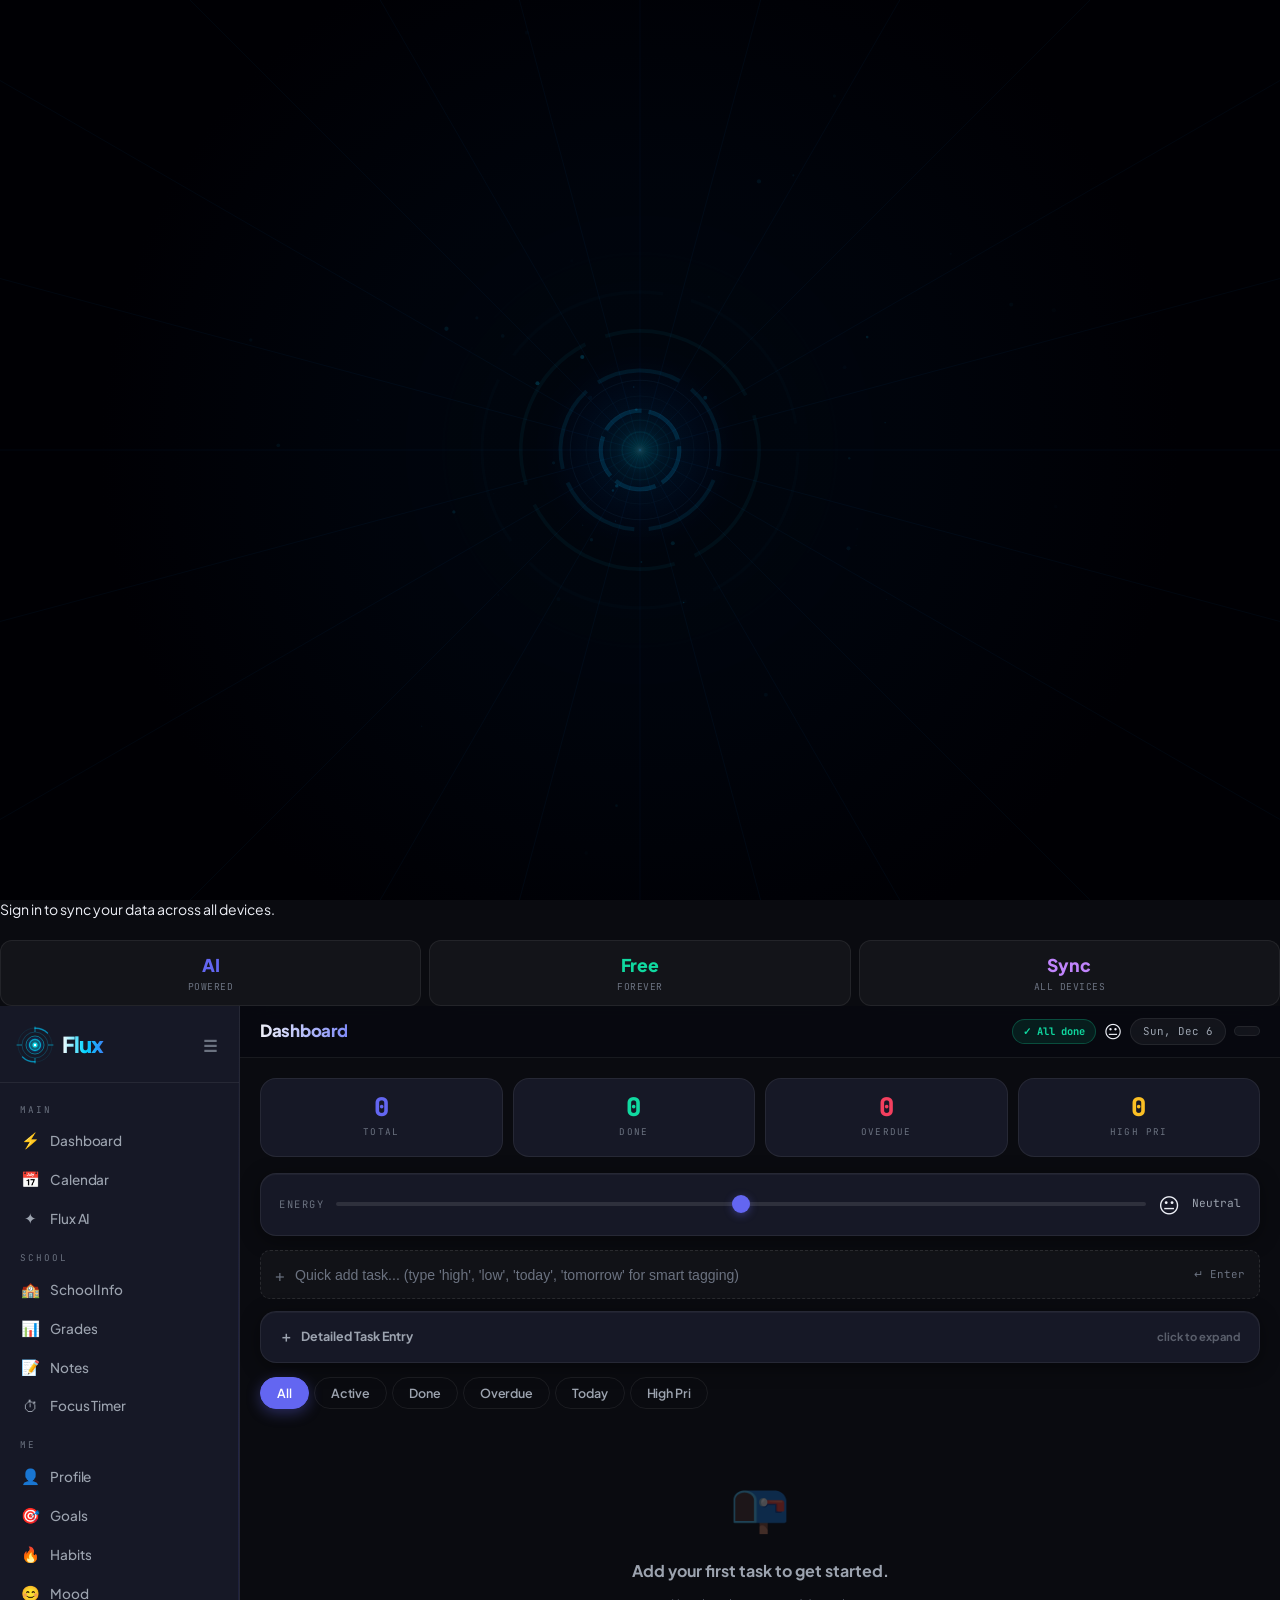
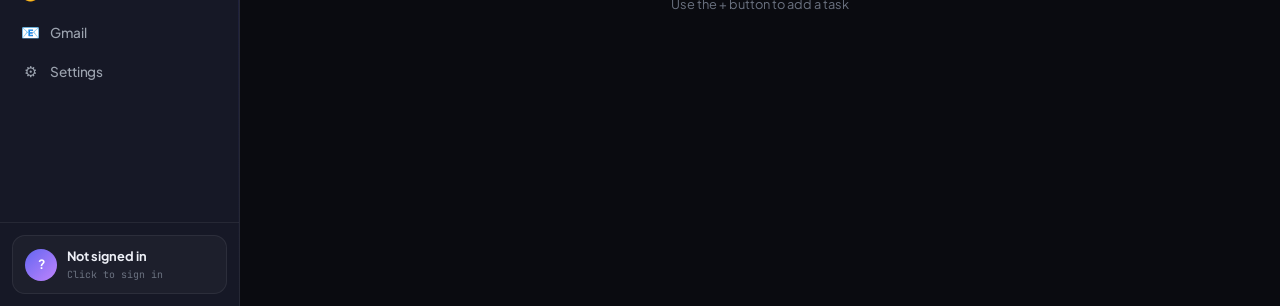
==== index.html @ e16c1400 "Update index.html" ====
<!DOCTYPE html>
<html lang="en">
<head>
<meta charset="UTF-8">
<meta name="viewport" content="width=device-width, initial-scale=1.0, maximum-scale=1.0">
<meta name="theme-color" content="#6c63ff">
<meta name="apple-mobile-web-app-capable" content="yes">
<meta name="apple-mobile-web-app-status-bar-style" content="black-translucent">
<meta name="apple-mobile-web-app-title" content="Flux">
<meta name="description" content="Your AI-powered student school planner">
<title>Flux Planner</title>
<link rel="manifest" href="manifest.json">
<link rel="apple-touch-icon" href="icons/icon-192.png">
<link href="https://fonts.googleapis.com/css2?family=Plus+Jakarta+Sans:wght@400;500;600;700;800&family=JetBrains+Mono:wght@400;500&display=swap" rel="stylesheet">
<link rel="stylesheet" href="public/css/styles.css">
<link rel="stylesheet" href="public/css/login.css">
<script src="https://cdn.jsdelivr.net/npm/@supabase/supabase-js@2"></script>
</head>
<body>

<!-- ══ SPLASH SCREEN ══ -->
<!-- Built dynamically by splash.js, just needs the container -->
<div id="splash" style="display:none"></div>

<!-- ══ LOGIN SCREEN ══ -->
<div id="loginScreen">
  <div class="login-bg"></div>
  <div class="login-blob login-blob-1"></div>
  <div class="login-blob login-blob-2"></div>
  <div class="login-blob login-blob-3"></div>

  <div class="login-2col">

    <!-- LEFT SIDE — showcase -->
    <div class="login-left">
      <div class="login-left-inner">
        <div class="login-left-headline">Your school life,<br>organized.</div>
        <div class="login-left-sub">AI-powered planner for students.<br>Tasks · Grades · Notes · Calendar · Habits</div>

        <!-- Mini feature list -->
        <div style="display:flex;flex-direction:column;gap:12px;margin-bottom:40px">
          <div style="display:flex;align-items:center;gap:12px">
            <div style="width:36px;height:36px;border-radius:10px;background:rgba(99,102,241,.15);border:1px solid rgba(99,102,241,.25);display:flex;align-items:center;justify-content:center;font-size:1rem;flex-shrink:0">✦</div>
            <div><div style="font-size:.85rem;font-weight:700;color:#eef0f7">Flux AI Tutor</div><div style="font-size:.72rem;color:rgba(255,255,255,.4);font-family:'JetBrains Mono',monospace">Study plans, flashcards, exam prep</div></div>
          </div>
          <div style="display:flex;align-items:center;gap:12px">
            <div style="width:36px;height:36px;border-radius:10px;background:rgba(16,217,160,.12);border:1px solid rgba(16,217,160,.2);display:flex;align-items:center;justify-content:center;font-size:1rem;flex-shrink:0">📷</div>
            <div><div style="font-size:.85rem;font-weight:700;color:#eef0f7">Vision Import</div><div style="font-size:.72rem;color:rgba(255,255,255,.4);font-family:'JetBrains Mono',monospace">Snap your schedule — AI reads it</div></div>
          </div>
          <div style="display:flex;align-items:center;gap:12px">
            <div style="width:36px;height:36px;border-radius:10px;background:rgba(251,191,36,.12);border:1px solid rgba(251,191,36,.2);display:flex;align-items:center;justify-content:center;font-size:1rem;flex-shrink:0">📊</div>
            <div><div style="font-size:.85rem;font-weight:700;color:#eef0f7">GPA Tracker</div><div style="font-size:.72rem;color:rgba(255,255,255,.4);font-family:'JetBrains Mono',monospace">4-decimal precision, weighted calc</div></div>
          </div>
          <div style="display:flex;align-items:center;gap:12px">
            <div style="width:36px;height:36px;border-radius:10px;background:rgba(59,130,246,.12);border:1px solid rgba(59,130,246,.2);display:flex;align-items:center;justify-content:center;font-size:1rem;flex-shrink:0">📅</div>
            <div><div style="font-size:.85rem;font-weight:700;color:#eef0f7">Smart Calendar</div><div style="font-size:.72rem;color:rgba(255,255,255,.4);font-family:'JetBrains Mono',monospace">Tasks, events, Google Calendar sync</div></div>
          </div>
          <div style="display:flex;align-items:center;gap:12px">
            <div style="width:36px;height:36px;border-radius:10px;background:rgba(251,146,60,.12);border:1px solid rgba(251,146,60,.2);display:flex;align-items:center;justify-content:center;font-size:1rem;flex-shrink:0">🔥</div>
            <div><div style="font-size:.85rem;font-weight:700;color:#eef0f7">Habits &amp; Goals</div><div style="font-size:.72rem;color:rgba(255,255,255,.4);font-family:'JetBrains Mono',monospace">Streaks, trackers, mood check-ins</div></div>
          </div>
          <div style="display:flex;align-items:center;gap:12px">
            <div style="width:36px;height:36px;border-radius:10px;background:rgba(192,132,252,.12);border:1px solid rgba(192,132,252,.2);display:flex;align-items:center;justify-content:center;font-size:1rem;flex-shrink:0">☁️</div>
            <div><div style="font-size:.85rem;font-weight:700;color:#eef0f7">Cloud Sync</div><div style="font-size:.72rem;color:rgba(255,255,255,.4);font-family:'JetBrains Mono',monospace">All devices, one Google account</div></div>
          </div>
        </div>

        <!-- Scrolling pills -->
        <div class="feat-pills-wrap" style="margin:0">
          <div class="feat-pills" id="featPills"></div>
        </div>
      </div>
    </div>

    <!-- RIGHT SIDE — login card -->
    <div class="login-right">
      <div class="login-card">
        <div class="login-logo-wrap">
          <span class="login-logo">Flux</span>
          <span class="login-tagline">YOUR SMART SCHOOL PLANNER</span>
        </div>

        <button class="login-google-btn" onclick="signInWithGoogle()">
          <svg viewBox="0 0 24 24" xmlns="http://www.w3.org/2000/svg">
            <path d="M22.56 12.25c0-.78-.07-1.53-.2-2.25H12v4.26h5.92c-.26 1.37-1.04 2.53-2.21 3.31v2.77h3.57c2.08-1.92 3.28-4.74 3.28-8.09z" fill="#4285F4"/>
            <path d="M12 23c2.97 0 5.46-.98 7.28-2.66l-3.57-2.77c-.98.66-2.23 1.06-3.71 1.06-2.86 0-5.29-1.93-6.16-4.53H2.18v2.84C3.99 20.53 7.7 23 12 23z" fill="#34A853"/>
            <path d="M5.84 14.09c-.22-.66-.35-1.36-.35-2.09s.13-1.43.35-2.09V7.07H2.18C1.43 8.55 1 10.22 1 12s.43 3.45 1.18 4.93l2.85-2.22.81-.62z" fill="#FBBC05"/>
            <path d="M12 5.38c1.62 0 3.06.56 4.21 1.64l3.15-3.15C17.45 2.09 14.97 1 12 1 7.7 1 3.99 3.47 2.18 7.07l3.66 2.84c.87-2.6 3.3-4.53 6.16-4.53z" fill="#EA4335"/>
          </svg>
          <span>Continue with Google</span>
        </button>

        <div class="login-divider">or</div>

        <!-- Email/Password Auth -->
        <div id="loginEmailSection">
          <div class="login-auth-error" id="loginAuthError"></div>
          <div class="login-email-form" id="loginEmailForm">
            <input type="email" id="loginEmail" placeholder="Email address" style="margin-top:0">
            <input type="password" id="loginPassword" placeholder="Password">
            <div id="loginNameRow" style="display:none"><input type="text" id="loginDisplayName" placeholder="Your name (optional)"></div>
            <button class="login-email-btn" id="loginEmailBtn" onclick="handleEmailAuth()">Sign in</button>
          </div>
          <div class="login-auth-toggle">
            <span id="loginToggleText">Don't have an account?</span>
            <span onclick="toggleAuthMode()"> <span id="loginToggleAction">Sign up</span></span>
          </div>
        </div>

        <div class="login-divider">or</div>
        <span class="login-skip" onclick="skipLogin()">Continue without signing in</span>
        <div class="login-note">Sign in to sync your data across all devices.</div>

        <!-- Stats row -->
        <div style="display:grid;grid-template-columns:1fr 1fr 1fr;gap:8px;margin-top:20px">
          <div style="text-align:center;padding:10px 6px;background:rgba(255,255,255,.04);border-radius:12px;border:1px solid var(--border)">
            <div style="font-size:1.1rem;font-weight:800;color:var(--accent)">AI</div>
            <div style="font-size:.6rem;color:var(--muted);font-family:'JetBrains Mono',monospace;text-transform:uppercase;letter-spacing:.5px">Powered</div>
          </div>
          <div style="text-align:center;padding:10px 6px;background:rgba(255,255,255,.04);border-radius:12px;border:1px solid var(--border)">
            <div style="font-size:1.1rem;font-weight:800;color:var(--green)">Free</div>
            <div style="font-size:.6rem;color:var(--muted);font-family:'JetBrains Mono',monospace;text-transform:uppercase;letter-spacing:.5px">Forever</div>
          </div>
          <div style="text-align:center;padding:10px 6px;background:rgba(255,255,255,.04);border-radius:12px;border:1px solid var(--border)">
            <div style="font-size:1.1rem;font-weight:800;color:var(--purple)">Sync</div>
            <div style="font-size:.6rem;color:var(--muted);font-family:'JetBrains Mono',monospace;text-transform:uppercase;letter-spacing:.5px">All devices</div>
          </div>
        </div>
      </div>
    </div>

  </div>
</div>

<!-- ══ ONBOARDING FLOW ══ -->
<div id="onboarding">
  <div class="ob-wrap">
    <div class="ob-progress" id="obProgress"></div>
    <div class="ob-card">

      <!-- Step 1: Welcome + Name -->
      <div class="ob-step active" id="ob-step-1">
        <div style="font-size:2rem;margin-bottom:10px">👋</div>
        <div class="ob-title">Welcome to Flux</div>
        <div class="ob-sub">Let's get you set up. This takes about 2 minutes.</div>
        <div class="ob-avatar-wrap">
          <div class="ob-avatar" id="obAvatar" onclick="document.getElementById('obPicInput').click()">?
            <input type="file" id="obPicInput" accept="image/*" style="display:none" onchange="handleObPic(event)">
          </div>
          <div style="font-size:.8rem;color:var(--muted2)">Tap to add a photo<br><span style="font-size:.72rem;font-family:'JetBrains Mono',monospace">optional</span></div>
        </div>
        <span class="ob-label">Your first name</span>
        <input type="text" id="obName" placeholder="e.g. Jordan" style="margin:0" oninput="updateObPreview()">
        <span class="ob-label">Grade</span>
        <div class="ob-chip-wrap" id="obGradeChips">
          <div class="ob-chip" onclick="selectObChip(this,'obGrade','9')">9th</div>
          <div class="ob-chip active" onclick="selectObChip(this,'obGrade','10')">10th</div>
          <div class="ob-chip" onclick="selectObChip(this,'obGrade','11')">11th</div>
          <div class="ob-chip" onclick="selectObChip(this,'obGrade','12')">12th</div>
        </div>
        <button class="ob-btn" onclick="obNext()">Continue →</button>
      </div>

      <!-- Step 2: School -->
      <div class="ob-step" id="ob-step-2">
        <div style="font-size:2rem;margin-bottom:10px">🏫</div>
        <div class="ob-title">Your School</div>
        <div class="ob-sub">Tell us where you go so Flux can personalize your experience.</div>
        <span class="ob-label">School name <span style="color:var(--muted);font-weight:400">(optional)</span></span>
        <input type="text" id="obSchool" placeholder="e.g. Lincoln High School" style="margin:0">
        <span class="ob-label">Academic Program <span style="color:var(--muted);font-weight:400">(optional)</span></span>
        <div class="ob-chip-wrap" id="obTrackChips">
          <div class="ob-chip" onclick="selectObChip(this,'obTrack','General')">General</div>
          <div class="ob-chip" onclick="selectObChip(this,'obTrack','IB MYP')">IB MYP</div>
          <div class="ob-chip" onclick="selectObChip(this,'obTrack','IB DP')">IB DP</div>
          <div class="ob-chip" onclick="selectObChip(this,'obTrack','AP')">AP</div>
          <div class="ob-chip" onclick="selectObChip(this,'obTrack','Honours')">Honours</div>
        </div>
        <span class="ob-label">Counselor name <span style="color:var(--muted);font-weight:400">(optional)</span></span>
        <input type="text" id="obCounselor" placeholder="e.g. Ms. Johnson" style="margin:0">
        <button class="ob-btn" onclick="obNext()">Continue →</button>
        <button class="ob-btn-sec" onclick="obBack()">← Back</button>
      </div>

      <!-- Step 3: Schedule upload -->
      <div class="ob-step" id="ob-step-3">
        <div style="font-size:2rem;margin-bottom:10px">📋</div>
        <div class="ob-title">Your Schedule</div>
        <div class="ob-sub">Upload a photo of your schedule and AI will read it automatically. Or skip and add classes manually later.</div>
        <div class="schedule-drop" id="scheduleDrop">
          <input type="file" accept="image/*" id="scheduleImg" onchange="handleScheduleImg(event)">
          <div style="font-size:1.6rem;margin-bottom:8px">📷</div>
          <div style="font-size:.88rem;font-weight:600">Drop or tap to upload schedule</div>
          <div style="font-size:.72rem;color:var(--muted);margin-top:4px;font-family:'JetBrains Mono',monospace">Screenshot, photo, PDF screenshot</div>
        </div>
        <div class="schedule-preview" id="schedulePreview">
          <img id="schedulePreviewImg" src="" alt="Schedule preview">
        </div>
        <div id="obAnalyzing" style="display:none" class="ob-analyzing">
          <div class="ob-spin"></div>
          <span>Gemini AI is reading your schedule…</span>
        </div>
        <div id="obExtractedClasses" class="ob-class-list"></div>
        <div style="margin-top:14px;font-size:.72rem;color:var(--muted);font-family:'JetBrains Mono',monospace;margin-bottom:6px">ADD CLASS MANUALLY</div>
        <div style="display:grid;grid-template-columns:44px 1fr 1fr;gap:6px;margin-bottom:6px">
          <input type="number" id="obManualPeriod" placeholder="#" min="1" max="8" style="margin:0;padding:8px 6px;text-align:center">
          <input type="text" id="obManualName" placeholder="Class name" style="margin:0">
          <input type="text" id="obManualTeacher" placeholder="Teacher" style="margin:0">
        </div>
        <button onclick="addObClass()" class="btn-sec" style="width:100%;padding:8px;font-size:.82rem">+ Add Class</button>
        <button class="ob-btn" onclick="obNext()" style="margin-top:14px">Continue →</button>
        <button class="ob-btn-sec" onclick="obBack()">← Back</button>
        <div class="ob-skip" onclick="obNext()">Skip for now</div>
      </div>

      <!-- Step 4: Study style -->
      <div class="ob-step" id="ob-step-4">
        <div style="font-size:2rem;margin-bottom:10px">🧠</div>
        <div class="ob-title">How do you study?</div>
        <div class="ob-sub">Flux will personalize AI suggestions based on how you learn best.</div>
        <span class="ob-label">Learning style <span style="color:var(--muted);font-weight:400">(pick all that apply)</span></span>
        <div class="ob-chip-wrap">
          <div class="ob-chip" onclick="this.classList.toggle('active')" data-dna="visual">👁 Visual</div>
          <div class="ob-chip" onclick="this.classList.toggle('active')" data-dna="audio">👂 Audio</div>
          <div class="ob-chip" onclick="this.classList.toggle('active')" data-dna="reading">📖 Reading</div>
          <div class="ob-chip" onclick="this.classList.toggle('active')" data-dna="practice">✏️ Practice</div>
        </div>
        <span class="ob-label" style="margin-top:16px">Daily study goal</span>
        <div style="display:flex;align-items:center;gap:10px;margin-top:4px">
          <input type="range" id="obStudyGoal" min="0.5" max="6" step="0.5" value="2" style="flex:1;margin:0" oninput="document.getElementById('obGoalLabel').textContent=this.value+'h'">
          <span id="obGoalLabel" style="font-size:1rem;font-weight:800;font-family:'JetBrains Mono',monospace;color:var(--accent);min-width:32px">2h</span>
        </div>
        <button class="ob-btn" onclick="obFinish()">Let's go! 🚀</button>
        <button class="ob-btn-sec" onclick="obBack()">← Back</button>
      </div>

    </div>
  </div>
</div>

<!-- ══ MAIN APP ══ -->
<div id="app">

  <!-- ── DESKTOP SIDEBAR ── -->
  <div class="sidebar" id="sidebar">
    <div class="sidebar-resize-handle" id="sidebarResizeHandle"></div>
    <div class="sidebar-header">
      <span class="sidebar-logo" style="-webkit-text-fill-color:initial;background:none;line-height:1"><svg xmlns="http://www.w3.org/2000/svg" viewBox="0 0 148 38" width="148" height="38" aria-label="Flux">
  <defs>
    <linearGradient id="fluxWG" x1="0%" y1="0%" x2="100%" y2="0%">
      <stop offset="0%" stop-color="#ffffff"/>
      <stop offset="55%" stop-color="#00d4ff"/>
      <stop offset="100%" stop-color="#3b82f6"/>
    </linearGradient>
    <radialGradient id="fluxCG" cx="50%" cy="50%" r="50%">
      <stop offset="0%" stop-color="#ffffff"/>
      <stop offset="40%" stop-color="#00e5ff"/>
      <stop offset="100%" stop-color="#0040ff" stop-opacity="0"/>
    </radialGradient>
  </defs>
  <circle cx="19" cy="19" r="17" fill="none" stroke="#00d4ff" stroke-width="0.5" opacity="0.18"/>
  <circle cx="19" cy="19" r="13" fill="none" stroke="#00ccff" stroke-width="0.8" opacity="0.28"/>
  <circle cx="19" cy="19" r="9"  fill="none" stroke="#00ddff" stroke-width="1"   opacity="0.45"/>
  <circle cx="19" cy="19" r="5.5" fill="none" stroke="#00eeff" stroke-width="1.3" opacity="0.65"/>
  <path d="M19 2.2A16.8 16.8 0 0 1 31.5 7"  fill="none" stroke="#00c8ff" stroke-width="1.4" stroke-linecap="round" opacity="0.6"/>
  <path d="M19 35.8A16.8 16.8 0 0 1 6.5 31" fill="none" stroke="#00c8ff" stroke-width="1.4" stroke-linecap="round" opacity="0.6"/>
  <line x1="19" y1="1"  x2="19" y2="5.5"  stroke="#00d4ff" stroke-width="1" stroke-linecap="round" opacity="0.55"/>
  <line x1="19" y1="32.5" x2="19" y2="37" stroke="#00d4ff" stroke-width="1" stroke-linecap="round" opacity="0.55"/>
  <line x1="1"  y1="19" x2="5.5" y2="19"  stroke="#00d4ff" stroke-width="1" stroke-linecap="round" opacity="0.55"/>
  <line x1="32.5" y1="19" x2="37" y2="19"  stroke="#00d4ff" stroke-width="1" stroke-linecap="round" opacity="0.55"/>
  <circle cx="19" cy="19" r="9" fill="url(#fluxCG)" opacity="0.4"/>
  <circle cx="19" cy="19" r="2.5" fill="#00eeff" opacity="0.9"/>
  <circle cx="19" cy="19" r="1.2" fill="white"/>
  <text x="46" y="27"
    font-family="'Plus Jakarta Sans',system-ui,sans-serif"
    font-size="22"
    font-weight="800"
    letter-spacing="-1"
    fill="url(#fluxWG)">Flux</text>
</svg></span>
      <button class="sidebar-toggle" onclick="toggleSidebar()" title="Collapse sidebar">☰</button>
    </div>
    <div class="sidebar-nav">
      <div class="nav-group">
        <div class="nav-group-label">Main</div>
        <button class="nav-item active" onclick="nav('dashboard',this)" data-tab="dashboard"><span class="ni">⚡</span><span class="nl">Dashboard</span></button>
        <button class="nav-item" onclick="nav('calendar',this)" data-tab="calendar"><span class="ni">📅</span><span class="nl">Calendar</span></button>
        <button class="nav-item" onclick="nav('ai',this)" data-tab="ai"><span class="ni">✦</span><span class="nl">Flux AI</span></button>
      </div>
      <div class="nav-group">
        <div class="nav-group-label">School</div>
        <button class="nav-item" onclick="nav('school',this)" data-tab="school"><span class="ni">🏫</span><span class="nl">School Info</span></button>
        <button class="nav-item" onclick="nav('grades',this)" data-tab="grades"><span class="ni">📊</span><span class="nl">Grades</span></button>
        <button class="nav-item" onclick="nav('notes',this)" data-tab="notes"><span class="ni">📝</span><span class="nl">Notes</span></button>
        <button class="nav-item" onclick="nav('timer',this)" data-tab="timer"><span class="ni">⏱</span><span class="nl">Focus Timer</span></button>
      </div>
      <div class="nav-group">
        <div class="nav-group-label">Me</div>
        <button class="nav-item" onclick="nav('profile',this)" data-tab="profile"><span class="ni">👤</span><span class="nl">Profile</span></button>
        <button class="nav-item" onclick="nav('goals',this)" data-tab="goals"><span class="ni">🎯</span><span class="nl">Goals</span></button>
        <button class="nav-item" onclick="nav('habits',this)" data-tab="habits"><span class="ni">🔥</span><span class="nl">Habits</span></button>
        <button class="nav-item" onclick="nav('mood',this)" data-tab="mood"><span class="ni">😊</span><span class="nl">Mood</span></button>
        <button class="nav-item" onclick="nav('gmail',this)" data-tab="gmail"><span class="ni">📧</span><span class="nl">Gmail</span></button>
        <button class="nav-item" onclick="nav('settings',this)" data-tab="settings"><span class="ni">⚙</span><span class="nl">Settings</span></button>
      </div>
    </div>
    <div class="sidebar-footer">
      <div class="user-card" id="sidebarUserCard" onclick="nav('settings',document.querySelector('[data-tab=settings]'))">
        <div class="uc-av" id="sidebarAv">?</div>
        <div class="uc-info">
          <div class="uc-name" id="sidebarName">Not signed in</div>
          <div class="uc-email" id="sidebarEmail">Click to sign in</div>
        </div>
      </div>
    </div>
  </div>

  <!-- ── MOBILE DRAWER OVERLAY ── -->
  <div class="mob-drawer-overlay" id="drawerOverlay" onclick="closeDrawer()"></div>
  <div class="mob-drawer" id="mobDrawer">
    <div class="mob-drawer-header">
      <span class="mob-drawer-logo" style="-webkit-text-fill-color:initial;background:none;line-height:1"><svg xmlns="http://www.w3.org/2000/svg" viewBox="0 0 148 38" width="148" height="38" aria-label="Flux">
  <defs>
    <linearGradient id="fluxWG2" x1="0%" y1="0%" x2="100%" y2="0%">
      <stop offset="0%" stop-color="#ffffff"/>
      <stop offset="55%" stop-color="#00d4ff"/>
      <stop offset="100%" stop-color="#3b82f6"/>
    </linearGradient>
    <radialGradient id="fluxCG2" cx="50%" cy="50%" r="50%">
      <stop offset="0%" stop-color="#ffffff"/>
      <stop offset="40%" stop-color="#00e5ff"/>
      <stop offset="100%" stop-color="#0040ff" stop-opacity="0"/>
    </radialGradient>
  </defs>
  <circle cx="19" cy="19" r="17" fill="none" stroke="#00d4ff" stroke-width="0.5" opacity="0.18"/>
  <circle cx="19" cy="19" r="13" fill="none" stroke="#00ccff" stroke-width="0.8" opacity="0.28"/>
  <circle cx="19" cy="19" r="9"  fill="none" stroke="#00ddff" stroke-width="1"   opacity="0.45"/>
  <circle cx="19" cy="19" r="5.5" fill="none" stroke="#00eeff" stroke-width="1.3" opacity="0.65"/>
  <path d="M19 2.2A16.8 16.8 0 0 1 31.5 7"  fill="none" stroke="#00c8ff" stroke-width="1.4" stroke-linecap="round" opacity="0.6"/>
  <path d="M19 35.8A16.8 16.8 0 0 1 6.5 31" fill="none" stroke="#00c8ff" stroke-width="1.4" stroke-linecap="round" opacity="0.6"/>
  <line x1="19" y1="1"  x2="19" y2="5.5"  stroke="#00d4ff" stroke-width="1" stroke-linecap="round" opacity="0.55"/>
  <line x1="19" y1="32.5" x2="19" y2="37" stroke="#00d4ff" stroke-width="1" stroke-linecap="round" opacity="0.55"/>
  <line x1="1"  y1="19" x2="5.5" y2="19"  stroke="#00d4ff" stroke-width="1" stroke-linecap="round" opacity="0.55"/>
  <line x1="32.5" y1="19" x2="37" y2="19"  stroke="#00d4ff" stroke-width="1" stroke-linecap="round" opacity="0.55"/>
  <circle cx="19" cy="19" r="9" fill="url(#fluxCG2)" opacity="0.4"/>
  <circle cx="19" cy="19" r="2.5" fill="#00eeff" opacity="0.9"/>
  <circle cx="19" cy="19" r="1.2" fill="white"/>
  <text x="46" y="27"
    font-family="'Plus Jakarta Sans',system-ui,sans-serif"
    font-size="22"
    font-weight="800"
    letter-spacing="-1"
    fill="url(#fluxWG2)">Flux</text>
</svg></span>
      <button class="mob-drawer-close" onclick="closeDrawer()">✕</button>
    </div>
    <div class="mob-drawer-nav">
      <div class="nav-group">
        <div class="nav-group-label" style="padding:8px 16px 4px">Main</div>
        <button class="nav-item" onclick="navMob('dashboard')"><span class="ni">⚡</span><span class="nl">Dashboard</span></button>
        <button class="nav-item" onclick="navMob('calendar')"><span class="ni">📅</span><span class="nl">Calendar</span></button>
        <button class="nav-item" onclick="navMob('ai')"><span class="ni">✦</span><span class="nl">Flux AI</span></button>
      </div>
      <div class="nav-group">
        <div class="nav-group-label" style="padding:8px 16px 4px">School</div>
        <button class="nav-item" onclick="navMob('school')"><span class="ni">🏫</span><span class="nl">School Info</span></button>
        <button class="nav-item" onclick="navMob('grades')"><span class="ni">📊</span><span class="nl">Grades</span></button>
        <button class="nav-item" onclick="navMob('notes')"><span class="ni">📝</span><span class="nl">Notes</span></button>
        <button class="nav-item" onclick="navMob('timer')"><span class="ni">⏱</span><span class="nl">Focus Timer</span></button>
      </div>
      <div class="nav-group">
        <div class="nav-group-label" style="padding:8px 16px 4px">Me</div>
        <button class="nav-item" onclick="navMob('profile')"><span class="ni">👤</span><span class="nl">Profile</span></button>
        <button class="nav-item" onclick="navMob('goals')"><span class="ni">🎯</span><span class="nl">Goals</span></button>
        <button class="nav-item" onclick="navMob('habits')"><span class="ni">🔥</span><span class="nl">Habits</span></button>
        <button class="nav-item" onclick="navMob('mood')"><span class="ni">😊</span><span class="nl">Mood</span></button>
        <button class="nav-item" onclick="navMob('gmail')"><span class="ni">📧</span><span class="nl">Gmail</span></button>
        <button class="nav-item" onclick="navMob('settings')"><span class="ni">⚙</span><span class="nl">Settings</span></button>
      </div>
    </div>
    <div class="mob-drawer-footer">
      <div class="user-card" id="mobUserCard">
        <div class="uc-av" id="mobAv">?</div>
        <div class="uc-info"><div class="uc-name" id="mobName">Not signed in</div><div class="uc-email" id="mobEmail"></div></div>
      </div>
    </div>
  </div>

  <!-- ── MAIN CONTENT ── -->
  <div class="main-content">
    <!-- Topbar -->
    <div class="topbar">
      <div style="display:flex;align-items:center;gap:10px">
        <button class="mob-menu-btn" onclick="openDrawer()">☰</button>
        <span class="topbar-left" id="topbarTitle">Dashboard</span>
      </div>
      <div class="topbar-right">
        <div id="panicPill" style="display:none;padding:4px 10px;border-radius:20px;background:rgba(220,38,38,.2);border:1px solid #ef4444;font-size:.68rem;color:#f87171;font-family:'JetBrains Mono',monospace;font-weight:700;cursor:pointer" onclick="nav('dashboard')">🚨 PANIC</div>
        <div id="topbarTaskPill" style="display:none;padding:3px 10px;border-radius:20px;font-size:.65rem;font-weight:700;font-family:'JetBrains Mono',monospace;cursor:pointer" onclick="nav('dashboard')"></div>
        <div id="topbarNextClass" style="display:none;padding:3px 10px;border-radius:20px;font-size:.65rem;font-weight:600;font-family:'JetBrains Mono',monospace;background:rgba(255,255,255,.06);border:1px solid var(--border2);color:var(--muted2)"></div>
        <div id="topbarEnergy" style="font-size:1.1rem;line-height:1;cursor:pointer" onclick="nav('dashboard')" title="Energy level">😐</div>
        <div class="ab-pill" id="abPill"></div>
        <div class="date-pill" id="datePill"></div>
        <div class="date-pill" id="topbarClock" style="font-weight:600"></div>
        <div id="syncIndicator" class="sync-badge offline" style="display:none">○ Local</div>
      </div>
    </div>

    <!-- ─── DASHBOARD ─── -->
    <div id="dashboard" class="panel active">

      <!-- 1. Panic Banner -->
      <div class="panic-banner" id="panicBanner">
        <span style="font-size:1.2rem">🚨</span>
        <div style="flex:1"><div style="font-weight:800;font-size:.88rem;color:#fca5a5">PANIC MODE — Tasks due within 12 hours!</div><div id="panicList" style="font-size:.75rem;color:#fca5a5;margin-top:3px;font-family:'JetBrains Mono',monospace"></div></div>
      </div>

      <!-- 2. Time Poverty Warning -->
      <div class="time-poverty-banner" id="timePovertyBanner"></div>

      <!-- 3. Dynamic Focus Card -->
      <div id="dynamicFocusCard"></div>

      <!-- 4. Stats Row -->
      <div class="stats-row" id="statsRow"></div>

      <!-- 5. Smart Suggestion -->
      <div class="card" id="smartSugCard" style="background:linear-gradient(135deg,rgba(var(--accent-rgb),.08),rgba(var(--purple-rgb),.04));border-color:rgba(var(--accent-rgb),.2);display:none">
        <h3>✦ What to work on now</h3>
        <div id="smartSug" style="font-size:.9rem;font-weight:700;margin-bottom:4px"></div>
        <div id="smartSugSub" style="font-size:.75rem;color:var(--muted2);font-family:'JetBrains Mono',monospace"></div>
      </div>

      <!-- 6. Energy + Quick Add (side by side on desktop) -->
      <div id="dashEnergyCard" class="card" style="padding:14px 18px">
        <div style="display:flex;align-items:center;gap:12px">
          <div style="font-size:.65rem;text-transform:uppercase;letter-spacing:1.5px;color:var(--muted);font-family:'JetBrains Mono',monospace;white-space:nowrap">Energy</div>
          <input type="range" id="energySlider" min="1" max="5" value="3" style="flex:1;margin:0" oninput="setEnergy(this.value)">
          <div style="font-size:1.3rem;flex-shrink:0" id="energyEmoji">😐</div>
          <div style="font-size:.7rem;color:var(--muted2);font-family:'JetBrains Mono',monospace;min-width:44px" id="energyLabel">Neutral</div>
        </div>
      </div>

      <!-- 7. Quick-Add Task Bar -->
      <div id="dashQuickAdd" class="quick-add">
        <span style="font-size:1rem;color:var(--muted)">+</span>
        <input id="quickAddInput" placeholder="Quick add task... (type 'high', 'low', 'today', 'tomorrow' for smart tagging)" />
        <span style="font-size:.68rem;color:var(--muted);font-family:'JetBrains Mono',monospace;white-space:nowrap;flex-shrink:0">↵ Enter</span>
      </div>

      <!-- 8. Full Add Task (collapsible) -->
      <details class="card" style="padding:0">
        <summary style="padding:14px 18px;cursor:pointer;font-size:.78rem;font-weight:700;color:var(--muted2);list-style:none;display:flex;align-items:center;gap:8px;user-select:none">
          <span style="font-size:.85rem">＋</span> Detailed Task Entry
          <span style="margin-left:auto;font-size:.7rem;opacity:.5">click to expand</span>
        </summary>
        <div style="padding:0 18px 18px">
          <input type="text" id="taskName" placeholder="Assignment, test, project...">
          <div class="irow" style="margin-bottom:8px">
            <select id="taskSubject"><option value="">No subject</option></select>
            <select id="taskPriority"><option value="high">High Priority</option><option value="med" selected>Medium</option><option value="low">Low</option></select>
          </div>
          <div class="irow" style="margin-bottom:8px">
            <input type="date" id="taskDate">
            <select id="taskType"><option value="hw">Homework</option><option value="test">Test</option><option value="quiz">Quiz</option><option value="project">Project</option><option value="essay">Essay</option><option value="lab">Lab</option><option value="other">Other</option></select>
          </div>
          <div class="irow" style="margin-bottom:8px">
            <input type="number" id="taskEstTime" placeholder="Est. minutes" min="5" max="480" style="flex:0 1 140px">
            <input type="number" id="taskDifficulty" placeholder="Difficulty 1-5" min="1" max="5">
          </div>
          <textarea id="taskNotes" placeholder="Notes (optional)..." style="min-height:52px;margin-bottom:8px"></textarea>
          <button onclick="addTask()" style="width:100%">+ Add Task</button>
        </div>
      </details>

      <!-- 9. Task Filters -->
      <div style="display:flex;gap:5px;flex-wrap:wrap;margin-bottom:10px" id="filterChips">
        <button onclick="setFilter('all',this)" class="tmode-btn active">All</button>
        <button onclick="setFilter('active',this)" class="tmode-btn">Active</button>
        <button onclick="setFilter('done',this)" class="tmode-btn">Done</button>
        <button onclick="setFilter('overdue',this)" class="tmode-btn">Overdue</button>
        <button onclick="setFilter('today',this)" class="tmode-btn">Today</button>
        <button onclick="setFilter('high',this)" class="tmode-btn">High Pri</button>
      </div>

      <!-- 10. Task List -->
      <div id="taskList"></div>

      <!-- 11. Exam Countdown -->
      <div class="card" id="countdownCard" style="display:none">
        <h3>🎯 Next Exam Countdown</h3>
        <div id="countdownLabel" style="font-size:.85rem;font-weight:700;margin-bottom:12px"></div>
        <div style="display:grid;grid-template-columns:repeat(4,1fr);gap:8px" id="countdownGrid"></div>
      </div>

    </div>

    <!-- ─── CALENDAR ─── -->
    <div id="calendar" class="panel">
      <div class="cal-layout">
        <!-- Left: Calendar grid -->
        <div>
          <div class="card" style="padding:14px">
            <div style="display:flex;justify-content:space-between;align-items:center;margin-bottom:12px">
              <button class="btn-sec" style="padding:6px 14px;font-size:1rem" onclick="changeMonth(-1)">‹</button>
              <div style="font-size:.95rem;font-weight:800" id="calMonthLabel"></div>
              <button class="btn-sec" style="padding:6px 14px;font-size:1rem" onclick="changeMonth(1)">›</button>
            </div>
            <div class="cal-grid" id="calGrid"></div>
            <div style="font-size:.62rem;color:var(--muted);font-family:'JetBrains Mono',monospace;margin-top:10px;display:flex;gap:10px;flex-wrap:wrap"><span>🟦 A Day</span><span>🟩 B Day</span><span>📵 No-HW</span><span>🔴 Overdue</span></div>
          </div>
          <!-- Selected day -->
          <div class="card" id="calDayCard">
            <div style="display:flex;align-items:center;justify-content:space-between;margin-bottom:12px">
              <div style="font-size:.9rem;font-weight:700" id="calDayTitle">Select a day</div>
              <div style="display:flex;gap:6px">
                <button id="calAddBtn" onclick="openAddForDate()" style="display:none;padding:5px 12px;font-size:.75rem">+ Task</button>
                <button id="calAddEventBtn" onclick="openAddEventModal()" style="display:none;padding:5px 12px;font-size:.75rem;background:rgba(var(--accent-rgb),.15);border:1px solid rgba(var(--accent-rgb),.3);color:var(--accent)">+ Event</button>
              </div>
            </div>
            <div id="calDayTasks"></div>
          </div>
        </div>
        <!-- Right: Today + upcoming + Google Cal -->
        <div class="cal-today-col">
          <!-- Today's tasks -->
          <div class="card">
            <div style="display:flex;align-items:center;justify-content:space-between;margin-bottom:12px">
              <h3 style="margin:0">📌 Due Today</h3>
              <div id="todayDateBadge" style="font-size:.68rem;color:var(--muted);font-family:'JetBrains Mono',monospace"></div>
            </div>
            <div id="calTodayTasks"></div>
          </div>
          <!-- Upcoming 7 days -->
          <div class="card">
            <h3>📆 Next 7 Days</h3>
            <div id="calUpcomingTasks"></div>
          </div>
          <!-- Google Calendar sync -->
          <div class="card">
            <h3>Google Calendar</h3>
            <div id="gcalStatus" style="margin-bottom:12px"></div>
            <button onclick="syncGoogleCalendar()" style="width:100%;display:flex;align-items:center;justify-content:center;gap:10px;padding:11px">
              <svg width="16" height="16" viewBox="0 0 24 24"><path d="M22.56 12.25c0-.78-.07-1.53-.2-2.25H12v4.26h5.92c-.26 1.37-1.04 2.53-2.21 3.31v2.77h3.57c2.08-1.92 3.28-4.74 3.28-8.09z" fill="#4285F4"/><path d="M12 23c2.97 0 5.46-.98 7.28-2.66l-3.57-2.77c-.98.66-2.23 1.06-3.71 1.06-2.86 0-5.29-1.93-6.16-4.53H2.18v2.84C3.99 20.53 7.7 23 12 23z" fill="#34A853"/><path d="M5.84 14.09c-.22-.66-.35-1.36-.35-2.09s.13-1.43.35-2.09V7.07H2.18C1.43 8.55 1 10.22 1 12s.43 3.45 1.18 4.93l2.85-2.22.81-.62z" fill="#FBBC05"/><path d="M12 5.38c1.62 0 3.06.56 4.21 1.64l3.15-3.15C17.45 2.09 14.97 1 12 1 7.7 1 3.99 3.47 2.18 7.07l3.66 2.84c.87-2.6 3.3-4.53 6.16-4.53z" fill="#EA4335"/></svg>
              Sync Google Calendar
            </button>
            <div id="gcalEvents" style="margin-top:10px"></div>
          </div>
        </div>
      </div>
    </div>

    <!-- ADD EVENT MODAL -->
    <div id="addEventModal" style="display:none" class="modal-overlay" onclick="if(event.target===this)closeAddEventModal()">
      <div class="modal-card">
        <div class="modal-title">Add to Calendar</div>
        <div style="display:flex;gap:8px;margin-bottom:16px">
          <button id="addEventTypeTask" onclick="setAddEventType('task')" style="flex:1;background:var(--accent)">📋 Task</button>
          <button id="addEventTypeEvent" onclick="setAddEventType('event')" style="flex:1" class="btn-sec">📅 Event</button>
        </div>
        <div class="mrow"><label>Title</label><input type="text" id="addEventTitle" placeholder="Assignment, exam, event..."></div>
        <div style="display:grid;grid-template-columns:1fr 1fr;gap:10px">
          <div class="mrow"><label>Date</label><input type="date" id="addEventDate"></div>
          <div class="mrow" id="addEventTimeRow"><label>Time (optional)</label><input type="time" id="addEventTime"></div>
        </div>
        <div class="mrow" id="addEventSubjectRow"><label>Subject</label>
          <select id="addEventSubject"><option value="">No subject</option></select>
        </div>
        <div class="mrow" id="addEventPriorityRow"><label>Priority</label>
          <select id="addEventPriority"><option value="high">High</option><option value="med" selected>Medium</option><option value="low">Low</option></select>
        </div>
        <div class="mrow"><label>Notes</label><textarea id="addEventNotes" style="min-height:60px" placeholder="Optional notes..."></textarea></div>
        <div class="mactions"><button onclick="closeAddEventModal()" class="btn-sec">Cancel</button><button onclick="saveAddEvent()">Add</button></div>
      </div>
    </div>

    <!-- ─── SCHOOL INFO ─── -->
    <div id="school" class="panel">
      <div class="card">
        <h3>School Info</h3>
        <div class="school-info-grid">
          <div class="info-tile"><div class="info-tile-label">Locker Number</div><div class="info-tile-val" id="displayLocker">—</div></div>
          <div class="info-tile"><div class="info-tile-label">Locker Combo</div><div class="info-tile-val" id="displayCombo" style="font-size:.85rem;letter-spacing:2px">—</div><div class="info-tile-sub" style="font-size:.6rem;color:var(--red)">🔒 Private</div><button class="reveal-btn" id="revealComboBtn" onclick="toggleReveal('displayCombo','revealComboBtn')" title="Reveal">👁</button></div>
          <div class="info-tile"><div class="info-tile-label">Counselor</div><div class="info-tile-val" id="displayCounselor" style="font-size:.82rem">—</div></div>
          <div class="info-tile"><div class="info-tile-label">Student ID</div><div class="info-tile-val" id="displayStudentID">—</div><div class="info-tile-sub" style="font-size:.6rem;color:var(--red)">🔒 Private</div><button class="reveal-btn" id="revealSIDBtn" onclick="toggleReveal('displayStudentID','revealSIDBtn')" title="Reveal">👁</button></div>
        </div>
        <div style="display:grid;grid-template-columns:1fr 1fr;gap:10px;margin-bottom:10px">
          <div><label style="font-size:.72rem;color:var(--muted)">Locker #</label><input type="text" id="inputLocker" placeholder="e.g. 342" style="margin-bottom:0"></div>
          <div><label style="font-size:.72rem;color:var(--muted)">Combination</label><input type="text" id="inputCombo" placeholder="e.g. 14-32-07" style="margin-bottom:0"></div>
          <div><label style="font-size:.72rem;color:var(--muted)">Counselor Name</label><input type="text" id="inputCounselor" placeholder="e.g. Ms. Johnson" style="margin-bottom:0"></div>
          <div><label style="font-size:.72rem;color:var(--muted)">Student ID</label><input type="text" id="inputStudentID" placeholder="e.g. 123456" style="margin-bottom:0"></div>
        </div>
        <button onclick="saveSchoolInfo()" style="width:100%">Save Info</button>
      </div>
      <div class="card">
        <h3>My Classes</h3>
        <div id="classesList"></div>
        <div style="display:grid;grid-template-columns:auto 1fr 1fr auto;gap:8px;align-items:end;margin-top:10px">
          <div><label style="font-size:.7rem;color:var(--muted)">Period</label><input type="number" id="classPeriod" min="1" max="8" placeholder="#" style="width:52px;margin:0;padding:8px 6px"></div>
          <div><label style="font-size:.7rem;color:var(--muted)">Class Name</label><input type="text" id="className" placeholder="e.g. Chemistry" style="margin:0"></div>
          <div><label style="font-size:.7rem;color:var(--muted)">Teacher</label><input type="text" id="classTeacher" placeholder="e.g. Mr. Smith" style="margin:0"></div>
          <button onclick="addClass()" style="padding:10px 14px;align-self:end">+</button>
        </div>
        <div style="display:grid;grid-template-columns:1fr 1fr;gap:8px;margin-top:8px">
          <div><label style="font-size:.7rem;color:var(--muted)">Days</label>
            <select id="classDays" style="margin:0">
              <option value="">Any day</option>
              <option value="Mon-Fri">Mon–Fri</option>
              <option value="A Day">A Day</option>
              <option value="B Day">B Day</option>
              <option value="Mon/Wed/Fri">Mon/Wed/Fri</option>
              <option value="Tue/Thu">Tue/Thu</option>
              <option value="Mon">Monday</option>
              <option value="Tue">Tuesday</option>
              <option value="Wed">Wednesday</option>
              <option value="Thu">Thursday</option>
              <option value="Fri">Friday</option>
            </select>
          </div>
          <div><label style="font-size:.7rem;color:var(--muted)">Time</label>
            <div style="display:flex;align-items:center;gap:4px">
              <input type="time" id="classTimeStart" style="margin:0;flex:1;padding:8px 6px">
              <span style="font-size:.7rem;color:var(--muted)">–</span>
              <input type="time" id="classTimeEnd" style="margin:0;flex:1;padding:8px 6px">
            </div>
          </div>
        </div>
        <div style="margin-top:8px"><label style="font-size:.7rem;color:var(--muted)">Room / Notes (optional)</label><input type="text" id="classRoom" placeholder="e.g. Room 204" style="margin-bottom:0"></div>
        <div style="margin-top:8px;display:flex;align-items:center;gap:10px">
          <label style="font-size:.7rem;color:var(--muted);flex-shrink:0">Class Color</label>
          <input type="color" id="classColor" value="#3b82f6" style="width:44px;height:36px;margin:0;padding:2px;border-radius:8px;cursor:pointer;border:1px solid var(--border2)">
          <div style="display:flex;gap:5px;flex-wrap:wrap">
            <div style="width:24px;height:24px;border-radius:6px;background:#3b82f6;cursor:pointer;border:2px solid transparent" onclick="document.getElementById('classColor').value='#3b82f6'"></div>
            <div style="width:24px;height:24px;border-radius:6px;background:#f43f5e;cursor:pointer" onclick="document.getElementById('classColor').value='#f43f5e'"></div>
            <div style="width:24px;height:24px;border-radius:6px;background:#10d9a0;cursor:pointer" onclick="document.getElementById('classColor').value='#10d9a0'"></div>
            <div style="width:24px;height:24px;border-radius:6px;background:#fbbf24;cursor:pointer" onclick="document.getElementById('classColor').value='#fbbf24'"></div>
            <div style="width:24px;height:24px;border-radius:6px;background:#a78bfa;cursor:pointer" onclick="document.getElementById('classColor').value='#a78bfa'"></div>
            <div style="width:24px;height:24px;border-radius:6px;background:#fb923c;cursor:pointer" onclick="document.getElementById('classColor').value='#fb923c'"></div>
            <div style="width:24px;height:24px;border-radius:6px;background:#e879f9;cursor:pointer" onclick="document.getElementById('classColor').value='#e879f9'"></div>
            <div style="width:24px;height:24px;border-radius:6px;background:#22d3ee;cursor:pointer" onclick="document.getElementById('classColor').value='#22d3ee'"></div>
          </div>
        </div>
      </div>
      <div class="card">
        <h3>📷 Import Schedule from Photo</h3>
        <div style="font-size:.82rem;color:var(--muted2);margin-bottom:10px">Upload a screenshot — Gemini AI reads it automatically.</div>
        <label style="display:flex;align-items:center;gap:10px;padding:12px;border:2px dashed var(--border2);border-radius:12px;cursor:pointer;background:var(--card2)">
          <span style="font-size:1.5rem">📷</span>
          <div><div style="font-size:.85rem;font-weight:600">Upload schedule photo</div><div style="font-size:.72rem;color:var(--muted)">StudentConnect screenshot · printed schedule</div></div>
          <input type="file" accept="image/*" style="display:none" onchange="importScheduleFromPhoto(event,'schoolImgResult')">
        </label>
        <div id="schoolImgResult" style="display:none;margin-top:10px"></div>
      </div>
      <div class="card">
        <h3>Teacher Notes (Private)</h3>
        <div id="teacherNotesList"></div>
        <div class="irow" style="margin-top:8px">
          <input type="text" id="tNoteTeacher" placeholder="Teacher name">
          <input type="text" id="tNoteText" placeholder="e.g. always tests Friday material">
          <button onclick="addTeacherNote()">+</button>
        </div>
      </div>
    </div>

    <!-- ─── GRADES ─── -->
    <div id="grades" class="panel">
      <div class="card">
        <h3>📷 Import from Photo</h3>
        <div style="font-size:.82rem;color:var(--muted2);margin-bottom:12px">Upload a screenshot of your grades or report card — AI reads it automatically.</div>
        <label style="display:flex;align-items:center;gap:10px;padding:12px;border:2px dashed var(--border2);border-radius:12px;cursor:pointer;background:var(--card2)" id="gradesImgLabel">
          <span style="font-size:1.5rem">📷</span>
          <div><div style="font-size:.85rem;font-weight:600">Upload grades screenshot</div><div style="font-size:.72rem;color:var(--muted)">StudentConnect, report card, gradebook</div></div>
          <input type="file" accept="image/*" id="gradesImgInput" style="display:none" onchange="importGradesFromPhoto(event)">
        </label>
        <div id="gradesImportResult" style="display:none;margin-top:10px"></div>
      </div>
      <div class="card">
        <div style="display:flex;align-items:center;justify-content:space-between;margin-bottom:14px">
          <div><h3 style="margin:0 0 2px">Grades</h3><div style="font-size:.7rem;color:var(--muted);font-family:'JetBrains Mono',monospace">4-decimal GPA</div></div>
          <div style="text-align:right"><div style="font-size:1.8rem;font-weight:800;color:var(--accent)" id="gpaDisplay">—</div><div style="font-size:.62rem;color:var(--muted);font-family:'JetBrains Mono',monospace">EST. GPA</div></div>
        </div>
        <div id="gradeInputs"></div>
        <div class="irow" style="margin-top:8px">
          <input type="text" id="newSubject" placeholder="Subject name">
          <input type="text" id="newGrade" placeholder="Grade %" style="max-width:110px">
          <button onclick="addGradeRow()">+ Add</button>
        </div>
        <button onclick="saveGrades()" style="width:100%;margin-top:10px">Save Grades</button>
      </div>
      <div class="card">
        <h3>Weighted Calculator</h3>
        <div style="display:grid;grid-template-columns:2fr 1fr 1fr;gap:8px;margin-bottom:8px">
          <div style="font-size:.7rem;color:var(--muted);font-family:'JetBrains Mono',monospace">Category</div>
          <div style="font-size:.7rem;color:var(--muted);font-family:'JetBrains Mono',monospace">Weight %</div>
          <div style="font-size:.7rem;color:var(--muted);font-family:'JetBrains Mono',monospace">Score %</div>
        </div>
        <div id="weightRows"></div>
        <div class="irow" style="margin-top:8px">
          <input type="text" id="wCat" placeholder="Category">
          <input type="number" id="wWeight" placeholder="Weight%" min="0" max="100" style="max-width:90px">
          <input type="number" id="wScore" placeholder="Score%" min="0" max="100" style="max-width:90px">
          <button onclick="addWeightRow()">+</button>
        </div>
        <div style="margin-top:10px;padding:10px;background:rgba(var(--accent-rgb),.08);border-radius:8px;display:flex;justify-content:space-between;align-items:center">
          <span style="font-size:.82rem;font-weight:600">Weighted Grade</span>
          <span style="font-size:1.2rem;font-weight:800;color:var(--accent);font-family:'JetBrains Mono',monospace" id="weightedResult">—</span>
        </div>
      </div>
      <div class="card">
        <h3>"What do I need on the final?"</h3>
        <div class="irow">
          <input type="number" id="finalCurrent" placeholder="Current grade %">
          <input type="number" id="finalWeight" placeholder="Final weight %">
          <input type="number" id="finalTarget" placeholder="Target grade %">
        </div>
        <button onclick="calcFinal()" style="width:100%;margin-top:4px">Calculate</button>
        <div id="finalResult" style="margin-top:10px;font-size:.88rem;font-weight:600;display:none"></div>
      </div>
      <div class="card"><h3>Grade Overview</h3><div id="gradeOverview"></div></div>
      <div class="card card-interactive">
        <h3>🔮 What-If GPA Calculator</h3>
        <div style="font-size:.78rem;color:var(--muted2);margin-bottom:12px">See how a hypothetical grade would affect your GPA</div>
        <div class="irow" style="margin-bottom:8px">
          <input type="text" id="whatIfSubject" placeholder="Subject name" style="margin:0">
          <input type="number" id="whatIfScore" placeholder="Score %" min="0" max="100" style="margin:0" oninput="calcGPAWhatIf()">
        </div>
        <div id="whatIfResult" style="font-size:.88rem;color:var(--muted);font-family:'JetBrains Mono',monospace;min-height:22px"></div>
      </div>
      <div class="card"><h3>🛡 Safety Net — Grade Buffer</h3><div id="gradeBufferCard"><div class="empty"><div class="empty-icon">🛡</div><div class="empty-title">No grades yet</div><div class="empty-sub">Add grades above to see your buffer</div></div></div></div>
    </div>

    <!-- ─── NOTES ─── -->
    <div id="notes" class="panel">
      <div id="notesListView">
        <div style="display:flex;gap:8px;margin-bottom:14px">
          <input type="text" id="noteSearch" placeholder="Search notes..." style="flex:1;margin:0" oninput="renderNotesList()">
          <button onclick="openNewNote()">+ New</button>
        </div>
        <div style="display:flex;gap:6px;flex-wrap:wrap;margin-bottom:10px">
          <button onclick="setNoteFilter('all',this)" class="tmode-btn active">All</button>
          <button onclick="setNoteFilter('starred',this)" class="tmode-btn">⭐ Starred</button>
          <button onclick="setNoteFilter('flashcards',this)" class="tmode-btn">🃏 Cards</button>
        </div>
        <div id="notesList"></div>
      </div>
      <div id="notesEditorView" style="display:none">
        <div style="display:flex;gap:8px;align-items:center;margin-bottom:12px">
          <button onclick="backToNotesList()" class="btn-sec" style="padding:6px 12px;font-size:.82rem">← Back</button>
          <input type="text" id="noteTitleInput" placeholder="Note title..." style="flex:1;margin:0;font-size:1rem;font-weight:700">
          <button onclick="toggleStarNote()" id="starBtn" style="background:none;border:1px solid var(--border2);color:var(--gold);padding:6px 10px;font-size:1rem">☆</button>
        </div>
        <div style="display:flex;gap:6px;flex-wrap:wrap;margin-bottom:8px">
          <select id="noteSubjectTag" style="width:auto;margin:0;padding:5px 8px;font-size:.78rem"><option value="">No subject</option></select>
          <button onclick="saveNote()" style="padding:6px 14px;font-size:.78rem">Save</button>
          <button onclick="deleteNote()" class="btn-sec" style="padding:6px 10px;font-size:.78rem;color:var(--red)">Delete</button>
          <button onclick="generateFlashcardsFromNote()" style="padding:6px 12px;font-size:.78rem;background:rgba(var(--accent-rgb),.2);border:1px solid rgba(var(--accent-rgb),.4);color:var(--accent)">🃏 Flashcards</button>
          <button onclick="summarizeNoteWithAI()" style="padding:6px 12px;font-size:.78rem;background:rgba(192,132,252,.15);border:1px solid rgba(192,132,252,.3);color:var(--purple)">✦ Summarize</button>
          <label style="padding:6px 10px;font-size:.78rem;border-radius:8px;background:rgba(var(--accent-rgb),.1);border:1px solid rgba(var(--accent-rgb),.25);color:var(--accent);cursor:pointer">📷 Import<input type="file" accept="image/*" style="display:none" onchange="importNoteFromPhoto(event)"></label>
        </div>
        <div class="rtbar">
          <button class="rtbtn" onclick="fmt('bold')"><b>B</b></button>
          <button class="rtbtn" onclick="fmt('italic')"><i>I</i></button>
          <button class="rtbtn" onclick="fmt('underline')"><u>U</u></button>
          <button class="rtbtn" onclick="insHeading()">H</button>
          <button class="rtbtn" onclick="insBullet()">• List</button>
          <button class="rtbtn" onclick="insCode()">{ }</button>
        </div>
        <div id="noteEditor" class="card" contenteditable="true" spellcheck="true"></div>
        <div id="aiNoteResult" style="display:none;margin-top:12px"></div>
      </div>
      <div id="flashcardView" style="display:none;text-align:center;padding:20px 0">
        <div style="font-size:.75rem;color:var(--muted);margin-bottom:12px;font-family:'JetBrains Mono',monospace" id="fcProgress">Card 1 / 1</div>
        <div id="fcCard" onclick="flipFC()" style="background:var(--card);border:1px solid var(--border2);border-radius:20px;padding:32px 20px;cursor:pointer;min-height:160px;display:flex;align-items:center;justify-content:center;margin-bottom:16px;transition:all .2s">
          <div id="fcText" style="font-size:1rem;font-weight:600;text-align:center;line-height:1.6"></div>
        </div>
        <div style="font-size:.72rem;color:var(--muted);margin-bottom:14px">Tap to flip</div>
        <div style="display:flex;gap:10px;justify-content:center">
          <button onclick="prevFC()" class="btn-sec" style="flex:1;max-width:120px">← Prev</button>
          <button onclick="nextFC()" style="flex:1;max-width:120px">Next →</button>
        </div>
        <button onclick="closeFlashcards()" class="btn-sec" style="width:100%;margin-top:10px">Back to Notes</button>
      </div>
    </div>

    <!-- ─── TIMER ─── -->
    <div id="timer" class="panel">
      <div class="card" style="text-align:center;padding:24px 16px">
        <div style="display:flex;gap:6px;justify-content:center;margin-bottom:20px;flex-wrap:wrap">
          <button class="tmode-btn active" onclick="setTMode('pomodoro',this)">Pomodoro</button>
          <button class="tmode-btn" onclick="setTMode('short',this)">Short Break</button>
          <button class="tmode-btn" onclick="setTMode('long',this)">Long Break</button>
        </div>
        <div style="position:relative;display:inline-block;margin-bottom:14px">
          <svg width="190" height="190" class="timer-ring" viewBox="0 0 200 200">
            <circle class="t-bg" cx="100" cy="100" r="88"/>
            <circle class="t-fill" id="timerRing" cx="100" cy="100" r="88" stroke-dasharray="553" stroke-dashoffset="0"/>
          </svg>
          <div style="position:absolute;inset:0;display:flex;flex-direction:column;align-items:center;justify-content:center">
            <div class="t-disp" id="tDisplay">25:00</div>
            <div class="t-lbl" id="tLbl">Focus Time</div>
          </div>
        </div>
        <div style="display:flex;gap:8px;justify-content:center;margin-bottom:14px;flex-wrap:wrap;font-size:.72rem;color:var(--muted);font-family:'JetBrains Mono',monospace;align-items:center">
          Work:<input type="number" id="customWork" value="25" min="1" max="90" style="width:44px;padding:3px 5px;margin:0 4px;font-size:.72rem;text-align:center" onchange="updateTLengths()">min
          &nbsp;Short:<input type="number" id="customShort" value="5" min="1" max="30" style="width:44px;padding:3px 5px;margin:0 4px;font-size:.72rem;text-align:center" onchange="updateTLengths()">min
        </div>
        <div style="margin-bottom:14px">
          <select id="timerSubject" style="width:auto;padding:5px 10px;margin:0;font-size:.78rem;display:inline-block">
            <option value="">No subject tag</option>
          </select>
        </div>
        <div style="display:flex;gap:10px;justify-content:center;margin-bottom:14px">
          <button onclick="resetTimer()" class="btn-sec" style="padding:10px 24px">↺ Reset</button>
          <button onclick="toggleTimer()" id="timerBtn" style="padding:10px 24px">▶ Start</button>
        </div>
        <div style="display:flex;gap:6px;justify-content:center" id="timerDots"></div>
        <div style="font-size:.72rem;color:var(--muted);margin-top:8px;font-family:'JetBrains Mono',monospace" id="tSessionLbl">Session 1 of 4</div>
      </div>
      <div class="card">
        <h3>Ambient Sounds</h3>
        <div style="display:flex;gap:8px;flex-wrap:wrap">
          <button onclick="playAmbient('rain',this)" class="tmode-btn">🌧 Rain</button>
          <button onclick="playAmbient('cafe',this)" class="tmode-btn">☕ Café</button>
          <button onclick="playAmbient('ocean',this)" class="tmode-btn">🌊 Ocean</button>
          <button onclick="playAmbient('fire',this)" class="tmode-btn">🔥 Fire</button>
          <button onclick="playAmbient('white',this)" class="tmode-btn">〰 White</button>
          <button onclick="stopAmbient()" class="tmode-btn">⏹ Stop</button>
        </div>
      </div>
      <div class="card">
        <h3>Today's Focus</h3>
        <div style="display:grid;grid-template-columns:1fr 1fr 1fr;gap:8px;text-align:center;margin-bottom:14px">
          <div style="background:var(--card2);border-radius:10px;padding:12px"><div style="font-size:1.4rem;font-weight:800;color:var(--accent)" id="tSessions">0</div><div style="font-size:.6rem;color:var(--muted);font-family:'JetBrains Mono',monospace;text-transform:uppercase;letter-spacing:1px">Sessions</div></div>
          <div style="background:var(--card2);border-radius:10px;padding:12px"><div style="font-size:1.4rem;font-weight:800;color:var(--green)" id="tMinutes">0</div><div style="font-size:.6rem;color:var(--muted);font-family:'JetBrains Mono',monospace;text-transform:uppercase;letter-spacing:1px">Minutes</div></div>
          <div style="background:var(--card2);border-radius:10px;padding:12px"><div style="font-size:1.4rem;font-weight:800;color:var(--purple)" id="tStreak">0</div><div style="font-size:.6rem;color:var(--muted);font-family:'JetBrains Mono',monospace;text-transform:uppercase;letter-spacing:1px">Streak 🔥</div></div>
        </div>
        <div style="font-size:.72rem;color:var(--muted);font-family:'JetBrains Mono',monospace;text-transform:uppercase;letter-spacing:1px;margin-bottom:8px">Subject Budget (hrs/week)</div>
        <div id="subjectBudget"></div>
      </div>
      <div class="card"><h3>Weekly Focus Heatmap</h3><div id="focusHeatmap" style="display:flex;gap:4px;justify-content:space-between"></div></div>
    </div>

    <!-- ─── PROFILE ─── -->
    <div id="profile" class="panel">
      <div class="profile-hero">
        <div style="display:flex;align-items:center;gap:14px;margin-bottom:14px">
          <div class="p-avatar" id="pAvatar" onclick="document.getElementById('picUpload').click()">?
            <input type="file" id="picUpload" accept="image/*" style="display:none" onchange="handlePicUpload(event)">
          </div>
          <div>
            <div style="font-size:1.2rem;font-weight:800;letter-spacing:-.3px" id="profileName">Your Name</div>
            <div style="font-size:.75rem;color:var(--muted2);font-family:'JetBrains Mono',monospace;margin-top:2px" id="profileSubline">Set up your profile</div>
            <div style="display:flex;flex-wrap:wrap;gap:5px;margin-top:8px" id="profileBadges"></div>
          </div>
        </div>
        <div>
          <div style="display:flex;justify-content:space-between;margin-bottom:3px">
            <div style="font-size:.7rem;color:var(--muted);font-family:'JetBrains Mono',monospace;text-transform:uppercase;letter-spacing:1px">CAS Progress</div>
            
          </div>
          <div id="programTracker"></div>
        </div>
      </div>
      <div class="card">
        <h3>Profile Info</h3>
        <label style="font-size:.72rem;color:var(--muted)">Name</label>
        <input type="text" id="name" placeholder="Your name">
        <label style="font-size:.72rem;color:var(--muted)">Grade</label>
        <select id="grade"><option value="9">9th Grade</option><option value="10" selected>10th Grade</option><option value="11">11th Grade</option><option value="12">12th Grade</option></select>
        <label style="font-size:.72rem;color:var(--muted)">School</label>
        <input type="text" id="profileSchool" placeholder="e.g. Lincoln High School">
        <label style="font-size:.72rem;color:var(--muted)">Academic Program</label>
        <select id="program">
          <option value="">Not specified</option>
          <option value="General">General</option>
          <option value="IB MYP">IB MYP</option>
          <option value="IB DP">IB DP</option>
          <option value="AP">AP</option>
          <option value="Honours">Honours</option>
          <option value="Other">Other</option>
        </select>
        <button onclick="saveProfile()" style="width:100%">Save Profile</button>
      </div>
      <div class="card">
        <h3>Study DNA</h3>
        <div style="font-size:.82rem;color:var(--muted2);margin-bottom:12px">How do you learn best?</div>
        <div style="display:flex;gap:8px;flex-wrap:wrap;margin-bottom:12px">
          <button onclick="setDNA('visual')" class="tmode-btn" id="dna-visual">👁 Visual</button>
          <button onclick="setDNA('audio')" class="tmode-btn" id="dna-audio">👂 Audio</button>
          <button onclick="setDNA('reading')" class="tmode-btn" id="dna-reading">📖 Reading</button>
          <button onclick="setDNA('practice')" class="tmode-btn" id="dna-practice">✏️ Practice</button>
        </div>
        <div id="studyDNAResult" style="font-size:.82rem;color:var(--muted2)"></div>
      </div>
      <div class="card"><h3>Course Confidence</h3><div id="confidenceSliders"></div><button onclick="saveConfidences()" style="width:100%;margin-top:8px">Save</button></div>
      <div class="card"><h3>Academic Stats</h3><div style="display:grid;grid-template-columns:1fr 1fr;gap:10px" id="profileStats"></div></div>
      <div class="card"><h3>Earned Badges</h3><div id="badgesDisplay"></div></div>
      <div class="card">
        <h3>Canvas LMS</h3>
        <div id="canvasStatus" style="margin-bottom:12px"></div>
        <label style="font-size:.72rem;color:var(--muted)">Canvas URL</label>
        <input type="text" id="canvasUrl" placeholder="e.g. https://school.instructure.com" style="margin-bottom:8px">
        <label style="font-size:.72rem;color:var(--muted)">Access Token</label>
        <input type="password" id="canvasToken" placeholder="Paste your Canvas token" style="margin-bottom:8px">
        <div style="display:flex;gap:8px">
          <button onclick="saveCanvasConfig()" class="btn-sec" style="flex:1">Save</button>
          <button onclick="syncCanvas()" style="flex:1">↓ Sync Assignments</button>
        </div>
        <div style="font-size:.7rem;color:var(--muted);margin-top:8px;font-family:'JetBrains Mono',monospace">Account → Settings → Approved Integrations → New Access Token</div>
      </div>
    </div>

    <!-- ─── GOALS ─── -->
    <div id="goals" class="panel">
      <div class="card">
        <h3>Add Goal</h3>
        <input type="text" id="goalTitle" placeholder="e.g. Achieve 3.8 GPA this semester">
        <div class="irow">
          <select id="goalCat"><option value="academic">Academic</option><option value="gpa">GPA Target</option><option value="habit">Habit</option><option value="extracurricular">Extracurricular</option><option value="college">College Prep</option><option value="personal">Personal</option></select>
          <input type="date" id="goalDeadline">
        </div>
        <input type="number" id="goalTarget" placeholder="Target value (e.g. 3.8 or 100)" min="0">
        <button onclick="addGoal()" style="width:100%">+ Add Goal</button>
      </div>
      <div id="goalsList"></div>
      <div class="card">
        <h3>College App Tracker</h3>
        <div id="collegeList"></div>
        <div class="irow" style="margin-top:8px">
          <input type="text" id="cName" placeholder="School name">
          <input type="date" id="cDeadline">
          <select id="cStatus"><option value="researching">Researching</option><option value="in-progress">In Progress</option><option value="submitted">Submitted</option><option value="accepted">Accepted ✓</option><option value="rejected">Rejected</option></select>
          <button onclick="addCollege()">+</button>
        </div>
      </div>
      <div class="card">
        <h3>🏆 Activities, Awards & Achievements</h3>
        <div id="extrasList" style="margin-bottom:10px"></div>
        <div style="display:grid;grid-template-columns:1fr auto auto auto;gap:8px;align-items:end;flex-wrap:wrap">
          <div><label style="font-size:.7rem;color:var(--muted)">Name</label><input type="text" id="extraName" placeholder="e.g. Varsity Soccer, Honor Roll..." style="margin:0"></div>
          <div><label style="font-size:.7rem;color:var(--muted)">Type</label><select id="extraType" style="margin:0"><option value="activity">Activity</option><option value="award">Award</option><option value="achievement">Achievement</option><option value="leadership">Leadership</option><option value="sport">Sport</option><option value="art">Art / Music</option><option value="volunteer">Volunteer</option></select></div>
          <div><label style="font-size:.7rem;color:var(--muted)">Year</label><input type="text" id="extraYear" placeholder="2025" style="margin:0;width:72px"></div>
          <button onclick="addExtra()" style="align-self:end;padding:10px 14px">+</button>
        </div>
      </div>
    </div>

    <!-- ─── HABITS ─── -->
    <div id="habits" class="panel">
      <div class="card">
        <h3>Add Habit</h3>
        <div class="irow">
          <input type="text" id="habitName" placeholder="Habit name...">
          <input type="text" id="habitIcon" placeholder="Icon" style="max-width:60px">
          <select id="habitCat"><option value="study">Study</option><option value="health">Health</option><option value="sleep">Sleep</option><option value="reading">Reading</option><option value="other">Other</option></select>
        </div>
        <button onclick="addHabit()" style="width:100%;margin-top:4px">+ Add Habit</button>
      </div>
      <div id="habitList"></div>
      <div class="card" id="heatmapCard" style="display:none"><h3>Last 90 Days</h3><div id="heatmapGrid" style="overflow-x:auto"></div></div>
    </div>

    <!-- ─── MOOD ─── -->
    <div id="mood" class="panel">
      <div class="card">
        <h3>Daily Check-In</h3>
        <div style="font-size:.88rem;font-weight:600;margin-bottom:12px">How are you feeling today?</div>
        <div style="display:flex;justify-content:space-around;margin-bottom:16px">
          <button class="mood-btn" onclick="setMood(1,this)">😞</button>
          <button class="mood-btn" onclick="setMood(2,this)">😕</button>
          <button class="mood-btn" onclick="setMood(3,this)">😐</button>
          <button class="mood-btn" onclick="setMood(4,this)">🙂</button>
          <button class="mood-btn" onclick="setMood(5,this)">😄</button>
        </div>
        <div style="font-size:.78rem;color:var(--muted2);margin-bottom:4px">Stress level:</div>
        <input type="range" id="stressSlider" min="1" max="10" value="3" oninput="setStress(this.value)" style="margin-bottom:0">
        <div style="display:flex;justify-content:space-between;font-size:.7rem;color:var(--muted);font-family:'JetBrains Mono',monospace;margin-top:2px;margin-bottom:10px"><span>Low</span><span id="stressVal">3</span><span>High</span></div>
        <input type="number" id="sleepHours" placeholder="Hours slept last night" min="0" max="14" step="0.5">
        <button onclick="saveMoodEntry()" style="width:100%">Save Check-In</button>
        <div id="burnoutAlert" style="display:none;margin-top:10px;padding:10px 14px;background:rgba(244,63,94,.1);border:1px solid rgba(244,63,94,.3);border-radius:8px;font-size:.82rem;color:var(--red)">⚠️ Burnout warning: high stress + low sleep. Take it easy today.</div>
      </div>
      <div class="card"><h3>Mood History</h3><div id="moodHistory" style="display:flex;gap:4px;flex-wrap:wrap"></div><div style="font-size:.72rem;color:var(--muted);margin-top:8px" id="moodInsight"></div></div>
      <div class="card"><h3>Affirmation of the Day</h3><div id="affirmation" style="font-size:.92rem;font-style:italic;line-height:1.7;color:var(--muted2)"></div></div>
      <div class="card">
        <h3>4-7-8 Breathing</h3>
        <div style="text-align:center;padding:16px 0">
          <div id="breathCircle" style="width:80px;height:80px;border-radius:50%;background:rgba(var(--accent-rgb),.2);border:3px solid var(--accent);margin:0 auto 14px;transition:all 4s ease;display:flex;align-items:center;justify-content:center;font-size:.82rem;font-weight:700;font-family:'JetBrains Mono',monospace;color:var(--text);white-space:pre-line;text-align:center">START</div>
          <button onclick="startBreathing()" id="breathBtn" style="padding:8px 24px">Start</button>
        </div>
      </div>
    </div>

    <!-- ─── GMAIL ─── -->
    <div id="gmail" class="panel">
      <div class="card" style="padding:14px;margin-bottom:8px">
        <div style="display:flex;align-items:center;justify-content:space-between">
          <div><div style="font-weight:800;font-size:1rem">📧 Gmail</div><div style="font-size:.72rem;color:var(--muted);font-family:'JetBrains Mono',monospace;margin-top:2px">View school emails · Add to tasks</div></div>
          <button onclick="loadGmail()" class="btn-sec" style="padding:7px 14px;font-size:.78rem">↻ Refresh</button>
        </div>
      </div>
      <div id="gmailList"></div>
    </div>

    <!-- ─── AI ─── -->
    <div id="ai" class="panel" style="display:none;flex-direction:column;height:calc(100vh - 60px);padding:0">
      <!-- Chat tabs bar -->
      <div style="display:flex;align-items:center;gap:6px;padding:10px 14px 0;overflow-x:auto;flex-shrink:0;border-bottom:1px solid var(--border)">
        <div id="aiChatTabs" style="display:flex;gap:6px;flex:1;overflow-x:auto"></div>
        <button onclick="newAIChat()" style="flex-shrink:0;padding:5px 12px;font-size:.75rem;border-radius:20px;background:rgba(var(--accent-rgb),.12);border:1px solid rgba(var(--accent-rgb),.25);color:var(--accent)">+ New</button>
      </div>
      <!-- Header -->
      <div style="padding:10px 14px;border-bottom:1px solid var(--border);display:flex;align-items:center;gap:10px;flex-shrink:0">
        <div class="ai-orb" style="width:28px;height:28px;flex-shrink:0"></div>
        <div style="flex:1;min-width:0">
          <div style="font-weight:800;font-size:.95rem;background:linear-gradient(90deg,var(--text),var(--accent));-webkit-background-clip:text;-webkit-text-fill-color:transparent">Flux AI</div>
          <div style="font-size:.62rem;color:var(--muted);font-family:'JetBrains Mono',monospace;-webkit-text-fill-color:var(--muted)">Groq · Llama 3.3 70B</div>
        </div>
        <label style="display:flex;align-items:center;gap:5px;padding:5px 10px;border-radius:8px;border:1px solid var(--border2);background:var(--card2);cursor:pointer;font-size:.75rem;color:var(--muted2);flex-shrink:0">
          📷 <input type="file" accept="image/*" id="aiImgUpload" style="display:none;width:auto;margin:0" onchange="handleAIImg(event)">
        </label>
        <button onclick="clearAIChat()" style="padding:5px 10px;font-size:.72rem;background:transparent;border:1px solid var(--border2);color:var(--muted2);flex-shrink:0">Clear</button>
      </div>
      <!-- Messages — scrollable -->
      <div id="aiMsgsWrap" style="flex:1;overflow-y:auto;padding:14px;display:flex;flex-direction:column;gap:0">
        <div class="ai-sugs" id="aiSugs"></div>
        <div class="ai-msgs" id="aiMsgs"></div>
      </div>
      <!-- Image preview -->
      <div id="aiImgPreview" style="display:none;padding:0 14px 6px;flex-shrink:0"></div>
      <!-- Input -->
      <div style="padding:10px 14px 12px;flex-shrink:0;border-top:1px solid var(--border)">
        <div class="ai-irow">
          <textarea id="aiInput" rows="1" placeholder="Ask anything — tutoring, flashcards, exam prep..."
            onkeydown="if(event.key==='Enter'&&!event.shiftKey){event.preventDefault();sendAI()}"
            oninput="this.style.height='auto';this.style.height=Math.min(this.scrollHeight,120)+'px'"></textarea>
          <button class="ai-send" id="aiSendBtn" onclick="sendAI()">↑</button>
        </div>
        <div style="font-size:.58rem;color:var(--muted);text-align:center;padding:4px 0;font-family:'JetBrains Mono',monospace">Flux AI · g = 10 m/s²</div>
      </div>
    </div>

    <!-- ─── SETTINGS ─── -->
    <div id="settings" class="panel">
      <div class="stabs">
        <button class="stab active" onclick="switchStab('appearance',this)">Theme</button>
        <button class="stab" onclick="switchStab('notifications',this)">Alerts</button>
        <button class="stab" onclick="switchStab('account',this)">Account</button>
        <button class="stab" onclick="switchStab('tabs',this)">Tabs</button>
        <button class="stab" onclick="switchStab('data',this)">Data</button>
        <button class="stab" onclick="switchStab('about',this)">About</button>
      </div>
      <div class="spane active" id="spane-appearance">
        <!-- Theme presets -->
        <div class="card">
          <h3>Themes</h3>
          <div style="display:grid;grid-template-columns:1fr 1fr;gap:8px;margin-bottom:4px">
            <button onclick="applyTheme('dark')" class="theme-btn" data-theme="dark">🌙 Midnight</button>
            <button onclick="applyTheme('light')" class="theme-btn" data-theme="light">☀️ Cloud</button>
            <button onclick="applyTheme('aurora')" class="theme-btn" data-theme="aurora">🌌 Aurora</button>
            <button onclick="applyTheme('ember')" class="theme-btn" data-theme="ember">🔥 Ember</button>
            <button onclick="applyTheme('forest')" class="theme-btn" data-theme="forest">🌿 Forest</button>
            <button onclick="applyTheme('rose')" class="theme-btn" data-theme="rose">🌸 Rose</button>
            <button onclick="applyTheme('ocean')" class="theme-btn" data-theme="ocean">🌊 Deep Ocean</button>
            <button onclick="applyTheme('candy')" class="theme-btn" data-theme="candy">🍬 Candy</button>
          </div>
        </div>
        <!-- Accent color -->
        <div class="card">
          <h3>Accent Color</h3>
          <div class="swatches" id="swatches" style="margin-bottom:12px">
            <div class="swatch active" style="background:#6366f1" onclick="setAccent('#6366f1','99,102,241',this)"></div>
            <div class="swatch" style="background:#3b82f6" onclick="setAccent('#3b82f6','59,130,246',this)"></div>
            <div class="swatch" style="background:#a78bfa" onclick="setAccent('#a78bfa','167,139,250',this)"></div>
            <div class="swatch" style="background:#10d9a0" onclick="setAccent('#10d9a0','16,217,160',this)"></div>
            <div class="swatch" style="background:#f43f5e" onclick="setAccent('#f43f5e','244,63,94',this)"></div>
            <div class="swatch" style="background:#fbbf24" onclick="setAccent('#fbbf24','251,191,36',this)"></div>
            <div class="swatch" style="background:#fb923c" onclick="setAccent('#fb923c','251,146,60',this)"></div>
            <div class="swatch" style="background:#e879f9" onclick="setAccent('#e879f9','232,121,249',this)"></div>
            <div class="swatch" style="background:#22c55e" onclick="setAccent('#22c55e','34,197,94',this)"></div>
            <div class="swatch" style="background:#f59e0b" onclick="setAccent('#f59e0b','245,158,11',this)"></div>
          </div>
          <div style="display:flex;gap:8px;align-items:center">
            <input type="color" id="customColor" value="#6366f1" style="flex:0 0 44px;width:44px;height:38px;margin:0;padding:2px;border-radius:8px;cursor:pointer">
            <button onclick="applyCustomColor()" style="flex:1">Set custom accent</button>
          </div>
        </div>
        <!-- Advanced: per-element color overrides -->
        <div class="card">
          <h3>Advanced Colors</h3>
          <div style="font-size:.75rem;color:var(--muted2);margin-bottom:14px;line-height:1.6">Fine-tune individual colors on top of any theme.</div>
          <div style="display:flex;flex-direction:column;gap:10px">
            <div style="display:flex;align-items:center;justify-content:space-between">
              <div><div style="font-size:.85rem;font-weight:600">Background</div><div style="font-size:.7rem;color:var(--muted)">Main page bg</div></div>
              <input type="color" id="cc-bg" style="width:44px;height:34px;margin:0;padding:2px;border-radius:8px;cursor:pointer;border:1px solid var(--border2)" onchange="applyCustomVar('--bg',this.value)">
            </div>
            <div style="display:flex;align-items:center;justify-content:space-between">
              <div><div style="font-size:.85rem;font-weight:600">Card background</div><div style="font-size:.7rem;color:var(--muted)">Cards &amp; panels</div></div>
              <input type="color" id="cc-card" style="width:44px;height:34px;margin:0;padding:2px;border-radius:8px;cursor:pointer;border:1px solid var(--border2)" onchange="applyCustomVar('--card-solid',this.value)">
            </div>
            <div style="display:flex;align-items:center;justify-content:space-between">
              <div><div style="font-size:.85rem;font-weight:600">Text color</div><div style="font-size:.7rem;color:var(--muted)">Main text</div></div>
              <input type="color" id="cc-text" style="width:44px;height:34px;margin:0;padding:2px;border-radius:8px;cursor:pointer;border:1px solid var(--border2)" onchange="applyCustomVar('--text',this.value)">
            </div>
            <div style="display:flex;align-items:center;justify-content:space-between">
              <div><div style="font-size:.85rem;font-weight:600">Green / Success</div><div style="font-size:.7rem;color:var(--muted)">Done states, streaks</div></div>
              <input type="color" id="cc-green" style="width:44px;height:34px;margin:0;padding:2px;border-radius:8px;cursor:pointer;border:1px solid var(--border2)" onchange="applyCustomVar('--green',this.value)">
            </div>
            <div style="display:flex;align-items:center;justify-content:space-between">
              <div><div style="font-size:.85rem;font-weight:600">Red / Danger</div><div style="font-size:.7rem;color:var(--muted)">Overdue, high priority</div></div>
              <input type="color" id="cc-red" style="width:44px;height:34px;margin:0;padding:2px;border-radius:8px;cursor:pointer;border:1px solid var(--border2)" onchange="applyCustomVar('--red',this.value)">
            </div>
            <div style="display:flex;align-items:center;justify-content:space-between">
              <div><div style="font-size:.85rem;font-weight:600">Gold / Warning</div><div style="font-size:.7rem;color:var(--muted)">Badges, goals</div></div>
              <input type="color" id="cc-gold" style="width:44px;height:34px;margin:0;padding:2px;border-radius:8px;cursor:pointer;border:1px solid var(--border2)" onchange="applyCustomVar('--gold',this.value)">
            </div>
          </div>
          <button onclick="resetCustomColors()" class="btn-sec" style="width:100%;margin-top:14px;font-size:.78rem">↺ Reset colors</button>
        </div>
      </div>
      <div class="spane" id="spane-notifications">
        <div class="card">
          <h3>Alerts</h3>
          <div class="srow"><div><div class="slabel">🚨 Panic Mode</div><div class="ssub">Alert when task due within 12 hours</div></div><button class="toggle on" id="panicToggle" onclick="toggleSetting('panic',this)"></button></div>
          <div class="srow"><div><div class="slabel">🔕 Quiet Hours</div><div class="ssub">Silence during school hours</div></div><button class="toggle on" id="quietToggle" onclick="toggleSetting('quiet',this)"></button></div>
          <div class="srow" style="border:none">
            <div style="flex:1"><div class="slabel">Quiet period</div>
              <div style="display:flex;gap:8px;align-items:center;margin-top:8px;flex-wrap:wrap">
                <input type="time" id="dndStart" value="07:50" style="width:auto;padding:5px 8px;margin:0;flex:1;min-width:90px">
                <span style="color:var(--muted)">to</span>
                <input type="time" id="dndEnd" value="14:30" style="width:auto;padding:5px 8px;margin:0;flex:1;min-width:90px">
                <button onclick="saveDND()" style="padding:6px 12px;font-size:.78rem">Save</button>
              </div>
            </div>
          </div>
        </div>
        <div class="card">
          <h3>Daily Study Goal</h3>
          <div style="display:flex;align-items:center;gap:10px">
            <input type="number" id="dailyGoalHrs" min="0.5" max="12" step="0.5" value="2" style="flex:1;margin:0">
            <span style="font-size:.85rem;color:var(--muted2);font-family:'JetBrains Mono',monospace">hrs / day</span>
            <button onclick="saveDailyGoal()" style="padding:7px 12px;font-size:.78rem">Set</button>
          </div>
          <div style="font-size:.75rem;color:var(--muted2);margin-top:8px;font-family:'JetBrains Mono',monospace" id="dailyGoalStatus"></div>
        </div>
      </div>
      <div class="spane" id="spane-account">
        <div class="card">
          <h3>Account</h3>
          <div id="accountSignedOut" style="text-align:center;padding:10px 0">
            <div id="guestAccountBanner" style="display:none;background:rgba(251,191,36,.08);border:1px solid rgba(251,191,36,.2);border-radius:12px;padding:12px;margin-bottom:16px;text-align:left">
              <div style="font-size:.82rem;font-weight:700;color:var(--gold);margin-bottom:4px">👤 You're using a guest account</div>
              <div style="font-size:.75rem;color:var(--muted2);line-height:1.6">Your data is saved on this device only. Sign in with Google to back everything up and access it from any device.</div>
            </div>
            <div style="font-size:.85rem;color:var(--muted2);margin-bottom:14px" id="accountSignedOutMsg">Sign in to sync data across devices</div>
            <button onclick="signInWithGoogleKeepData()" style="width:100%;display:flex;align-items:center;justify-content:center;gap:10px;margin-bottom:8px">
              <svg width="18" height="18" viewBox="0 0 24 24"><path d="M22.56 12.25c0-.78-.07-1.53-.2-2.25H12v4.26h5.92c-.26 1.37-1.04 2.53-2.21 3.31v2.77h3.57c2.08-1.92 3.28-4.74 3.28-8.09z" fill="#4285F4"/><path d="M12 23c2.97 0 5.46-.98 7.28-2.66l-3.57-2.77c-.98.66-2.23 1.06-3.71 1.06-2.86 0-5.29-1.93-6.16-4.53H2.18v2.84C3.99 20.53 7.7 23 12 23z" fill="#34A853"/><path d="M5.84 14.09c-.22-.66-.35-1.36-.35-2.09s.13-1.43.35-2.09V7.07H2.18C1.43 8.55 1 10.22 1 12s.43 3.45 1.18 4.93l2.85-2.22.81-.62z" fill="#FBBC05"/><path d="M12 5.38c1.62 0 3.06.56 4.21 1.64l3.15-3.15C17.45 2.09 14.97 1 12 1 7.7 1 3.99 3.47 2.18 7.07l3.66 2.84c.87-2.6 3.3-4.53 6.16-4.53z" fill="#EA4335"/></svg>
              Connect Google Account
            </button>
          </div>
          <div id="accountSignedIn" style="display:none">
            <div class="srow"><div><div class="slabel">Signed in as</div><div class="ssub" id="accountEmail">—</div></div></div>
            <div class="srow" style="border:none"><div><div class="slabel">Sync Status</div><div class="ssub" id="syncStatus">—</div></div><div id="syncBadgeHolder"></div></div>
            <button onclick="forceSyncNow()" style="width:100%;margin-top:10px;background:rgba(var(--accent-rgb),.15);border:1px solid rgba(var(--accent-rgb),.3);color:var(--accent)">⟳ Force Sync Now</button>
            <button onclick="signOut()" class="btn-sec" style="width:100%;margin-top:8px;color:var(--red);border-color:var(--red)">Sign Out</button>
          </div>
        </div>
        <div class="card">
          <h3>No-Homework Days</h3>
          <div style="font-size:.78rem;color:var(--muted2);margin-bottom:10px">Days when no homework is assigned (holidays, breaks).</div>
          <div id="noHWList" style="margin-bottom:10px"></div>
          <div style="display:flex;gap:8px">
            <input type="date" id="noHWInput" style="flex:1;margin:0">
            <button onclick="addNoHWDay()" style="padding:8px 14px">+ Add</button>
          </div>
        </div>
      </div>
      <div class="spane" id="spane-tabs">
        <div class="card">
          <h3>Customize Tabs</h3>
          <div style="font-size:.78rem;color:var(--muted2);margin-bottom:14px;line-height:1.6">Drag to reorder · Toggle to show/hide · Settings tab is always visible</div>
          <div class="tab-customizer" id="tabCustomizerList"></div>
          <button onclick="resetTabs()" class="btn-sec" style="width:100%;margin-top:14px;font-size:.78rem">↺ Reset to defaults</button>
        </div>
      </div>
      <div class="spane" id="spane-data">
        <div class="card">
          <h3>Export</h3>
          <div class="srow"><div><div class="slabel">Export to iCal</div><div class="ssub">Download tasks as .ics</div></div><button onclick="exportToICal()" class="btn-sec" style="padding:6px 12px;font-size:.78rem">Export</button></div>
          <div class="srow" style="border:none"><div><div class="slabel">Export all data</div><div class="ssub">Download as JSON</div></div><button onclick="exportData()" class="btn-sec" style="padding:6px 12px;font-size:.78rem">Export</button></div>
        </div>
        <div class="card"><h3>Danger Zone</h3><div class="srow" style="border:none"><div><div class="slabel">Clear local cache</div><div class="ssub">Permanently deletes all tasks, grades, notes, habits</div></div><button onclick="clearCache()" class="btn-sec" style="padding:6px 12px;font-size:.78rem;color:var(--red)">Clear Data</button></div></div>
      </div>

      <!-- ABOUT TAB -->
      <div class="spane" id="spane-about">
        <!-- Developer Card -->
        <div class="card" style="background:linear-gradient(135deg,rgba(var(--accent-rgb),.08),rgba(var(--purple-rgb),.04));border-color:rgba(var(--accent-rgb),.2)">
          <div style="display:flex;align-items:center;gap:14px;margin-bottom:16px">
            <div style="width:48px;height:48px;border-radius:14px;background:linear-gradient(135deg,var(--accent),var(--purple));display:flex;align-items:center;justify-content:center;font-size:1.4rem;flex-shrink:0">✦</div>
            <div>
              <div style="font-size:1.1rem;font-weight:800;letter-spacing:-.3px">Flux Planner</div>
              <div style="font-size:.72rem;color:var(--muted);font-family:'JetBrains Mono',monospace">v2.0 · Your AI-powered school planner</div>
            </div>
          </div>
          <div style="font-size:.82rem;color:var(--muted2);line-height:1.8">
            Flux is a student-built, student-focused productivity tool designed to make school less overwhelming and more organized. Built with love for high school students everywhere.
          </div>
        </div>

        <!-- Developer Info -->
        <div class="card">
          <h3>Developer</h3>
          <div class="srow" style="border:none">
            <div style="display:flex;align-items:center;gap:12px">
              <div style="width:40px;height:40px;border-radius:50%;background:linear-gradient(135deg,var(--accent),var(--purple));display:flex;align-items:center;justify-content:center;font-size:.9rem;font-weight:800;color:#fff;flex-shrink:0">AM</div>
              <div>
                <div style="font-size:.92rem;font-weight:700">Azfer Mohammed</div>
                <div style="font-size:.72rem;color:var(--muted);font-family:'JetBrains Mono',monospace">International Academy East · Class of 2028</div>
                <a href="/cdn-cgi/l/email-protection#e382998586918e8c8b828e8e8687d1d2a3848e828a8fcd808c8e" style="font-size:.7rem;color:var(--accent);font-family:'JetBrains Mono',monospace;text-decoration:none"><span class="__cf_email__" data-cfemail="2c4d564a495e4143444d414149481e1d6c4b414d4540024f4341">[email&#160;protected]</span></a>
              </div>
            </div>
          </div>
        </div>

        <!-- Tech Stack -->
        <div class="card">
          <h3>Tech Stack</h3>
          <div style="display:grid;grid-template-columns:1fr 1fr;gap:8px">
            <div style="padding:10px 12px;background:var(--card2);border-radius:10px;border:1px solid var(--border)">
              <div style="font-size:.65rem;color:var(--muted);font-family:'JetBrains Mono',monospace;text-transform:uppercase;letter-spacing:1px;margin-bottom:3px">AI Engine</div>
              <div style="font-size:.82rem;font-weight:600">Groq · Llama 3.3 70B</div>
            </div>
            <div style="padding:10px 12px;background:var(--card2);border-radius:10px;border:1px solid var(--border)">
              <div style="font-size:.65rem;color:var(--muted);font-family:'JetBrains Mono',monospace;text-transform:uppercase;letter-spacing:1px;margin-bottom:3px">Vision AI</div>
              <div style="font-size:.82rem;font-weight:600">Groq · Llama 4 Scout</div>
            </div>
            <div style="padding:10px 12px;background:var(--card2);border-radius:10px;border:1px solid var(--border)">
              <div style="font-size:.65rem;color:var(--muted);font-family:'JetBrains Mono',monospace;text-transform:uppercase;letter-spacing:1px;margin-bottom:3px">Auth & Sync</div>
              <div style="font-size:.82rem;font-weight:600">Supabase</div>
            </div>
            <div style="padding:10px 12px;background:var(--card2);border-radius:10px;border:1px solid var(--border)">
              <div style="font-size:.65rem;color:var(--muted);font-family:'JetBrains Mono',monospace;text-transform:uppercase;letter-spacing:1px;margin-bottom:3px">Integrations</div>
              <div style="font-size:.82rem;font-weight:600">Google · Canvas LMS</div>
            </div>
          </div>
          <div style="margin-top:10px;font-size:.68rem;color:var(--muted);font-family:'JetBrains Mono',monospace;text-align:center">g = 10 m/s² · Physics is non-negotiable</div>
        </div>

        <!-- Privacy & Legal -->
        <div class="card">
          <h3>Privacy &amp; Legal</h3>
          <div class="srow">
            <div><div class="slabel">Privacy Policy</div><div class="ssub">How we handle your data</div></div>
            <a href="privacy.html" target="_blank" class="btn-sec" style="padding:6px 14px;font-size:.78rem;text-decoration:none;display:inline-block">View →</a>
          </div>
          <div class="srow" style="border:none">
            <div>
              <div class="slabel">Terms of Service</div>
              <div class="ssub">Your agreement to use Flux Planner</div>
            </div>
            <button onclick="showTOS()" class="btn-sec" style="padding:6px 14px;font-size:.78rem">View →</button>
          </div>
        </div>

        <!-- Quick Stats -->
        <div class="card">
          <h3>Your Flux Stats</h3>
          <div id="aboutStats" style="display:grid;grid-template-columns:1fr 1fr;gap:8px"></div>
        </div>
      </div>
    </div>

  </div><!-- /main-content -->

  <!-- ── MOBILE BOTTOM NAV ── -->
  <div class="bottom-nav">
    <button class="bnav-item active" onclick="nav('dashboard',this)" data-tab="dashboard"><span class="bni">⚡</span>Dashboard</button>
    <button class="bnav-item" onclick="nav('calendar',this)" data-tab="calendar"><span class="bni">📅</span>Calendar</button>
    <button class="bnav-item" onclick="nav('school',this)" data-tab="school"><span class="bni">🏫</span>School</button>
    <button class="bnav-item" onclick="nav('ai',this)" data-tab="ai"><span class="bni">✦</span>AI</button>
    <button class="bnav-item" onclick="nav('gmail',this)" data-tab="gmail"><span class="bni">📧</span>Gmail</button>
    <button class="bnav-item" onclick="openDrawer()" id="moreBtn"><span class="bni">☰</span>More</button>
  </div>

  <!-- ── FAB — FLOATING ACTION BUTTON ── -->
  <div id="fabContainer" style="position:fixed;bottom:86px;right:20px;z-index:300;display:flex;flex-direction:column;align-items:flex-end;gap:8px">
    <!-- FAB Menu -->
    <div id="fabMenu" style="display:none;flex-direction:column;gap:6px;align-items:flex-end;opacity:0;transform:translateY(8px) scale(.97);transition:opacity .18s var(--ease),transform .2s var(--ease-spring)">
      <button onclick="fabFocus()" style="display:flex;align-items:center;gap:8px;padding:8px 16px;border-radius:20px;background:var(--card);border:1px solid var(--border2);color:var(--text);font-size:.8rem;font-weight:600;box-shadow:0 4px 20px rgba(0,0,0,.35);white-space:nowrap">⏱ Focus Session</button>
      <button onclick="fabAddGrade()" style="display:flex;align-items:center;gap:8px;padding:8px 16px;border-radius:20px;background:var(--card);border:1px solid var(--border2);color:var(--text);font-size:.8rem;font-weight:600;box-shadow:0 4px 20px rgba(0,0,0,.35);white-space:nowrap">📊 Add Grade</button>
      <button onclick="fabAddTask()" style="display:flex;align-items:center;gap:8px;padding:8px 16px;border-radius:20px;background:var(--accent);border:none;color:#fff;font-size:.8rem;font-weight:700;box-shadow:0 4px 20px rgba(var(--accent-rgb),.4);white-space:nowrap">+ New Task</button>
    </div>
    <!-- FAB Button -->
    <button id="fabBtn" style="width:52px;height:52px;border-radius:50%;background:var(--accent);border:none;color:#fff;font-size:1.5rem;font-weight:300;box-shadow:0 6px 24px rgba(var(--accent-rgb),.45);transition:all .2s var(--ease-spring);display:flex;align-items:center;justify-content:center;cursor:pointer">+</button>
  </div>

  <!-- ── KEYBOARD HINT ── -->
  <div id="keyHint" style="display:none;position:fixed;bottom:86px;left:50%;transform:translateX(-50%);background:var(--card2);border:1px solid var(--border2);border-radius:10px;padding:8px 16px;font-size:.72rem;color:var(--muted2);font-family:'JetBrains Mono',monospace;z-index:200;gap:12px;align-items:center;box-shadow:var(--shadow-card);white-space:nowrap">
    <span style="color:var(--accent)">N</span> new task &nbsp;·&nbsp; <span style="color:var(--accent)">/</span> AI &nbsp;·&nbsp; <span style="color:var(--accent)">G</span> grades &nbsp;·&nbsp; <span style="color:var(--accent)">C</span> calendar &nbsp;·&nbsp; <span style="color:var(--accent)">Esc</span> close
  </div>

</div><!-- /app -->

<!-- EDIT TASK MODAL -->
<div id="editModal" style="display:none" class="modal-overlay" onclick="if(event.target===this)closeEdit()">
  <div class="modal-card">
    <div class="modal-title">Edit Task</div>
    <div class="mrow"><label>Task</label><input type="text" id="editText"></div>
    <div style="display:grid;grid-template-columns:1fr 1fr;gap:10px">
      <div class="mrow"><label>Subject</label><select id="editSubject"><option value="">No subject</option></select></div>
      <div class="mrow"><label>Priority</label><select id="editPriority"><option value="high">High</option><option value="med">Medium</option><option value="low">Low</option></select></div>
      <div class="mrow"><label>Type</label><select id="editType"><option value="hw">Homework</option><option value="test">Test</option><option value="quiz">Quiz</option><option value="project">Project</option><option value="essay">Essay</option><option value="lab">Lab</option><option value="other">Other</option></select></div>
      <div class="mrow"><label>Due Date</label><input type="date" id="editDue"></div>
      <div class="mrow"><label>Est. Minutes</label><input type="number" id="editEstTime" min="5" max="480"></div>
      <div class="mrow"><label>Difficulty (1–5)</label><input type="number" id="editDifficulty" min="1" max="5"></div>
    </div>
    <div class="mrow"><label>Sub-tasks (one per line)</label><textarea id="editSubtasks" style="min-height:70px" placeholder="Sub-task 1&#10;Sub-task 2"></textarea></div>
    <div class="mrow"><label>Notes</label><textarea id="editNotes" style="min-height:60px"></textarea></div>
    <div class="mactions"><button onclick="closeEdit()" class="btn-sec">Cancel</button><button onclick="saveEdit()">Save</button></div>
  </div>
</div>

<!-- GOAL MODAL -->
<div id="goalModal" style="display:none" class="modal-overlay" onclick="if(event.target===this)closeGoalModal()">
  <div class="modal-card">
    <div class="modal-title">Update Goal Progress</div>
    <div class="mrow"><label>Current Progress</label><input type="number" id="goalProgressInput" min="0" max="9999" step="0.1"></div>
    <div id="goalProgressLabel" style="font-size:.78rem;color:var(--muted2);margin-bottom:10px"></div>
    <div class="mactions"><button onclick="closeGoalModal()" class="btn-sec">Cancel</button><button onclick="saveGoalProgress()">Save</button>
</div>
    <div class="mactions"><button onclick="closeGoalModal()" class="btn-sec">Cancel</button><button onclick="saveGoalProgress()">Save</button></div>
  </div>
</div>

<!-- Load scripts -->
<script src="public/js/splash.js"></script>
<script src="public/js/app.js"></script>
</body>
</html>
---- public/css/styles.css ----
/* ══════════════════════════════════════════════════════
   FLUX PLANNER · styles.css · Professional Edition v3
   Design: Refined Dark-First, Glass + Motion
   ══════════════════════════════════════════════════════ */

:root {
  --bg:#07080f; --bg2:#0c0d17; --bg3:#11121e;
  --card:#13141f; --card2:#1a1b28; --card3:#1f2133; --card-solid:#13141f;
  --border:rgba(255,255,255,.055); --border2:rgba(255,255,255,.09); --border3:rgba(255,255,255,.13);
  --accent:#6c63ff; --accent-rgb:108,99,255; --accent2:#818cf8; --accent-glow:rgba(108,99,255,.25);
  --green:#00d9a3; --green-rgb:0,217,163;
  --red:#ff4d6d; --red-rgb:255,77,109;
  --gold:#f5a623; --gold-rgb:245,166,35;
  --purple:#b57bee; --purple-rgb:181,123,238;
  --orange:#ff7849; --blue:#3b9eff;
  --text:#f0f1f8; --text2:#c8cad8; --muted:#5a5f7a; --muted2:#7b809a;
  --r:16px; --r-sm:10px; --r-lg:22px; --r-xl:28px;
  --sidebar-w:240px; --sidebar-collapsed:64px;
  --glass:blur(24px) saturate(160%);
  --shadow-sm:0 2px 8px rgba(0,0,0,.3);
  --shadow-card:0 4px 20px rgba(0,0,0,.4),0 1px 0 rgba(255,255,255,.04) inset;
  --shadow-float:0 12px 48px rgba(0,0,0,.55),0 1px 0 rgba(255,255,255,.06) inset;
  --shadow-glow:0 0 0 1px rgba(var(--accent-rgb),.3),0 8px 32px rgba(var(--accent-rgb),.15);
  --ease:cubic-bezier(.4,0,.2,1); --ease-out:cubic-bezier(0,0,.2,1);
  --ease-spring:cubic-bezier(.34,1.56,.64,1);
  --t-fast:.15s; --t-base:.22s; --t-slow:.35s;
  --transition:all var(--t-base) var(--ease);
}

*,*::before,*::after{margin:0;padding:0;box-sizing:border-box;-webkit-tap-highlight-color:transparent}
html{scroll-behavior:smooth;-webkit-font-smoothing:antialiased}
body{background:var(--bg);color:var(--text);font-family:'Plus Jakarta Sans',system-ui,sans-serif;font-size:14px;line-height:1.6;overflow-x:hidden;min-height:100vh}
body::before{content:'';position:fixed;inset:0;pointer-events:none;z-index:0;background:radial-gradient(ellipse 60% 40% at 10% 5%,rgba(108,99,255,.09) 0%,transparent 65%),radial-gradient(ellipse 50% 35% at 90% 90%,rgba(0,217,163,.06) 0%,transparent 65%),radial-gradient(ellipse 40% 30% at 55% 50%,rgba(181,123,238,.04) 0%,transparent 65%)}

::-webkit-scrollbar{width:3px;height:3px}
::-webkit-scrollbar-track{background:transparent}
::-webkit-scrollbar-thumb{background:rgba(255,255,255,.08);border-radius:3px}
::-webkit-scrollbar-thumb:hover{background:rgba(255,255,255,.15)}

#splash{position:fixed;inset:0;background:#07080f;z-index:9999;overflow:hidden;display:none}

#onboarding{position:fixed;inset:0;background:rgba(7,8,15,.96);z-index:900;display:none;align-items:center;justify-content:center;padding:20px;overflow-y:auto;backdrop-filter:blur(8px)}
#onboarding.visible{display:flex;animation:fadeIn var(--t-slow) var(--ease-out)}
.ob-wrap{width:100%;max-width:480px}
.ob-progress{display:flex;gap:5px;justify-content:center;margin-bottom:32px}
.ob-dot{height:3px;border-radius:2px;background:var(--border2);transition:all var(--t-slow) var(--ease);flex:1;max-width:48px}
.ob-dot.active{background:var(--accent);box-shadow:0 0 8px var(--accent-glow)}
.ob-dot.done{background:rgba(var(--accent-rgb),.3)}
.ob-card{background:var(--card);border:1px solid var(--border2);border-radius:var(--r-xl);padding:36px 32px;box-shadow:var(--shadow-float)}
.ob-step{display:none}
.ob-step.active{display:block;animation:slideUp var(--t-slow) var(--ease-spring)}
.ob-title{font-size:1.5rem;font-weight:800;margin-bottom:6px;letter-spacing:-.5px}
.ob-sub{font-size:.875rem;color:var(--muted2);margin-bottom:24px;line-height:1.65}
.ob-label{display:block;font-size:.65rem;text-transform:uppercase;letter-spacing:1.5px;color:var(--muted);font-family:'JetBrains Mono',monospace;margin-bottom:5px;margin-top:18px}
.ob-btn{width:100%;padding:14px;border-radius:14px;font-size:.95rem;font-weight:700;margin-top:24px;background:var(--accent);border:none;color:#fff;cursor:pointer;transition:var(--transition);letter-spacing:-.2px;box-shadow:0 4px 16px rgba(var(--accent-rgb),.35)}
.ob-btn:hover{transform:translateY(-1px);box-shadow:0 8px 24px rgba(var(--accent-rgb),.45)}
.ob-btn:active{transform:scale(.98)}
.ob-btn-sec{background:rgba(255,255,255,.05);border:1px solid var(--border2);color:var(--muted2);margin-top:10px;width:100%;padding:12px;border-radius:12px;font-size:.875rem;font-weight:600;cursor:pointer;transition:var(--transition)}
.ob-btn-sec:hover{border-color:var(--border3);color:var(--text)}
.ob-chip-wrap{display:flex;flex-wrap:wrap;gap:8px;margin-top:10px}
.ob-chip{padding:8px 16px;border-radius:20px;border:1px solid var(--border2);background:var(--card2);color:var(--muted2);font-size:.82rem;font-weight:600;cursor:pointer;transition:var(--transition)}
.ob-chip:hover{border-color:rgba(var(--accent-rgb),.4);color:var(--text);transform:translateY(-1px)}
.ob-chip.active{background:rgba(var(--accent-rgb),.12);border-color:rgba(var(--accent-rgb),.5);color:var(--accent);box-shadow:0 0 0 1px rgba(var(--accent-rgb),.2)}
.ob-avatar-wrap{display:flex;align-items:center;gap:16px;margin-bottom:10px}
.ob-avatar{width:72px;height:72px;border-radius:50%;background:linear-gradient(135deg,var(--accent),var(--purple));display:flex;align-items:center;justify-content:center;font-size:1.8rem;font-weight:800;color:#fff;cursor:pointer;overflow:hidden;flex-shrink:0;border:2px solid rgba(var(--accent-rgb),.3);transition:var(--transition)}
.ob-avatar:hover{transform:scale(1.05);box-shadow:0 0 0 4px rgba(var(--accent-rgb),.2)}
.ob-avatar img{width:100%;height:100%;object-fit:cover;border-radius:50%}
.schedule-drop{border:2px dashed var(--border2);border-radius:var(--r);padding:36px 20px;text-align:center;cursor:pointer;transition:var(--transition);margin-top:10px;position:relative;background:rgba(255,255,255,.02)}
.schedule-drop:hover,.schedule-drop.drag{border-color:var(--accent);background:rgba(var(--accent-rgb),.04)}
.schedule-drop input[type=file]{position:absolute;inset:0;opacity:0;cursor:pointer;width:100%;height:100%}
.schedule-preview{margin-top:14px;display:none}
.schedule-preview img{width:100%;max-height:200px;object-fit:contain;border-radius:12px;border:1px solid var(--border)}
.ob-class-list{margin-top:10px;display:flex;flex-direction:column;gap:6px}
.ob-class-row{display:flex;align-items:center;gap:10px;padding:10px 14px;background:var(--card2);border:1px solid var(--border);border-radius:12px;font-size:.82rem;margin-bottom:6px}
.ob-class-period{width:28px;height:28px;border-radius:8px;display:flex;align-items:center;justify-content:center;font-size:.7rem;font-weight:800;font-family:'JetBrains Mono',monospace;flex-shrink:0;background:rgba(var(--accent-rgb),.15);color:var(--accent)}
.ob-analyzing{display:flex;align-items:center;gap:10px;padding:14px;background:rgba(var(--accent-rgb),.07);border:1px solid rgba(var(--accent-rgb),.2);border-radius:12px;font-size:.82rem;margin-top:10px}
.ob-spin{width:16px;height:16px;border-radius:50%;border:2px solid rgba(var(--accent-rgb),.2);border-top-color:var(--accent);animation:spin .7s linear infinite;flex-shrink:0}

#app{display:none;position:relative;z-index:1}
#app.visible{display:flex;min-height:100vh}

.sidebar{width:var(--sidebar-w);min-width:var(--sidebar-w);height:100vh;position:sticky;top:0;background:var(--card);border-right:1px solid var(--border);display:flex;flex-direction:column;transition:width var(--t-slow) var(--ease),min-width var(--t-slow) var(--ease);z-index:40;overflow:hidden;flex-shrink:0;position:relative}
.sidebar::after{content:'';position:absolute;top:0;right:0;width:1px;height:100%;background:linear-gradient(180deg,transparent,rgba(var(--accent-rgb),.15) 50%,transparent);pointer-events:none}
.sidebar.collapsed{width:var(--sidebar-collapsed);min-width:var(--sidebar-collapsed)}
.sidebar-header{display:flex;align-items:center;justify-content:space-between;padding:20px 16px 16px;border-bottom:1px solid var(--border);flex-shrink:0}
.sidebar-logo{font-size:1.18rem;font-weight:800;letter-spacing:-.6px;background:linear-gradient(135deg,var(--text),var(--accent2));-webkit-background-clip:text;-webkit-text-fill-color:transparent;white-space:nowrap;overflow:hidden}
.sidebar.collapsed .sidebar-logo{opacity:0;width:0}
.sidebar-toggle{background:none;border:none;color:var(--muted);cursor:pointer;padding:6px;border-radius:8px;flex-shrink:0;font-size:1rem;transition:var(--transition)}
.sidebar-toggle:hover{color:var(--text);background:var(--card2);transform:none;box-shadow:none}
.sidebar-nav{flex:1;overflow-y:auto;overflow-x:hidden;padding:10px}
.sidebar-nav::-webkit-scrollbar{width:0}
.nav-group{margin-bottom:4px}
.nav-group-label{font-size:.58rem;text-transform:uppercase;letter-spacing:2px;color:var(--muted);font-family:'JetBrains Mono',monospace;padding:10px 10px 4px;white-space:nowrap;overflow:hidden;transition:opacity var(--t-base) var(--ease)}
.sidebar.collapsed .nav-group-label{opacity:0}
.nav-item{display:flex;align-items:center;gap:10px;padding:9px 10px;color:var(--muted2);cursor:pointer;border-radius:11px;transition:all var(--t-base) var(--ease);white-space:nowrap;border:none;background:none;width:100%;font-family:'Plus Jakarta Sans',sans-serif;font-size:.85rem;font-weight:500;position:relative;margin-bottom:1px}
.nav-item:hover{background:rgba(255,255,255,.05);color:var(--text);transform:translateX(2px);box-shadow:none}
.nav-item.active{background:rgba(var(--accent-rgb),.12);color:var(--accent);font-weight:700}
.nav-item.active::before{content:'';position:absolute;left:0;top:50%;transform:translateY(-50%);width:3px;height:18px;background:var(--accent);border-radius:0 3px 3px 0;box-shadow:0 0 8px rgba(var(--accent-rgb),.4)}
.nav-item .ni{font-size:.95rem;flex-shrink:0;width:20px;text-align:center}
.nav-item .nl{overflow:hidden;transition:opacity var(--t-base) var(--ease),width var(--t-base) var(--ease)}
.sidebar.collapsed .nl{opacity:0;width:0}
.sidebar-footer{padding:12px;border-top:1px solid var(--border);flex-shrink:0}
.user-card{display:flex;align-items:center;gap:10px;padding:10px 12px;border-radius:13px;background:rgba(255,255,255,.03);border:1px solid var(--border);cursor:pointer;transition:var(--transition);overflow:hidden}
.user-card:hover{border-color:rgba(var(--accent-rgb),.3);background:rgba(var(--accent-rgb),.05);transform:none;box-shadow:none}
.uc-av{width:32px;height:32px;border-radius:50%;background:linear-gradient(135deg,var(--accent),var(--purple));display:flex;align-items:center;justify-content:center;font-size:.8rem;font-weight:700;color:#fff;flex-shrink:0;overflow:hidden}
.uc-av img{width:100%;height:100%;object-fit:cover;border-radius:50%}
.uc-info{flex:1;overflow:hidden;min-width:0}
.uc-name{font-size:.8rem;font-weight:700;white-space:nowrap;overflow:hidden;text-overflow:ellipsis}
.uc-email{font-size:.62rem;color:var(--muted);white-space:nowrap;overflow:hidden;text-overflow:ellipsis;font-family:'JetBrains Mono',monospace}
.sidebar.collapsed .uc-info{display:none}
.sidebar-resize-handle{position:absolute;right:0;top:0;bottom:0;width:5px;cursor:col-resize;z-index:10;background:transparent;transition:background var(--t-base) var(--ease)}
.sidebar-resize-handle:hover,.sidebar-resize-handle:active{background:rgba(var(--accent-rgb),.3)}

.main-content{flex:1;min-width:0;display:flex;flex-direction:column;overflow-x:hidden}

.topbar{padding:12px 20px;border-bottom:1px solid var(--border);display:flex;justify-content:space-between;align-items:center;position:sticky;top:0;background:rgba(7,8,15,.88);backdrop-filter:blur(20px);-webkit-backdrop-filter:blur(20px);z-index:30;gap:12px}
.topbar-left{font-weight:800;font-size:1.05rem;letter-spacing:-.3px;background:linear-gradient(90deg,var(--text),var(--accent2));-webkit-background-clip:text;-webkit-text-fill-color:transparent}
.topbar-right{display:flex;gap:8px;align-items:center;flex-wrap:nowrap}
.date-pill{background:rgba(255,255,255,.05);border:1px solid var(--border);border-radius:20px;padding:4px 12px;font-size:.68rem;font-family:'JetBrains Mono',monospace;color:var(--muted2);white-space:nowrap}
.ab-pill{padding:4px 12px;border-radius:20px;font-size:.68rem;font-family:'JetBrains Mono',monospace;font-weight:700;letter-spacing:1px;display:none;white-space:nowrap}
.mob-menu-btn{display:none;background:none;border:none;color:var(--muted);font-size:1.2rem;cursor:pointer;padding:6px;border-radius:8px;transition:var(--transition)}
.mob-menu-btn:hover{color:var(--text);background:var(--card2);transform:none;box-shadow:none}
#syncIndicator{display:none}

.panel{display:none;padding:20px 20px 100px;animation:panelIn var(--t-base) var(--ease-out)}
.panel.active{display:block}
#ai.active{display:flex!important;flex-direction:column;padding:0;height:calc(100vh - 57px);overflow:hidden}

.bottom-nav{display:none;position:fixed;bottom:0;left:0;right:0;background:rgba(13,14,23,.94);backdrop-filter:blur(24px);-webkit-backdrop-filter:blur(24px);border-top:1px solid var(--border);z-index:100;padding-bottom:env(safe-area-inset-bottom);overflow-x:auto}
.bnav-inner{display:flex;min-width:100%}
.bnav-item{flex:1;min-width:52px;padding:10px 2px 8px;background:none;border:none;color:var(--muted);display:flex;flex-direction:column;align-items:center;gap:3px;font-size:.48rem;font-weight:600;font-family:'Plus Jakarta Sans',sans-serif;text-transform:uppercase;cursor:pointer;white-space:nowrap;transition:var(--transition)}
.bnav-item .bni{font-size:1.1rem;line-height:1;transition:transform var(--t-base) var(--ease-spring)}
.bnav-item.active{color:var(--accent)}
.bnav-item.active .bni{transform:scale(1.15)}
.bnav-item:active .bni{transform:scale(.9)}

.mob-drawer-overlay{display:none;position:fixed;inset:0;background:rgba(0,0,0,.6);z-index:200;backdrop-filter:blur(4px)}
.mob-drawer-overlay.open{display:block;animation:fadeIn var(--t-base) var(--ease)}
.mob-drawer{position:fixed;left:0;top:0;bottom:0;width:272px;background:var(--card);backdrop-filter:var(--glass);-webkit-backdrop-filter:var(--glass);border-right:1px solid var(--border);z-index:201;transform:translateX(-100%);transition:transform var(--t-slow) var(--ease);display:flex;flex-direction:column}
.mob-drawer.open{transform:translateX(0)}
.mob-drawer-header{display:flex;align-items:center;justify-content:space-between;padding:20px 18px;border-bottom:1px solid var(--border)}
.mob-drawer-logo{font-size:1.1rem;font-weight:800;background:linear-gradient(90deg,var(--text),var(--accent));-webkit-background-clip:text;-webkit-text-fill-color:transparent}
.mob-drawer-close{background:none;border:none;color:var(--muted);font-size:1.2rem;cursor:pointer;padding:4px;border-radius:8px;transition:var(--transition);transform:none;box-shadow:none}
.mob-drawer-close:hover{color:var(--text);transform:none;box-shadow:none}
.mob-drawer-nav{flex:1;overflow-y:auto;padding:8px}
.mob-drawer-footer{padding:12px;border-top:1px solid var(--border)}

@media(max-width:768px){
  .sidebar{display:none}
  .bottom-nav{display:block}
  .mob-menu-btn{display:block}
  body{padding-bottom:70px}
  .panel{padding:14px 14px 90px}
  .stats-row{grid-template-columns:repeat(2,1fr)}
  .school-info-grid{grid-template-columns:1fr}
  .irow{flex-direction:column}
  .irow>*{width:100%}
}
@media(min-width:769px){.mob-drawer-overlay,.mob-drawer{display:none!important}}

.card{background:var(--card);border:1px solid var(--border);padding:20px;margin-bottom:14px;border-radius:var(--r);box-shadow:var(--shadow-card);transition:border-color var(--t-base) var(--ease),box-shadow var(--t-base) var(--ease),transform var(--t-base) var(--ease)}
.card:hover{border-color:var(--border2)}
.card.card-interactive:hover{border-color:rgba(var(--accent-rgb),.25);transform:translateY(-2px);box-shadow:0 8px 32px rgba(0,0,0,.4),0 1px 0 rgba(255,255,255,.04) inset}
.card h3{font-size:.62rem;text-transform:uppercase;letter-spacing:2px;color:var(--muted);font-family:'JetBrains Mono',monospace;font-weight:500;margin-bottom:16px;display:flex;align-items:center;gap:8px}
.card h3::after{content:'';flex:1;height:1px;background:var(--border);display:block}

input[type=text],input[type=date],input[type=email],input[type=password],input[type=time],input[type=number],select,textarea{width:100%;padding:10px 14px;margin-top:5px;margin-bottom:10px;border-radius:11px;border:1px solid var(--border2);background:rgba(255,255,255,.04);color:var(--text);font-family:'Plus Jakarta Sans',sans-serif;font-size:.875rem;outline:none;transition:border-color var(--t-base) var(--ease),background var(--t-base) var(--ease),box-shadow var(--t-base) var(--ease);-webkit-appearance:none}
input:focus,select:focus,textarea:focus{border-color:rgba(var(--accent-rgb),.6);background:rgba(var(--accent-rgb),.04);box-shadow:0 0 0 3px rgba(var(--accent-rgb),.1)}
input::placeholder,textarea::placeholder{color:var(--muted)}
input[type=range]{padding:0;height:4px;border-radius:2px;background:var(--border2);margin:8px 0;cursor:pointer;-webkit-appearance:none;width:100%;backdrop-filter:none}
input[type=range]::-webkit-slider-thumb{-webkit-appearance:none;width:18px;height:18px;border-radius:50%;background:var(--accent);cursor:pointer;box-shadow:0 2px 8px rgba(var(--accent-rgb),.4);transition:transform var(--t-fast) var(--ease-spring)}
input[type=range]::-webkit-slider-thumb:hover{transform:scale(1.2)}
input[type=color]{padding:2px;height:36px;cursor:pointer;border-radius:8px}
select option{background:var(--card-solid);color:var(--text)}
textarea{resize:vertical;min-height:80px;line-height:1.65}

button{background:var(--accent);border:none;color:white;padding:10px 18px;border-radius:11px;cursor:pointer;font-family:'Plus Jakarta Sans',sans-serif;font-weight:600;font-size:.875rem;transition:all var(--t-base) var(--ease);letter-spacing:-.1px;position:relative;overflow:hidden}
button:hover{transform:translateY(-1px);box-shadow:0 6px 20px rgba(var(--accent-rgb),.3)}
button:active{transform:scale(.97) translateY(0);box-shadow:none}
button:disabled{opacity:.45;cursor:not-allowed;transform:none;box-shadow:none}
.btn-sec{background:rgba(255,255,255,.06);border:1px solid var(--border2);color:var(--text)}
.btn-sec:hover{background:rgba(255,255,255,.1);box-shadow:none}
.btn-sm{padding:4px 10px;font-size:.72rem;border-radius:8px;border:1px solid var(--border2);background:transparent;color:var(--muted2);cursor:pointer;font-family:'Plus Jakarta Sans',sans-serif;transition:var(--transition)}
.btn-sm:hover{background:rgba(255,255,255,.06);color:var(--text);transform:none;box-shadow:none}
.btn-del{color:var(--red);border-color:transparent;background:transparent}
.btn-del:hover{background:rgba(var(--red-rgb),.1);box-shadow:none;border-color:transparent;color:var(--red)}
.btn-loading{position:relative;color:transparent!important}
.btn-loading::before{content:'';position:absolute;left:50%;top:50%;width:14px;height:14px;margin:-7px 0 0 -7px;border:2px solid rgba(255,255,255,.3);border-top-color:#fff;border-radius:50%;animation:spin .6s linear infinite}
.irow{display:flex;gap:8px;flex-wrap:wrap}
.irow>*{flex:1;min-width:0;margin:0}
.tmode-btn{padding:7px 16px;border-radius:20px;border:1px solid var(--border);background:transparent;color:var(--muted2);font-family:'Plus Jakarta Sans',sans-serif;font-size:.78rem;font-weight:600;cursor:pointer;transition:var(--transition);white-space:nowrap}
.tmode-btn:hover{border-color:rgba(var(--accent-rgb),.4);color:var(--text);transform:none;box-shadow:none}
.tmode-btn.active{background:var(--accent);border-color:var(--accent);color:#fff;box-shadow:0 4px 14px rgba(var(--accent-rgb),.35)}

.stats-row{display:grid;grid-template-columns:repeat(4,1fr);gap:10px;margin-bottom:16px}
.stat{background:var(--card);border:1px solid var(--border);border-radius:var(--r);padding:16px 10px;text-align:center;transition:var(--transition);cursor:default}
.stat:hover{border-color:var(--border2);transform:translateY(-2px);box-shadow:var(--shadow-card)}
.stat-n{font-size:1.6rem;font-weight:800;line-height:1;margin-bottom:4px;font-family:'JetBrains Mono',monospace}
.stat-l{font-size:.58rem;color:var(--muted);text-transform:uppercase;letter-spacing:1.2px;font-family:'JetBrains Mono',monospace}

.task-item{display:flex;align-items:flex-start;gap:12px;padding:13px 14px;background:var(--card);border:1px solid var(--border);border-radius:var(--r-sm);margin-bottom:6px;transition:all var(--t-base) var(--ease);position:relative;overflow:hidden}
.task-item::before{content:'';position:absolute;left:0;top:0;bottom:0;width:3px;background:var(--border);border-radius:0 2px 2px 0;transition:background var(--t-base) var(--ease)}
.task-item.priority-high::before{background:var(--red);box-shadow:0 0 8px rgba(var(--red-rgb),.3)}
.task-item.priority-med::before{background:var(--gold)}
.task-item.priority-low::before{background:var(--green)}
.task-item:hover{border-color:var(--border2);transform:translateX(2px);box-shadow:var(--shadow-sm)}
.task-item.task-done{opacity:.5}
.task-item.task-entering{animation:taskSlideIn .25s var(--ease-spring)}
.task-item.task-leaving{animation:taskSlideOut .2s var(--ease) forwards}
.check{width:22px;height:22px;border-radius:7px;border:1.5px solid var(--border2);flex-shrink:0;margin-top:1px;display:flex;align-items:center;justify-content:center;cursor:pointer;transition:all var(--t-base) var(--ease-spring);font-size:11px;background:transparent}
.check:hover{border-color:var(--green);background:rgba(var(--green-rgb),.08);transform:none;box-shadow:none}
.check.done{background:var(--green);border-color:var(--green);color:#080a0f;animation:checkBounce var(--t-slow) var(--ease-spring)}
.task-body{flex:1;min-width:0}
.task-text{font-size:.88rem;font-weight:500;line-height:1.45;margin-bottom:6px}
.task-text.done{text-decoration:line-through;color:var(--muted)}
.task-tags{display:flex;flex-wrap:wrap;gap:5px}
.tag{font-size:.62rem;padding:2px 8px;border-radius:6px;font-family:'JetBrains Mono',monospace;font-weight:500;white-space:nowrap}
.due-tag{color:var(--muted2)}.due-tag.over{color:var(--red);background:rgba(var(--red-rgb),.1)}
.task-prog{height:2px;background:var(--border2);border-radius:2px;margin-top:8px;overflow:hidden}
.task-prog-fill{height:100%;background:var(--accent);border-radius:2px;transition:width .4s var(--ease)}
.procras-flag{font-size:.62rem;color:var(--red);font-family:'JetBrains Mono',monospace;margin-top:4px}
.quick-add{display:flex;align-items:center;gap:10px;padding:11px 14px;background:rgba(255,255,255,.03);border:1px dashed var(--border2);border-radius:var(--r-sm);margin-bottom:12px;cursor:text;transition:var(--transition)}
.quick-add:hover,.quick-add:focus-within{border-color:rgba(var(--accent-rgb),.35);background:rgba(var(--accent-rgb),.03)}
.quick-add input{flex:1;background:transparent;border:none;margin:0;padding:0;font-size:.88rem;color:var(--text)}
.quick-add input:focus{box-shadow:none;border:none;background:transparent}

.panic-banner{background:linear-gradient(135deg,rgba(120,20,20,.9),rgba(200,30,50,.7));border:1px solid rgba(var(--red-rgb),.4);border-radius:var(--r-sm);padding:12px 16px;margin-bottom:14px;display:none;align-items:center;gap:10px;animation:panicPulse 2.5s ease-in-out infinite}
.panic-banner.on{display:flex}
.time-poverty-banner{background:linear-gradient(135deg,rgba(120,60,0,.88),rgba(180,80,0,.7));border:1px solid rgba(var(--gold-rgb),.35);border-radius:var(--r-sm);padding:12px 16px;margin-bottom:14px;display:none;align-items:center;gap:10px}
.time-poverty-banner.on{display:flex;animation:slideUp .3s var(--ease-spring)}

.focus-card{background:linear-gradient(135deg,rgba(var(--accent-rgb),.1),rgba(var(--purple-rgb),.05));border:1px solid rgba(var(--accent-rgb),.18);border-radius:var(--r);padding:20px;margin-bottom:14px;position:relative;overflow:hidden}
.focus-card::before{content:'';position:absolute;top:-20px;right:-20px;width:120px;height:120px;background:radial-gradient(circle,rgba(var(--accent-rgb),.1),transparent 70%);pointer-events:none}
.focus-time{font-size:2rem;font-weight:800;font-family:'JetBrains Mono',monospace;letter-spacing:-2px;color:var(--accent);line-height:1}
.focus-label{font-size:.68rem;text-transform:uppercase;letter-spacing:1.5px;color:var(--muted);margin-top:4px;font-family:'JetBrains Mono',monospace}

.grade-buffer-bar{height:8px;background:var(--border2);border-radius:4px;overflow:hidden;margin-top:8px}
.grade-buffer-fill{height:100%;border-radius:4px;transition:width .6s var(--ease)}
.grade-buffer-fill.safe{background:linear-gradient(90deg,var(--green),#00ff88)}
.grade-buffer-fill.warning{background:linear-gradient(90deg,var(--gold),#ffb347)}
.grade-buffer-fill.danger{background:linear-gradient(90deg,var(--red),#ff6b6b)}

.cal-layout{display:grid;grid-template-columns:1fr 340px;gap:16px;align-items:start}
@media(max-width:900px){.cal-layout{grid-template-columns:1fr}}
.cal-today-col{display:flex;flex-direction:column;gap:12px}
.cal-today-header{font-size:.65rem;text-transform:uppercase;letter-spacing:2px;color:var(--muted);font-family:'JetBrains Mono',monospace;margin-bottom:8px}
.cal-grid{display:grid;grid-template-columns:repeat(7,1fr);gap:3px}
.cal-dow{text-align:center;font-size:.58rem;color:var(--muted);font-family:'JetBrains Mono',monospace;padding:6px 0;text-transform:uppercase}
.cal-day{aspect-ratio:1;display:flex;flex-direction:column;align-items:center;justify-content:flex-start;border-radius:10px;padding:4px 2px;cursor:pointer;transition:var(--transition);position:relative;min-height:32px}
.cal-day:hover{background:rgba(255,255,255,.07)}
.cal-day.today{background:rgba(var(--accent-rgb),.12);border:1px solid rgba(var(--accent-rgb),.3)}
.cal-day.selected{background:var(--accent);box-shadow:0 4px 14px rgba(var(--accent-rgb),.4)}
.cal-day.selected .cal-dn{color:#fff}
.cal-day.no-hw{opacity:.4}.cal-day.no-hw .cal-dn{text-decoration:line-through}
.cal-day.other .cal-dn{color:var(--border2)}
.cal-dn{font-size:.72rem;font-weight:600;line-height:1}
.cal-dots{display:flex;gap:2px;flex-wrap:wrap;justify-content:center;margin-top:3px}
.cal-dot{width:4px;height:4px;border-radius:50%}

.badge{display:inline-flex;align-items:center;gap:5px;background:rgba(255,255,255,.06);padding:3px 9px;border-radius:8px;margin-right:5px;margin-bottom:5px;font-size:.68rem;font-family:'JetBrains Mono',monospace}
.badge-gold{background:rgba(var(--gold-rgb),.12);color:var(--gold);border:1px solid rgba(var(--gold-rgb),.2)}
.badge-blue{background:rgba(var(--accent-rgb),.12);color:var(--accent);border:1px solid rgba(var(--accent-rgb),.2)}
.badge-green{background:rgba(var(--green-rgb),.12);color:var(--green);border:1px solid rgba(var(--green-rgb),.2)}
.badge-purple{background:rgba(var(--purple-rgb),.12);color:var(--purple);border:1px solid rgba(var(--purple-rgb),.2)}
.badge-red{background:rgba(var(--red-rgb),.12);color:var(--red);border:1px solid rgba(var(--red-rgb),.2)}

.profile-hero{background:linear-gradient(135deg,rgba(var(--accent-rgb),.1),rgba(var(--purple-rgb),.05));border:1px solid rgba(var(--accent-rgb),.15);border-radius:var(--r-lg);padding:24px;margin-bottom:14px}
.p-avatar{width:72px;height:72px;border-radius:50%;border:2px solid rgba(var(--accent-rgb),.3);background:linear-gradient(135deg,var(--accent),var(--purple));display:flex;align-items:center;justify-content:center;font-size:1.9rem;font-weight:800;color:#fff;cursor:pointer;overflow:hidden;flex-shrink:0;transition:var(--transition)}
.p-avatar:hover{transform:scale(1.06);box-shadow:0 0 0 4px rgba(var(--accent-rgb),.2)}
.p-avatar img{width:100%;height:100%;object-fit:cover;border-radius:50%}
.cas-bar{height:6px;background:var(--border2);border-radius:3px;overflow:hidden;margin-top:6px}
.cas-fill{height:100%;background:linear-gradient(90deg,var(--green),var(--accent));border-radius:3px;transition:width .6s var(--ease)}

.ai-orb{width:34px;height:34px;border-radius:50%;background:linear-gradient(135deg,var(--accent),var(--purple));flex-shrink:0;animation:orbPulse 3s ease-in-out infinite}
.ai-sugs{display:flex;flex-wrap:wrap;gap:7px;margin-bottom:12px}
.ai-sug{padding:7px 14px;border-radius:20px;border:1px solid var(--border2);background:rgba(255,255,255,.04);color:var(--muted2);font-size:.76rem;cursor:pointer;font-family:'Plus Jakarta Sans',sans-serif;transition:var(--transition)}
.ai-sug:hover{border-color:rgba(var(--accent-rgb),.4);color:var(--accent);background:rgba(var(--accent-rgb),.06);transform:translateY(-1px)}
.ai-msgs{display:flex;flex-direction:column;gap:12px;margin-bottom:12px;min-height:60px}
.ai-msg{display:flex;gap:10px;align-items:flex-start;animation:slideUp .2s var(--ease-spring)}
.ai-msg.user{flex-direction:row-reverse}
.ai-av{width:30px;height:30px;border-radius:50%;flex-shrink:0;display:flex;align-items:center;justify-content:center;font-size:.7rem;font-weight:700;margin-top:2px}
.ai-av.bot{background:linear-gradient(135deg,var(--accent),var(--purple));color:#fff;font-size:.65rem}
.ai-av.me{background:rgba(255,255,255,.08);color:var(--muted2)}
.ai-bub{max-width:85%;padding:11px 15px;border-radius:16px;font-size:.86rem;line-height:1.65}
.ai-bub.bot{background:var(--card);border:1px solid var(--border);border-top-left-radius:4px}
.ai-bub.user{background:var(--accent);color:#fff;border-top-right-radius:4px}
.ai-think{display:flex;gap:5px;align-items:center;padding:12px 15px}
.ai-think span{width:6px;height:6px;border-radius:50%;background:var(--muted);animation:bounce 1.2s ease-in-out infinite}
.ai-think span:nth-child(2){animation-delay:.2s}.ai-think span:nth-child(3){animation-delay:.4s}
.ai-irow{display:flex;gap:8px;align-items:flex-end;background:var(--card);border:1px solid var(--border2);border-radius:14px;padding:8px 8px 8px 14px;transition:border-color var(--t-base) var(--ease),box-shadow var(--t-base) var(--ease);margin-bottom:4px}
.ai-irow:focus-within{border-color:rgba(var(--accent-rgb),.5);box-shadow:0 0 0 3px rgba(var(--accent-rgb),.1)}
#aiInput{flex:1;background:transparent;border:none;border-radius:0;padding:5px 0;resize:none;font-size:.88rem;max-height:120px;overflow-y:auto;line-height:1.5;color:var(--text);font-family:'Plus Jakarta Sans',sans-serif;width:auto;margin:0}
.ai-send{width:36px;height:36px;border-radius:10px;border:none;background:var(--accent);color:#fff;font-size:1rem;cursor:pointer;flex-shrink:0;display:flex;align-items:center;justify-content:center;padding:0;margin:0;transition:var(--transition)}
.ai-send:disabled{background:var(--border2);cursor:not-allowed;transform:none;box-shadow:none}
.ai-send:not(:disabled):hover{transform:scale(1.08);box-shadow:0 4px 12px rgba(var(--accent-rgb),.4)}
#aiChatTabs{display:flex;gap:5px;flex:1;overflow-x:auto;scrollbar-width:none;-ms-overflow-style:none}
#aiChatTabs::-webkit-scrollbar{display:none}

.stabs{display:flex;gap:3px;background:rgba(255,255,255,.04);border-radius:13px;padding:4px;margin-bottom:16px;overflow-x:auto}
.stab{flex:1;min-width:fit-content;padding:8px 12px;border-radius:10px;border:none;background:transparent;color:var(--muted);font-family:'Plus Jakarta Sans',sans-serif;font-size:.75rem;font-weight:600;cursor:pointer;text-align:center;transition:var(--transition);white-space:nowrap}
.stab.active{background:var(--card2);color:var(--text);box-shadow:0 2px 8px rgba(0,0,0,.25)}
.spane{display:none}.spane.active{display:block;animation:panelIn var(--t-base) var(--ease)}
.srow{display:flex;align-items:flex-start;justify-content:space-between;padding:14px 0;border-bottom:1px solid var(--border);gap:12px}
.srow:last-child{border-bottom:none}
.slabel{font-size:.87rem;font-weight:600}
.ssub{font-size:.73rem;color:var(--muted);margin-top:2px;line-height:1.5}
.toggle{width:44px;height:24px;min-width:44px;border-radius:12px;background:var(--border2);border:none;cursor:pointer;position:relative;transition:background var(--t-base) var(--ease);padding:0}
.toggle::after{content:'';position:absolute;top:3px;left:3px;width:18px;height:18px;border-radius:50%;background:#fff;transition:transform var(--t-base) var(--ease-spring);box-shadow:0 1px 4px rgba(0,0,0,.3)}
.toggle.on{background:var(--accent)}.toggle.on::after{transform:translateX(20px)}
.swatches{display:flex;gap:8px;flex-wrap:wrap;margin-top:10px}
.swatch{width:34px;height:34px;border-radius:50%;cursor:pointer;border:3px solid transparent;transition:var(--transition)}
.swatch.active{border-color:var(--text);transform:scale(1.2);box-shadow:0 0 0 2px var(--bg)}
.swatch:hover{transform:scale(1.1)}

.tab-customizer{display:flex;flex-direction:column;gap:5px}
.tab-row{display:flex;align-items:center;gap:10px;padding:10px 12px;background:rgba(255,255,255,.03);border:1px solid var(--border);border-radius:11px;cursor:grab;transition:var(--transition);user-select:none}
.tab-row:hover{background:rgba(255,255,255,.06);border-color:var(--border2)}
.tab-row.drag-over{border-color:var(--accent)!important;background:rgba(var(--accent-rgb),.08)!important}
.tab-drag-handle{color:var(--muted);font-size:.9rem;cursor:grab}
.tab-row-icon{font-size:.95rem;width:22px;text-align:center}
.tab-row-name{flex:1;font-size:.85rem;font-weight:600}
.tab-row-toggle{width:36px;height:20px;min-width:36px;border-radius:10px;background:var(--border2);border:none;cursor:pointer;position:relative;transition:background var(--t-base) var(--ease);padding:0}
.tab-row-toggle::after{content:'';position:absolute;top:2px;left:2px;width:16px;height:16px;border-radius:50%;background:#fff;transition:transform var(--t-base) var(--ease-spring);box-shadow:0 1px 3px rgba(0,0,0,.3)}
.tab-row-toggle.on{background:var(--accent)}.tab-row-toggle.on::after{transform:translateX(16px)}

.modal-overlay{position:fixed;inset:0;background:rgba(0,0,0,.75);z-index:500;display:flex;align-items:flex-end;justify-content:center;backdrop-filter:blur(8px);-webkit-backdrop-filter:blur(8px);animation:fadeIn var(--t-base) var(--ease)}
.modal-card{background:var(--card);border:1px solid var(--border2);border-radius:var(--r-xl) var(--r-xl) 0 0;width:100%;max-width:580px;padding:28px;animation:slideUpModal var(--t-slow) var(--ease-spring);max-height:90vh;overflow-y:auto;box-shadow:var(--shadow-float)}
@media(min-width:768px){.modal-overlay{align-items:center}.modal-card{border-radius:var(--r-xl)}}
.modal-title{font-size:1.05rem;font-weight:800;margin-bottom:20px;letter-spacing:-.3px}
.mrow{margin-bottom:12px}
.mrow label{display:block;font-size:.68rem;text-transform:uppercase;letter-spacing:1.2px;color:var(--muted);font-family:'JetBrains Mono',monospace;margin-bottom:4px}
.mrow input,.mrow select,.mrow textarea{margin:0;width:100%}
.mactions{display:flex;gap:8px;margin-top:20px}.mactions button{flex:1}

.timer-ring{transform:rotate(-90deg)}
.t-bg{fill:none;stroke:rgba(255,255,255,.06);stroke-width:8}
.t-fill{fill:none;stroke:var(--accent);stroke-width:8;stroke-linecap:round;transition:stroke-dashoffset 1s linear;filter:drop-shadow(0 0 8px rgba(var(--accent-rgb),.5))}
.t-disp{font-size:3.2rem;font-weight:800;font-family:'JetBrains Mono',monospace;text-align:center;letter-spacing:-2px}
.t-lbl{font-size:.68rem;text-transform:uppercase;letter-spacing:2px;color:var(--muted);text-align:center;margin-top:4px;font-family:'JetBrains Mono',monospace}
.t-dot{width:10px;height:10px;border-radius:50%;background:rgba(255,255,255,.1);transition:background .3s}.t-dot.done{background:var(--accent);box-shadow:0 0 8px rgba(var(--accent-rgb),.5)}
.budget-bar{height:5px;background:rgba(255,255,255,.06);border-radius:3px;overflow:hidden;margin-top:4px}
.budget-fill{height:100%;border-radius:3px;transition:width .4s var(--ease)}

.gpa-bar{height:6px;background:rgba(255,255,255,.06);border-radius:3px;margin-top:5px;overflow:hidden}
.gpa-fill{height:100%;border-radius:3px;background:linear-gradient(90deg,var(--accent),var(--purple));transition:width .5s var(--ease)}

.note-card{background:var(--card);border:1px solid var(--border);border-radius:var(--r-sm);padding:16px;margin-bottom:8px;cursor:pointer;transition:var(--transition)}
.note-card:hover{border-color:rgba(var(--accent-rgb),.25);transform:translateY(-1px);box-shadow:var(--shadow-card)}
.note-title{font-size:.92rem;font-weight:700;margin-bottom:4px}
.note-preview{font-size:.79rem;color:var(--muted2);overflow:hidden;display:-webkit-box;-webkit-line-clamp:2;-webkit-box-orient:vertical;line-height:1.5}
.rtbar{display:flex;gap:4px;flex-wrap:wrap;margin-bottom:10px}
.rtbtn{padding:5px 10px;border-radius:8px;font-size:.78rem;border:1px solid var(--border2);background:rgba(255,255,255,.04);color:var(--muted2);cursor:pointer;transition:var(--transition)}
.rtbtn:hover{background:rgba(255,255,255,.09);color:var(--text);transform:none;box-shadow:none}
#noteEditor{min-height:180px;font-family:'Plus Jakarta Sans',sans-serif;font-size:.875rem;line-height:1.8;outline:none}

.mood-btn{width:44px;height:44px;border-radius:50%;border:1.5px solid var(--border2);background:transparent;font-size:1.4rem;cursor:pointer;transition:var(--transition);display:flex;align-items:center;justify-content:center}
.mood-btn:hover{transform:scale(1.18);border-color:rgba(var(--accent-rgb),.4);box-shadow:none}
.mood-btn.active{border-color:var(--accent);background:rgba(var(--accent-rgb),.12);transform:scale(1.2);box-shadow:0 4px 14px rgba(var(--accent-rgb),.25)}

.goal-item{background:var(--card);border:1px solid var(--border);border-radius:var(--r-sm);padding:16px;margin-bottom:8px;transition:var(--transition)}
.goal-item:hover{border-color:var(--border2)}
.goal-progress{height:5px;background:rgba(255,255,255,.06);border-radius:3px;margin-top:10px;overflow:hidden}
.goal-prog-fill{height:100%;background:linear-gradient(90deg,var(--accent),var(--green));border-radius:3px;transition:width .5s var(--ease)}

.school-info-grid{display:grid;grid-template-columns:1fr 1fr;gap:10px;margin-bottom:16px}
.info-tile{background:rgba(255,255,255,.03);border:1px solid var(--border);border-radius:13px;padding:16px;transition:var(--transition);position:relative}
.info-tile:hover{border-color:var(--border2)}
.info-tile-label{font-size:.6rem;text-transform:uppercase;letter-spacing:1.5px;color:var(--muted);font-family:'JetBrains Mono',monospace;margin-bottom:6px}
.info-tile-val{font-size:1rem;font-weight:700;font-family:'JetBrains Mono',monospace;color:var(--text)}
.info-tile-sub{font-size:.68rem;color:var(--muted2);margin-top:3px}
.reveal-btn{position:absolute;top:12px;right:12px;background:none;border:none;color:var(--muted);cursor:pointer;padding:4px;border-radius:6px;font-size:.85rem;transition:var(--transition);transform:none!important;box-shadow:none!important}
.reveal-btn:hover{color:var(--text);background:var(--card2)}
.class-row{display:flex;align-items:center;gap:11px;padding:10px 0;border-bottom:1px solid var(--border)}
.class-row:last-child{border-bottom:none}
.class-period{width:30px;height:30px;border-radius:9px;display:flex;align-items:center;justify-content:center;font-size:.7rem;font-weight:800;font-family:'JetBrains Mono',monospace;flex-shrink:0}

.sync-badge{font-size:.62rem;font-family:'JetBrains Mono',monospace;padding:3px 10px;border-radius:10px;display:inline-flex;align-items:center;gap:4px}
.sync-badge.synced{background:rgba(var(--green-rgb),.1);color:var(--green);border:1px solid rgba(var(--green-rgb),.2)}
.sync-badge.syncing{background:rgba(var(--accent-rgb),.1);color:var(--accent);border:1px solid rgba(var(--accent-rgb),.2);animation:pulse 1.5s ease-in-out infinite}
.sync-badge.offline{background:rgba(var(--gold-rgb),.1);color:var(--gold);border:1px solid rgba(var(--gold-rgb),.2)}

.empty{text-align:center;color:var(--muted);padding:40px 20px;font-size:.875rem;display:flex;flex-direction:column;align-items:center;gap:10px}
.empty-icon{font-size:2.5rem;opacity:.35}
.empty-title{font-weight:700;color:var(--muted2);font-size:.95rem}
.empty-sub{font-size:.8rem;color:var(--muted);line-height:1.6;max-width:240px;text-align:center}
.skeleton{background:linear-gradient(90deg,var(--card2) 25%,var(--card3) 50%,var(--card2) 75%);background-size:200% 100%;animation:shimmer 1.5s infinite;border-radius:8px}

.gmail-item{background:var(--card);border:1px solid var(--border);border-radius:var(--r-sm);padding:14px;margin-bottom:8px;transition:var(--transition);animation:slideUp .2s var(--ease-spring)}
.gmail-item:hover{border-color:rgba(var(--accent-rgb),.2);transform:translateX(2px)}

.slabel2{font-size:.62rem;text-transform:uppercase;letter-spacing:1.5px;color:var(--muted);font-family:'JetBrains Mono',monospace;margin-bottom:8px;margin-top:4px}
.theme-btn{background:rgba(255,255,255,.04);border:1px solid var(--border2);color:var(--text);transition:var(--transition);font-size:.82rem;padding:10px 8px}
.theme-btn:hover{border-color:var(--accent);background:rgba(var(--accent-rgb),.08);transform:translateY(-1px);box-shadow:0 4px 14px rgba(var(--accent-rgb),.15)}

/* Feat pills login */
.feat-pills-wrap{overflow:hidden;margin-top:20px;position:relative}
.feat-pills-wrap::before,.feat-pills-wrap::after{content:'';position:absolute;top:0;bottom:0;width:40px;z-index:1;pointer-events:none}
.feat-pills-wrap::before{left:0;background:linear-gradient(90deg,var(--bg),transparent)}
.feat-pills-wrap::after{right:0;background:linear-gradient(-90deg,var(--bg),transparent)}
.feat-pills{display:flex;gap:8px;animation:pillScroll 28s linear infinite;width:max-content}
.feat-pill{padding:7px 16px;border-radius:20px;border:1px solid var(--border2);background:rgba(255,255,255,.04);color:var(--muted2);font-size:.76rem;white-space:nowrap}
.feat-grid{display:grid;grid-template-columns:repeat(3,1fr);gap:10px;margin-top:12px}
.feat-card{background:var(--card);border:1px solid var(--border);border-radius:var(--r);padding:16px;transition:var(--transition)}
.feat-card:hover{border-color:var(--border2);transform:translateY(-2px)}
.feat-icon{font-size:1.4rem;margin-bottom:8px}
.feat-name{font-size:.85rem;font-weight:700;margin-bottom:4px}
.feat-desc{font-size:.72rem;color:var(--muted2);line-height:1.5}
@media(max-width:600px){.feat-grid{grid-template-columns:1fr 1fr}}
@keyframes pillScroll{0%{transform:translateX(0)}100%{transform:translateX(-50%)}}

/* ── KEYFRAMES ── */
@keyframes spin{to{transform:rotate(360deg)}}
@keyframes slideUp{from{opacity:0;transform:translateY(16px)}to{opacity:1;transform:none}}
@keyframes floatIn{from{opacity:0;transform:translateY(16px) scale(.98)}to{opacity:1;transform:none}}
@keyframes panelIn{from{opacity:0;transform:translateY(8px)}to{opacity:1;transform:none}}
@keyframes fadeIn{from{opacity:0}to{opacity:1}}
@keyframes shimmer{0%{background-position:200% 0}100%{background-position:-200% 0}}
@keyframes orbPulse{0%,100%{box-shadow:0 0 0 0 rgba(var(--accent-rgb),.4)}50%{box-shadow:0 0 0 8px rgba(var(--accent-rgb),0)}}
@keyframes panicPulse{0%,100%{box-shadow:0 0 0 0 rgba(var(--red-rgb),.3)}50%{box-shadow:0 0 0 6px rgba(var(--red-rgb),0)}}
@keyframes checkBounce{0%{transform:scale(.8)}50%{transform:scale(1.2)}100%{transform:scale(1)}}
@keyframes bounce{0%,60%,100%{transform:translateY(0);opacity:.4}30%{transform:translateY(-7px);opacity:1}}
@keyframes taskSlideIn{from{opacity:0;transform:translateX(-12px)}to{opacity:1;transform:none}}
@keyframes taskSlideOut{to{opacity:0;transform:translateX(12px);height:0;margin:0;padding:0}}
@keyframes slideUpModal{from{transform:translateY(60px);opacity:0}to{transform:none;opacity:1}}
@keyframes pulse{0%,100%{opacity:1}50%{opacity:.6}}
@keyframes confettiFall{0%{transform:translateY(-10px) rotate(0deg);opacity:1}100%{transform:translateY(100vh) rotate(720deg);opacity:0}}
.confetti-piece{position:fixed;width:8px;height:8px;border-radius:3px;animation:confettiFall 1.4s ease-in forwards;pointer-events:none;z-index:9999}

/* ── LIGHT MODE ── */
[data-theme="light"] body{background:#f2f3fa;color:#1a1b2e}
[data-theme="light"] body::before{background:radial-gradient(ellipse 70% 50% at 15% 10%,rgba(108,99,255,.06) 0%,transparent 70%),radial-gradient(ellipse 50% 40% at 85% 85%,rgba(0,217,163,.04) 0%,transparent 70%)}
[data-theme="light"] .card,.mob-drawer,[data-theme="light"] .sidebar{background:#fff}
[data-theme="light"] .card{box-shadow:0 2px 12px rgba(0,0,0,.07),0 1px 0 rgba(255,255,255,.9) inset}
[data-theme="light"] .topbar{background:rgba(242,243,250,.9)}
[data-theme="light"] .bottom-nav{background:rgba(242,243,250,.96)}
[data-theme="light"] input,[data-theme="light"] select,[data-theme="light"] textarea{background:rgba(0,0,0,.04);border-color:rgba(0,0,0,.12);color:#1a1b2e}
[data-theme="light"] .nav-item{color:#5a5f7a}
[data-theme="light"] .nav-item:hover{background:rgba(0,0,0,.05);color:#1a1b2e}
[data-theme="light"] .nav-item.active{background:rgba(var(--accent-rgb),.1);color:var(--accent)}
[data-theme="light"] .btn-sec{background:rgba(0,0,0,.05);border-color:rgba(0,0,0,.12);color:#1a1b2e}
[data-theme="light"] .task-item{background:#fff;box-shadow:0 1px 6px rgba(0,0,0,.06)}
[data-theme="light"] .ai-bub.bot{background:#fff;border-color:rgba(0,0,0,.1)}
[data-theme="light"] .tmode-btn{border-color:rgba(0,0,0,.12);color:#5a5f7a}
[data-theme="light"] .card h3::after{background:rgba(0,0,0,.08)}
[data-theme="light"] .quick-add{background:rgba(0,0,0,.03);border-color:rgba(0,0,0,.12)}

/* ══ DRAG TO REORDER ══ */
.task-dragging{opacity:.35!important;transform:scale(.98)}
.drag-over-task{border-color:var(--accent)!important;background:rgba(var(--accent-rgb),.06)!important;transform:translateX(4px)}
.drag-handle{color:var(--border2);cursor:grab;font-size:.8rem;padding:0 4px;align-self:center;flex-shrink:0;transition:color var(--t-fast) var(--ease);user-select:none}
.task-item:hover .drag-handle{color:var(--muted)}
.drag-handle:active{cursor:grabbing}

/* ══ MODAL FADEOUT ══ */
@keyframes fadeOut{from{opacity:1}to{opacity:0}}

/* ══ QUICK ADD FOCUS ══ */
.quick-add input:focus{outline:none;box-shadow:none;border:none;background:transparent}

/* ══ DETAILS SUMMARY ARROW ══ */
details summary::-webkit-details-marker{display:none}
details[open] summary .expand-hint{display:none}
details.card>summary{border-radius:var(--r)}
details.card[open]>summary{border-radius:var(--r) var(--r) 0 0;border-bottom:1px solid var(--border)}

/* ══ TOPBAR CLOCK / ENERGY ══ */
#topbarClock{font-size:.68rem!important;letter-spacing:.5px}
#topbarEnergy{transition:transform var(--t-base) var(--ease-spring)}
#topbarEnergy:hover{transform:scale(1.2)}

/* ══ ITEM 4 — GLASSMORPHISM TOPBAR ══ */
.topbar{
  background:rgba(7,8,15,.75)!important;
  backdrop-filter:blur(16px) saturate(160%)!important;
  -webkit-backdrop-filter:blur(16px) saturate(160%)!important;
  border-bottom:1px solid rgba(255,255,255,.07)!important;
}
[data-theme="light"] .topbar{background:rgba(242,243,250,.82)!important}

/* ══ ITEM 6 — CARD HOVER LIFT (consistent) ══ */
.card{transition:border-color var(--t-base) var(--ease),box-shadow var(--t-base) var(--ease),transform var(--t-base) var(--ease)!important}
.card:hover{border-color:var(--border2)!important}
.card.card-interactive:hover,
.note-card:hover,
.goal-item:hover,
.gmail-item:hover,
.feat-card:hover{
  transform:translateY(-3px) scale(1.005)!important;
  box-shadow:0 10px 36px rgba(0,0,0,.45),0 1px 0 rgba(255,255,255,.05) inset!important;
  border-color:rgba(var(--accent-rgb),.2)!important;
}

/* ══ ITEM 8 — PAGE TRANSITION ══ */
.panel.active{animation:panelReveal .28s var(--ease-spring) both!important}
@keyframes panelReveal{
  from{opacity:0;transform:translateY(10px)}
  to{opacity:1;transform:translateY(0)}
}

/* ══ ITEM 10 — SIDEBAR ACTIVE GLOW ══ */
.nav-item.active{
  background:rgba(var(--accent-rgb),.13)!important;
  color:var(--accent)!important;
}
.nav-item.active::before{
  box-shadow:0 0 10px rgba(var(--accent-rgb),.5)!important;
}
.nav-item{transition:all var(--t-base) var(--ease)!important}
.nav-item:hover{transform:translateX(3px)!important}

/* ══ ITEM 11 — MOBILE NAV IMPROVEMENTS ══ */
.bottom-nav{padding-bottom:max(env(safe-area-inset-bottom),8px)!important}
.bnav-item{padding:10px 4px 8px!important;min-width:54px!important;font-size:.5rem!important;letter-spacing:.2px!important}
.bnav-item.active{color:var(--accent)!important}
.bnav-item.active .bni{
  filter:drop-shadow(0 0 6px rgba(var(--accent-rgb),.6));
}

/* ══ ITEM 12 — MOBILE MODAL FULL-SCREEN ══ */
@media(max-width:768px){
  .modal-card{
    border-radius:var(--r-xl) var(--r-xl) 0 0!important;
    padding:24px 20px!important;
    max-height:92vh!important;
  }
}

/* ══ ITEM 13 — EMPTY STATES ══ */
.empty{
  padding:48px 20px!important;
  animation:fadeIn .4s var(--ease)!important;
}
.empty-icon{font-size:3rem!important;opacity:.3!important;margin-bottom:4px}
.empty-title{font-size:1rem!important;font-weight:700!important;color:var(--muted2)!important}
.empty-sub{font-size:.8rem!important;max-width:220px!important;line-height:1.65!important}

/* ══ ITEM 14 — PANIC GLOW ON TASKS ══ */
.task-item.panic-glow{
  box-shadow:0 0 0 1px rgba(255,77,109,.25),0 4px 20px rgba(255,77,109,.12)!important;
  border-color:rgba(255,77,109,.25)!important;
}
@keyframes panicGlowPulse{
  0%,100%{box-shadow:0 0 0 1px rgba(255,77,109,.25),0 4px 20px rgba(255,77,109,.1)}
  50%{box-shadow:0 0 0 2px rgba(255,77,109,.4),0 6px 28px rgba(255,77,109,.2)}
}

/* ══ ITEM 15 — SKELETON LOADER ══ */
.skeleton{
  background:linear-gradient(90deg,var(--card2) 25%,var(--card3) 50%,var(--card2) 75%)!important;
  background-size:200% 100%!important;
  animation:shimmer 1.4s infinite!important;
  border-radius:8px!important;
  border:none!important;
}

/* ══ ITEM 17 — BUTTON POLISH ══ */
button{transition:all var(--t-base) var(--ease)!important}
button:hover:not(:disabled):not(.btn-sm):not(.nav-item):not(.bnav-item):not(.sidebar-toggle):not(.mob-menu-btn){
  transform:translateY(-1px)!important;
}
button:active:not(:disabled){transform:scale(.96) translateY(0)!important}

/* ══ LAYOUT: DESKTOP sidebar fixed, panels scroll; MOBILE normal flow ══ */

/* ─── DESKTOP ONLY ─── */
@media(min-width:769px){
  #app{height:100vh!important;overflow:hidden!important;display:flex!important}
  .main-content{height:100vh!important;overflow:hidden!important;display:flex!important;flex-direction:column!important;flex:1!important;min-width:0!important}
  .topbar{flex-shrink:0!important;position:sticky!important;top:0!important;z-index:30!important}
  .panel{flex:1!important;overflow-y:auto!important;overscroll-behavior:contain!important;height:0!important}
  .panel.active{display:block!important}
  #ai.active{overflow:hidden!important;height:auto!important;display:flex!important;flex-direction:column!important}
  #aiMsgsWrap{flex:1!important;overflow-y:auto!important}
  .sidebar{height:100vh!important;overflow:hidden!important;display:flex!important;flex-direction:column!important}
  .sidebar-nav{flex:1!important;overflow-y:auto!important;overflow-x:hidden!important}
  .stabs{position:sticky!important;top:0!important;z-index:10!important;background:var(--bg)!important;backdrop-filter:blur(12px)!important;-webkit-backdrop-filter:blur(12px)!important}
}

/* ─── MOBILE ONLY ─── */
@media(max-width:768px){
  #app{height:auto!important;overflow:visible!important;display:block!important}
  .main-content{height:auto!important;overflow:visible!important;display:block!important}
  .topbar{position:sticky!important;top:0!important;z-index:50!important;width:100%!important}
  .panel{height:auto!important;overflow-y:visible!important;flex:none!important}
  .panel.active{display:block!important;padding-bottom:88px!important}
  #ai.active{display:flex!important;flex-direction:column!important;height:calc(100svh - 57px - 62px)!important;overflow:hidden!important;padding:0!important;padding-bottom:0!important}
  #aiMsgsWrap{flex:1!important;overflow-y:auto!important}
  body{padding-bottom:0!important;overflow-x:hidden!important}
  .stabs{position:sticky!important;top:57px!important;z-index:10!important;background:var(--bg)!important}
}

/* FAB */
#fabContainer{position:fixed!important;bottom:86px!important;right:20px!important;z-index:300!important}
@media(max-width:768px){#fabContainer{bottom:80px!important}}
#fabBtn{
  width:52px!important;height:52px!important;
  border-radius:50%!important;
  display:flex!important;align-items:center!important;justify-content:center!important;
  padding:0!important;margin:0!important;
  font-size:28px!important;font-weight:300!important;line-height:1!important;
  background:var(--accent)!important;border:none!important;color:#fff!important;
  box-shadow:0 4px 20px rgba(var(--accent-rgb),.45)!important;
  cursor:pointer!important;
  transition:transform .2s,box-shadow .2s!important;
}
#fabBtn:hover{transform:scale(1.08) rotate(4deg)!important;box-shadow:0 8px 28px rgba(var(--accent-rgb),.55)!important}
#fabBtn:active{transform:scale(.94)!important}

/* ══ KEYBOARD HINT ══ */
#keyHint{animation:slideUp .3s var(--ease-spring)}

/* ══ EMAIL AUTH FORM ══ */
.login-email-form input{margin-top:0!important;margin-bottom:8px!important}
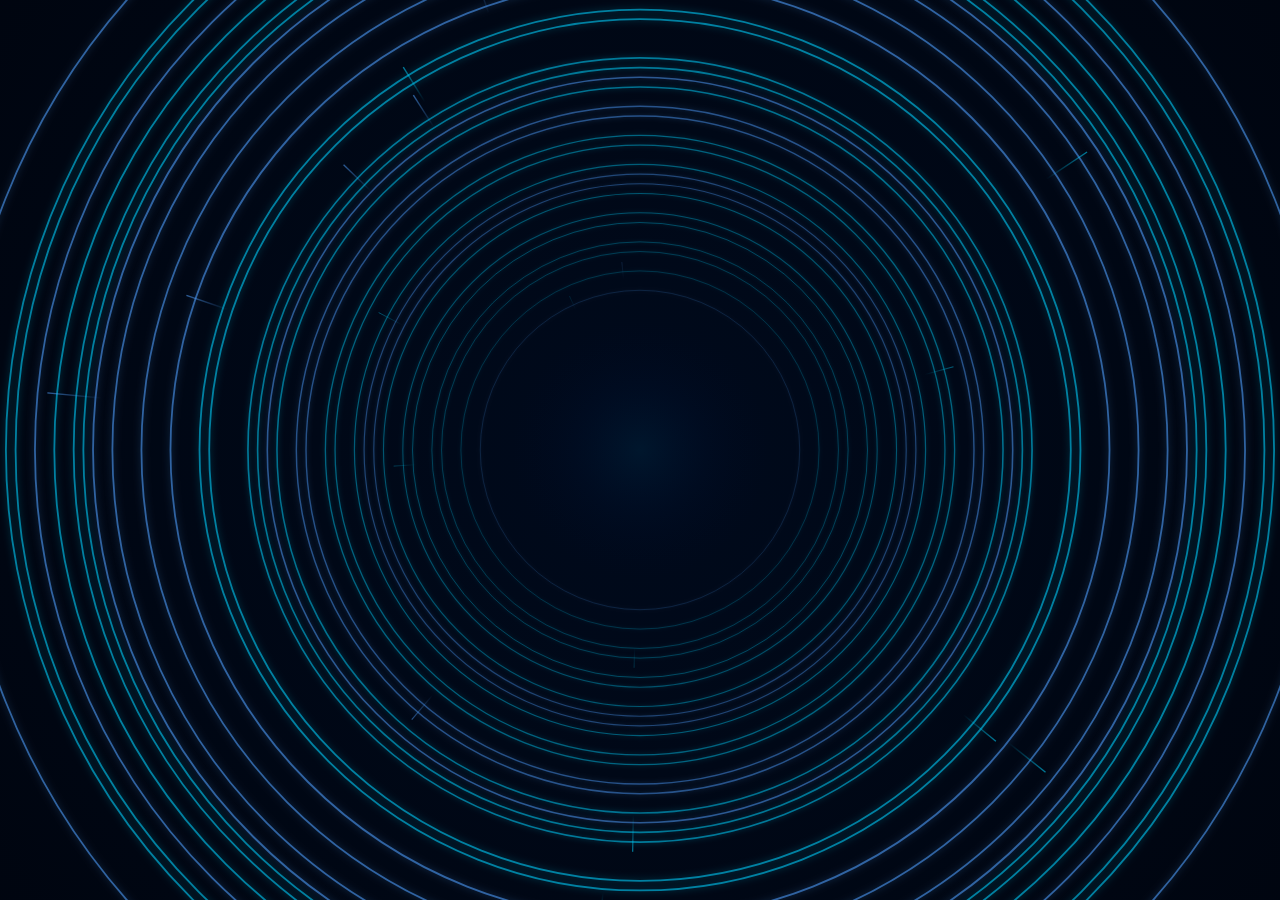
==== commit e86b2036: "Update index.html" ====
--- a/index.html
+++ b/index.html
@@ -23,7 +23,7 @@
 <div id="splash" style="display:none"></div>
 
 <!-- ══ LOGIN SCREEN ══ -->
-<div id="loginScreen">
+<div id="loginScreen" style="display:none">
   <div class="login-bg"></div>
   <div class="login-blob login-blob-1"></div>
   <div class="login-blob login-blob-2"></div>
@@ -133,7 +133,7 @@
 </div>
 
 <!-- ══ ONBOARDING FLOW ══ -->
-<div id="onboarding">
+<div id="onboarding" style="display:none">
   <div class="ob-wrap">
     <div class="ob-progress" id="obProgress"></div>
     <div class="ob-card">
@@ -1013,11 +1013,9 @@
         <div class="ai-orb" style="width:28px;height:28px;flex-shrink:0"></div>
         <div style="flex:1;min-width:0">
           <div style="font-weight:800;font-size:.95rem;background:linear-gradient(90deg,var(--text),var(--accent));-webkit-background-clip:text;-webkit-text-fill-color:transparent">Flux AI</div>
-          <div style="font-size:.62rem;color:var(--muted);font-family:'JetBrains Mono',monospace;-webkit-text-fill-color:var(--muted)">Groq · Llama 3.3 70B</div>
-        </div>
-        <label style="display:flex;align-items:center;gap:5px;padding:5px 10px;border-radius:8px;border:1px solid var(--border2);background:var(--card2);cursor:pointer;font-size:.75rem;color:var(--muted2);flex-shrink:0">
-          📷 <input type="file" accept="image/*" id="aiImgUpload" style="display:none;width:auto;margin:0" onchange="handleAIImg(event)">
-        </label>
+          <div style="font-size:.62rem;color:var(--muted);font-family:'JetBrains Mono',monospace;-webkit-text-fill-color:var(--muted)">Groq · Llama 3.3 70B · Scout Vision</div>
+        </div>
+
         <button onclick="clearAIChat()" style="padding:5px 10px;font-size:.72rem;background:transparent;border:1px solid var(--border2);color:var(--muted2);flex-shrink:0">Clear</button>
       </div>
       <!-- Messages — scrollable -->
@@ -1030,6 +1028,9 @@
       <!-- Input -->
       <div style="padding:10px 14px 12px;flex-shrink:0;border-top:1px solid var(--border)">
         <div class="ai-irow">
+          <label id="aiImgBtn" title="Attach image" style="width:32px;height:32px;border-radius:8px;border:1px solid var(--border2);background:transparent;color:var(--muted2);display:flex;align-items:center;justify-content:center;cursor:pointer;flex-shrink:0;font-size:1.1rem;transition:all .15s;align-self:flex-end;margin-bottom:1px">
+            +<input type="file" accept="image/*" id="aiImgUpload" style="display:none" onchange="handleAIImg(event)">
+          </label>
           <textarea id="aiInput" rows="1" placeholder="Ask anything — tutoring, flashcards, exam prep..."
             onkeydown="if(event.key==='Enter'&&!event.shiftKey){event.preventDefault();sendAI()}"
             oninput="this.style.height='auto';this.style.height=Math.min(this.scrollHeight,120)+'px'"></textarea>
@@ -1068,7 +1069,8 @@
         <div class="card">
           <h3>Accent Color</h3>
           <div class="swatches" id="swatches" style="margin-bottom:12px">
-            <div class="swatch active" style="background:#6366f1" onclick="setAccent('#6366f1','99,102,241',this)"></div>
+            <div class="swatch active" style="background:#00bfff" onclick="setAccent('#00bfff','0,191,255',this)" title="Flux Cyan (default)"></div>
+            <div class="swatch" style="background:#6366f1" onclick="setAccent('#6366f1','99,102,241',this)"></div>
             <div class="swatch" style="background:#3b82f6" onclick="setAccent('#3b82f6','59,130,246',this)"></div>
             <div class="swatch" style="background:#a78bfa" onclick="setAccent('#a78bfa','167,139,250',this)"></div>
             <div class="swatch" style="background:#10d9a0" onclick="setAccent('#10d9a0','16,217,160',this)"></div>
@@ -1228,7 +1230,7 @@
           <div style="display:grid;grid-template-columns:1fr 1fr;gap:8px">
             <div style="padding:10px 12px;background:var(--card2);border-radius:10px;border:1px solid var(--border)">
               <div style="font-size:.65rem;color:var(--muted);font-family:'JetBrains Mono',monospace;text-transform:uppercase;letter-spacing:1px;margin-bottom:3px">AI Engine</div>
-              <div style="font-size:.82rem;font-weight:600">Groq · Llama 3.3 70B</div>
+              <div style="font-size:.82rem;font-weight:600">Groq · Llama 3.3 70B · Scout Vision</div>
             </div>
             <div style="padding:10px 12px;background:var(--card2);border-radius:10px;border:1px solid var(--border)">
               <div style="font-size:.65rem;color:var(--muted);font-family:'JetBrains Mono',monospace;text-transform:uppercase;letter-spacing:1px;margin-bottom:3px">Vision AI</div>
--- a/public/css/styles.css
+++ b/public/css/styles.css
@@ -114,7 +114,7 @@
 .main-content{flex:1;min-width:0;display:flex;flex-direction:column;overflow-x:hidden}
 
 .topbar{padding:12px 20px;border-bottom:1px solid var(--border);display:flex;justify-content:space-between;align-items:center;position:sticky;top:0;background:rgba(7,8,15,.88);backdrop-filter:blur(20px);-webkit-backdrop-filter:blur(20px);z-index:30;gap:12px}
-.topbar-left{font-weight:800;font-size:1.05rem;letter-spacing:-.3px;background:linear-gradient(90deg,var(--text),var(--accent2));-webkit-background-clip:text;-webkit-text-fill-color:transparent}
+.topbar-left{font-weight:800;font-size:1.05rem;letter-spacing:-.3px;background:linear-gradient(90deg,var(--text),var(--accent));-webkit-background-clip:text;-webkit-text-fill-color:transparent;background-clip:text;transition:background .3s ease}
 .topbar-right{display:flex;gap:8px;align-items:center;flex-wrap:nowrap}
 .date-pill{background:rgba(255,255,255,.05);border:1px solid var(--border);border-radius:20px;padding:4px 12px;font-size:.68rem;font-family:'JetBrains Mono',monospace;color:var(--muted2);white-space:nowrap}
 .ab-pill{padding:4px 12px;border-radius:20px;font-size:.68rem;font-family:'JetBrains Mono',monospace;font-weight:700;letter-spacing:1px;display:none;white-space:nowrap}
@@ -560,34 +560,7 @@
 }
 button:active:not(:disabled){transform:scale(.96) translateY(0)!important}
 
-/* ══ LAYOUT: DESKTOP sidebar fixed, panels scroll; MOBILE normal flow ══ */
-
-/* ─── DESKTOP ONLY ─── */
-@media(min-width:769px){
-  #app{height:100vh!important;overflow:hidden!important;display:flex!important}
-  .main-content{height:100vh!important;overflow:hidden!important;display:flex!important;flex-direction:column!important;flex:1!important;min-width:0!important}
-  .topbar{flex-shrink:0!important;position:sticky!important;top:0!important;z-index:30!important}
-  .panel{flex:1!important;overflow-y:auto!important;overscroll-behavior:contain!important;height:0!important}
-  .panel.active{display:block!important}
-  #ai.active{overflow:hidden!important;height:auto!important;display:flex!important;flex-direction:column!important}
-  #aiMsgsWrap{flex:1!important;overflow-y:auto!important}
-  .sidebar{height:100vh!important;overflow:hidden!important;display:flex!important;flex-direction:column!important}
-  .sidebar-nav{flex:1!important;overflow-y:auto!important;overflow-x:hidden!important}
-  .stabs{position:sticky!important;top:0!important;z-index:10!important;background:var(--bg)!important;backdrop-filter:blur(12px)!important;-webkit-backdrop-filter:blur(12px)!important}
-}
-
-/* ─── MOBILE ONLY ─── */
-@media(max-width:768px){
-  #app{height:auto!important;overflow:visible!important;display:block!important}
-  .main-content{height:auto!important;overflow:visible!important;display:block!important}
-  .topbar{position:sticky!important;top:0!important;z-index:50!important;width:100%!important}
-  .panel{height:auto!important;overflow-y:visible!important;flex:none!important}
-  .panel.active{display:block!important;padding-bottom:88px!important}
-  #ai.active{display:flex!important;flex-direction:column!important;height:calc(100svh - 57px - 62px)!important;overflow:hidden!important;padding:0!important;padding-bottom:0!important}
-  #aiMsgsWrap{flex:1!important;overflow-y:auto!important}
-  body{padding-bottom:0!important;overflow-x:hidden!important}
-  .stabs{position:sticky!important;top:57px!important;z-index:10!important;background:var(--bg)!important}
-}
+
 
 /* FAB */
 #fabContainer{position:fixed!important;bottom:86px!important;right:20px!important;z-index:300!important}
@@ -611,3 +584,155 @@
 
 /* ══ EMAIL AUTH FORM ══ */
 .login-email-form input{margin-top:0!important;margin-bottom:8px!important}
+
+/* ══ FAB PLUS CENTERING — final fix ══ */
+#fabBtn {
+  display: flex !important;
+  align-items: center !important;
+  justify-content: center !important;
+  padding: 0 !important;
+  line-height: 1 !important;
+  font-size: 1.8rem !important;
+  font-weight: 200 !important;
+  letter-spacing: 0 !important;
+}
+
+/* ══ TOPBAR PILLS ══ */
+#topbarTaskPill {
+  font-size: .65rem;
+  font-weight: 700;
+  font-family: 'JetBrains Mono', monospace;
+  padding: 3px 10px;
+  border-radius: 20px;
+  cursor: pointer;
+  white-space: nowrap;
+  transition: all .2s;
+}
+#topbarNextClass {
+  font-size: .65rem;
+  font-weight: 600;
+  font-family: 'JetBrains Mono', monospace;
+  padding: 3px 10px;
+  border-radius: 20px;
+  white-space: nowrap;
+  max-width: 180px;
+  overflow: hidden;
+  text-overflow: ellipsis;
+}
+@media(max-width:768px) {
+  #topbarNextClass { display: none !important; }
+  #topbarTaskPill { font-size: .6rem !important; padding: 3px 8px !important; }
+}
+
+/* ══ ABOUT SPANE ══ */
+#spane-about .srow { align-items: flex-start; }
+
+/* ══ SETTINGS TAB — sticky on desktop ══ */
+@media(min-width:769px) {
+  .stabs {
+    position: sticky;
+    top: 0;
+    z-index: 10;
+    background: var(--bg);
+    backdrop-filter: blur(12px);
+    -webkit-backdrop-filter: blur(12px);
+    padding-bottom: 4px;
+  }
+}
+@media(max-width:768px) {
+  .stabs {
+    position: sticky;
+    top: 57px;
+    z-index: 10;
+    background: var(--bg);
+  }
+}
+
+/* ══════════════════════════════════════════════════
+   LAYOUT — single authoritative block, no duplicates
+   ══════════════════════════════════════════════════ */
+
+/* DESKTOP */
+@media(min-width:769px){
+  #app{height:100vh!important;overflow:hidden!important;display:flex!important}
+  .sidebar{
+    width:var(--sidebar-w)!important;min-width:var(--sidebar-w)!important;
+    height:100vh!important;overflow:hidden!important;
+    display:flex!important;flex-direction:column!important;
+    position:sticky!important;top:0!important;flex-shrink:0!important;
+  }
+  .sidebar.collapsed{width:var(--sidebar-collapsed)!important;min-width:var(--sidebar-collapsed)!important}
+  .sidebar-nav{flex:1!important;overflow-y:auto!important;overflow-x:hidden!important}
+  .main-content{
+    flex:1!important;min-width:0!important;
+    height:100vh!important;overflow:hidden!important;
+    display:flex!important;flex-direction:column!important;
+  }
+  .topbar{flex-shrink:0!important;position:sticky!important;top:0!important;z-index:30!important}
+  .panel{flex:1!important;overflow-y:auto!important;height:0!important;overscroll-behavior:contain!important}
+  .panel.active{display:block!important}
+  #ai.active{overflow:hidden!important;height:auto!important;display:flex!important;flex-direction:column!important}
+  #aiMsgsWrap{flex:1!important;overflow-y:auto!important}
+  .stabs{
+    position:sticky!important;top:0!important;z-index:10!important;
+    background:var(--bg)!important;
+    backdrop-filter:blur(12px)!important;-webkit-backdrop-filter:blur(12px)!important;
+    padding-bottom:4px!important;
+  }
+}
+
+/* MOBILE */
+@media(max-width:768px){
+  html,body{overflow-x:hidden!important;width:100%!important}
+  #app{
+    display:block!important;
+    height:auto!important;overflow:visible!important;
+    padding-bottom:72px!important;
+    width:100%!important;max-width:100vw!important;
+  }
+  .sidebar{display:none!important}
+  .main-content{
+    display:block!important;height:auto!important;
+    overflow:visible!important;width:100%!important;
+  }
+  .topbar{
+    position:sticky!important;top:0!important;
+    z-index:50!important;width:100%!important;
+    left:0!important;right:0!important;
+  }
+  .panel{
+    display:none;
+    height:auto!important;overflow-y:visible!important;
+    width:100%!important;max-width:100vw!important;
+    padding:14px 14px 90px!important;
+    box-sizing:border-box!important;
+  }
+  .panel.active{display:block!important}
+  #ai.active{
+    display:flex!important;flex-direction:column!important;
+    height:calc(100svh - 57px - 62px)!important;
+    overflow:hidden!important;
+    padding:0!important;
+  }
+  #aiMsgsWrap{flex:1!important;overflow-y:auto!important;-webkit-overflow-scrolling:touch!important}
+  body{padding-bottom:0!important}
+  .bottom-nav{
+    position:fixed!important;bottom:0!important;
+    left:0!important;right:0!important;
+    z-index:200!important;width:100%!important;
+  }
+  .stabs{position:sticky!important;top:57px!important;z-index:10!important;background:var(--bg)!important}
+  #fabContainer{position:fixed!important;bottom:80px!important;right:16px!important;z-index:300!important}
+  .stats-row{grid-template-columns:repeat(2,1fr)!important}
+  .irow{flex-direction:column!important}
+  .irow>*{width:100%!important}
+  .school-info-grid{grid-template-columns:1fr!important}
+}
+
+/* FAB centering */
+#fabBtn{
+  width:52px!important;height:52px!important;border-radius:50%!important;
+  display:flex!important;align-items:center!important;justify-content:center!important;
+  padding:0!important;line-height:1!important;
+  font-size:1.6rem!important;font-weight:300!important;
+}
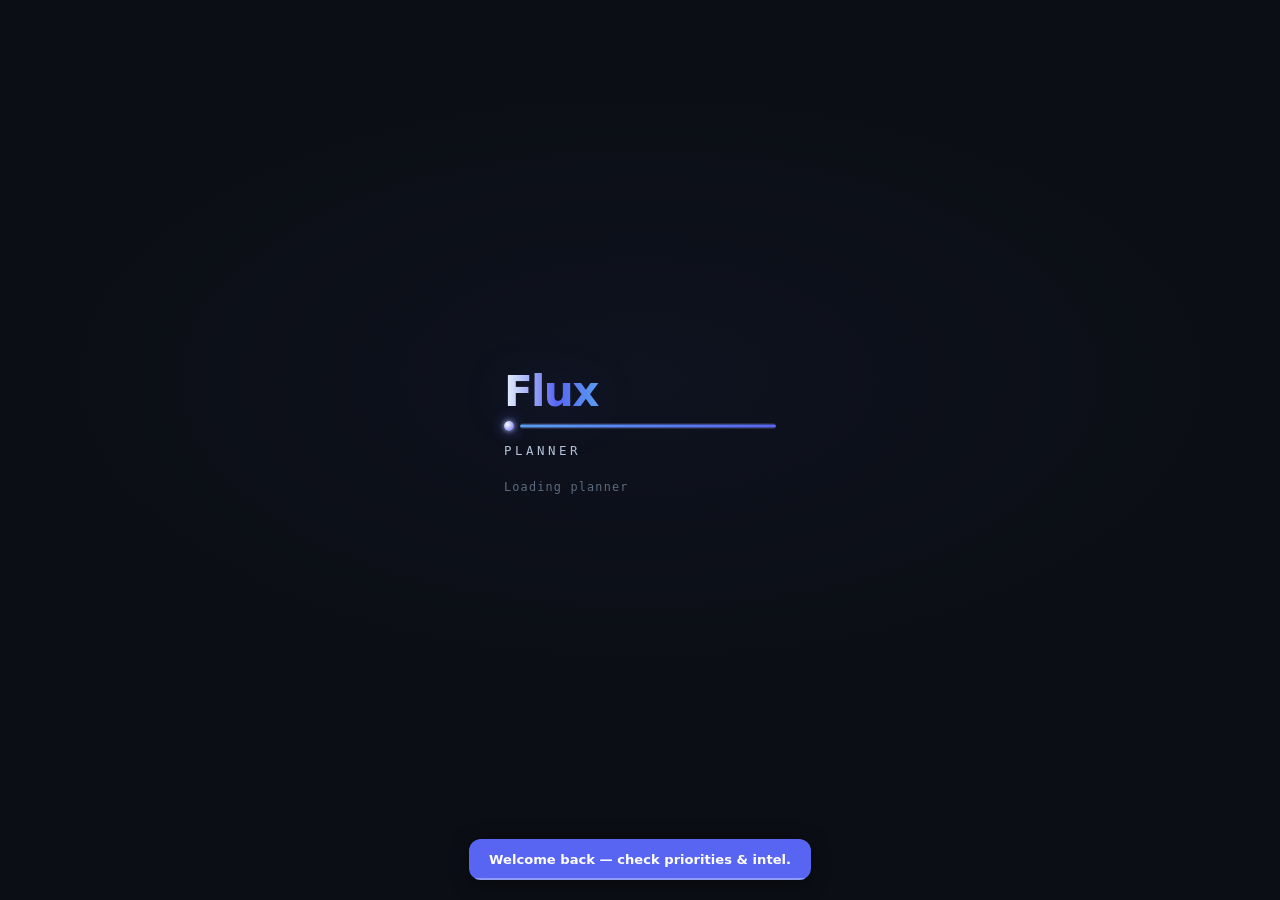
==== commit e19f83d2: "fix: switching study tools works, and the date picker stops running away Three separate faults, each" ====
--- a/index.html
+++ b/index.html
@@ -2,199 +2,731 @@
 <html lang="en">
 <head>
 <meta charset="UTF-8">
-<meta name="viewport" content="width=device-width, initial-scale=1.0, maximum-scale=1.0">
-<meta name="theme-color" content="#6c63ff">
+<meta http-equiv="Content-Security-Policy" content="default-src 'self'; base-uri 'self'; object-src 'none'; script-src 'self' 'unsafe-inline' https://cdn.jsdelivr.net https://cdnjs.cloudflare.com; style-src 'self' 'unsafe-inline' https://cdn.jsdelivr.net https://fonts.googleapis.com; font-src 'self' data: https://cdn.jsdelivr.net https://fonts.gstatic.com; img-src 'self' data: blob: https:; media-src 'self' blob: data:; worker-src 'self' blob: https://cdn.jsdelivr.net https://cdnjs.cloudflare.com; connect-src 'self' https://*.supabase.co wss://*.supabase.co https://*.googleapis.com https://api.anthropic.com https://api.openai.com https://api.groq.com https://api.mistral.ai https://api.deepseek.com https://en.wikipedia.org https://api.duckduckgo.com https://html.duckduckgo.com https://corsproxy.io https://api.allorigins.win https://tessdata.projectnaptha.com https://api.open-meteo.com https://nominatim.openstreetmap.org https://fonts.googleapis.com https://fonts.gstatic.com https://cdn.jsdelivr.net https://cdnjs.cloudflare.com">
+<script>/* Flux Pulse layout — REMOVED. The experimental "Pulse" reskin caused lag and is
+   gone for good. Force legacy layout for everyone and purge any stale opt-in so
+   users who previously enabled Pulse are migrated back automatically. */
+(function(){try{localStorage.removeItem('flux_layout_theme');localStorage.removeItem('flux_layout_default');var html=document.documentElement;html.classList.remove('flux-layout-pulse');html.setAttribute('data-flux-layout','legacy');}catch(e){}})();</script>
+<style>
+/* Hide main shell until JS adds .visible — must beat layout media queries; also covers first paint before CSS loads */
+#app{display:none!important}
+#app.visible{display:flex!important;min-height:100vh}
+@media(max-width:768px){
+  #app.visible{display:block!important;min-height:100vh!important}
+}
+</style>
+<script>
+(function(){
+  try{localStorage.removeItem('flux_liquid_glass');}catch(e){}
+  document.documentElement.setAttribute('data-flux-glass','off');
+  /* Low-end device class (iPhone 6-era: <=2 cores, <=2GB RAM, or iOS<=12).
+     Set pre-paint so flux-lowend.css strips GPU-heavy effects with no flash.
+     Capable devices are never flagged, so their look is unchanged. */
+  try{
+    var n=navigator||{},ua=n.userAgent||'',cores=n.hardwareConcurrency||0,mem=n.deviceMemory||0;
+    var oldIOS=false,mm=ua.match(/OS (\d+)_/);
+    if(/iPhone|iPad|iPod/.test(ua)&&mm)oldIOS=parseInt(mm[1],10)<=12;
+    var weak=(cores&&cores<=2)||(mem&&mem<=2)||oldIOS;
+    var pref=null;try{pref=localStorage.getItem('flux_lowend_mode');}catch(e2){}
+    var on=pref==='1'?true:(pref==='0'?false:weak);
+    if(on)document.documentElement.setAttribute('data-flux-lowend','1');
+  }catch(e3){}
+})();
+</script>
+<script>
+(function(){
+  try{
+    var raw=localStorage.getItem('flux_perf_snappy');
+    var on=false;
+    if(raw!==null&&raw!==''){
+      try{
+        var v=JSON.parse(raw);
+        on=(v===true||v===1||v==='1');
+      }catch(e2){
+        on=(raw==='1');
+      }
+    }
+    document.documentElement.setAttribute('data-flux-perf',on?'on':'off');
+  }catch(e){
+    document.documentElement.setAttribute('data-flux-perf','off');
+  }
+})();
+</script>
+<script>
+/* Resolve CSS/JS for any GitHub Pages project path (repo name & casing differ). */
+(function(){
+  try{
+    var p=location.pathname||'/';
+    if(/\/[^/]+\.html$/i.test(p))p=p.slice(0,p.lastIndexOf('/')+1);
+    else if(!p.endsWith('/'))p+='/';
+    var b=document.createElement('base');
+    b.href=location.origin+p.replace(/\/{2,}/g,'/');
+    var m=document.querySelector('meta[charset]');
+    if(m)m.insertAdjacentElement('afterend',b);
+    else document.head.prepend(b);
+  }catch(e){}
+})();
+</script>
+<meta name="viewport" content="width=device-width, initial-scale=1.0, viewport-fit=cover">
+<meta name="theme-color" content="#0B0F1A">
 <meta name="apple-mobile-web-app-capable" content="yes">
+<meta name="mobile-web-app-capable" content="yes">
 <meta name="apple-mobile-web-app-status-bar-style" content="black-translucent">
 <meta name="apple-mobile-web-app-title" content="Flux">
-<meta name="description" content="Your AI-powered student school planner">
-<title>Flux Planner</title>
+<meta name="format-detection" content="telephone=no">
+<meta name="description" content="Your AI-powered student school planner — tasks, calendar, notes, focus, and Flux AI.">
+<meta name="author" content="Azfer Mohammed">
+<meta property="og:title" content="Flux Planner — AI-powered student planner">
+<meta property="og:description" content="Tasks, calendar, notes, focus timer, and Flux AI. Built for students.">
+<meta property="og:type" content="website">
+<meta name="twitter:card" content="summary_large_image">
+<meta name="twitter:title" content="Flux Planner">
+<meta name="twitter:description" content="Your AI-powered student school planner.">
+<title>Flux Planner — the planner students and teachers actually want</title>
+<script>
+(function(){
+  try{
+    var root=document.querySelector('base');
+    var base=root&&root.href?root.href:location.href;
+    var preview=new URL('public/flux-planner-logo.png', base).href;
+    var og=document.createElement('meta');og.setAttribute('property','og:image');og.setAttribute('content',preview);document.head.appendChild(og);
+    var tw=document.createElement('meta');tw.setAttribute('name','twitter:image');tw.setAttribute('content',preview);document.head.appendChild(tw);
+  }catch(e){}
+})();
+</script>
 <link rel="manifest" href="manifest.json">
+<link rel="icon" type="image/png" href="public/flux-planner-logo.png">
+<link rel="icon" href="favicon.ico" sizes="any">
+<link rel="icon" href="icons/icon-192.png" sizes="192x192" type="image/png">
 <link rel="apple-touch-icon" href="icons/icon-192.png">
-<link href="https://fonts.googleapis.com/css2?family=Plus+Jakarta+Sans:wght@400;500;600;700;800&family=JetBrains+Mono:wght@400;500&display=swap" rel="stylesheet">
-<link rel="stylesheet" href="public/css/styles.css">
-<link rel="stylesheet" href="public/css/login.css">
-<script src="https://cdn.jsdelivr.net/npm/@supabase/supabase-js@2"></script>
+<!-- B5.1 font diet: self-hosted variable Inter + JetBrains Mono (latin subset,
+     @font-face in styles.css with font-display:swap) replace five Google Fonts
+     families — no third-party font request, ~79KB total. -->
+<link rel="preload" href="public/fonts/inter-latin-var.woff2" as="font" type="font/woff2" crossorigin>
+<link rel="preload" href="public/fonts/jetbrains-mono-latin-var.woff2" as="font" type="font/woff2" crossorigin>
+<!-- Flux CSS — 139 per-page stylesheets bundled into one minified file in exact cascade order (see scripts/web-bundle-manifest.json "css"; rebuild: npm run build:web). Google Fonts stays a separate <link> above. -->
+<!-- NB: Flux Pulse layout intentionally NOT loaded (pulse-layout.css + pulse-perf.css removed — caused lag). -->
+<link rel="stylesheet" href="public/bundles/flux.10d5b195.css">
 </head>
 <body>
+<noscript>
+  <div style="max-width:34rem;margin:14vh auto;padding:0 24px;font-family:system-ui,-apple-system,'Segoe UI',sans-serif;color:#e6edf3;text-align:center">
+    <h1 style="font-size:1.5rem;margin:0 0 12px">Flux Planner requires JavaScript</h1>
+    <p style="font-size:1rem;line-height:1.6;color:#8b949e;margin:0">Please enable JavaScript in your browser to use Flux Planner. Your tasks, calendar, notes and AI tools all run in the browser and need it to work.</p>
+  </div>
+</noscript>
+<a href="#flux-main" class="skip-link">Skip to content</a>
 
 <!-- ══ SPLASH SCREEN ══ -->
 <!-- Built dynamically by splash.js, just needs the container -->
 <div id="splash" style="display:none"></div>
 
-<!-- ══ LOGIN SCREEN ══ -->
-<div id="loginScreen" style="display:none">
-  <div class="login-bg"></div>
-  <div class="login-blob login-blob-1"></div>
-  <div class="login-blob login-blob-2"></div>
-  <div class="login-blob login-blob-3"></div>
-
-  <div class="login-2col">
-
-    <!-- LEFT SIDE — showcase -->
-    <div class="login-left">
-      <div class="login-left-inner">
-        <div class="login-left-headline">Your school life,<br>organized.</div>
-        <div class="login-left-sub">AI-powered planner for students.<br>Tasks · Grades · Notes · Calendar · Habits</div>
-
-        <!-- Mini feature list -->
-        <div style="display:flex;flex-direction:column;gap:12px;margin-bottom:40px">
-          <div style="display:flex;align-items:center;gap:12px">
-            <div style="width:36px;height:36px;border-radius:10px;background:rgba(99,102,241,.15);border:1px solid rgba(99,102,241,.25);display:flex;align-items:center;justify-content:center;font-size:1rem;flex-shrink:0">✦</div>
-            <div><div style="font-size:.85rem;font-weight:700;color:#eef0f7">Flux AI Tutor</div><div style="font-size:.72rem;color:rgba(255,255,255,.4);font-family:'JetBrains Mono',monospace">Study plans, flashcards, exam prep</div></div>
-          </div>
-          <div style="display:flex;align-items:center;gap:12px">
-            <div style="width:36px;height:36px;border-radius:10px;background:rgba(16,217,160,.12);border:1px solid rgba(16,217,160,.2);display:flex;align-items:center;justify-content:center;font-size:1rem;flex-shrink:0">📷</div>
-            <div><div style="font-size:.85rem;font-weight:700;color:#eef0f7">Vision Import</div><div style="font-size:.72rem;color:rgba(255,255,255,.4);font-family:'JetBrains Mono',monospace">Snap your schedule — AI reads it</div></div>
-          </div>
-          <div style="display:flex;align-items:center;gap:12px">
-            <div style="width:36px;height:36px;border-radius:10px;background:rgba(251,191,36,.12);border:1px solid rgba(251,191,36,.2);display:flex;align-items:center;justify-content:center;font-size:1rem;flex-shrink:0">📊</div>
-            <div><div style="font-size:.85rem;font-weight:700;color:#eef0f7">GPA Tracker</div><div style="font-size:.72rem;color:rgba(255,255,255,.4);font-family:'JetBrains Mono',monospace">4-decimal precision, weighted calc</div></div>
-          </div>
-          <div style="display:flex;align-items:center;gap:12px">
-            <div style="width:36px;height:36px;border-radius:10px;background:rgba(59,130,246,.12);border:1px solid rgba(59,130,246,.2);display:flex;align-items:center;justify-content:center;font-size:1rem;flex-shrink:0">📅</div>
-            <div><div style="font-size:.85rem;font-weight:700;color:#eef0f7">Smart Calendar</div><div style="font-size:.72rem;color:rgba(255,255,255,.4);font-family:'JetBrains Mono',monospace">Tasks, events, Google Calendar sync</div></div>
-          </div>
-          <div style="display:flex;align-items:center;gap:12px">
-            <div style="width:36px;height:36px;border-radius:10px;background:rgba(251,146,60,.12);border:1px solid rgba(251,146,60,.2);display:flex;align-items:center;justify-content:center;font-size:1rem;flex-shrink:0">🔥</div>
-            <div><div style="font-size:.85rem;font-weight:700;color:#eef0f7">Habits &amp; Goals</div><div style="font-size:.72rem;color:rgba(255,255,255,.4);font-family:'JetBrains Mono',monospace">Streaks, trackers, mood check-ins</div></div>
-          </div>
-          <div style="display:flex;align-items:center;gap:12px">
-            <div style="width:36px;height:36px;border-radius:10px;background:rgba(192,132,252,.12);border:1px solid rgba(192,132,252,.2);display:flex;align-items:center;justify-content:center;font-size:1rem;flex-shrink:0">☁️</div>
-            <div><div style="font-size:.85rem;font-weight:700;color:#eef0f7">Cloud Sync</div><div style="font-size:.72rem;color:rgba(255,255,255,.4);font-family:'JetBrains Mono',monospace">All devices, one Google account</div></div>
-          </div>
-        </div>
-
-        <!-- Scrolling pills -->
-        <div class="feat-pills-wrap" style="margin:0">
-          <div class="feat-pills" id="featPills"></div>
-        </div>
-      </div>
-    </div>
-
-    <!-- RIGHT SIDE — login card -->
-    <div class="login-right">
-      <div class="login-card">
-        <div class="login-logo-wrap">
-          <span class="login-logo">Flux</span>
-          <span class="login-tagline">YOUR SMART SCHOOL PLANNER</span>
-        </div>
-
-        <button class="login-google-btn" onclick="signInWithGoogle()">
-          <svg viewBox="0 0 24 24" xmlns="http://www.w3.org/2000/svg">
-            <path d="M22.56 12.25c0-.78-.07-1.53-.2-2.25H12v4.26h5.92c-.26 1.37-1.04 2.53-2.21 3.31v2.77h3.57c2.08-1.92 3.28-4.74 3.28-8.09z" fill="#4285F4"/>
-            <path d="M12 23c2.97 0 5.46-.98 7.28-2.66l-3.57-2.77c-.98.66-2.23 1.06-3.71 1.06-2.86 0-5.29-1.93-6.16-4.53H2.18v2.84C3.99 20.53 7.7 23 12 23z" fill="#34A853"/>
-            <path d="M5.84 14.09c-.22-.66-.35-1.36-.35-2.09s.13-1.43.35-2.09V7.07H2.18C1.43 8.55 1 10.22 1 12s.43 3.45 1.18 4.93l2.85-2.22.81-.62z" fill="#FBBC05"/>
-            <path d="M12 5.38c1.62 0 3.06.56 4.21 1.64l3.15-3.15C17.45 2.09 14.97 1 12 1 7.7 1 3.99 3.47 2.18 7.07l3.66 2.84c.87-2.6 3.3-4.53 6.16-4.53z" fill="#EA4335"/>
-          </svg>
-          <span>Continue with Google</span>
-        </button>
-
-        <div class="login-divider">or</div>
-
-        <!-- Email/Password Auth -->
-        <div id="loginEmailSection">
-          <div class="login-auth-error" id="loginAuthError"></div>
-          <div class="login-email-form" id="loginEmailForm">
-            <input type="email" id="loginEmail" placeholder="Email address" style="margin-top:0">
-            <input type="password" id="loginPassword" placeholder="Password">
-            <div id="loginNameRow" style="display:none"><input type="text" id="loginDisplayName" placeholder="Your name (optional)"></div>
-            <button class="login-email-btn" id="loginEmailBtn" onclick="handleEmailAuth()">Sign in</button>
-          </div>
-          <div class="login-auth-toggle">
-            <span id="loginToggleText">Don't have an account?</span>
-            <span onclick="toggleAuthMode()"> <span id="loginToggleAction">Sign up</span></span>
-          </div>
-        </div>
-
-        <div class="login-divider">or</div>
-        <span class="login-skip" onclick="skipLogin()">Continue without signing in</span>
-        <div class="login-note">Sign in to sync your data across all devices.</div>
-
-        <!-- Stats row -->
-        <div style="display:grid;grid-template-columns:1fr 1fr 1fr;gap:8px;margin-top:20px">
-          <div style="text-align:center;padding:10px 6px;background:rgba(255,255,255,.04);border-radius:12px;border:1px solid var(--border)">
-            <div style="font-size:1.1rem;font-weight:800;color:var(--accent)">AI</div>
-            <div style="font-size:.6rem;color:var(--muted);font-family:'JetBrains Mono',monospace;text-transform:uppercase;letter-spacing:.5px">Powered</div>
-          </div>
-          <div style="text-align:center;padding:10px 6px;background:rgba(255,255,255,.04);border-radius:12px;border:1px solid var(--border)">
-            <div style="font-size:1.1rem;font-weight:800;color:var(--green)">Free</div>
-            <div style="font-size:.6rem;color:var(--muted);font-family:'JetBrains Mono',monospace;text-transform:uppercase;letter-spacing:.5px">Forever</div>
-          </div>
-          <div style="text-align:center;padding:10px 6px;background:rgba(255,255,255,.04);border-radius:12px;border:1px solid var(--border)">
-            <div style="font-size:1.1rem;font-weight:800;color:var(--purple)">Sync</div>
-            <div style="font-size:.6rem;color:var(--muted);font-family:'JetBrains Mono',monospace;text-transform:uppercase;letter-spacing:.5px">All devices</div>
-          </div>
-        </div>
-      </div>
-    </div>
-
+<!-- ══ ROLE SELECT SCREEN (legacy — never shown pre-login now) ══ -->
+<!-- Kept in DOM so any deep-links / legacy onclick="selectRole(...)" still resolve. -->
+<div id="roleSelectScreen" style="display:none !important" aria-hidden="true">
+  <div class="role-select-bg" aria-hidden="true"></div>
+  <div class="role-select-wrap">
+    <div class="role-select-logo">
+      <svg width="48" height="28" viewBox="0 0 60 32" fill="none" aria-hidden="true">
+        <path d="M30,16 C32,5 46,5 46,16 C46,27 32,27 30,16 C28,27 14,27 14,16 C14,5 28,5 30,16 Z"
+          fill="none" stroke="url(#rsg)" stroke-width="3.5" stroke-linecap="round"/>
+        <circle cx="30" cy="16" r="2.5" fill="#00bfff"/>
+        <defs>
+          <linearGradient id="rsg" x1="0%" y1="0%" x2="100%" y2="0%">
+            <stop offset="0%" stop-color="#00bfff" stop-opacity="0"/>
+            <stop offset="25%" stop-color="#00bfff"/>
+            <stop offset="75%" stop-color="#7c5cff"/>
+            <stop offset="100%" stop-color="#7c5cff" stop-opacity="0"/>
+          </linearGradient>
+        </defs>
+      </svg>
+      <span class="role-logo-text">Flux Planner</span>
+    </div>
+
+    <h1 class="role-select-heading">I am a…</h1>
+    <p class="role-select-sub">Choose your role to get started</p>
+
+    <div class="role-cards">
+      <button type="button" class="role-card" onclick="selectRole('student')" aria-label="Student account">
+        <div class="role-card-icon" aria-hidden="true"><svg viewBox="0 0 24 24" width="26" height="26" fill="none" stroke="currentColor" stroke-width="2" stroke-linecap="round" stroke-linejoin="round" aria-hidden="true"><path d="M4 10a4 4 0 0 1 4-4h8a4 4 0 0 1 4 4v10a2 2 0 0 1-2 2H6a2 2 0 0 1-2-2Z M9 6V4a2 2 0 0 1 2-2h2a2 2 0 0 1 2 2v2 M8 21v-5a2 2 0 0 1 2-2h4a2 2 0 0 1 2 2v5 M8 10h8"/></svg></div>
+        <div class="role-card-title">Student</div>
+        <div class="role-card-desc">Manage assignments, study plans, and connect with your teachers and counselor.</div>
+        <div class="role-card-arrow" aria-hidden="true">→</div>
+      </button>
+
+      <button type="button" class="role-card role-card-staff" onclick="selectRole('staff')" aria-label="Staff account">
+        <div class="role-card-icon" aria-hidden="true"><svg viewBox="0 0 24 24" width="26" height="26" fill="none" stroke="currentColor" stroke-width="2" stroke-linecap="round" stroke-linejoin="round" aria-hidden="true"><path d="M2 22h20 M6 22V10l6-6 6 6v12 M10 22v-5h4v5 M12 9h.01"/></svg></div>
+        <div class="role-card-title">Staff</div>
+        <div class="role-card-desc">Post assignments, view student progress, and communicate with your class.</div>
+        <div class="role-card-arrow" aria-hidden="true">→</div>
+        <div class="role-card-subroles">
+          <span>Teacher</span><span>Counselor</span><span>Admin</span>
+        </div>
+      </button>
+    </div>
+
+    <div class="role-already-have">
+      Already have an account?
+      <span class="role-login-link" onclick="showLoginScreen()" role="button" tabindex="0">Sign in</span>
+    </div>
   </div>
 </div>
 
+<!-- ══ LOGIN SCREEN ══ -->
+
+<div id="loginScreen" style="display:none">
+  <canvas id="loginParticles" class="lx-particles" aria-hidden="true"></canvas>
+  <div class="lx-bg" aria-hidden="true"></div>
+  <div class="lx-aurora" aria-hidden="true">
+    <span class="lx-blob lx-blob-1"></span>
+    <span class="lx-blob lx-blob-2"></span>
+    <span class="lx-blob lx-blob-3"></span>
+  </div>
+  <div class="lx-grid" aria-hidden="true"></div>
+  <div class="lx-lemni" aria-hidden="true">
+    <svg viewBox="0 0 680 680" xmlns="http://www.w3.org/2000/svg">
+      <defs>
+        <linearGradient id="lxMarkBig" x1="0%" y1="0%" x2="100%" y2="0%">
+          <stop offset="0%" stop-color="#00C2FF" stop-opacity="0"/>
+          <stop offset="38%" stop-color="#00C2FF"/>
+          <stop offset="62%" stop-color="#7C5CFF"/>
+          <stop offset="100%" stop-color="#7C5CFF" stop-opacity="0"/>
+        </linearGradient>
+      </defs>
+      <g transform="translate(392,340)">
+        <path class="lx-lemni-path" d="M0,0 C18,-52 148,-52 148,0 C148,52 18,52 0,0 C-52,-110 -252,-110 -252,0 C-252,110 -52,110 0,0 Z"
+          fill="none" stroke="url(#lxMarkBig)" stroke-width="13" stroke-linecap="round"/>
+      </g>
+    </svg>
+  </div>
+  <div class="lx-vignette" aria-hidden="true"></div>
+
+  <!-- ── Top bar ── -->
+  <header class="lx-topbar">
+    <div class="lx-topbar-inner">
+      <a class="lx-brand" href="#top" aria-label="Flux Planner home">
+        <svg class="lx-brand-mark" viewBox="0 0 680 680" xmlns="http://www.w3.org/2000/svg" aria-hidden="true">
+          <defs>
+            <linearGradient id="lxMarkTop" x1="0%" y1="0%" x2="100%" y2="0%">
+              <stop offset="0%" stop-color="#00C2FF" stop-opacity="0.12"/>
+              <stop offset="40%" stop-color="#00C2FF"/>
+              <stop offset="60%" stop-color="#7C5CFF"/>
+              <stop offset="100%" stop-color="#7C5CFF" stop-opacity="0.12"/>
+            </linearGradient>
+          </defs>
+          <g transform="translate(392,340)">
+            <path d="M0,0 C18,-52 148,-52 148,0 C148,52 18,52 0,0 C-52,-110 -252,-110 -252,0 C-252,110 -52,110 0,0 Z"
+              fill="none" stroke="url(#lxMarkTop)" stroke-width="26" stroke-linecap="round"/>
+          </g>
+          <circle cx="392" cy="340" r="15" fill="#00C2FF"/>
+          <circle cx="612" cy="300" r="13" fill="#00C2FF"/>
+        </svg>
+        <span class="lx-brand-text">
+          <span class="lx-brand-name">Flux</span>
+          <span class="lx-brand-tag">Smart school planner</span>
+        </span>
+      </a>
+      <nav class="lx-topbar-actions" aria-label="Login">
+        <a class="lx-navlink" href="#features">Features</a>
+        <button type="button" class="lx-ghost-btn" onclick="skipLogin()">
+          Continue as guest <span aria-hidden="true">→</span>
+        </button>
+      </nav>
+    </div>
+  </header>
+
+  <main class="lx-main">
+
+    <!-- ── Hero ── -->
+    <section class="login-scroll-section login-scroll-hero lx-hero" id="top">
+      <div class="lx-hero-copy">
+        <span class="lx-badge"><span class="lx-badge-dot" aria-hidden="true"></span>AI-powered planner — for students &amp; schools</span>
+
+        <div class="lx-aud-toggle" role="tablist" aria-label="Who is Flux for">
+          <button type="button" class="lx-aud-tab is-on" id="lxAudStudent" role="tab" aria-selected="true" data-aud="student">For students</button>
+          <button type="button" class="lx-aud-tab" id="lxAudTeacher" role="tab" aria-selected="false" data-aud="teacher">For teachers &amp; staff</button>
+        </div>
+
+        <h1 class="lx-headline" id="lxHeadline">Your whole school life,<br><span class="grad">in flow.</span></h1>
+        <p class="lx-sub" id="lxSub">Flux keeps tasks, classes, notes, grades and focus in one calm place — and connects students with the teachers, counselors and schools behind them.</p>
+
+        <div class="lx-demo" aria-live="polite">
+          <div class="lx-demo-label"><span class="lx-demo-pulse" aria-hidden="true"></span>Live · ask Flux AI</div>
+          <p class="lx-demo-line" id="loginDemoLineLeft">Quiz me on cellular respiration — 5 questions, AP Bio style.</p>
+          <p class="lx-demo-line" id="loginDemoLineCard" hidden aria-hidden="true"></p>
+        </div>
+
+        <div class="lx-highlights" aria-label="Highlights">
+          <span class="lx-chip"><svg viewBox="0 0 24 24" fill="none" stroke="#7fdcff" stroke-width="2" stroke-linecap="round" stroke-linejoin="round" aria-hidden="true"><path d="m12 3-1.9 5.8a2 2 0 0 1-1.3 1.3L3 12l5.8 1.9a2 2 0 0 1 1.3 1.3L12 21l1.9-5.8a2 2 0 0 1 1.3-1.3L21 12l-5.8-1.9a2 2 0 0 1-1.3-1.3Z"/></svg>Flux AI tutor</span>
+          <span class="lx-chip"><svg viewBox="0 0 24 24" fill="none" stroke="#8ab4ff" stroke-width="2" stroke-linecap="round" stroke-linejoin="round" aria-hidden="true"><rect x="3" y="5" width="18" height="16" rx="2"/><path d="M3 10h18M8 3v4M16 3v4"/></svg>Smart calendar</span>
+          <span class="lx-chip"><svg viewBox="0 0 24 24" fill="none" stroke="#ffd66b" stroke-width="2" stroke-linecap="round" stroke-linejoin="round" aria-hidden="true"><path d="M4 19V5M4 19h16M8 17v-5M12 17V9M16 17v-8"/></svg>4-decimal GPA</span>
+          <span class="lx-chip"><svg viewBox="0 0 24 24" fill="none" stroke="#b7a4ff" stroke-width="2" stroke-linecap="round" stroke-linejoin="round" aria-hidden="true"><path d="M9 3h6M10 3v6.5L4.8 18a2 2 0 0 0 1.7 3h11a2 2 0 0 0 1.7-3L14 9.5V3"/><path d="M7.5 14h9"/></svg>Study tools</span>
+        </div>
+
+        <div class="lx-integrations">
+          <div class="lx-integrations-label">Works with your tools</div>
+          <div class="lx-logos">
+            <span class="lx-logo is-google" title="Google"><svg viewBox="0 0 24 24" xmlns="http://www.w3.org/2000/svg" aria-hidden="true"><path d="M22.56 12.25c0-.78-.07-1.53-.2-2.25H12v4.26h5.92c-.26 1.37-1.04 2.53-2.21 3.31v2.77h3.57c2.08-1.92 3.28-4.74 3.28-8.09z" fill="#4285F4"/><path d="M12 23c2.97 0 5.46-.98 7.28-2.66l-3.57-2.77c-.98.66-2.23 1.06-3.71 1.06-2.86 0-5.29-1.93-6.16-4.53H2.18v2.84C3.99 20.53 7.7 23 12 23z" fill="#34A853"/><path d="M5.84 14.09c-.22-.66-.35-1.36-.35-2.09s.13-1.43.35-2.09V7.07H2.18C1.43 8.55 1 10.22 1 12s.43 3.45 1.18 4.93l2.85-2.22.81-.62z" fill="#FBBC05"/><path d="M12 5.38c1.62 0 3.06.56 4.21 1.64l3.15-3.15C17.45 2.09 14.97 1 12 1 7.7 1 3.99 3.47 2.18 7.07l3.66 2.84c.87-2.6 3.3-4.53 6.16-4.53z" fill="#EA4335"/></svg></span>
+            <span class="lx-logo is-google" title="Google Calendar"><svg viewBox="0 0 512 512" xmlns="http://www.w3.org/2000/svg" aria-hidden="true"><path d="M390.736 121.264H121.264V390.736H390.736V121.264Z" fill="#fff"/><path d="M390.736 512 512 390.736l-60.632-10.344-60.632 10.344-11.066 55.46z" fill="#EA4335"/><path d="M0 390.736v80.842C0 493.912 18.088 512 40.42 512h80.844l12.45-60.632-12.45-60.632-66.066-10.344z" fill="#188038"/><path d="M512 121.264V40.42C512 18.088 493.912 0 471.58 0H390.736c-7.376 30.072-11.065 52.203-11.066 66.392 0 14.188 3.689 32.479 11.066 54.872 26.82 7.68 47.031 11.52 60.632 11.52s33.812-3.839 60.632-11.52z" fill="#1967D2"/><path d="M512 121.264H390.736V390.736H512V121.264Z" fill="#FBBC04"/><path d="M390.736 390.736H121.264V512H390.736V390.736Z" fill="#34A853"/><path d="M390.736 0H40.422C18.088 0 0 18.088 0 40.42V390.736H121.264V121.264H390.736V0Z" fill="#4285F4"/><path d="M176.54 330.308c-10.072-6.804-17.046-16.74-20.852-29.88l23.378-9.632c2.12 8.084 5.825 14.349 11.116 18.796 5.254 4.446 11.654 6.636 19.132 6.636 7.645 0 14.213-2.325 19.704-6.974 5.492-4.648 8.254-10.576 8.254-17.75 0-7.344-2.897-13.34-8.69-17.988-5.794-4.648-13.07-6.972-21.76-6.972h-13.508v-23.14h12.126c7.477 0 13.776-2.022 18.896-6.066 5.12-4.04 7.68-9.566 7.68-16.606 0-6.264-2.29-11.25-6.87-14.988-4.58-3.74-10.376-5.626-17.416-5.626-6.872 0-12.328 1.82-16.37 5.49-4.041 3.681-6.834 8.329-8.582 13.508l-23.14-9.634c3.064-8.69 8.69-16.37 16.942-23.006 8.252-6.636 18.796-9.97 31.596-9.97 9.466 0 17.988 1.82 25.534 5.49 7.544 3.672 13.472 8.758 17.75 15.226 4.28 6.5 6.4 13.776 6.4 21.86 0 8.252-1.986 15.226-5.96 20.952-3.974 5.726-8.86 10.104-14.654 13.17v1.38c7.481 3.085 13.98 8.151 18.796 14.654 4.884 6.568 7.344 14.416 7.344 23.58 0 9.16-2.326 17.346-6.974 24.52-4.648 7.176-11.08 12.834-19.234 16.944-8.184 4.11-17.38 6.2-27.586 6.2-11.824.032-22.736-3.37-32.808-10.174zM320.132 214.298l-25.666 18.56-12.834-19.468 46.046-33.214h17.65v156.666h-25.196z" fill="#4285F4"/></svg></span>
+            <span class="lx-logo is-google" title="Gmail"><svg viewBox="0 49.4 512 399.42" xmlns="http://www.w3.org/2000/svg" aria-hidden="true"><path fill="#4285f4" d="M34.91 448.818h81.454V251L0 163.727V413.91c0 19.287 15.622 34.91 34.91 34.91z"/><path fill="#34a853" d="M395.636 448.818h81.455c19.287 0 34.909-15.622 34.909-34.909V163.727L395.636 251z"/><path fill="#fbbc04" d="M395.636 99.727V251L512 163.727v-46.545c0-43.142-49.25-67.782-83.782-41.891z"/><path fill="#ea4335" d="M116.364 251V99.727L256 204.455 395.636 99.727V251L256 355.727z"/><path fill="#c5221f" d="M0 117.182v46.545L116.364 251V99.727L83.782 75.291C49.25 49.4 0 74.04 0 117.18z"/></svg></span>
+            <span class="lx-logo is-google" title="Google Drive"><svg viewBox="0 0 87.3 78" xmlns="http://www.w3.org/2000/svg" aria-hidden="true"><path fill="#0066da" d="m6.6 66.85 3.85 6.65c.8 1.4 1.95 2.5 3.3 3.3L27.5 53H0c0 1.55.4 3.1 1.2 4.5z"/><path fill="#00ac47" d="M43.65 25 29.9 1.2c-1.35.8-2.5 1.9-3.3 3.3l-25.4 44A9.06 9.06 0 0 0 0 53h27.5z"/><path fill="#ea4335" d="M73.55 76.8c1.35-.8 2.5-1.9 3.3-3.3l1.6-2.75L86.1 57.5c.8-1.4 1.2-2.95 1.2-4.5H59.798l5.852 11.5z"/><path fill="#00832d" d="M43.65 25 57.4 1.2C56.05.4 54.5 0 52.9 0H34.4c-1.6 0-3.15.45-4.5 1.2z"/><path fill="#2684fc" d="M59.8 53H27.5L13.75 76.8c1.35.8 2.9 1.2 4.5 1.2h50.8c1.6 0 3.15-.45 4.5-1.2z"/><path fill="#ffba00" d="m73.4 26.5-12.7-22c-.8-1.4-1.95-2.5-3.3-3.3L43.65 25 59.8 53h27.45c0-1.55-.4-3.1-1.2-4.5z"/></svg></span>
+            <span class="lx-logo is-google" title="Google Classroom"><svg viewBox="0 0 578.9 500" xmlns="http://www.w3.org/2000/svg" aria-hidden="true"><path fill="#0F9D58" d="M52.6 52.6h473.7v394.7H52.6z"/><path fill="#57BB8A" d="M394.7 263.2a29.6 29.6 0 1 0 0-59.2 29.6 29.6 0 0 0 0 59.2zm0 19.7c-31.7 0-65.8 16.8-65.8 37.6v21.6h131.6v-21.6c0-20.8-34.1-37.6-65.8-37.6zm-210.5-19.7a29.6 29.6 0 1 0 0-59.2 29.6 29.6 0 0 0 0 59.2zm0 19.7c-31.7 0-65.8 16.8-65.8 37.6v21.6H250v-21.6c0-20.8-34.1-37.6-65.8-37.6z"/><path fill="#F7F7F7" d="M289.5 236.8a39.5 39.5 0 1 0 0-79 39.5 39.5 0 0 0 0 79zm0 26.4c-44.4 0-92.1 23.6-92.1 52.6v26.3h184.2v-26.3c0-29.1-47.7-52.6-92.1-52.6z"/><path fill="#F1F1F1" d="M342.1 421.1h118.4v26.3H342.1z"/><path fill="#F4B400" d="M539.5 0h-500A39.5 39.5 0 0 0 0 39.5v421.1A39.5 39.5 0 0 0 39.5 500h500a39.5 39.5 0 0 0 39.5-39.5v-421A39.5 39.5 0 0 0 539.5 0zm-13.2 447.4H52.6V52.6h473.7z"/></svg></span>
+            <span class="lx-logo" title="Canvas"><svg viewBox="0 0 24 24" xmlns="http://www.w3.org/2000/svg" aria-hidden="true"><circle cx="12" cy="12" r="3.1" fill="#E72429"/><circle cx="12" cy="4.1" r="1.5" fill="#E72429"/><circle cx="12" cy="19.9" r="1.5" fill="#E72429"/><circle cx="4.1" cy="12" r="1.5" fill="#E72429"/><circle cx="19.9" cy="12" r="1.5" fill="#E72429"/><circle cx="6.4" cy="6.4" r="1.5" fill="#E72429"/><circle cx="17.6" cy="17.6" r="1.5" fill="#E72429"/><circle cx="17.6" cy="6.4" r="1.5" fill="#E72429"/><circle cx="6.4" cy="17.6" r="1.5" fill="#E72429"/></svg></span>
+            <span class="lx-logo" title="Notion"><svg viewBox="0 0 24 24" xmlns="http://www.w3.org/2000/svg" aria-hidden="true"><rect width="24" height="24" rx="5" fill="#fff"/><path fill="#0f0f10" d="M8.2 6.6 6 6.78v.36l.74.36c.16.07.22.18.22.45v8.04l-1 .12v.42l2.66-.16v-.4l-.86.06V9.04l5.78 7.86 1.74-.1V7.4c0-.27.06-.4.28-.45l.62-.16V6.4l-2.7.18v.4l.9-.05v6.42L8.2 6.6z"/></svg></span>
+            <span class="lx-logo" title="Obsidian"><svg viewBox="0 0 256 332" xmlns="http://www.w3.org/2000/svg" preserveAspectRatio="xMidYMid" aria-hidden="true"><path fill="#7C3AED" d="M209.6 305.8c-2 15-16.7 26.7-31.4 22.7-20.7-5.7-44.8-14.7-66.6-16.3l-33.2-2.5a21.9 21.9 0 0 1-14.1-6.6L6.9 244.1a21.9 21.9 0 0 1-4.3-24.4s35.4-77.8 36.8-81.9c1.3-4 6.1-39.3 9-58.3a22 22 0 0 1 7-13L123.2 5.6a22 22 0 0 1 31.9 2.8l57 72.3a23.3 23.3 0 0 1 4.9 14.4c0 13.7 1.2 41.8 8.7 60a238 238 0 0 0 28 46 11 11 0 0 1 .8 12.3c-5 8.5-14.8 24.7-28.8 45.5a112.6 112.6 0 0 0-16 47z"/><path fill="#A98BFF" d="M142.8 197.9c-12.7-31.8-16.5-55.6-15.7-74.6.8-18.9 6.3-33 12.4-45.6l4.7-9.2c4.6-8.9 8.9-17.3 11.3-26.6a61.7 61.7 0 0 0-1.3-34.7c-8.1-8.9-22-9.6-31 1.6L55.4 66.5a22 22 0 0 0-7 13l-8.3 54.7c0 .5-.1 1-.2 1.6 15.2 9.9 34.5 25.9 45 51.3 2 5 3.8 10.3 5 16a157 157 0 0 1 52.8-5.3z"/><path fill="#C4B2FF" d="M178.3 328.5c14.6 4 29.3-7.7 31.3-22.8a120 120 0 0 1 12.5-41c-16.5-35.4-36.4-53.8-58.1-62-23.2-8.6-48.4-5.7-74 .5 5.7 26 2.3 60-19.5 104.3 2.4 1.3 5.2 2 7.9 2.2l34.5 2.6c18.7 1.3 46.6 11 65.4 16.3z"/></svg></span>
+          </div>
+        </div>
+
+        <div class="feat-pills-wrap" aria-hidden="true"><div class="feat-pills" id="featPills"></div></div>
+      </div>
+
+      <!-- ── Sign-in card ── -->
+      <aside class="lx-auth" aria-label="Sign in">
+        <div class="lx-auth-card">
+          <div class="lx-auth-head">
+            <span class="lx-auth-mark" aria-hidden="true">
+              <svg viewBox="0 0 680 680" xmlns="http://www.w3.org/2000/svg">
+                <defs>
+                  <linearGradient id="lxMarkCard" x1="0%" y1="0%" x2="100%" y2="0%">
+                    <stop offset="0%" stop-color="#00C2FF" stop-opacity="0.12"/>
+                    <stop offset="40%" stop-color="#00C2FF"/>
+                    <stop offset="60%" stop-color="#7C5CFF"/>
+                    <stop offset="100%" stop-color="#7C5CFF" stop-opacity="0.12"/>
+                  </linearGradient>
+                </defs>
+                <g transform="translate(392,340)">
+                  <path d="M0,0 C18,-52 148,-52 148,0 C148,52 18,52 0,0 C-52,-110 -252,-110 -252,0 C-252,110 -52,110 0,0 Z"
+                    fill="none" stroke="url(#lxMarkCard)" stroke-width="28" stroke-linecap="round"/>
+                </g>
+                <circle cx="392" cy="340" r="16" fill="#00C2FF"/>
+                <circle cx="612" cy="300" r="13" fill="#00C2FF"/>
+              </svg>
+            </span>
+            <div>
+              <h2 class="lx-auth-title" id="loginAuthTitle">Welcome back</h2>
+              <p class="lx-auth-sub" id="loginAuthSub">Sign in to sync across your devices</p>
+            </div>
+          </div>
+
+          <button type="button" class="lx-google" onclick="signInWithGoogle()">
+            <svg viewBox="0 0 24 24" xmlns="http://www.w3.org/2000/svg" aria-hidden="true">
+              <path d="M22.56 12.25c0-.78-.07-1.53-.2-2.25H12v4.26h5.92c-.26 1.37-1.04 2.53-2.21 3.31v2.77h3.57c2.08-1.92 3.28-4.74 3.28-8.09z" fill="#4285F4"/>
+              <path d="M12 23c2.97 0 5.46-.98 7.28-2.66l-3.57-2.77c-.98.66-2.23 1.06-3.71 1.06-2.86 0-5.29-1.93-6.16-4.53H2.18v2.84C3.99 20.53 7.7 23 12 23z" fill="#34A853"/>
+              <path d="M5.84 14.09c-.22-.66-.35-1.36-.35-2.09s.13-1.43.35-2.09V7.07H2.18C1.43 8.55 1 10.22 1 12s.43 3.45 1.18 4.93l2.85-2.22.81-.62z" fill="#FBBC05"/>
+              <path d="M12 5.38c1.62 0 3.06.56 4.21 1.64l3.15-3.15C17.45 2.09 14.97 1 12 1 7.7 1 3.99 3.47 2.18 7.07l3.66 2.84c.87-2.6 3.3-4.53 6.16-4.53z" fill="#EA4335"/>
+            </svg>
+            Continue with Google
+          </button>
+
+          <div class="lx-divider" aria-hidden="true">or with email</div>
+
+          <div id="loginEmailSection">
+            <div class="lx-auth-error" id="loginAuthError" role="alert" aria-live="assertive"></div>
+            <div class="lx-form" id="loginEmailForm">
+              <label class="lx-field" for="loginEmail">Email
+                <input type="email" id="loginEmail" name="loginEmail" autocomplete="email" inputmode="email" placeholder="you@school.edu">
+              </label>
+              <label class="lx-field" for="loginPassword">Password
+                <input type="password" id="loginPassword" name="loginPassword" autocomplete="current-password" placeholder="••••••••">
+              </label>
+              <div id="loginNameRow" style="display:none">
+                <label class="lx-field" for="loginDisplayName">Name <span class="lx-opt">(optional)</span>
+                  <input type="text" id="loginDisplayName" name="loginDisplayName" autocomplete="name" placeholder="Your name">
+                </label>
+              </div>
+              <button type="button" class="lx-submit" id="loginEmailBtn" onclick="handleEmailAuth()">
+                <span class="login-email-btn-label">Sign in</span>
+                <span class="lx-submit-arrow" aria-hidden="true">→</span>
+              </button>
+            </div>
+            <div class="lx-toggle">
+              <span id="loginToggleText">Don't have an account?</span>
+              <button type="button" class="lx-toggle-btn" onclick="toggleAuthMode()"><span id="loginToggleAction">Sign up</span></button>
+            </div>
+          </div>
+
+          <div class="lx-auth-foot">
+            <button type="button" class="lx-guest" onclick="skipLogin()">
+              Continue as a guest <span class="lx-guest-arrow" aria-hidden="true">→</span>
+            </button>
+            <p class="lx-fineprint">
+              <svg viewBox="0 0 24 24" fill="none" stroke="currentColor" stroke-width="2" stroke-linecap="round" stroke-linejoin="round" aria-hidden="true"><rect x="3" y="11" width="18" height="11" rx="2"/><path d="M7 11V7a5 5 0 0 1 10 0v4"/></svg>
+              Your data stays yours. Encrypted in transit, synced across your devices.
+            </p>
+          </div>
+        </div>
+        <div class="feat-pills-wrap" aria-hidden="true"><div class="feat-pills" id="featPillsLoginCard"></div></div>
+      </aside>
+    </section>
+
+    <!-- ── Feature showcase (student audience) ── -->
+    <section class="login-scroll-section lx-section" id="features" data-aud-show="student">
+      <div class="lx-wrap">
+        <p class="lx-section-eyebrow">For students</p>
+        <h2 class="lx-section-title">Built to carry your whole semester</h2>
+        <p class="lx-section-lede">Every class, deadline, grade and study session in one calm dashboard — with an AI that actually knows your schedule.</p>
+        <div class="lx-feature-grid" id="loginFeatures">
+          <div class="login-feature-card" data-color="0,194,255">
+            <div class="login-feature-icon" aria-hidden="true">✦</div>
+            <div class="login-feature-info">
+              <div class="login-feature-name">Flux AI tutor</div>
+              <div class="login-feature-desc">Plain-English help, study plans, summaries and quiz-style practice across your courses.</div>
+            </div>
+          </div>
+          <div class="login-feature-card" data-color="124,92,255">
+            <div class="login-feature-icon" aria-hidden="true"><svg viewBox="0 0 24 24" width="22" height="22" fill="none" stroke="currentColor" stroke-width="2" stroke-linecap="round" stroke-linejoin="round" aria-hidden="true"><path d="M16 21v-2a4 4 0 0 0-4-4H6a4 4 0 0 0-4 4v2 M9 3a4 4 0 1 0 0 8 4 4 0 0 0 0-8Z M22 21v-2a4 4 0 0 0-3-3.87 M16 3.13a4 4 0 0 1 0 7.75"/></svg></div>
+            <div class="login-feature-info">
+              <div class="login-feature-name">Study tools <span class="lx-tag-new">NEW</span></div>
+              <div class="login-feature-desc">A graphing calculator, formula sheets, language practice and unit converters — grouped by subject.</div>
+            </div>
+          </div>
+          <div class="login-feature-card" data-color="59,130,246">
+            <div class="login-feature-icon" aria-hidden="true"><svg viewBox="0 0 24 24" width="22" height="22" fill="none" stroke="currentColor" stroke-width="2" stroke-linecap="round" stroke-linejoin="round" aria-hidden="true"><path d="M8 2v4 M16 2v4 M3 6a2 2 0 0 1 2-2h14a2 2 0 0 1 2 2v14a2 2 0 0 1-2 2H5a2 2 0 0 1-2-2Z M3 10h18"/></svg></div>
+            <div class="login-feature-info">
+              <div class="login-feature-name">Smart calendar</div>
+              <div class="login-feature-desc">Tasks, classes and exams on one timeline, with your school’s bell schedule and no-school days built in.</div>
+            </div>
+          </div>
+          <div class="login-feature-card" data-color="251,191,36">
+            <div class="login-feature-icon" aria-hidden="true"><svg viewBox="0 0 24 24" width="22" height="22" fill="none" stroke="currentColor" stroke-width="2" stroke-linecap="round" stroke-linejoin="round" aria-hidden="true"><path d="M3 3v16a2 2 0 0 0 2 2h16 M18 17V9 M13 17V5 M8 17v-3"/></svg></div>
+            <div class="login-feature-info">
+              <div class="login-feature-name">GPA &amp; grades</div>
+              <div class="login-feature-desc">Weighted GPA to four decimals, what-if scenarios and per-course breakdowns.</div>
+            </div>
+          </div>
+          <div class="login-feature-card" data-color="16,217,160">
+            <div class="login-feature-icon" aria-hidden="true"><svg viewBox="0 0 24 24" width="22" height="22" fill="none" stroke="currentColor" stroke-width="2" stroke-linecap="round" stroke-linejoin="round" aria-hidden="true"><path d="M14.5 4h-5L7 7H4a2 2 0 0 0-2 2v9a2 2 0 0 0 2 2h16a2 2 0 0 0 2-2V9a2 2 0 0 0-2-2h-3Z M12 10a3 3 0 1 0 0 6 3 3 0 0 0 0-6Z"/></svg></div>
+            <div class="login-feature-info">
+              <div class="login-feature-name">Vision import</div>
+              <div class="login-feature-desc">Snap a syllabus or schedule — Flux reads the dates and builds your tasks.</div>
+            </div>
+          </div>
+          <div class="login-feature-card" data-color="232,121,249">
+            <div class="login-feature-icon" aria-hidden="true"><svg viewBox="0 0 24 24" width="22" height="22" fill="none" stroke="currentColor" stroke-width="2" stroke-linecap="round" stroke-linejoin="round" aria-hidden="true"><path d="M12 20h9 M16.4 3.6a2 2 0 0 1 2.8 2.8L7.5 18.1 3 19.5l1.4-4.5Z"/></svg></div>
+            <div class="login-feature-info">
+              <div class="login-feature-name">Notes &amp; flashcards</div>
+              <div class="login-feature-desc">Tagged notes you can query with AI, plus spaced-repetition flashcard decks.</div>
+            </div>
+          </div>
+          <div class="login-feature-card" data-color="167,139,250">
+            <div class="login-feature-icon" aria-hidden="true"><svg viewBox="0 0 24 24" width="22" height="22" fill="none" stroke="currentColor" stroke-width="2" stroke-linecap="round" stroke-linejoin="round" aria-hidden="true"><circle cx="12" cy="13" r="8"/><path d="M12 9v4l2 2M9 2h6"/></svg></div>
+            <div class="login-feature-info">
+              <div class="login-feature-name">Focus &amp; habits</div>
+              <div class="login-feature-desc">Pomodoro timer, streaks, habit heatmaps and energy-aware scheduling.</div>
+            </div>
+          </div>
+          <div class="login-feature-card" data-color="52,211,153">
+            <div class="login-feature-icon" aria-hidden="true"><svg viewBox="0 0 24 24" width="22" height="22" fill="none" stroke="currentColor" stroke-width="2" stroke-linecap="round" stroke-linejoin="round" aria-hidden="true"><path d="M10 13a5 5 0 0 0 7.54.54l3-3a5 5 0 0 0-7.07-7.07l-1.72 1.71 M14 11a5 5 0 0 0-7.54-.54l-3 3a5 5 0 0 0 7.07 7.07l1.71-1.71"/></svg></div>
+            <div class="login-feature-info">
+              <div class="login-feature-name">Connected tools</div>
+              <div class="login-feature-desc">Canvas assignments, Notion / Obsidian export and iCal calendar feeds.</div>
+            </div>
+          </div>
+        </div>
+      </div>
+    </section>
+
+    <!-- ── By the numbers ── -->
+    <section class="login-scroll-section lx-section lx-stats-sec" aria-label="Flux by the numbers">
+      <div class="lx-wrap">
+        <div class="lx-statband">
+          <div class="lx-statcell"><b class="grad">11</b><span>native study subjects</span></div>
+          <div class="lx-statcell"><b class="grad">57+</b><span>built-in study tools</span></div>
+          <div class="lx-statcell"><b class="grad">38</b><span>AI actions it can run</span></div>
+          <div class="lx-statcell"><b class="grad">16</b><span>app integrations</span></div>
+        </div>
+      </div>
+    </section>
+
+    <!-- ── For educators (staff audience) ── -->
+    <section class="login-scroll-section lx-section" id="educators" data-aud-show="staff">
+      <div class="lx-wrap">
+        <p class="lx-section-eyebrow lx-eyebrow-vi">For teachers, counselors &amp; admins</p>
+        <h2 class="lx-section-title">A workspace for work.<br>A planner for life. One account.</h2>
+        <p class="lx-section-lede">Staff accounts flip between <b>Work mode</b> and <b>Personal mode</b> — lesson plans and caseloads never mix with your grocery list, and your evenings stay yours.</p>
+        <div class="lx-edu-grid">
+          <div class="lx-edu-card">
+            <h3>Work mode</h3>
+            <p class="lx-edu-sub">Role-aware tools that follow your job title.</p>
+            <ul class="lx-edu-list">
+              <li><span class="lx-edu-chk">✓</span><span><b>Lesson Hub</b> — today's bell schedule, lesson notes and class-by-class planning.</span></li>
+              <li><span class="lx-edu-chk">✓</span><span><b>Gradebook &amp; classes</b> — rosters, grades and per-student progress at a glance.</span></li>
+              <li><span class="lx-edu-chk">✓</span><span><b>Counselor caseload</b> — meetings, student lists and caseload widgets in one view.</span></li>
+              <li><span class="lx-edu-chk">✓</span><span><b>Admin operations</b> — announcements, school calendar and user management.</span></li>
+            </ul>
+          </div>
+          <div class="lx-edu-card lx-edu-card--life">
+            <h3>Personal mode</h3>
+            <p class="lx-edu-sub">Everything after the last bell.</p>
+            <ul class="lx-edu-list">
+              <li><span class="lx-edu-chk lx-edu-chk--g">✓</span><span><b>Personal tasks</b> — errands, appointments and life admin, fully separate from school.</span></li>
+              <li><span class="lx-edu-chk lx-edu-chk--g">✓</span><span><b>Personal hub</b> — your own dashboard of what matters outside the building.</span></li>
+              <li><span class="lx-edu-chk lx-edu-chk--g">✓</span><span><b>Wellbeing</b> — check-ins and balance tracking, because burnout helps nobody.</span></li>
+              <li><span class="lx-edu-chk lx-edu-chk--g">✓</span><span><b>Development</b> — PD hours and growth goals on your own terms.</span></li>
+              <li class="is-google"><span class="lx-edu-chk lx-edu-chk--g">✓</span><span><b>Your Google, your way</b> — personal Gmail, Drive and Calendar stay personal.</span></li>
+            </ul>
+          </div>
+        </div>
+      </div>
+    </section>
+
+    <!-- ── Voices ── -->
+    <!--
+      Placeholder quotes. Nothing here is a real testimonial, so the whole
+      section stays hidden until you put one in.
+
+      To add a real quote: fill in the blockquote and the name/role, then delete
+      the data-placeholder attribute from that <figure>. The section reveals
+      itself as soon as one figure has it removed. Keep data-aud-show="student"
+      or "staff" so the quote shows to the right audience. The letter in the
+      avatar circle is just the first initial.
+    -->
+    <section class="login-scroll-section lx-section" id="loginQuotes" aria-label="What people say">
+      <div class="lx-wrap">
+        <p class="lx-section-eyebrow lx-eyebrow-am">Why people stay</p>
+        <h2 class="lx-section-title">Built with real students and staff</h2>
+        <div class="lx-quote-grid">
+          <figure class="lx-quote" data-placeholder data-aud-show="student">
+            <blockquote></blockquote>
+            <figcaption><span class="lx-quote-av" style="background:linear-gradient(135deg,#00c2ff,#3b82f6)"></span><span><b></b><small></small></span></figcaption>
+          </figure>
+          <figure class="lx-quote" data-placeholder data-aud-show="student">
+            <blockquote></blockquote>
+            <figcaption><span class="lx-quote-av" style="background:linear-gradient(135deg,#10d9a0,#00c2ff)"></span><span><b></b><small></small></span></figcaption>
+          </figure>
+          <figure class="lx-quote" data-placeholder data-aud-show="staff">
+            <blockquote></blockquote>
+            <figcaption><span class="lx-quote-av" style="background:linear-gradient(135deg,#7c5cff,#f472b6)"></span><span><b></b><small></small></span></figcaption>
+          </figure>
+          <figure class="lx-quote" data-placeholder data-aud-show="staff">
+            <blockquote></blockquote>
+            <figcaption><span class="lx-quote-av" style="background:linear-gradient(135deg,#34d399,#3b82f6)"></span><span><b></b><small></small></span></figcaption>
+          </figure>
+        </div>
+      </div>
+    </section>
+
+    <!-- ── Final CTA ── -->
+    <section class="login-scroll-section lx-section" aria-label="Get started">
+      <div class="lx-wrap">
+        <div class="lx-cta-band">
+          <h2>Try it before you even sign up.</h2>
+          <p>Jump in as a guest, poke every tool, and add an account only when it earns it.</p>
+          <div class="lx-cta-actions">
+            <button type="button" class="lx-submit lx-cta-main" onclick="document.getElementById('top').scrollIntoView({behavior:'smooth'})">Create your account <span aria-hidden="true">↑</span></button>
+            <button type="button" class="lx-ghost-btn" onclick="skipLogin()">Continue as guest <span aria-hidden="true">→</span></button>
+          </div>
+        </div>
+      </div>
+    </section>
+
+    <!-- ── Footer ── -->
+    <footer class="login-scroll-section lx-foot">
+      <div class="lx-wrap">
+        <div class="lx-trust">
+          <span class="lx-trust-item"><span class="lx-trust-ico" aria-hidden="true"></span>AI-powered</span>
+          <span class="lx-trust-item"><span class="lx-trust-ico lx-trust-ico--g" aria-hidden="true"></span>Free to start</span>
+          <span class="lx-trust-item"><span class="lx-trust-ico lx-trust-ico--p" aria-hidden="true"></span>Cross-device sync</span>
+          <span class="lx-trust-item"><span class="lx-trust-ico" aria-hidden="true"></span>Private by design</span>
+        </div>
+        <p class="lx-foot-note">Sign in to sync across devices — or jump in as a guest and add an account whenever you're ready.</p>
+        <p class="lx-credit">Developed by Azfer Mohammed</p>
+      </div>
+    </footer>
+
+  </main>
+</div>
+
 <!-- ══ ONBOARDING FLOW ══ -->
-<div id="onboarding" style="display:none">
+<div id="onboarding">
   <div class="ob-wrap">
+    <div style="display:flex;justify-content:flex-end;width:100%;margin-bottom:6px">
+      <button type="button" class="ob-btn-sec" id="obRedoGlobalCancel" style="display:none;padding:8px 14px;font-size:.78rem" onclick="cancelQuestionnaireRedo()">Cancel</button>
+    </div>
     <div class="ob-progress" id="obProgress"></div>
     <div class="ob-card">
 
-      <!-- Step 1: Welcome + Name -->
+      <!-- Step 1: Welcome + Role + Name -->
       <div class="ob-step active" id="ob-step-1">
-        <div style="font-size:2rem;margin-bottom:10px">👋</div>
+        <div style="font-size:2rem;margin-bottom:10px;line-height:0"><svg viewBox="0 0 24 24" width="30" height="30" fill="none" stroke="currentColor" stroke-width="2" stroke-linecap="round" stroke-linejoin="round" aria-hidden="true"><path d="M19 21v-2a4 4 0 0 0-4-4H9a4 4 0 0 0-4 4v2 M12 3a4 4 0 1 0 0 8 4 4 0 0 0 0-8Z"/></svg></div>
         <div class="ob-title">Welcome to Flux</div>
         <div class="ob-sub">Let's get you set up. This takes about 2 minutes.</div>
+
+        <span class="ob-label">I am a…</span>
+        <div class="ob-chip-wrap ob-role-chips" id="obRoleChips" role="radiogroup" aria-label="I am a">
+          <div class="ob-chip ob-role-chip active" role="radio" aria-checked="true" tabindex="0" onclick="selectObChip(this,'obRole','student')">Student</div>
+          <div class="ob-chip ob-role-chip" role="radio" aria-checked="false" tabindex="0" onclick="selectObChip(this,'obRole','staff')">Staff</div>
+        </div>
+
         <div class="ob-avatar-wrap">
           <div class="ob-avatar" id="obAvatar" onclick="document.getElementById('obPicInput').click()">?
             <input type="file" id="obPicInput" accept="image/*" style="display:none" onchange="handleObPic(event)">
           </div>
           <div style="font-size:.8rem;color:var(--muted2)">Tap to add a photo<br><span style="font-size:.72rem;font-family:'JetBrains Mono',monospace">optional</span></div>
         </div>
-        <span class="ob-label">Your first name</span>
+        <span class="ob-label" id="obNameLabel">Your first name</span>
         <input type="text" id="obName" placeholder="e.g. Jordan" style="margin:0" oninput="updateObPreview()">
-        <span class="ob-label">Grade</span>
-        <div class="ob-chip-wrap" id="obGradeChips">
-          <div class="ob-chip" onclick="selectObChip(this,'obGrade','9')">9th</div>
-          <div class="ob-chip active" onclick="selectObChip(this,'obGrade','10')">10th</div>
-          <div class="ob-chip" onclick="selectObChip(this,'obGrade','11')">11th</div>
-          <div class="ob-chip" onclick="selectObChip(this,'obGrade','12')">12th</div>
+        <div id="obGradeSection" data-ob-role="student">
+          <span class="ob-label">Grade</span>
+          <div class="ob-chip-wrap" id="obGradeChips">
+            <div class="ob-chip" onclick="selectObChip(this,'obGrade','9')">9th</div>
+            <div class="ob-chip active" onclick="selectObChip(this,'obGrade','10')">10th</div>
+            <div class="ob-chip" onclick="selectObChip(this,'obGrade','11')">11th</div>
+            <div class="ob-chip" onclick="selectObChip(this,'obGrade','12')">12th</div>
+          </div>
+        </div>
+        <div id="obStaffRoleSection" data-ob-role="staff" style="display:none">
+          <span class="ob-label">Your role at school</span>
+          <div class="ob-chip-wrap" id="obStaffRoleChips" role="radiogroup" aria-label="Staff role">
+            <div class="ob-chip ob-staffrole-chip active" role="radio" aria-checked="true" tabindex="0" onclick="selectObChip(this,'obStaffRole','teacher')">Teacher</div>
+            <div class="ob-chip ob-staffrole-chip" role="radio" aria-checked="false" tabindex="0" onclick="selectObChip(this,'obStaffRole','counselor')">Counselor</div>
+            <div class="ob-chip ob-staffrole-chip" role="radio" aria-checked="false" tabindex="0" onclick="selectObChip(this,'obStaffRole','admin')">Admin / Staff</div>
+          </div>
+        </div>
+        <div class="ob-privacy-note" id="obPrivacyNote">
+          <span class="ob-privacy-ico" aria-hidden="true"><svg viewBox="0 0 24 24" width="16" height="16" fill="none" stroke="currentColor" stroke-width="2" stroke-linecap="round" stroke-linejoin="round" aria-hidden="true"><path d="M5 11h14a2 2 0 0 1 2 2v7a2 2 0 0 1-2 2H5a2 2 0 0 1-2-2v-7a2 2 0 0 1 2-2Z M7 11V7a5 5 0 0 1 10 0v4"/></svg></span>
+          <span>Your data is private to you. It’s never sold, shared with your school, or seen by Flux’s developer — protected by per-user database security. <button type="button" class="ob-privacy-link" onclick="openPrivacyFromOnboarding(event)">How Flux protects your data →</button></span>
         </div>
         <button class="ob-btn" onclick="obNext()">Continue →</button>
       </div>
 
-      <!-- Step 2: School -->
+      <!-- Step 2: Quick questionnaire -->
       <div class="ob-step" id="ob-step-2">
-        <div style="font-size:2rem;margin-bottom:10px">🏫</div>
-        <div class="ob-title">Your School</div>
-        <div class="ob-sub">Tell us where you go so Flux can personalize your experience.</div>
+        <div style="font-size:2rem;margin-bottom:10px;line-height:0"><svg viewBox="0 0 24 24" width="30" height="30" fill="none" stroke="currentColor" stroke-width="2" stroke-linecap="round" stroke-linejoin="round" aria-hidden="true"><path d="M12 3l1.9 5.1L19 10l-5.1 1.9L12 17l-1.9-5.1L5 10l5.1-1.9Z M19 3v4 M21 5h-4 M5 17v4 M7 19H3"/></svg></div>
+        <div class="ob-title" id="obStep2Title">Tailor Flux to you</div>
+        <div class="ob-sub" id="obStep2Sub">Two quick questions — we use this for tips, AI context, and what to highlight on your dashboard.</div>
+
+        <!-- STUDENT questionnaire -->
+        <div data-ob-role="student">
+          <span class="ob-label">Main focus this term <span style="color:var(--muted);font-weight:400">(pick any)</span></span>
+          <div class="ob-chip-wrap" id="obFocusChips">
+            <div class="ob-chip active" role="checkbox" aria-checked="true" onclick="toggleObChipMulti(this,'obFocus','deadlines')">Stay on deadlines</div>
+            <div class="ob-chip" role="checkbox" aria-checked="false" onclick="toggleObChipMulti(this,'obFocus','study')">Study habits</div>
+            <div class="ob-chip" role="checkbox" aria-checked="false" onclick="toggleObChipMulti(this,'obFocus','balance')">Less stress &amp; balance</div>
+            <div class="ob-chip" role="checkbox" aria-checked="false" onclick="toggleObChipMulti(this,'obFocus','college')">College &amp; ECs</div>
+          </div>
+          <span class="ob-label" style="margin-top:16px">What you’ll use first <span style="color:var(--muted);font-weight:400">(pick any)</span></span>
+          <div class="ob-chip-wrap" id="obFeatureChips">
+            <div class="ob-chip" onclick="this.classList.toggle('active')" data-feat="tasks">Tasks</div>
+            <div class="ob-chip" onclick="this.classList.toggle('active')" data-feat="calendar">Calendar</div>
+            <div class="ob-chip" onclick="this.classList.toggle('active')" data-feat="timer">⏱ Focus</div>
+            <div class="ob-chip" onclick="this.classList.toggle('active')" data-feat="notes">Notes</div>
+            <div class="ob-chip" onclick="this.classList.toggle('active')" data-feat="ai">✦ Flux AI</div>
+            <div class="ob-chip" onclick="this.classList.toggle('active')" data-feat="extras">Extracurriculars</div>
+          </div>
+        </div>
+
+        <!-- STAFF questionnaire -->
+        <div data-ob-role="staff" style="display:none">
+          <span class="ob-label">Main focus this term <span style="color:var(--muted);font-weight:400">(pick any)</span></span>
+          <div class="ob-chip-wrap" id="obStaffFocusChips">
+            <div class="ob-chip active" role="checkbox" aria-checked="true" onclick="toggleObChipMulti(this,'obStaffFocus','planning')">Lesson &amp; meeting planning</div>
+            <div class="ob-chip" role="checkbox" aria-checked="false" onclick="toggleObChipMulti(this,'obStaffFocus','grading')">Grading &amp; feedback</div>
+            <div class="ob-chip" role="checkbox" aria-checked="false" onclick="toggleObChipMulti(this,'obStaffFocus','students')">Student follow-ups</div>
+            <div class="ob-chip" role="checkbox" aria-checked="false" onclick="toggleObChipMulti(this,'obStaffFocus','balance')">Workload &amp; balance</div>
+          </div>
+          <span class="ob-label" style="margin-top:16px">What you’ll use first <span style="color:var(--muted);font-weight:400">(pick any)</span></span>
+          <div class="ob-chip-wrap" id="obStaffFeatureChips">
+            <div class="ob-chip" onclick="this.classList.toggle('active')" data-staff-feat="tasks">Task workboard</div>
+            <div class="ob-chip" onclick="this.classList.toggle('active')" data-staff-feat="calendar">Calendar</div>
+            <div class="ob-chip" onclick="this.classList.toggle('active')" data-staff-feat="lessons">Lesson hub</div>
+            <div class="ob-chip" onclick="this.classList.toggle('active')" data-staff-feat="meetings">Meeting notes</div>
+            <div class="ob-chip" onclick="this.classList.toggle('active')" data-staff-feat="ai">✦ Flux AI</div>
+            <div class="ob-chip" onclick="this.classList.toggle('active')" data-staff-feat="wellbeing">Wellbeing</div>
+          </div>
+        </div>
+
+        <button class="ob-btn" onclick="obNext()">Continue →</button>
+        <button type="button" class="ob-btn" id="obRedoSaveBtn" style="display:none;margin-top:10px;background:rgba(var(--accent-rgb),.2);border:1px solid rgba(var(--accent-rgb),.35);color:var(--accent)" onclick="finishQuestionnaireRedoOnly()">Save preferences &amp; close</button>
+        <button class="ob-btn-sec" onclick="obBack()">← Back</button>
+      </div>
+
+      <!-- Step 3: School -->
+      <div class="ob-step" id="ob-step-3">
+        <div style="font-size:2rem;margin-bottom:10px;line-height:0"><svg viewBox="0 0 24 24" width="30" height="30" fill="none" stroke="currentColor" stroke-width="2" stroke-linecap="round" stroke-linejoin="round" aria-hidden="true"><path d="M2 22h20 M6 22V10l6-6 6 6v12 M10 22v-5h4v5 M12 9h.01"/></svg></div>
+        <div class="ob-title" id="obStep3Title">Your School</div>
+        <div class="ob-sub" id="obStep3Sub">Tell us where you go so Flux can personalize your experience.</div>
         <span class="ob-label">School name <span style="color:var(--muted);font-weight:400">(optional)</span></span>
         <input type="text" id="obSchool" placeholder="e.g. Lincoln High School" style="margin:0">
-        <span class="ob-label">Academic Program <span style="color:var(--muted);font-weight:400">(optional)</span></span>
-        <div class="ob-chip-wrap" id="obTrackChips">
-          <div class="ob-chip" onclick="selectObChip(this,'obTrack','General')">General</div>
-          <div class="ob-chip" onclick="selectObChip(this,'obTrack','IB MYP')">IB MYP</div>
-          <div class="ob-chip" onclick="selectObChip(this,'obTrack','IB DP')">IB DP</div>
-          <div class="ob-chip" onclick="selectObChip(this,'obTrack','AP')">AP</div>
-          <div class="ob-chip" onclick="selectObChip(this,'obTrack','Honours')">Honours</div>
-        </div>
-        <span class="ob-label">Counselor name <span style="color:var(--muted);font-weight:400">(optional)</span></span>
-        <input type="text" id="obCounselor" placeholder="e.g. Ms. Johnson" style="margin:0">
+
+        <!-- STUDENT school details -->
+        <div data-ob-role="student">
+          <span class="ob-label">Academic Program <span style="color:var(--muted);font-weight:400">(optional)</span></span>
+          <div class="ob-chip-wrap" id="obTrackChips">
+            <div class="ob-chip" onclick="selectObChip(this,'obTrack','General')">General</div>
+            <div class="ob-chip" onclick="selectObChip(this,'obTrack','IB MYP')">IB MYP</div>
+            <div class="ob-chip" onclick="selectObChip(this,'obTrack','IB DP')">IB DP</div>
+            <div class="ob-chip" onclick="selectObChip(this,'obTrack','AP')">AP</div>
+            <div class="ob-chip" onclick="selectObChip(this,'obTrack','Honours')">Honours</div>
+          </div>
+          <span class="ob-label">Counselor name <span style="color:var(--muted);font-weight:400">(optional)</span></span>
+          <input type="text" id="obCounselor" placeholder="e.g. Ms. Johnson" style="margin:0">
+        </div>
+
+        <!-- STAFF school details -->
+        <div data-ob-role="staff" style="display:none">
+          <span class="ob-label" id="obStaffSubjectLabel">Department / subject <span style="color:var(--muted);font-weight:400">(optional)</span></span>
+          <input type="text" id="obStaffSubject" placeholder="e.g. Science, Counseling, Front office" style="margin:0">
+          <span class="ob-label">Room / office <span style="color:var(--muted);font-weight:400">(optional)</span></span>
+          <input type="text" id="obStaffRoom" placeholder="e.g. 204, B-12" style="margin:0">
+        </div>
+
         <button class="ob-btn" onclick="obNext()">Continue →</button>
         <button class="ob-btn-sec" onclick="obBack()">← Back</button>
       </div>
 
-      <!-- Step 3: Schedule upload -->
-      <div class="ob-step" id="ob-step-3">
-        <div style="font-size:2rem;margin-bottom:10px">📋</div>
-        <div class="ob-title">Your Schedule</div>
-        <div class="ob-sub">Upload a photo of your schedule and AI will read it automatically. Or skip and add classes manually later.</div>
-        <div class="schedule-drop" id="scheduleDrop">
-          <input type="file" accept="image/*" id="scheduleImg" onchange="handleScheduleImg(event)">
-          <div style="font-size:1.6rem;margin-bottom:8px">📷</div>
-          <div style="font-size:.88rem;font-weight:600">Drop or tap to upload schedule</div>
-          <div style="font-size:.72rem;color:var(--muted);margin-top:4px;font-family:'JetBrains Mono',monospace">Screenshot, photo, PDF screenshot</div>
+      <!-- Step 4: Schedule upload -->
+      <div class="ob-step" id="ob-step-4">
+        <div style="font-size:2rem;margin-bottom:10px;line-height:0"><svg viewBox="0 0 24 24" width="30" height="30" fill="none" stroke="currentColor" stroke-width="2" stroke-linecap="round" stroke-linejoin="round" aria-hidden="true"><path d="M9 2h6a1 1 0 0 1 1 1v2a1 1 0 0 1-1 1H9a1 1 0 0 1-1-1V3a1 1 0 0 1 1-1Z M16 4h2a2 2 0 0 1 2 2v14a2 2 0 0 1-2 2H6a2 2 0 0 1-2-2V6a2 2 0 0 1 2-2h2"/></svg></div>
+        <div class="ob-title" id="obStep4Title">Your Schedule</div>
+        <div class="ob-sub" id="obStep4Sub">Upload a PDF or photo of your schedule — we show each PDF page, then AI reads it. Or skip and add classes manually.</div>
+        <div class="flux-pdf-import" id="obScheduleImportRoot">
+          <div class="flux-pdf-import__blob flux-pdf-import__blob--tr" aria-hidden="true"></div>
+          <div class="flux-pdf-import__blob flux-pdf-import__blob--bl" aria-hidden="true"></div>
+          <div class="flux-pdf-import__layout" id="obScheduleImportLayout">
+            <div class="flux-pdf-import__main">
+              <div class="flux-pdf-import__drop" id="obScheduleDropZone" role="button" tabindex="0" aria-label="Upload schedule file">
+                <input type="file" accept="image/*,application/pdf,.pdf" id="scheduleImg" class="flux-pdf-import__input" onchange="handleScheduleImg(event)">
+                <div class="flux-pdf-import__icon-stack">
+                  <div class="flux-pdf-import__icon-main" aria-hidden="true">
+                    <svg class="flux-pdf-import__svg" fill="none" stroke="currentColor" viewBox="0 0 24 24"><path stroke-linecap="round" stroke-linejoin="round" stroke-width="2" d="M4 16v1a3 3 0 003 3h10a3 3 0 003-3v-1m-4-8l-4-4m0 0L8 8m4-4v12"/></svg>
+                  </div>
+                  <div class="flux-pdf-import__icon-plus" aria-hidden="true">
+                    <svg class="flux-pdf-import__svg flux-pdf-import__svg--sm" fill="none" stroke="currentColor" viewBox="0 0 24 24"><path stroke-linecap="round" stroke-linejoin="round" stroke-width="2" d="M12 4v16m8-8H4"/></svg>
+                  </div>
+                </div>
+                <h3 class="flux-pdf-import__title" id="obScheduleDropTitle">Drop your PDF or photo here</h3>
+                <p class="flux-pdf-import__sub" id="obScheduleDropSub">or tap to browse — PDF pages appear as previews before AI runs</p>
+              </div>
+              <div class="flux-pdf-import__actions">
+                <button type="button" class="flux-pdf-import__btn flux-pdf-import__btn--primary" id="obSchedulePickBtn" onclick="document.getElementById('scheduleImg').click()">Select file</button>
+                <button type="button" class="flux-pdf-import__btn flux-pdf-import__btn--outline" id="obScheduleClearBtn" style="display:none" onclick="clearObScheduleImport()">Clear all</button>
+              </div>
+              <div class="flux-pdf-import__filepill" id="obScheduleFileMeta" hidden>
+                <div class="flux-pdf-import__filepill-ico" aria-hidden="true">
+                  <svg class="flux-pdf-import__svg" xmlns="http://www.w3.org/2000/svg" fill="none" viewBox="0 0 24 24" stroke="currentColor" stroke-width="1.5"><path stroke-linecap="round" stroke-linejoin="round" d="M7.5 3.75h6.379a2.25 2.25 0 011.591.659l4.121 4.121a2.25 2.25 0 01.659 1.591V18a2.25 2.25 0 01-2.25 2.25h-10.5A2.25 2.25 0 015 18V6a2.25 2.25 0 012.25-2.25z"/></svg>
+                </div>
+                <div class="flux-pdf-import__filepill-text">
+                  <p class="flux-pdf-import__filepill-name" id="obScheduleFileName"></p>
+                  <p class="flux-pdf-import__filepill-meta" id="obScheduleFileDetails"></p>
+                </div>
+              </div>
+              <div class="flux-pdf-import__alert flux-pdf-import__alert--error" id="obScheduleImportError" role="alert" hidden></div>
+            </div>
+            <div class="flux-pdf-import__pages-wrap" id="obSchedulePageCol" hidden>
+              <div class="flux-pdf-import__pages-label">Page previews</div>
+              <div class="flux-pdf-import__pages" id="obSchedulePages"></div>
+            </div>
+          </div>
+          <div class="flux-pdf-import__overlay" id="obSchedulePdfOverlay" hidden aria-live="polite">
+            <div class="flux-pdf-import__overlay-inner">
+              <div class="flux-pdf-import__spinner" aria-hidden="true"></div>
+              <p>Processing PDF pages…</p>
+            </div>
+          </div>
         </div>
         <div class="schedule-preview" id="schedulePreview">
-          <img id="schedulePreviewImg" src="" alt="Schedule preview">
+          <img id="schedulePreviewImg" alt="Schedule preview" loading="lazy" decoding="async">
         </div>
         <div id="obAnalyzing" style="display:none" class="ob-analyzing">
           <div class="ob-spin"></div>
@@ -203,7 +735,7 @@
         <div id="obExtractedClasses" class="ob-class-list"></div>
         <div style="margin-top:14px;font-size:.72rem;color:var(--muted);font-family:'JetBrains Mono',monospace;margin-bottom:6px">ADD CLASS MANUALLY</div>
         <div style="display:grid;grid-template-columns:44px 1fr 1fr;gap:6px;margin-bottom:6px">
-          <input type="number" id="obManualPeriod" placeholder="#" min="1" max="8" style="margin:0;padding:8px 6px;text-align:center">
+          <input type="text" id="obManualPeriod" placeholder="A1" maxlength="4" autocapitalize="characters" style="margin:0;padding:8px 6px;text-align:center">
           <input type="text" id="obManualName" placeholder="Class name" style="margin:0">
           <input type="text" id="obManualTeacher" placeholder="Teacher" style="margin:0">
         </div>
@@ -213,25 +745,71 @@
         <div class="ob-skip" onclick="obNext()">Skip for now</div>
       </div>
 
-      <!-- Step 4: Study style -->
-      <div class="ob-step" id="ob-step-4">
-        <div style="font-size:2rem;margin-bottom:10px">🧠</div>
-        <div class="ob-title">How do you study?</div>
-        <div class="ob-sub">Flux will personalize AI suggestions based on how you learn best.</div>
-        <span class="ob-label">Learning style <span style="color:var(--muted);font-weight:400">(pick all that apply)</span></span>
-        <div class="ob-chip-wrap">
-          <div class="ob-chip" onclick="this.classList.toggle('active')" data-dna="visual">👁 Visual</div>
-          <div class="ob-chip" onclick="this.classList.toggle('active')" data-dna="audio">👂 Audio</div>
-          <div class="ob-chip" onclick="this.classList.toggle('active')" data-dna="reading">📖 Reading</div>
-          <div class="ob-chip" onclick="this.classList.toggle('active')" data-dna="practice">✏️ Practice</div>
-        </div>
-        <span class="ob-label" style="margin-top:16px">Daily study goal</span>
-        <div style="display:flex;align-items:center;gap:10px;margin-top:4px">
-          <input type="range" id="obStudyGoal" min="0.5" max="6" step="0.5" value="2" style="flex:1;margin:0" oninput="document.getElementById('obGoalLabel').textContent=this.value+'h'">
-          <span id="obGoalLabel" style="font-size:1rem;font-weight:800;font-family:'JetBrains Mono',monospace;color:var(--accent);min-width:32px">2h</span>
-        </div>
-        <button class="ob-btn" onclick="obFinish()">Let's go! 🚀</button>
+      <!-- Step 5: Study style (student) / Working style (staff) -->
+      <div class="ob-step" id="ob-step-5">
+        <div style="font-size:2rem;margin-bottom:10px" id="obStep5Emoji"></div>
+        <div class="ob-title" id="obStep5Title">How do you study?</div>
+        <div class="ob-sub" id="obStep5Sub">Flux will personalize AI suggestions based on how you learn best.</div>
+
+        <!-- STUDENT study style -->
+        <div data-ob-role="student">
+          <span class="ob-label">Learning style <span style="color:var(--muted);font-weight:400">(pick all that apply)</span></span>
+          <div class="ob-chip-wrap">
+            <div class="ob-chip" onclick="this.classList.toggle('active')" data-dna="visual">Visual</div>
+            <div class="ob-chip" onclick="this.classList.toggle('active')" data-dna="audio">Audio</div>
+            <div class="ob-chip" onclick="this.classList.toggle('active')" data-dna="reading">Reading</div>
+            <div class="ob-chip" onclick="this.classList.toggle('active')" data-dna="practice">Practice</div>
+          </div>
+          <span class="ob-label" style="margin-top:16px">Daily study goal</span>
+          <div style="display:flex;align-items:center;gap:10px;margin-top:4px">
+            <input type="range" id="obStudyGoal" min="0.5" max="6" step="0.5" value="2" style="flex:1;margin:0" oninput="document.getElementById('obGoalLabel').textContent=this.value+'h'">
+            <span id="obGoalLabel" style="font-size:1rem;font-weight:800;font-family:'JetBrains Mono',monospace;color:var(--accent);min-width:32px">2h</span>
+          </div>
+        </div>
+
+        <!-- STAFF working style -->
+        <div data-ob-role="staff" style="display:none">
+          <span class="ob-label">When do you do focused work? <span style="color:var(--muted);font-weight:400">(pick all that apply)</span></span>
+          <div class="ob-chip-wrap">
+            <div class="ob-chip" onclick="this.classList.toggle('active')" data-staff-style="before">Before school</div>
+            <div class="ob-chip" onclick="this.classList.toggle('active')" data-staff-style="prep">Prep periods</div>
+            <div class="ob-chip" onclick="this.classList.toggle('active')" data-staff-style="after">After school</div>
+            <div class="ob-chip" onclick="this.classList.toggle('active')" data-staff-style="weekend">Weekends</div>
+          </div>
+          <span class="ob-label" style="margin-top:16px">Reminders &amp; nudges</span>
+          <div class="ob-chip-wrap" id="obStaffReminderChips">
+            <div class="ob-chip active" onclick="selectObChip(this,'obStaffReminders','gentle')">Gentle</div>
+            <div class="ob-chip" onclick="selectObChip(this,'obStaffReminders','balanced')">Balanced</div>
+            <div class="ob-chip" onclick="selectObChip(this,'obStaffReminders','focused')">Keep me on track</div>
+          </div>
+        </div>
+
+        <button class="ob-btn" onclick="obNext()">Continue →</button>
         <button class="ob-btn-sec" onclick="obBack()">← Back</button>
+      </div>
+
+      <!-- Step 6: Connect your tools (Akiflow-style picker) -->
+      <div class="ob-step" id="ob-step-6">
+        <div class="ob-ai-profile" aria-hidden="true" style="margin:0 auto 18px;max-width:340px;background:rgba(255,255,255,.04);border:1px solid rgba(255,255,255,.08);border-radius:16px;padding:16px 18px;text-align:left">
+          <div style="display:flex;align-items:center;gap:8px;margin-bottom:10px">
+            <span style="font-size:1.1rem">✦</span>
+            <span style="font-weight:700;font-size:.9rem">Your AI profile</span>
+            <span id="obAiProfilePct" style="margin-left:auto;font-family:'JetBrains Mono',monospace;font-size:.8rem;color:var(--accent)">60%</span>
+          </div>
+          <div style="height:6px;border-radius:999px;background:rgba(255,255,255,.08);overflow:hidden">
+            <div id="obAiProfileBar" style="height:100%;width:60%;border-radius:999px;background:linear-gradient(90deg,#00c2ff,#7c5cff);transition:width .5s ease"></div>
+          </div>
+          <div style="display:flex;align-items:center;gap:8px;margin-top:12px;font-size:.78rem;color:var(--muted2)">
+            <span aria-hidden="true"></span><span>Integrations</span>
+            <span id="obAiProfileTools" style="margin-left:auto;font-family:'JetBrains Mono',monospace;color:var(--accent)">0 picked</span>
+          </div>
+        </div>
+        <div class="ob-title">Which <span style="background:linear-gradient(90deg,#00c2ff,#7c5cff);-webkit-background-clip:text;background-clip:text;-webkit-text-fill-color:transparent">tools</span> do you want to connect?</div>
+        <div class="ob-sub">Pick everything you use — Google connects right away, the rest light up from Settings → Connectors as they come online.</div>
+        <div id="obIntegrationsPicker"></div>
+        <button class="ob-btn" onclick="obNext()" id="obFinishBtn">Let's go!</button>
+        <button class="ob-btn-sec" onclick="obBack()">← Back</button>
+        <div class="ob-skip" onclick="obNext()">Skip for now</div>
       </div>
 
     </div>
@@ -245,64 +823,87 @@
   <div class="sidebar" id="sidebar">
     <div class="sidebar-resize-handle" id="sidebarResizeHandle"></div>
     <div class="sidebar-header">
-      <span class="sidebar-logo" style="-webkit-text-fill-color:initial;background:none;line-height:1"><svg xmlns="http://www.w3.org/2000/svg" viewBox="0 0 148 38" width="148" height="38" aria-label="Flux">
+      <span class="sidebar-logo" style="-webkit-text-fill-color:initial;background:none;line-height:1"><svg class="flux-logo-svg" xmlns="http://www.w3.org/2000/svg" viewBox="0 0 220 52" width="198" height="50" aria-hidden="true" overflow="visible" text-rendering="geometricPrecision">
   <defs>
     <linearGradient id="fluxWG" x1="0%" y1="0%" x2="100%" y2="0%">
-      <stop offset="0%" stop-color="#ffffff"/>
-      <stop offset="55%" stop-color="#00d4ff"/>
-      <stop offset="100%" stop-color="#3b82f6"/>
+      <stop offset="0%" stop-color="var(--flux-wordmark, #E8F4FC)"/>
+      <stop offset="55%" stop-color="var(--accent)"/>
+      <stop offset="100%" stop-color="var(--accent2)"/>
     </linearGradient>
     <radialGradient id="fluxCG" cx="50%" cy="50%" r="50%">
       <stop offset="0%" stop-color="#ffffff"/>
-      <stop offset="40%" stop-color="#00e5ff"/>
-      <stop offset="100%" stop-color="#0040ff" stop-opacity="0"/>
+      <stop offset="50%" stop-color="var(--accent)"/>
+      <stop offset="100%" stop-color="var(--accent)" stop-opacity="0"/>
     </radialGradient>
+    <filter id="fluxNodeGlow" x="-80%" y="-80%" width="260%" height="260%">
+      <feGaussianBlur in="SourceGraphic" stdDeviation="1.2" result="b"/>
+      <feMerge><feMergeNode in="b"/><feMergeNode in="SourceGraphic"/></feMerge>
+    </filter>
   </defs>
-  <circle cx="19" cy="19" r="17" fill="none" stroke="#00d4ff" stroke-width="0.5" opacity="0.18"/>
-  <circle cx="19" cy="19" r="13" fill="none" stroke="#00ccff" stroke-width="0.8" opacity="0.28"/>
-  <circle cx="19" cy="19" r="9"  fill="none" stroke="#00ddff" stroke-width="1"   opacity="0.45"/>
-  <circle cx="19" cy="19" r="5.5" fill="none" stroke="#00eeff" stroke-width="1.3" opacity="0.65"/>
-  <path d="M19 2.2A16.8 16.8 0 0 1 31.5 7"  fill="none" stroke="#00c8ff" stroke-width="1.4" stroke-linecap="round" opacity="0.6"/>
-  <path d="M19 35.8A16.8 16.8 0 0 1 6.5 31" fill="none" stroke="#00c8ff" stroke-width="1.4" stroke-linecap="round" opacity="0.6"/>
-  <line x1="19" y1="1"  x2="19" y2="5.5"  stroke="#00d4ff" stroke-width="1" stroke-linecap="round" opacity="0.55"/>
-  <line x1="19" y1="32.5" x2="19" y2="37" stroke="#00d4ff" stroke-width="1" stroke-linecap="round" opacity="0.55"/>
-  <line x1="1"  y1="19" x2="5.5" y2="19"  stroke="#00d4ff" stroke-width="1" stroke-linecap="round" opacity="0.55"/>
-  <line x1="32.5" y1="19" x2="37" y2="19"  stroke="#00d4ff" stroke-width="1" stroke-linecap="round" opacity="0.55"/>
-  <circle cx="19" cy="19" r="9" fill="url(#fluxCG)" opacity="0.4"/>
-  <circle cx="19" cy="19" r="2.5" fill="#00eeff" opacity="0.9"/>
-  <circle cx="19" cy="19" r="1.2" fill="white"/>
-  <text x="46" y="27"
-    font-family="'Plus Jakarta Sans',system-ui,sans-serif"
-    font-size="22"
-    font-weight="800"
-    letter-spacing="-1"
-    fill="url(#fluxWG)">Flux</text>
+  <text x="0" y="22" font-family="'Plus Jakarta Sans',system-ui,sans-serif" font-size="26" font-weight="800" letter-spacing="-0.04em" fill="url(#fluxWG)">Flux</text>
+  <g transform="translate(0, 27)" aria-hidden="true">
+    <rect x="8" y="0" width="200" height="5.5" rx="2.75" fill="url(#fluxWG)"/>
+    <circle cx="4" cy="2.75" r="3.75" fill="url(#fluxCG)" filter="url(#fluxNodeGlow)"/>
+  </g>
+  <text x="0" y="46" font-family="'JetBrains Mono',monospace" font-size="10" letter-spacing="0.16em" fill="var(--flux-wordmark-sub, #c5d4e8)" opacity="0.94">Planner</text>
 </svg></span>
       <button class="sidebar-toggle" onclick="toggleSidebar()" title="Collapse sidebar">☰</button>
     </div>
     <div class="sidebar-nav">
       <div class="nav-group">
         <div class="nav-group-label">Main</div>
-        <button class="nav-item active" onclick="nav('dashboard',this)" data-tab="dashboard"><span class="ni">⚡</span><span class="nl">Dashboard</span></button>
-        <button class="nav-item" onclick="nav('calendar',this)" data-tab="calendar"><span class="ni">📅</span><span class="nl">Calendar</span></button>
+        <button class="nav-item active" onclick="nav('dashboard',this)" data-tab="dashboard"><span class="ni"><svg viewBox="0 0 24 24" width="18" height="18" fill="none" stroke="currentColor" stroke-width="2" stroke-linecap="round" stroke-linejoin="round" aria-hidden="true"><path d="M13 2 3 14h9l-1 8 10-12h-9l1-8z"/></svg></span><span class="nl">Dashboard</span></button>
+        <button class="nav-item" onclick="nav('calendar',this)" data-tab="calendar"><span class="ni"><svg viewBox="0 0 24 24" width="18" height="18" fill="none" stroke="currentColor" stroke-width="2" stroke-linecap="round" stroke-linejoin="round" aria-hidden="true"><rect x="3" y="4" width="18" height="18" rx="2"/><path d="M16 2v4M8 2v4M3 10h18"/></svg></span><span class="nl">Calendar</span></button>
         <button class="nav-item" onclick="nav('ai',this)" data-tab="ai"><span class="ni">✦</span><span class="nl">Flux AI</span></button>
+        <button type="button" class="nav-item" onclick="nav('parentPortal',this);try{renderParentPortal()}catch(e){}" data-tab="parentPortal" data-parent-nav style="display:none"><span class="ni"><svg viewBox="0 0 24 24" width="18" height="18" fill="none" stroke="currentColor" stroke-width="2" stroke-linecap="round" stroke-linejoin="round" aria-hidden="true"><path d="M16 21v-2a4 4 0 0 0-4-4H6a4 4 0 0 0-4 4v2"/><circle cx="9" cy="7" r="4"/><path d="M22 21v-2a4 4 0 0 0-3-3.87M16 3.13a4 4 0 0 1 0 7.75"/></svg></span><span class="nl">Family</span></button>
+      </div>
+      <div class="nav-group" data-role-group="staff" style="display:none">
+        <div class="nav-group-label">Workspace</div>
+        <button class="nav-item" onclick="nav('lessonHub',this)" data-tab="lessonHub" data-role-tab="teacher" style="display:none"><span class="ni"><svg viewBox="0 0 24 24" width="18" height="18" fill="none" stroke="currentColor" stroke-width="2" stroke-linecap="round" stroke-linejoin="round" aria-hidden="true"><rect x="8" y="2" width="8" height="4" rx="1"/><path d="M16 4h2a2 2 0 0 1 2 2v14a2 2 0 0 1-2 2H6a2 2 0 0 1-2-2V6a2 2 0 0 1 2-2h2"/></svg></span><span class="nl">Lesson Hub</span></button>
+        <button class="nav-item" onclick="nav('counselorMeetings',this)" data-tab="counselorMeetings" data-role-tab="counselor" style="display:none"><span class="ni"><svg viewBox="0 0 24 24" width="18" height="18" fill="none" stroke="currentColor" stroke-width="2" stroke-linecap="round" stroke-linejoin="round" aria-hidden="true"><path d="M22 16.92v3a2 2 0 0 1-2.18 2 19.79 19.79 0 0 1-8.63-3.07 19.5 19.5 0 0 1-6-6 19.79 19.79 0 0 1-3.07-8.67A2 2 0 0 1 4.11 2h3a2 2 0 0 1 2 1.72c.13.96.36 1.9.7 2.81a2 2 0 0 1-.45 2.11L8.09 9.91a16 16 0 0 0 6 6l1.27-1.27a2 2 0 0 1 2.11-.45c.91.34 1.85.57 2.81.7A2 2 0 0 1 22 16.92z"/></svg></span><span class="nl">Meetings</span></button>
+        <button class="nav-item" onclick="nav('adminOps',this)" data-tab="adminOps" data-role-tab="admin" style="display:none"><span class="ni"><svg viewBox="0 0 24 24" width="18" height="18" fill="none" stroke="currentColor" stroke-width="2" stroke-linecap="round" stroke-linejoin="round" aria-hidden="true"><path d="M3 22h18M6 18v-7M10 18v-7M14 18v-7M18 18v-7M12 2 3 7h18l-9-5z"/></svg></span><span class="nl">Operations</span></button>
+        <button class="nav-item" onclick="nav('staffWorkboard',this)" data-tab="staffWorkboard" data-role-tab="staff" style="display:none"><span class="ni"><svg viewBox="0 0 24 24" width="18" height="18" fill="none" stroke="currentColor" stroke-width="2" stroke-linecap="round" stroke-linejoin="round" aria-hidden="true"><path d="M14.7 6.3a1 1 0 0 0 0 1.4l1.6 1.6a1 1 0 0 0 1.4 0l3.77-3.77a6 6 0 0 1-7.94 7.94l-6.91 6.91a2.12 2.12 0 0 1-3-3l6.91-6.91a6 6 0 0 1 7.94-7.94l-3.76 3.76z"/></svg></span><span class="nl">Workboard</span></button>
+        <button type="button" class="nav-item" onclick="nav('teacherDashboard',this);try{renderTeacherDashboard()}catch(e){}" data-tab="teacherDashboard" data-teacher-nav style="display:none"><span class="ni"><svg viewBox="0 0 24 24" width="18" height="18" fill="none" stroke="currentColor" stroke-width="2" stroke-linecap="round" stroke-linejoin="round" aria-hidden="true"><path d="M3 9l9-7 9 7v11a2 2 0 0 1-2 2H5a2 2 0 0 1-2-2z"/><path d="M9 22V12h6v10"/></svg></span><span class="nl">Overview</span></button>
+        <button type="button" class="nav-item" onclick="openTeacherClassesPanel()" data-tab="teacherDashboard" data-teacher-nav style="display:none"><span class="ni"><svg viewBox="0 0 24 24" width="18" height="18" fill="none" stroke="currentColor" stroke-width="2" stroke-linecap="round" stroke-linejoin="round" aria-hidden="true"><path d="M2 3h6a4 4 0 0 1 4 4v14a3 3 0 0 0-3-3H2z"/><path d="M22 3h-6a4 4 0 0 0-4 4v14a3 3 0 0 1 3-3h7z"/></svg></span><span class="nl">Rosters</span></button>
+        <!-- Gradebook: hidden until a real gradebook panel exists. openTeacherGradebook() is
+             still a stub that only toasts, and this duplicated "Classes" (both -> teacherDashboard).
+             To restore: rename data-teacher-nav-todo back to data-teacher-nav. -->
+        <button type="button" class="nav-item" onclick="openTeacherGradebook()" data-tab="teacherDashboard" data-teacher-nav-todo style="display:none"><span class="ni"><svg viewBox="0 0 24 24" width="18" height="18" fill="none" stroke="currentColor" stroke-width="2" stroke-linecap="round" stroke-linejoin="round" aria-hidden="true"><path d="M12 20V10M18 20V4M6 20v-4"/></svg></span><span class="nl">Gradebook</span></button>
+        <button type="button" class="nav-item" onclick="openTeacherMessages()" data-tab="teacherDashboard" data-teacher-nav style="display:none"><span class="ni"><svg viewBox="0 0 24 24" width="18" height="18" fill="none" stroke="currentColor" stroke-width="2" stroke-linecap="round" stroke-linejoin="round" aria-hidden="true"><path d="M21 11.5a8.38 8.38 0 0 1-.9 3.8 8.5 8.5 0 0 1-7.6 4.7 8.38 8.38 0 0 1-3.8-.9L3 21l1.9-5.7a8.38 8.38 0 0 1-.9-3.8 8.5 8.5 0 0 1 4.7-7.6 8.38 8.38 0 0 1 3.8-.9h.5a8.48 8.48 0 0 1 8 8v.5z"/></svg></span><span class="nl">Messages</span></button>
+        <button type="button" class="nav-item" onclick="nav('counselorDashboard',this);try{renderCounselorDashboard()}catch(e){}" data-tab="counselorDashboard" data-counselor-nav style="display:none"><span class="ni"><svg viewBox="0 0 24 24" width="18" height="18" fill="none" stroke="currentColor" stroke-width="2" stroke-linecap="round" stroke-linejoin="round" aria-hidden="true"><path d="M3 9l9-7 9 7v11a2 2 0 0 1-2 2H5a2 2 0 0 1-2-2z"/><path d="M9 22V12h6v10"/></svg></span><span class="nl">Overview</span></button>
+        <button type="button" class="nav-item" onclick="nav('counselorWorkspace',this);try{renderCounselorWorkspace()}catch(e){}" data-tab="counselorWorkspace" data-counselor-nav style="display:none"><span class="ni"><svg viewBox="0 0 24 24" width="18" height="18" fill="none" stroke="currentColor" stroke-width="2" stroke-linecap="round" stroke-linejoin="round" aria-hidden="true"><path d="M22 19a2 2 0 0 1-2 2H4a2 2 0 0 1-2-2V5a2 2 0 0 1 2-2h5l2 3h9a2 2 0 0 1 2 2z"/></svg></span><span class="nl">Caseload tools</span></button>
+        <button type="button" class="nav-item" onclick="openCounselorCalendar()" data-tab="counselorMeetings" data-counselor-nav style="display:none"><span class="ni"><svg viewBox="0 0 24 24" width="18" height="18" fill="none" stroke="currentColor" stroke-width="2" stroke-linecap="round" stroke-linejoin="round" aria-hidden="true"><rect x="3" y="4" width="18" height="18" rx="2"/><path d="M16 2v4M8 2v4M3 10h18"/></svg></span><span class="nl">Calendar</span></button>
+        <button type="button" class="nav-item" onclick="openCounselorStudentList()" data-tab="counselorDashboard" data-counselor-nav style="display:none"><span class="ni"><svg viewBox="0 0 24 24" width="18" height="18" fill="none" stroke="currentColor" stroke-width="2" stroke-linecap="round" stroke-linejoin="round" aria-hidden="true"><path d="M16 21v-2a4 4 0 0 0-4-4H6a4 4 0 0 0-4 4v2"/><circle cx="9" cy="7" r="4"/><path d="M22 21v-2a4 4 0 0 0-3-3.87M16 3.13a4 4 0 0 1 0 7.75"/></svg></span><span class="nl">Students</span></button>
+        <button type="button" class="nav-item" onclick="nav('adminDashboard',this);try{renderAdminDashboard()}catch(e){}" data-tab="adminDashboard" data-admin-nav style="display:none"><span class="ni"><svg viewBox="0 0 24 24" width="18" height="18" fill="none" stroke="currentColor" stroke-width="2" stroke-linecap="round" stroke-linejoin="round" aria-hidden="true"><rect x="4" y="2" width="16" height="20" rx="2"/><path d="M9 22v-4h6v4M8 6h.01M16 6h.01M12 6h.01M8 10h.01M16 10h.01M12 10h.01M8 14h.01M16 14h.01M12 14h.01"/></svg></span><span class="nl">School</span></button>
+        <button type="button" class="nav-item" onclick="openAdminUserManager()" data-tab="adminDashboard" data-admin-nav style="display:none"><span class="ni"><svg viewBox="0 0 24 24" width="18" height="18" fill="none" stroke="currentColor" stroke-width="2" stroke-linecap="round" stroke-linejoin="round" aria-hidden="true"><path d="M16 21v-2a4 4 0 0 0-4-4H6a4 4 0 0 0-4 4v2"/><circle cx="9" cy="7" r="4"/><path d="M22 21v-2a4 4 0 0 0-3-3.87M16 3.13a4 4 0 0 1 0 7.75"/></svg></span><span class="nl">Users</span></button>
+        <button type="button" class="nav-item" onclick="openSchoolCalendar()" data-tab="adminDashboard" data-admin-nav style="display:none"><span class="ni"><svg viewBox="0 0 24 24" width="18" height="18" fill="none" stroke="currentColor" stroke-width="2" stroke-linecap="round" stroke-linejoin="round" aria-hidden="true"><rect x="3" y="4" width="18" height="18" rx="2"/><path d="M16 2v4M8 2v4M3 10h18"/></svg></span><span class="nl">Calendar</span></button>
+        <button type="button" class="nav-item" onclick="openAnnouncementsManager()" data-tab="adminDashboard" data-admin-nav style="display:none"><span class="ni"><svg viewBox="0 0 24 24" width="18" height="18" fill="none" stroke="currentColor" stroke-width="2" stroke-linecap="round" stroke-linejoin="round" aria-hidden="true"><path d="m3 11 18-5v12L3 14v-3z"/><path d="M11.6 16.8a3 3 0 1 1-5.8-1.6"/></svg></span><span class="nl">Announce</span></button>
       </div>
       <div class="nav-group">
         <div class="nav-group-label">School</div>
-        <button class="nav-item" onclick="nav('school',this)" data-tab="school"><span class="ni">🏫</span><span class="nl">School Info</span></button>
-        <button class="nav-item" onclick="nav('grades',this)" data-tab="grades"><span class="ni">📊</span><span class="nl">Grades</span></button>
-        <button class="nav-item" onclick="nav('notes',this)" data-tab="notes"><span class="ni">📝</span><span class="nl">Notes</span></button>
-        <button class="nav-item" onclick="nav('timer',this)" data-tab="timer"><span class="ni">⏱</span><span class="nl">Focus Timer</span></button>
+        <button type="button" class="nav-item" data-school-nav-classic onclick="nav('school',this)" data-tab="school"><span class="ni"><svg viewBox="0 0 24 24" width="18" height="18" fill="none" stroke="currentColor" stroke-width="2" stroke-linecap="round" stroke-linejoin="round" aria-hidden="true"><rect x="4" y="2" width="16" height="20" rx="2"/><path d="M9 22v-4h6v4M8 6h.01M16 6h.01M12 6h.01M8 10h.01M16 10h.01M12 10h.01M8 14h.01M16 14h.01M12 14h.01"/></svg></span><span class="nl">School Info</span></button>
+        <div id="sidebarSchoolWorkTabs" class="school-work-tabs" role="tablist" aria-label="School workspace" style="display:none">
+        </div>
+        <button class="nav-item" onclick="nav('notes',this)" data-tab="notes"><span class="ni"><svg viewBox="0 0 24 24" width="18" height="18" fill="none" stroke="currentColor" stroke-width="2" stroke-linecap="round" stroke-linejoin="round" aria-hidden="true"><path d="M14 2H6a2 2 0 0 0-2 2v16a2 2 0 0 0 2 2h12a2 2 0 0 0 2-2V8z"/><path d="M14 2v6h6M16 13H8M16 17H8M10 9H8"/></svg></span><span class="nl">Knowledge</span></button>
+        <button class="nav-item" onclick="nav('notebook',this)" data-tab="notebook"><span class="ni"><svg viewBox="0 0 24 24" width="18" height="18" fill="none" stroke="currentColor" stroke-width="2" stroke-linecap="round" stroke-linejoin="round" aria-hidden="true"><path d="M4 19.5A2.5 2.5 0 0 1 6.5 17H20"/><path d="M6.5 2H20v20H6.5A2.5 2.5 0 0 1 4 19.5v-15A2.5 2.5 0 0 1 6.5 2z"/></svg></span><span class="nl">Notebook</span></button>
+        <button class="nav-item" onclick="nav('timer',this)" data-tab="timer"><span class="ni"><svg viewBox="0 0 24 24" width="18" height="18" fill="none" stroke="currentColor" stroke-width="2" stroke-linecap="round" stroke-linejoin="round" aria-hidden="true"><circle cx="12" cy="13" r="8"/><path d="M12 9v4l2 2M9 2h6"/></svg></span><span class="nl">Time</span></button>
+        <button class="nav-item" onclick="nav('canvas',this)" data-tab="canvas" aria-label="Canvas"><span class="ni"><svg viewBox="0 0 24 24" width="18" height="18" fill="none" stroke="currentColor" stroke-width="2" stroke-linecap="round" stroke-linejoin="round" aria-hidden="true"><path d="M22 10 12 5 2 10l10 5 10-5z"/><path d="M6 12v5c0 1.7 2.7 3 6 3s6-1.3 6-3v-5"/></svg></span><span class="nl">Canvas</span></button>
+        <button class="nav-item" onclick="nav('toolbox',this)" data-tab="toolbox"><span class="ni"><svg viewBox="0 0 24 24" width="18" height="18" fill="none" stroke="currentColor" stroke-width="2" stroke-linecap="round" stroke-linejoin="round" aria-hidden="true"><rect x="2" y="7" width="20" height="14" rx="2"/><path d="M16 21V5a2 2 0 0 0-2-2h-4a2 2 0 0 0-2 2v16"/></svg></span><span class="nl">Study tools</span></button>
+        <button type="button" class="nav-item" onclick="nav('staffTasks',this);try{FluxStaffPlatform.renderStaffTasksPanel()}catch(e){}" data-tab="staffTasks" data-staff-personal style="display:none"><span class="ni"><svg viewBox="0 0 24 24" width="18" height="18" fill="none" stroke="currentColor" stroke-width="2" stroke-linecap="round" stroke-linejoin="round" aria-hidden="true"><path d="M9 11l3 3L22 4"/><path d="M21 12v7a2 2 0 0 1-2 2H5a2 2 0 0 1-2-2V5a2 2 0 0 1 2-2h11"/></svg></span><span class="nl">Tasks</span></button>
+        <button type="button" class="nav-item" onclick="nav('staffResources',this);try{FluxStaffPlatform.renderResourcesPanel()}catch(e){}" data-tab="staffResources" data-staff-personal style="display:none"><span class="ni"><svg viewBox="0 0 24 24" width="18" height="18" fill="none" stroke="currentColor" stroke-width="2" stroke-linecap="round" stroke-linejoin="round" aria-hidden="true"><path d="M22 19a2 2 0 0 1-2 2H4a2 2 0 0 1-2-2V5a2 2 0 0 1 2-2h5l2 3h9a2 2 0 0 1 2 2z"/></svg></span><span class="nl">Resources</span></button>
+        <button type="button" class="nav-item" onclick="nav('staffPersonalHub',this);try{renderStaffPersonalHub()}catch(e){}" data-tab="staffPersonalHub" data-staff-personal style="display:none"><span class="ni"><svg viewBox="0 0 24 24" width="18" height="18" fill="none" stroke="currentColor" stroke-width="2" stroke-linecap="round" stroke-linejoin="round" aria-hidden="true"><rect x="3" y="3" width="7" height="7" rx="1"/><rect x="14" y="3" width="7" height="7" rx="1"/><rect x="14" y="14" width="7" height="7" rx="1"/><rect x="3" y="14" width="7" height="7" rx="1"/></svg></span><span class="nl">Personal hub</span></button>
       </div>
       <div class="nav-group">
         <div class="nav-group-label">Me</div>
-        <button class="nav-item" onclick="nav('profile',this)" data-tab="profile"><span class="ni">👤</span><span class="nl">Profile</span></button>
-        <button class="nav-item" onclick="nav('goals',this)" data-tab="goals"><span class="ni">🎯</span><span class="nl">Goals</span></button>
-        <button class="nav-item" onclick="nav('habits',this)" data-tab="habits"><span class="ni">🔥</span><span class="nl">Habits</span></button>
-        <button class="nav-item" onclick="nav('mood',this)" data-tab="mood"><span class="ni">😊</span><span class="nl">Mood</span></button>
-        <button class="nav-item" onclick="nav('gmail',this)" data-tab="gmail"><span class="ni">📧</span><span class="nl">Gmail</span></button>
-        <button class="nav-item" onclick="nav('settings',this)" data-tab="settings"><span class="ni">⚙</span><span class="nl">Settings</span></button>
-      </div>
+        <button class="nav-item" onclick="nav('profile',this)" data-tab="profile"><span class="ni"><svg viewBox="0 0 24 24" width="18" height="18" fill="none" stroke="currentColor" stroke-width="2" stroke-linecap="round" stroke-linejoin="round" aria-hidden="true"><path d="M20 21v-2a4 4 0 0 0-4-4H8a4 4 0 0 0-4 4v2"/><circle cx="12" cy="7" r="4"/></svg></span><span class="nl">Profile</span></button>
+        <button class="nav-item" onclick="nav('goals',this)" data-tab="goals"><span class="ni"><svg viewBox="0 0 24 24" width="18" height="18" fill="none" stroke="currentColor" stroke-width="2" stroke-linecap="round" stroke-linejoin="round" aria-hidden="true"><circle cx="12" cy="12" r="10"/><circle cx="12" cy="12" r="6"/><circle cx="12" cy="12" r="2"/></svg></span><span class="nl">Extracurriculars</span></button>
+        <button class="nav-item" onclick="nav('mood',this)" data-tab="mood"><span class="ni"><svg viewBox="0 0 24 24" width="18" height="18" fill="none" stroke="currentColor" stroke-width="2" stroke-linecap="round" stroke-linejoin="round" aria-hidden="true"><circle cx="12" cy="12" r="10"/><path d="M8 14s1.5 2 4 2 4-2 4-2"/><path d="M9 9h.01M15 9h.01"/></svg></span><span class="nl">Mood</span></button>
+        <button class="nav-item" onclick="nav('settings',this)" data-tab="settings"><span class="ni"><svg viewBox="0 0 24 24" width="18" height="18" fill="none" stroke="currentColor" stroke-width="2" stroke-linecap="round" stroke-linejoin="round" aria-hidden="true"><circle cx="12" cy="12" r="3"/><path d="M12 1v4M12 19v4M4.2 4.2l2.8 2.8M17 17l2.8 2.8M1 12h4M19 12h4M4.2 19.8 7 17M17 7l2.8-2.8"/></svg></span><span class="nl">Settings</span></button>
+      </div>
+    </div>
+    <div id="sidebarUpgradeCTA" style="display:none;margin:8px 10px;padding:12px;background:linear-gradient(135deg,rgba(var(--accent-rgb),.12),rgba(var(--accent-rgb),.06));border:1px solid rgba(var(--accent-rgb),.25);border-radius:12px;cursor:pointer" onclick="showPricingPage()">
+      <div style="font-size:.78rem;font-weight:700;margin-bottom:2px">Upgrade to Pro ✦</div>
+      <div style="font-size:.68rem;color:var(--muted2)">$2.99/month • 30-day free trial</div>
     </div>
     <div class="sidebar-footer">
       <div class="user-card" id="sidebarUserCard" onclick="nav('settings',document.querySelector('[data-tab=settings]'))">
@@ -319,63 +920,81 @@
   <div class="mob-drawer-overlay" id="drawerOverlay" onclick="closeDrawer()"></div>
   <div class="mob-drawer" id="mobDrawer">
     <div class="mob-drawer-header">
-      <span class="mob-drawer-logo" style="-webkit-text-fill-color:initial;background:none;line-height:1"><svg xmlns="http://www.w3.org/2000/svg" viewBox="0 0 148 38" width="148" height="38" aria-label="Flux">
+      <span class="mob-drawer-logo" style="-webkit-text-fill-color:initial;background:none;line-height:1"><svg class="flux-logo-svg" xmlns="http://www.w3.org/2000/svg" viewBox="0 0 220 52" width="198" height="50" aria-hidden="true" overflow="visible" text-rendering="geometricPrecision">
   <defs>
     <linearGradient id="fluxWG2" x1="0%" y1="0%" x2="100%" y2="0%">
-      <stop offset="0%" stop-color="#ffffff"/>
-      <stop offset="55%" stop-color="#00d4ff"/>
-      <stop offset="100%" stop-color="#3b82f6"/>
+      <stop offset="0%" stop-color="var(--flux-wordmark, #E8F4FC)"/>
+      <stop offset="55%" stop-color="var(--accent)"/>
+      <stop offset="100%" stop-color="var(--accent2)"/>
     </linearGradient>
     <radialGradient id="fluxCG2" cx="50%" cy="50%" r="50%">
       <stop offset="0%" stop-color="#ffffff"/>
-      <stop offset="40%" stop-color="#00e5ff"/>
-      <stop offset="100%" stop-color="#0040ff" stop-opacity="0"/>
+      <stop offset="50%" stop-color="var(--accent)"/>
+      <stop offset="100%" stop-color="var(--accent)" stop-opacity="0"/>
     </radialGradient>
+    <filter id="fluxNodeGlow2" x="-80%" y="-80%" width="260%" height="260%">
+      <feGaussianBlur in="SourceGraphic" stdDeviation="1.2" result="b"/>
+      <feMerge><feMergeNode in="b"/><feMergeNode in="SourceGraphic"/></feMerge>
+    </filter>
   </defs>
-  <circle cx="19" cy="19" r="17" fill="none" stroke="#00d4ff" stroke-width="0.5" opacity="0.18"/>
-  <circle cx="19" cy="19" r="13" fill="none" stroke="#00ccff" stroke-width="0.8" opacity="0.28"/>
-  <circle cx="19" cy="19" r="9"  fill="none" stroke="#00ddff" stroke-width="1"   opacity="0.45"/>
-  <circle cx="19" cy="19" r="5.5" fill="none" stroke="#00eeff" stroke-width="1.3" opacity="0.65"/>
-  <path d="M19 2.2A16.8 16.8 0 0 1 31.5 7"  fill="none" stroke="#00c8ff" stroke-width="1.4" stroke-linecap="round" opacity="0.6"/>
-  <path d="M19 35.8A16.8 16.8 0 0 1 6.5 31" fill="none" stroke="#00c8ff" stroke-width="1.4" stroke-linecap="round" opacity="0.6"/>
-  <line x1="19" y1="1"  x2="19" y2="5.5"  stroke="#00d4ff" stroke-width="1" stroke-linecap="round" opacity="0.55"/>
-  <line x1="19" y1="32.5" x2="19" y2="37" stroke="#00d4ff" stroke-width="1" stroke-linecap="round" opacity="0.55"/>
-  <line x1="1"  y1="19" x2="5.5" y2="19"  stroke="#00d4ff" stroke-width="1" stroke-linecap="round" opacity="0.55"/>
-  <line x1="32.5" y1="19" x2="37" y2="19"  stroke="#00d4ff" stroke-width="1" stroke-linecap="round" opacity="0.55"/>
-  <circle cx="19" cy="19" r="9" fill="url(#fluxCG2)" opacity="0.4"/>
-  <circle cx="19" cy="19" r="2.5" fill="#00eeff" opacity="0.9"/>
-  <circle cx="19" cy="19" r="1.2" fill="white"/>
-  <text x="46" y="27"
-    font-family="'Plus Jakarta Sans',system-ui,sans-serif"
-    font-size="22"
-    font-weight="800"
-    letter-spacing="-1"
-    fill="url(#fluxWG2)">Flux</text>
+  <text x="0" y="22" font-family="'Plus Jakarta Sans',system-ui,sans-serif" font-size="26" font-weight="800" letter-spacing="-0.04em" fill="url(#fluxWG2)">Flux</text>
+  <g transform="translate(0, 27)" aria-hidden="true">
+    <rect x="8" y="0" width="200" height="5.5" rx="2.75" fill="url(#fluxWG2)"/>
+    <circle cx="4" cy="2.75" r="3.75" fill="url(#fluxCG2)" filter="url(#fluxNodeGlow2)"/>
+  </g>
+  <text x="0" y="46" font-family="'JetBrains Mono',monospace" font-size="10" letter-spacing="0.16em" fill="var(--flux-wordmark-sub, #c5d4e8)" opacity="0.94">Planner</text>
 </svg></span>
       <button class="mob-drawer-close" onclick="closeDrawer()">✕</button>
     </div>
     <div class="mob-drawer-nav">
       <div class="nav-group">
         <div class="nav-group-label" style="padding:8px 16px 4px">Main</div>
-        <button class="nav-item" onclick="navMob('dashboard')"><span class="ni">⚡</span><span class="nl">Dashboard</span></button>
-        <button class="nav-item" onclick="navMob('calendar')"><span class="ni">📅</span><span class="nl">Calendar</span></button>
+        <button class="nav-item" onclick="navMob('dashboard')"><span class="ni"><svg viewBox="0 0 24 24" width="18" height="18" fill="none" stroke="currentColor" stroke-width="2" stroke-linecap="round" stroke-linejoin="round" aria-hidden="true"><path d="M13 2 3 14h9l-1 8 10-12h-9l1-8z"/></svg></span><span class="nl">Dashboard</span></button>
+        <button class="nav-item" onclick="navMob('calendar')"><span class="ni"><svg viewBox="0 0 24 24" width="18" height="18" fill="none" stroke="currentColor" stroke-width="2" stroke-linecap="round" stroke-linejoin="round" aria-hidden="true"><rect x="3" y="4" width="18" height="18" rx="2"/><path d="M16 2v4M8 2v4M3 10h18"/></svg></span><span class="nl">Calendar</span></button>
         <button class="nav-item" onclick="navMob('ai')"><span class="ni">✦</span><span class="nl">Flux AI</span></button>
+      </div>
+      <div class="nav-group" data-role-group="staff" style="display:none">
+        <div class="nav-group-label" style="padding:8px 16px 4px">Workspace</div>
+        <button class="nav-item" onclick="navMob('lessonHub')" data-role-tab="teacher" style="display:none"><span class="ni"><svg viewBox="0 0 24 24" width="18" height="18" fill="none" stroke="currentColor" stroke-width="2" stroke-linecap="round" stroke-linejoin="round" aria-hidden="true"><rect x="8" y="2" width="8" height="4" rx="1"/><path d="M16 4h2a2 2 0 0 1 2 2v14a2 2 0 0 1-2 2H6a2 2 0 0 1-2-2V6a2 2 0 0 1 2-2h2"/></svg></span><span class="nl">Lesson Hub</span></button>
+        <button class="nav-item" onclick="navMob('counselorMeetings')" data-role-tab="counselor" style="display:none"><span class="ni"><svg viewBox="0 0 24 24" width="18" height="18" fill="none" stroke="currentColor" stroke-width="2" stroke-linecap="round" stroke-linejoin="round" aria-hidden="true"><path d="M22 16.92v3a2 2 0 0 1-2.18 2 19.79 19.79 0 0 1-8.63-3.07 19.5 19.5 0 0 1-6-6 19.79 19.79 0 0 1-3.07-8.67A2 2 0 0 1 4.11 2h3a2 2 0 0 1 2 1.72c.13.96.36 1.9.7 2.81a2 2 0 0 1-.45 2.11L8.09 9.91a16 16 0 0 0 6 6l1.27-1.27a2 2 0 0 1 2.11-.45c.91.34 1.85.57 2.81.7A2 2 0 0 1 22 16.92z"/></svg></span><span class="nl">Meetings</span></button>
+        <button class="nav-item" onclick="navMob('adminOps')" data-role-tab="admin" style="display:none"><span class="ni"><svg viewBox="0 0 24 24" width="18" height="18" fill="none" stroke="currentColor" stroke-width="2" stroke-linecap="round" stroke-linejoin="round" aria-hidden="true"><path d="M3 22h18M6 18v-7M10 18v-7M14 18v-7M18 18v-7M12 2 3 7h18l-9-5z"/></svg></span><span class="nl">Operations</span></button>
+        <button class="nav-item" onclick="navMob('staffWorkboard')" data-role-tab="staff" style="display:none"><span class="ni"><svg viewBox="0 0 24 24" width="18" height="18" fill="none" stroke="currentColor" stroke-width="2" stroke-linecap="round" stroke-linejoin="round" aria-hidden="true"><path d="M14.7 6.3a1 1 0 0 0 0 1.4l1.6 1.6a1 1 0 0 0 1.4 0l3.77-3.77a6 6 0 0 1-7.94 7.94l-6.91 6.91a2.12 2.12 0 0 1-3-3l6.91-6.91a6 6 0 0 1 7.94-7.94l-3.76 3.76z"/></svg></span><span class="nl">Workboard</span></button>
+        <button type="button" class="nav-item" onclick="navMob('teacherDashboard');try{renderTeacherDashboard()}catch(e){}" data-tab="teacherDashboard" data-teacher-nav style="display:none"><span class="ni"><svg viewBox="0 0 24 24" width="18" height="18" fill="none" stroke="currentColor" stroke-width="2" stroke-linecap="round" stroke-linejoin="round" aria-hidden="true"><path d="M3 9l9-7 9 7v11a2 2 0 0 1-2 2H5a2 2 0 0 1-2-2z"/><path d="M9 22V12h6v10"/></svg></span><span class="nl">Overview</span></button>
+        <button type="button" class="nav-item" onclick="openTeacherClassesPanel()" data-tab="teacherDashboard" data-teacher-nav style="display:none"><span class="ni"><svg viewBox="0 0 24 24" width="18" height="18" fill="none" stroke="currentColor" stroke-width="2" stroke-linecap="round" stroke-linejoin="round" aria-hidden="true"><path d="M2 3h6a4 4 0 0 1 4 4v14a3 3 0 0 0-3-3H2z"/><path d="M22 3h-6a4 4 0 0 0-4 4v14a3 3 0 0 1 3-3h7z"/></svg></span><span class="nl">Rosters</span></button>
+        <!-- Gradebook: hidden until a real gradebook panel exists. openTeacherGradebook() is
+             still a stub that only toasts, and this duplicated "Classes" (both -> teacherDashboard).
+             To restore: rename data-teacher-nav-todo back to data-teacher-nav. -->
+        <button type="button" class="nav-item" onclick="openTeacherGradebook()" data-tab="teacherDashboard" data-teacher-nav-todo style="display:none"><span class="ni"><svg viewBox="0 0 24 24" width="18" height="18" fill="none" stroke="currentColor" stroke-width="2" stroke-linecap="round" stroke-linejoin="round" aria-hidden="true"><path d="M12 20V10M18 20V4M6 20v-4"/></svg></span><span class="nl">Gradebook</span></button>
+        <button type="button" class="nav-item" onclick="openTeacherMessages()" data-tab="teacherDashboard" data-teacher-nav style="display:none"><span class="ni"><svg viewBox="0 0 24 24" width="18" height="18" fill="none" stroke="currentColor" stroke-width="2" stroke-linecap="round" stroke-linejoin="round" aria-hidden="true"><path d="M21 11.5a8.38 8.38 0 0 1-.9 3.8 8.5 8.5 0 0 1-7.6 4.7 8.38 8.38 0 0 1-3.8-.9L3 21l1.9-5.7a8.38 8.38 0 0 1-.9-3.8 8.5 8.5 0 0 1 4.7-7.6 8.38 8.38 0 0 1 3.8-.9h.5a8.48 8.48 0 0 1 8 8v.5z"/></svg></span><span class="nl">Messages</span></button>
+        <button type="button" class="nav-item" onclick="navMob('counselorDashboard');try{renderCounselorDashboard()}catch(e){}" data-tab="counselorDashboard" data-counselor-nav style="display:none"><span class="ni"><svg viewBox="0 0 24 24" width="18" height="18" fill="none" stroke="currentColor" stroke-width="2" stroke-linecap="round" stroke-linejoin="round" aria-hidden="true"><path d="M3 9l9-7 9 7v11a2 2 0 0 1-2 2H5a2 2 0 0 1-2-2z"/><path d="M9 22V12h6v10"/></svg></span><span class="nl">Overview</span></button>
+        <button type="button" class="nav-item" onclick="navMob('counselorWorkspace');try{renderCounselorWorkspace()}catch(e){}" data-tab="counselorWorkspace" data-counselor-nav style="display:none"><span class="ni"><svg viewBox="0 0 24 24" width="18" height="18" fill="none" stroke="currentColor" stroke-width="2" stroke-linecap="round" stroke-linejoin="round" aria-hidden="true"><path d="M22 19a2 2 0 0 1-2 2H4a2 2 0 0 1-2-2V5a2 2 0 0 1 2-2h5l2 3h9a2 2 0 0 1 2 2z"/></svg></span><span class="nl">Caseload tools</span></button>
+        <button type="button" class="nav-item" onclick="openCounselorCalendar()" data-tab="counselorMeetings" data-counselor-nav style="display:none"><span class="ni"><svg viewBox="0 0 24 24" width="18" height="18" fill="none" stroke="currentColor" stroke-width="2" stroke-linecap="round" stroke-linejoin="round" aria-hidden="true"><rect x="3" y="4" width="18" height="18" rx="2"/><path d="M16 2v4M8 2v4M3 10h18"/></svg></span><span class="nl">Calendar</span></button>
+        <button type="button" class="nav-item" onclick="openCounselorStudentList()" data-tab="counselorDashboard" data-counselor-nav style="display:none"><span class="ni"><svg viewBox="0 0 24 24" width="18" height="18" fill="none" stroke="currentColor" stroke-width="2" stroke-linecap="round" stroke-linejoin="round" aria-hidden="true"><path d="M16 21v-2a4 4 0 0 0-4-4H6a4 4 0 0 0-4 4v2"/><circle cx="9" cy="7" r="4"/><path d="M22 21v-2a4 4 0 0 0-3-3.87M16 3.13a4 4 0 0 1 0 7.75"/></svg></span><span class="nl">Students</span></button>
+        <button type="button" class="nav-item" onclick="navMob('adminDashboard');try{renderAdminDashboard()}catch(e){}" data-tab="adminDashboard" data-admin-nav style="display:none"><span class="ni"><svg viewBox="0 0 24 24" width="18" height="18" fill="none" stroke="currentColor" stroke-width="2" stroke-linecap="round" stroke-linejoin="round" aria-hidden="true"><rect x="4" y="2" width="16" height="20" rx="2"/><path d="M9 22v-4h6v4M8 6h.01M16 6h.01M12 6h.01M8 10h.01M16 10h.01M12 10h.01M8 14h.01M16 14h.01M12 14h.01"/></svg></span><span class="nl">School</span></button>
+        <button type="button" class="nav-item" onclick="openAdminUserManager()" data-tab="adminDashboard" data-admin-nav style="display:none"><span class="ni"><svg viewBox="0 0 24 24" width="18" height="18" fill="none" stroke="currentColor" stroke-width="2" stroke-linecap="round" stroke-linejoin="round" aria-hidden="true"><path d="M16 21v-2a4 4 0 0 0-4-4H6a4 4 0 0 0-4 4v2"/><circle cx="9" cy="7" r="4"/><path d="M22 21v-2a4 4 0 0 0-3-3.87M16 3.13a4 4 0 0 1 0 7.75"/></svg></span><span class="nl">Users</span></button>
+        <button type="button" class="nav-item" onclick="openSchoolCalendar()" data-tab="adminDashboard" data-admin-nav style="display:none"><span class="ni"><svg viewBox="0 0 24 24" width="18" height="18" fill="none" stroke="currentColor" stroke-width="2" stroke-linecap="round" stroke-linejoin="round" aria-hidden="true"><rect x="3" y="4" width="18" height="18" rx="2"/><path d="M16 2v4M8 2v4M3 10h18"/></svg></span><span class="nl">Calendar</span></button>
+        <button type="button" class="nav-item" onclick="openAnnouncementsManager()" data-tab="adminDashboard" data-admin-nav style="display:none"><span class="ni"><svg viewBox="0 0 24 24" width="18" height="18" fill="none" stroke="currentColor" stroke-width="2" stroke-linecap="round" stroke-linejoin="round" aria-hidden="true"><path d="m3 11 18-5v12L3 14v-3z"/><path d="M11.6 16.8a3 3 0 1 1-5.8-1.6"/></svg></span><span class="nl">Announce</span></button>
       </div>
       <div class="nav-group">
         <div class="nav-group-label" style="padding:8px 16px 4px">School</div>
-        <button class="nav-item" onclick="navMob('school')"><span class="ni">🏫</span><span class="nl">School Info</span></button>
-        <button class="nav-item" onclick="navMob('grades')"><span class="ni">📊</span><span class="nl">Grades</span></button>
-        <button class="nav-item" onclick="navMob('notes')"><span class="ni">📝</span><span class="nl">Notes</span></button>
-        <button class="nav-item" onclick="navMob('timer')"><span class="ni">⏱</span><span class="nl">Focus Timer</span></button>
+        <button type="button" class="nav-item" data-school-nav-classic onclick="navMob('school')"><span class="ni"><svg viewBox="0 0 24 24" width="18" height="18" fill="none" stroke="currentColor" stroke-width="2" stroke-linecap="round" stroke-linejoin="round" aria-hidden="true"><rect x="4" y="2" width="16" height="20" rx="2"/><path d="M9 22v-4h6v4M8 6h.01M16 6h.01M12 6h.01M8 10h.01M16 10h.01M12 10h.01M8 14h.01M16 14h.01M12 14h.01"/></svg></span><span class="nl">School Info</span></button>
+        <div id="mobDrawerSchoolWorkTabs" class="school-work-tabs" role="tablist" aria-label="School workspace" style="display:none">
+        </div>
+        <button class="nav-item" onclick="navMob('notes')"><span class="ni"><svg viewBox="0 0 24 24" width="18" height="18" fill="none" stroke="currentColor" stroke-width="2" stroke-linecap="round" stroke-linejoin="round" aria-hidden="true"><path d="M14 2H6a2 2 0 0 0-2 2v16a2 2 0 0 0 2 2h12a2 2 0 0 0 2-2V8z"/><path d="M14 2v6h6M16 13H8M16 17H8M10 9H8"/></svg></span><span class="nl">Knowledge</span></button>
+        <button class="nav-item" onclick="navMob('notebook')"><span class="ni"><svg viewBox="0 0 24 24" width="18" height="18" fill="none" stroke="currentColor" stroke-width="2" stroke-linecap="round" stroke-linejoin="round" aria-hidden="true"><path d="M4 19.5A2.5 2.5 0 0 1 6.5 17H20"/><path d="M6.5 2H20v20H6.5A2.5 2.5 0 0 1 4 19.5v-15A2.5 2.5 0 0 1 6.5 2z"/></svg></span><span class="nl">Notebook</span></button>
+        <button class="nav-item" onclick="navMob('timer')"><span class="ni"><svg viewBox="0 0 24 24" width="18" height="18" fill="none" stroke="currentColor" stroke-width="2" stroke-linecap="round" stroke-linejoin="round" aria-hidden="true"><circle cx="12" cy="13" r="8"/><path d="M12 9v4l2 2M9 2h6"/></svg></span><span class="nl">Time</span></button>
+        <button class="nav-item" onclick="navMob('canvas')" aria-label="Canvas"><span class="ni"><svg viewBox="0 0 24 24" width="18" height="18" fill="none" stroke="currentColor" stroke-width="2" stroke-linecap="round" stroke-linejoin="round" aria-hidden="true"><path d="M22 10 12 5 2 10l10 5 10-5z"/><path d="M6 12v5c0 1.7 2.7 3 6 3s6-1.3 6-3v-5"/></svg></span><span class="nl">Canvas</span></button>
+        <button class="nav-item" onclick="navMob('toolbox')"><span class="ni"><svg viewBox="0 0 24 24" width="18" height="18" fill="none" stroke="currentColor" stroke-width="2" stroke-linecap="round" stroke-linejoin="round" aria-hidden="true"><rect x="2" y="7" width="20" height="14" rx="2"/><path d="M16 21V5a2 2 0 0 0-2-2h-4a2 2 0 0 0-2 2v16"/></svg></span><span class="nl">Study tools</span></button>
+        <button type="button" class="nav-item" onclick="navMob('staffTasks');try{FluxStaffPlatform.renderStaffTasksPanel()}catch(e){}" data-tab="staffTasks" data-staff-personal style="display:none"><span class="ni"><svg viewBox="0 0 24 24" width="18" height="18" fill="none" stroke="currentColor" stroke-width="2" stroke-linecap="round" stroke-linejoin="round" aria-hidden="true"><path d="M9 11l3 3L22 4"/><path d="M21 12v7a2 2 0 0 1-2 2H5a2 2 0 0 1-2-2V5a2 2 0 0 1 2-2h11"/></svg></span><span class="nl">Tasks</span></button>
+        <button type="button" class="nav-item" onclick="navMob('staffResources');try{FluxStaffPlatform.renderResourcesPanel()}catch(e){}" data-tab="staffResources" data-staff-personal style="display:none"><span class="ni"><svg viewBox="0 0 24 24" width="18" height="18" fill="none" stroke="currentColor" stroke-width="2" stroke-linecap="round" stroke-linejoin="round" aria-hidden="true"><path d="M22 19a2 2 0 0 1-2 2H4a2 2 0 0 1-2-2V5a2 2 0 0 1 2-2h5l2 3h9a2 2 0 0 1 2 2z"/></svg></span><span class="nl">Resources</span></button>
+        <button type="button" class="nav-item" onclick="navMob('staffPersonalHub');try{renderStaffPersonalHub()}catch(e){}" data-tab="staffPersonalHub" data-staff-personal style="display:none"><span class="ni"><svg viewBox="0 0 24 24" width="18" height="18" fill="none" stroke="currentColor" stroke-width="2" stroke-linecap="round" stroke-linejoin="round" aria-hidden="true"><rect x="3" y="3" width="7" height="7" rx="1"/><rect x="14" y="3" width="7" height="7" rx="1"/><rect x="14" y="14" width="7" height="7" rx="1"/><rect x="3" y="14" width="7" height="7" rx="1"/></svg></span><span class="nl">Personal hub</span></button>
       </div>
       <div class="nav-group">
         <div class="nav-group-label" style="padding:8px 16px 4px">Me</div>
-        <button class="nav-item" onclick="navMob('profile')"><span class="ni">👤</span><span class="nl">Profile</span></button>
-        <button class="nav-item" onclick="navMob('goals')"><span class="ni">🎯</span><span class="nl">Goals</span></button>
-        <button class="nav-item" onclick="navMob('habits')"><span class="ni">🔥</span><span class="nl">Habits</span></button>
-        <button class="nav-item" onclick="navMob('mood')"><span class="ni">😊</span><span class="nl">Mood</span></button>
-        <button class="nav-item" onclick="navMob('gmail')"><span class="ni">📧</span><span class="nl">Gmail</span></button>
-        <button class="nav-item" onclick="navMob('settings')"><span class="ni">⚙</span><span class="nl">Settings</span></button>
+        <button class="nav-item" onclick="navMob('profile')"><span class="ni"><svg viewBox="0 0 24 24" width="18" height="18" fill="none" stroke="currentColor" stroke-width="2" stroke-linecap="round" stroke-linejoin="round" aria-hidden="true"><path d="M20 21v-2a4 4 0 0 0-4-4H8a4 4 0 0 0-4 4v2"/><circle cx="12" cy="7" r="4"/></svg></span><span class="nl">Profile</span></button>
+        <button class="nav-item" onclick="navMob('goals')"><span class="ni"><svg viewBox="0 0 24 24" width="18" height="18" fill="none" stroke="currentColor" stroke-width="2" stroke-linecap="round" stroke-linejoin="round" aria-hidden="true"><circle cx="12" cy="12" r="10"/><circle cx="12" cy="12" r="6"/><circle cx="12" cy="12" r="2"/></svg></span><span class="nl">Extracurriculars</span></button>
+        <button class="nav-item" onclick="navMob('mood')"><span class="ni"><svg viewBox="0 0 24 24" width="18" height="18" fill="none" stroke="currentColor" stroke-width="2" stroke-linecap="round" stroke-linejoin="round" aria-hidden="true"><circle cx="12" cy="12" r="10"/><path d="M8 14s1.5 2 4 2 4-2 4-2"/><path d="M9 9h.01M15 9h.01"/></svg></span><span class="nl">Mood</span></button>
+        <button class="nav-item" onclick="navMob('settings')"><span class="ni"><svg viewBox="0 0 24 24" width="18" height="18" fill="none" stroke="currentColor" stroke-width="2" stroke-linecap="round" stroke-linejoin="round" aria-hidden="true"><circle cx="12" cy="12" r="3"/><path d="M12 1v4M12 19v4M4.2 4.2l2.8 2.8M17 17l2.8 2.8M1 12h4M19 12h4M4.2 19.8 7 17M17 7l2.8-2.8"/></svg></span><span class="nl">Settings</span></button>
       </div>
     </div>
     <div class="mob-drawer-footer">
@@ -387,165 +1006,344 @@
   </div>
 
   <!-- ── MAIN CONTENT ── -->
-  <div class="main-content">
+  <div class="main-content" id="flux-main" role="main">
+    <!-- Sticky chrome: topbar + educator mode bar move as one unit (fixes offset when test banner / release strip push sticky top) -->
+    <div class="flux-main-chrome" id="fluxMainChrome">
     <!-- Topbar -->
     <div class="topbar">
-      <div style="display:flex;align-items:center;gap:10px">
-        <button class="mob-menu-btn" onclick="openDrawer()">☰</button>
-        <span class="topbar-left" id="topbarTitle">Dashboard</span>
-      </div>
+      <!-- Desktop/tablet content (hidden on mobile) -->
+      <div class="topbar-left-cluster topbar-desktop-only">
+        <div class="topbar-title-wrap">
+          <button type="button" class="mob-menu-btn" onclick="openDrawer()" aria-label="Open menu">☰</button>
+          <span class="topbar-title" id="topbarTitle">Dashboard</span>
+        </div>
+        <button type="button" class="topbar-new-task-btn" data-flux-magnet="0.22" onclick="openDashAddTaskModal()" title="Add a new task — Flux AI can help plan or break it down in the AI tab">
+          <span class="topbar-new-task-icon" aria-hidden="true">＋</span>
+          <span class="topbar-new-task-label">New task</span>
+        </button>
+      </div>
+      <!-- Mobile brand cluster (hidden on desktop) — taps go to dashboard -->
+      <button type="button" class="topbar-mob-brand" onclick="navMob('dashboard')" aria-label="Flux Planner home">
+        <svg class="topbar-mob-brand-mark" viewBox="0 0 680 680" xmlns="http://www.w3.org/2000/svg" aria-hidden="true" focusable="false">
+          <defs>
+            <linearGradient id="fluxTopbarMark" x1="0%" y1="0%" x2="100%" y2="0%">
+              <stop offset="0%" stop-color="#00C2FF" stop-opacity="0.1"/>
+              <stop offset="40%" stop-color="#00C2FF"/>
+              <stop offset="60%" stop-color="#7C5CFF"/>
+              <stop offset="100%" stop-color="#7C5CFF" stop-opacity="0.1"/>
+            </linearGradient>
+          </defs>
+          <g transform="translate(392,340)">
+            <path d="M0,0 C18,-52 148,-52 148,0 C148,52 18,52 0,0 C-52,-110 -252,-110 -252,0 C-252,110 -52,110 0,0 Z"
+                  fill="none" stroke="url(#fluxTopbarMark)" stroke-width="22" stroke-linecap="round"/>
+          </g>
+        </svg>
+        <span class="topbar-mob-brand-text">Flux</span>
+      </button>
       <div class="topbar-right">
-        <div id="panicPill" style="display:none;padding:4px 10px;border-radius:20px;background:rgba(220,38,38,.2);border:1px solid #ef4444;font-size:.68rem;color:#f87171;font-family:'JetBrains Mono',monospace;font-weight:700;cursor:pointer" onclick="nav('dashboard')">🚨 PANIC</div>
-        <div id="topbarTaskPill" style="display:none;padding:3px 10px;border-radius:20px;font-size:.65rem;font-weight:700;font-family:'JetBrains Mono',monospace;cursor:pointer" onclick="nav('dashboard')"></div>
-        <div id="topbarNextClass" style="display:none;padding:3px 10px;border-radius:20px;font-size:.65rem;font-weight:600;font-family:'JetBrains Mono',monospace;background:rgba(255,255,255,.06);border:1px solid var(--border2);color:var(--muted2)"></div>
-        <div id="topbarEnergy" style="font-size:1.1rem;line-height:1;cursor:pointer" onclick="nav('dashboard')" title="Energy level">😐</div>
-        <div class="ab-pill" id="abPill"></div>
-        <div class="date-pill" id="datePill"></div>
-        <div class="date-pill" id="topbarClock" style="font-weight:600"></div>
-        <div id="syncIndicator" class="sync-badge offline" style="display:none">○ Local</div>
-      </div>
+        <button type="button" class="topbar-new-task-btn topbar-mob-only" onclick="openDashAddTaskModal()" title="Add a new task — Flux AI can help plan or break it down in the AI tab" aria-label="New task">
+          <span class="topbar-new-task-icon" aria-hidden="true">＋</span>
+          <span class="topbar-new-task-label">New task</span>
+        </button>
+        <div class="date-pill topbar-desktop-only" id="datePill"></div>
+        <div id="fluxCognitiveMeter" class="flux-cognitive-meter topbar-desktop-only" style="display:none" role="meter" aria-label="Cognitive load" aria-valuemin="0" aria-valuemax="100">
+          <span class="flux-cog-label">Load</span>
+          <span class="flux-cog-track"><span class="flux-cog-fill"></span></span>
+        </div>
+        <div id="syncIndicator" class="sync-badge offline topbar-sync-pill topbar-desktop-only" style="display:none">Local</div>
+        <button type="button" class="topbar-mob-av" id="topbarMobAv" onclick="navMob('profile')" aria-label="Your profile">
+          <span id="topbarMobAvInitial">F</span>
+        </button>
+      </div>
+
+      <!-- Hidden elements still needed by JS -->
+      <div id="topbarCenterNotices" style="display:none"></div>
+      <div id="panicPill" style="display:none"></div>
+      <div id="momentumPill" style="display:none"></div>
+      <div id="topbarTaskPill" style="display:none"></div>
+      <div id="topbarNextClass" style="display:none"></div>
+      <div id="topbarEnergy" style="display:none"></div>
+      <div id="abPill" style="display:none"></div>
+      <div id="topbarClock" style="display:none"></div>
+    </div>
+
+    <!-- Mode switch bar (educators only — toggles Work / Personal mode) -->
+    <div id="modeSwitchBar" style="display:none" aria-label="Work or Personal mode">
+      <div class="mode-switch-wrap">
+        <span class="mode-switch-label">Mode</span>
+        <div class="mode-switch-track">
+          <button id="modeWorkBtn" type="button" class="mode-btn active" onclick="FluxRole.setMode('work')">
+            <span class="mode-icon" aria-hidden="true"><svg viewBox="0 0 24 24" fill="none" stroke="currentColor" stroke-width="2" stroke-linecap="round" stroke-linejoin="round"><path d="M4 10v9"/><path d="M20 10v9"/><path d="M2 20h20"/><path d="m4 10 8-3 8 3"/><path d="M9 20v-4a1 1 0 0 1 1-1h4a1 1 0 0 1 1 1v4"/></svg></span><span>Work</span>
+          </button>
+          <button id="modePersonalBtn" type="button" class="mode-btn" onclick="FluxRole.setMode('personal')">
+            <span class="mode-icon" aria-hidden="true"><svg viewBox="0 0 24 24" fill="none" stroke="currentColor" stroke-width="2" stroke-linecap="round" stroke-linejoin="round"><circle cx="12" cy="8" r="3.5"/><path d="M4 20a8 8 0 0 1 16 0"/></svg></span><span>Personal</span>
+          </button>
+          <div class="mode-slider" id="modeSlider" aria-hidden="true"></div>
+        </div>
+        <span class="mode-desc" id="modeDesc">Teacher tools</span>
+      </div>
+    </div>
+    </div><!-- /.flux-main-chrome -->
+
+    <!-- Notices sub-bar — sits below topbar, never overlaps controls -->
+    <div class="notices-subbar" id="noticesSubbar" aria-live="polite">
+      <div id="connectivityBanner" class="connectivity-banner" style="display:none" role="status"></div>
+      <div id="examConflictBanner" class="exam-conflict-banner" style="display:none" role="status"></div>
+      <div id="gcalBusyBanner" role="status"></div>
+      <div id="eventBufferBanner" role="status"></div>
+      <div id="travelTimeBanner" role="status"></div>
     </div>
 
     <!-- ─── DASHBOARD ─── -->
-    <div id="dashboard" class="panel active">
-
-      <!-- 1. Panic Banner -->
-      <div class="panic-banner" id="panicBanner">
-        <span style="font-size:1.2rem">🚨</span>
-        <div style="flex:1"><div style="font-weight:800;font-size:.88rem;color:#fca5a5">PANIC MODE — Tasks due within 12 hours!</div><div id="panicList" style="font-size:.75rem;color:#fca5a5;margin-top:3px;font-family:'JetBrains Mono',monospace"></div></div>
-      </div>
-
-      <!-- 2. Time Poverty Warning -->
-      <div class="time-poverty-banner" id="timePovertyBanner"></div>
-
-      <!-- 3. Dynamic Focus Card -->
-      <div id="dynamicFocusCard"></div>
-
-      <!-- 4. Stats Row -->
-      <div class="stats-row" id="statsRow"></div>
-
-      <!-- 5. Smart Suggestion -->
-      <div class="card" id="smartSugCard" style="background:linear-gradient(135deg,rgba(var(--accent-rgb),.08),rgba(var(--purple-rgb),.04));border-color:rgba(var(--accent-rgb),.2);display:none">
-        <h3>✦ What to work on now</h3>
-        <div id="smartSug" style="font-size:.9rem;font-weight:700;margin-bottom:4px"></div>
-        <div id="smartSugSub" style="font-size:.75rem;color:var(--muted2);font-family:'JetBrains Mono',monospace"></div>
-      </div>
-
-      <!-- 6. Energy + Quick Add (side by side on desktop) -->
-      <div id="dashEnergyCard" class="card" style="padding:14px 18px">
-        <div style="display:flex;align-items:center;gap:12px">
-          <div style="font-size:.65rem;text-transform:uppercase;letter-spacing:1.5px;color:var(--muted);font-family:'JetBrains Mono',monospace;white-space:nowrap">Energy</div>
-          <input type="range" id="energySlider" min="1" max="5" value="3" style="flex:1;margin:0" oninput="setEnergy(this.value)">
-          <div style="font-size:1.3rem;flex-shrink:0" id="energyEmoji">😐</div>
-          <div style="font-size:.7rem;color:var(--muted2);font-family:'JetBrains Mono',monospace;min-width:44px" id="energyLabel">Neutral</div>
-        </div>
-      </div>
-
-      <!-- 7. Quick-Add Task Bar -->
-      <div id="dashQuickAdd" class="quick-add">
-        <span style="font-size:1rem;color:var(--muted)">+</span>
-        <input id="quickAddInput" placeholder="Quick add task... (type 'high', 'low', 'today', 'tomorrow' for smart tagging)" />
-        <span style="font-size:.68rem;color:var(--muted);font-family:'JetBrains Mono',monospace;white-space:nowrap;flex-shrink:0">↵ Enter</span>
-      </div>
-
-      <!-- 8. Full Add Task (collapsible) -->
-      <details class="card" style="padding:0">
-        <summary style="padding:14px 18px;cursor:pointer;font-size:.78rem;font-weight:700;color:var(--muted2);list-style:none;display:flex;align-items:center;gap:8px;user-select:none">
-          <span style="font-size:.85rem">＋</span> Detailed Task Entry
-          <span style="margin-left:auto;font-size:.7rem;opacity:.5">click to expand</span>
-        </summary>
-        <div style="padding:0 18px 18px">
-          <input type="text" id="taskName" placeholder="Assignment, test, project...">
-          <div class="irow" style="margin-bottom:8px">
-            <select id="taskSubject"><option value="">No subject</option></select>
-            <select id="taskPriority"><option value="high">High Priority</option><option value="med" selected>Medium</option><option value="low">Low</option></select>
-          </div>
-          <div class="irow" style="margin-bottom:8px">
-            <input type="date" id="taskDate">
-            <select id="taskType"><option value="hw">Homework</option><option value="test">Test</option><option value="quiz">Quiz</option><option value="project">Project</option><option value="essay">Essay</option><option value="lab">Lab</option><option value="other">Other</option></select>
-          </div>
-          <div class="irow" style="margin-bottom:8px">
-            <input type="number" id="taskEstTime" placeholder="Est. minutes" min="5" max="480" style="flex:0 1 140px">
-            <input type="number" id="taskDifficulty" placeholder="Difficulty 1-5" min="1" max="5">
-          </div>
-          <textarea id="taskNotes" placeholder="Notes (optional)..." style="min-height:52px;margin-bottom:8px"></textarea>
-          <button onclick="addTask()" style="width:100%">+ Add Task</button>
-        </div>
-      </details>
-
-      <!-- 9. Task Filters -->
-      <div style="display:flex;gap:5px;flex-wrap:wrap;margin-bottom:10px" id="filterChips">
-        <button onclick="setFilter('all',this)" class="tmode-btn active">All</button>
-        <button onclick="setFilter('active',this)" class="tmode-btn">Active</button>
-        <button onclick="setFilter('done',this)" class="tmode-btn">Done</button>
-        <button onclick="setFilter('overdue',this)" class="tmode-btn">Overdue</button>
-        <button onclick="setFilter('today',this)" class="tmode-btn">Today</button>
-        <button onclick="setFilter('high',this)" class="tmode-btn">High Pri</button>
-      </div>
-
-      <!-- 10. Task List -->
-      <div id="taskList"></div>
-
-      <!-- 11. Exam Countdown -->
-      <div class="card" id="countdownCard" style="display:none">
-        <h3>🎯 Next Exam Countdown</h3>
-        <div id="countdownLabel" style="font-size:.85rem;font-weight:700;margin-bottom:12px"></div>
-        <div style="display:grid;grid-template-columns:repeat(4,1fr);gap:8px" id="countdownGrid"></div>
-      </div>
-
-    </div>
+    <div id="dashboard" class="panel active dash-v2 flux-page">
+
+      <div id="recoveryBanner" class="recovery-banner" role="status" aria-live="polite">
+        <span class="recovery-banner-icon" aria-hidden="true"></span>
+        <div class="recovery-banner-body">
+          <strong>Recovery Mode is on.</strong> Cognitive load is high, so non-essential tasks are dimmed. Try a Quick Win first.
+        </div>
+        <button type="button" class="recovery-banner-cta" onclick="window.fluxOpenQuickWins&&window.fluxOpenQuickWins()">Show Quick Wins</button>
+      </div>
+
+      <div id="fluxClassAlertBanner" class="flux-class-alert-banner" style="display:none" role="alert" aria-live="assertive"></div>
+
+      <header class="dash-v2-greet" id="dashHero">
+        <div class="dash-hero-row">
+        <h1 class="dash-v2-greet-title" id="dashGreeting" data-flux-shimmer>Good evening</h1>
+        </div>
+        <!-- MOBILE-ONLY date + A/B pill strip (below the greeting) -->
+        <div class="dash-mob-date-row">
+          <span id="dashMobDate" class="dash-mob-date"></span>
+          <span id="dashMobAB" class="dash-mob-ab-pill" style="display:none"></span>
+        </div>
+      </header>
+
+      <!-- ═══ MOBILE-ONLY DASHBOARD STACK ═══════════════════════════════════ -->
+      <div class="dash-mob-stack" aria-hidden="false">
+        <!-- Do this now first (mobile), then stats, then Up next -->
+        <div class="dash-mob-donow" id="dashMobDoNow" style="display:none">
+          <div class="dash-mob-donow-kicker">Do this now</div>
+          <div class="dash-mob-donow-title" id="dashMobDoNowTitle"></div>
+          <div class="dash-mob-donow-meta" id="dashMobDoNowMeta"></div>
+          <button class="dash-mob-donow-cta" id="dashMobDoNowCta" type="button">Start →</button>
+        </div>
+        <div class="dash-mob-donow-empty" id="dashMobDoNowEmpty" style="display:none">
+          <div class="dash-mob-donow-kicker">Do this now</div>
+          <div class="dash-mob-empty-copy">Nothing urgent. Get ahead on tomorrow?</div>
+        </div>
+
+        <!-- Stats chips (horizontal scroll on overflow) -->
+        <div class="dash-mob-stats" id="dashMobStats" role="list" aria-label="Today's stats">
+          <div class="dash-mob-stat" data-kind="tasks" role="listitem"><span class="dash-mob-stat-num" id="dashMobStatTasks">0</span><span class="dash-mob-stat-lbl">Tasks</span></div>
+          <div class="dash-mob-stat" data-kind="done" role="listitem"><span class="dash-mob-stat-num" id="dashMobStatDone">0</span><span class="dash-mob-stat-lbl">Done</span></div>
+          <div class="dash-mob-stat" data-kind="overdue" role="listitem"><span class="dash-mob-stat-num" id="dashMobStatOverdue">0</span><span class="dash-mob-stat-lbl">Overdue</span></div>
+          <div class="dash-mob-stat" data-kind="high" role="listitem"><span class="dash-mob-stat-num" id="dashMobStatHigh">0</span><span class="dash-mob-stat-lbl">High</span></div>
+        </div>
+
+        <!-- Today's tasks -->
+        <section class="dash-mob-today" aria-label="Up next tasks">
+          <div class="dash-mob-today-head">
+            <div class="dash-mob-today-title">Up next <span class="dash-mob-today-count" id="dashMobTodayCount">0</span></div>
+          </div>
+          <div class="dash-mob-today-list" id="dashMobTodayList" aria-live="polite"></div>
+        </section>
+      </div>
+
+      <div id="weeklyReviewBanner" style="display:none;align-items:center;gap:12px;padding:10px 14px;margin-bottom:12px;background:linear-gradient(135deg,rgba(var(--accent-rgb),.12),rgba(var(--purple-rgb),.1));border:1px solid rgba(var(--accent-rgb),.25);border-radius:14px;flex-wrap:wrap" role="banner">
+        <span style="font-size:1.1rem"></span>
+        <div style="flex:1;min-width:0"><div style="font-size:.82rem;font-weight:700;color:var(--text)">Sunday review time</div><div style="font-size:.72rem;color:var(--muted2)">Reflect on your week and plan ahead with Flux AI</div></div>
+        <button type="button" onclick="startWeeklyReview()" style="padding:7px 14px;font-size:.78rem;font-weight:700;background:var(--accent);color:#000;border:none;border-radius:10px;cursor:pointer;flex-shrink:0">Start Review</button>
+        <button type="button" onclick="document.getElementById('weeklyReviewBanner').style.display='none'" style="background:none;border:none;color:var(--muted);cursor:pointer;font-size:1rem;padding:0;flex-shrink:0" aria-label="Dismiss">✕</button>
+      </div>
+      <div class="dash-alerts dash-v2-alerts">
+        <div class="panic-banner" id="panicBanner" role="status" aria-live="polite">
+          <span class="panic-banner__icon" aria-hidden="true">⏱</span>
+          <div class="panic-banner__body">
+            <div class="panic-banner__title" id="panicTitle">Due in the next 12 hours</div>
+            <div class="panic-banner__list mono" id="panicList"></div>
+          </div>
+        </div>
+        <div class="time-poverty-banner" id="timePovertyBanner"></div>
+      </div>
+
+      <div id="fluxDashSections" class="flux-dash-sections">
+      <section class="dash-v2-pulse dash-workload-compact card" aria-label="Next 7 days workload" data-flux-section="pulse" style="margin-bottom:0">
+        <div id="dashWeekStrip" class="dash-week-strip" aria-label="Next 7 days — workload by due date"></div>
+      </section>
+
+      <!-- V4: predictive gap fill (auto-hide when empty) -->
+      <div id="fluxGapFillCard" data-flux-section="gapfill" style="display:none"></div>
+
+      <div id="countdownCard" class="dash-v2-countdown" style="display:none" data-flux-section="countdown">
+        <div class="card dash-v2-countdown-card">
+          <div class="dash-v2-countdown-kicker">Assessment</div>
+          <h3 class="dash-v2-countdown-heading">Next exam countdown</h3>
+          <div id="countdownLabel" class="dash-v2-countdown-label"></div>
+          <div class="dash-v2-countdown-grid" id="countdownGrid"></div>
+        </div>
+      </div>
+
+      <div id="dashClassScheduleWrap" class="dash-class-schedule-wrap" data-flux-section="schedule" style="display:none" aria-live="polite">
+        <div id="dynamicFocusCard" class="dash-dynamic-focus-inner"></div>
+      </div>
+
+      <div class="dash-workspace dash-v2-workspace" role="region" aria-label="Tasks" data-flux-section="tasks">
+        <div class="dash-v2-work-head">
+          <h2 class="dash-v2-work-title">Tasks</h2>
+          <div class="dash-toolbar">
+            <div class="dash-toolbar-views"></div>
+          </div>
+        </div>
+
+        <div class="dash-filters-row">
+          <div class="dash-filters" id="filterChips">
+            <button onclick="setFilter('active',this)" class="tmode-btn active">Active</button>
+            <button onclick="setFilter('today',this)" class="tmode-btn">Today</button>
+            <button onclick="setFilter('overdue',this)" class="tmode-btn">Overdue</button>
+          </div>
+        </div>
+
+        <div id="taskList"><!-- First-paint skeleton; replaced by renderTasks() once data is ready -->
+          <div id="fluxBootSkel" class="flux-dash-skel" aria-hidden="true" style="display:flex;flex-direction:column;gap:10px;padding:4px 0">
+            <div class="flux-skel flux-skel-block" style="height:56px;border-radius:12px"></div>
+            <div class="flux-skel flux-skel-block" style="height:56px;border-radius:12px"></div>
+            <div class="flux-skel flux-skel-block" style="height:56px;border-radius:12px"></div>
+          </div>
+        </div>
+
+        <!-- Bulk select action bar (shown when bulk mode is on) -->
+        <div id="taskBulkBar" class="task-bulk-bar" role="toolbar" aria-label="Bulk task actions" style="display:none">
+          <button type="button" class="bulk-btn bulk-btn-cancel" onclick="fluxExitBulkMode()" aria-label="Cancel selection">✕</button>
+          <div class="bulk-count" id="bulkCount" aria-live="polite">0 selected</div>
+          <button type="button" class="bulk-btn" onclick="fluxBulkSelectAll()">Select all</button>
+          <button type="button" class="bulk-btn bulk-btn-primary" onclick="bulkCompleteSelected()">Complete</button>
+          <button type="button" class="bulk-btn" onclick="fluxBulkReschedule()">Reschedule</button>
+          <button type="button" class="bulk-btn bulk-btn-danger" onclick="bulkDeleteSelected()">Delete</button>
+        </div>
+
+        <div id="savedViewsSection" class="dash-v2-saved-views" style="display:none">
+          <div class="dash-v2-saved-head">
+            <div class="dash-v2-saved-label">Saved views</div>
+            <button onclick="saveCurrentView()" class="dash-pill-btn" type="button">+ Save view</button>
+          </div>
+          <div id="savedViewsList"></div>
+        </div>
+      </div>
+      </div>
+
+    </div>
+
+    <!-- ─── EDUCATOR PERSONAL (staff) ─── -->
+    <div id="staffHub" class="panel flux-page" data-educator-work-panel><header class="flux-page-header flux-page-header--lead"><p class="flux-page-sub">Meetings, professional development, and wellbeing.</p></header></div>
+    <div id="staffMessages" class="panel flux-page" data-educator-work-panel><header class="flux-page-header flux-page-header--lead"><h2 style="margin:0">Messages</h2><p class="flux-page-sub">Direct messages and group chats with your colleagues.</p></header></div>
+    <div id="staffTasks" class="panel flux-page" data-staff-personal-panel><header class="flux-page-header flux-page-header--lead"><p class="flux-page-sub">Personal tasks and errands (synced).</p></header></div>
+    <div id="staffMeetingNotes" class="panel flux-page" data-staff-personal-panel><header class="flux-page-header flux-page-header--lead"><p class="flux-page-sub">Meetings, decisions, and action items.</p></header></div>
+    <div id="staffPD" class="panel flux-page" data-staff-personal-panel><header class="flux-page-header flux-page-header--lead"><p class="flux-page-sub">Professional development log.</p></header></div>
+    <div id="staffWellbeing" class="panel flux-page" data-staff-personal-panel><header class="flux-page-header flux-page-header--lead"><p class="flux-page-sub">Energy, stress, and check-ins.</p></header></div>
+    <div id="staffResources" class="panel flux-page" data-staff-personal-panel><header class="flux-page-header flux-page-header--lead"><p class="flux-page-sub">Personal bookmarks and in-app shortcuts (synced).</p></header></div>
+    <div id="staffPersonalHub" class="panel flux-page" data-staff-personal-panel>
+      <header class="flux-page-header flux-page-header--lead">
+        <p class="flux-page-sub">Brain dump, grocery list, mood tracking, and quick tools — separate from your dashboard overview.</p>
+      </header>
+      <div id="staffPersonalHubBody"></div>
+    </div>
+    <div id="schoolFeedPanel" class="panel flux-page"><header class="flux-page-header flux-page-header--lead"><p class="flux-page-sub">School-wide posts from staff.</p></header></div>
 
     <!-- ─── CALENDAR ─── -->
-    <div id="calendar" class="panel">
-      <div class="cal-layout">
-        <!-- Left: Calendar grid -->
-        <div>
-          <div class="card" style="padding:14px">
-            <div style="display:flex;justify-content:space-between;align-items:center;margin-bottom:12px">
-              <button class="btn-sec" style="padding:6px 14px;font-size:1rem" onclick="changeMonth(-1)">‹</button>
-              <div style="font-size:.95rem;font-weight:800" id="calMonthLabel"></div>
-              <button class="btn-sec" style="padding:6px 14px;font-size:1rem" onclick="changeMonth(1)">›</button>
-            </div>
-            <div class="cal-grid" id="calGrid"></div>
-            <div style="font-size:.62rem;color:var(--muted);font-family:'JetBrains Mono',monospace;margin-top:10px;display:flex;gap:10px;flex-wrap:wrap"><span>🟦 A Day</span><span>🟩 B Day</span><span>📵 No-HW</span><span>🔴 Overdue</span></div>
-          </div>
-          <!-- Selected day -->
-          <div class="card" id="calDayCard">
-            <div style="display:flex;align-items:center;justify-content:space-between;margin-bottom:12px">
-              <div style="font-size:.9rem;font-weight:700" id="calDayTitle">Select a day</div>
-              <div style="display:flex;gap:6px">
-                <button id="calAddBtn" onclick="openAddForDate()" style="display:none;padding:5px 12px;font-size:.75rem">+ Task</button>
-                <button id="calAddEventBtn" onclick="openAddEventModal()" style="display:none;padding:5px 12px;font-size:.75rem;background:rgba(var(--accent-rgb),.15);border:1px solid rgba(var(--accent-rgb),.3);color:var(--accent)">+ Event</button>
+    <div id="calendar" class="panel flux-page">
+      <header class="flux-page-header flux-page-header--lead">
+        <p class="flux-page-sub">Month view, cycle days, weekly activities, extracurriculars, and what’s ahead.</p>
+      </header>
+      <div id="fluxWishlistImportantHost" class="flux-wishlist-host" aria-label="Important dates"></div>
+      <div id="fluxCalSections" class="cal-layout flux-stack flux-cal-sections-wrap">
+        <div class="cal-cal-section" data-flux-cal-section="hero">
+        <div class="card cal-hero-card">
+          <div class="cal-nav-row">
+            <button type="button" class="btn-sec cal-nav-btn" onclick="changeMonth(-1)" aria-label="Previous month">‹</button>
+            <div class="cal-month-picker-wrap">
+              <button type="button" class="cal-month-open-btn" id="calMonthOpenBtn" onclick="toggleCalGlassDropdown(event)" aria-expanded="false" aria-controls="calGlassDropdown" aria-haspopup="dialog">
+                <span id="calMonthLabel" class="cal-month-label-text"></span>
+                <span class="cal-month-open-chev" aria-hidden="true">▾</span>
+              </button>
+              <div id="calGlassDropdown" class="flux-cal-glass-dropdown" hidden role="dialog" aria-label="Pick a date"></div>
+            </div>
+            <button type="button" class="btn-sec cal-nav-btn" onclick="changeMonth(1)" aria-label="Next month">›</button>
+          </div>
+          <div class="cal-grid" id="calGrid"></div>
+          <div class="cal-selected-integrated" id="calDayCard">
+            <div class="cal-selected-header">
+              <div class="cal-day-title" id="calDayTitle">Select a day</div>
+              <div class="cal-selected-actions">
+                <button type="button" id="calAddBtn" onclick="openAddForDate()" class="cal-add-btn" style="display:none">+ Task</button>
+                <button type="button" id="calAddEventBtn" onclick="openAddEventModal()" class="cal-add-event-btn" style="display:none">+ Event</button>
+                <button type="button" id="calAddEcBtn" onclick="openAddEventModal('ec')" class="cal-add-ec-btn" style="display:none">+ EC</button>
               </div>
             </div>
             <div id="calDayTasks"></div>
           </div>
-        </div>
-        <!-- Right: Today + upcoming + Google Cal -->
-        <div class="cal-today-col">
-          <!-- Today's tasks -->
-          <div class="card">
-            <div style="display:flex;align-items:center;justify-content:space-between;margin-bottom:12px">
-              <h3 style="margin:0">📌 Due Today</h3>
-              <div id="todayDateBadge" style="font-size:.68rem;color:var(--muted);font-family:'JetBrains Mono',monospace"></div>
-            </div>
-            <div id="calTodayTasks"></div>
-          </div>
-          <!-- Upcoming 7 days -->
-          <div class="card">
-            <h3>📆 Next 7 Days</h3>
-            <div id="calUpcomingTasks"></div>
-          </div>
-          <!-- Google Calendar sync -->
-          <div class="card">
-            <h3>Google Calendar</h3>
-            <div id="gcalStatus" style="margin-bottom:12px"></div>
-            <button onclick="syncGoogleCalendar()" style="width:100%;display:flex;align-items:center;justify-content:center;gap:10px;padding:11px">
-              <svg width="16" height="16" viewBox="0 0 24 24"><path d="M22.56 12.25c0-.78-.07-1.53-.2-2.25H12v4.26h5.92c-.26 1.37-1.04 2.53-2.21 3.31v2.77h3.57c2.08-1.92 3.28-4.74 3.28-8.09z" fill="#4285F4"/><path d="M12 23c2.97 0 5.46-.98 7.28-2.66l-3.57-2.77c-.98.66-2.23 1.06-3.71 1.06-2.86 0-5.29-1.93-6.16-4.53H2.18v2.84C3.99 20.53 7.7 23 12 23z" fill="#34A853"/><path d="M5.84 14.09c-.22-.66-.35-1.36-.35-2.09s.13-1.43.35-2.09V7.07H2.18C1.43 8.55 1 10.22 1 12s.43 3.45 1.18 4.93l2.85-2.22.81-.62z" fill="#FBBC05"/><path d="M12 5.38c1.62 0 3.06.56 4.21 1.64l3.15-3.15C17.45 2.09 14.97 1 12 1 7.7 1 3.99 3.47 2.18 7.07l3.66 2.84c.87-2.6 3.3-4.53 6.16-4.53z" fill="#EA4335"/></svg>
+          <div class="cal-gcal-inline" aria-label="Google Calendar sync">
+            <div class="cal-gcal-inline-head">
+              <span class="cal-gcal-inline-title">Google Calendar</span>
+            </div>
+            <div id="gcalStatus" class="cal-gcal-status"></div>
+            <button type="button" class="cal-gcal-sync-btn" onclick="syncGoogleCalendar()">
+              <svg width="14" height="14" viewBox="0 0 24 24" aria-hidden="true"><path d="M22.56 12.25c0-.78-.07-1.53-.2-2.25H12v4.26h5.92c-.26 1.37-1.04 2.53-2.21 3.31v2.77h3.57c2.08-1.92 3.28-4.74 3.28-8.09z" fill="#4285F4"/><path d="M12 23c2.97 0 5.46-.98 7.28-2.66l-3.57-2.77c-.98.66-2.23 1.06-3.71 1.06-2.86 0-5.29-1.93-6.16-4.53H2.18v2.84C3.99 20.53 7.7 23 12 23z" fill="#34A853"/><path d="M5.84 14.09c-.22-.66-.35-1.36-.35-2.09s.13-1.43.35-2.09V7.07H2.18C1.43 8.55 1 10.22 1 12s.43 3.45 1.18 4.93l2.85-2.22.81-.62z" fill="#FBBC05"/><path d="M12 5.38c1.62 0 3.06.56 4.21 1.64l3.15-3.15C17.45 2.09 14.97 1 12 1 7.7 1 3.99 3.47 2.18 7.07l3.66 2.84c.87-2.6 3.3-4.53 6.16-4.53z" fill="#EA4335"/></svg>
               Sync Google Calendar
             </button>
-            <div id="gcalEvents" style="margin-top:10px"></div>
-          </div>
+            <div id="gcalEvents" class="cal-gcal-events"></div>
+          </div>
+        </div>
+        </div>
+        <div class="cal-cal-section" data-flux-cal-section="schedule">
+        <div class="card cal-schedule-setup">
+          <h3 style="margin:0 0 12px">Cycle days &amp; weekly schedule</h3>
+          <p style="font-size:.78rem;color:var(--muted2);margin:0 0 14px;line-height:1.45">Set how <strong>A / B</strong> (or longer) days rotate, and add activities that repeat every week (e.g. Taekwondo on Mon, Wed, Thu) without re-entering them.</p>
+          <div style="border-top:1px solid var(--border2);padding-top:14px;margin-bottom:14px">
+            <div style="font-size:.65rem;text-transform:uppercase;letter-spacing:2px;color:var(--muted);font-family:'JetBrains Mono',monospace;margin-bottom:10px">Cycle day labels</div>
+            <label style="display:flex;align-items:center;gap:8px;font-size:.82rem;margin-bottom:10px;cursor:pointer">
+              <input type="checkbox" id="cycleEnabled" style="margin:0"> Show cycle labels on calendar (A / B / …)
+            </label>
+            <div style="display:grid;grid-template-columns:1fr 1fr;gap:10px;margin-bottom:10px">
+              <div><label style="font-size:.7rem;color:var(--muted)">Pattern (comma-separated)</label><input type="text" id="cyclePatternInput" placeholder="A, B" style="margin:4px 0 0"></div>
+              <div><label style="font-size:.7rem;color:var(--muted)">Anchor date (first “A” or first day in pattern)</label><input type="date" id="cycleAnchorInput" style="margin:4px 0 0"></div>
+            </div>
+            <label style="display:flex;align-items:center;gap:8px;font-size:.82rem;margin-bottom:10px;cursor:pointer">
+              <input type="checkbox" id="cycleSkipWeekends" checked style="margin:0"> Only count Mon–Fri for rotation (skip weekends)
+            </label>
+            <button type="button" onclick="saveCycleSchedule()" class="btn-sec" style="padding:8px 14px;font-size:.8rem">Save cycle</button>
+            <div id="cycleSaveHint" style="font-size:.68rem;color:var(--muted);margin-top:8px"></div>
+          </div>
+          <div style="border-top:1px solid var(--border2);padding-top:14px">
+            <div style="font-size:.65rem;text-transform:uppercase;letter-spacing:2px;color:var(--muted);font-family:'JetBrains Mono',monospace;margin-bottom:10px">Repeats every week</div>
+            <div class="mrow" style="margin-bottom:10px">
+              <label style="font-size:.7rem;color:var(--muted)">Link to extracurricular (optional)</label>
+              <select id="weeklyExtraLink" style="margin:4px 0 0" onchange="onWeeklyExtraLinkChange()">
+                <option value="">— Custom title below —</option>
+              </select>
+            </div>
+            <div style="display:grid;grid-template-columns:1fr 120px;gap:10px;margin-bottom:10px;align-items:end">
+              <div><label style="font-size:.7rem;color:var(--muted)">Title</label><input type="text" id="weeklyTitleInput" placeholder="e.g. Taekwondo" style="margin:4px 0 0"></div>
+              <div><label style="font-size:.7rem;color:var(--muted)">Time (optional)</label><input type="time" id="weeklyTimeInput" style="margin:4px 0 0"></div>
+            </div>
+            <div style="margin-bottom:10px">
+              <span style="font-size:.7rem;color:var(--muted);display:block;margin-bottom:6px">Days</span>
+              <div class="weekly-dow-row" style="display:flex;flex-wrap:wrap;gap:6px">
+                <label class="weekly-dow"><input type="checkbox" name="wd" value="1"> Mon</label>
+                <label class="weekly-dow"><input type="checkbox" name="wd" value="2"> Tue</label>
+                <label class="weekly-dow"><input type="checkbox" name="wd" value="3"> Wed</label>
+                <label class="weekly-dow"><input type="checkbox" name="wd" value="4"> Thu</label>
+                <label class="weekly-dow"><input type="checkbox" name="wd" value="5"> Fri</label>
+                <label class="weekly-dow"><input type="checkbox" name="wd" value="6"> Sat</label>
+                <label class="weekly-dow"><input type="checkbox" name="wd" value="0"> Sun</label>
+              </div>
+            </div>
+            <label style="display:flex;align-items:center;gap:8px;font-size:.82rem;margin-bottom:10px;cursor:pointer">
+              <input type="checkbox" id="weeklyScopeOutside" style="margin:0"> Outside school (not on campus / after school)
+            </label>
+            <button type="button" onclick="addWeeklyRule()" style="padding:9px 16px;font-size:.82rem;margin-bottom:14px">+ Add weekly activity</button>
+            <div id="weeklyRulesList" style="font-size:.82rem"></div>
+          </div>
+        </div>
         </div>
       </div>
     </div>
@@ -553,10 +1351,14 @@
     <!-- ADD EVENT MODAL -->
     <div id="addEventModal" style="display:none" class="modal-overlay" onclick="if(event.target===this)closeAddEventModal()">
       <div class="modal-card">
-        <div class="modal-title">Add to Calendar</div>
-        <div style="display:flex;gap:8px;margin-bottom:16px">
-          <button id="addEventTypeTask" onclick="setAddEventType('task')" style="flex:1;background:var(--accent)">📋 Task</button>
-          <button id="addEventTypeEvent" onclick="setAddEventType('event')" style="flex:1" class="btn-sec">📅 Event</button>
+        <div class="modal-title" id="addEventModalTitle">Add to Calendar</div>
+        <div id="addEventTypeRow" style="display:flex;gap:8px;margin-bottom:16px">
+          <button type="button" id="addEventTypeTask" onclick="setAddEventType('task')" style="flex:1;background:var(--accent)">Task</button>
+          <button type="button" id="addEventTypeEvent" onclick="setAddEventType('event')" style="flex:1" class="btn-sec">Event</button>
+          <button type="button" id="addEventTypeEc" onclick="setAddEventType('ec')" style="flex:1" class="btn-sec">EC</button>
+        </div>
+        <div class="mrow" id="addEventExtraRow" style="display:none"><label>Extracurricular</label>
+          <select id="addEventExtraSelect" style="margin:0" onchange="onAddEventExtraPick()"><option value="">Select activity…</option></select>
         </div>
         <div class="mrow"><label>Title</label><input type="text" id="addEventTitle" placeholder="Assignment, exam, event..."></div>
         <div style="display:grid;grid-template-columns:1fr 1fr;gap:10px">
@@ -569,39 +1371,91 @@
         <div class="mrow" id="addEventPriorityRow"><label>Priority</label>
           <select id="addEventPriority"><option value="high">High</option><option value="med" selected>Medium</option><option value="low">Low</option></select>
         </div>
+        <div class="mrow" id="addEventScopeRow"><label>Where</label>
+          <div style="display:flex;gap:8px;flex-wrap:wrap;margin-top:6px">
+            <button type="button" id="addEventScopeSchoolBtn" class="event-scope-btn event-scope-btn-on" onclick="setAddEventScope('school')">School</button>
+            <button type="button" id="addEventScopeOutsideBtn" class="event-scope-btn" onclick="setAddEventScope('outside')">Outside school</button>
+          </div>
+          <input type="hidden" id="addEventScopeValue" value="school">
+        </div>
         <div class="mrow"><label>Notes</label><textarea id="addEventNotes" style="min-height:60px" placeholder="Optional notes..."></textarea></div>
-        <div class="mactions"><button onclick="closeAddEventModal()" class="btn-sec">Cancel</button><button onclick="saveAddEvent()">Add</button></div>
+        <div class="mactions"><button onclick="closeAddEventModal()" class="btn-sec">Cancel</button><button type="button" id="addEventPrimaryBtn" onclick="saveAddEvent()">Add</button></div>
+      </div>
+    </div>
+
+
+    <!-- EC SCHEDULE MODAL -->
+    <div id="ecScheduleModal" style="display:none" class="modal-overlay" onclick="if(event.target===this)closeEcScheduleModal()">
+      <div class="modal-card">
+        <div class="modal-title" id="ecScheduleModalTitle">Add to calendar</div>
+        <p id="ecScheduleModalSub" style="font-size:.82rem;color:var(--muted2);margin:-8px 0 14px;line-height:1.45"></p>
+        <div style="display:flex;gap:8px;margin-bottom:14px">
+          <button type="button" id="ecSchedTypeWeekly" onclick="setEcScheduleType('weekly')" style="flex:1;background:var(--accent)">Weekly</button>
+          <button type="button" id="ecSchedTypeOnce" onclick="setEcScheduleType('once')" class="btn-sec" style="flex:1">One-time</button>
+        </div>
+        <div class="mrow" id="ecSchedDateRow" style="display:none"><label>Date</label><input type="date" id="ecSchedDate"></div>
+        <div class="mrow"><label>Time (optional)</label><input type="time" id="ecSchedTime"></div>
+        <div id="ecSchedWeeklyDays" style="margin-bottom:12px">
+          <span style="font-size:.7rem;color:var(--muted);display:block;margin-bottom:6px">Days each week</span>
+          <div class="weekly-dow-row" style="display:flex;flex-wrap:wrap;gap:6px">
+            <label class="weekly-dow"><input type="checkbox" name="ecWd" value="1"> Mon</label>
+            <label class="weekly-dow"><input type="checkbox" name="ecWd" value="2"> Tue</label>
+            <label class="weekly-dow"><input type="checkbox" name="ecWd" value="3"> Wed</label>
+            <label class="weekly-dow"><input type="checkbox" name="ecWd" value="4"> Thu</label>
+            <label class="weekly-dow"><input type="checkbox" name="ecWd" value="5"> Fri</label>
+            <label class="weekly-dow"><input type="checkbox" name="ecWd" value="6"> Sat</label>
+            <label class="weekly-dow"><input type="checkbox" name="ecWd" value="0"> Sun</label>
+          </div>
+        </div>
+        <label style="display:flex;align-items:center;gap:8px;font-size:.82rem;margin-bottom:14px;cursor:pointer">
+          <input type="checkbox" id="ecSchedShowOnCal" checked style="margin:0"> Show EC goal deadlines on calendar
+        </label>
+        <div class="mactions">
+          <button type="button" onclick="closeEcScheduleModal()" class="btn-sec">Cancel</button>
+          <button type="button" id="ecScheduleSaveBtn" onclick="saveEcCalendarSchedule()">Save to calendar</button>
+        </div>
       </div>
     </div>
 
     <!-- ─── SCHOOL INFO ─── -->
-    <div id="school" class="panel">
-      <div class="card">
-        <h3>School Info</h3>
-        <div class="school-info-grid">
-          <div class="info-tile"><div class="info-tile-label">Locker Number</div><div class="info-tile-val" id="displayLocker">—</div></div>
-          <div class="info-tile"><div class="info-tile-label">Locker Combo</div><div class="info-tile-val" id="displayCombo" style="font-size:.85rem;letter-spacing:2px">—</div><div class="info-tile-sub" style="font-size:.6rem;color:var(--red)">🔒 Private</div><button class="reveal-btn" id="revealComboBtn" onclick="toggleReveal('displayCombo','revealComboBtn')" title="Reveal">👁</button></div>
-          <div class="info-tile"><div class="info-tile-label">Counselor</div><div class="info-tile-val" id="displayCounselor" style="font-size:.82rem">—</div></div>
-          <div class="info-tile"><div class="info-tile-label">Student ID</div><div class="info-tile-val" id="displayStudentID">—</div><div class="info-tile-sub" style="font-size:.6rem;color:var(--red)">🔒 Private</div><button class="reveal-btn" id="revealSIDBtn" onclick="toggleReveal('displayStudentID','revealSIDBtn')" title="Reveal">👁</button></div>
-        </div>
-        <div style="display:grid;grid-template-columns:1fr 1fr;gap:10px;margin-bottom:10px">
-          <div><label style="font-size:.72rem;color:var(--muted)">Locker #</label><input type="text" id="inputLocker" placeholder="e.g. 342" style="margin-bottom:0"></div>
-          <div><label style="font-size:.72rem;color:var(--muted)">Combination</label><input type="text" id="inputCombo" placeholder="e.g. 14-32-07" style="margin-bottom:0"></div>
-          <div><label style="font-size:.72rem;color:var(--muted)">Counselor Name</label><input type="text" id="inputCounselor" placeholder="e.g. Ms. Johnson" style="margin-bottom:0"></div>
-          <div><label style="font-size:.72rem;color:var(--muted)">Student ID</label><input type="text" id="inputStudentID" placeholder="e.g. 123456" style="margin-bottom:0"></div>
-        </div>
-        <button onclick="saveSchoolInfo()" style="width:100%">Save Info</button>
-      </div>
+    <div id="school" class="panel flux-page">
+      <header class="flux-page-header flux-page-header--lead">
+        <p class="flux-page-sub">Your classes, schedule import, and locker details.</p>
+      </header>
+      <div class="flux-stack">
+      <div class="card" id="schoolCanvasLmsRow" style="display:none"></div>
       <div class="card">
         <h3>My Classes</h3>
+        <!-- One-tap timetable for schools on a fixed bell schedule. Fills the
+             A/B periods and their times; the student still names each class. -->
+        <div class="flux-preset-row" id="schoolPresetRow">
+          <div class="flux-preset-copy">
+            <strong>On a set bell schedule?</strong>
+            <span>Load your school's periods and times, then just name your classes.</span>
+          </div>
+          <div class="flux-preset-controls">
+            <label class="visually-hidden" for="schoolPresetVariant">Schedule type</label>
+            <select id="schoolPresetVariant" aria-label="Schedule type">
+              <option value="full">Full day · 7:45–2:35</option>
+              <option value="seminar">Seminar day</option>
+              <option value="half">Half day · 7:45–11:00</option>
+            </select>
+            <button type="button" class="btn-sec" onclick="applySchoolPreset('iae',document.getElementById('schoolPresetVariant').value)">
+              Use International Academy East
+            </button>
+            <button type="button" class="btn-sec" onclick="window.FluxSchoolCalendars&&FluxSchoolCalendars.applyYear('iae')" title="Adds no-school days, early releases, midterms and end-of-quarter dates, and turns on A/B day labels">
+              Load IAE 2026–27 calendar
+            </button>
+          </div>
+        </div>
         <div id="classesList"></div>
-        <div style="display:grid;grid-template-columns:auto 1fr 1fr auto;gap:8px;align-items:end;margin-top:10px">
-          <div><label style="font-size:.7rem;color:var(--muted)">Period</label><input type="number" id="classPeriod" min="1" max="8" placeholder="#" style="width:52px;margin:0;padding:8px 6px"></div>
+        <div class="sch-add-class-row" style="display:grid;grid-template-columns:auto 1fr 1fr auto;gap:8px;align-items:end;margin-top:10px">
+          <div><label style="font-size:.7rem;color:var(--muted)">Period <span style="color:var(--muted2);font-weight:400">(A4, B4…)</span></label><input type="text" id="classPeriod" inputmode="text" autocomplete="off" placeholder="4 or B4" style="width:76px;min-width:64px;margin:0;padding:8px 6px" title="Type a number, or A3 / B4 for A-day or B-day period"></div>
           <div><label style="font-size:.7rem;color:var(--muted)">Class Name</label><input type="text" id="className" placeholder="e.g. Chemistry" style="margin:0"></div>
           <div><label style="font-size:.7rem;color:var(--muted)">Teacher</label><input type="text" id="classTeacher" placeholder="e.g. Mr. Smith" style="margin:0"></div>
-          <button onclick="addClass()" style="padding:10px 14px;align-self:end">+</button>
-        </div>
-        <div style="display:grid;grid-template-columns:1fr 1fr;gap:8px;margin-top:8px">
+          <button onclick="addClass()" style="padding:10px 14px;align-self:end" aria-label="Add class" title="Add class">+</button>
+        </div>
+        <div class="sch-class-meta-row" style="display:grid;grid-template-columns:1fr 1fr;gap:8px;margin-top:8px">
           <div><label style="font-size:.7rem;color:var(--muted)">Days</label>
             <select id="classDays" style="margin:0">
               <option value="">Any day</option>
@@ -641,105 +1495,114 @@
           </div>
         </div>
       </div>
-      <div class="card">
-        <h3>📷 Import Schedule from Photo</h3>
-        <div style="font-size:.82rem;color:var(--muted2);margin-bottom:10px">Upload a screenshot — Gemini AI reads it automatically.</div>
-        <label style="display:flex;align-items:center;gap:10px;padding:12px;border:2px dashed var(--border2);border-radius:12px;cursor:pointer;background:var(--card2)">
-          <span style="font-size:1.5rem">📷</span>
-          <div><div style="font-size:.85rem;font-weight:600">Upload schedule photo</div><div style="font-size:.72rem;color:var(--muted)">StudentConnect screenshot · printed schedule</div></div>
-          <input type="file" accept="image/*" style="display:none" onchange="importScheduleFromPhoto(event,'schoolImgResult')">
-        </label>
+      <!-- Was the first card on this tab, as a tall box of four read-only tiles
+           above the four inputs that set them. The tiles were dead markup —
+           renderSchool() only ever fills the inputs, so they permanently read
+           "—" — and the reveal buttons pointed at those tiles rather than at
+           the password inputs, so there was no way to read your own combo back.
+           Now: tiles gone, reveal buttons repointed at the inputs, and the whole
+           thing collapsed and moved below My Classes, which is what you came to
+           this tab to see. -->
+      <details class="card" id="schoolInfoCard">
+        <summary style="cursor:pointer;display:flex;align-items:center;gap:8px;font-size:.62rem;text-transform:uppercase;letter-spacing:2px;color:var(--muted);font-family:'JetBrains Mono',monospace;font-weight:500;padding:20px">
+          Locker, counselor &amp; student ID
+          <span class="expand-hint" style="text-transform:none;letter-spacing:0;font-family:inherit;color:var(--muted2)">— tap to edit</span>
+        </summary>
+        <div style="padding:0 20px 20px">
+          <div style="display:grid;grid-template-columns:1fr 1fr;gap:10px;margin-bottom:10px">
+            <div><label style="font-size:.72rem;color:var(--muted)">Locker #</label><input type="text" id="inputLocker" placeholder="e.g. 342" style="margin-bottom:0"></div>
+            <!-- Reveal buttons sit in a flex row beside their field, pinned to
+                 position:static inline. .reveal-btn asks for position:absolute, but
+                 the motion layer tags buttons .flux-ripple-host, which carries
+                 `position:relative !important` (flux-claude-magic.css:17) — and it
+                 does not always win the race, so one of these two ended up absolute
+                 against the card and floated to its top-right corner while the
+                 other sat in flow. Inline `static` beats the absolute rule, and if
+                 ripple-host does land, `relative` with the zeroed top/right leaves
+                 the button in flow as well. Either way both end up in the row. -->
+            <div><label style="font-size:.72rem;color:var(--muted)">Combination</label><div style="display:flex;gap:6px;align-items:center"><input type="text" id="inputCombo" placeholder="e.g. 14-32-07" style="margin:5px 0 0"><button class="reveal-btn" id="revealComboBtn" onclick="toggleReveal('inputCombo','revealComboBtn')" title="Show" style="position:static;top:0;right:0;flex:0 0 auto;font-size:1rem">👁</button></div></div>
+            <div><label style="font-size:.72rem;color:var(--muted)">Counselor Name</label><input type="text" id="inputCounselor" placeholder="e.g. Ms. Johnson" style="margin-bottom:0"></div>
+            <div><label style="font-size:.72rem;color:var(--muted)">Student ID</label><div style="display:flex;gap:6px;align-items:center"><input type="text" id="inputStudentID" placeholder="e.g. 123456" style="margin:5px 0 0"><button class="reveal-btn" id="revealSIDBtn" onclick="toggleReveal('inputStudentID','revealSIDBtn')" title="Show" style="position:static;top:0;right:0;flex:0 0 auto;font-size:1rem">👁</button></div></div>
+          </div>
+          <button onclick="saveSchoolInfo()" style="width:100%">Save Info</button>
+        </div>
+      </details>
+      <div class="card flux-pdf-import-card-host">
+        <h3>Import schedule (PDF or photo)</h3>
+        <div style="font-size:.82rem;color:var(--muted2);margin-bottom:12px">Same flow as onboarding: PDF pages render as thumbnails; AI reads the first page for class extraction.</div>
+        <div class="flux-pdf-import flux-pdf-import--compact" id="schoolScheduleImportRoot">
+          <div class="flux-pdf-import__blob flux-pdf-import__blob--tr" aria-hidden="true"></div>
+          <div class="flux-pdf-import__blob flux-pdf-import__blob--bl" aria-hidden="true"></div>
+          <div class="flux-pdf-import__layout" id="schoolScheduleImportLayout">
+            <div class="flux-pdf-import__main">
+              <div class="flux-pdf-import__drop" id="schoolScheduleDropZone" role="button" tabindex="0" aria-label="Upload schedule PDF or photo">
+                <input type="file" accept="image/*,application/pdf,.pdf" id="schoolScheduleFile" class="flux-pdf-import__input" onchange="importScheduleFromPhoto(event,'schoolImgResult')">
+                <div class="flux-pdf-import__icon-stack">
+                  <div class="flux-pdf-import__icon-main" aria-hidden="true">
+                    <svg class="flux-pdf-import__svg" fill="none" stroke="currentColor" viewBox="0 0 24 24"><path stroke-linecap="round" stroke-linejoin="round" stroke-width="2" d="M4 16v1a3 3 0 003 3h10a3 3 0 003-3v-1m-4-8l-4-4m0 0L8 8m4-4v12"/></svg>
+                  </div>
+                  <div class="flux-pdf-import__icon-plus" aria-hidden="true">
+                    <svg class="flux-pdf-import__svg flux-pdf-import__svg--sm" fill="none" stroke="currentColor" viewBox="0 0 24 24"><path stroke-linecap="round" stroke-linejoin="round" stroke-width="2" d="M12 4v16m8-8H4"/></svg>
+                  </div>
+                </div>
+                <h3 class="flux-pdf-import__title" id="schoolScheduleDropTitle">Drop your PDF or photo here</h3>
+                <p class="flux-pdf-import__sub" id="schoolScheduleDropSub">or tap to browse from your device</p>
+              </div>
+              <div class="flux-pdf-import__actions">
+                <button type="button" class="flux-pdf-import__btn flux-pdf-import__btn--primary" id="schoolSchedulePickBtn" onclick="document.getElementById('schoolScheduleFile').click()">Select file</button>
+                <button type="button" class="flux-pdf-import__btn flux-pdf-import__btn--outline" id="schoolScheduleClearBtn" style="display:none" onclick="clearSchoolScheduleImport()">Clear all</button>
+              </div>
+              <div class="flux-pdf-import__filepill" id="schoolScheduleFileMeta" hidden>
+                <div class="flux-pdf-import__filepill-ico" aria-hidden="true">
+                  <svg class="flux-pdf-import__svg" xmlns="http://www.w3.org/2000/svg" fill="none" viewBox="0 0 24 24" stroke="currentColor" stroke-width="1.5"><path stroke-linecap="round" stroke-linejoin="round" d="M7.5 3.75h6.379a2.25 2.25 0 011.591.659l4.121 4.121a2.25 2.25 0 01.659 1.591V18a2.25 2.25 0 01-2.25 2.25h-10.5A2.25 2.25 0 015 18V6a2.25 2.25 0 012.25-2.25z"/></svg>
+                </div>
+                <div class="flux-pdf-import__filepill-text">
+                  <p class="flux-pdf-import__filepill-name" id="schoolScheduleFileName"></p>
+                  <p class="flux-pdf-import__filepill-meta" id="schoolScheduleFileDetails"></p>
+                </div>
+              </div>
+              <div class="flux-pdf-import__alert flux-pdf-import__alert--error" id="schoolScheduleImportError" role="alert" hidden></div>
+            </div>
+            <div class="flux-pdf-import__pages-wrap" id="schoolSchedulePageCol" hidden>
+              <div class="flux-pdf-import__pages-label">Page previews</div>
+              <div class="flux-pdf-import__pages" id="schoolSchedulePages"></div>
+            </div>
+          </div>
+          <div class="flux-pdf-import__overlay" id="schoolSchedulePdfOverlay" hidden aria-live="polite">
+            <div class="flux-pdf-import__overlay-inner">
+              <div class="flux-pdf-import__spinner" aria-hidden="true"></div>
+              <p>Processing PDF pages…</p>
+            </div>
+          </div>
+        </div>
         <div id="schoolImgResult" style="display:none;margin-top:10px"></div>
       </div>
-      <div class="card">
-        <h3>Teacher Notes (Private)</h3>
-        <div id="teacherNotesList"></div>
-        <div class="irow" style="margin-top:8px">
-          <input type="text" id="tNoteTeacher" placeholder="Teacher name">
-          <input type="text" id="tNoteText" placeholder="e.g. always tests Friday material">
-          <button onclick="addTeacherNote()">+</button>
-        </div>
-      </div>
-    </div>
-
-    <!-- ─── GRADES ─── -->
-    <div id="grades" class="panel">
-      <div class="card">
-        <h3>📷 Import from Photo</h3>
-        <div style="font-size:.82rem;color:var(--muted2);margin-bottom:12px">Upload a screenshot of your grades or report card — AI reads it automatically.</div>
-        <label style="display:flex;align-items:center;gap:10px;padding:12px;border:2px dashed var(--border2);border-radius:12px;cursor:pointer;background:var(--card2)" id="gradesImgLabel">
-          <span style="font-size:1.5rem">📷</span>
-          <div><div style="font-size:.85rem;font-weight:600">Upload grades screenshot</div><div style="font-size:.72rem;color:var(--muted)">StudentConnect, report card, gradebook</div></div>
-          <input type="file" accept="image/*" id="gradesImgInput" style="display:none" onchange="importGradesFromPhoto(event)">
-        </label>
-        <div id="gradesImportResult" style="display:none;margin-top:10px"></div>
-      </div>
-      <div class="card">
-        <div style="display:flex;align-items:center;justify-content:space-between;margin-bottom:14px">
-          <div><h3 style="margin:0 0 2px">Grades</h3><div style="font-size:.7rem;color:var(--muted);font-family:'JetBrains Mono',monospace">4-decimal GPA</div></div>
-          <div style="text-align:right"><div style="font-size:1.8rem;font-weight:800;color:var(--accent)" id="gpaDisplay">—</div><div style="font-size:.62rem;color:var(--muted);font-family:'JetBrains Mono',monospace">EST. GPA</div></div>
-        </div>
-        <div id="gradeInputs"></div>
-        <div class="irow" style="margin-top:8px">
-          <input type="text" id="newSubject" placeholder="Subject name">
-          <input type="text" id="newGrade" placeholder="Grade %" style="max-width:110px">
-          <button onclick="addGradeRow()">+ Add</button>
-        </div>
-        <button onclick="saveGrades()" style="width:100%;margin-top:10px">Save Grades</button>
-      </div>
-      <div class="card">
-        <h3>Weighted Calculator</h3>
-        <div style="display:grid;grid-template-columns:2fr 1fr 1fr;gap:8px;margin-bottom:8px">
-          <div style="font-size:.7rem;color:var(--muted);font-family:'JetBrains Mono',monospace">Category</div>
-          <div style="font-size:.7rem;color:var(--muted);font-family:'JetBrains Mono',monospace">Weight %</div>
-          <div style="font-size:.7rem;color:var(--muted);font-family:'JetBrains Mono',monospace">Score %</div>
-        </div>
-        <div id="weightRows"></div>
-        <div class="irow" style="margin-top:8px">
-          <input type="text" id="wCat" placeholder="Category">
-          <input type="number" id="wWeight" placeholder="Weight%" min="0" max="100" style="max-width:90px">
-          <input type="number" id="wScore" placeholder="Score%" min="0" max="100" style="max-width:90px">
-          <button onclick="addWeightRow()">+</button>
-        </div>
-        <div style="margin-top:10px;padding:10px;background:rgba(var(--accent-rgb),.08);border-radius:8px;display:flex;justify-content:space-between;align-items:center">
-          <span style="font-size:.82rem;font-weight:600">Weighted Grade</span>
-          <span style="font-size:1.2rem;font-weight:800;color:var(--accent);font-family:'JetBrains Mono',monospace" id="weightedResult">—</span>
-        </div>
-      </div>
-      <div class="card">
-        <h3>"What do I need on the final?"</h3>
-        <div class="irow">
-          <input type="number" id="finalCurrent" placeholder="Current grade %">
-          <input type="number" id="finalWeight" placeholder="Final weight %">
-          <input type="number" id="finalTarget" placeholder="Target grade %">
-        </div>
-        <button onclick="calcFinal()" style="width:100%;margin-top:4px">Calculate</button>
-        <div id="finalResult" style="margin-top:10px;font-size:.88rem;font-weight:600;display:none"></div>
-      </div>
-      <div class="card"><h3>Grade Overview</h3><div id="gradeOverview"></div></div>
-      <div class="card card-interactive">
-        <h3>🔮 What-If GPA Calculator</h3>
-        <div style="font-size:.78rem;color:var(--muted2);margin-bottom:12px">See how a hypothetical grade would affect your GPA</div>
-        <div class="irow" style="margin-bottom:8px">
-          <input type="text" id="whatIfSubject" placeholder="Subject name" style="margin:0">
-          <input type="number" id="whatIfScore" placeholder="Score %" min="0" max="100" style="margin:0" oninput="calcGPAWhatIf()">
-        </div>
-        <div id="whatIfResult" style="font-size:.88rem;color:var(--muted);font-family:'JetBrains Mono',monospace;min-height:22px"></div>
-      </div>
-      <div class="card"><h3>🛡 Safety Net — Grade Buffer</h3><div id="gradeBufferCard"><div class="empty"><div class="empty-icon">🛡</div><div class="empty-title">No grades yet</div><div class="empty-sub">Add grades above to see your buffer</div></div></div></div>
+      </div>
     </div>
 
     <!-- ─── NOTES ─── -->
-    <div id="notes" class="panel">
+    <div id="notebook" class="panel flux-page">
+      <header class="flux-page-header flux-page-header--lead">
+        <p class="flux-page-sub">NotebookLM-style workspace — add sources, chat grounded in them, generate quizzes &amp; study guides.</p>
+      </header>
+      <div id="notebookMount" class="flux-stack"></div>
+    </div>
+
+    <div id="notes" class="panel flux-page">
+      <header class="flux-page-header flux-page-header--lead">
+        <p class="flux-page-sub">Search, rich text, flashcards, and AI summaries.</p>
+      </header>
+      <div class="flux-stack">
       <div id="notesListView">
         <div style="display:flex;gap:8px;margin-bottom:14px">
           <input type="text" id="noteSearch" placeholder="Search notes..." style="flex:1;margin:0" oninput="renderNotesList()">
           <button onclick="openNewNote()">+ New</button>
+          <button type="button" class="btn-sec" onclick="window.FluxKnowledge&&FluxKnowledge.openManager()" title="Flux's knowledge base — class materials the AI studies from" style="white-space:nowrap">Knowledge</button>
         </div>
         <div style="display:flex;gap:6px;flex-wrap:wrap;margin-bottom:10px">
           <button onclick="setNoteFilter('all',this)" class="tmode-btn active">All</button>
-          <button onclick="setNoteFilter('starred',this)" class="tmode-btn">⭐ Starred</button>
-          <button onclick="setNoteFilter('flashcards',this)" class="tmode-btn">🃏 Cards</button>
+          <button onclick="setNoteFilter('starred',this)" class="tmode-btn">Starred</button>
+          <button onclick="setNoteFilter('flashcards',this)" class="tmode-btn">Cards</button>
         </div>
         <div id="notesList"></div>
       </div>
@@ -748,14 +1611,17 @@
           <button onclick="backToNotesList()" class="btn-sec" style="padding:6px 12px;font-size:.82rem">← Back</button>
           <input type="text" id="noteTitleInput" placeholder="Note title..." style="flex:1;margin:0;font-size:1rem;font-weight:700">
           <button onclick="toggleStarNote()" id="starBtn" style="background:none;border:1px solid var(--border2);color:var(--gold);padding:6px 10px;font-size:1rem">☆</button>
+          <button type="button" onclick="typeof fluxCopyNoteLink==='function'&&fluxCopyNoteLink()" id="noteShareLinkBtn" style="display:none;background:none;border:1px solid var(--border2);color:var(--accent);padding:6px 10px;font-size:.85rem" title="Copy note link">🔗</button>
         </div>
         <div style="display:flex;gap:6px;flex-wrap:wrap;margin-bottom:8px">
           <select id="noteSubjectTag" style="width:auto;margin:0;padding:5px 8px;font-size:.78rem"><option value="">No subject</option></select>
           <button onclick="saveNote()" style="padding:6px 14px;font-size:.78rem">Save</button>
           <button onclick="deleteNote()" class="btn-sec" style="padding:6px 10px;font-size:.78rem;color:var(--red)">Delete</button>
-          <button onclick="generateFlashcardsFromNote()" style="padding:6px 12px;font-size:.78rem;background:rgba(var(--accent-rgb),.2);border:1px solid rgba(var(--accent-rgb),.4);color:var(--accent)">🃏 Flashcards</button>
+          <button onclick="generateFlashcardsFromNote()" style="padding:6px 12px;font-size:.78rem;background:rgba(var(--accent-rgb),.2);border:1px solid rgba(var(--accent-rgb),.4);color:var(--accent)">Flashcards</button>
+          <button onclick="sendNoteToKnowledge()" class="btn-sec" style="padding:6px 12px;font-size:.78rem" title="Add this note to Flux's knowledge base so the AI studies from it">Send to Knowledge</button>
           <button onclick="summarizeNoteWithAI()" style="padding:6px 12px;font-size:.78rem;background:rgba(192,132,252,.15);border:1px solid rgba(192,132,252,.3);color:var(--purple)">✦ Summarize</button>
-          <label style="padding:6px 10px;font-size:.78rem;border-radius:8px;background:rgba(var(--accent-rgb),.1);border:1px solid rgba(var(--accent-rgb),.25);color:var(--accent);cursor:pointer">📷 Import<input type="file" accept="image/*" style="display:none" onchange="importNoteFromPhoto(event)"></label>
+          <button type="button" onclick="if(window.askFlux){const t=document.getElementById('noteTitleInput')?.value||'';const b=(document.getElementById('noteEditor')?.innerText||'').slice(0,3500);askFlux('Help me with this note — quiz me on it, find gaps, or explain the hard parts:',{context:'Note: '+t+'\n'+b});}" style="padding:6px 12px;font-size:.78rem;background:rgba(var(--accent-rgb),.12);border:1px solid rgba(var(--accent-rgb),.3);color:var(--accent)">✦ Ask Flux</button>
+          <label style="padding:6px 10px;font-size:.78rem;border-radius:8px;background:rgba(var(--accent-rgb),.1);border:1px solid rgba(var(--accent-rgb),.25);color:var(--accent);cursor:pointer">Import<input type="file" accept="image/*" style="display:none" onchange="importNoteFromPhoto(event)"></label>
         </div>
         <div class="rtbar">
           <button class="rtbtn" onclick="fmt('bold')"><b>B</b></button>
@@ -780,10 +1646,21 @@
         </div>
         <button onclick="closeFlashcards()" class="btn-sec" style="width:100%;margin-top:10px">Back to Notes</button>
       </div>
+      </div>
     </div>
 
     <!-- ─── TIMER ─── -->
-    <div id="timer" class="panel">
+    <div id="timer" class="panel flux-page">
+      <header class="flux-page-header flux-page-header--lead">
+        <p class="flux-page-sub">Clock, stopwatch, countdown, alarms and Pomodoro.</p>
+      </header>
+      <div class="flux-stack">
+      <!-- Mount for flux-time-tools.js: renders the Focus/Clock/Stopwatch/
+           Countdown/Alarms switcher plus whichever view is active. "Focus"
+           shows #timerFocusSection below rather than redrawing it, so the
+           Pomodoro timer keeps its own markup, ids and onclick handlers. -->
+      <div id="fluxTimeTools"></div>
+      <div id="timerFocusSection">
       <div class="card" style="text-align:center;padding:24px 16px">
         <div style="display:flex;gap:6px;justify-content:center;margin-bottom:20px;flex-wrap:wrap">
           <button class="tmode-btn active" onclick="setTMode('pomodoro',this)">Pomodoro</button>
@@ -800,9 +1677,15 @@
             <div class="t-lbl" id="tLbl">Focus Time</div>
           </div>
         </div>
-        <div style="display:flex;gap:8px;justify-content:center;margin-bottom:14px;flex-wrap:wrap;font-size:.72rem;color:var(--muted);font-family:'JetBrains Mono',monospace;align-items:center">
+        <div style="display:flex;gap:8px;justify-content:center;margin-bottom:10px;flex-wrap:wrap;font-size:.72rem;color:var(--muted);font-family:'JetBrains Mono',monospace;align-items:center">
           Work:<input type="number" id="customWork" value="25" min="1" max="90" style="width:44px;padding:3px 5px;margin:0 4px;font-size:.72rem;text-align:center" onchange="updateTLengths()">min
           &nbsp;Short:<input type="number" id="customShort" value="5" min="1" max="30" style="width:44px;padding:3px 5px;margin:0 4px;font-size:.72rem;text-align:center" onchange="updateTLengths()">min
+        </div>
+        <div style="display:flex;gap:6px;justify-content:center;flex-wrap:wrap;margin-bottom:14px;align-items:center;max-width:420px;margin-left:auto;margin-right:auto">
+          <span style="font-size:.65rem;color:var(--muted);font-family:'JetBrains Mono',monospace">Focus presets</span>
+          <button type="button" class="btn-sec" style="padding:4px 10px;font-size:.65rem" onclick="setTimerPresetMins(25)">25</button>
+          <button type="button" class="btn-sec" style="padding:4px 10px;font-size:.65rem" onclick="setTimerPresetMins(45)">45</button>
+          <button type="button" class="btn-sec" style="padding:4px 10px;font-size:.65rem" onclick="setTimerPresetMins(90)">90</button>
         </div>
         <div style="margin-bottom:14px">
           <select id="timerSubject" style="width:auto;padding:5px 10px;margin:0;font-size:.78rem;display:inline-block">
@@ -810,58 +1693,157 @@
           </select>
         </div>
         <div style="display:flex;gap:10px;justify-content:center;margin-bottom:14px">
-          <button onclick="resetTimer()" class="btn-sec" style="padding:10px 24px">↺ Reset</button>
-          <button onclick="toggleTimer()" id="timerBtn" style="padding:10px 24px">▶ Start</button>
-        </div>
+          <button onclick="resetTimer()" class="btn-sec" style="padding:10px 24px"><svg viewBox="0 0 24 24" width="13" height="13" fill="none" stroke="currentColor" stroke-width="2" stroke-linecap="round" stroke-linejoin="round" aria-hidden="true"><path d="M3 12a9 9 0 1 0 9-9 9.75 9.75 0 0 0-6.74 2.74L3 8"/><path d="M3 3v5h5"/></svg> Reset</button>
+          <button onclick="toggleTimer()" id="timerBtn" style="padding:10px 24px"><svg viewBox="0 0 24 24" width="13" height="13" fill="none" stroke="currentColor" stroke-width="2" stroke-linecap="round" stroke-linejoin="round" aria-hidden="true"><polygon points="6 3 20 12 6 21 6 3"/></svg> Start</button>
+        </div>
+            <div id="distractionCount" style="font-size:.65rem;color:var(--muted);font-family:'JetBrains Mono',monospace;text-align:center;margin-top:4px"></div>
         <div style="display:flex;gap:6px;justify-content:center" id="timerDots"></div>
         <div style="font-size:.72rem;color:var(--muted);margin-top:8px;font-family:'JetBrains Mono',monospace" id="tSessionLbl">Session 1 of 4</div>
-      </div>
-      <div class="card">
-        <h3>Ambient Sounds</h3>
-        <div style="display:flex;gap:8px;flex-wrap:wrap">
-          <button onclick="playAmbient('rain',this)" class="tmode-btn">🌧 Rain</button>
-          <button onclick="playAmbient('cafe',this)" class="tmode-btn">☕ Café</button>
-          <button onclick="playAmbient('ocean',this)" class="tmode-btn">🌊 Ocean</button>
-          <button onclick="playAmbient('fire',this)" class="tmode-btn">🔥 Fire</button>
-          <button onclick="playAmbient('white',this)" class="tmode-btn">〰 White</button>
-          <button onclick="stopAmbient()" class="tmode-btn">⏹ Stop</button>
-        </div>
       </div>
       <div class="card">
         <h3>Today's Focus</h3>
         <div style="display:grid;grid-template-columns:1fr 1fr 1fr;gap:8px;text-align:center;margin-bottom:14px">
           <div style="background:var(--card2);border-radius:10px;padding:12px"><div style="font-size:1.4rem;font-weight:800;color:var(--accent)" id="tSessions">0</div><div style="font-size:.6rem;color:var(--muted);font-family:'JetBrains Mono',monospace;text-transform:uppercase;letter-spacing:1px">Sessions</div></div>
           <div style="background:var(--card2);border-radius:10px;padding:12px"><div style="font-size:1.4rem;font-weight:800;color:var(--green)" id="tMinutes">0</div><div style="font-size:.6rem;color:var(--muted);font-family:'JetBrains Mono',monospace;text-transform:uppercase;letter-spacing:1px">Minutes</div></div>
-          <div style="background:var(--card2);border-radius:10px;padding:12px"><div style="font-size:1.4rem;font-weight:800;color:var(--purple)" id="tStreak">0</div><div style="font-size:.6rem;color:var(--muted);font-family:'JetBrains Mono',monospace;text-transform:uppercase;letter-spacing:1px">Streak 🔥</div></div>
+          <div style="background:var(--card2);border-radius:10px;padding:12px"><div style="font-size:1.4rem;font-weight:800;color:var(--purple)" id="tStreak">0</div><div style="font-size:.6rem;color:var(--muted);font-family:'JetBrains Mono',monospace;text-transform:uppercase;letter-spacing:1px">Streak</div></div>
         </div>
         <div style="font-size:.72rem;color:var(--muted);font-family:'JetBrains Mono',monospace;text-transform:uppercase;letter-spacing:1px;margin-bottom:8px">Subject Budget (hrs/week)</div>
         <div id="subjectBudget"></div>
       </div>
       <div class="card"><h3>Weekly Focus Heatmap</h3><div id="focusHeatmap" style="display:flex;gap:4px;justify-content:space-between"></div></div>
+        <div class="card" style="margin-top:14px">
+          <h3>Effort Accuracy by Subject</h3>
+          <div id="effortReport"><div style="color:var(--muted);font-size:.82rem">Complete tasks with time estimates to see accuracy.</div></div>
+        </div>
+        <div class="card" style="margin-top:14px">
+          <h3>Subject Efficiency Heatmap</h3>
+          <div id="subjectEffHeatmap"><div style="color:var(--muted);font-size:.82rem">Complete focus sessions by subject to see heatmap.</div></div>
+        </div>
+      <div class="card" style="margin-top:14px">
+        <h3>Session History</h3>
+        <div id="sessionStatsCard"><div class="empty"><div class="empty-icon"></div><div class="empty-title">No sessions yet</div><div class="empty-sub">Press S or use the FAB to start tracking</div></div></div>
+      </div>
+      </div><!-- /#timerFocusSection -->
+      </div>
+    </div>
+
+    <!-- ─── Google + Canvas hub (Gmail, Tasks, LMS) — all account types ─── -->
+    <div id="canvas" class="panel flux-page">
+      <header class="flux-page-header flux-page-header--lead">
+        <p class="flux-page-sub" id="canvasHubPageSub">Sign in once for Gmail, Tasks, Calendar, and Docs. Use the Canvas tab below when your school uses Canvas LMS.</p>
+      </header>
+      <div class="flux-stack" id="canvasHubStack"></div>
     </div>
 
     <!-- ─── PROFILE ─── -->
-    <div id="profile" class="panel">
+    <!-- ─── TEACHER DASHBOARD (visible only for teacher accounts) ─── -->
+    <div id="teacherDashboard" class="panel flux-page flux-edu-panel" data-edu-role="teacher">
+      <!-- Greeting + date live inside .teacher-dash-root (rendered by renderTeacherDashboard);
+           a static page header here would just duplicate that chrome and push content down. -->
+      <div id="staff-google-hub-mount-teacher" class="staff-google-hub-mount" hidden></div>
+      <div id="teacherDashboardBody"></div>
+    </div>
+
+    <!-- ─── PARENT PORTAL (flag + linked students) ─── -->
+    <div id="parentPortal" class="panel flux-page">
+      <header class="flux-page-header flux-page-header--lead">
+        <p class="flux-page-sub">View consent-gated wellness summaries for linked students — no grades, task titles, or messages.</p>
+      </header>
+      <div id="parentPortalBody"></div>
+    </div>
+
+    <!-- ─── COUNSELOR DASHBOARD (visible only for counselor accounts) ─── -->
+    <div id="counselorDashboard" class="panel flux-page flux-edu-panel" data-edu-role="counselor">
+      <header class="flux-page-header flux-page-header--lead">
+        <p class="flux-page-sub">Today's appointments, upcoming sessions, and messages.</p>
+      </header>
+      <div id="staff-google-hub-mount-counselor" class="staff-google-hub-mount" hidden></div>
+      <div id="counselorCaseloadMount" class="counselor-caseload-mount" hidden></div>
+      <div id="counselorRiskQueueMount" class="counselor-risk-queue-mount" hidden></div>
+      <div id="counselorDashboardBody"></div>
+    </div>
+
+    <div id="counselorWorkspace" class="panel flux-page flux-edu-panel" data-edu-role="counselor">
+      <header class="flux-page-header flux-page-header--lead">
+        <p class="flux-page-sub">Accommodations, parent contacts, meeting notes, wellness queue, referrals, and crisis protocols.</p>
+      </header>
+      <div id="counselorWorkspaceBody"></div>
+    </div>
+
+    <div id="adminDashboard" class="panel flux-page flux-edu-panel" data-edu-role="admin">
+      <header class="flux-page-header flux-page-header--lead">
+        <p class="flux-page-sub">School-wide overview, announcements, and meeting requests.</p>
+      </header>
+      <div id="staff-google-hub-mount-admin" class="staff-google-hub-mount" hidden></div>
+      <div id="adminDashboardBody"></div>
+    </div>
+
+    <!-- ─── TEACHER · LESSON HUB (visible only for teacher accounts in Work mode) ─── -->
+    <div id="lessonHub" class="panel flux-page flux-edu-panel" data-edu-role="teacher">
+      <header class="flux-page-header flux-page-header--lead">
+        <p class="flux-page-sub">Today's classes bell-by-bell. Lesson notes, materials, and a sub-plan template.</p>
+      </header>
+      <div id="lessonHubBody"></div>
+    </div>
+
+    <!-- ─── TEACHER · TEACHING RESOURCES (free/OER web resources, Work mode) ─── -->
+    <div id="teacherResources" class="panel flux-page flux-edu-panel" data-edu-role="teacher"></div>
+
+    <!-- ─── COUNSELOR · MEETINGS (Google Calendar integrated) ─── -->
+    <div id="counselorMeetings" class="panel flux-page flux-edu-panel" data-edu-role="counselor">
+      <header class="flux-page-header flux-page-header--lead">
+        <p class="flux-page-sub">Your day on Google Calendar — meetings, 1:1s, parent calls, and IEPs.</p>
+      </header>
+      <div id="counselorMeetingsBody"></div>
+    </div>
+
+    <!-- ─── ADMIN · OPERATIONS (school-wide command center) ─── -->
+    <div id="adminOps" class="panel flux-page flux-edu-panel" data-edu-role="admin">
+      <header class="flux-page-header flux-page-header--lead">
+        <p class="flux-page-sub">School command center — staff roster, sub coverage, duties, and faculty announcements.</p>
+      </header>
+      <div id="adminOpsBody"></div>
+    </div>
+
+    <!-- ─── STAFF · WORKBOARD (department tools & request inbox) ─── -->
+    <div id="staffWorkboard" class="panel flux-page flux-edu-panel" data-edu-role="staff">
+      <header class="flux-page-header flux-page-header--lead">
+        <p class="flux-page-sub">Your daily workboard — department tools, request queue, and shared tools.</p>
+      </header>
+      <div id="staff-google-hub-mount" class="staff-google-hub-mount" hidden></div>
+      <div id="staffWorkboardBody"></div>
+    </div>
+
+    <div id="profile" class="panel flux-page">
+      <header class="flux-page-header flux-page-header--lead">
+        <!-- setProfilePanelMode() rewrites this per role; kept in sync with the
+             student string there so there's no flash of stale copy on load. -->
+        <p class="flux-page-sub" id="profilePageSub">Your details, study style, course confidence, and stats.</p>
+      </header>
+      <div class="flux-stack">
+      <!-- Your name and details lead this tab. #myCounselorSection used to sit
+           above them, so the first thing on your own profile was somebody
+           else's face. It has moved to the bottom of this stack, and is paused
+           on top of that — see FLUX_COUNSELOR_CONTACT_ENABLED in app.js. Kept
+           in the markup so un-pausing is one flag, not a re-layout. -->
       <div class="profile-hero">
-        <div style="display:flex;align-items:center;gap:14px;margin-bottom:14px">
+        <!-- No margin-bottom. This row is the card's only child, so the 14px it
+             used to carry stacked on top of the card's own 24px padding and left
+             a hollow strip under the name — visible now that the badges row
+             below renders nothing for students. -->
+        <div style="display:flex;align-items:center;gap:14px">
           <div class="p-avatar" id="pAvatar" onclick="document.getElementById('picUpload').click()">?
             <input type="file" id="picUpload" accept="image/*" style="display:none" onchange="handlePicUpload(event)">
           </div>
           <div>
-            <div style="font-size:1.2rem;font-weight:800;letter-spacing:-.3px" id="profileName">Your Name</div>
+            <div style="font-size:1.2rem;font-weight:800;letter-spacing:-.3px;display:inline-flex;align-items:center;flex-wrap:wrap;gap:6px"><span id="profileName">Your Name</span><span id="proPlanBadge" style="display:none;background:var(--accent);color:#fff;font-size:.6rem;font-weight:700;padding:2px 8px;border-radius:10px;letter-spacing:.5px">Pro</span></div>
             <div style="font-size:.75rem;color:var(--muted2);font-family:'JetBrains Mono',monospace;margin-top:2px" id="profileSubline">Set up your profile</div>
             <div style="display:flex;flex-wrap:wrap;gap:5px;margin-top:8px" id="profileBadges"></div>
           </div>
         </div>
-        <div>
-          <div style="display:flex;justify-content:space-between;margin-bottom:3px">
-            <div style="font-size:.7rem;color:var(--muted);font-family:'JetBrains Mono',monospace;text-transform:uppercase;letter-spacing:1px">CAS Progress</div>
-            
-          </div>
-          <div id="programTracker"></div>
-        </div>
-      </div>
-      <div class="card">
+      </div>
+      <div id="staffProfileMount" data-staff-profile-only hidden></div>
+      <div class="card" data-student-profile-only>
         <h3>Profile Info</h3>
         <label style="font-size:.72rem;color:var(--muted)">Name</label>
         <input type="text" id="name" placeholder="Your name">
@@ -870,114 +1852,174 @@
         <label style="font-size:.72rem;color:var(--muted)">School</label>
         <input type="text" id="profileSchool" placeholder="e.g. Lincoln High School">
         <label style="font-size:.72rem;color:var(--muted)">Academic Program</label>
-        <select id="program">
-          <option value="">Not specified</option>
-          <option value="General">General</option>
-          <option value="IB MYP">IB MYP</option>
-          <option value="IB DP">IB DP</option>
-          <option value="AP">AP</option>
-          <option value="Honours">Honours</option>
-          <option value="Other">Other</option>
-        </select>
+        <div id="programOptions" style="display:flex;flex-wrap:wrap;gap:8px 14px;margin-bottom:10px;font-size:.82rem;line-height:1.35">
+          <label style="display:flex;align-items:center;gap:6px;cursor:pointer;user-select:none"><input type="checkbox" name="programOpt" value="General"> General</label>
+          <label style="display:flex;align-items:center;gap:6px;cursor:pointer;user-select:none"><input type="checkbox" name="programOpt" value="IB MYP"> IB MYP</label>
+          <label style="display:flex;align-items:center;gap:6px;cursor:pointer;user-select:none"><input type="checkbox" name="programOpt" value="IB DP"> IB DP</label>
+          <label style="display:flex;align-items:center;gap:6px;cursor:pointer;user-select:none"><input type="checkbox" name="programOpt" value="AP"> AP</label>
+          <label style="display:flex;align-items:center;gap:6px;cursor:pointer;user-select:none"><input type="checkbox" name="programOpt" value="Honours"> Honours</label>
+          <label style="display:flex;align-items:center;gap:6px;cursor:pointer;user-select:none"><input type="checkbox" name="programOpt" value="Other"> Other</label>
+        </div>
         <button onclick="saveProfile()" style="width:100%">Save Profile</button>
       </div>
-      <div class="card">
+      <div class="card" data-student-profile-only>
         <h3>Study DNA</h3>
         <div style="font-size:.82rem;color:var(--muted2);margin-bottom:12px">How do you learn best?</div>
         <div style="display:flex;gap:8px;flex-wrap:wrap;margin-bottom:12px">
-          <button onclick="setDNA('visual')" class="tmode-btn" id="dna-visual">👁 Visual</button>
-          <button onclick="setDNA('audio')" class="tmode-btn" id="dna-audio">👂 Audio</button>
-          <button onclick="setDNA('reading')" class="tmode-btn" id="dna-reading">📖 Reading</button>
-          <button onclick="setDNA('practice')" class="tmode-btn" id="dna-practice">✏️ Practice</button>
+          <button onclick="setDNA('visual')" class="tmode-btn" id="dna-visual">Visual</button>
+          <button onclick="setDNA('audio')" class="tmode-btn" id="dna-audio">Audio</button>
+          <button onclick="setDNA('reading')" class="tmode-btn" id="dna-reading">Reading</button>
+          <button onclick="setDNA('practice')" class="tmode-btn" id="dna-practice">Practice</button>
         </div>
         <div id="studyDNAResult" style="font-size:.82rem;color:var(--muted2)"></div>
       </div>
-      <div class="card"><h3>Course Confidence</h3><div id="confidenceSliders"></div><button onclick="saveConfidences()" style="width:100%;margin-top:8px">Save</button></div>
-      <div class="card"><h3>Academic Stats</h3><div style="display:grid;grid-template-columns:1fr 1fr;gap:10px" id="profileStats"></div></div>
-      <div class="card"><h3>Earned Badges</h3><div id="badgesDisplay"></div></div>
+      <div class="card" data-student-profile-only><h3>Course Confidence</h3><div id="confidenceSliders"></div><button onclick="saveConfidences()" style="width:100%;margin-top:8px">Save</button></div>
+      <div class="card" data-student-profile-only><h3>Academic Stats</h3><div style="display:grid;grid-template-columns:1fr 1fr;gap:10px" id="profileStats"></div></div>
+      <div id="myCounselorSection" class="my-counselor-section" data-student-profile-only></div>
+      </div>
+    </div>
+
+    <!-- ─── EXTRACURRICULARS ─── -->
+    <div id="goals" class="panel flux-page">
+      <header class="flux-page-header flux-page-header--lead">
+        <p class="flux-page-sub">Two halves: <strong>Activities</strong> is what you do and what you're working towards; <strong>Colleges</strong> is where you're applying. Use <strong>Calendar</strong> on any activity to show it on your planner calendar.</p>
+      </header>
+      <!-- Five long cards in one column mixed "what I do after school" with
+           "where I am applying", and the two AI helpers sat four cards apart
+           with nothing to say they were for different questions. Two
+           sections, one helper each. -->
+      <div class="stabs flux-ec-stabs" role="tablist" aria-label="Extracurriculars sections">
+        <button type="button" class="stab active" role="tab" aria-selected="true" onclick="switchEcSection(&#39;activities&#39;,this)">Activities</button>
+        <button type="button" class="stab" role="tab" aria-selected="false" onclick="switchEcSection(&#39;colleges&#39;,this)">Colleges</button>
+      </div>
+      <div class="flux-stack">
+
+      <div class="spane active" id="ecpane-activities">
+      <!-- Activity list -->
       <div class="card">
-        <h3>Canvas LMS</h3>
-        <div id="canvasStatus" style="margin-bottom:12px"></div>
-        <label style="font-size:.72rem;color:var(--muted)">Canvas URL</label>
-        <input type="text" id="canvasUrl" placeholder="e.g. https://school.instructure.com" style="margin-bottom:8px">
-        <label style="font-size:.72rem;color:var(--muted)">Access Token</label>
-        <input type="password" id="canvasToken" placeholder="Paste your Canvas token" style="margin-bottom:8px">
-        <div style="display:flex;gap:8px">
-          <button onclick="saveCanvasConfig()" class="btn-sec" style="flex:1">Save</button>
-          <button onclick="syncCanvas()" style="flex:1">↓ Sync Assignments</button>
-        </div>
-        <div style="font-size:.7rem;color:var(--muted);margin-top:8px;font-family:'JetBrains Mono',monospace">Account → Settings → Approved Integrations → New Access Token</div>
-      </div>
-    </div>
-
-    <!-- ─── GOALS ─── -->
-    <div id="goals" class="panel">
+        <h3>My Activities</h3>
+        <div id="extrasList" style="margin-bottom:10px"></div>
+        <input type="hidden" id="extraEditId" value="">
+        <div style="display:flex;gap:8px;align-items:end;flex-wrap:wrap">
+          <div style="flex:1;min-width:160px"><label style="font-size:.7rem;color:var(--muted)">Activity name</label><input type="text" id="extraName" placeholder="e.g. Varsity Soccer, Debate Club..." style="margin:0"></div>
+          <div><label style="font-size:.7rem;color:var(--muted)">Hours/wk</label><input type="number" id="extraHours" placeholder="5" min="0" max="40" style="margin:0;width:64px"></div>
+          <button id="extraSubmitBtn" onclick="addExtra()" style="align-self:end;padding:10px 14px" aria-label="Add activity" title="Add activity">+</button>
+          <button id="extraCancelBtn" onclick="cancelEditExtra()" style="align-self:end;padding:10px 14px;display:none;background:transparent;border:1px solid var(--border);color:var(--muted)">Cancel</button>
+        </div>
+        <div style="margin-top:8px">
+          <label style="font-size:.7rem;color:var(--muted)">Type (select all that apply)</label>
+          <div id="extraTypeChips" style="display:flex;gap:6px;flex-wrap:wrap;margin-top:4px"></div>
+        </div>
+        <textarea id="extraDesc" placeholder="Brief description (optional)..." style="min-height:36px;margin-top:8px;font-size:.82rem"></textarea>
+      </div>
+
+      <!-- EC Goals -->
       <div class="card">
-        <h3>Add Goal</h3>
-        <input type="text" id="goalTitle" placeholder="e.g. Achieve 3.8 GPA this semester">
+        <h3>Goals & Milestones</h3>
+        <div id="ecGoalsList" style="margin-bottom:10px"></div>
         <div class="irow">
-          <select id="goalCat"><option value="academic">Academic</option><option value="gpa">GPA Target</option><option value="habit">Habit</option><option value="extracurricular">Extracurricular</option><option value="college">College Prep</option><option value="personal">Personal</option></select>
-          <input type="date" id="goalDeadline">
-        </div>
-        <input type="number" id="goalTarget" placeholder="Target value (e.g. 3.8 or 100)" min="0">
-        <button onclick="addGoal()" style="width:100%">+ Add Goal</button>
-      </div>
-      <div id="goalsList"></div>
+          <input type="text" id="ecGoalTitle" placeholder="e.g. Reach 100 volunteer hours">
+          <input type="date" id="ecGoalDeadline">
+          <button onclick="addECGoal()">+ Add</button>
+        </div>
+      </div>
+
+      <!-- AI Analysis -->
+      <div class="card" id="ecAICard">
+        <h3>✦ AI Activity Advisor</h3>
+        <p style="font-size:.82rem;color:var(--muted2);margin-bottom:12px">Get personalized suggestions and school-fit analysis based on your activities.</p>
+        <div style="display:flex;gap:8px;flex-wrap:wrap;margin-bottom:12px">
+          <button onclick="ecAISuggest()" class="dash-pill-btn" style="padding:6px 14px;font-size:.75rem">Suggest Activities</button>
+          <button onclick="ecAIAnalyze()" class="dash-pill-btn" style="padding:6px 14px;font-size:.75rem">Analyze School Fit</button>
+        </div>
+        <div id="ecAIResult" style="display:none"></div>
+      </div>
+      </div>
+
+      <div class="spane" id="ecpane-colleges">
+      <!-- Target Schools -->
       <div class="card">
-        <h3>College App Tracker</h3>
-        <div id="collegeList"></div>
-        <div class="irow" style="margin-top:8px">
-          <input type="text" id="cName" placeholder="School name">
-          <input type="date" id="cDeadline">
-          <select id="cStatus"><option value="researching">Researching</option><option value="in-progress">In Progress</option><option value="submitted">Submitted</option><option value="accepted">Accepted ✓</option><option value="rejected">Rejected</option></select>
-          <button onclick="addCollege()">+</button>
-        </div>
-      </div>
-      <div class="card">
-        <h3>🏆 Activities, Awards & Achievements</h3>
-        <div id="extrasList" style="margin-bottom:10px"></div>
-        <div style="display:grid;grid-template-columns:1fr auto auto auto;gap:8px;align-items:end;flex-wrap:wrap">
-          <div><label style="font-size:.7rem;color:var(--muted)">Name</label><input type="text" id="extraName" placeholder="e.g. Varsity Soccer, Honor Roll..." style="margin:0"></div>
-          <div><label style="font-size:.7rem;color:var(--muted)">Type</label><select id="extraType" style="margin:0"><option value="activity">Activity</option><option value="award">Award</option><option value="achievement">Achievement</option><option value="leadership">Leadership</option><option value="sport">Sport</option><option value="art">Art / Music</option><option value="volunteer">Volunteer</option></select></div>
-          <div><label style="font-size:.7rem;color:var(--muted)">Year</label><input type="text" id="extraYear" placeholder="2025" style="margin:0;width:72px"></div>
-          <button onclick="addExtra()" style="align-self:end;padding:10px 14px">+</button>
-        </div>
-      </div>
-    </div>
-
-    <!-- ─── HABITS ─── -->
-    <div id="habits" class="panel">
-      <div class="card">
-        <h3>Add Habit</h3>
-        <div class="irow">
-          <input type="text" id="habitName" placeholder="Habit name...">
-          <input type="text" id="habitIcon" placeholder="Icon" style="max-width:60px">
-          <select id="habitCat"><option value="study">Study</option><option value="health">Health</option><option value="sleep">Sleep</option><option value="reading">Reading</option><option value="other">Other</option></select>
-        </div>
-        <button onclick="addHabit()" style="width:100%;margin-top:4px">+ Add Habit</button>
-      </div>
-      <div id="habitList"></div>
-      <div class="card" id="heatmapCard" style="display:none"><h3>Last 90 Days</h3><div id="heatmapGrid" style="overflow-x:auto"></div></div>
-    </div>
+        <h3>Target Schools</h3>
+        <div id="schoolsList" style="margin-bottom:10px"></div>
+        <div class="irow" style="margin-top:4px">
+          <input type="text" id="schoolName" placeholder="e.g. MIT, Stanford, UCLA...">
+          <select id="schoolTier"><option value="reach">Reach</option><option value="target">Target</option><option value="safety">Safety</option></select>
+          <button onclick="addSchool()">+ Add</button>
+        </div>
+      </div>
+
+      <!-- College-aware Flux chat (researches school before each reply) -->
+      <div class="card" id="ecCollegeChatCard" style="display:flex;flex-direction:column;margin-top:4px;min-height:300px;max-height:min(56vh,560px)">
+        <h3>✦ Ask Flux — colleges &amp; extracurriculars</h3>
+        <p style="font-size:.78rem;color:var(--muted2);margin-bottom:10px;line-height:1.55">
+          Each time you send a message, Flux gathers fresh context about the college you choose — Wikipedia, web results (official pages and articles when available), and <strong>r/ApplyingToCollege</strong> discussions. Forum takes are anecdotal; always confirm requirements on the school’s official admissions site.
+        </p>
+        <div style="display:flex;gap:8px;flex-wrap:wrap;margin-bottom:8px;align-items:center">
+          <label style="font-size:.7rem;color:var(--muted);white-space:nowrap">Focus college</label>
+          <select id="ecChatCollegeSelect" style="margin:0;flex:1;min-width:140px;max-width:220px;font-size:.8rem"></select>
+          <input type="text" id="ecChatCollegeCustom" placeholder="Or type any college…" style="margin:0;flex:1;min-width:160px;font-size:.8rem">
+        </div>
+        <div id="ecChatMeta" style="font-size:.65rem;color:var(--muted);font-family:'JetBrains Mono',monospace;margin-bottom:6px;min-height:1em"></div>
+        <div id="ecChatMessages" style="display:none;flex:1;overflow-y:auto;border:1px solid var(--border);border-radius:12px;padding:10px 12px;background:var(--card2);margin-bottom:10px;font-size:.82rem;line-height:1.5;min-height:80px"></div>
+        <div style="display:flex;gap:8px;align-items:flex-end">
+          <textarea id="ecChatInput" placeholder="Ask about extracurriculars, how a school weighs activities, or what to build before you apply. Flux loads web + forum context for the college you pick before answering. e.g. What extracurriculars should I emphasize for engineering at this school?" rows="4" style="flex:1;margin:0;resize:vertical;min-height:120px;font-size:.82rem"></textarea>
+          <button type="button" onclick="sendEcCollegeChat()" id="ecChatSendBtn" style="padding:10px 16px;flex-shrink:0;font-size:.78rem;font-weight:700">Send</button>
+        </div>
+        <div style="font-size:.65rem;color:var(--muted);margin-top:8px">Enter to send · Shift+Enter for new line</div>
+      </div>
+      </div>
+
+      </div>
+    </div>
+
 
     <!-- ─── MOOD ─── -->
-    <div id="mood" class="panel">
+    <div id="mood" class="panel flux-page">
+      <header class="flux-page-header flux-page-header--lead">
+        <p class="flux-page-sub">Daily check-in, history, affirmations, and breathing.</p>
+      </header>
+      <div class="flux-stack">
+      <div id="fluxWishlistGratitudeHost" class="flux-wishlist-host" aria-label="Gratitude journal"></div>
       <div class="card">
         <h3>Daily Check-In</h3>
         <div style="font-size:.88rem;font-weight:600;margin-bottom:12px">How are you feeling today?</div>
         <div style="display:flex;justify-content:space-around;margin-bottom:16px">
-          <button class="mood-btn" onclick="setMood(1,this)">😞</button>
-          <button class="mood-btn" onclick="setMood(2,this)">😕</button>
-          <button class="mood-btn" onclick="setMood(3,this)">😐</button>
-          <button class="mood-btn" onclick="setMood(4,this)">🙂</button>
-          <button class="mood-btn" onclick="setMood(5,this)">😄</button>
+          <!-- The faces are emoji on purpose: flux-iconify swaps any emoji that
+               reaches the DOM for a monochrome SVG, so these paint as stroke
+               icons rather than colour emoji. The commit that went emoji-free
+               deleted these five and put nothing back, leaving five identical
+               blank circles under "How are you feeling today?". The names are
+               the ones flux-mood-prompt.js already shows for the same 1-5 scale,
+               rather than a second vocabulary for the same thing. aria-label as
+               well as the face, because the SVG iconify substitutes is
+               aria-hidden and carries no accessible name of its own.
+
+               Step 1 is 😰 rather than the 😞 it used to be, and the four other
+               places that draw this scale were moved with it. 😞 and 😕 both
+               resolve to the same `frown` icon, so steps 1 and 2 drew an
+               identical face and a five-point scale only offered four. The
+               emoji here is a lookup key, never something you see — 😰 resolves
+               to an open-mouthed dismayed face, which is the one shape in the
+               set that still reads differently from a frown at 22px. A shallower
+               frown was tried first and was indistinguishable at that size. -->
+          <button class="mood-btn" onclick="setMood(1,this)" aria-label="Rough" aria-pressed="false" title="Rough">😰</button>
+          <button class="mood-btn" onclick="setMood(2,this)" aria-label="Meh" aria-pressed="false" title="Meh">😞</button>
+          <button class="mood-btn" onclick="setMood(3,this)" aria-label="OK" aria-pressed="false" title="OK">😐</button>
+          <button class="mood-btn" onclick="setMood(4,this)" aria-label="Good" aria-pressed="false" title="Good">🙂</button>
+          <button class="mood-btn" onclick="setMood(5,this)" aria-label="Great" aria-pressed="false" title="Great">😄</button>
         </div>
         <div style="font-size:.78rem;color:var(--muted2);margin-bottom:4px">Stress level:</div>
         <input type="range" id="stressSlider" min="1" max="10" value="3" oninput="setStress(this.value)" style="margin-bottom:0">
         <div style="display:flex;justify-content:space-between;font-size:.7rem;color:var(--muted);font-family:'JetBrains Mono',monospace;margin-top:2px;margin-bottom:10px"><span>Low</span><span id="stressVal">3</span><span>High</span></div>
         <input type="number" id="sleepHours" placeholder="Hours slept last night" min="0" max="14" step="0.5">
         <button onclick="saveMoodEntry()" style="width:100%">Save Check-In</button>
-        <div id="burnoutAlert" style="display:none;margin-top:10px;padding:10px 14px;background:rgba(244,63,94,.1);border:1px solid rgba(244,63,94,.3);border-radius:8px;font-size:.82rem;color:var(--red)">⚠️ Burnout warning: high stress + low sleep. Take it easy today.</div>
+        <div style="margin-top:14px;padding-top:14px;border-top:1px solid var(--border2)">
+          <div style="font-size:.78rem;font-weight:600;margin-bottom:6px">Journal line</div>
+          <div style="font-size:.72rem;color:var(--muted2);margin-bottom:8px">One sentence for today — saved per day on this device.</div>
+          <input type="text" id="journalLine" placeholder="e.g. Grateful for clear skies" style="width:100%;margin-bottom:8px" maxlength="500">
+          <button type="button" onclick="saveJournalLine()" style="width:100%" class="btn-sec">Save line</button>
+        </div>
+        <div id="burnoutAlert" style="display:none;margin-top:10px;padding:10px 14px;background:rgba(244,63,94,.1);border:1px solid rgba(244,63,94,.3);border-radius:8px;font-size:.82rem;color:var(--red)">Burnout warning: high stress + low sleep. Take it easy today.</div>
       </div>
       <div class="card"><h3>Mood History</h3><div id="moodHistory" style="display:flex;gap:4px;flex-wrap:wrap"></div><div style="font-size:.72rem;color:var(--muted);margin-top:8px" id="moodInsight"></div></div>
       <div class="card"><h3>Affirmation of the Day</h3><div id="affirmation" style="font-size:.92rem;font-style:italic;line-height:1.7;color:var(--muted2)"></div></div>
@@ -988,88 +2030,213 @@
           <button onclick="startBreathing()" id="breathBtn" style="padding:8px 24px">Start</button>
         </div>
       </div>
-    </div>
-
-    <!-- ─── GMAIL ─── -->
-    <div id="gmail" class="panel">
-      <div class="card" style="padding:14px;margin-bottom:8px">
-        <div style="display:flex;align-items:center;justify-content:space-between">
-          <div><div style="font-weight:800;font-size:1rem">📧 Gmail</div><div style="font-size:.72rem;color:var(--muted);font-family:'JetBrains Mono',monospace;margin-top:2px">View school emails · Add to tasks</div></div>
-          <button onclick="loadGmail()" class="btn-sec" style="padding:7px 14px;font-size:.78rem">↻ Refresh</button>
-        </div>
-      </div>
-      <div id="gmailList"></div>
-    </div>
-
-    <!-- ─── AI ─── -->
-    <div id="ai" class="panel" style="display:none;flex-direction:column;height:calc(100vh - 60px);padding:0">
-      <!-- Chat tabs bar -->
-      <div style="display:flex;align-items:center;gap:6px;padding:10px 14px 0;overflow-x:auto;flex-shrink:0;border-bottom:1px solid var(--border)">
-        <div id="aiChatTabs" style="display:flex;gap:6px;flex:1;overflow-x:auto"></div>
-        <button onclick="newAIChat()" style="flex-shrink:0;padding:5px 12px;font-size:.75rem;border-radius:20px;background:rgba(var(--accent-rgb),.12);border:1px solid rgba(var(--accent-rgb),.25);color:var(--accent)">+ New</button>
-      </div>
-      <!-- Header -->
-      <div style="padding:10px 14px;border-bottom:1px solid var(--border);display:flex;align-items:center;gap:10px;flex-shrink:0">
-        <div class="ai-orb" style="width:28px;height:28px;flex-shrink:0"></div>
-        <div style="flex:1;min-width:0">
-          <div style="font-weight:800;font-size:.95rem;background:linear-gradient(90deg,var(--text),var(--accent));-webkit-background-clip:text;-webkit-text-fill-color:transparent">Flux AI</div>
-          <div style="font-size:.62rem;color:var(--muted);font-family:'JetBrains Mono',monospace;-webkit-text-fill-color:var(--muted)">Groq · Llama 3.3 70B · Scout Vision</div>
-        </div>
-
-        <button onclick="clearAIChat()" style="padding:5px 10px;font-size:.72rem;background:transparent;border:1px solid var(--border2);color:var(--muted2);flex-shrink:0">Clear</button>
-      </div>
-      <!-- Messages — scrollable -->
-      <div id="aiMsgsWrap" style="flex:1;overflow-y:auto;padding:14px;display:flex;flex-direction:column;gap:0">
-        <div class="ai-sugs" id="aiSugs"></div>
-        <div class="ai-msgs" id="aiMsgs"></div>
-      </div>
-      <!-- Image preview -->
-      <div id="aiImgPreview" style="display:none;padding:0 14px 6px;flex-shrink:0"></div>
-      <!-- Input -->
-      <div style="padding:10px 14px 12px;flex-shrink:0;border-top:1px solid var(--border)">
-        <div class="ai-irow">
-          <label id="aiImgBtn" title="Attach image" style="width:32px;height:32px;border-radius:8px;border:1px solid var(--border2);background:transparent;color:var(--muted2);display:flex;align-items:center;justify-content:center;cursor:pointer;flex-shrink:0;font-size:1.1rem;transition:all .15s;align-self:flex-end;margin-bottom:1px">
-            +<input type="file" accept="image/*" id="aiImgUpload" style="display:none" onchange="handleAIImg(event)">
-          </label>
-          <textarea id="aiInput" rows="1" placeholder="Ask anything — tutoring, flashcards, exam prep..."
-            onkeydown="if(event.key==='Enter'&&!event.shiftKey){event.preventDefault();sendAI()}"
-            oninput="this.style.height='auto';this.style.height=Math.min(this.scrollHeight,120)+'px'"></textarea>
-          <button class="ai-send" id="aiSendBtn" onclick="sendAI()">↑</button>
-        </div>
-        <div style="font-size:.58rem;color:var(--muted);text-align:center;padding:4px 0;font-family:'JetBrains Mono',monospace">Flux AI · g = 10 m/s²</div>
-      </div>
+      </div>
+    </div>
+
+    <!-- ─── PERIODIC TABLE (mounted inside Toolbox → Science) ─── -->
+    <div id="periodic" class="pt-host" hidden>
+      <div class="pt-top">
+        <h1 class="pt-title">Periodic Table <span class="pt-sub">— all 118 elements · click any cell</span></h1>
+        <div class="pt-tools">
+          <input type="text" id="ptSearch" placeholder="Search element, symbol or #" autocomplete="off">
+        </div>
+      </div>
+
+      <div id="ptCats" class="pt-cats" role="toolbar" aria-label="Filter by category"></div>
+
+      <div class="pt-main">
+        <div class="pt-main__left">
+          <div class="pt-wrap">
+            <div id="ptGrid" class="pt-grid" role="grid" aria-label="Periodic table grid"></div>
+          </div>
+
+          <div class="pt-legend" aria-hidden="true">
+        <span><span class="pt-chip-dot" data-cat="alkali"></span>Alkali</span>
+        <span><span class="pt-chip-dot" data-cat="alkaline"></span>Alkaline earth</span>
+        <span><span class="pt-chip-dot" data-cat="transition"></span>Transition</span>
+        <span><span class="pt-chip-dot" data-cat="post-transition"></span>Post-transition</span>
+        <span><span class="pt-chip-dot" data-cat="metalloid"></span>Metalloid</span>
+        <span><span class="pt-chip-dot" data-cat="nonmetal"></span>Nonmetal</span>
+        <span><span class="pt-chip-dot" data-cat="halogen"></span>Halogen</span>
+        <span><span class="pt-chip-dot" data-cat="noble"></span>Noble gas</span>
+        <span><span class="pt-chip-dot" data-cat="lanthanide"></span>Lanthanide</span>
+        <span><span class="pt-chip-dot" data-cat="actinide"></span>Actinide</span>
+        <span><span class="pt-chip-dot" data-cat="unknown"></span>Unknown</span>
+          </div>
+        </div>
+
+        <aside id="ptDetail" class="pt-detail" role="dialog" aria-modal="false" aria-hidden="true" aria-label="Element details"></aside>
+      </div>
+    </div>
+
+    <!-- Study tools — unified: search, classes, subject sections with tool chips -->
+    <div id="toolbox" class="panel flux-page st-panel">
+        <div class="st-search-wrap">
+          <input type="search" id="stSearchInput" class="st-search-input" placeholder="Search tools, formulas, subjects…" autocomplete="off" aria-label="Search study tools" />
+          <button type="button" id="stSearchClear" class="st-search-clear" aria-label="Clear search" hidden>×</button>
+        </div>
+      <div id="stSearchResults" class="st-search-results" hidden aria-live="polite"></div>
+      <div id="stSections" class="st-sections" aria-label="Study tools">
+        <div id="stSubjectHost" class="st-subject-host"></div>
+        <div id="stClassHost" class="st-class-host" hidden>
+          <div id="stClassBlocks" class="st-class-blocks"></div>
+          <div id="stClassInlineMount" class="st-class-inline-mount" aria-live="polite"></div>
+        </div>
+      </div>
+    </div>
+
+    <!-- ─── AI (ChatGPT-style shell: sidebar + main + composer) ─── -->
+    <div id="ai" class="panel flux-page flux-ai-panel ai-root ai-root--sidebar-hidden" style="display:none;flex:1;min-height:0;padding:0;max-width:none;overflow:hidden">
+      <aside class="ai-sidebar" aria-label="Flux AI chats">
+        <div class="ai-sidebar-top">
+          <button type="button" class="ai-new-chat-btn" onclick="newAIChat()">+ New chat</button>
+          <button type="button" class="ai-sidebar-hide-btn" id="aiSidebarHideBtnSide" onclick="fluxHideAISidebar()" title="Hide threads — wider chat area" aria-label="Hide chat sidebar">‹</button>
+        </div>
+        <div class="ai-sidebar-chats" aria-label="Chat threads">
+          <div class="ai-chat-list-meta">
+            <span class="ai-chat-list-meta__hint" aria-hidden="true">Threads</span>
+            <div class="ai-chat-list-meta__actions">
+              <button type="button" class="ai-chat-compact-btn" id="aiChatCompactBtn" onclick="toggleAIChatListCompact()" title="Compact thread list" aria-pressed="false" aria-label="Toggle compact thread list">▦</button>
+              <button type="button" class="ai-chat-hide-link" id="aiSidebarHideBtnMeta" onclick="fluxHideAISidebar()" title="Hide sidebar for more chat space">Hide ›</button>
+            </div>
+          </div>
+          <div class="ai-chat-list" id="aiChatTabs"></div>
+        </div>
+        <div class="ai-sidebar-bottom">
+          <button type="button" class="ai-sidebar-chat-btn" onclick="openAIChatWorkspace()">Chat</button>
+          <button type="button" class="ai-connections-btn" onclick="openAIConnections()">Connections</button>
+        </div>
+      </aside>
+
+      <div class="ai-main">
+        <header class="ai-topbar">
+          <div class="ai-topbar__left">
+            <button type="button" class="ai-sidebar-reveal-btn" id="aiSidebarRevealBtn" onclick="fluxRevealAISidebar()" title="Show chat threads" aria-label="Show chat threads">☰ Threads</button>
+            <button type="button" class="ai-sidebar-hide-btn ai-topbar-hide-btn" id="aiSidebarHideBtnTop" onclick="fluxHideAISidebar()" title="Hide thread sidebar — wider chat" aria-label="Hide chat sidebar">‹</button>
+            <img class="ai-topbar-logo" src="public/flux-planner-logo.png" width="32" height="32" alt="" aria-hidden="true" />
+            <span class="ai-title">Flux AI</span>
+            <div id="fluxAiCanvasContextBadge" class="flux-ai-canvas-context ai-canvas-badge--inline" style="display:none" title="Flux AI can see your Canvas page"><span aria-hidden="true"><svg viewBox="0 0 24 24" width="13" height="13" fill="none" stroke="currentColor" stroke-width="2" stroke-linecap="round" stroke-linejoin="round" style="vertical-align:-2px"><path d="M22 10 12 5 2 10l10 5 10-5z"/><path d="M6 12v5c0 1.7 2.7 3 6 3s6-1.3 6-3v-5"/></svg></span> Canvas<span class="visually-hidden"> context active</span><button type="button" onclick="clearFluxCanvasPageContext(this)" title="Remove Canvas context from AI">×</button></div>
+          </div>
+          <div class="ai-topbar__center" aria-label="AI style">
+            <select id="aiModeSelect" class="ai-mode-select" aria-label="AI style" onchange="setFluxAIModeFromSelect(this.value)">
+              <option value="default">Balanced</option>
+              <option value="research">Research</option>
+              <option value="deep">Deep think</option>
+              <option value="overtime">⏱ Overtime</option>
+            </select>
+          </div>
+          <div class="ai-topbar__right ai-controls" role="toolbar" aria-label="Flux AI controls">
+            <label class="ai-topbar-attach" title="Attach image">
+              <input type="file" accept="image/*" id="aiImgUpload" onchange="handleAIImg(event)">
+              <span class="ai-topbar-attach__ico" aria-hidden="true"></span>
+              <span class="visually-hidden">Attach image</span>
+            </label>
+            <button type="button" class="ai-topbar-btn" onclick="window.FluxRubric&&FluxRubric.open()" title="Grade a draft against a rubric before you submit" aria-label="Grade against rubric">Grade</button>
+            <button type="button" class="ai-topbar-btn" onclick="window.FluxKnowledge&&FluxKnowledge.openManager()" title="Class materials Flux studies from when answering" aria-label="Knowledge base">Knowledge</button>
+            <button type="button" class="ai-topbar-btn" onclick="clearAIChat()" title="Clear this chat thread" aria-label="Clear chat">Clear</button>
+            <button type="button" class="ai-topbar-btn ai-topbar-btn--accent" onclick="explainMyWeek()" title="Summarize the week with your planner context" aria-label="Summarize this week">✦ Week</button>
+          </div>
+        </header>
+
+        <div id="aiDailyUsageBar" class="flux-ai-usage-bar ai-usage-bar--inline" style="display:none">
+          <div class="flux-ai-usage-bar__track">
+            <div class="ai-usage-fill"></div>
+          </div>
+          <span class="ai-usage-label" aria-live="polite"></span>
+        </div>
+
+        <div class="visually-hidden" aria-hidden="true">
+          <button type="button" class="flux-ai-view-tab flux-ai-view-tab--active" id="fluxAiViewBtnChat" role="tab" aria-selected="true" data-flux-ai-view="chat">Chat</button>
+          <button type="button" class="flux-ai-view-tab" id="fluxAiViewBtnConn" role="tab" aria-selected="false" data-flux-ai-view="connections">Connections</button>
+        </div>
+
+        <div class="ai-main-stack">
+          <div class="flux-ai-view-pane flux-ai-view-pane--chat ai-pane ai-pane--chat" id="fluxAiPaneChat" role="tabpanel" aria-labelledby="fluxAiViewBtnChat">
+            <div id="aiMsgsWrap" class="ai-chat-area flux-ai-scroll">
+              <div class="flux-ai-thread flux-ac-message-stack ai-thread-col">
+                <div class="flux-ai-greeting" id="fluxAiGreeting" aria-hidden="true">
+                  <h1 class="flux-ai-greeting__head" data-flux-shimmer>How can I help you today?</h1>
+                  <p class="flux-ai-greeting__sub">Ask anything — I can read your tasks, calendar, notes, and Canvas when it helps.</p>
+                </div>
+                <div class="ai-sugs" id="aiSugs"></div>
+                <p class="flux-ai-empty-hint" id="fluxAiEmptyHint" role="status">Tap a suggestion or type below. Use <kbd>/plan</kbd>, <kbd>/optimize</kbd>, or <kbd>/fix</kbd> for quick actions.</p>
+                <div class="ai-msgs" id="aiMsgs"></div>
+              </div>
+            </div>
+            <div id="aiImgPreview" class="flux-ai-img-preview ai-img-preview--inline" style="display:none"></div>
+            <footer class="ai-composer">
+              <div class="ai-input-bar">
+                <button type="button" class="ai-attach" id="aiAttachBtn" onclick="document.getElementById('aiImgUpload')?.click()" aria-label="Attach image" title="Attach image">
+                  <svg class="ai-attach__ico" width="18" height="18" viewBox="0 0 24 24" fill="none" stroke="currentColor" stroke-width="2" stroke-linecap="round" stroke-linejoin="round" aria-hidden="true"><path d="M21.44 11.05 12.25 20.24a5.47 5.47 0 0 1-7.73-7.73L15.91 4.12a3.65 3.65 0 0 1 5.16 5.16l-8.72 8.72a2.43 2.43 0 0 1-3.44-3.44l8.09-8.09"/></svg>
+                </button>
+                <textarea id="aiInput" class="ai-input-field" rows="1" placeholder="Ask anything about your planner…"></textarea>
+                <button type="button" class="ai-send" id="aiSendBtn" onclick="sendAI()" title="Send (Enter)" aria-label="Send message">
+                  <svg class="ai-send__ico" width="18" height="18" viewBox="0 0 24 24" fill="none" stroke="currentColor" stroke-width="2.25" stroke-linecap="round" stroke-linejoin="round" aria-hidden="true"><path d="M12 19V5M5 12l7-7 7 7"/></svg>
+                </button>
+              </div>
+              <div class="flux-ai-hint ai-foot-hint" role="note">
+                <span class="flux-ai-hint__chips">
+                  <span class="flux-ai-hint__chip" role="button" tabindex="0" data-ai-chip="/plan ">/plan</span>
+                  <span class="flux-ai-hint__chip" role="button" tabindex="0" data-ai-chip="/optimize ">/optimize</span>
+                  <span class="flux-ai-hint__chip" role="button" tabindex="0" data-ai-chip="/fix ">/fix</span>
+                  <span class="flux-ai-hint__chip" role="button" tabindex="0" data-ai-chip="/ask ">/ask</span>
+                </span>
+                <span class="flux-ai-hint__meta">Command palette <kbd class="flux-ai-hint__kbd">⌘K</kbd></span>
+              </div>
+            </footer>
+          </div>
+          <div class="flux-ai-view-pane flux-ai-view-pane--connections ai-pane ai-pane--connections" id="fluxAiPaneConnections" role="tabpanel" aria-labelledby="fluxAiViewBtnConn" aria-hidden="true" hidden></div>
+        </div>
+      </div>
+    </div>
+
+    <!-- ─── OWNER / DEV CONTROL (injected from sidebar when role allows) ─── -->
+    <div id="flux_control" class="panel flux-page flux-control-tab">
+      <div id="fluxControlMount" class="flux-control-mount"></div>
     </div>
 
     <!-- ─── SETTINGS ─── -->
-    <div id="settings" class="panel">
-      <div class="stabs">
-        <button class="stab active" onclick="switchStab('appearance',this)">Theme</button>
-        <button class="stab" onclick="switchStab('notifications',this)">Alerts</button>
-        <button class="stab" onclick="switchStab('account',this)">Account</button>
-        <button class="stab" onclick="switchStab('tabs',this)">Tabs</button>
-        <button class="stab" onclick="switchStab('data',this)">Data</button>
-        <button class="stab" onclick="switchStab('about',this)">About</button>
-      </div>
+    <div id="settings" class="panel flux-page">
+      <header class="flux-page-header flux-page-header--lead">
+        <p class="flux-page-sub">Appearance, alerts, connections, AI, account, your data, help and about.</p>
+      </header>
+      <div class="stabs flux-settings-stabs" role="tablist" aria-label="Settings sections">
+        <button type="button" class="stab active" role="tab" aria-selected="true" onclick="switchStab('appearance',this)">Look</button>
+        <button type="button" class="stab" role="tab" aria-selected="false" onclick="switchStab('notifications',this)">Alerts</button>
+        <button type="button" class="stab" role="tab" aria-selected="false" onclick="switchStab('connectors',this)">Connections</button>
+        <button type="button" class="stab" role="tab" aria-selected="false" onclick="switchStab('ai',this)">AI</button>
+        <button type="button" class="stab" role="tab" aria-selected="false" onclick="switchStab('account',this)">Account</button>
+        <!-- "Data & info" was one pane holding thirteen cards doing four
+             unrelated jobs — your data, help, app info and developer bits —
+             while Alerts and AI had two each. Split into three. The `data` id
+             is deliberately kept: flux-email-task-inbox and flux-automation-hooks
+             both call switchStab('data') to reveal their own injected card, so
+             renaming it would have pointed them at a pane that doesn't exist
+             and silently done nothing. -->
+        <button type="button" class="stab" role="tab" aria-selected="false" onclick="switchStab('data',this)">Your data</button>
+        <button type="button" class="stab" role="tab" aria-selected="false" onclick="switchStab('help',this)">Help</button>
+        <button type="button" class="stab" role="tab" aria-selected="false" onclick="switchStab('about',this)">About</button>
+      </div>
+      <div class="flux-stack flux-settings-panes">
       <div class="spane active" id="spane-appearance">
-        <!-- Theme presets -->
         <div class="card">
           <h3>Themes</h3>
           <div style="display:grid;grid-template-columns:1fr 1fr;gap:8px;margin-bottom:4px">
-            <button onclick="applyTheme('dark')" class="theme-btn" data-theme="dark">🌙 Midnight</button>
-            <button onclick="applyTheme('light')" class="theme-btn" data-theme="light">☀️ Cloud</button>
-            <button onclick="applyTheme('aurora')" class="theme-btn" data-theme="aurora">🌌 Aurora</button>
-            <button onclick="applyTheme('ember')" class="theme-btn" data-theme="ember">🔥 Ember</button>
-            <button onclick="applyTheme('forest')" class="theme-btn" data-theme="forest">🌿 Forest</button>
-            <button onclick="applyTheme('rose')" class="theme-btn" data-theme="rose">🌸 Rose</button>
-            <button onclick="applyTheme('ocean')" class="theme-btn" data-theme="ocean">🌊 Deep Ocean</button>
-            <button onclick="applyTheme('candy')" class="theme-btn" data-theme="candy">🍬 Candy</button>
+            <button onclick="applyTheme('dark')" class="theme-btn" data-theme="dark"><span class="theme-dot" style="background:#0d1117;border:1px solid #30363d"></span>Midnight</button>
+            <button onclick="applyTheme('light')" class="theme-btn" data-theme="light"><span class="theme-dot" style="background:#f6f8fa;border:1px solid #d0d7de"></span>Cloud</button>
+            <button onclick="applyTheme('aurora')" class="theme-btn" data-theme="aurora"><span class="theme-dot" style="background:linear-gradient(135deg,#7c5cff,#00bfff)"></span>Aurora</button>
+            <button onclick="applyTheme('ember')" class="theme-btn" data-theme="ember"><span class="theme-dot" style="background:linear-gradient(135deg,#f0883e,#f85149)"></span>Ember</button>
+            <button onclick="applyTheme('forest')" class="theme-btn" data-theme="forest"><span class="theme-dot" style="background:linear-gradient(135deg,#3fb950,#2ea043)"></span>Forest</button>
+            <button onclick="applyTheme('rose')" class="theme-btn" data-theme="rose"><span class="theme-dot" style="background:linear-gradient(135deg,#f778ba,#f85149)"></span>Rose</button>
+            <button onclick="applyTheme('ocean')" class="theme-btn" data-theme="ocean"><span class="theme-dot" style="background:linear-gradient(135deg,#58a6ff,#1f6feb)"></span>Deep Ocean</button>
+            <button onclick="applyTheme('candy')" class="theme-btn" data-theme="candy"><span class="theme-dot" style="background:linear-gradient(135deg,#e879f9,#f778ba)"></span>Candy</button>
           </div>
         </div>
         <!-- Accent color -->
         <div class="card">
           <h3>Accent Color</h3>
           <div class="swatches" id="swatches" style="margin-bottom:12px">
-            <div class="swatch active" style="background:#00bfff" onclick="setAccent('#00bfff','0,191,255',this)" title="Flux Cyan (default)"></div>
+            <div class="swatch active" style="background:#00bfff" onclick="setAccent('#00bfff','0,191,255',this)"></div>
             <div class="swatch" style="background:#6366f1" onclick="setAccent('#6366f1','99,102,241',this)"></div>
             <div class="swatch" style="background:#3b82f6" onclick="setAccent('#3b82f6','59,130,246',this)"></div>
             <div class="swatch" style="background:#a78bfa" onclick="setAccent('#a78bfa','167,139,250',this)"></div>
@@ -1082,8 +2249,8 @@
             <div class="swatch" style="background:#f59e0b" onclick="setAccent('#f59e0b','245,158,11',this)"></div>
           </div>
           <div style="display:flex;gap:8px;align-items:center">
-            <input type="color" id="customColor" value="#6366f1" style="flex:0 0 44px;width:44px;height:38px;margin:0;padding:2px;border-radius:8px;cursor:pointer">
-            <button onclick="applyCustomColor()" style="flex:1">Set custom accent</button>
+            <input type="color" id="customColor" value="#00bfff" style="flex:0 0 44px;width:44px;height:38px;margin:0;padding:2px;border-radius:8px;cursor:pointer">
+            <button id="setCustomAccentBtn" onclick="applyCustomColor()" style="flex:1">Set custom accent</button>
           </div>
         </div>
         <!-- Advanced: per-element color overrides -->
@@ -1118,12 +2285,121 @@
           </div>
           <button onclick="resetCustomColors()" class="btn-sec" style="width:100%;margin-top:14px;font-size:.78rem">↺ Reset colors</button>
         </div>
+        <div class="card">
+          <h3>Effects</h3>
+          <div class="srow" style="border:none;padding-top:0">
+            <div>
+              <div class="slabel">Snappy mode</div>
+              <div class="ssub">On by default — fewer animated layers, lighter hovers, less GPU work. Turn off if you want the full motion polish.</div>
+            </div>
+            <button type="button" class="toggle on" id="fluxPerfSnappyToggle" aria-label="Snappy mode" aria-pressed="true"></button>
+          </div>
+          <div class="srow" style="border:none;padding-top:0;display:none" hidden aria-hidden="true">
+            <div>
+              <div class="slabel">Cursor spotlight</div>
+              <div class="ssub">Removed — cursor-follow glow is off site-wide.</div>
+            </div>
+            <button type="button" class="toggle" id="fluxCursorSpotlightToggle" aria-label="Cursor spotlight" aria-pressed="false" hidden></button>
+          </div>
+          <div class="srow" style="border:none;padding-top:0">
+            <div>
+              <div class="slabel">Animated mesh background</div>
+              <div class="ssub">Slow-shifting accent gradient mesh behind the app. Off for a flatter look.</div>
+            </div>
+            <button type="button" class="toggle" id="fluxMeshBgToggle" aria-label="Animated mesh background" aria-pressed="true"></button>
+          </div>
+        </div>
+        <div class="card">
+          <h3>Density</h3>
+          <div class="ssub" style="font-size:.75rem;color:var(--muted2);margin-bottom:10px;line-height:1.55">How tight or roomy lists, cards, and tasks feel. Compact fits more on screen; comfy is calmer.</div>
+          <div style="display:grid;grid-template-columns:1fr 1fr 1fr;gap:8px">
+            <button class="btn-sec" data-density="compact" onclick="window.fluxSetDensity&&window.fluxSetDensity('compact')">Compact</button>
+            <button class="btn-sec" data-density="normal" onclick="window.fluxSetDensity&&window.fluxSetDensity('normal')">Normal</button>
+            <button class="btn-sec" data-density="comfy" onclick="window.fluxSetDensity&&window.fluxSetDensity('comfy')">Comfy</button>
+          </div>
+        </div>
+        <div class="card">
+          <h3>Class schedule on dashboard</h3>
+          <div class="ssub" style="font-size:.75rem;color:var(--muted2);margin-bottom:10px;line-height:1.55">Choose how your school day shows above Tasks and in the top bar so a long bell schedule does not crowd out homework.</div>
+          <select id="classScheduleDisplaySelect" onchange="saveClassScheduleDisplay(this.value)" aria-label="Class schedule on dashboard and top bar" style="width:100%;padding:10px 12px;border-radius:10px;border:1px solid var(--border2);background:var(--card2);color:var(--text);font-size:.85rem;box-sizing:border-box">
+            <option value="full">Full — next class card and gap suggestions</option>
+            <option value="collapsed">Collapsed — one-line summary (tap to expand)</option>
+            <option value="hidden">Hidden — not above tasks or in the top bar</option>
+          </select>
+        </div>
+        <div class="card" style="margin-bottom:10px">
+          <div class="srow" style="border:none">
+            <div><div class="slabel">High Contrast Mode</div><div class="ssub">Boost text and border contrast for accessibility</div></div>
+            <button id="highContrastBtn" onclick="toggleHighContrast()" class="btn-sec" style="padding:6px 14px;font-size:.78rem;flex-shrink:0">High Contrast: OFF</button>
+          </div>
+        </div>
+        <div class="card" style="margin-bottom:10px">
+          <h3>Text &amp; motion</h3>
+          <div class="srow" style="border:none;flex-direction:column;align-items:stretch;gap:10px">
+            <div><div class="slabel">Font size</div><div class="ssub">Scales the whole app (85–125%)</div></div>
+            <input type="range" id="fontScaleSlider" min="85" max="125" value="100" style="width:100%;margin:0" oninput="setFontScale(this.value)">
+            <div style="font-size:.72rem;color:var(--muted);font-family:'JetBrains Mono',monospace" id="fontScaleLabel">100%</div>
+          </div>
+          <div class="srow" style="border:none;margin-top:8px">
+            <div><div class="slabel">Reduce motion</div><div class="ssub">Minimize animations (also respects system setting)</div></div>
+            <button type="button" class="toggle" id="reduceMotionToggle" onclick="toggleReduceMotion()" aria-label="Reduce motion" aria-pressed="false"></button>
+          </div>
+        </div>
+        <div class="card" id="fluxA11ySuiteCard" style="display:none;margin-bottom:10px">
+          <h3>Accessibility suite</h3>
+          <p style="font-size:.75rem;color:var(--muted2);margin:0 0 12px;line-height:1.55">Personal calm and ADHD-friendly focus layout. Works alongside reduce motion and high contrast above.</p>
+          <div id="fluxA11ySuiteMount"></div>
+        </div>
+        <div class="card">
+          <h3>Panel layout</h3>
+          <p style="font-size:.75rem;color:var(--muted2);margin:0 0 12px;line-height:1.55">Reorder major blocks on the <strong>Dashboard</strong> and <strong>Calendar</strong>. Preference is saved on this device.</p>
+          <div id="fluxPanelLayoutSettings"></div>
+          <button type="button" class="btn-sec" style="width:100%;margin-top:12px;font-size:.78rem" onclick="if(window.FluxPersonal&&FluxPersonal.resetPanelLayouts)FluxPersonal.resetPanelLayouts()">↺ Reset layouts to defaults</button>
+        </div>
+
+        <div class="card">
+          <h3>Customize Tabs</h3>
+          <div style="font-size:.78rem;color:var(--muted2);margin-bottom:14px;line-height:1.6">Drag to reorder · Toggle to show/hide · Settings tab is always visible</div>
+          <div class="tab-customizer" id="tabCustomizerList"></div>
+          <button onclick="resetTabs()" class="btn-sec" style="width:100%;margin-top:14px;font-size:.78rem">↺ Reset to defaults</button>
+        </div>
+
+        <!-- Owner only: hides sidebar tabs for EVERY planner. Backed by
+             public.platform_settings, written via the release-admin function.
+
+             Moved here from Data & info. It is the same decision as the card
+             directly above — which tabs appear in the sidebar — just applied to
+             everyone instead of to you, so having the two in different sections
+             meant hunting for the second one. flux-platform-ui.js finds it by
+             id, so the pane it lives in was never load-bearing. -->
+        <div class="card" id="platformUiCard" style="display:none;border-color:rgba(var(--accent-rgb),.28)">
+          <h3>Sidebar tabs — everyone</h3>
+          <p class="flux-pui-help">Untick a tab to hide it from every Flux planner, not just yours. Dashboard and Settings can't be hidden — they're the way back here.</p>
+          <div class="flux-pui-list" id="platformUiList"></div>
+          <p class="flux-pui-status" id="platformUiStatus"></p>
+          <div class="flux-pui-actions">
+            <button type="button" class="flux-pui-save" id="platformUiSave">Save for everyone</button>
+            <button type="button" class="flux-pui-reset" id="platformUiReset">Show all again</button>
+          </div>
+        </div>
       </div>
       <div class="spane" id="spane-notifications">
         <div class="card">
           <h3>Alerts</h3>
-          <div class="srow"><div><div class="slabel">🚨 Panic Mode</div><div class="ssub">Alert when task due within 12 hours</div></div><button class="toggle on" id="panicToggle" onclick="toggleSetting('panic',this)"></button></div>
-          <div class="srow"><div><div class="slabel">🔕 Quiet Hours</div><div class="ssub">Silence during school hours</div></div><button class="toggle on" id="quietToggle" onclick="toggleSetting('quiet',this)"></button></div>
+          <!-- A .toggle is an empty <button> — the pill and knob are drawn in CSS,
+               so there is no text to read and the label beside it isn't connected
+               to it. Without aria-label these announce as "button", four in a row,
+               indistinguishable. Two switches in Appearance already carry both
+               attributes; these had been missed. -->
+          <div class="srow"><div><div class="slabel">Panic Mode</div><div class="ssub">Alert when task due within 12 hours</div></div><button class="toggle on" id="panicToggle" onclick="toggleSetting('panic',this)" aria-label="Panic Mode" aria-pressed="true"></button></div>
+          <div class="srow"><div><div class="slabel">Quiet Hours</div><div class="ssub">Silence during school hours</div></div><button type="button" class="toggle on" id="quietToggle" onclick="toggleSetting('quiet',this)" aria-label="Quiet Hours" aria-pressed="true"></button></div>
+          <div class="srow"><div><div class="slabel">Browser notifications</div><div class="ssub">Due-soon reminders (respects quiet hours)</div></div><button type="button" class="toggle" id="notifyBrowserToggle" onclick="toggleNotifyBrowser(this)" aria-label="Browser notifications" aria-pressed="false"></button></div>
+          <div class="srow" style="border:none;padding-top:4px">
+            <div style="flex:1">
+              <div id="notifyStatusLine" style="font-size:.72rem;color:var(--muted2);line-height:1.5;margin-bottom:8px"></div>
+              <button type="button" onclick="requestFluxNotifications()" class="btn-sec" style="padding:6px 12px;font-size:.76rem">Enable notifications</button>
+            </div>
+          </div>
           <div class="srow" style="border:none">
             <div style="flex:1"><div class="slabel">Quiet period</div>
               <div style="display:flex;gap:8px;align-items:center;margin-top:8px;flex-wrap:wrap">
@@ -1145,12 +2421,83 @@
           <div style="font-size:.75rem;color:var(--muted2);margin-top:8px;font-family:'JetBrains Mono',monospace" id="dailyGoalStatus"></div>
         </div>
       </div>
+      <div class="spane" id="spane-connectors">
+        <div class="card">
+          <h3>Import everything</h3>
+          <div class="srow" style="border:none">
+            <div><div class="slabel">Bring your school life into Flux</div><div class="ssub">Canvas, Google Classroom, calendars, spreadsheets, screenshots — one guided importer.</div></div>
+            <button type="button" class="btn-sec" style="padding:6px 12px;font-size:.78rem;white-space:nowrap" onclick="if(typeof window.openImportHub==='function')window.openImportHub()">Open importer</button>
+          </div>
+        </div>
+        <div class="card" id="fluxGoogleIntegrationCard">
+          <h3>Google &amp; Canvas</h3>
+          <p class="ssub" id="fluxGoogleIntegrationStatus" style="margin-bottom:12px;line-height:1.55">Sign in with Google once for Gmail, Google Tasks, Calendar, and Docs — every account type. Open the <strong>Google</strong> tab for Gmail, Tasks, Calendar, Docs, and Canvas LMS.</p>
+          <button type="button" class="btn-sec" style="padding:6px 12px;font-size:.76rem;margin-bottom:14px" onclick="nav('canvas')">Open Google hub</button>
+          <div class="srow" style="border:none">
+            <div>
+              <div class="slabel">Auto-push new tasks</div>
+              <div class="ssub">When on, new tasks are added to your Google Calendar automatically (included with Google sign-in)</div>
+            </div>
+            <button type="button" class="toggle" id="gcalAutoToggle" onclick="fluxToggleGCalAutoPush(this)" aria-pressed="false"></button>
+          </div>
+        </div>
+        <div class="card" id="fluxGoogleDocsSettingsCard">
+          <h3>Google Docs (study sync)</h3>
+          <div class="ssub" style="margin-bottom:10px;line-height:1.55">Create docs, replace the body with plain text from Flux, and pull a primary doc into <strong>Flux AI</strong> before each message (toggle <em>Google Docs</em> under AI → Connections). Uses the same Google sign-in as Gmail and Tasks. Google keeps full version history for edits.</div>
+          <div class="srow" style="border:none;margin-bottom:8px">
+            <div style="flex:1;min-width:0">
+              <div class="slabel">Primary doc URL (for Flux AI excerpts)</div>
+              <input type="url" id="fluxDocsPrimaryUrl" placeholder="https://docs.google.com/document/d/…/edit" style="margin:6px 0 0;width:100%">
+              <button type="button" class="btn-sec" style="margin-top:8px;padding:6px 12px;font-size:.76rem" onclick="window.fluxGoogleDocsSavePrimaryUrl&&fluxGoogleDocsSavePrimaryUrl()">Save URL</button>
+            </div>
+          </div>
+          <div class="srow" style="border:none;margin-bottom:8px;flex-wrap:wrap;gap:8px">
+            <input type="text" id="fluxDocsNewTitle" placeholder="Title for new doc" style="flex:1;min-width:160px;margin:0">
+            <button type="button" onclick="window.fluxGoogleDocsCreateAndOpen&&fluxGoogleDocsCreateAndOpen()">Create &amp; open</button>
+            <button type="button" class="btn-sec" style="padding:6px 12px;font-size:.76rem" onclick="window.fluxGoogleDocsPullNow&&fluxGoogleDocsPullNow()">Pull into AI now</button>
+          </div>
+          <div class="srow" style="border:none">
+            <div style="flex:1;min-width:0">
+              <div class="slabel">Replace primary doc body (plain text)</div>
+              <textarea id="fluxDocsPushBody" rows="5" maxlength="480000" placeholder="Paste or draft here, then push to your primary Google Doc…" style="margin-top:6px;font-family:'JetBrains Mono',monospace;font-size:.78rem"></textarea>
+              <button type="button" style="margin-top:8px" onclick="window.fluxGoogleDocsPushFromTextarea&&fluxGoogleDocsPushFromTextarea()">Replace doc body</button>
+            </div>
+          </div>
+        </div>
+        <div class="card">
+          <h3>Chrome extension</h3>
+          <p style="font-size:.78rem;color:var(--muted2);line-height:1.55;margin:0 0 10px">Side-panel Flux on any tab. After loading the unpacked extension, click the <strong>Flux toolbar icon</strong> to open the side panel (not a tiny popup). Use <strong>Continue with Google</strong> in the panel to sign in with the same Google account as the web app—no need to paste tokens. Copy your extension ID from <code style="font-size:.72rem">chrome://extensions</code> → Flux Planner.</p>
+          <label class="slabel" for="fluxChromeExtensionIdInput">Extension ID</label>
+          <input type="text" id="fluxChromeExtensionIdInput" inputmode="verbatim" autocomplete="off" spellcheck="false" placeholder="e.g. abcdefghijklmnopqrstuvwxyz123456" aria-label="Chrome extension ID" style="width:100%;box-sizing:border-box;padding:10px 12px;margin:6px 0 10px;border-radius:10px;border:1px solid var(--border2);background:var(--card2);color:var(--text);font-size:.82rem;font-family:'JetBrains Mono',monospace">
+          <button type="button" class="btn-sec" onclick="saveFluxExtensionIdFromSettings()" style="width:100%;margin-bottom:10px">Save &amp; sync to extension</button>
+          <p style="font-size:.72rem;color:var(--muted);margin:0 0 12px;line-height:1.5">Use the same Chrome profile for this site and the extension. For extension Google sign-in, copy the <strong>Extension redirect URL</strong> from the Flux side panel (or tap <strong>Copy URL</strong>), then add it in Supabase <strong>Authentication → URL Configuration → Redirect URLs</strong> (once per project). After updates, open <code style="font-size:.72rem">chrome://extensions</code> and click <strong>Reload</strong> on Flux Planner. If AI still fails, open this page again and click <strong>Save &amp; sync</strong> after signing in.</p>
+          <a href="https://chrome.google.com/webstore" target="_blank" rel="noopener noreferrer" class="btn-shimmer" style="display:inline-flex;align-items:center;justify-content:center;width:100%;padding:12px;background:var(--accent);color:#06080f;border-radius:12px;font-weight:700;text-decoration:none;font-size:.85rem">Chrome Web Store (coming soon)</a>
+        </div>
+      </div>
+      <div class="spane" id="spane-ai">
+        <div id="fluxBrainSettingsMount"></div>
+        <div class="card">
+          <h3>Skills</h3>
+          <div style="font-size:.78rem;color:var(--muted2);margin-bottom:12px;line-height:1.6">
+            Skills let Flux take actions when you chat. Enable the ones you want; the AI can invoke them with a <code style="font-size:.72rem">skill</code> block when relevant.
+          </div>
+          <div id="fluxSettingsSkillsMount"></div>
+          <button type="button" onclick="openAddSkillModal()" style="margin-top:12px;width:100%;padding:10px;background:rgba(var(--accent-rgb),.08);border:1px dashed rgba(var(--accent-rgb),.3);border-radius:12px;color:var(--accent);font-size:.82rem;cursor:pointer">
+            + Add Custom Skill
+          </button>
+        </div>
+        <div class="card" id="fluxLayeredMemoryCard" style="display:none">
+          <h3>AI memory</h3>
+          <p style="font-size:.78rem;color:var(--muted2);line-height:1.55;margin:0 0 4px">Layered memory helps Flux AI remember patterns and recent chat context. Reset any layer anytime.</p>
+          <div id="fluxLayeredMemoryMount"></div>
+        </div>
+      </div>
       <div class="spane" id="spane-account">
         <div class="card">
           <h3>Account</h3>
           <div id="accountSignedOut" style="text-align:center;padding:10px 0">
             <div id="guestAccountBanner" style="display:none;background:rgba(251,191,36,.08);border:1px solid rgba(251,191,36,.2);border-radius:12px;padding:12px;margin-bottom:16px;text-align:left">
-              <div style="font-size:.82rem;font-weight:700;color:var(--gold);margin-bottom:4px">👤 You're using a guest account</div>
+              <div style="font-size:.82rem;font-weight:700;color:var(--gold);margin-bottom:4px">You're using a guest account</div>
               <div style="font-size:.75rem;color:var(--muted2);line-height:1.6">Your data is saved on this device only. Sign in with Google to back everything up and access it from any device.</div>
             </div>
             <div style="font-size:.85rem;color:var(--muted2);margin-bottom:14px" id="accountSignedOutMsg">Sign in to sync data across devices</div>
@@ -1166,39 +2513,172 @@
             <button onclick="signOut()" class="btn-sec" style="width:100%;margin-top:8px;color:var(--red);border-color:var(--red)">Sign Out</button>
           </div>
         </div>
+        <div class="card" id="studentEducatorUpgradeCard" style="display:none">
+          <h3>School workspace</h3>
+          <p style="font-size:.78rem;color:var(--muted2);line-height:1.55;margin:0 0 12px">Your account is set up as a <strong>student</strong>. If you also use Flux as <strong>faculty or staff</strong>, enable the school workspace to unlock <strong>Work mode</strong> (teacher dashboard, classes, and tools). You can switch to a personal view anytime with <strong>Work / Personal</strong> at the top.</p>
+          <button type="button" onclick="startUpgradeToSchoolWorkspace()" style="width:100%;padding:12px 16px;border-radius:12px;background:var(--accent);border:none;color:#0a0d18;font-weight:800;font-size:.88rem;cursor:pointer;font-family:inherit">Enable school &amp; work mode</button>
+        </div>
+        <div id="subscriptionSection" style="display:none">
+          <div style="font-size:.7rem;text-transform:uppercase;letter-spacing:1.2px;color:var(--muted);margin:16px 0 8px;font-family:'JetBrains Mono',monospace">Subscription</div>
+          <div id="subscriptionStatusCard" class="card" style="padding:14px">
+          </div>
+        </div>
+        <div class="card" id="fluxParentStudentCard" style="display:none">
+          <h3>Family sharing</h3>
+          <p style="font-size:.78rem;color:var(--muted2);line-height:1.55;margin:0 0 4px">Invite a parent or guardian with an 8-character code. You choose what summaries they can see.</p>
+          <div id="fluxParentStudentMount"></div>
+        </div>
         <div class="card">
-          <h3>No-Homework Days</h3>
-          <div style="font-size:.78rem;color:var(--muted2);margin-bottom:10px">Days when no homework is assigned (holidays, breaks).</div>
+          <h3>Setup questionnaire</h3>
+          <div class="srow" style="border:none">
+            <div>
+              <div class="slabel">Tailor Flux to you</div>
+              <div class="ssub">Update your term focus and which features you use first (same questions as first-time setup).</div>
+            </div>
+            <button type="button" onclick="openQuestionnaireRedo()" class="btn-sec" style="padding:6px 12px;font-size:.78rem;white-space:nowrap">Redo questionnaire</button>
+          </div>
+        </div>
+        <div class="card">
+          <h3>Sick &amp; lazy days</h3>
+          <div style="font-size:.78rem;color:var(--muted2);margin-bottom:10px;line-height:1.55">Mark days you won’t do school work. Flux treats them as <strong>rest</strong> (no crunch-time math, panic, or “time poverty”), moves tasks off them when you use <strong>Fix my schedule</strong>, and won’t schedule new work onto them.</div>
           <div id="noHWList" style="margin-bottom:10px"></div>
-          <div style="display:flex;gap:8px">
-            <input type="date" id="noHWInput" style="flex:1;margin:0">
-            <button onclick="addNoHWDay()" style="padding:8px 14px">+ Add</button>
-          </div>
-        </div>
-      </div>
-      <div class="spane" id="spane-tabs">
+          <div style="display:flex;gap:8px;flex-wrap:wrap;align-items:center">
+            <input type="date" id="noHWInput" style="flex:1;min-width:140px;margin:0">
+            <select id="restDayKind" style="margin:0;min-width:120px;font-size:.82rem">
+              <option value="sick">Sick (recovery)</option>
+              <option value="lazy">Lazy (off day)</option>
+            </select>
+            <button type="button" onclick="addRestDay()" style="padding:8px 14px">+ Add</button>
+          </div>
+        </div>
+      </div>
+      <div class="spane" id="spane-data">
+        <!-- Your data — the export/delete rights the Privacy Policy promises.
+             Until this card existed the only delete path was owner-gated inside
+             the dev panel, so the published policy pointed at a button no
+             student or teacher could reach. -->
         <div class="card">
-          <h3>Customize Tabs</h3>
-          <div style="font-size:.78rem;color:var(--muted2);margin-bottom:14px;line-height:1.6">Drag to reorder · Toggle to show/hide · Settings tab is always visible</div>
-          <div class="tab-customizer" id="tabCustomizerList"></div>
-          <button onclick="resetTabs()" class="btn-sec" style="width:100%;margin-top:14px;font-size:.78rem">↺ Reset to defaults</button>
-        </div>
-      </div>
-      <div class="spane" id="spane-data">
+          <h3>Your data</h3>
+          <p style="font-size:.78rem;color:var(--muted2);margin:0 0 12px;line-height:1.55">Download everything Flux holds for you, or delete it.</p>
+          <button type="button" class="btn-sec" style="width:100%;padding:10px 14px;font-size:.85rem;font-weight:600;margin-bottom:10px" onclick="exportData()">Download my data</button>
+          <button type="button" style="width:100%;padding:10px 14px;font-size:.85rem;font-weight:600;background:rgba(244,63,94,.1);border:1px solid rgba(244,63,94,.3);color:var(--red)" onclick="fluxDeleteMyData()">Delete my data</button>
+          <p style="font-size:.72rem;color:var(--muted);margin:12px 0 0;line-height:1.55">Deleting removes your planner — tasks, notes, grades, mood, schedule and school info — from this device and from your Flux account. It cannot be undone, so download a copy first if you want one. Your sign-in itself stays until you ask for the account to be closed, and anything a teacher or counselor recorded about you belongs to your school's records.</p>
+          <div class="srow" style="border:none;margin-top:14px;padding-top:14px;border-top:1px solid var(--border)">
+            <div><div class="slabel">Clear this device only</div><div class="ssub">Removes the copy in this browser. Your account keeps its copy and syncs back next time you sign in.</div></div>
+            <button type="button" onclick="clearCache()" class="btn-sec" style="padding:6px 12px;font-size:.78rem">Clear device</button>
+          </div>
+        </div>
+
         <div class="card">
-          <h3>Export</h3>
-          <div class="srow"><div><div class="slabel">Export to iCal</div><div class="ssub">Download tasks as .ics</div></div><button onclick="exportToICal()" class="btn-sec" style="padding:6px 12px;font-size:.78rem">Export</button></div>
-          <div class="srow" style="border:none"><div><div class="slabel">Export all data</div><div class="ssub">Download as JSON</div></div><button onclick="exportData()" class="btn-sec" style="padding:6px 12px;font-size:.78rem">Export</button></div>
-        </div>
-        <div class="card"><h3>Danger Zone</h3><div class="srow" style="border:none"><div><div class="slabel">Clear local cache</div><div class="ssub">Permanently deletes all tasks, grades, notes, habits</div></div><button onclick="clearCache()" class="btn-sec" style="padding:6px 12px;font-size:.78rem;color:var(--red)">Clear Data</button></div></div>
-      </div>
-
-      <!-- ABOUT TAB -->
+          <h3>Local storage</h3>
+          <p style="font-size:.72rem;color:var(--muted2);margin:0 0 8px;line-height:1.5">Rough size of data this site keeps in your browser (tasks, notes, cache).</p>
+          <div id="storageMeter" style="font-size:.82rem;color:var(--muted2);line-height:1.5">—</div>
+        </div>
+
+        <div id="fluxStorageRepairMount"></div>
+        <div id="fluxSyncConflictSettingsMount"></div>
+        <div id="fluxClaudeConnectMount"></div>
+
+        <!-- How Flux explains to you (learner profile transparency) -->
+        <div id="fluxLearnerCard"></div>
+
+        <!-- Privacy promise -->
+        <div class="card" style="border-color:rgba(var(--accent-rgb),.28);background:linear-gradient(165deg,rgba(var(--accent-rgb),.08),transparent 60%)">
+          <div style="display:flex;align-items:center;gap:10px;margin-bottom:10px">
+            <span style="font-size:1.3rem" aria-hidden="true"></span>
+            <h3 style="margin:0">Your privacy</h3>
+          </div>
+          <p style="font-size:.82rem;color:var(--text2);line-height:1.7;margin:0 0 12px">Flux is private by design. Your tasks, notes, grades, mood entries, and everything else you put in stay <strong>yours</strong>.</p>
+          <ul style="margin:0;padding-left:1.15rem;font-size:.8rem;color:var(--muted2);line-height:1.75">
+            <li><strong>Never sold</strong> or used for advertising — ever.</li>
+            <li><strong>Not shared with your school</strong>, teachers, or counselors unless you choose to (e.g. joining a class).</li>
+            <li><strong>Not visible to Flux’s developer.</strong> Cloud data is protected by per-user row-level security, so your account’s data isn’t readable from other accounts — including the founder’s.</li>
+            <li><strong>Yours to delete.</strong> Clear everything anytime from the Danger Zone above; it’s removed from this device and the cloud.</li>
+            <li><strong>AI context is opt-in.</strong> Flux AI only sees what you send it. Details in the Privacy Policy.</li>
+          </ul>
+          <div style="display:flex;flex-wrap:wrap;gap:8px;margin-top:14px">
+            <a href="privacy.html" target="_blank" rel="noopener" class="btn-sec" style="padding:6px 14px;font-size:.78rem;text-decoration:none;display:inline-block">Read the full Privacy Policy →</a>
+          </div>
+        </div>
+
+      </div>
+
+      <div class="spane" id="spane-help">
+        <div class="card">
+          <h3>Planner tour</h3>
+          <div class="srow" style="border:none">
+            <div><div class="slabel">Guided walkthrough</div><div class="ssub">Replay the first-time panel tour (dashboard, calendar, AI, settings, …)</div></div>
+            <button type="button" onclick="resetPlannerTour()" class="btn-sec" style="padding:6px 12px;font-size:.78rem">Replay tour</button>
+          </div>
+        </div>
+
+        <div class="card">
+          <h3>Keyboard</h3>
+          <div style="font-size:.78rem;color:var(--muted2);line-height:1.75;font-family:'JetBrains Mono',monospace">
+            <div><span style="color:var(--accent)">⌘⇧K</span> / Ctrl+Shift+K — Search everywhere</div>
+            <div><span style="color:var(--accent)">⌘K</span> / Ctrl+K — Command palette</div>
+            <div><span style="color:var(--accent)">N</span> or <span style="color:var(--accent)">T</span> — Focus quick add (from dashboard)</div>
+            <div><span style="color:var(--accent)">Esc</span> — Close search, quick add, palette, modals</div>
+            <div style="margin-top:8px">Flux AI → <strong>Explain my week</strong> summarizes deadlines &amp; priorities (command palette too).</div>
+          </div>
+        </div>
+
+        <!-- Privacy & Legal -->
+        <div class="card">
+          <h3>FAQ</h3>
+          <details style="margin-bottom:10px"><summary style="cursor:pointer;font-weight:600;font-size:.85rem">Guest vs Google sign-in?</summary><p style="font-size:.78rem;color:var(--muted2);line-height:1.65;margin:8px 0 0">Guest keeps data on this device only. Google syncs encrypted planner data to your account so you can use multiple devices.</p></details>
+          <details style="margin-bottom:10px"><summary style="cursor:pointer;font-weight:600;font-size:.85rem">Will I lose data?</summary><p style="font-size:.78rem;color:var(--muted2);line-height:1.65;margin:8px 0 0">Clearing browser data or uninstalling the browser can remove local guest data. Sign in with Google to sync your planner to the cloud across devices.</p></details>
+          <details><summary style="cursor:pointer;font-weight:600;font-size:.85rem">What does AI see?</summary><p style="font-size:.78rem;color:var(--muted2);line-height:1.65;margin:8px 0 0">Flux AI uses your chat and optional planner context you send. See the Privacy Policy for details.</p></details>
+        </div>
+
+        <div class="card">
+          <h3>Send feedback</h3>
+          <p style="font-size:.78rem;color:var(--muted2);margin:0 0 12px;line-height:1.55">Bug reports, ideas, or rough edges — goes to the Flux owner inbox when you’re signed in.</p>
+          <button type="button" class="btn-sec" style="width:100%;padding:10px 14px;font-size:.85rem;font-weight:600" onclick="openFluxFeedbackModal()">Open feedback</button>
+        </div>
+
+        <!-- For schools & families (kept at the bottom for admin/counselor reference) -->
+        <div class="card" style="border-color:rgba(var(--accent-rgb),.22);background:linear-gradient(165deg,rgba(var(--accent-rgb),.06),transparent 55%)">
+          <h3>For schools &amp; families</h3>
+          <p style="font-size:.78rem;color:var(--muted2);line-height:1.65;margin:0 0 12px">Quick facts for administrators, counselors, and parents. Flux is a <strong>voluntary</strong> student planner—it does not replace official school systems (Canvas, SIS, email from the district).</p>
+          <ul style="margin:0;padding-left:1.15rem;font-size:.78rem;color:var(--text2);line-height:1.7">
+            <li style="margin-bottom:8px"><strong>Voluntary use.</strong> Students choose whether to use it. Teachers and staff are not required to adopt or support it.</li>
+            <li style="margin-bottom:8px"><strong>Data.</strong> Planner data can stay on the device (guest) or sync to a signed-in account (cloud). Optional connections (e.g. Google, Canvas) only use what the student authorizes. Details are in the Privacy Policy.</li>
+            <li style="margin-bottom:8px"><strong>AI.</strong> AI answers can be wrong—double-check anything you rely on.</li>
+            <li style="margin-bottom:8px"><strong>Audience.</strong> Built for <strong>high school</strong> students; younger users should use it with a parent or guardian and school policy in mind.</li>
+            <li style="margin-bottom:8px"><strong>Accessibility.</strong> Look → High contrast, font scaling, and reduce motion help usability; we welcome feedback on barriers.</li>
+            <li style="margin-bottom:8px"><strong>Reliability.</strong> Works best online. Some features need sync or integrations; plan critical deadlines in official school tools too.</li>
+            <li><strong>Contact.</strong> Questions for school review: <a href="mailto:azfermohammed21@gmail.com" style="color:var(--accent)">azfermohammed21@gmail.com</a></li>
+          </ul>
+          <div style="display:flex;flex-wrap:wrap;gap:8px;margin-top:14px">
+            <a href="privacy.html" target="_blank" rel="noopener" class="btn-sec" style="padding:6px 14px;font-size:.78rem;text-decoration:none;display:inline-block">Privacy Policy →</a>
+            <a href="terms.html" target="_blank" rel="noopener" class="btn-sec" style="padding:6px 14px;font-size:.78rem;text-decoration:none;display:inline-block">Terms of Service →</a>
+          </div>
+        </div>
+      </div>
+
       <div class="spane" id="spane-about">
-        <!-- Developer Card -->
         <div class="card" style="background:linear-gradient(135deg,rgba(var(--accent-rgb),.08),rgba(var(--purple-rgb),.04));border-color:rgba(var(--accent-rgb),.2)">
-          <div style="display:flex;align-items:center;gap:14px;margin-bottom:16px">
-            <div style="width:48px;height:48px;border-radius:14px;background:linear-gradient(135deg,var(--accent),var(--purple));display:flex;align-items:center;justify-content:center;font-size:1.4rem;flex-shrink:0">✦</div>
+          <div style="display:flex;align-items:center;gap:14px;margin-bottom:16px;flex-wrap:wrap">
+            <div style="flex-shrink:0;line-height:0;display:flex;align-items:center;gap:9px"><svg viewBox="0 0 680 680" width="30" height="30" aria-hidden="true" style="flex:0 0 auto;display:block;overflow:visible"><defs><linearGradient id="fluxMarkAi" x1="0%" y1="0%" x2="100%" y2="0%"><stop offset="0%" stop-color="#00C2FF" stop-opacity="0.12"/><stop offset="40%" stop-color="#00C2FF"/><stop offset="60%" stop-color="#7C5CFF"/><stop offset="100%" stop-color="#7C5CFF" stop-opacity="0.12"/></linearGradient></defs><g transform="translate(392,340)"><path d="M0,0 C18,-52 148,-52 148,0 C148,52 18,52 0,0 C-52,-110 -252,-110 -252,0 C-252,110 -52,110 0,0 Z" fill="none" stroke="url(#fluxMarkAi)" stroke-width="30" stroke-linecap="round"/></g><circle cx="392" cy="340" r="17" fill="#00C2FF"/><circle cx="612" cy="300" r="14" fill="#00C2FF"/></svg><svg class="flux-logo-svg" xmlns="http://www.w3.org/2000/svg" viewBox="0 0 220 52" width="140" height="36" style="max-width:min(160px,42vw);height:auto;display:block;overflow:visible;filter:drop-shadow(0 4px 16px rgba(0,0,0,.2))" aria-hidden="true" text-rendering="geometricPrecision">
+              <defs>
+                <linearGradient id="fluxWGAbout" x1="0%" y1="0%" x2="100%" y2="0%">
+                  <stop offset="0%" stop-color="var(--flux-wordmark, #E8F4FC)"/><stop offset="55%" stop-color="var(--accent)"/><stop offset="100%" stop-color="var(--accent2)"/>
+                </linearGradient>
+                <radialGradient id="fluxCGAbout" cx="50%" cy="50%" r="50%">
+                  <stop offset="0%" stop-color="#ffffff"/><stop offset="50%" stop-color="var(--accent)"/><stop offset="100%" stop-color="var(--accent)" stop-opacity="0"/>
+                </radialGradient>
+                <filter id="fluxGlowAbout" x="-80%" y="-80%" width="260%" height="260%">
+                  <feGaussianBlur in="SourceGraphic" stdDeviation="1.2" result="b"/><feMerge><feMergeNode in="b"/><feMergeNode in="SourceGraphic"/></feMerge>
+                </filter>
+              </defs>
+              <text x="0" y="22" font-family="'Plus Jakarta Sans',system-ui,sans-serif" font-size="26" font-weight="800" letter-spacing="-0.04em" fill="url(#fluxWGAbout)">Flux</text>
+              <g transform="translate(0, 27)">
+                <rect x="8" y="0" width="200" height="5.5" rx="2.75" fill="url(#fluxWGAbout)"/>
+                <circle cx="4" cy="2.75" r="3.75" fill="url(#fluxCGAbout)" filter="url(#fluxGlowAbout)"/>
+              </g>
+              <text x="0" y="46" font-family="'JetBrains Mono',monospace" font-size="10" letter-spacing="0.16em" fill="var(--flux-wordmark-sub, #c5d4e8)" opacity="0.94">Planner</text>
+            </svg></div>
             <div>
               <div style="font-size:1.1rem;font-weight:800;letter-spacing:-.3px">Flux Planner</div>
               <div style="font-size:.72rem;color:var(--muted);font-family:'JetBrains Mono',monospace">v2.0 · Your AI-powered school planner</div>
@@ -1208,8 +2688,7 @@
             Flux is a student-built, student-focused productivity tool designed to make school less overwhelming and more organized. Built with love for high school students everywhere.
           </div>
         </div>
-
-        <!-- Developer Info -->
+        <!-- Developer & about -->
         <div class="card">
           <h3>Developer</h3>
           <div class="srow" style="border:none">
@@ -1218,7 +2697,6 @@
               <div>
                 <div style="font-size:.92rem;font-weight:700">Azfer Mohammed</div>
                 <div style="font-size:.72rem;color:var(--muted);font-family:'JetBrains Mono',monospace">International Academy East · Class of 2028</div>
-                <a href="/cdn-cgi/l/email-protection#e382998586918e8c8b828e8e8687d1d2a3848e828a8fcd808c8e" style="font-size:.7rem;color:var(--accent);font-family:'JetBrains Mono',monospace;text-decoration:none"><span class="__cf_email__" data-cfemail="2c4d564a495e4143444d414149481e1d6c4b414d4540024f4341">[email&#160;protected]</span></a>
               </div>
             </div>
           </div>
@@ -1228,40 +2706,32 @@
         <div class="card">
           <h3>Tech Stack</h3>
           <div style="display:grid;grid-template-columns:1fr 1fr;gap:8px">
+            <!-- Both AI rows named models that no longer exist. ai-proxy lists
+                 llama-3.3-70b-versatile in GROQ_RETIRED_MODELS and strips it
+                 before it can ever build a request, and Groq retired Llama 4
+                 Scout on 2026-07-17 — the vision path's own comment says so and
+                 points at Gemini instead. Naming the model that answers you is
+                 a nice touch only while it is true. -->
             <div style="padding:10px 12px;background:var(--card2);border-radius:10px;border:1px solid var(--border)">
               <div style="font-size:.65rem;color:var(--muted);font-family:'JetBrains Mono',monospace;text-transform:uppercase;letter-spacing:1px;margin-bottom:3px">AI Engine</div>
-              <div style="font-size:.82rem;font-weight:600">Groq · Llama 3.3 70B · Scout Vision</div>
+              <div style="font-size:.82rem;font-weight:600">Groq · GPT-OSS 120B</div>
             </div>
             <div style="padding:10px 12px;background:var(--card2);border-radius:10px;border:1px solid var(--border)">
-              <div style="font-size:.65rem;color:var(--muted);font-family:'JetBrains Mono',monospace;text-transform:uppercase;letter-spacing:1px;margin-bottom:3px">Vision AI</div>
-              <div style="font-size:.82rem;font-weight:600">Groq · Llama 4 Scout</div>
+              <div style="font-size:.65rem;color:var(--muted);font-family:'JetBrains Mono',monospace;text-transform:uppercase;letter-spacing:1px;margin-bottom:3px">Images</div>
+              <div style="font-size:.82rem;font-weight:600">Google Gemini</div>
             </div>
             <div style="padding:10px 12px;background:var(--card2);border-radius:10px;border:1px solid var(--border)">
               <div style="font-size:.65rem;color:var(--muted);font-family:'JetBrains Mono',monospace;text-transform:uppercase;letter-spacing:1px;margin-bottom:3px">Auth & Sync</div>
               <div style="font-size:.82rem;font-weight:600">Supabase</div>
             </div>
+            <!-- Google sync has been paused since Canvas shipped, so listing it
+                 here promises something that is switched off. -->
             <div style="padding:10px 12px;background:var(--card2);border-radius:10px;border:1px solid var(--border)">
               <div style="font-size:.65rem;color:var(--muted);font-family:'JetBrains Mono',monospace;text-transform:uppercase;letter-spacing:1px;margin-bottom:3px">Integrations</div>
-              <div style="font-size:.82rem;font-weight:600">Google · Canvas LMS</div>
-            </div>
-          </div>
-          <div style="margin-top:10px;font-size:.68rem;color:var(--muted);font-family:'JetBrains Mono',monospace;text-align:center">g = 10 m/s² · Physics is non-negotiable</div>
-        </div>
-
-        <!-- Privacy & Legal -->
-        <div class="card">
-          <h3>Privacy &amp; Legal</h3>
-          <div class="srow">
-            <div><div class="slabel">Privacy Policy</div><div class="ssub">How we handle your data</div></div>
-            <a href="privacy.html" target="_blank" class="btn-sec" style="padding:6px 14px;font-size:.78rem;text-decoration:none;display:inline-block">View →</a>
-          </div>
-          <div class="srow" style="border:none">
-            <div>
-              <div class="slabel">Terms of Service</div>
-              <div class="ssub">Your agreement to use Flux Planner</div>
-            </div>
-            <button onclick="showTOS()" class="btn-sec" style="padding:6px 14px;font-size:.78rem">View →</button>
-          </div>
+              <div style="font-size:.82rem;font-weight:600">Canvas LMS</div>
+            </div>
+          </div>
+          <div style="margin-top:10px;font-size:.68rem;color:var(--muted);font-family:'JetBrains Mono',monospace;text-align:center">Cloud sync · Focus tools · AI where you need it</div>
         </div>
 
         <!-- Quick Stats -->
@@ -1269,39 +2739,111 @@
           <h3>Your Flux Stats</h3>
           <div id="aboutStats" style="display:grid;grid-template-columns:1fr 1fr;gap:8px"></div>
         </div>
+
+        <!-- What's changed — generated from git history by `npm run changelog` -->
+        <div class="card" id="changelogCard">
+          <h3>What's changed</h3>
+          <p class="flux-changelog-meta" id="changelogMeta">Loading the change log…</p>
+          <div class="flux-changelog-filters" id="changelogFilters" role="group" aria-label="Filter changes"></div>
+          <div class="flux-changelog-list" id="changelogList"></div>
+          <button type="button" class="flux-changelog-more" id="changelogMore" style="display:none">Show more</button>
+        </div>
+
+        <div class="card" id="settingsMasterBacklogCard" style="display:none">
+          <h3>Master backlog</h3>
+          <div class="srow" style="border:none">
+            <div><div class="slabel">Full improvement catalog</div><div class="ssub">Searchable list of roadmap items (AI, calendar, tasks, polish, …)</div></div>
+            <button type="button" onclick="openFluxMasterBacklog()" class="btn-sec" style="padding:6px 12px;font-size:.78rem">Open backlog</button>
+          </div>
+        </div>
+      </div>
       </div>
     </div>
 
   </div><!-- /main-content -->
 
-  <!-- ── MOBILE BOTTOM NAV ── -->
-  <div class="bottom-nav">
-    <button class="bnav-item active" onclick="nav('dashboard',this)" data-tab="dashboard"><span class="bni">⚡</span>Dashboard</button>
-    <button class="bnav-item" onclick="nav('calendar',this)" data-tab="calendar"><span class="bni">📅</span>Calendar</button>
-    <button class="bnav-item" onclick="nav('school',this)" data-tab="school"><span class="bni">🏫</span>School</button>
-    <button class="bnav-item" onclick="nav('ai',this)" data-tab="ai"><span class="bni">✦</span>AI</button>
-    <button class="bnav-item" onclick="nav('gmail',this)" data-tab="gmail"><span class="bni">📧</span>Gmail</button>
-    <button class="bnav-item" onclick="openDrawer()" id="moreBtn"><span class="bni">☰</span>More</button>
+  <!-- ── MOBILE BOTTOM NAV (5 tabs: Home · Calendar · AI · Study · More) ── -->
+  <div class="bottom-nav" role="navigation" aria-label="Primary mobile navigation">
+    <button class="bnav-item active" onclick="nav('dashboard',this)" data-tab="dashboard" aria-label="Home">
+      <span class="bni" aria-hidden="true"><svg viewBox="0 0 24 24" fill="none" stroke="currentColor" stroke-width="2" stroke-linecap="round" stroke-linejoin="round"><path d="M3 10.5 12 3l9 7.5V20a1 1 0 0 1-1 1h-5v-6H9v6H4a1 1 0 0 1-1-1v-9.5Z"/></svg></span>
+      <span class="bnl">Home</span>
+      <span class="bnav-dot" aria-hidden="true"></span>
+    </button>
+    <button class="bnav-item" onclick="nav('calendar',this)" data-tab="calendar" aria-label="Calendar">
+      <span class="bni" aria-hidden="true"><svg viewBox="0 0 24 24" fill="none" stroke="currentColor" stroke-width="2" stroke-linecap="round" stroke-linejoin="round"><rect x="3" y="5" width="18" height="16" rx="2"/><path d="M3 10h18M8 3v4M16 3v4"/></svg></span>
+      <span class="bnl">Calendar</span>
+    </button>
+    <button class="bnav-item" onclick="nav('ai',this)" data-tab="ai" aria-label="Flux AI">
+      <span class="bni" aria-hidden="true"><svg viewBox="0 0 24 24" fill="none" stroke="currentColor" stroke-width="2" stroke-linecap="round" stroke-linejoin="round"><path d="m12 3-1.912 5.813a2 2 0 0 1-1.275 1.275L3 12l5.813 1.912a2 2 0 0 1 1.275 1.275L12 21l1.912-5.813a2 2 0 0 1 1.275-1.275L21 12l-5.813-1.912a2 2 0 0 1-1.275-1.275L12 3Z"/><path d="M5 3v4M19 17v4M3 5h4M17 19h4"/></svg></span>
+      <span class="bnl">AI</span>
+    </button>
+    <button class="bnav-item" onclick="nav('toolbox',this)" data-tab="toolbox" aria-label="Study tools">
+      <span class="bni" aria-hidden="true"><svg viewBox="0 0 24 24" fill="none" stroke="currentColor" stroke-width="2" stroke-linecap="round" stroke-linejoin="round"><path d="M21 16V8a2 2 0 0 0-1-1.73l-7-4a2 2 0 0 0-2 0l-7 4A2 2 0 0 0 3 8v8a2 2 0 0 0 1 1.73l7 4a2 2 0 0 0 2 0l7-4A2 2 0 0 0 21 16z"/><path d="M3.3 7 12 12l8.7-5"/></svg></span>
+      <span class="bnl">Study</span>
+    </button>
+    <button class="bnav-item" onclick="openMobileSheet()" id="moreBtn" aria-label="More">
+      <span class="bni" aria-hidden="true"><svg viewBox="0 0 24 24" fill="currentColor"><circle cx="5" cy="6" r="1.6"/><circle cx="12" cy="6" r="1.6"/><circle cx="19" cy="6" r="1.6"/><circle cx="5" cy="12" r="1.6"/><circle cx="12" cy="12" r="1.6"/><circle cx="19" cy="12" r="1.6"/><circle cx="5" cy="18" r="1.6"/><circle cx="12" cy="18" r="1.6"/><circle cx="19" cy="18" r="1.6"/></svg></span>
+      <span class="bnl">More</span>
+    </button>
   </div>
 
-  <!-- ── FAB — FLOATING ACTION BUTTON ── -->
-  <div id="fabContainer" style="position:fixed;bottom:86px;right:20px;z-index:300;display:flex;flex-direction:column;align-items:flex-end;gap:8px">
-    <!-- FAB Menu -->
-    <div id="fabMenu" style="display:none;flex-direction:column;gap:6px;align-items:flex-end;opacity:0;transform:translateY(8px) scale(.97);transition:opacity .18s var(--ease),transform .2s var(--ease-spring)">
-      <button onclick="fabFocus()" style="display:flex;align-items:center;gap:8px;padding:8px 16px;border-radius:20px;background:var(--card);border:1px solid var(--border2);color:var(--text);font-size:.8rem;font-weight:600;box-shadow:0 4px 20px rgba(0,0,0,.35);white-space:nowrap">⏱ Focus Session</button>
-      <button onclick="fabAddGrade()" style="display:flex;align-items:center;gap:8px;padding:8px 16px;border-radius:20px;background:var(--card);border:1px solid var(--border2);color:var(--text);font-size:.8rem;font-weight:600;box-shadow:0 4px 20px rgba(0,0,0,.35);white-space:nowrap">📊 Add Grade</button>
-      <button onclick="fabAddTask()" style="display:flex;align-items:center;gap:8px;padding:8px 16px;border-radius:20px;background:var(--accent);border:none;color:#fff;font-size:.8rem;font-weight:700;box-shadow:0 4px 20px rgba(var(--accent-rgb),.4);white-space:nowrap">+ New Task</button>
-    </div>
-    <!-- FAB Button -->
-    <button id="fabBtn" style="width:52px;height:52px;border-radius:50%;background:var(--accent);border:none;color:#fff;font-size:1.5rem;font-weight:300;box-shadow:0 6px 24px rgba(var(--accent-rgb),.45);transition:all .2s var(--ease-spring);display:flex;align-items:center;justify-content:center;cursor:pointer">+</button>
-  </div>
+  <!-- Floating Pomodoro pill (shown only while a focus session is running) -->
+  <button type="button" id="fluxPomoPill" class="flux-pomo-pill" hidden onclick="typeof fluxFocusPomoPill==='function'&&fluxFocusPomoPill()" aria-live="polite" aria-label="Pomodoro running — open focus timer">
+    <span class="flux-pomo-pill-ring" aria-hidden="true">
+      <svg width="22" height="22" viewBox="0 0 24 24" focusable="false">
+        <circle cx="12" cy="12" r="9" fill="none" stroke="rgba(255,255,255,.14)" stroke-width="2"/>
+        <circle id="fluxPomoMiniRing" cx="12" cy="12" r="9" fill="none" stroke="var(--accent)" stroke-width="2" stroke-linecap="round" transform="rotate(-90 12 12)"/>
+      </svg>
+    </span>
+    <span class="flux-pomo-pill-time" id="fluxPomoPillTime">25:00</span>
+    <span class="flux-pomo-pill-lbl">Focus</span>
+  </button>
 
   <!-- ── KEYBOARD HINT ── -->
   <div id="keyHint" style="display:none;position:fixed;bottom:86px;left:50%;transform:translateX(-50%);background:var(--card2);border:1px solid var(--border2);border-radius:10px;padding:8px 16px;font-size:.72rem;color:var(--muted2);font-family:'JetBrains Mono',monospace;z-index:200;gap:12px;align-items:center;box-shadow:var(--shadow-card);white-space:nowrap">
-    <span style="color:var(--accent)">N</span> new task &nbsp;·&nbsp; <span style="color:var(--accent)">/</span> AI &nbsp;·&nbsp; <span style="color:var(--accent)">G</span> grades &nbsp;·&nbsp; <span style="color:var(--accent)">C</span> calendar &nbsp;·&nbsp; <span style="color:var(--accent)">Esc</span> close
+    <span style="color:var(--accent)">N</span> task &nbsp;·&nbsp; <span style="color:var(--accent)">S</span> session &nbsp;·&nbsp; <span style="color:var(--accent)">⌘⇧K</span> search &nbsp;·&nbsp; <span style="color:var(--accent)">⌘K</span> palette &nbsp;·&nbsp; <span style="color:var(--accent)">1-6</span> sections
   </div>
 
+<input type="file" id="importEncryptedFile" accept=".json,application/json" style="display:none" aria-hidden="true" onchange="if(this.files&amp;&amp;this.files[0])importEncryptedBackup(this.files[0]);this.value=''">
+
 </div><!-- /app -->
+
+<!-- NEW TASK (full form) — opened from top bar ＋ -->
+<div id="dashAddTaskModal" style="display:none" class="modal-overlay" onclick="if(event.target===this)closeDashAddTaskModal()">
+  <div class="modal-card" onclick="event.stopPropagation()">
+    <div class="modal-title">New task</div>
+    <div class="modal-field-group" style="margin-bottom:10px">
+      <label class="modal-micro-label" for="taskName">Title</label>
+      <div style="display:flex;gap:6px;align-items:center;flex-wrap:wrap">
+        <input type="text" id="taskName" placeholder="Assignment, test, project..." style="flex:1;min-width:160px;margin:0">
+        <button type="button" onclick="showTemplateMenu()" title="Use a template" style="padding:8px 10px;border-radius:10px;background:var(--card2);border:1px solid var(--border2);cursor:pointer;font-size:.72rem;font-weight:600;flex-shrink:0;white-space:nowrap">Templates</button>
+      </div>
+    </div>
+    <div class="irow modal-labeled-row" style="margin-bottom:8px">
+      <div><label class="modal-micro-label" for="taskSubject">Subject</label><select id="taskSubject"><option value="">No subject</option></select></div>
+      <div><label class="modal-micro-label" for="taskPriority">Priority</label><select id="taskPriority"><option value="high">High Priority</option><option value="med" selected>Medium</option><option value="low">Low</option></select></div>
+    </div>
+    <div class="irow modal-labeled-row" style="margin-bottom:8px">
+      <div><label class="modal-micro-label" for="taskDate">Due date</label><input type="date" id="taskDate"></div>
+      <div><label class="modal-micro-label" for="taskType">Type</label><select id="taskType"><option value="hw">Homework</option><option value="test">Test</option><option value="quiz">Quiz</option><option value="project">Project</option><option value="essay">Essay</option><option value="lab">Lab</option><option value="reading">Reading</option><option value="other">Other</option></select></div>
+    </div>
+    <div class="irow modal-labeled-row" style="margin-bottom:8px">
+      <div style="flex:0 1 140px"><label class="modal-micro-label" for="taskEstTime">Est. time (min)</label><input type="number" id="taskEstTime" placeholder="Minutes" min="5" max="480" style="width:100%;margin:0"></div>
+      <div style="flex:1;min-width:120px"><label class="modal-micro-label" for="taskDifficulty">Difficulty (1–5)</label><input type="number" id="taskDifficulty" placeholder="1–5" min="1" max="5" style="width:100%;margin:0"></div>
+    </div>
+    <div class="mrow"><label>Notes</label><textarea id="taskNotes" placeholder="Notes (optional)..." style="min-height:52px;margin:0"></textarea></div>
+    <label style="display:flex;align-items:center;gap:8px;font-size:.75rem;color:var(--muted2);cursor:pointer;padding:4px 0;margin-bottom:8px">
+      <input type="checkbox" id="taskSRS" style="width:14px;height:14px;margin:0;flex-shrink:0">
+      Spaced Repetition — auto-schedule review tasks at 1, 7 &amp; 30 days
+    </label>
+    <div class="iro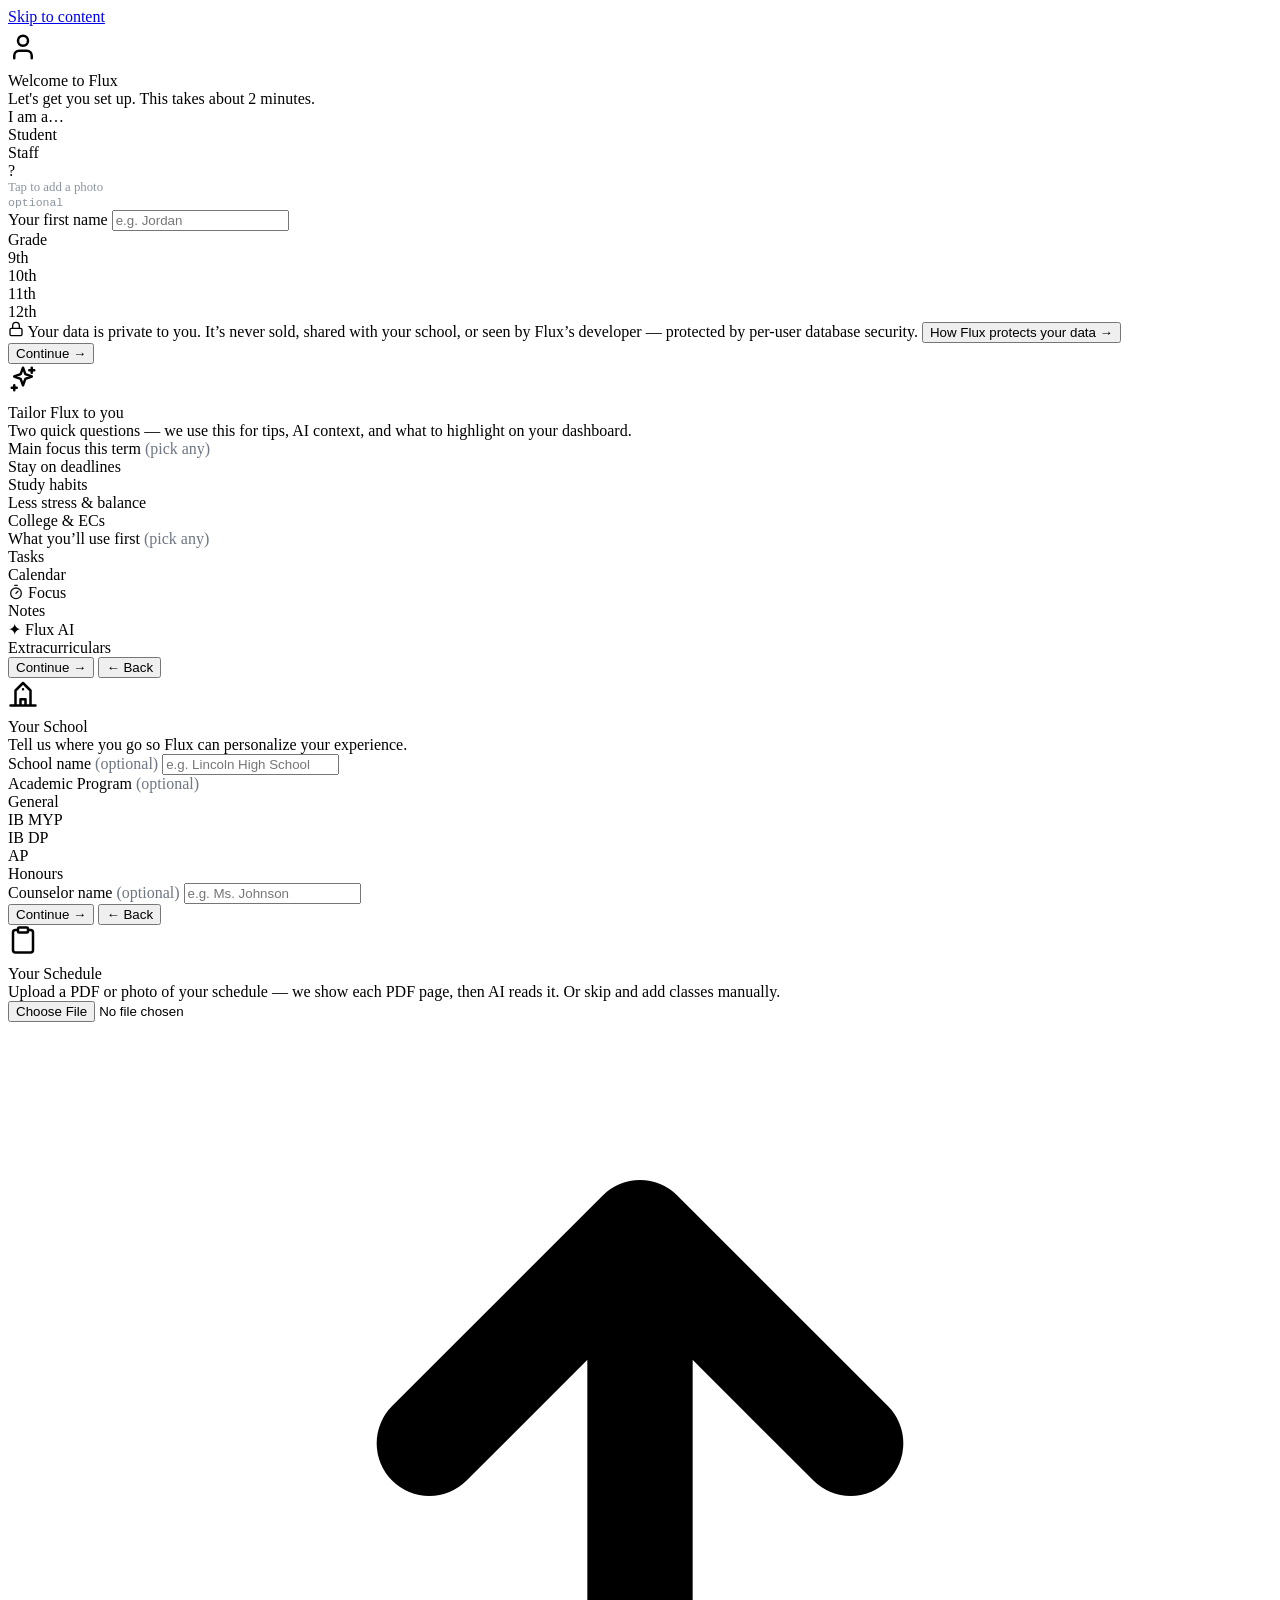
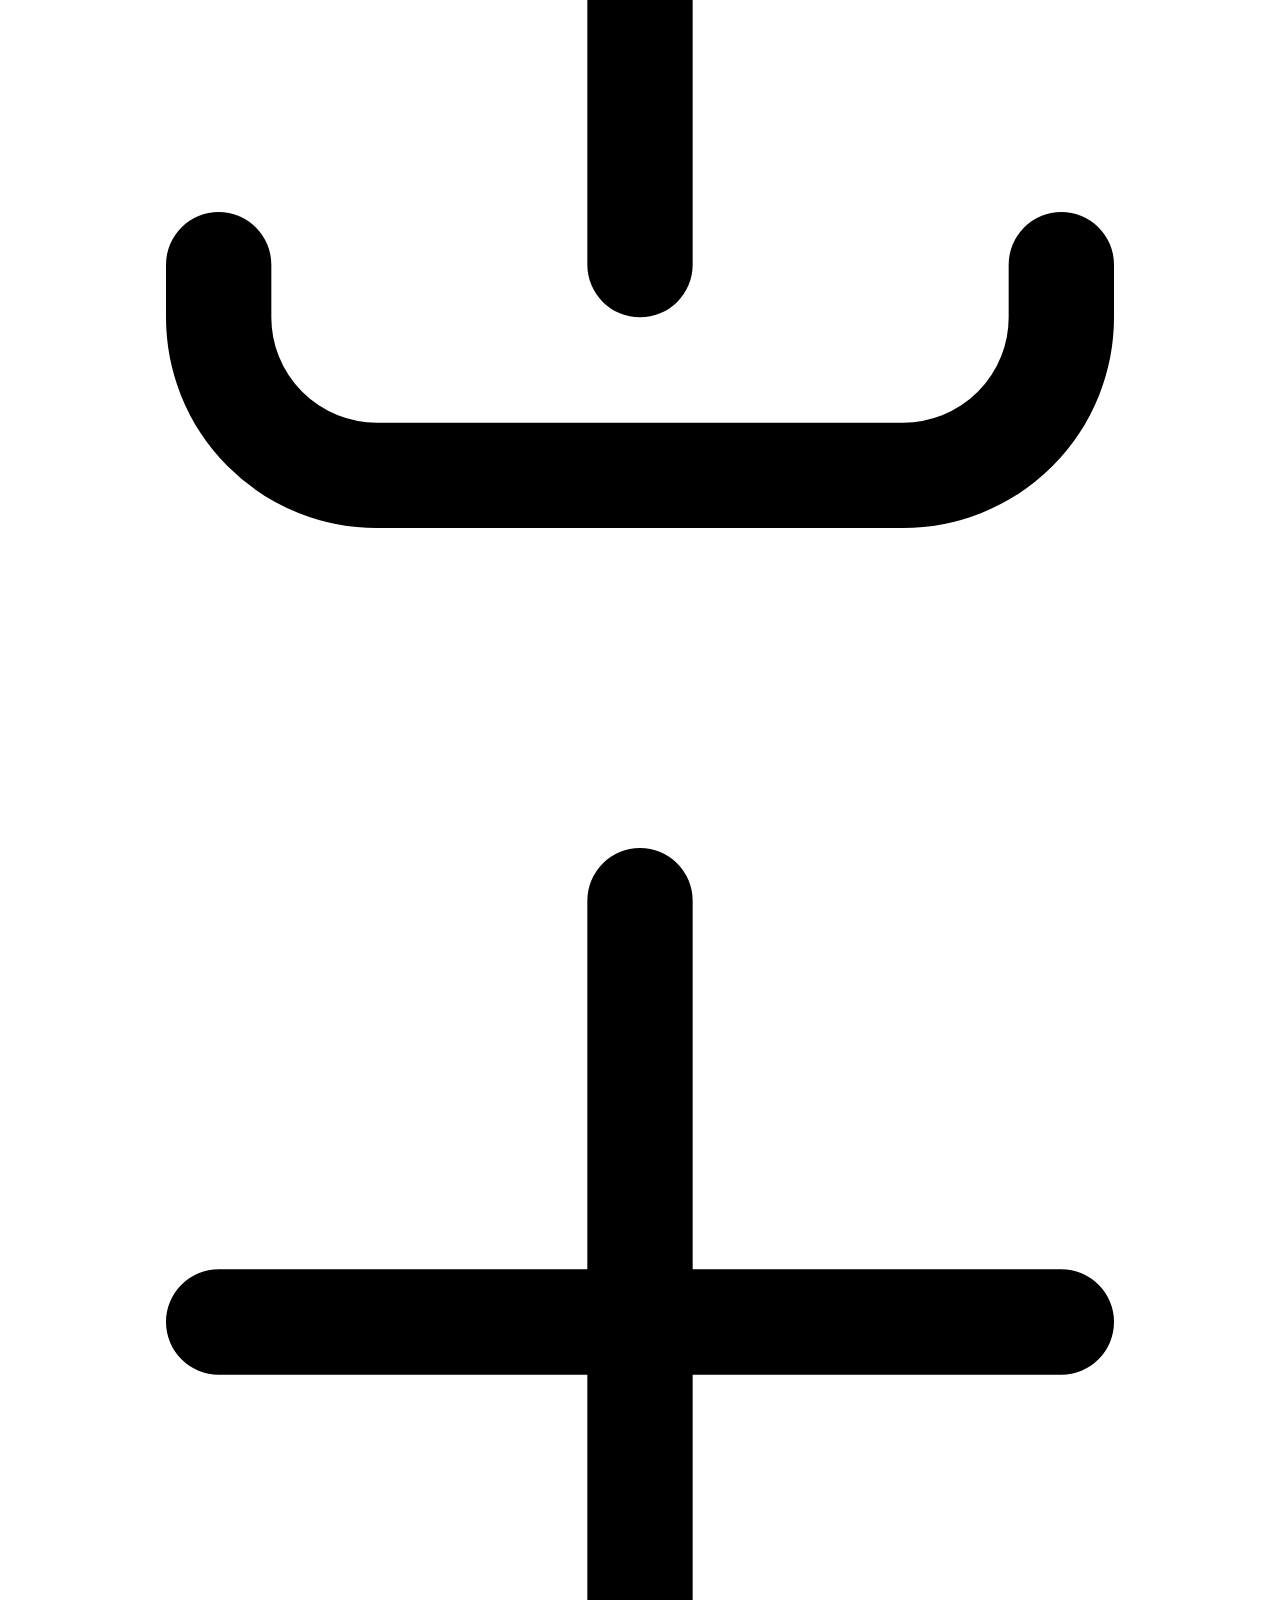
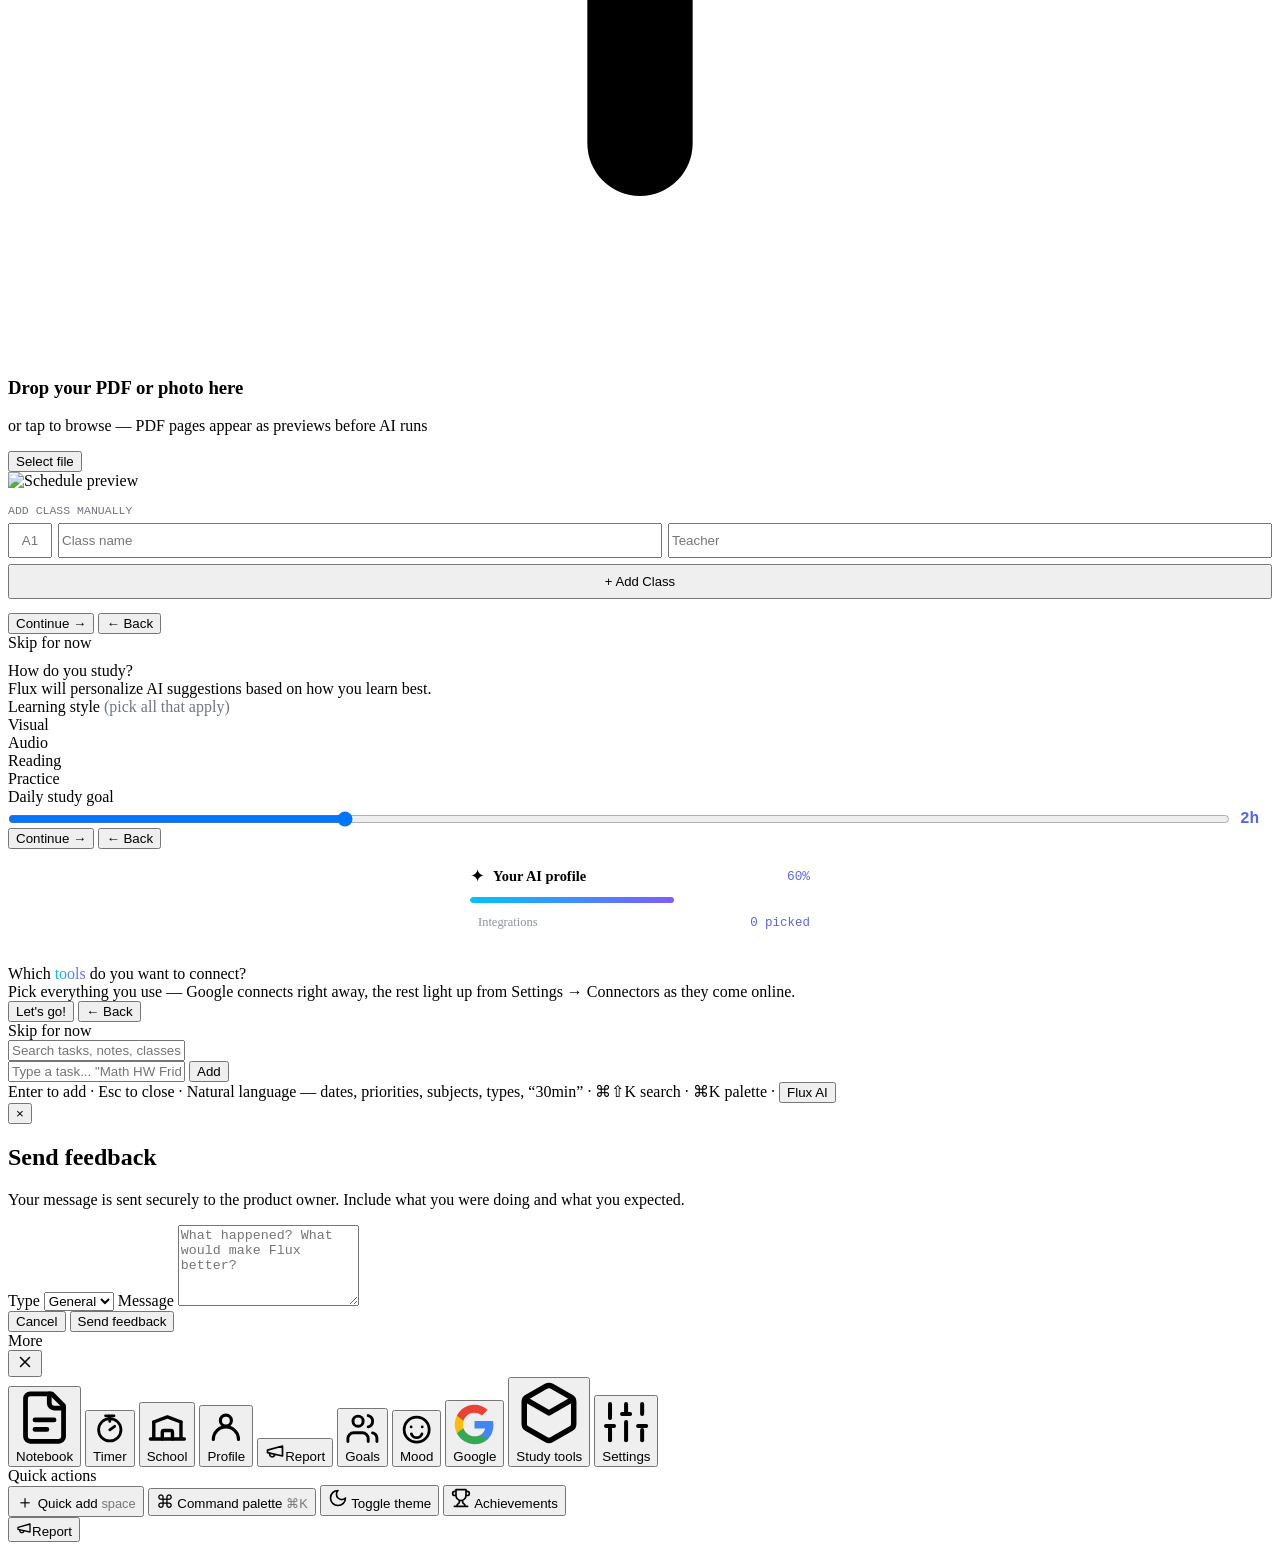
==== commit 62b04316: "fix: don't let a throwing panel renderer abort the rest of nav() `nav()` dispatched the per-panel re" ====
--- a/index.html
+++ b/index.html
@@ -106,7 +106,7 @@
 <link rel="preload" href="public/fonts/jetbrains-mono-latin-var.woff2" as="font" type="font/woff2" crossorigin>
 <!-- Flux CSS — 139 per-page stylesheets bundled into one minified file in exact cascade order (see scripts/web-bundle-manifest.json "css"; rebuild: npm run build:web). Google Fonts stays a separate <link> above. -->
 <!-- NB: Flux Pulse layout intentionally NOT loaded (pulse-layout.css + pulse-perf.css removed — caused lag). -->
-<link rel="stylesheet" href="public/bundles/flux.10d5b195.css">
+<link rel="stylesheet" href="public/bundles/flux.b60459f2.css">
 </head>
 <body>
 <noscript>
@@ -258,20 +258,19 @@
 
         <div class="lx-highlights" aria-label="Highlights">
           <span class="lx-chip"><svg viewBox="0 0 24 24" fill="none" stroke="#7fdcff" stroke-width="2" stroke-linecap="round" stroke-linejoin="round" aria-hidden="true"><path d="m12 3-1.9 5.8a2 2 0 0 1-1.3 1.3L3 12l5.8 1.9a2 2 0 0 1 1.3 1.3L12 21l1.9-5.8a2 2 0 0 1 1.3-1.3L21 12l-5.8-1.9a2 2 0 0 1-1.3-1.3Z"/></svg>Flux AI tutor</span>
-          <span class="lx-chip"><svg viewBox="0 0 24 24" fill="none" stroke="#8ab4ff" stroke-width="2" stroke-linecap="round" stroke-linejoin="round" aria-hidden="true"><rect x="3" y="5" width="18" height="16" rx="2"/><path d="M3 10h18M8 3v4M16 3v4"/></svg>Smart calendar</span>
+          <span class="lx-chip"><svg viewBox="0 0 24 24" fill="none" stroke="#8ab4ff" stroke-width="2" stroke-linecap="round" stroke-linejoin="round" aria-hidden="true"><rect x="3" y="5" width="18" height="16" rx="2"/><path d="M3 10h18M8 3v4M16 3v4"/></svg>Calendar + Google sync</span>
           <span class="lx-chip"><svg viewBox="0 0 24 24" fill="none" stroke="#ffd66b" stroke-width="2" stroke-linecap="round" stroke-linejoin="round" aria-hidden="true"><path d="M4 19V5M4 19h16M8 17v-5M12 17V9M16 17v-8"/></svg>4-decimal GPA</span>
-          <span class="lx-chip"><svg viewBox="0 0 24 24" fill="none" stroke="#b7a4ff" stroke-width="2" stroke-linecap="round" stroke-linejoin="round" aria-hidden="true"><path d="M9 3h6M10 3v6.5L4.8 18a2 2 0 0 0 1.7 3h11a2 2 0 0 0 1.7-3L14 9.5V3"/><path d="M7.5 14h9"/></svg>Study tools</span>
+          <span class="lx-chip"><svg viewBox="0 0 24 24" fill="none" stroke="#b7a4ff" stroke-width="2" stroke-linecap="round" stroke-linejoin="round" aria-hidden="true"><path d="M16 21v-2a4 4 0 0 0-4-4H6a4 4 0 0 0-4 4v2"/><circle cx="9" cy="7" r="4"/><path d="M22 21v-2a4 4 0 0 0-3-3.87M16 3.13A4 4 0 0 1 16 11"/></svg>Co-work rooms</span>
         </div>
 
         <div class="lx-integrations">
           <div class="lx-integrations-label">Works with your tools</div>
           <div class="lx-logos">
-            <span class="lx-logo is-google" title="Google"><svg viewBox="0 0 24 24" xmlns="http://www.w3.org/2000/svg" aria-hidden="true"><path d="M22.56 12.25c0-.78-.07-1.53-.2-2.25H12v4.26h5.92c-.26 1.37-1.04 2.53-2.21 3.31v2.77h3.57c2.08-1.92 3.28-4.74 3.28-8.09z" fill="#4285F4"/><path d="M12 23c2.97 0 5.46-.98 7.28-2.66l-3.57-2.77c-.98.66-2.23 1.06-3.71 1.06-2.86 0-5.29-1.93-6.16-4.53H2.18v2.84C3.99 20.53 7.7 23 12 23z" fill="#34A853"/><path d="M5.84 14.09c-.22-.66-.35-1.36-.35-2.09s.13-1.43.35-2.09V7.07H2.18C1.43 8.55 1 10.22 1 12s.43 3.45 1.18 4.93l2.85-2.22.81-.62z" fill="#FBBC05"/><path d="M12 5.38c1.62 0 3.06.56 4.21 1.64l3.15-3.15C17.45 2.09 14.97 1 12 1 7.7 1 3.99 3.47 2.18 7.07l3.66 2.84c.87-2.6 3.3-4.53 6.16-4.53z" fill="#EA4335"/></svg></span>
-            <span class="lx-logo is-google" title="Google Calendar"><svg viewBox="0 0 512 512" xmlns="http://www.w3.org/2000/svg" aria-hidden="true"><path d="M390.736 121.264H121.264V390.736H390.736V121.264Z" fill="#fff"/><path d="M390.736 512 512 390.736l-60.632-10.344-60.632 10.344-11.066 55.46z" fill="#EA4335"/><path d="M0 390.736v80.842C0 493.912 18.088 512 40.42 512h80.844l12.45-60.632-12.45-60.632-66.066-10.344z" fill="#188038"/><path d="M512 121.264V40.42C512 18.088 493.912 0 471.58 0H390.736c-7.376 30.072-11.065 52.203-11.066 66.392 0 14.188 3.689 32.479 11.066 54.872 26.82 7.68 47.031 11.52 60.632 11.52s33.812-3.839 60.632-11.52z" fill="#1967D2"/><path d="M512 121.264H390.736V390.736H512V121.264Z" fill="#FBBC04"/><path d="M390.736 390.736H121.264V512H390.736V390.736Z" fill="#34A853"/><path d="M390.736 0H40.422C18.088 0 0 18.088 0 40.42V390.736H121.264V121.264H390.736V0Z" fill="#4285F4"/><path d="M176.54 330.308c-10.072-6.804-17.046-16.74-20.852-29.88l23.378-9.632c2.12 8.084 5.825 14.349 11.116 18.796 5.254 4.446 11.654 6.636 19.132 6.636 7.645 0 14.213-2.325 19.704-6.974 5.492-4.648 8.254-10.576 8.254-17.75 0-7.344-2.897-13.34-8.69-17.988-5.794-4.648-13.07-6.972-21.76-6.972h-13.508v-23.14h12.126c7.477 0 13.776-2.022 18.896-6.066 5.12-4.04 7.68-9.566 7.68-16.606 0-6.264-2.29-11.25-6.87-14.988-4.58-3.74-10.376-5.626-17.416-5.626-6.872 0-12.328 1.82-16.37 5.49-4.041 3.681-6.834 8.329-8.582 13.508l-23.14-9.634c3.064-8.69 8.69-16.37 16.942-23.006 8.252-6.636 18.796-9.97 31.596-9.97 9.466 0 17.988 1.82 25.534 5.49 7.544 3.672 13.472 8.758 17.75 15.226 4.28 6.5 6.4 13.776 6.4 21.86 0 8.252-1.986 15.226-5.96 20.952-3.974 5.726-8.86 10.104-14.654 13.17v1.38c7.481 3.085 13.98 8.151 18.796 14.654 4.884 6.568 7.344 14.416 7.344 23.58 0 9.16-2.326 17.346-6.974 24.52-4.648 7.176-11.08 12.834-19.234 16.944-8.184 4.11-17.38 6.2-27.586 6.2-11.824.032-22.736-3.37-32.808-10.174zM320.132 214.298l-25.666 18.56-12.834-19.468 46.046-33.214h17.65v156.666h-25.196z" fill="#4285F4"/></svg></span>
-            <span class="lx-logo is-google" title="Gmail"><svg viewBox="0 49.4 512 399.42" xmlns="http://www.w3.org/2000/svg" aria-hidden="true"><path fill="#4285f4" d="M34.91 448.818h81.454V251L0 163.727V413.91c0 19.287 15.622 34.91 34.91 34.91z"/><path fill="#34a853" d="M395.636 448.818h81.455c19.287 0 34.909-15.622 34.909-34.909V163.727L395.636 251z"/><path fill="#fbbc04" d="M395.636 99.727V251L512 163.727v-46.545c0-43.142-49.25-67.782-83.782-41.891z"/><path fill="#ea4335" d="M116.364 251V99.727L256 204.455 395.636 99.727V251L256 355.727z"/><path fill="#c5221f" d="M0 117.182v46.545L116.364 251V99.727L83.782 75.291C49.25 49.4 0 74.04 0 117.18z"/></svg></span>
-            <span class="lx-logo is-google" title="Google Drive"><svg viewBox="0 0 87.3 78" xmlns="http://www.w3.org/2000/svg" aria-hidden="true"><path fill="#0066da" d="m6.6 66.85 3.85 6.65c.8 1.4 1.95 2.5 3.3 3.3L27.5 53H0c0 1.55.4 3.1 1.2 4.5z"/><path fill="#00ac47" d="M43.65 25 29.9 1.2c-1.35.8-2.5 1.9-3.3 3.3l-25.4 44A9.06 9.06 0 0 0 0 53h27.5z"/><path fill="#ea4335" d="M73.55 76.8c1.35-.8 2.5-1.9 3.3-3.3l1.6-2.75L86.1 57.5c.8-1.4 1.2-2.95 1.2-4.5H59.798l5.852 11.5z"/><path fill="#00832d" d="M43.65 25 57.4 1.2C56.05.4 54.5 0 52.9 0H34.4c-1.6 0-3.15.45-4.5 1.2z"/><path fill="#2684fc" d="M59.8 53H27.5L13.75 76.8c1.35.8 2.9 1.2 4.5 1.2h50.8c1.6 0 3.15-.45 4.5-1.2z"/><path fill="#ffba00" d="m73.4 26.5-12.7-22c-.8-1.4-1.95-2.5-3.3-3.3L43.65 25 59.8 53h27.45c0-1.55-.4-3.1-1.2-4.5z"/></svg></span>
-            <span class="lx-logo is-google" title="Google Classroom"><svg viewBox="0 0 578.9 500" xmlns="http://www.w3.org/2000/svg" aria-hidden="true"><path fill="#0F9D58" d="M52.6 52.6h473.7v394.7H52.6z"/><path fill="#57BB8A" d="M394.7 263.2a29.6 29.6 0 1 0 0-59.2 29.6 29.6 0 0 0 0 59.2zm0 19.7c-31.7 0-65.8 16.8-65.8 37.6v21.6h131.6v-21.6c0-20.8-34.1-37.6-65.8-37.6zm-210.5-19.7a29.6 29.6 0 1 0 0-59.2 29.6 29.6 0 0 0 0 59.2zm0 19.7c-31.7 0-65.8 16.8-65.8 37.6v21.6H250v-21.6c0-20.8-34.1-37.6-65.8-37.6z"/><path fill="#F7F7F7" d="M289.5 236.8a39.5 39.5 0 1 0 0-79 39.5 39.5 0 0 0 0 79zm0 26.4c-44.4 0-92.1 23.6-92.1 52.6v26.3h184.2v-26.3c0-29.1-47.7-52.6-92.1-52.6z"/><path fill="#F1F1F1" d="M342.1 421.1h118.4v26.3H342.1z"/><path fill="#F4B400" d="M539.5 0h-500A39.5 39.5 0 0 0 0 39.5v421.1A39.5 39.5 0 0 0 39.5 500h500a39.5 39.5 0 0 0 39.5-39.5v-421A39.5 39.5 0 0 0 539.5 0zm-13.2 447.4H52.6V52.6h473.7z"/></svg></span>
-            <span class="lx-logo" title="Canvas"><svg viewBox="0 0 24 24" xmlns="http://www.w3.org/2000/svg" aria-hidden="true"><circle cx="12" cy="12" r="3.1" fill="#E72429"/><circle cx="12" cy="4.1" r="1.5" fill="#E72429"/><circle cx="12" cy="19.9" r="1.5" fill="#E72429"/><circle cx="4.1" cy="12" r="1.5" fill="#E72429"/><circle cx="19.9" cy="12" r="1.5" fill="#E72429"/><circle cx="6.4" cy="6.4" r="1.5" fill="#E72429"/><circle cx="17.6" cy="17.6" r="1.5" fill="#E72429"/><circle cx="17.6" cy="6.4" r="1.5" fill="#E72429"/><circle cx="6.4" cy="17.6" r="1.5" fill="#E72429"/></svg></span>
+            <span class="lx-logo" title="Google"><svg viewBox="0 0 24 24" xmlns="http://www.w3.org/2000/svg" aria-hidden="true"><path d="M22.56 12.25c0-.78-.07-1.53-.2-2.25H12v4.26h5.92c-.26 1.37-1.04 2.53-2.21 3.31v2.77h3.57c2.08-1.92 3.28-4.74 3.28-8.09z" fill="#4285F4"/><path d="M12 23c2.97 0 5.46-.98 7.28-2.66l-3.57-2.77c-.98.66-2.23 1.06-3.71 1.06-2.86 0-5.29-1.93-6.16-4.53H2.18v2.84C3.99 20.53 7.7 23 12 23z" fill="#34A853"/><path d="M5.84 14.09c-.22-.66-.35-1.36-.35-2.09s.13-1.43.35-2.09V7.07H2.18C1.43 8.55 1 10.22 1 12s.43 3.45 1.18 4.93l2.85-2.22.81-.62z" fill="#FBBC05"/><path d="M12 5.38c1.62 0 3.06.56 4.21 1.64l3.15-3.15C17.45 2.09 14.97 1 12 1 7.7 1 3.99 3.47 2.18 7.07l3.66 2.84c.87-2.6 3.3-4.53 6.16-4.53z" fill="#EA4335"/></svg></span>
+            <span class="lx-logo" title="Google Calendar"><svg viewBox="0 0 512 512" xmlns="http://www.w3.org/2000/svg" aria-hidden="true"><path d="M390.736 121.264H121.264V390.736H390.736V121.264Z" fill="#fff"/><path d="M390.736 512 512 390.736l-60.632-10.344-60.632 10.344-11.066 55.46z" fill="#EA4335"/><path d="M0 390.736v80.842C0 493.912 18.088 512 40.42 512h80.844l12.45-60.632-12.45-60.632-66.066-10.344z" fill="#188038"/><path d="M512 121.264V40.42C512 18.088 493.912 0 471.58 0H390.736c-7.376 30.072-11.065 52.203-11.066 66.392 0 14.188 3.689 32.479 11.066 54.872 26.82 7.68 47.031 11.52 60.632 11.52s33.812-3.839 60.632-11.52z" fill="#1967D2"/><path d="M512 121.264H390.736V390.736H512V121.264Z" fill="#FBBC04"/><path d="M390.736 390.736H121.264V512H390.736V390.736Z" fill="#34A853"/><path d="M390.736 0H40.422C18.088 0 0 18.088 0 40.42V390.736H121.264V121.264H390.736V0Z" fill="#4285F4"/><path d="M176.54 330.308c-10.072-6.804-17.046-16.74-20.852-29.88l23.378-9.632c2.12 8.084 5.825 14.349 11.116 18.796 5.254 4.446 11.654 6.636 19.132 6.636 7.645 0 14.213-2.325 19.704-6.974 5.492-4.648 8.254-10.576 8.254-17.75 0-7.344-2.897-13.34-8.69-17.988-5.794-4.648-13.07-6.972-21.76-6.972h-13.508v-23.14h12.126c7.477 0 13.776-2.022 18.896-6.066 5.12-4.04 7.68-9.566 7.68-16.606 0-6.264-2.29-11.25-6.87-14.988-4.58-3.74-10.376-5.626-17.416-5.626-6.872 0-12.328 1.82-16.37 5.49-4.041 3.681-6.834 8.329-8.582 13.508l-23.14-9.634c3.064-8.69 8.69-16.37 16.942-23.006 8.252-6.636 18.796-9.97 31.596-9.97 9.466 0 17.988 1.82 25.534 5.49 7.544 3.672 13.472 8.758 17.75 15.226 4.28 6.5 6.4 13.776 6.4 21.86 0 8.252-1.986 15.226-5.96 20.952-3.974 5.726-8.86 10.104-14.654 13.17v1.38c7.481 3.085 13.98 8.151 18.796 14.654 4.884 6.568 7.344 14.416 7.344 23.58 0 9.16-2.326 17.346-6.974 24.52-4.648 7.176-11.08 12.834-19.234 16.944-8.184 4.11-17.38 6.2-27.586 6.2-11.824.032-22.736-3.37-32.808-10.174zM320.132 214.298l-25.666 18.56-12.834-19.468 46.046-33.214h17.65v156.666h-25.196z" fill="#4285F4"/></svg></span>
+            <span class="lx-logo" title="Gmail"><svg viewBox="0 49.4 512 399.42" xmlns="http://www.w3.org/2000/svg" aria-hidden="true"><path fill="#4285f4" d="M34.91 448.818h81.454V251L0 163.727V413.91c0 19.287 15.622 34.91 34.91 34.91z"/><path fill="#34a853" d="M395.636 448.818h81.455c19.287 0 34.909-15.622 34.909-34.909V163.727L395.636 251z"/><path fill="#fbbc04" d="M395.636 99.727V251L512 163.727v-46.545c0-43.142-49.25-67.782-83.782-41.891z"/><path fill="#ea4335" d="M116.364 251V99.727L256 204.455 395.636 99.727V251L256 355.727z"/><path fill="#c5221f" d="M0 117.182v46.545L116.364 251V99.727L83.782 75.291C49.25 49.4 0 74.04 0 117.18z"/></svg></span>
+            <span class="lx-logo" title="Google Drive"><svg viewBox="0 0 87.3 78" xmlns="http://www.w3.org/2000/svg" aria-hidden="true"><path fill="#0066da" d="m6.6 66.85 3.85 6.65c.8 1.4 1.95 2.5 3.3 3.3L27.5 53H0c0 1.55.4 3.1 1.2 4.5z"/><path fill="#00ac47" d="M43.65 25 29.9 1.2c-1.35.8-2.5 1.9-3.3 3.3l-25.4 44A9.06 9.06 0 0 0 0 53h27.5z"/><path fill="#ea4335" d="M73.55 76.8c1.35-.8 2.5-1.9 3.3-3.3l1.6-2.75L86.1 57.5c.8-1.4 1.2-2.95 1.2-4.5H59.798l5.852 11.5z"/><path fill="#00832d" d="M43.65 25 57.4 1.2C56.05.4 54.5 0 52.9 0H34.4c-1.6 0-3.15.45-4.5 1.2z"/><path fill="#2684fc" d="M59.8 53H27.5L13.75 76.8c1.35.8 2.9 1.2 4.5 1.2h50.8c1.6 0 3.15-.45 4.5-1.2z"/><path fill="#ffba00" d="m73.4 26.5-12.7-22c-.8-1.4-1.95-2.5-3.3-3.3L43.65 25 59.8 53h27.45c0-1.55-.4-3.1-1.2-4.5z"/></svg></span>
+            <span class="lx-logo" title="Google Classroom"><svg viewBox="0 0 578.9 500" xmlns="http://www.w3.org/2000/svg" aria-hidden="true"><path fill="#0F9D58" d="M52.6 52.6h473.7v394.7H52.6z"/><path fill="#57BB8A" d="M394.7 263.2a29.6 29.6 0 1 0 0-59.2 29.6 29.6 0 0 0 0 59.2zm0 19.7c-31.7 0-65.8 16.8-65.8 37.6v21.6h131.6v-21.6c0-20.8-34.1-37.6-65.8-37.6zm-210.5-19.7a29.6 29.6 0 1 0 0-59.2 29.6 29.6 0 0 0 0 59.2zm0 19.7c-31.7 0-65.8 16.8-65.8 37.6v21.6H250v-21.6c0-20.8-34.1-37.6-65.8-37.6z"/><path fill="#F7F7F7" d="M289.5 236.8a39.5 39.5 0 1 0 0-79 39.5 39.5 0 0 0 0 79zm0 26.4c-44.4 0-92.1 23.6-92.1 52.6v26.3h184.2v-26.3c0-29.1-47.7-52.6-92.1-52.6z"/><path fill="#F1F1F1" d="M342.1 421.1h118.4v26.3H342.1z"/><path fill="#F4B400" d="M539.5 0h-500A39.5 39.5 0 0 0 0 39.5v421.1A39.5 39.5 0 0 0 39.5 500h500a39.5 39.5 0 0 0 39.5-39.5v-421A39.5 39.5 0 0 0 539.5 0zm-13.2 447.4H52.6V52.6h473.7z"/></svg></span>
             <span class="lx-logo" title="Notion"><svg viewBox="0 0 24 24" xmlns="http://www.w3.org/2000/svg" aria-hidden="true"><rect width="24" height="24" rx="5" fill="#fff"/><path fill="#0f0f10" d="M8.2 6.6 6 6.78v.36l.74.36c.16.07.22.18.22.45v8.04l-1 .12v.42l2.66-.16v-.4l-.86.06V9.04l5.78 7.86 1.74-.1V7.4c0-.27.06-.4.28-.45l.62-.16V6.4l-2.7.18v.4l.9-.05v6.42L8.2 6.6z"/></svg></span>
             <span class="lx-logo" title="Obsidian"><svg viewBox="0 0 256 332" xmlns="http://www.w3.org/2000/svg" preserveAspectRatio="xMidYMid" aria-hidden="true"><path fill="#7C3AED" d="M209.6 305.8c-2 15-16.7 26.7-31.4 22.7-20.7-5.7-44.8-14.7-66.6-16.3l-33.2-2.5a21.9 21.9 0 0 1-14.1-6.6L6.9 244.1a21.9 21.9 0 0 1-4.3-24.4s35.4-77.8 36.8-81.9c1.3-4 6.1-39.3 9-58.3a22 22 0 0 1 7-13L123.2 5.6a22 22 0 0 1 31.9 2.8l57 72.3a23.3 23.3 0 0 1 4.9 14.4c0 13.7 1.2 41.8 8.7 60a238 238 0 0 0 28 46 11 11 0 0 1 .8 12.3c-5 8.5-14.8 24.7-28.8 45.5a112.6 112.6 0 0 0-16 47z"/><path fill="#A98BFF" d="M142.8 197.9c-12.7-31.8-16.5-55.6-15.7-74.6.8-18.9 6.3-33 12.4-45.6l4.7-9.2c4.6-8.9 8.9-17.3 11.3-26.6a61.7 61.7 0 0 0-1.3-34.7c-8.1-8.9-22-9.6-31 1.6L55.4 66.5a22 22 0 0 0-7 13l-8.3 54.7c0 .5-.1 1-.2 1.6 15.2 9.9 34.5 25.9 45 51.3 2 5 3.8 10.3 5 16a157 157 0 0 1 52.8-5.3z"/><path fill="#C4B2FF" d="M178.3 328.5c14.6 4 29.3-7.7 31.3-22.8a120 120 0 0 1 12.5-41c-16.5-35.4-36.4-53.8-58.1-62-23.2-8.6-48.4-5.7-74 .5 5.7 26 2.3 60-19.5 104.3 2.4 1.3 5.2 2 7.9 2.2l34.5 2.6c18.7 1.3 46.6 11 65.4 16.3z"/></svg></span>
           </div>
@@ -376,15 +375,15 @@
           <div class="login-feature-card" data-color="124,92,255">
             <div class="login-feature-icon" aria-hidden="true"><svg viewBox="0 0 24 24" width="22" height="22" fill="none" stroke="currentColor" stroke-width="2" stroke-linecap="round" stroke-linejoin="round" aria-hidden="true"><path d="M16 21v-2a4 4 0 0 0-4-4H6a4 4 0 0 0-4 4v2 M9 3a4 4 0 1 0 0 8 4 4 0 0 0 0-8Z M22 21v-2a4 4 0 0 0-3-3.87 M16 3.13a4 4 0 0 1 0 7.75"/></svg></div>
             <div class="login-feature-info">
-              <div class="login-feature-name">Study tools <span class="lx-tag-new">NEW</span></div>
-              <div class="login-feature-desc">A graphing calculator, formula sheets, language practice and unit converters — grouped by subject.</div>
+              <div class="login-feature-name">Co-work rooms <span class="lx-tag-new">NEW</span></div>
+              <div class="login-feature-desc">Open a live room on any task — shared checklist and presence so you study together in real time.</div>
             </div>
           </div>
           <div class="login-feature-card" data-color="59,130,246">
             <div class="login-feature-icon" aria-hidden="true"><svg viewBox="0 0 24 24" width="22" height="22" fill="none" stroke="currentColor" stroke-width="2" stroke-linecap="round" stroke-linejoin="round" aria-hidden="true"><path d="M8 2v4 M16 2v4 M3 6a2 2 0 0 1 2-2h14a2 2 0 0 1 2 2v14a2 2 0 0 1-2 2H5a2 2 0 0 1-2-2Z M3 10h18"/></svg></div>
             <div class="login-feature-info">
               <div class="login-feature-name">Smart calendar</div>
-              <div class="login-feature-desc">Tasks, classes and exams on one timeline, with your school’s bell schedule and no-school days built in.</div>
+              <div class="login-feature-desc">Tasks, classes and exams on one timeline with two-way Google Calendar sync.</div>
             </div>
           </div>
           <div class="login-feature-card" data-color="251,191,36">
@@ -419,7 +418,14 @@
             <div class="login-feature-icon" aria-hidden="true"><svg viewBox="0 0 24 24" width="22" height="22" fill="none" stroke="currentColor" stroke-width="2" stroke-linecap="round" stroke-linejoin="round" aria-hidden="true"><path d="M10 13a5 5 0 0 0 7.54.54l3-3a5 5 0 0 0-7.07-7.07l-1.72 1.71 M14 11a5 5 0 0 0-7.54-.54l-3 3a5 5 0 0 0 7.07 7.07l1.71-1.71"/></svg></div>
             <div class="login-feature-info">
               <div class="login-feature-name">Connected tools</div>
-              <div class="login-feature-desc">Canvas assignments, Notion / Obsidian export and iCal calendar feeds.</div>
+              <div class="login-feature-desc">Gmail → tasks, Drive &amp; Classroom import, Notion / Obsidian export and iCal feeds.</div>
+            </div>
+          </div>
+          <div class="login-feature-card" data-color="251,146,60">
+            <div class="login-feature-icon" aria-hidden="true"><svg viewBox="0 0 24 24" width="22" height="22" fill="none" stroke="currentColor" stroke-width="2" stroke-linecap="round" stroke-linejoin="round" aria-hidden="true"><path d="M16 21v-2a4 4 0 0 0-4-4H6a4 4 0 0 0-4 4v2 M9 3a4 4 0 1 0 0 8 4 4 0 0 0 0-8Z M16 11l2 2 4-4"/></svg></div>
+            <div class="login-feature-info">
+              <div class="login-feature-name">Office hours &amp; counselors <span class="lx-tag-new">NEW</span></div>
+              <div class="login-feature-desc">See when teachers are free, grab a drop-in slot, and book counselor time in two taps.</div>
             </div>
           </div>
         </div>
@@ -453,6 +459,7 @@
               <li><span class="lx-edu-chk">✓</span><span><b>Gradebook &amp; classes</b> — rosters, grades and per-student progress at a glance.</span></li>
               <li><span class="lx-edu-chk">✓</span><span><b>Counselor caseload</b> — meetings, student lists and caseload widgets in one view.</span></li>
               <li><span class="lx-edu-chk">✓</span><span><b>Admin operations</b> — announcements, school calendar and user management.</span></li>
+              <li><span class="lx-edu-chk">✓</span><span><b>Office hours</b> — publish drop-in hours students can actually find.</span></li>
             </ul>
           </div>
           <div class="lx-edu-card lx-edu-card--life">
@@ -463,7 +470,7 @@
               <li><span class="lx-edu-chk lx-edu-chk--g">✓</span><span><b>Personal hub</b> — your own dashboard of what matters outside the building.</span></li>
               <li><span class="lx-edu-chk lx-edu-chk--g">✓</span><span><b>Wellbeing</b> — check-ins and balance tracking, because burnout helps nobody.</span></li>
               <li><span class="lx-edu-chk lx-edu-chk--g">✓</span><span><b>Development</b> — PD hours and growth goals on your own terms.</span></li>
-              <li class="is-google"><span class="lx-edu-chk lx-edu-chk--g">✓</span><span><b>Your Google, your way</b> — personal Gmail, Drive and Calendar stay personal.</span></li>
+              <li><span class="lx-edu-chk lx-edu-chk--g">✓</span><span><b>Your Google, your way</b> — personal Gmail, Drive and Calendar stay personal.</span></li>
             </ul>
           </div>
         </div>
@@ -471,36 +478,34 @@
     </section>
 
     <!-- ── Voices ── -->
-    <!--
-      Placeholder quotes. Nothing here is a real testimonial, so the whole
-      section stays hidden until you put one in.
-
-      To add a real quote: fill in the blockquote and the name/role, then delete
-      the data-placeholder attribute from that <figure>. The section reveals
-      itself as soon as one figure has it removed. Keep data-aud-show="student"
-      or "staff" so the quote shows to the right audience. The letter in the
-      avatar circle is just the first initial.
-    -->
-    <section class="login-scroll-section lx-section" id="loginQuotes" aria-label="What people say">
+    <section class="login-scroll-section lx-section" aria-label="What people say">
       <div class="lx-wrap">
         <p class="lx-section-eyebrow lx-eyebrow-am">Why people stay</p>
         <h2 class="lx-section-title">Built with real students and staff</h2>
         <div class="lx-quote-grid">
-          <figure class="lx-quote" data-placeholder data-aud-show="student">
-            <blockquote></blockquote>
-            <figcaption><span class="lx-quote-av" style="background:linear-gradient(135deg,#00c2ff,#3b82f6)"></span><span><b></b><small></small></span></figcaption>
+          <figure class="lx-quote" data-aud-show="student">
+            <blockquote>The AI quizzed me on exactly the units I was weakest in. My chem grade went up a full letter this quarter.</blockquote>
+            <figcaption><span class="lx-quote-av" style="background:linear-gradient(135deg,#00c2ff,#3b82f6)">A</span><span><b>Aisha</b><small>11th grade · AP Chemistry</small></span></figcaption>
           </figure>
-          <figure class="lx-quote" data-placeholder data-aud-show="student">
-            <blockquote></blockquote>
-            <figcaption><span class="lx-quote-av" style="background:linear-gradient(135deg,#10d9a0,#00c2ff)"></span><span><b></b><small></small></span></figcaption>
+          <figure class="lx-quote" data-aud-show="student">
+            <blockquote>I snapped a photo of my syllabus and my entire semester appeared in the calendar. That was the moment I switched.</blockquote>
+            <figcaption><span class="lx-quote-av" style="background:linear-gradient(135deg,#10d9a0,#00c2ff)">J</span><span><b>Jordan</b><small>College freshman</small></span></figcaption>
           </figure>
-          <figure class="lx-quote" data-placeholder data-aud-show="staff">
-            <blockquote></blockquote>
-            <figcaption><span class="lx-quote-av" style="background:linear-gradient(135deg,#7c5cff,#f472b6)"></span><span><b></b><small></small></span></figcaption>
+          <figure class="lx-quote" data-aud-show="staff">
+            <blockquote>Work mode / personal mode is the feature I didn't know I needed. Sunday planning takes 20 minutes now — and it stays at school.</blockquote>
+            <figcaption><span class="lx-quote-av" style="background:linear-gradient(135deg,#7c5cff,#f472b6)">M</span><span><b>Mr. Delgado</b><small>Biology teacher</small></span></figcaption>
           </figure>
-          <figure class="lx-quote" data-placeholder data-aud-show="staff">
-            <blockquote></blockquote>
-            <figcaption><span class="lx-quote-av" style="background:linear-gradient(135deg,#34d399,#3b82f6)"></span><span><b></b><small></small></span></figcaption>
+          <figure class="lx-quote" data-aud-show="staff">
+            <blockquote>My students book my office hours straight from their planner — no email chains. Approvals happen in one tap between classes.</blockquote>
+            <figcaption><span class="lx-quote-av" style="background:linear-gradient(135deg,#fbbf24,#f472b6)">R</span><span><b>Ms. Rivera</b><small>School counselor</small></span></figcaption>
+          </figure>
+          <figure class="lx-quote" data-aud-show="student">
+            <blockquote>Co-work rooms got my study group through finals week. We knocked out the whole review checklist together.</blockquote>
+            <figcaption><span class="lx-quote-av" style="background:linear-gradient(135deg,#e879f9,#7c5cff)">P</span><span><b>Priya</b><small>10th grade</small></span></figcaption>
+          </figure>
+          <figure class="lx-quote" data-aud-show="staff">
+            <blockquote>Staff messaging finally lives where my planning does. Our whole grade-level team runs a group chat inside Flux now.</blockquote>
+            <figcaption><span class="lx-quote-av" style="background:linear-gradient(135deg,#34d399,#3b82f6)">K</span><span><b>Mr. Kim</b><small>Math department lead</small></span></figcaption>
           </figure>
         </div>
       </div>
@@ -864,7 +869,7 @@
         <button class="nav-item" onclick="nav('adminOps',this)" data-tab="adminOps" data-role-tab="admin" style="display:none"><span class="ni"><svg viewBox="0 0 24 24" width="18" height="18" fill="none" stroke="currentColor" stroke-width="2" stroke-linecap="round" stroke-linejoin="round" aria-hidden="true"><path d="M3 22h18M6 18v-7M10 18v-7M14 18v-7M18 18v-7M12 2 3 7h18l-9-5z"/></svg></span><span class="nl">Operations</span></button>
         <button class="nav-item" onclick="nav('staffWorkboard',this)" data-tab="staffWorkboard" data-role-tab="staff" style="display:none"><span class="ni"><svg viewBox="0 0 24 24" width="18" height="18" fill="none" stroke="currentColor" stroke-width="2" stroke-linecap="round" stroke-linejoin="round" aria-hidden="true"><path d="M14.7 6.3a1 1 0 0 0 0 1.4l1.6 1.6a1 1 0 0 0 1.4 0l3.77-3.77a6 6 0 0 1-7.94 7.94l-6.91 6.91a2.12 2.12 0 0 1-3-3l6.91-6.91a6 6 0 0 1 7.94-7.94l-3.76 3.76z"/></svg></span><span class="nl">Workboard</span></button>
         <button type="button" class="nav-item" onclick="nav('teacherDashboard',this);try{renderTeacherDashboard()}catch(e){}" data-tab="teacherDashboard" data-teacher-nav style="display:none"><span class="ni"><svg viewBox="0 0 24 24" width="18" height="18" fill="none" stroke="currentColor" stroke-width="2" stroke-linecap="round" stroke-linejoin="round" aria-hidden="true"><path d="M3 9l9-7 9 7v11a2 2 0 0 1-2 2H5a2 2 0 0 1-2-2z"/><path d="M9 22V12h6v10"/></svg></span><span class="nl">Overview</span></button>
-        <button type="button" class="nav-item" onclick="openTeacherClassesPanel()" data-tab="teacherDashboard" data-teacher-nav style="display:none"><span class="ni"><svg viewBox="0 0 24 24" width="18" height="18" fill="none" stroke="currentColor" stroke-width="2" stroke-linecap="round" stroke-linejoin="round" aria-hidden="true"><path d="M2 3h6a4 4 0 0 1 4 4v14a3 3 0 0 0-3-3H2z"/><path d="M22 3h-6a4 4 0 0 0-4 4v14a3 3 0 0 1 3-3h7z"/></svg></span><span class="nl">Rosters</span></button>
+        <button type="button" class="nav-item" onclick="openTeacherClassesPanel()" data-tab="teacherDashboard" data-teacher-nav style="display:none"><span class="ni"><svg viewBox="0 0 24 24" width="18" height="18" fill="none" stroke="currentColor" stroke-width="2" stroke-linecap="round" stroke-linejoin="round" aria-hidden="true"><path d="M2 3h6a4 4 0 0 1 4 4v14a3 3 0 0 0-3-3H2z"/><path d="M22 3h-6a4 4 0 0 0-4 4v14a3 3 0 0 1 3-3h7z"/></svg></span><span class="nl">Classes</span></button>
         <!-- Gradebook: hidden until a real gradebook panel exists. openTeacherGradebook() is
              still a stub that only toasts, and this duplicated "Classes" (both -> teacherDashboard).
              To restore: rename data-teacher-nav-todo back to data-teacher-nav. -->
@@ -884,10 +889,11 @@
         <button type="button" class="nav-item" data-school-nav-classic onclick="nav('school',this)" data-tab="school"><span class="ni"><svg viewBox="0 0 24 24" width="18" height="18" fill="none" stroke="currentColor" stroke-width="2" stroke-linecap="round" stroke-linejoin="round" aria-hidden="true"><rect x="4" y="2" width="16" height="20" rx="2"/><path d="M9 22v-4h6v4M8 6h.01M16 6h.01M12 6h.01M8 10h.01M16 10h.01M12 10h.01M8 14h.01M16 14h.01M12 14h.01"/></svg></span><span class="nl">School Info</span></button>
         <div id="sidebarSchoolWorkTabs" class="school-work-tabs" role="tablist" aria-label="School workspace" style="display:none">
         </div>
+        <button type="button" class="nav-item" data-school-feed-student-only onclick="nav('schoolFeedPanel',this);try{FluxStaffPlatform.renderSchoolFeed()}catch(e){}" data-tab="schoolFeedPanel"><span class="ni"><svg viewBox="0 0 24 24" width="18" height="18" fill="none" stroke="currentColor" stroke-width="2" stroke-linecap="round" stroke-linejoin="round" aria-hidden="true"><path d="m3 11 18-5v12L3 14v-3z"/><path d="M11.6 16.8a3 3 0 1 1-5.8-1.6"/></svg></span><span class="nl">Feed</span></button>
         <button class="nav-item" onclick="nav('notes',this)" data-tab="notes"><span class="ni"><svg viewBox="0 0 24 24" width="18" height="18" fill="none" stroke="currentColor" stroke-width="2" stroke-linecap="round" stroke-linejoin="round" aria-hidden="true"><path d="M14 2H6a2 2 0 0 0-2 2v16a2 2 0 0 0 2 2h12a2 2 0 0 0 2-2V8z"/><path d="M14 2v6h6M16 13H8M16 17H8M10 9H8"/></svg></span><span class="nl">Knowledge</span></button>
         <button class="nav-item" onclick="nav('notebook',this)" data-tab="notebook"><span class="ni"><svg viewBox="0 0 24 24" width="18" height="18" fill="none" stroke="currentColor" stroke-width="2" stroke-linecap="round" stroke-linejoin="round" aria-hidden="true"><path d="M4 19.5A2.5 2.5 0 0 1 6.5 17H20"/><path d="M6.5 2H20v20H6.5A2.5 2.5 0 0 1 4 19.5v-15A2.5 2.5 0 0 1 6.5 2z"/></svg></span><span class="nl">Notebook</span></button>
-        <button class="nav-item" onclick="nav('timer',this)" data-tab="timer"><span class="ni"><svg viewBox="0 0 24 24" width="18" height="18" fill="none" stroke="currentColor" stroke-width="2" stroke-linecap="round" stroke-linejoin="round" aria-hidden="true"><circle cx="12" cy="13" r="8"/><path d="M12 9v4l2 2M9 2h6"/></svg></span><span class="nl">Time</span></button>
-        <button class="nav-item" onclick="nav('canvas',this)" data-tab="canvas" aria-label="Canvas"><span class="ni"><svg viewBox="0 0 24 24" width="18" height="18" fill="none" stroke="currentColor" stroke-width="2" stroke-linecap="round" stroke-linejoin="round" aria-hidden="true"><path d="M22 10 12 5 2 10l10 5 10-5z"/><path d="M6 12v5c0 1.7 2.7 3 6 3s6-1.3 6-3v-5"/></svg></span><span class="nl">Canvas</span></button>
+        <button class="nav-item" onclick="nav('timer',this)" data-tab="timer"><span class="ni"><svg viewBox="0 0 24 24" width="18" height="18" fill="none" stroke="currentColor" stroke-width="2" stroke-linecap="round" stroke-linejoin="round" aria-hidden="true"><circle cx="12" cy="13" r="8"/><path d="M12 9v4l2 2M9 2h6"/></svg></span><span class="nl">Focus Timer</span></button>
+        <button class="nav-item" onclick="nav('canvas',this)" data-tab="canvas" aria-label="Google integrations"><span class="ni"><svg class="nt-svg" viewBox="0 0 24 24" width="18" height="18" aria-hidden="true"><path d="M22.56 12.25c0-.78-.07-1.53-.2-2.25H12v4.26h5.92c-.26 1.37-1.04 2.53-2.21 3.31v2.77h3.57c2.08-1.92 3.28-4.74 3.28-8.09z" fill="#4285F4"/><path d="M12 23c2.97 0 5.46-.98 7.28-2.66l-3.57-2.77c-.98.66-2.23 1.06-3.71 1.06-2.86 0-5.29-1.93-6.16-4.53H2.18v2.84C3.99 20.53 7.7 23 12 23z" fill="#34A853"/><path d="M5.84 14.09c-.22-.66-.35-1.36-.35-2.09s.13-1.43.35-2.09V7.07H2.18C1.43 8.55 1 10.22 1 12s.43 3.45 1.18 4.93l2.85-2.22.81-.62z" fill="#FBBC05"/><path d="M12 5.38c1.62 0 3.06.56 4.21 1.64l3.15-3.15C17.45 2.09 14.97 1 12 1 7.7 1 3.99 3.47 2.18 7.07l3.66 2.84c.87-2.6 3.3-4.53 6.16-4.53z" fill="#EA4335"/></svg></span><span class="nl">Google</span></button>
         <button class="nav-item" onclick="nav('toolbox',this)" data-tab="toolbox"><span class="ni"><svg viewBox="0 0 24 24" width="18" height="18" fill="none" stroke="currentColor" stroke-width="2" stroke-linecap="round" stroke-linejoin="round" aria-hidden="true"><rect x="2" y="7" width="20" height="14" rx="2"/><path d="M16 21V5a2 2 0 0 0-2-2h-4a2 2 0 0 0-2 2v16"/></svg></span><span class="nl">Study tools</span></button>
         <button type="button" class="nav-item" onclick="nav('staffTasks',this);try{FluxStaffPlatform.renderStaffTasksPanel()}catch(e){}" data-tab="staffTasks" data-staff-personal style="display:none"><span class="ni"><svg viewBox="0 0 24 24" width="18" height="18" fill="none" stroke="currentColor" stroke-width="2" stroke-linecap="round" stroke-linejoin="round" aria-hidden="true"><path d="M9 11l3 3L22 4"/><path d="M21 12v7a2 2 0 0 1-2 2H5a2 2 0 0 1-2-2V5a2 2 0 0 1 2-2h11"/></svg></span><span class="nl">Tasks</span></button>
         <button type="button" class="nav-item" onclick="nav('staffResources',this);try{FluxStaffPlatform.renderResourcesPanel()}catch(e){}" data-tab="staffResources" data-staff-personal style="display:none"><span class="ni"><svg viewBox="0 0 24 24" width="18" height="18" fill="none" stroke="currentColor" stroke-width="2" stroke-linecap="round" stroke-linejoin="round" aria-hidden="true"><path d="M22 19a2 2 0 0 1-2 2H4a2 2 0 0 1-2-2V5a2 2 0 0 1 2-2h5l2 3h9a2 2 0 0 1 2 2z"/></svg></span><span class="nl">Resources</span></button>
@@ -960,7 +966,7 @@
         <button class="nav-item" onclick="navMob('adminOps')" data-role-tab="admin" style="display:none"><span class="ni"><svg viewBox="0 0 24 24" width="18" height="18" fill="none" stroke="currentColor" stroke-width="2" stroke-linecap="round" stroke-linejoin="round" aria-hidden="true"><path d="M3 22h18M6 18v-7M10 18v-7M14 18v-7M18 18v-7M12 2 3 7h18l-9-5z"/></svg></span><span class="nl">Operations</span></button>
         <button class="nav-item" onclick="navMob('staffWorkboard')" data-role-tab="staff" style="display:none"><span class="ni"><svg viewBox="0 0 24 24" width="18" height="18" fill="none" stroke="currentColor" stroke-width="2" stroke-linecap="round" stroke-linejoin="round" aria-hidden="true"><path d="M14.7 6.3a1 1 0 0 0 0 1.4l1.6 1.6a1 1 0 0 0 1.4 0l3.77-3.77a6 6 0 0 1-7.94 7.94l-6.91 6.91a2.12 2.12 0 0 1-3-3l6.91-6.91a6 6 0 0 1 7.94-7.94l-3.76 3.76z"/></svg></span><span class="nl">Workboard</span></button>
         <button type="button" class="nav-item" onclick="navMob('teacherDashboard');try{renderTeacherDashboard()}catch(e){}" data-tab="teacherDashboard" data-teacher-nav style="display:none"><span class="ni"><svg viewBox="0 0 24 24" width="18" height="18" fill="none" stroke="currentColor" stroke-width="2" stroke-linecap="round" stroke-linejoin="round" aria-hidden="true"><path d="M3 9l9-7 9 7v11a2 2 0 0 1-2 2H5a2 2 0 0 1-2-2z"/><path d="M9 22V12h6v10"/></svg></span><span class="nl">Overview</span></button>
-        <button type="button" class="nav-item" onclick="openTeacherClassesPanel()" data-tab="teacherDashboard" data-teacher-nav style="display:none"><span class="ni"><svg viewBox="0 0 24 24" width="18" height="18" fill="none" stroke="currentColor" stroke-width="2" stroke-linecap="round" stroke-linejoin="round" aria-hidden="true"><path d="M2 3h6a4 4 0 0 1 4 4v14a3 3 0 0 0-3-3H2z"/><path d="M22 3h-6a4 4 0 0 0-4 4v14a3 3 0 0 1 3-3h7z"/></svg></span><span class="nl">Rosters</span></button>
+        <button type="button" class="nav-item" onclick="openTeacherClassesPanel()" data-tab="teacherDashboard" data-teacher-nav style="display:none"><span class="ni"><svg viewBox="0 0 24 24" width="18" height="18" fill="none" stroke="currentColor" stroke-width="2" stroke-linecap="round" stroke-linejoin="round" aria-hidden="true"><path d="M2 3h6a4 4 0 0 1 4 4v14a3 3 0 0 0-3-3H2z"/><path d="M22 3h-6a4 4 0 0 0-4 4v14a3 3 0 0 1 3-3h7z"/></svg></span><span class="nl">Classes</span></button>
         <!-- Gradebook: hidden until a real gradebook panel exists. openTeacherGradebook() is
              still a stub that only toasts, and this duplicated "Classes" (both -> teacherDashboard).
              To restore: rename data-teacher-nav-todo back to data-teacher-nav. -->
@@ -980,10 +986,11 @@
         <button type="button" class="nav-item" data-school-nav-classic onclick="navMob('school')"><span class="ni"><svg viewBox="0 0 24 24" width="18" height="18" fill="none" stroke="currentColor" stroke-width="2" stroke-linecap="round" stroke-linejoin="round" aria-hidden="true"><rect x="4" y="2" width="16" height="20" rx="2"/><path d="M9 22v-4h6v4M8 6h.01M16 6h.01M12 6h.01M8 10h.01M16 10h.01M12 10h.01M8 14h.01M16 14h.01M12 14h.01"/></svg></span><span class="nl">School Info</span></button>
         <div id="mobDrawerSchoolWorkTabs" class="school-work-tabs" role="tablist" aria-label="School workspace" style="display:none">
         </div>
+        <button type="button" class="nav-item" data-school-feed-student-only onclick="navMob('schoolFeedPanel');try{FluxStaffPlatform.renderSchoolFeed()}catch(e){}" data-tab="schoolFeedPanel"><span class="ni"><svg viewBox="0 0 24 24" width="18" height="18" fill="none" stroke="currentColor" stroke-width="2" stroke-linecap="round" stroke-linejoin="round" aria-hidden="true"><path d="m3 11 18-5v12L3 14v-3z"/><path d="M11.6 16.8a3 3 0 1 1-5.8-1.6"/></svg></span><span class="nl">Feed</span></button>
         <button class="nav-item" onclick="navMob('notes')"><span class="ni"><svg viewBox="0 0 24 24" width="18" height="18" fill="none" stroke="currentColor" stroke-width="2" stroke-linecap="round" stroke-linejoin="round" aria-hidden="true"><path d="M14 2H6a2 2 0 0 0-2 2v16a2 2 0 0 0 2 2h12a2 2 0 0 0 2-2V8z"/><path d="M14 2v6h6M16 13H8M16 17H8M10 9H8"/></svg></span><span class="nl">Knowledge</span></button>
         <button class="nav-item" onclick="navMob('notebook')"><span class="ni"><svg viewBox="0 0 24 24" width="18" height="18" fill="none" stroke="currentColor" stroke-width="2" stroke-linecap="round" stroke-linejoin="round" aria-hidden="true"><path d="M4 19.5A2.5 2.5 0 0 1 6.5 17H20"/><path d="M6.5 2H20v20H6.5A2.5 2.5 0 0 1 4 19.5v-15A2.5 2.5 0 0 1 6.5 2z"/></svg></span><span class="nl">Notebook</span></button>
-        <button class="nav-item" onclick="navMob('timer')"><span class="ni"><svg viewBox="0 0 24 24" width="18" height="18" fill="none" stroke="currentColor" stroke-width="2" stroke-linecap="round" stroke-linejoin="round" aria-hidden="true"><circle cx="12" cy="13" r="8"/><path d="M12 9v4l2 2M9 2h6"/></svg></span><span class="nl">Time</span></button>
-        <button class="nav-item" onclick="navMob('canvas')" aria-label="Canvas"><span class="ni"><svg viewBox="0 0 24 24" width="18" height="18" fill="none" stroke="currentColor" stroke-width="2" stroke-linecap="round" stroke-linejoin="round" aria-hidden="true"><path d="M22 10 12 5 2 10l10 5 10-5z"/><path d="M6 12v5c0 1.7 2.7 3 6 3s6-1.3 6-3v-5"/></svg></span><span class="nl">Canvas</span></button>
+        <button class="nav-item" onclick="navMob('timer')"><span class="ni"><svg viewBox="0 0 24 24" width="18" height="18" fill="none" stroke="currentColor" stroke-width="2" stroke-linecap="round" stroke-linejoin="round" aria-hidden="true"><circle cx="12" cy="13" r="8"/><path d="M12 9v4l2 2M9 2h6"/></svg></span><span class="nl">Focus Timer</span></button>
+        <button class="nav-item" onclick="navMob('canvas')" aria-label="Google integrations"><span class="ni"><svg class="nt-svg" viewBox="0 0 24 24" width="18" height="18" aria-hidden="true"><path d="M22.56 12.25c0-.78-.07-1.53-.2-2.25H12v4.26h5.92c-.26 1.37-1.04 2.53-2.21 3.31v2.77h3.57c2.08-1.92 3.28-4.74 3.28-8.09z" fill="#4285F4"/><path d="M12 23c2.97 0 5.46-.98 7.28-2.66l-3.57-2.77c-.98.66-2.23 1.06-3.71 1.06-2.86 0-5.29-1.93-6.16-4.53H2.18v2.84C3.99 20.53 7.7 23 12 23z" fill="#34A853"/><path d="M5.84 14.09c-.22-.66-.35-1.36-.35-2.09s.13-1.43.35-2.09V7.07H2.18C1.43 8.55 1 10.22 1 12s.43 3.45 1.18 4.93l2.85-2.22.81-.62z" fill="#FBBC05"/><path d="M12 5.38c1.62 0 3.06.56 4.21 1.64l3.15-3.15C17.45 2.09 14.97 1 12 1 7.7 1 3.99 3.47 2.18 7.07l3.66 2.84c.87-2.6 3.3-4.53 6.16-4.53z" fill="#EA4335"/></svg></span><span class="nl">Google</span></button>
         <button class="nav-item" onclick="navMob('toolbox')"><span class="ni"><svg viewBox="0 0 24 24" width="18" height="18" fill="none" stroke="currentColor" stroke-width="2" stroke-linecap="round" stroke-linejoin="round" aria-hidden="true"><rect x="2" y="7" width="20" height="14" rx="2"/><path d="M16 21V5a2 2 0 0 0-2-2h-4a2 2 0 0 0-2 2v16"/></svg></span><span class="nl">Study tools</span></button>
         <button type="button" class="nav-item" onclick="navMob('staffTasks');try{FluxStaffPlatform.renderStaffTasksPanel()}catch(e){}" data-tab="staffTasks" data-staff-personal style="display:none"><span class="ni"><svg viewBox="0 0 24 24" width="18" height="18" fill="none" stroke="currentColor" stroke-width="2" stroke-linecap="round" stroke-linejoin="round" aria-hidden="true"><path d="M9 11l3 3L22 4"/><path d="M21 12v7a2 2 0 0 1-2 2H5a2 2 0 0 1-2-2V5a2 2 0 0 1 2-2h11"/></svg></span><span class="nl">Tasks</span></button>
         <button type="button" class="nav-item" onclick="navMob('staffResources');try{FluxStaffPlatform.renderResourcesPanel()}catch(e){}" data-tab="staffResources" data-staff-personal style="display:none"><span class="ni"><svg viewBox="0 0 24 24" width="18" height="18" fill="none" stroke="currentColor" stroke-width="2" stroke-linecap="round" stroke-linejoin="round" aria-hidden="true"><path d="M22 19a2 2 0 0 1-2 2H4a2 2 0 0 1-2-2V5a2 2 0 0 1 2-2h5l2 3h9a2 2 0 0 1 2 2z"/></svg></span><span class="nl">Resources</span></button>
@@ -1191,15 +1198,20 @@
         <div class="dash-v2-work-head">
           <h2 class="dash-v2-work-title">Tasks</h2>
           <div class="dash-toolbar">
-            <div class="dash-toolbar-views"></div>
+            <div class="dash-toolbar-views">
+              <button class="view-btn tmode-btn active" data-view="list" onclick="switchView('list')" title="List view">☰ List</button>
+              <button class="view-btn tmode-btn" data-view="timeline" onclick="switchView('timeline')" title="Timeline">Timeline</button>
+            </div>
           </div>
         </div>
 
         <div class="dash-filters-row">
           <div class="dash-filters" id="filterChips">
             <button onclick="setFilter('active',this)" class="tmode-btn active">Active</button>
-            <button onclick="setFilter('today',this)" class="tmode-btn">Today</button>
+            <button onclick="setFilter('all',this)" class="tmode-btn">All</button>
+            <button onclick="setFilter('today',this)" class="tmode-btn">Due Today</button>
             <button onclick="setFilter('overdue',this)" class="tmode-btn">Overdue</button>
+            <button onclick="setFilter('high',this)" class="tmode-btn">High</button>
           </div>
         </div>
 
@@ -1420,42 +1432,51 @@
     <!-- ─── SCHOOL INFO ─── -->
     <div id="school" class="panel flux-page">
       <header class="flux-page-header flux-page-header--lead">
-        <p class="flux-page-sub">Your classes, schedule import, and locker details.</p>
+        <p class="flux-page-sub">Locker, classes, schedule import, and private teacher notes.</p>
       </header>
       <div class="flux-stack">
+      <div class="card" id="schoolJoinCard" style="display:none">
+        <h3>Join your school</h3>
+        <p style="font-size:.85rem;color:var(--muted2);margin:0 0 14px">Enter your school code to connect with classmates and staff on Flux.</p>
+        <div id="schoolJoinCurrent" style="display:none;margin-bottom:12px"></div>
+        <div id="schoolJoinForm">
+          <div style="display:flex;gap:10px;flex-wrap:wrap;align-items:flex-end">
+            <div style="flex:1;min-width:180px">
+              <label style="font-size:.72rem;color:var(--muted)">School code</label>
+              <input type="text" id="schoolJoinCodeInput" placeholder="IA-EAST" autocomplete="off" style="margin:0;text-transform:uppercase;font-family:'JetBrains Mono',monospace;letter-spacing:.04em">
+            </div>
+            <button type="button" onclick="joinFluxSchoolFromUI()" style="padding:10px 18px;white-space:nowrap;font-weight:700">Join school</button>
+          </div>
+          <p style="font-size:.75rem;color:var(--muted2);margin:12px 0 0">International Academy East: <strong style="color:var(--text)">IA-East</strong></p>
+        </div>
+      </div>
+      <div class="card">
+        <h3>School Info</h3>
+        <div class="school-info-grid">
+          <div class="info-tile"><div class="info-tile-label">Locker Number</div><div class="info-tile-val" id="displayLocker">—</div></div>
+          <div class="info-tile"><div class="info-tile-label">Locker Combo</div><div class="info-tile-val" id="displayCombo" style="font-size:.85rem;letter-spacing:2px">—</div><div class="info-tile-sub" style="font-size:.6rem;color:var(--red)">Private</div><button class="reveal-btn" id="revealComboBtn" onclick="toggleReveal('displayCombo','revealComboBtn')" title="Reveal"></button></div>
+          <div class="info-tile"><div class="info-tile-label">Counselor</div><div class="info-tile-val" id="displayCounselor" style="font-size:.82rem">—</div></div>
+          <div class="info-tile"><div class="info-tile-label">Student ID</div><div class="info-tile-val" id="displayStudentID">—</div><div class="info-tile-sub" style="font-size:.6rem;color:var(--red)">Private</div><button class="reveal-btn" id="revealSIDBtn" onclick="toggleReveal('displayStudentID','revealSIDBtn')" title="Reveal"></button></div>
+        </div>
+        <div style="display:grid;grid-template-columns:1fr 1fr;gap:10px;margin-bottom:10px">
+          <div><label style="font-size:.72rem;color:var(--muted)">Locker #</label><input type="text" id="inputLocker" placeholder="e.g. 342" style="margin-bottom:0"></div>
+          <div><label style="font-size:.72rem;color:var(--muted)">Combination</label><input type="text" id="inputCombo" placeholder="e.g. 14-32-07" style="margin-bottom:0"></div>
+          <div><label style="font-size:.72rem;color:var(--muted)">Counselor Name</label><input type="text" id="inputCounselor" placeholder="e.g. Ms. Johnson" style="margin-bottom:0"></div>
+          <div><label style="font-size:.72rem;color:var(--muted)">Student ID</label><input type="text" id="inputStudentID" placeholder="e.g. 123456" style="margin-bottom:0"></div>
+        </div>
+        <button onclick="saveSchoolInfo()" style="width:100%">Save Info</button>
+      </div>
       <div class="card" id="schoolCanvasLmsRow" style="display:none"></div>
       <div class="card">
         <h3>My Classes</h3>
-        <!-- One-tap timetable for schools on a fixed bell schedule. Fills the
-             A/B periods and their times; the student still names each class. -->
-        <div class="flux-preset-row" id="schoolPresetRow">
-          <div class="flux-preset-copy">
-            <strong>On a set bell schedule?</strong>
-            <span>Load your school's periods and times, then just name your classes.</span>
-          </div>
-          <div class="flux-preset-controls">
-            <label class="visually-hidden" for="schoolPresetVariant">Schedule type</label>
-            <select id="schoolPresetVariant" aria-label="Schedule type">
-              <option value="full">Full day · 7:45–2:35</option>
-              <option value="seminar">Seminar day</option>
-              <option value="half">Half day · 7:45–11:00</option>
-            </select>
-            <button type="button" class="btn-sec" onclick="applySchoolPreset('iae',document.getElementById('schoolPresetVariant').value)">
-              Use International Academy East
-            </button>
-            <button type="button" class="btn-sec" onclick="window.FluxSchoolCalendars&&FluxSchoolCalendars.applyYear('iae')" title="Adds no-school days, early releases, midterms and end-of-quarter dates, and turns on A/B day labels">
-              Load IAE 2026–27 calendar
-            </button>
-          </div>
-        </div>
         <div id="classesList"></div>
-        <div class="sch-add-class-row" style="display:grid;grid-template-columns:auto 1fr 1fr auto;gap:8px;align-items:end;margin-top:10px">
+        <div style="display:grid;grid-template-columns:auto 1fr 1fr auto;gap:8px;align-items:end;margin-top:10px">
           <div><label style="font-size:.7rem;color:var(--muted)">Period <span style="color:var(--muted2);font-weight:400">(A4, B4…)</span></label><input type="text" id="classPeriod" inputmode="text" autocomplete="off" placeholder="4 or B4" style="width:76px;min-width:64px;margin:0;padding:8px 6px" title="Type a number, or A3 / B4 for A-day or B-day period"></div>
           <div><label style="font-size:.7rem;color:var(--muted)">Class Name</label><input type="text" id="className" placeholder="e.g. Chemistry" style="margin:0"></div>
           <div><label style="font-size:.7rem;color:var(--muted)">Teacher</label><input type="text" id="classTeacher" placeholder="e.g. Mr. Smith" style="margin:0"></div>
-          <button onclick="addClass()" style="padding:10px 14px;align-self:end" aria-label="Add class" title="Add class">+</button>
-        </div>
-        <div class="sch-class-meta-row" style="display:grid;grid-template-columns:1fr 1fr;gap:8px;margin-top:8px">
+          <button onclick="addClass()" style="padding:10px 14px;align-self:end">+</button>
+        </div>
+        <div style="display:grid;grid-template-columns:1fr 1fr;gap:8px;margin-top:8px">
           <div><label style="font-size:.7rem;color:var(--muted)">Days</label>
             <select id="classDays" style="margin:0">
               <option value="">Any day</option>
@@ -1495,38 +1516,6 @@
           </div>
         </div>
       </div>
-      <!-- Was the first card on this tab, as a tall box of four read-only tiles
-           above the four inputs that set them. The tiles were dead markup —
-           renderSchool() only ever fills the inputs, so they permanently read
-           "—" — and the reveal buttons pointed at those tiles rather than at
-           the password inputs, so there was no way to read your own combo back.
-           Now: tiles gone, reveal buttons repointed at the inputs, and the whole
-           thing collapsed and moved below My Classes, which is what you came to
-           this tab to see. -->
-      <details class="card" id="schoolInfoCard">
-        <summary style="cursor:pointer;display:flex;align-items:center;gap:8px;font-size:.62rem;text-transform:uppercase;letter-spacing:2px;color:var(--muted);font-family:'JetBrains Mono',monospace;font-weight:500;padding:20px">
-          Locker, counselor &amp; student ID
-          <span class="expand-hint" style="text-transform:none;letter-spacing:0;font-family:inherit;color:var(--muted2)">— tap to edit</span>
-        </summary>
-        <div style="padding:0 20px 20px">
-          <div style="display:grid;grid-template-columns:1fr 1fr;gap:10px;margin-bottom:10px">
-            <div><label style="font-size:.72rem;color:var(--muted)">Locker #</label><input type="text" id="inputLocker" placeholder="e.g. 342" style="margin-bottom:0"></div>
-            <!-- Reveal buttons sit in a flex row beside their field, pinned to
-                 position:static inline. .reveal-btn asks for position:absolute, but
-                 the motion layer tags buttons .flux-ripple-host, which carries
-                 `position:relative !important` (flux-claude-magic.css:17) — and it
-                 does not always win the race, so one of these two ended up absolute
-                 against the card and floated to its top-right corner while the
-                 other sat in flow. Inline `static` beats the absolute rule, and if
-                 ripple-host does land, `relative` with the zeroed top/right leaves
-                 the button in flow as well. Either way both end up in the row. -->
-            <div><label style="font-size:.72rem;color:var(--muted)">Combination</label><div style="display:flex;gap:6px;align-items:center"><input type="text" id="inputCombo" placeholder="e.g. 14-32-07" style="margin:5px 0 0"><button class="reveal-btn" id="revealComboBtn" onclick="toggleReveal('inputCombo','revealComboBtn')" title="Show" style="position:static;top:0;right:0;flex:0 0 auto;font-size:1rem">👁</button></div></div>
-            <div><label style="font-size:.72rem;color:var(--muted)">Counselor Name</label><input type="text" id="inputCounselor" placeholder="e.g. Ms. Johnson" style="margin-bottom:0"></div>
-            <div><label style="font-size:.72rem;color:var(--muted)">Student ID</label><div style="display:flex;gap:6px;align-items:center"><input type="text" id="inputStudentID" placeholder="e.g. 123456" style="margin:5px 0 0"><button class="reveal-btn" id="revealSIDBtn" onclick="toggleReveal('inputStudentID','revealSIDBtn')" title="Show" style="position:static;top:0;right:0;flex:0 0 auto;font-size:1rem">👁</button></div></div>
-          </div>
-          <button onclick="saveSchoolInfo()" style="width:100%">Save Info</button>
-        </div>
-      </details>
       <div class="card flux-pdf-import-card-host">
         <h3>Import schedule (PDF or photo)</h3>
         <div style="font-size:.82rem;color:var(--muted2);margin-bottom:12px">Same flow as onboarding: PDF pages render as thumbnails; AI reads the first page for class extraction.</div>
@@ -1577,6 +1566,15 @@
         </div>
         <div id="schoolImgResult" style="display:none;margin-top:10px"></div>
       </div>
+      <div class="card">
+        <h3>Teacher Notes (Private)</h3>
+        <div id="teacherNotesList"></div>
+        <div class="irow" style="margin-top:8px">
+          <input type="text" id="tNoteTeacher" placeholder="Teacher name">
+          <input type="text" id="tNoteText" placeholder="e.g. always tests Friday material">
+          <button onclick="addTeacherNote()">+</button>
+        </div>
+      </div>
       </div>
     </div>
 
@@ -1652,15 +1650,9 @@
     <!-- ─── TIMER ─── -->
     <div id="timer" class="panel flux-page">
       <header class="flux-page-header flux-page-header--lead">
-        <p class="flux-page-sub">Clock, stopwatch, countdown, alarms and Pomodoro.</p>
+        <p class="flux-page-sub">Pomodoro, streaks, and where your time goes.</p>
       </header>
       <div class="flux-stack">
-      <!-- Mount for flux-time-tools.js: renders the Focus/Clock/Stopwatch/
-           Countdown/Alarms switcher plus whichever view is active. "Focus"
-           shows #timerFocusSection below rather than redrawing it, so the
-           Pomodoro timer keeps its own markup, ids and onclick handlers. -->
-      <div id="fluxTimeTools"></div>
-      <div id="timerFocusSection">
       <div class="card" style="text-align:center;padding:24px 16px">
         <div style="display:flex;gap:6px;justify-content:center;margin-bottom:20px;flex-wrap:wrap">
           <button class="tmode-btn active" onclick="setTMode('pomodoro',this)">Pomodoro</button>
@@ -1723,7 +1715,6 @@
         <h3>Session History</h3>
         <div id="sessionStatsCard"><div class="empty"><div class="empty-icon"></div><div class="empty-title">No sessions yet</div><div class="empty-sub">Press S or use the FAB to start tracking</div></div></div>
       </div>
-      </div><!-- /#timerFocusSection -->
       </div>
     </div>
 
@@ -1816,22 +1807,12 @@
 
     <div id="profile" class="panel flux-page">
       <header class="flux-page-header flux-page-header--lead">
-        <!-- setProfilePanelMode() rewrites this per role; kept in sync with the
-             student string there so there's no flash of stale copy on load. -->
-        <p class="flux-page-sub" id="profilePageSub">Your details, study style, course confidence, and stats.</p>
+        <p class="flux-page-sub" id="profilePageSub">Identity, study style, stats, and badges.</p>
       </header>
       <div class="flux-stack">
-      <!-- Your name and details lead this tab. #myCounselorSection used to sit
-           above them, so the first thing on your own profile was somebody
-           else's face. It has moved to the bottom of this stack, and is paused
-           on top of that — see FLUX_COUNSELOR_CONTACT_ENABLED in app.js. Kept
-           in the markup so un-pausing is one flag, not a re-layout. -->
+      <div id="myCounselorSection" class="my-counselor-section" data-student-profile-only></div>
       <div class="profile-hero">
-        <!-- No margin-bottom. This row is the card's only child, so the 14px it
-             used to carry stacked on top of the card's own 24px padding and left
-             a hollow strip under the name — visible now that the badges row
-             below renders nothing for students. -->
-        <div style="display:flex;align-items:center;gap:14px">
+        <div style="display:flex;align-items:center;gap:14px;margin-bottom:14px">
           <div class="p-avatar" id="pAvatar" onclick="document.getElementById('picUpload').click()">?
             <input type="file" id="picUpload" accept="image/*" style="display:none" onchange="handlePicUpload(event)">
           </div>
@@ -1875,26 +1856,16 @@
       </div>
       <div class="card" data-student-profile-only><h3>Course Confidence</h3><div id="confidenceSliders"></div><button onclick="saveConfidences()" style="width:100%;margin-top:8px">Save</button></div>
       <div class="card" data-student-profile-only><h3>Academic Stats</h3><div style="display:grid;grid-template-columns:1fr 1fr;gap:10px" id="profileStats"></div></div>
-      <div id="myCounselorSection" class="my-counselor-section" data-student-profile-only></div>
       </div>
     </div>
 
     <!-- ─── EXTRACURRICULARS ─── -->
     <div id="goals" class="panel flux-page">
       <header class="flux-page-header flux-page-header--lead">
-        <p class="flux-page-sub">Two halves: <strong>Activities</strong> is what you do and what you're working towards; <strong>Colleges</strong> is where you're applying. Use <strong>Calendar</strong> on any activity to show it on your planner calendar.</p>
+        <p class="flux-page-sub">Activities, target schools, goals, AI advisor, and college chat. Use <strong>Calendar</strong> on any activity to show it on your planner calendar.</p>
       </header>
-      <!-- Five long cards in one column mixed "what I do after school" with
-           "where I am applying", and the two AI helpers sat four cards apart
-           with nothing to say they were for different questions. Two
-           sections, one helper each. -->
-      <div class="stabs flux-ec-stabs" role="tablist" aria-label="Extracurriculars sections">
-        <button type="button" class="stab active" role="tab" aria-selected="true" onclick="switchEcSection(&#39;activities&#39;,this)">Activities</button>
-        <button type="button" class="stab" role="tab" aria-selected="false" onclick="switchEcSection(&#39;colleges&#39;,this)">Colleges</button>
-      </div>
       <div class="flux-stack">
 
-      <div class="spane active" id="ecpane-activities">
       <!-- Activity list -->
       <div class="card">
         <h3>My Activities</h3>
@@ -1903,7 +1874,7 @@
         <div style="display:flex;gap:8px;align-items:end;flex-wrap:wrap">
           <div style="flex:1;min-width:160px"><label style="font-size:.7rem;color:var(--muted)">Activity name</label><input type="text" id="extraName" placeholder="e.g. Varsity Soccer, Debate Club..." style="margin:0"></div>
           <div><label style="font-size:.7rem;color:var(--muted)">Hours/wk</label><input type="number" id="extraHours" placeholder="5" min="0" max="40" style="margin:0;width:64px"></div>
-          <button id="extraSubmitBtn" onclick="addExtra()" style="align-self:end;padding:10px 14px" aria-label="Add activity" title="Add activity">+</button>
+          <button id="extraSubmitBtn" onclick="addExtra()" style="align-self:end;padding:10px 14px">+</button>
           <button id="extraCancelBtn" onclick="cancelEditExtra()" style="align-self:end;padding:10px 14px;display:none;background:transparent;border:1px solid var(--border);color:var(--muted)">Cancel</button>
         </div>
         <div style="margin-top:8px">
@@ -1911,6 +1882,28 @@
           <div id="extraTypeChips" style="display:flex;gap:6px;flex-wrap:wrap;margin-top:4px"></div>
         </div>
         <textarea id="extraDesc" placeholder="Brief description (optional)..." style="min-height:36px;margin-top:8px;font-size:.82rem"></textarea>
+      </div>
+
+      <!-- Target Schools -->
+      <div class="card">
+        <h3>Target Schools</h3>
+        <div id="schoolsList" style="margin-bottom:10px"></div>
+        <div class="irow" style="margin-top:4px">
+          <input type="text" id="schoolName" placeholder="e.g. MIT, Stanford, UCLA...">
+          <select id="schoolTier"><option value="reach">Reach</option><option value="target">Target</option><option value="safety">Safety</option></select>
+          <button onclick="addSchool()">+ Add</button>
+        </div>
+      </div>
+
+      <!-- AI Analysis -->
+      <div class="card" id="ecAICard">
+        <h3>✦ AI Activity Advisor</h3>
+        <p style="font-size:.82rem;color:var(--muted2);margin-bottom:12px">Get personalized suggestions and school-fit analysis based on your activities.</p>
+        <div style="display:flex;gap:8px;flex-wrap:wrap;margin-bottom:12px">
+          <button onclick="ecAISuggest()" class="dash-pill-btn" style="padding:6px 14px;font-size:.75rem">Suggest Activities</button>
+          <button onclick="ecAIAnalyze()" class="dash-pill-btn" style="padding:6px 14px;font-size:.75rem">Analyze School Fit</button>
+        </div>
+        <div id="ecAIResult" style="display:none"></div>
       </div>
 
       <!-- EC Goals -->
@@ -1921,30 +1914,6 @@
           <input type="text" id="ecGoalTitle" placeholder="e.g. Reach 100 volunteer hours">
           <input type="date" id="ecGoalDeadline">
           <button onclick="addECGoal()">+ Add</button>
-        </div>
-      </div>
-
-      <!-- AI Analysis -->
-      <div class="card" id="ecAICard">
-        <h3>✦ AI Activity Advisor</h3>
-        <p style="font-size:.82rem;color:var(--muted2);margin-bottom:12px">Get personalized suggestions and school-fit analysis based on your activities.</p>
-        <div style="display:flex;gap:8px;flex-wrap:wrap;margin-bottom:12px">
-          <button onclick="ecAISuggest()" class="dash-pill-btn" style="padding:6px 14px;font-size:.75rem">Suggest Activities</button>
-          <button onclick="ecAIAnalyze()" class="dash-pill-btn" style="padding:6px 14px;font-size:.75rem">Analyze School Fit</button>
-        </div>
-        <div id="ecAIResult" style="display:none"></div>
-      </div>
-      </div>
-
-      <div class="spane" id="ecpane-colleges">
-      <!-- Target Schools -->
-      <div class="card">
-        <h3>Target Schools</h3>
-        <div id="schoolsList" style="margin-bottom:10px"></div>
-        <div class="irow" style="margin-top:4px">
-          <input type="text" id="schoolName" placeholder="e.g. MIT, Stanford, UCLA...">
-          <select id="schoolTier"><option value="reach">Reach</option><option value="target">Target</option><option value="safety">Safety</option></select>
-          <button onclick="addSchool()">+ Add</button>
         </div>
       </div>
 
@@ -1966,7 +1935,6 @@
           <button type="button" onclick="sendEcCollegeChat()" id="ecChatSendBtn" style="padding:10px 16px;flex-shrink:0;font-size:.78rem;font-weight:700">Send</button>
         </div>
         <div style="font-size:.65rem;color:var(--muted);margin-top:8px">Enter to send · Shift+Enter for new line</div>
-      </div>
       </div>
 
       </div>
@@ -1984,29 +1952,11 @@
         <h3>Daily Check-In</h3>
         <div style="font-size:.88rem;font-weight:600;margin-bottom:12px">How are you feeling today?</div>
         <div style="display:flex;justify-content:space-around;margin-bottom:16px">
-          <!-- The faces are emoji on purpose: flux-iconify swaps any emoji that
-               reaches the DOM for a monochrome SVG, so these paint as stroke
-               icons rather than colour emoji. The commit that went emoji-free
-               deleted these five and put nothing back, leaving five identical
-               blank circles under "How are you feeling today?". The names are
-               the ones flux-mood-prompt.js already shows for the same 1-5 scale,
-               rather than a second vocabulary for the same thing. aria-label as
-               well as the face, because the SVG iconify substitutes is
-               aria-hidden and carries no accessible name of its own.
-
-               Step 1 is 😰 rather than the 😞 it used to be, and the four other
-               places that draw this scale were moved with it. 😞 and 😕 both
-               resolve to the same `frown` icon, so steps 1 and 2 drew an
-               identical face and a five-point scale only offered four. The
-               emoji here is a lookup key, never something you see — 😰 resolves
-               to an open-mouthed dismayed face, which is the one shape in the
-               set that still reads differently from a frown at 22px. A shallower
-               frown was tried first and was indistinguishable at that size. -->
-          <button class="mood-btn" onclick="setMood(1,this)" aria-label="Rough" aria-pressed="false" title="Rough">😰</button>
-          <button class="mood-btn" onclick="setMood(2,this)" aria-label="Meh" aria-pressed="false" title="Meh">😞</button>
-          <button class="mood-btn" onclick="setMood(3,this)" aria-label="OK" aria-pressed="false" title="OK">😐</button>
-          <button class="mood-btn" onclick="setMood(4,this)" aria-label="Good" aria-pressed="false" title="Good">🙂</button>
-          <button class="mood-btn" onclick="setMood(5,this)" aria-label="Great" aria-pressed="false" title="Great">😄</button>
+          <button class="mood-btn" onclick="setMood(1,this)"></button>
+          <button class="mood-btn" onclick="setMood(2,this)"></button>
+          <button class="mood-btn" onclick="setMood(3,this)"></button>
+          <button class="mood-btn" onclick="setMood(4,this)"></button>
+          <button class="mood-btn" onclick="setMood(5,this)"></button>
         </div>
         <div style="font-size:.78rem;color:var(--muted2);margin-bottom:4px">Stress level:</div>
         <input type="range" id="stressSlider" min="1" max="10" value="3" oninput="setStress(this.value)" style="margin-bottom:0">
@@ -2198,7 +2148,7 @@
     <!-- ─── SETTINGS ─── -->
     <div id="settings" class="panel flux-page">
       <header class="flux-page-header flux-page-header--lead">
-        <p class="flux-page-sub">Appearance, alerts, connections, AI, account, your data, help and about.</p>
+        <p class="flux-page-sub">Appearance, alerts, connections, AI, account, and data.</p>
       </header>
       <div class="stabs flux-settings-stabs" role="tablist" aria-label="Settings sections">
         <button type="button" class="stab active" role="tab" aria-selected="true" onclick="switchStab('appearance',this)">Look</button>
@@ -2206,16 +2156,7 @@
         <button type="button" class="stab" role="tab" aria-selected="false" onclick="switchStab('connectors',this)">Connections</button>
         <button type="button" class="stab" role="tab" aria-selected="false" onclick="switchStab('ai',this)">AI</button>
         <button type="button" class="stab" role="tab" aria-selected="false" onclick="switchStab('account',this)">Account</button>
-        <!-- "Data & info" was one pane holding thirteen cards doing four
-             unrelated jobs — your data, help, app info and developer bits —
-             while Alerts and AI had two each. Split into three. The `data` id
-             is deliberately kept: flux-email-task-inbox and flux-automation-hooks
-             both call switchStab('data') to reveal their own injected card, so
-             renaming it would have pointed them at a pane that doesn't exist
-             and silently done nothing. -->
-        <button type="button" class="stab" role="tab" aria-selected="false" onclick="switchStab('data',this)">Your data</button>
-        <button type="button" class="stab" role="tab" aria-selected="false" onclick="switchStab('help',this)">Help</button>
-        <button type="button" class="stab" role="tab" aria-selected="false" onclick="switchStab('about',this)">About</button>
+        <button type="button" class="stab" role="tab" aria-selected="false" onclick="switchStab('data',this)">Data &amp; info</button>
       </div>
       <div class="flux-stack flux-settings-panes">
       <div class="spane active" id="spane-appearance">
@@ -2250,7 +2191,7 @@
           </div>
           <div style="display:flex;gap:8px;align-items:center">
             <input type="color" id="customColor" value="#00bfff" style="flex:0 0 44px;width:44px;height:38px;margin:0;padding:2px;border-radius:8px;cursor:pointer">
-            <button id="setCustomAccentBtn" onclick="applyCustomColor()" style="flex:1">Set custom accent</button>
+            <button onclick="applyCustomColor()" style="flex:1">Set custom accent</button>
           </div>
         </div>
         <!-- Advanced: per-element color overrides -->
@@ -2342,7 +2283,7 @@
           </div>
           <div class="srow" style="border:none;margin-top:8px">
             <div><div class="slabel">Reduce motion</div><div class="ssub">Minimize animations (also respects system setting)</div></div>
-            <button type="button" class="toggle" id="reduceMotionToggle" onclick="toggleReduceMotion()" aria-label="Reduce motion" aria-pressed="false"></button>
+            <button type="button" class="toggle" id="reduceMotionToggle" onclick="toggleReduceMotion()"></button>
           </div>
         </div>
         <div class="card" id="fluxA11ySuiteCard" style="display:none;margin-bottom:10px">
@@ -2363,37 +2304,13 @@
           <div class="tab-customizer" id="tabCustomizerList"></div>
           <button onclick="resetTabs()" class="btn-sec" style="width:100%;margin-top:14px;font-size:.78rem">↺ Reset to defaults</button>
         </div>
-
-        <!-- Owner only: hides sidebar tabs for EVERY planner. Backed by
-             public.platform_settings, written via the release-admin function.
-
-             Moved here from Data & info. It is the same decision as the card
-             directly above — which tabs appear in the sidebar — just applied to
-             everyone instead of to you, so having the two in different sections
-             meant hunting for the second one. flux-platform-ui.js finds it by
-             id, so the pane it lives in was never load-bearing. -->
-        <div class="card" id="platformUiCard" style="display:none;border-color:rgba(var(--accent-rgb),.28)">
-          <h3>Sidebar tabs — everyone</h3>
-          <p class="flux-pui-help">Untick a tab to hide it from every Flux planner, not just yours. Dashboard and Settings can't be hidden — they're the way back here.</p>
-          <div class="flux-pui-list" id="platformUiList"></div>
-          <p class="flux-pui-status" id="platformUiStatus"></p>
-          <div class="flux-pui-actions">
-            <button type="button" class="flux-pui-save" id="platformUiSave">Save for everyone</button>
-            <button type="button" class="flux-pui-reset" id="platformUiReset">Show all again</button>
-          </div>
-        </div>
       </div>
       <div class="spane" id="spane-notifications">
         <div class="card">
           <h3>Alerts</h3>
-          <!-- A .toggle is an empty <button> — the pill and knob are drawn in CSS,
-               so there is no text to read and the label beside it isn't connected
-               to it. Without aria-label these announce as "button", four in a row,
-               indistinguishable. Two switches in Appearance already carry both
-               attributes; these had been missed. -->
-          <div class="srow"><div><div class="slabel">Panic Mode</div><div class="ssub">Alert when task due within 12 hours</div></div><button class="toggle on" id="panicToggle" onclick="toggleSetting('panic',this)" aria-label="Panic Mode" aria-pressed="true"></button></div>
-          <div class="srow"><div><div class="slabel">Quiet Hours</div><div class="ssub">Silence during school hours</div></div><button type="button" class="toggle on" id="quietToggle" onclick="toggleSetting('quiet',this)" aria-label="Quiet Hours" aria-pressed="true"></button></div>
-          <div class="srow"><div><div class="slabel">Browser notifications</div><div class="ssub">Due-soon reminders (respects quiet hours)</div></div><button type="button" class="toggle" id="notifyBrowserToggle" onclick="toggleNotifyBrowser(this)" aria-label="Browser notifications" aria-pressed="false"></button></div>
+          <div class="srow"><div><div class="slabel">Panic Mode</div><div class="ssub">Alert when task due within 12 hours</div></div><button class="toggle on" id="panicToggle" onclick="toggleSetting('panic',this)"></button></div>
+          <div class="srow"><div><div class="slabel">Quiet Hours</div><div class="ssub">Silence during school hours</div></div><button type="button" class="toggle on" id="quietToggle" onclick="toggleSetting('quiet',this)"></button></div>
+          <div class="srow"><div><div class="slabel">Browser notifications</div><div class="ssub">Due-soon reminders (respects quiet hours)</div></div><button type="button" class="toggle" id="notifyBrowserToggle" onclick="toggleNotifyBrowser(this)"></button></div>
           <div class="srow" style="border:none;padding-top:4px">
             <div style="flex:1">
               <div id="notifyStatusLine" style="font-size:.72rem;color:var(--muted2);line-height:1.5;margin-bottom:8px"></div>
@@ -2553,20 +2470,48 @@
         </div>
       </div>
       <div class="spane" id="spane-data">
-        <!-- Your data — the export/delete rights the Privacy Policy promises.
-             Until this card existed the only delete path was owner-gated inside
-             the dev panel, so the published policy pointed at a button no
-             student or teacher could reach. -->
         <div class="card">
-          <h3>Your data</h3>
-          <p style="font-size:.78rem;color:var(--muted2);margin:0 0 12px;line-height:1.55">Download everything Flux holds for you, or delete it.</p>
-          <button type="button" class="btn-sec" style="width:100%;padding:10px 14px;font-size:.85rem;font-weight:600;margin-bottom:10px" onclick="exportData()">Download my data</button>
-          <button type="button" style="width:100%;padding:10px 14px;font-size:.85rem;font-weight:600;background:rgba(244,63,94,.1);border:1px solid rgba(244,63,94,.3);color:var(--red)" onclick="fluxDeleteMyData()">Delete my data</button>
-          <p style="font-size:.72rem;color:var(--muted);margin:12px 0 0;line-height:1.55">Deleting removes your planner — tasks, notes, grades, mood, schedule and school info — from this device and from your Flux account. It cannot be undone, so download a copy first if you want one. Your sign-in itself stays until you ask for the account to be closed, and anything a teacher or counselor recorded about you belongs to your school's records.</p>
-          <div class="srow" style="border:none;margin-top:14px;padding-top:14px;border-top:1px solid var(--border)">
-            <div><div class="slabel">Clear this device only</div><div class="ssub">Removes the copy in this browser. Your account keeps its copy and syncs back next time you sign in.</div></div>
-            <button type="button" onclick="clearCache()" class="btn-sec" style="padding:6px 12px;font-size:.78rem">Clear device</button>
-          </div>
+          <h3>Send feedback</h3>
+          <p style="font-size:.78rem;color:var(--muted2);margin:0 0 12px;line-height:1.55">Bug reports, ideas, or rough edges — goes to the Flux owner inbox when you’re signed in.</p>
+          <button type="button" class="btn-sec" style="width:100%;padding:10px 14px;font-size:.85rem;font-weight:600" onclick="openFluxFeedbackModal()">Open feedback</button>
+        </div>
+
+        <!-- Developer & about -->
+        <div class="card">
+          <h3>Developer</h3>
+          <div class="srow" style="border:none">
+            <div style="display:flex;align-items:center;gap:12px">
+              <div style="width:40px;height:40px;border-radius:50%;background:linear-gradient(135deg,var(--accent),var(--purple));display:flex;align-items:center;justify-content:center;font-size:.9rem;font-weight:800;color:#fff;flex-shrink:0">AM</div>
+              <div>
+                <div style="font-size:.92rem;font-weight:700">Azfer Mohammed</div>
+                <div style="font-size:.72rem;color:var(--muted);font-family:'JetBrains Mono',monospace">International Academy East · Class of 2028</div>
+              </div>
+            </div>
+          </div>
+        </div>
+
+        <!-- Tech Stack -->
+        <div class="card">
+          <h3>Tech Stack</h3>
+          <div style="display:grid;grid-template-columns:1fr 1fr;gap:8px">
+            <div style="padding:10px 12px;background:var(--card2);border-radius:10px;border:1px solid var(--border)">
+              <div style="font-size:.65rem;color:var(--muted);font-family:'JetBrains Mono',monospace;text-transform:uppercase;letter-spacing:1px;margin-bottom:3px">AI Engine</div>
+              <div style="font-size:.82rem;font-weight:600">Groq · Llama 3.3 70B</div>
+            </div>
+            <div style="padding:10px 12px;background:var(--card2);border-radius:10px;border:1px solid var(--border)">
+              <div style="font-size:.65rem;color:var(--muted);font-family:'JetBrains Mono',monospace;text-transform:uppercase;letter-spacing:1px;margin-bottom:3px">Vision AI</div>
+              <div style="font-size:.82rem;font-weight:600">Groq · Llama 4 Scout</div>
+            </div>
+            <div style="padding:10px 12px;background:var(--card2);border-radius:10px;border:1px solid var(--border)">
+              <div style="font-size:.65rem;color:var(--muted);font-family:'JetBrains Mono',monospace;text-transform:uppercase;letter-spacing:1px;margin-bottom:3px">Auth & Sync</div>
+              <div style="font-size:.82rem;font-weight:600">Supabase</div>
+            </div>
+            <div style="padding:10px 12px;background:var(--card2);border-radius:10px;border:1px solid var(--border)">
+              <div style="font-size:.65rem;color:var(--muted);font-family:'JetBrains Mono',monospace;text-transform:uppercase;letter-spacing:1px;margin-bottom:3px">Integrations</div>
+              <div style="font-size:.82rem;font-weight:600">Google · Canvas LMS</div>
+            </div>
+          </div>
+          <div style="margin-top:10px;font-size:.68rem;color:var(--muted);font-family:'JetBrains Mono',monospace;text-align:center">Cloud sync · Focus tools · AI where you need it</div>
         </div>
 
         <div class="card">
@@ -2574,90 +2519,9 @@
           <p style="font-size:.72rem;color:var(--muted2);margin:0 0 8px;line-height:1.5">Rough size of data this site keeps in your browser (tasks, notes, cache).</p>
           <div id="storageMeter" style="font-size:.82rem;color:var(--muted2);line-height:1.5">—</div>
         </div>
-
         <div id="fluxStorageRepairMount"></div>
         <div id="fluxSyncConflictSettingsMount"></div>
         <div id="fluxClaudeConnectMount"></div>
-
-        <!-- How Flux explains to you (learner profile transparency) -->
-        <div id="fluxLearnerCard"></div>
-
-        <!-- Privacy promise -->
-        <div class="card" style="border-color:rgba(var(--accent-rgb),.28);background:linear-gradient(165deg,rgba(var(--accent-rgb),.08),transparent 60%)">
-          <div style="display:flex;align-items:center;gap:10px;margin-bottom:10px">
-            <span style="font-size:1.3rem" aria-hidden="true"></span>
-            <h3 style="margin:0">Your privacy</h3>
-          </div>
-          <p style="font-size:.82rem;color:var(--text2);line-height:1.7;margin:0 0 12px">Flux is private by design. Your tasks, notes, grades, mood entries, and everything else you put in stay <strong>yours</strong>.</p>
-          <ul style="margin:0;padding-left:1.15rem;font-size:.8rem;color:var(--muted2);line-height:1.75">
-            <li><strong>Never sold</strong> or used for advertising — ever.</li>
-            <li><strong>Not shared with your school</strong>, teachers, or counselors unless you choose to (e.g. joining a class).</li>
-            <li><strong>Not visible to Flux’s developer.</strong> Cloud data is protected by per-user row-level security, so your account’s data isn’t readable from other accounts — including the founder’s.</li>
-            <li><strong>Yours to delete.</strong> Clear everything anytime from the Danger Zone above; it’s removed from this device and the cloud.</li>
-            <li><strong>AI context is opt-in.</strong> Flux AI only sees what you send it. Details in the Privacy Policy.</li>
-          </ul>
-          <div style="display:flex;flex-wrap:wrap;gap:8px;margin-top:14px">
-            <a href="privacy.html" target="_blank" rel="noopener" class="btn-sec" style="padding:6px 14px;font-size:.78rem;text-decoration:none;display:inline-block">Read the full Privacy Policy →</a>
-          </div>
-        </div>
-
-      </div>
-
-      <div class="spane" id="spane-help">
-        <div class="card">
-          <h3>Planner tour</h3>
-          <div class="srow" style="border:none">
-            <div><div class="slabel">Guided walkthrough</div><div class="ssub">Replay the first-time panel tour (dashboard, calendar, AI, settings, …)</div></div>
-            <button type="button" onclick="resetPlannerTour()" class="btn-sec" style="padding:6px 12px;font-size:.78rem">Replay tour</button>
-          </div>
-        </div>
-
-        <div class="card">
-          <h3>Keyboard</h3>
-          <div style="font-size:.78rem;color:var(--muted2);line-height:1.75;font-family:'JetBrains Mono',monospace">
-            <div><span style="color:var(--accent)">⌘⇧K</span> / Ctrl+Shift+K — Search everywhere</div>
-            <div><span style="color:var(--accent)">⌘K</span> / Ctrl+K — Command palette</div>
-            <div><span style="color:var(--accent)">N</span> or <span style="color:var(--accent)">T</span> — Focus quick add (from dashboard)</div>
-            <div><span style="color:var(--accent)">Esc</span> — Close search, quick add, palette, modals</div>
-            <div style="margin-top:8px">Flux AI → <strong>Explain my week</strong> summarizes deadlines &amp; priorities (command palette too).</div>
-          </div>
-        </div>
-
-        <!-- Privacy & Legal -->
-        <div class="card">
-          <h3>FAQ</h3>
-          <details style="margin-bottom:10px"><summary style="cursor:pointer;font-weight:600;font-size:.85rem">Guest vs Google sign-in?</summary><p style="font-size:.78rem;color:var(--muted2);line-height:1.65;margin:8px 0 0">Guest keeps data on this device only. Google syncs encrypted planner data to your account so you can use multiple devices.</p></details>
-          <details style="margin-bottom:10px"><summary style="cursor:pointer;font-weight:600;font-size:.85rem">Will I lose data?</summary><p style="font-size:.78rem;color:var(--muted2);line-height:1.65;margin:8px 0 0">Clearing browser data or uninstalling the browser can remove local guest data. Sign in with Google to sync your planner to the cloud across devices.</p></details>
-          <details><summary style="cursor:pointer;font-weight:600;font-size:.85rem">What does AI see?</summary><p style="font-size:.78rem;color:var(--muted2);line-height:1.65;margin:8px 0 0">Flux AI uses your chat and optional planner context you send. See the Privacy Policy for details.</p></details>
-        </div>
-
-        <div class="card">
-          <h3>Send feedback</h3>
-          <p style="font-size:.78rem;color:var(--muted2);margin:0 0 12px;line-height:1.55">Bug reports, ideas, or rough edges — goes to the Flux owner inbox when you’re signed in.</p>
-          <button type="button" class="btn-sec" style="width:100%;padding:10px 14px;font-size:.85rem;font-weight:600" onclick="openFluxFeedbackModal()">Open feedback</button>
-        </div>
-
-        <!-- For schools & families (kept at the bottom for admin/counselor reference) -->
-        <div class="card" style="border-color:rgba(var(--accent-rgb),.22);background:linear-gradient(165deg,rgba(var(--accent-rgb),.06),transparent 55%)">
-          <h3>For schools &amp; families</h3>
-          <p style="font-size:.78rem;color:var(--muted2);line-height:1.65;margin:0 0 12px">Quick facts for administrators, counselors, and parents. Flux is a <strong>voluntary</strong> student planner—it does not replace official school systems (Canvas, SIS, email from the district).</p>
-          <ul style="margin:0;padding-left:1.15rem;font-size:.78rem;color:var(--text2);line-height:1.7">
-            <li style="margin-bottom:8px"><strong>Voluntary use.</strong> Students choose whether to use it. Teachers and staff are not required to adopt or support it.</li>
-            <li style="margin-bottom:8px"><strong>Data.</strong> Planner data can stay on the device (guest) or sync to a signed-in account (cloud). Optional connections (e.g. Google, Canvas) only use what the student authorizes. Details are in the Privacy Policy.</li>
-            <li style="margin-bottom:8px"><strong>AI.</strong> AI answers can be wrong—double-check anything you rely on.</li>
-            <li style="margin-bottom:8px"><strong>Audience.</strong> Built for <strong>high school</strong> students; younger users should use it with a parent or guardian and school policy in mind.</li>
-            <li style="margin-bottom:8px"><strong>Accessibility.</strong> Look → High contrast, font scaling, and reduce motion help usability; we welcome feedback on barriers.</li>
-            <li style="margin-bottom:8px"><strong>Reliability.</strong> Works best online. Some features need sync or integrations; plan critical deadlines in official school tools too.</li>
-            <li><strong>Contact.</strong> Questions for school review: <a href="mailto:azfermohammed21@gmail.com" style="color:var(--accent)">azfermohammed21@gmail.com</a></li>
-          </ul>
-          <div style="display:flex;flex-wrap:wrap;gap:8px;margin-top:14px">
-            <a href="privacy.html" target="_blank" rel="noopener" class="btn-sec" style="padding:6px 14px;font-size:.78rem;text-decoration:none;display:inline-block">Privacy Policy →</a>
-            <a href="terms.html" target="_blank" rel="noopener" class="btn-sec" style="padding:6px 14px;font-size:.78rem;text-decoration:none;display:inline-block">Terms of Service →</a>
-          </div>
-        </div>
-      </div>
-
-      <div class="spane" id="spane-about">
         <div class="card" style="background:linear-gradient(135deg,rgba(var(--accent-rgb),.08),rgba(var(--purple-rgb),.04));border-color:rgba(var(--accent-rgb),.2)">
           <div style="display:flex;align-items:center;gap:14px;margin-bottom:16px;flex-wrap:wrap">
             <div style="flex-shrink:0;line-height:0;display:flex;align-items:center;gap:9px"><svg viewBox="0 0 680 680" width="30" height="30" aria-hidden="true" style="flex:0 0 auto;display:block;overflow:visible"><defs><linearGradient id="fluxMarkAi" x1="0%" y1="0%" x2="100%" y2="0%"><stop offset="0%" stop-color="#00C2FF" stop-opacity="0.12"/><stop offset="40%" stop-color="#00C2FF"/><stop offset="60%" stop-color="#7C5CFF"/><stop offset="100%" stop-color="#7C5CFF" stop-opacity="0.12"/></linearGradient></defs><g transform="translate(392,340)"><path d="M0,0 C18,-52 148,-52 148,0 C148,52 18,52 0,0 C-52,-110 -252,-110 -252,0 C-252,110 -52,110 0,0 Z" fill="none" stroke="url(#fluxMarkAi)" stroke-width="30" stroke-linecap="round"/></g><circle cx="392" cy="340" r="17" fill="#00C2FF"/><circle cx="612" cy="300" r="14" fill="#00C2FF"/></svg><svg class="flux-logo-svg" xmlns="http://www.w3.org/2000/svg" viewBox="0 0 220 52" width="140" height="36" style="max-width:min(160px,42vw);height:auto;display:block;overflow:visible;filter:drop-shadow(0 4px 16px rgba(0,0,0,.2))" aria-hidden="true" text-rendering="geometricPrecision">
@@ -2688,72 +2552,83 @@
             Flux is a student-built, student-focused productivity tool designed to make school less overwhelming and more organized. Built with love for high school students everywhere.
           </div>
         </div>
-        <!-- Developer & about -->
         <div class="card">
-          <h3>Developer</h3>
+          <h3>Planner tour</h3>
           <div class="srow" style="border:none">
-            <div style="display:flex;align-items:center;gap:12px">
-              <div style="width:40px;height:40px;border-radius:50%;background:linear-gradient(135deg,var(--accent),var(--purple));display:flex;align-items:center;justify-content:center;font-size:.9rem;font-weight:800;color:#fff;flex-shrink:0">AM</div>
-              <div>
-                <div style="font-size:.92rem;font-weight:700">Azfer Mohammed</div>
-                <div style="font-size:.72rem;color:var(--muted);font-family:'JetBrains Mono',monospace">International Academy East · Class of 2028</div>
-              </div>
-            </div>
-          </div>
-        </div>
-
-        <!-- Tech Stack -->
-        <div class="card">
-          <h3>Tech Stack</h3>
-          <div style="display:grid;grid-template-columns:1fr 1fr;gap:8px">
-            <!-- Both AI rows named models that no longer exist. ai-proxy lists
-                 llama-3.3-70b-versatile in GROQ_RETIRED_MODELS and strips it
-                 before it can ever build a request, and Groq retired Llama 4
-                 Scout on 2026-07-17 — the vision path's own comment says so and
-                 points at Gemini instead. Naming the model that answers you is
-                 a nice touch only while it is true. -->
-            <div style="padding:10px 12px;background:var(--card2);border-radius:10px;border:1px solid var(--border)">
-              <div style="font-size:.65rem;color:var(--muted);font-family:'JetBrains Mono',monospace;text-transform:uppercase;letter-spacing:1px;margin-bottom:3px">AI Engine</div>
-              <div style="font-size:.82rem;font-weight:600">Groq · GPT-OSS 120B</div>
-            </div>
-            <div style="padding:10px 12px;background:var(--card2);border-radius:10px;border:1px solid var(--border)">
-              <div style="font-size:.65rem;color:var(--muted);font-family:'JetBrains Mono',monospace;text-transform:uppercase;letter-spacing:1px;margin-bottom:3px">Images</div>
-              <div style="font-size:.82rem;font-weight:600">Google Gemini</div>
-            </div>
-            <div style="padding:10px 12px;background:var(--card2);border-radius:10px;border:1px solid var(--border)">
-              <div style="font-size:.65rem;color:var(--muted);font-family:'JetBrains Mono',monospace;text-transform:uppercase;letter-spacing:1px;margin-bottom:3px">Auth & Sync</div>
-              <div style="font-size:.82rem;font-weight:600">Supabase</div>
-            </div>
-            <!-- Google sync has been paused since Canvas shipped, so listing it
-                 here promises something that is switched off. -->
-            <div style="padding:10px 12px;background:var(--card2);border-radius:10px;border:1px solid var(--border)">
-              <div style="font-size:.65rem;color:var(--muted);font-family:'JetBrains Mono',monospace;text-transform:uppercase;letter-spacing:1px;margin-bottom:3px">Integrations</div>
-              <div style="font-size:.82rem;font-weight:600">Canvas LMS</div>
-            </div>
-          </div>
-          <div style="margin-top:10px;font-size:.68rem;color:var(--muted);font-family:'JetBrains Mono',monospace;text-align:center">Cloud sync · Focus tools · AI where you need it</div>
-        </div>
-
-        <!-- Quick Stats -->
-        <div class="card">
-          <h3>Your Flux Stats</h3>
-          <div id="aboutStats" style="display:grid;grid-template-columns:1fr 1fr;gap:8px"></div>
-        </div>
-
-        <!-- What's changed — generated from git history by `npm run changelog` -->
-        <div class="card" id="changelogCard">
-          <h3>What's changed</h3>
-          <p class="flux-changelog-meta" id="changelogMeta">Loading the change log…</p>
-          <div class="flux-changelog-filters" id="changelogFilters" role="group" aria-label="Filter changes"></div>
-          <div class="flux-changelog-list" id="changelogList"></div>
-          <button type="button" class="flux-changelog-more" id="changelogMore" style="display:none">Show more</button>
-        </div>
-
+            <div><div class="slabel">Guided walkthrough</div><div class="ssub">Replay the first-time panel tour (dashboard, calendar, AI, settings, …)</div></div>
+            <button type="button" onclick="resetPlannerTour()" class="btn-sec" style="padding:6px 12px;font-size:.78rem">Replay tour</button>
+          </div>
+        </div>
         <div class="card" id="settingsMasterBacklogCard" style="display:none">
           <h3>Master backlog</h3>
           <div class="srow" style="border:none">
             <div><div class="slabel">Full improvement catalog</div><div class="ssub">Searchable list of roadmap items (AI, calendar, tasks, polish, …)</div></div>
             <button type="button" onclick="openFluxMasterBacklog()" class="btn-sec" style="padding:6px 12px;font-size:.78rem">Open backlog</button>
+          </div>
+        </div>
+        <div class="card">
+          <h3>Keyboard</h3>
+          <div style="font-size:.78rem;color:var(--muted2);line-height:1.75;font-family:'JetBrains Mono',monospace">
+            <div><span style="color:var(--accent)">⌘⇧K</span> / Ctrl+Shift+K — Search everywhere</div>
+            <div><span style="color:var(--accent)">⌘K</span> / Ctrl+K — Command palette</div>
+            <div><span style="color:var(--accent)">N</span> or <span style="color:var(--accent)">T</span> — Focus quick add (from dashboard)</div>
+            <div><span style="color:var(--accent)">Esc</span> — Close search, quick add, palette, modals</div>
+            <div style="margin-top:8px">Flux AI → <strong>Explain my week</strong> summarizes deadlines &amp; priorities (command palette too).</div>
+          </div>
+        </div>
+        <div class="card"><h3>Danger Zone</h3><div class="srow" style="border:none"><div><div class="slabel">Clear local cache</div><div class="ssub">Permanently deletes all tasks, notes, extracurriculars, and other planner data on this device</div></div><button onclick="clearCache()" class="btn-sec" style="padding:6px 12px;font-size:.78rem;color:var(--red)">Clear Data</button></div></div>
+
+        <!-- How Flux explains to you (learner profile transparency) -->
+        <div id="fluxLearnerCard"></div>
+
+        <!-- Privacy promise -->
+        <div class="card" style="border-color:rgba(var(--accent-rgb),.28);background:linear-gradient(165deg,rgba(var(--accent-rgb),.08),transparent 60%)">
+          <div style="display:flex;align-items:center;gap:10px;margin-bottom:10px">
+            <span style="font-size:1.3rem" aria-hidden="true"></span>
+            <h3 style="margin:0">Your privacy</h3>
+          </div>
+          <p style="font-size:.82rem;color:var(--text2);line-height:1.7;margin:0 0 12px">Flux is private by design. Your tasks, notes, grades, mood entries, and everything else you put in stay <strong>yours</strong>.</p>
+          <ul style="margin:0;padding-left:1.15rem;font-size:.8rem;color:var(--muted2);line-height:1.75">
+            <li><strong>Never sold</strong> or used for advertising — ever.</li>
+            <li><strong>Not shared with your school</strong>, teachers, or counselors unless you choose to (e.g. joining a class).</li>
+            <li><strong>Not visible to Flux’s developer.</strong> Cloud data is protected by per-user row-level security, so your account’s data isn’t readable from other accounts — including the founder’s.</li>
+            <li><strong>Yours to delete.</strong> Clear everything anytime from the Danger Zone above; it’s removed from this device and the cloud.</li>
+            <li><strong>AI context is opt-in.</strong> Flux AI only sees what you send it. Details in the Privacy Policy.</li>
+          </ul>
+          <div style="display:flex;flex-wrap:wrap;gap:8px;margin-top:14px">
+            <a href="privacy.html" target="_blank" rel="noopener" class="btn-sec" style="padding:6px 14px;font-size:.78rem;text-decoration:none;display:inline-block">Read the full Privacy Policy →</a>
+          </div>
+        </div>
+
+        <!-- Privacy & Legal -->
+        <div class="card">
+          <h3>FAQ</h3>
+          <details style="margin-bottom:10px"><summary style="cursor:pointer;font-weight:600;font-size:.85rem">Guest vs Google sign-in?</summary><p style="font-size:.78rem;color:var(--muted2);line-height:1.65;margin:8px 0 0">Guest keeps data on this device only. Google syncs encrypted planner data to your account so you can use multiple devices.</p></details>
+          <details style="margin-bottom:10px"><summary style="cursor:pointer;font-weight:600;font-size:.85rem">Will I lose data?</summary><p style="font-size:.78rem;color:var(--muted2);line-height:1.65;margin:8px 0 0">Clearing browser data or uninstalling the browser can remove local guest data. Sign in with Google to sync your planner to the cloud across devices.</p></details>
+          <details><summary style="cursor:pointer;font-weight:600;font-size:.85rem">What does AI see?</summary><p style="font-size:.78rem;color:var(--muted2);line-height:1.65;margin:8px 0 0">Flux AI uses your chat and optional planner context you send. See the Privacy Policy for details.</p></details>
+        </div>
+        <!-- Quick Stats -->
+        <div class="card">
+          <h3>Your Flux Stats</h3>
+          <div id="aboutStats" style="display:grid;grid-template-columns:1fr 1fr;gap:8px"></div>
+        </div>
+
+        <!-- For schools & families (kept at the bottom for admin/counselor reference) -->
+        <div class="card" style="border-color:rgba(var(--accent-rgb),.22);background:linear-gradient(165deg,rgba(var(--accent-rgb),.06),transparent 55%)">
+          <h3>For schools &amp; families</h3>
+          <p style="font-size:.78rem;color:var(--muted2);line-height:1.65;margin:0 0 12px">Quick facts for administrators, counselors, and parents. Flux is a <strong>voluntary</strong> student planner—it does not replace official school systems (Canvas, SIS, email from the district).</p>
+          <ul style="margin:0;padding-left:1.15rem;font-size:.78rem;color:var(--text2);line-height:1.7">
+            <li style="margin-bottom:8px"><strong>Voluntary use.</strong> Students choose whether to use it. Teachers and staff are not required to adopt or support it.</li>
+            <li style="margin-bottom:8px"><strong>Data.</strong> Planner data can stay on the device (guest) or sync to a signed-in account (cloud). Optional connections (e.g. Google, Canvas) only use what the student authorizes. Details are in the Privacy Policy.</li>
+            <li style="margin-bottom:8px"><strong>AI.</strong> AI answers can be wrong—double-check anything you rely on.</li>
+            <li style="margin-bottom:8px"><strong>Audience.</strong> Built for <strong>high school</strong> students; younger users should use it with a parent or guardian and school policy in mind.</li>
+            <li style="margin-bottom:8px"><strong>Accessibility.</strong> Look → High contrast, font scaling, and reduce motion help usability; we welcome feedback on barriers.</li>
+            <li style="margin-bottom:8px"><strong>Reliability.</strong> Works best online. Some features need sync or integrations; plan critical deadlines in official school tools too.</li>
+            <li><strong>Contact.</strong> Questions for school review: <a href="mailto:azfermohammed21@gmail.com" style="color:var(--accent)">azfermohammed21@gmail.com</a></li>
+          </ul>
+          <div style="display:flex;flex-wrap:wrap;gap:8px;margin-top:14px">
+            <a href="privacy.html" target="_blank" rel="noopener" class="btn-sec" style="padding:6px 14px;font-size:.78rem;text-decoration:none;display:inline-block">Privacy Policy →</a>
+            <a href="terms.html" target="_blank" rel="noopener" class="btn-sec" style="padding:6px 14px;font-size:.78rem;text-decoration:none;display:inline-block">Terms of Service →</a>
           </div>
         </div>
       </div>
@@ -2870,9 +2745,6 @@
     <div class="mrow"><label>Waiting on</label><input type="text" id="editWaitingOn" placeholder="Optional" style="margin:0"></div>
     <div class="mrow"><label>Blocked By</label><div id="editDeps" style="max-height:140px;overflow-y:auto"></div></div>
     <div class="mrow" style="margin-bottom:8px"><label class="modal-micro-label" for="editRecurringType">Repeat</label><select id="editRecurringType" style="margin:0;width:100%"><option value="none">No repeat</option><option value="weekly">Weekly</option><option value="biweekly">Biweekly</option><option value="monthly">Monthly</option></select></div>
-    <!-- Moved here from the 🏫/🌐 pill on the task card. The card is down to four
-         buttons, and this is a property of the task, so it belongs with the rest. -->
-    <div class="mrow" style="margin-bottom:8px"><label class="modal-micro-label" for="editScope">Belongs to</label><select id="editScope" style="margin:0;width:100%"><option value="school">School</option><option value="outside">Outside school</option></select></div>
     <div class="mactions"><button onclick="closeEdit()" class="btn-sec">Cancel</button><button onclick="saveEdit()">Save</button></div>
   </div>
 </div>
@@ -2900,9 +2772,9 @@
 <div id="toastLive" class="visually-hidden" aria-live="polite" aria-atomic="true"></div>
 <!-- Load scripts: motion catalog (Anime.js v4 + 21st-style CSS pairs), then main animations -->
 <!-- Bundled: 197 per-file scripts collapsed into 3 (see scripts/build-web-bundles.mjs + web-bundle-manifest.json; run npm run build:web to rebuild) -->
-<script type="module" src="public/bundles/flux-vendor.5e92eaa1.js"></script>
-<script defer src="public/bundles/flux-core.c5c9764b.js"></script>
-<script defer src="public/bundles/flux-features.d182c61a.js"></script>
+<script type="module" src="public/bundles/flux-vendor.d8d8fbd7.js"></script>
+<script defer src="public/bundles/flux-core.4006321c.js"></script>
+<script defer src="public/bundles/flux-features.fef7c0f2.js"></script>
 <!-- flux-pulse-layout.js + flux-pulse-perf.js REMOVED (Pulse layout retired) -->
 
 <!-- Feedback modal (vanilla; Radix/shadcn-style dialog pattern) -->
@@ -2974,7 +2846,7 @@
       <span class="more-sheet-icon" aria-hidden="true"><svg viewBox="0 0 24 24" width="20" height="20" fill="none" stroke="currentColor" stroke-width="2" stroke-linecap="round" stroke-linejoin="round" aria-hidden="true"><path d="M12 3a9 9 0 1 0 0 18 9 9 0 0 0 0-18Z M8 14s1.5 2 4 2 4-2 4-2 M9 9h.01 M15 9h.01"/></svg></span><span class="more-sheet-label">Mood</span>
     </button>
     <button type="button" class="more-sheet-item" data-nav-tab="canvas" onclick="navMob('canvas')">
-      <span class="more-sheet-icon" aria-hidden="true"><svg viewBox="0 0 24 24" width="20" height="20" fill="none" stroke="currentColor" stroke-width="2" stroke-linecap="round" stroke-linejoin="round" aria-hidden="true"><path d="M22 10 12 5 2 10l10 5 10-5z"/><path d="M6 12v5c0 1.7 2.7 3 6 3s6-1.3 6-3v-5"/></svg></span><span class="more-sheet-label">Canvas</span>
+      <span class="more-sheet-icon" aria-hidden="true"><svg viewBox="0 0 24 24" width="20" height="20" aria-hidden="true"><path d="M22.56 12.25c0-.78-.07-1.53-.2-2.25H12v4.26h5.92c-.26 1.37-1.04 2.53-2.21 3.31v2.77h3.57c2.08-1.92 3.28-4.74 3.28-8.09z" fill="#4285F4"/><path d="M12 23c2.97 0 5.46-.98 7.28-2.66l-3.57-2.77c-.98.66-2.23 1.06-3.71 1.06-2.86 0-5.29-1.93-6.16-4.53H2.18v2.84C3.99 20.53 7.7 23 12 23z" fill="#34A853"/><path d="M5.84 14.09c-.22-.66-.35-1.36-.35-2.09s.13-1.43.35-2.09V7.07H2.18C1.43 8.55 1 10.22 1 12s.43 3.45 1.18 4.93l2.85-2.22.81-.62z" fill="#FBBC05"/><path d="M12 5.38c1.62 0 3.06.56 4.21 1.64l3.15-3.15C17.45 2.09 14.97 1 12 1 7.7 1 3.99 3.47 2.18 7.07l3.66 2.84c.87-2.6 3.3-4.53 6.16-4.53z" fill="#EA4335"/></svg></span><span class="more-sheet-label">Google</span>
     </button>
     <button type="button" class="more-sheet-item" data-nav-tab="toolbox" onclick="navMob('toolbox')">
       <span class="more-sheet-icon" aria-hidden="true"><svg viewBox="0 0 24 24" width="20" height="20" fill="none" stroke="currentColor" stroke-width="2" stroke-linecap="round" stroke-linejoin="round" aria-hidden="true"><path d="M12 7v14 M3 18a1 1 0 0 1-1-1V4a1 1 0 0 1 1-1h5a4 4 0 0 1 4 4 4 4 0 0 1 4-4h5a1 1 0 0 1 1 1v13a1 1 0 0 1-1 1h-6a3 3 0 0 0-3 3 3 3 0 0 0-3-3Z"/></svg></span><span class="more-sheet-label">Study tools</span>
@@ -3000,8 +2872,10 @@
       <span class="more-sheet-icon" style="font-size:1.15rem"><svg viewBox="0 0 24 24" width="20" height="20" fill="none" stroke="currentColor" stroke-width="2" stroke-linecap="round" stroke-linejoin="round" aria-hidden="true"><path d="M12 3a6 6 0 0 0 9 9 9 9 0 1 1-9-9Z"/></svg></span>
       <span class="lbl">Toggle theme</span>
     </button>
-    <!-- Achievements row removed with the rest of the feature; see
-         checkAchievements() in flux-pro.js. -->
+    <button type="button" class="more-sheet-row" onclick="closeMobileSheet();window.fluxOpenAchievements&&fluxOpenAchievements()">
+      <span class="more-sheet-icon" style="font-size:1.15rem"><svg viewBox="0 0 24 24" width="20" height="20" fill="none" stroke="currentColor" stroke-width="2" stroke-linecap="round" stroke-linejoin="round" aria-hidden="true"><path d="M6 9H4.5a2.5 2.5 0 0 1 0-5H6 M18 9h1.5a2.5 2.5 0 0 0 0-5H18 M4 22h16 M10 15v2c0 .6-.5 1.2-1 1.5-1.2.6-2 2-2 3.5 M14 15v2c0 .6.5 1.2 1 1.5 1.2.6 2 2 2 3.5 M18 2H6v7a6 6 0 0 0 12 0Z"/></svg></span>
+      <span class="lbl">Achievements</span>
+    </button>
   </div>
 </div>
 
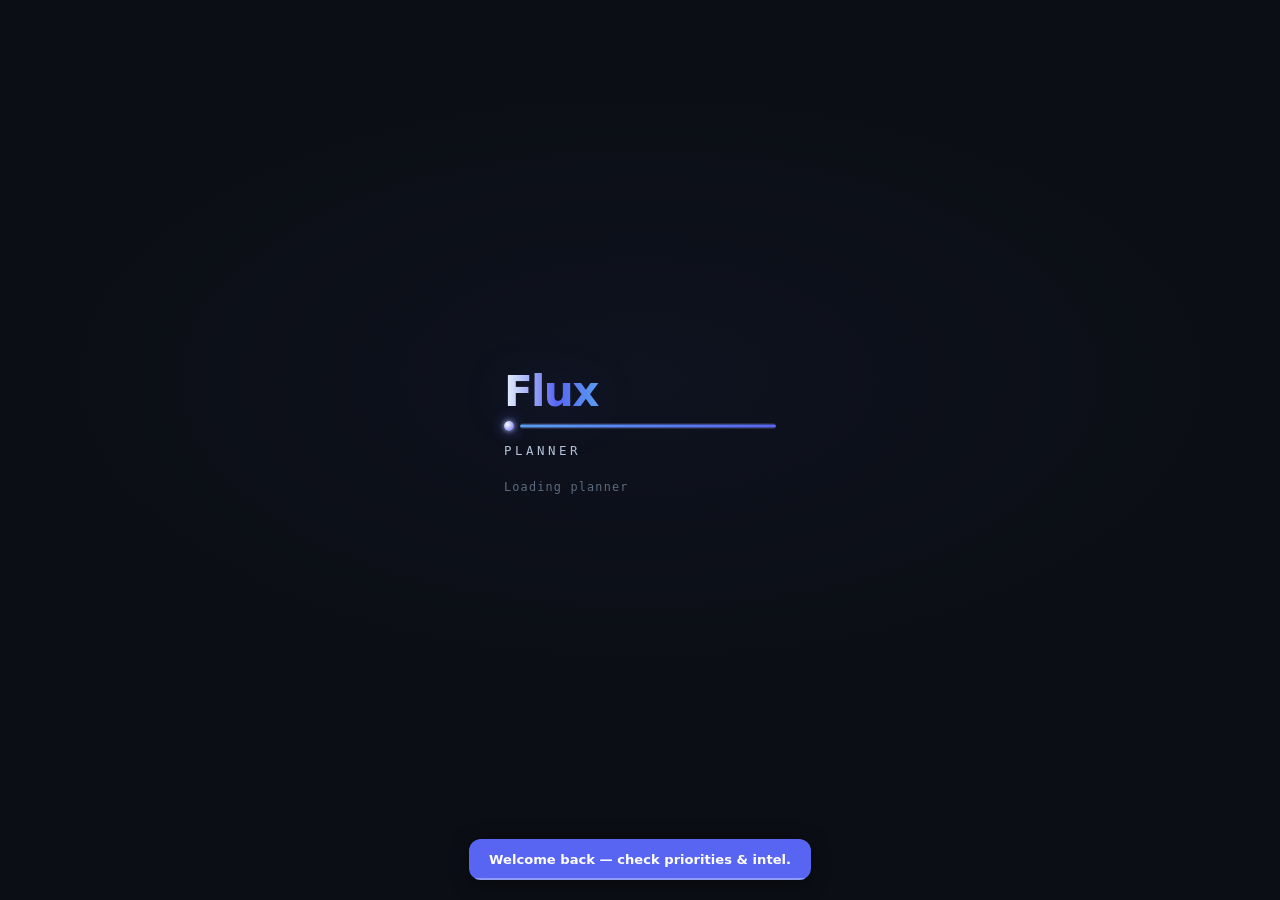
==== commit 0044c4b1: "chore: delete the dead "Your AI profile" login CSS The login hero used to show a "Your AI profile" p" ====
--- a/index.html
+++ b/index.html
@@ -106,7 +106,7 @@
 <link rel="preload" href="public/fonts/jetbrains-mono-latin-var.woff2" as="font" type="font/woff2" crossorigin>
 <!-- Flux CSS — 139 per-page stylesheets bundled into one minified file in exact cascade order (see scripts/web-bundle-manifest.json "css"; rebuild: npm run build:web). Google Fonts stays a separate <link> above. -->
 <!-- NB: Flux Pulse layout intentionally NOT loaded (pulse-layout.css + pulse-perf.css removed — caused lag). -->
-<link rel="stylesheet" href="public/bundles/flux.b60459f2.css">
+<link rel="stylesheet" href="public/bundles/flux.1a66df4c.css">
 </head>
 <body>
 <noscript>
@@ -258,19 +258,20 @@
 
         <div class="lx-highlights" aria-label="Highlights">
           <span class="lx-chip"><svg viewBox="0 0 24 24" fill="none" stroke="#7fdcff" stroke-width="2" stroke-linecap="round" stroke-linejoin="round" aria-hidden="true"><path d="m12 3-1.9 5.8a2 2 0 0 1-1.3 1.3L3 12l5.8 1.9a2 2 0 0 1 1.3 1.3L12 21l1.9-5.8a2 2 0 0 1 1.3-1.3L21 12l-5.8-1.9a2 2 0 0 1-1.3-1.3Z"/></svg>Flux AI tutor</span>
-          <span class="lx-chip"><svg viewBox="0 0 24 24" fill="none" stroke="#8ab4ff" stroke-width="2" stroke-linecap="round" stroke-linejoin="round" aria-hidden="true"><rect x="3" y="5" width="18" height="16" rx="2"/><path d="M3 10h18M8 3v4M16 3v4"/></svg>Calendar + Google sync</span>
+          <span class="lx-chip"><svg viewBox="0 0 24 24" fill="none" stroke="#8ab4ff" stroke-width="2" stroke-linecap="round" stroke-linejoin="round" aria-hidden="true"><rect x="3" y="5" width="18" height="16" rx="2"/><path d="M3 10h18M8 3v4M16 3v4"/></svg>Smart calendar</span>
           <span class="lx-chip"><svg viewBox="0 0 24 24" fill="none" stroke="#ffd66b" stroke-width="2" stroke-linecap="round" stroke-linejoin="round" aria-hidden="true"><path d="M4 19V5M4 19h16M8 17v-5M12 17V9M16 17v-8"/></svg>4-decimal GPA</span>
-          <span class="lx-chip"><svg viewBox="0 0 24 24" fill="none" stroke="#b7a4ff" stroke-width="2" stroke-linecap="round" stroke-linejoin="round" aria-hidden="true"><path d="M16 21v-2a4 4 0 0 0-4-4H6a4 4 0 0 0-4 4v2"/><circle cx="9" cy="7" r="4"/><path d="M22 21v-2a4 4 0 0 0-3-3.87M16 3.13A4 4 0 0 1 16 11"/></svg>Co-work rooms</span>
+          <span class="lx-chip"><svg viewBox="0 0 24 24" fill="none" stroke="#b7a4ff" stroke-width="2" stroke-linecap="round" stroke-linejoin="round" aria-hidden="true"><path d="M9 3h6M10 3v6.5L4.8 18a2 2 0 0 0 1.7 3h11a2 2 0 0 0 1.7-3L14 9.5V3"/><path d="M7.5 14h9"/></svg>Study tools</span>
         </div>
 
         <div class="lx-integrations">
           <div class="lx-integrations-label">Works with your tools</div>
           <div class="lx-logos">
-            <span class="lx-logo" title="Google"><svg viewBox="0 0 24 24" xmlns="http://www.w3.org/2000/svg" aria-hidden="true"><path d="M22.56 12.25c0-.78-.07-1.53-.2-2.25H12v4.26h5.92c-.26 1.37-1.04 2.53-2.21 3.31v2.77h3.57c2.08-1.92 3.28-4.74 3.28-8.09z" fill="#4285F4"/><path d="M12 23c2.97 0 5.46-.98 7.28-2.66l-3.57-2.77c-.98.66-2.23 1.06-3.71 1.06-2.86 0-5.29-1.93-6.16-4.53H2.18v2.84C3.99 20.53 7.7 23 12 23z" fill="#34A853"/><path d="M5.84 14.09c-.22-.66-.35-1.36-.35-2.09s.13-1.43.35-2.09V7.07H2.18C1.43 8.55 1 10.22 1 12s.43 3.45 1.18 4.93l2.85-2.22.81-.62z" fill="#FBBC05"/><path d="M12 5.38c1.62 0 3.06.56 4.21 1.64l3.15-3.15C17.45 2.09 14.97 1 12 1 7.7 1 3.99 3.47 2.18 7.07l3.66 2.84c.87-2.6 3.3-4.53 6.16-4.53z" fill="#EA4335"/></svg></span>
-            <span class="lx-logo" title="Google Calendar"><svg viewBox="0 0 512 512" xmlns="http://www.w3.org/2000/svg" aria-hidden="true"><path d="M390.736 121.264H121.264V390.736H390.736V121.264Z" fill="#fff"/><path d="M390.736 512 512 390.736l-60.632-10.344-60.632 10.344-11.066 55.46z" fill="#EA4335"/><path d="M0 390.736v80.842C0 493.912 18.088 512 40.42 512h80.844l12.45-60.632-12.45-60.632-66.066-10.344z" fill="#188038"/><path d="M512 121.264V40.42C512 18.088 493.912 0 471.58 0H390.736c-7.376 30.072-11.065 52.203-11.066 66.392 0 14.188 3.689 32.479 11.066 54.872 26.82 7.68 47.031 11.52 60.632 11.52s33.812-3.839 60.632-11.52z" fill="#1967D2"/><path d="M512 121.264H390.736V390.736H512V121.264Z" fill="#FBBC04"/><path d="M390.736 390.736H121.264V512H390.736V390.736Z" fill="#34A853"/><path d="M390.736 0H40.422C18.088 0 0 18.088 0 40.42V390.736H121.264V121.264H390.736V0Z" fill="#4285F4"/><path d="M176.54 330.308c-10.072-6.804-17.046-16.74-20.852-29.88l23.378-9.632c2.12 8.084 5.825 14.349 11.116 18.796 5.254 4.446 11.654 6.636 19.132 6.636 7.645 0 14.213-2.325 19.704-6.974 5.492-4.648 8.254-10.576 8.254-17.75 0-7.344-2.897-13.34-8.69-17.988-5.794-4.648-13.07-6.972-21.76-6.972h-13.508v-23.14h12.126c7.477 0 13.776-2.022 18.896-6.066 5.12-4.04 7.68-9.566 7.68-16.606 0-6.264-2.29-11.25-6.87-14.988-4.58-3.74-10.376-5.626-17.416-5.626-6.872 0-12.328 1.82-16.37 5.49-4.041 3.681-6.834 8.329-8.582 13.508l-23.14-9.634c3.064-8.69 8.69-16.37 16.942-23.006 8.252-6.636 18.796-9.97 31.596-9.97 9.466 0 17.988 1.82 25.534 5.49 7.544 3.672 13.472 8.758 17.75 15.226 4.28 6.5 6.4 13.776 6.4 21.86 0 8.252-1.986 15.226-5.96 20.952-3.974 5.726-8.86 10.104-14.654 13.17v1.38c7.481 3.085 13.98 8.151 18.796 14.654 4.884 6.568 7.344 14.416 7.344 23.58 0 9.16-2.326 17.346-6.974 24.52-4.648 7.176-11.08 12.834-19.234 16.944-8.184 4.11-17.38 6.2-27.586 6.2-11.824.032-22.736-3.37-32.808-10.174zM320.132 214.298l-25.666 18.56-12.834-19.468 46.046-33.214h17.65v156.666h-25.196z" fill="#4285F4"/></svg></span>
-            <span class="lx-logo" title="Gmail"><svg viewBox="0 49.4 512 399.42" xmlns="http://www.w3.org/2000/svg" aria-hidden="true"><path fill="#4285f4" d="M34.91 448.818h81.454V251L0 163.727V413.91c0 19.287 15.622 34.91 34.91 34.91z"/><path fill="#34a853" d="M395.636 448.818h81.455c19.287 0 34.909-15.622 34.909-34.909V163.727L395.636 251z"/><path fill="#fbbc04" d="M395.636 99.727V251L512 163.727v-46.545c0-43.142-49.25-67.782-83.782-41.891z"/><path fill="#ea4335" d="M116.364 251V99.727L256 204.455 395.636 99.727V251L256 355.727z"/><path fill="#c5221f" d="M0 117.182v46.545L116.364 251V99.727L83.782 75.291C49.25 49.4 0 74.04 0 117.18z"/></svg></span>
-            <span class="lx-logo" title="Google Drive"><svg viewBox="0 0 87.3 78" xmlns="http://www.w3.org/2000/svg" aria-hidden="true"><path fill="#0066da" d="m6.6 66.85 3.85 6.65c.8 1.4 1.95 2.5 3.3 3.3L27.5 53H0c0 1.55.4 3.1 1.2 4.5z"/><path fill="#00ac47" d="M43.65 25 29.9 1.2c-1.35.8-2.5 1.9-3.3 3.3l-25.4 44A9.06 9.06 0 0 0 0 53h27.5z"/><path fill="#ea4335" d="M73.55 76.8c1.35-.8 2.5-1.9 3.3-3.3l1.6-2.75L86.1 57.5c.8-1.4 1.2-2.95 1.2-4.5H59.798l5.852 11.5z"/><path fill="#00832d" d="M43.65 25 57.4 1.2C56.05.4 54.5 0 52.9 0H34.4c-1.6 0-3.15.45-4.5 1.2z"/><path fill="#2684fc" d="M59.8 53H27.5L13.75 76.8c1.35.8 2.9 1.2 4.5 1.2h50.8c1.6 0 3.15-.45 4.5-1.2z"/><path fill="#ffba00" d="m73.4 26.5-12.7-22c-.8-1.4-1.95-2.5-3.3-3.3L43.65 25 59.8 53h27.45c0-1.55-.4-3.1-1.2-4.5z"/></svg></span>
-            <span class="lx-logo" title="Google Classroom"><svg viewBox="0 0 578.9 500" xmlns="http://www.w3.org/2000/svg" aria-hidden="true"><path fill="#0F9D58" d="M52.6 52.6h473.7v394.7H52.6z"/><path fill="#57BB8A" d="M394.7 263.2a29.6 29.6 0 1 0 0-59.2 29.6 29.6 0 0 0 0 59.2zm0 19.7c-31.7 0-65.8 16.8-65.8 37.6v21.6h131.6v-21.6c0-20.8-34.1-37.6-65.8-37.6zm-210.5-19.7a29.6 29.6 0 1 0 0-59.2 29.6 29.6 0 0 0 0 59.2zm0 19.7c-31.7 0-65.8 16.8-65.8 37.6v21.6H250v-21.6c0-20.8-34.1-37.6-65.8-37.6z"/><path fill="#F7F7F7" d="M289.5 236.8a39.5 39.5 0 1 0 0-79 39.5 39.5 0 0 0 0 79zm0 26.4c-44.4 0-92.1 23.6-92.1 52.6v26.3h184.2v-26.3c0-29.1-47.7-52.6-92.1-52.6z"/><path fill="#F1F1F1" d="M342.1 421.1h118.4v26.3H342.1z"/><path fill="#F4B400" d="M539.5 0h-500A39.5 39.5 0 0 0 0 39.5v421.1A39.5 39.5 0 0 0 39.5 500h500a39.5 39.5 0 0 0 39.5-39.5v-421A39.5 39.5 0 0 0 539.5 0zm-13.2 447.4H52.6V52.6h473.7z"/></svg></span>
+            <span class="lx-logo is-google" title="Google"><svg viewBox="0 0 24 24" xmlns="http://www.w3.org/2000/svg" aria-hidden="true"><path d="M22.56 12.25c0-.78-.07-1.53-.2-2.25H12v4.26h5.92c-.26 1.37-1.04 2.53-2.21 3.31v2.77h3.57c2.08-1.92 3.28-4.74 3.28-8.09z" fill="#4285F4"/><path d="M12 23c2.97 0 5.46-.98 7.28-2.66l-3.57-2.77c-.98.66-2.23 1.06-3.71 1.06-2.86 0-5.29-1.93-6.16-4.53H2.18v2.84C3.99 20.53 7.7 23 12 23z" fill="#34A853"/><path d="M5.84 14.09c-.22-.66-.35-1.36-.35-2.09s.13-1.43.35-2.09V7.07H2.18C1.43 8.55 1 10.22 1 12s.43 3.45 1.18 4.93l2.85-2.22.81-.62z" fill="#FBBC05"/><path d="M12 5.38c1.62 0 3.06.56 4.21 1.64l3.15-3.15C17.45 2.09 14.97 1 12 1 7.7 1 3.99 3.47 2.18 7.07l3.66 2.84c.87-2.6 3.3-4.53 6.16-4.53z" fill="#EA4335"/></svg></span>
+            <span class="lx-logo is-google" title="Google Calendar"><svg viewBox="0 0 512 512" xmlns="http://www.w3.org/2000/svg" aria-hidden="true"><path d="M390.736 121.264H121.264V390.736H390.736V121.264Z" fill="#fff"/><path d="M390.736 512 512 390.736l-60.632-10.344-60.632 10.344-11.066 55.46z" fill="#EA4335"/><path d="M0 390.736v80.842C0 493.912 18.088 512 40.42 512h80.844l12.45-60.632-12.45-60.632-66.066-10.344z" fill="#188038"/><path d="M512 121.264V40.42C512 18.088 493.912 0 471.58 0H390.736c-7.376 30.072-11.065 52.203-11.066 66.392 0 14.188 3.689 32.479 11.066 54.872 26.82 7.68 47.031 11.52 60.632 11.52s33.812-3.839 60.632-11.52z" fill="#1967D2"/><path d="M512 121.264H390.736V390.736H512V121.264Z" fill="#FBBC04"/><path d="M390.736 390.736H121.264V512H390.736V390.736Z" fill="#34A853"/><path d="M390.736 0H40.422C18.088 0 0 18.088 0 40.42V390.736H121.264V121.264H390.736V0Z" fill="#4285F4"/><path d="M176.54 330.308c-10.072-6.804-17.046-16.74-20.852-29.88l23.378-9.632c2.12 8.084 5.825 14.349 11.116 18.796 5.254 4.446 11.654 6.636 19.132 6.636 7.645 0 14.213-2.325 19.704-6.974 5.492-4.648 8.254-10.576 8.254-17.75 0-7.344-2.897-13.34-8.69-17.988-5.794-4.648-13.07-6.972-21.76-6.972h-13.508v-23.14h12.126c7.477 0 13.776-2.022 18.896-6.066 5.12-4.04 7.68-9.566 7.68-16.606 0-6.264-2.29-11.25-6.87-14.988-4.58-3.74-10.376-5.626-17.416-5.626-6.872 0-12.328 1.82-16.37 5.49-4.041 3.681-6.834 8.329-8.582 13.508l-23.14-9.634c3.064-8.69 8.69-16.37 16.942-23.006 8.252-6.636 18.796-9.97 31.596-9.97 9.466 0 17.988 1.82 25.534 5.49 7.544 3.672 13.472 8.758 17.75 15.226 4.28 6.5 6.4 13.776 6.4 21.86 0 8.252-1.986 15.226-5.96 20.952-3.974 5.726-8.86 10.104-14.654 13.17v1.38c7.481 3.085 13.98 8.151 18.796 14.654 4.884 6.568 7.344 14.416 7.344 23.58 0 9.16-2.326 17.346-6.974 24.52-4.648 7.176-11.08 12.834-19.234 16.944-8.184 4.11-17.38 6.2-27.586 6.2-11.824.032-22.736-3.37-32.808-10.174zM320.132 214.298l-25.666 18.56-12.834-19.468 46.046-33.214h17.65v156.666h-25.196z" fill="#4285F4"/></svg></span>
+            <span class="lx-logo is-google" title="Gmail"><svg viewBox="0 49.4 512 399.42" xmlns="http://www.w3.org/2000/svg" aria-hidden="true"><path fill="#4285f4" d="M34.91 448.818h81.454V251L0 163.727V413.91c0 19.287 15.622 34.91 34.91 34.91z"/><path fill="#34a853" d="M395.636 448.818h81.455c19.287 0 34.909-15.622 34.909-34.909V163.727L395.636 251z"/><path fill="#fbbc04" d="M395.636 99.727V251L512 163.727v-46.545c0-43.142-49.25-67.782-83.782-41.891z"/><path fill="#ea4335" d="M116.364 251V99.727L256 204.455 395.636 99.727V251L256 355.727z"/><path fill="#c5221f" d="M0 117.182v46.545L116.364 251V99.727L83.782 75.291C49.25 49.4 0 74.04 0 117.18z"/></svg></span>
+            <span class="lx-logo is-google" title="Google Drive"><svg viewBox="0 0 87.3 78" xmlns="http://www.w3.org/2000/svg" aria-hidden="true"><path fill="#0066da" d="m6.6 66.85 3.85 6.65c.8 1.4 1.95 2.5 3.3 3.3L27.5 53H0c0 1.55.4 3.1 1.2 4.5z"/><path fill="#00ac47" d="M43.65 25 29.9 1.2c-1.35.8-2.5 1.9-3.3 3.3l-25.4 44A9.06 9.06 0 0 0 0 53h27.5z"/><path fill="#ea4335" d="M73.55 76.8c1.35-.8 2.5-1.9 3.3-3.3l1.6-2.75L86.1 57.5c.8-1.4 1.2-2.95 1.2-4.5H59.798l5.852 11.5z"/><path fill="#00832d" d="M43.65 25 57.4 1.2C56.05.4 54.5 0 52.9 0H34.4c-1.6 0-3.15.45-4.5 1.2z"/><path fill="#2684fc" d="M59.8 53H27.5L13.75 76.8c1.35.8 2.9 1.2 4.5 1.2h50.8c1.6 0 3.15-.45 4.5-1.2z"/><path fill="#ffba00" d="m73.4 26.5-12.7-22c-.8-1.4-1.95-2.5-3.3-3.3L43.65 25 59.8 53h27.45c0-1.55-.4-3.1-1.2-4.5z"/></svg></span>
+            <span class="lx-logo is-google" title="Google Classroom"><svg viewBox="0 0 578.9 500" xmlns="http://www.w3.org/2000/svg" aria-hidden="true"><path fill="#0F9D58" d="M52.6 52.6h473.7v394.7H52.6z"/><path fill="#57BB8A" d="M394.7 263.2a29.6 29.6 0 1 0 0-59.2 29.6 29.6 0 0 0 0 59.2zm0 19.7c-31.7 0-65.8 16.8-65.8 37.6v21.6h131.6v-21.6c0-20.8-34.1-37.6-65.8-37.6zm-210.5-19.7a29.6 29.6 0 1 0 0-59.2 29.6 29.6 0 0 0 0 59.2zm0 19.7c-31.7 0-65.8 16.8-65.8 37.6v21.6H250v-21.6c0-20.8-34.1-37.6-65.8-37.6z"/><path fill="#F7F7F7" d="M289.5 236.8a39.5 39.5 0 1 0 0-79 39.5 39.5 0 0 0 0 79zm0 26.4c-44.4 0-92.1 23.6-92.1 52.6v26.3h184.2v-26.3c0-29.1-47.7-52.6-92.1-52.6z"/><path fill="#F1F1F1" d="M342.1 421.1h118.4v26.3H342.1z"/><path fill="#F4B400" d="M539.5 0h-500A39.5 39.5 0 0 0 0 39.5v421.1A39.5 39.5 0 0 0 39.5 500h500a39.5 39.5 0 0 0 39.5-39.5v-421A39.5 39.5 0 0 0 539.5 0zm-13.2 447.4H52.6V52.6h473.7z"/></svg></span>
+            <span class="lx-logo" title="Canvas"><svg viewBox="0 0 24 24" xmlns="http://www.w3.org/2000/svg" aria-hidden="true"><circle cx="12" cy="12" r="3.1" fill="#E72429"/><circle cx="12" cy="4.1" r="1.5" fill="#E72429"/><circle cx="12" cy="19.9" r="1.5" fill="#E72429"/><circle cx="4.1" cy="12" r="1.5" fill="#E72429"/><circle cx="19.9" cy="12" r="1.5" fill="#E72429"/><circle cx="6.4" cy="6.4" r="1.5" fill="#E72429"/><circle cx="17.6" cy="17.6" r="1.5" fill="#E72429"/><circle cx="17.6" cy="6.4" r="1.5" fill="#E72429"/><circle cx="6.4" cy="17.6" r="1.5" fill="#E72429"/></svg></span>
             <span class="lx-logo" title="Notion"><svg viewBox="0 0 24 24" xmlns="http://www.w3.org/2000/svg" aria-hidden="true"><rect width="24" height="24" rx="5" fill="#fff"/><path fill="#0f0f10" d="M8.2 6.6 6 6.78v.36l.74.36c.16.07.22.18.22.45v8.04l-1 .12v.42l2.66-.16v-.4l-.86.06V9.04l5.78 7.86 1.74-.1V7.4c0-.27.06-.4.28-.45l.62-.16V6.4l-2.7.18v.4l.9-.05v6.42L8.2 6.6z"/></svg></span>
             <span class="lx-logo" title="Obsidian"><svg viewBox="0 0 256 332" xmlns="http://www.w3.org/2000/svg" preserveAspectRatio="xMidYMid" aria-hidden="true"><path fill="#7C3AED" d="M209.6 305.8c-2 15-16.7 26.7-31.4 22.7-20.7-5.7-44.8-14.7-66.6-16.3l-33.2-2.5a21.9 21.9 0 0 1-14.1-6.6L6.9 244.1a21.9 21.9 0 0 1-4.3-24.4s35.4-77.8 36.8-81.9c1.3-4 6.1-39.3 9-58.3a22 22 0 0 1 7-13L123.2 5.6a22 22 0 0 1 31.9 2.8l57 72.3a23.3 23.3 0 0 1 4.9 14.4c0 13.7 1.2 41.8 8.7 60a238 238 0 0 0 28 46 11 11 0 0 1 .8 12.3c-5 8.5-14.8 24.7-28.8 45.5a112.6 112.6 0 0 0-16 47z"/><path fill="#A98BFF" d="M142.8 197.9c-12.7-31.8-16.5-55.6-15.7-74.6.8-18.9 6.3-33 12.4-45.6l4.7-9.2c4.6-8.9 8.9-17.3 11.3-26.6a61.7 61.7 0 0 0-1.3-34.7c-8.1-8.9-22-9.6-31 1.6L55.4 66.5a22 22 0 0 0-7 13l-8.3 54.7c0 .5-.1 1-.2 1.6 15.2 9.9 34.5 25.9 45 51.3 2 5 3.8 10.3 5 16a157 157 0 0 1 52.8-5.3z"/><path fill="#C4B2FF" d="M178.3 328.5c14.6 4 29.3-7.7 31.3-22.8a120 120 0 0 1 12.5-41c-16.5-35.4-36.4-53.8-58.1-62-23.2-8.6-48.4-5.7-74 .5 5.7 26 2.3 60-19.5 104.3 2.4 1.3 5.2 2 7.9 2.2l34.5 2.6c18.7 1.3 46.6 11 65.4 16.3z"/></svg></span>
           </div>
@@ -375,15 +376,15 @@
           <div class="login-feature-card" data-color="124,92,255">
             <div class="login-feature-icon" aria-hidden="true"><svg viewBox="0 0 24 24" width="22" height="22" fill="none" stroke="currentColor" stroke-width="2" stroke-linecap="round" stroke-linejoin="round" aria-hidden="true"><path d="M16 21v-2a4 4 0 0 0-4-4H6a4 4 0 0 0-4 4v2 M9 3a4 4 0 1 0 0 8 4 4 0 0 0 0-8Z M22 21v-2a4 4 0 0 0-3-3.87 M16 3.13a4 4 0 0 1 0 7.75"/></svg></div>
             <div class="login-feature-info">
-              <div class="login-feature-name">Co-work rooms <span class="lx-tag-new">NEW</span></div>
-              <div class="login-feature-desc">Open a live room on any task — shared checklist and presence so you study together in real time.</div>
+              <div class="login-feature-name">Study tools <span class="lx-tag-new">NEW</span></div>
+              <div class="login-feature-desc">A graphing calculator, formula sheets, language practice and unit converters — grouped by subject.</div>
             </div>
           </div>
           <div class="login-feature-card" data-color="59,130,246">
             <div class="login-feature-icon" aria-hidden="true"><svg viewBox="0 0 24 24" width="22" height="22" fill="none" stroke="currentColor" stroke-width="2" stroke-linecap="round" stroke-linejoin="round" aria-hidden="true"><path d="M8 2v4 M16 2v4 M3 6a2 2 0 0 1 2-2h14a2 2 0 0 1 2 2v14a2 2 0 0 1-2 2H5a2 2 0 0 1-2-2Z M3 10h18"/></svg></div>
             <div class="login-feature-info">
               <div class="login-feature-name">Smart calendar</div>
-              <div class="login-feature-desc">Tasks, classes and exams on one timeline with two-way Google Calendar sync.</div>
+              <div class="login-feature-desc">Tasks, classes and exams on one timeline, with your school’s bell schedule and no-school days built in.</div>
             </div>
           </div>
           <div class="login-feature-card" data-color="251,191,36">
@@ -418,14 +419,7 @@
             <div class="login-feature-icon" aria-hidden="true"><svg viewBox="0 0 24 24" width="22" height="22" fill="none" stroke="currentColor" stroke-width="2" stroke-linecap="round" stroke-linejoin="round" aria-hidden="true"><path d="M10 13a5 5 0 0 0 7.54.54l3-3a5 5 0 0 0-7.07-7.07l-1.72 1.71 M14 11a5 5 0 0 0-7.54-.54l-3 3a5 5 0 0 0 7.07 7.07l1.71-1.71"/></svg></div>
             <div class="login-feature-info">
               <div class="login-feature-name">Connected tools</div>
-              <div class="login-feature-desc">Gmail → tasks, Drive &amp; Classroom import, Notion / Obsidian export and iCal feeds.</div>
-            </div>
-          </div>
-          <div class="login-feature-card" data-color="251,146,60">
-            <div class="login-feature-icon" aria-hidden="true"><svg viewBox="0 0 24 24" width="22" height="22" fill="none" stroke="currentColor" stroke-width="2" stroke-linecap="round" stroke-linejoin="round" aria-hidden="true"><path d="M16 21v-2a4 4 0 0 0-4-4H6a4 4 0 0 0-4 4v2 M9 3a4 4 0 1 0 0 8 4 4 0 0 0 0-8Z M16 11l2 2 4-4"/></svg></div>
-            <div class="login-feature-info">
-              <div class="login-feature-name">Office hours &amp; counselors <span class="lx-tag-new">NEW</span></div>
-              <div class="login-feature-desc">See when teachers are free, grab a drop-in slot, and book counselor time in two taps.</div>
+              <div class="login-feature-desc">Canvas assignments, Notion / Obsidian export and iCal calendar feeds.</div>
             </div>
           </div>
         </div>
@@ -459,7 +453,6 @@
               <li><span class="lx-edu-chk">✓</span><span><b>Gradebook &amp; classes</b> — rosters, grades and per-student progress at a glance.</span></li>
               <li><span class="lx-edu-chk">✓</span><span><b>Counselor caseload</b> — meetings, student lists and caseload widgets in one view.</span></li>
               <li><span class="lx-edu-chk">✓</span><span><b>Admin operations</b> — announcements, school calendar and user management.</span></li>
-              <li><span class="lx-edu-chk">✓</span><span><b>Office hours</b> — publish drop-in hours students can actually find.</span></li>
             </ul>
           </div>
           <div class="lx-edu-card lx-edu-card--life">
@@ -470,7 +463,7 @@
               <li><span class="lx-edu-chk lx-edu-chk--g">✓</span><span><b>Personal hub</b> — your own dashboard of what matters outside the building.</span></li>
               <li><span class="lx-edu-chk lx-edu-chk--g">✓</span><span><b>Wellbeing</b> — check-ins and balance tracking, because burnout helps nobody.</span></li>
               <li><span class="lx-edu-chk lx-edu-chk--g">✓</span><span><b>Development</b> — PD hours and growth goals on your own terms.</span></li>
-              <li><span class="lx-edu-chk lx-edu-chk--g">✓</span><span><b>Your Google, your way</b> — personal Gmail, Drive and Calendar stay personal.</span></li>
+              <li class="is-google"><span class="lx-edu-chk lx-edu-chk--g">✓</span><span><b>Your Google, your way</b> — personal Gmail, Drive and Calendar stay personal.</span></li>
             </ul>
           </div>
         </div>
@@ -478,34 +471,36 @@
     </section>
 
     <!-- ── Voices ── -->
-    <section class="login-scroll-section lx-section" aria-label="What people say">
+    <!--
+      Placeholder quotes. Nothing here is a real testimonial, so the whole
+      section stays hidden until you put one in.
+
+      To add a real quote: fill in the blockquote and the name/role, then delete
+      the data-placeholder attribute from that <figure>. The section reveals
+      itself as soon as one figure has it removed. Keep data-aud-show="student"
+      or "staff" so the quote shows to the right audience. The letter in the
+      avatar circle is just the first initial.
+    -->
+    <section class="login-scroll-section lx-section" id="loginQuotes" aria-label="What people say">
       <div class="lx-wrap">
         <p class="lx-section-eyebrow lx-eyebrow-am">Why people stay</p>
         <h2 class="lx-section-title">Built with real students and staff</h2>
         <div class="lx-quote-grid">
-          <figure class="lx-quote" data-aud-show="student">
-            <blockquote>The AI quizzed me on exactly the units I was weakest in. My chem grade went up a full letter this quarter.</blockquote>
-            <figcaption><span class="lx-quote-av" style="background:linear-gradient(135deg,#00c2ff,#3b82f6)">A</span><span><b>Aisha</b><small>11th grade · AP Chemistry</small></span></figcaption>
+          <figure class="lx-quote" data-placeholder data-aud-show="student">
+            <blockquote></blockquote>
+            <figcaption><span class="lx-quote-av" style="background:linear-gradient(135deg,#00c2ff,#3b82f6)"></span><span><b></b><small></small></span></figcaption>
           </figure>
-          <figure class="lx-quote" data-aud-show="student">
-            <blockquote>I snapped a photo of my syllabus and my entire semester appeared in the calendar. That was the moment I switched.</blockquote>
-            <figcaption><span class="lx-quote-av" style="background:linear-gradient(135deg,#10d9a0,#00c2ff)">J</span><span><b>Jordan</b><small>College freshman</small></span></figcaption>
+          <figure class="lx-quote" data-placeholder data-aud-show="student">
+            <blockquote></blockquote>
+            <figcaption><span class="lx-quote-av" style="background:linear-gradient(135deg,#10d9a0,#00c2ff)"></span><span><b></b><small></small></span></figcaption>
           </figure>
-          <figure class="lx-quote" data-aud-show="staff">
-            <blockquote>Work mode / personal mode is the feature I didn't know I needed. Sunday planning takes 20 minutes now — and it stays at school.</blockquote>
-            <figcaption><span class="lx-quote-av" style="background:linear-gradient(135deg,#7c5cff,#f472b6)">M</span><span><b>Mr. Delgado</b><small>Biology teacher</small></span></figcaption>
+          <figure class="lx-quote" data-placeholder data-aud-show="staff">
+            <blockquote></blockquote>
+            <figcaption><span class="lx-quote-av" style="background:linear-gradient(135deg,#7c5cff,#f472b6)"></span><span><b></b><small></small></span></figcaption>
           </figure>
-          <figure class="lx-quote" data-aud-show="staff">
-            <blockquote>My students book my office hours straight from their planner — no email chains. Approvals happen in one tap between classes.</blockquote>
-            <figcaption><span class="lx-quote-av" style="background:linear-gradient(135deg,#fbbf24,#f472b6)">R</span><span><b>Ms. Rivera</b><small>School counselor</small></span></figcaption>
-          </figure>
-          <figure class="lx-quote" data-aud-show="student">
-            <blockquote>Co-work rooms got my study group through finals week. We knocked out the whole review checklist together.</blockquote>
-            <figcaption><span class="lx-quote-av" style="background:linear-gradient(135deg,#e879f9,#7c5cff)">P</span><span><b>Priya</b><small>10th grade</small></span></figcaption>
-          </figure>
-          <figure class="lx-quote" data-aud-show="staff">
-            <blockquote>Staff messaging finally lives where my planning does. Our whole grade-level team runs a group chat inside Flux now.</blockquote>
-            <figcaption><span class="lx-quote-av" style="background:linear-gradient(135deg,#34d399,#3b82f6)">K</span><span><b>Mr. Kim</b><small>Math department lead</small></span></figcaption>
+          <figure class="lx-quote" data-placeholder data-aud-show="staff">
+            <blockquote></blockquote>
+            <figcaption><span class="lx-quote-av" style="background:linear-gradient(135deg,#34d399,#3b82f6)"></span><span><b></b><small></small></span></figcaption>
           </figure>
         </div>
       </div>
@@ -869,7 +864,7 @@
         <button class="nav-item" onclick="nav('adminOps',this)" data-tab="adminOps" data-role-tab="admin" style="display:none"><span class="ni"><svg viewBox="0 0 24 24" width="18" height="18" fill="none" stroke="currentColor" stroke-width="2" stroke-linecap="round" stroke-linejoin="round" aria-hidden="true"><path d="M3 22h18M6 18v-7M10 18v-7M14 18v-7M18 18v-7M12 2 3 7h18l-9-5z"/></svg></span><span class="nl">Operations</span></button>
         <button class="nav-item" onclick="nav('staffWorkboard',this)" data-tab="staffWorkboard" data-role-tab="staff" style="display:none"><span class="ni"><svg viewBox="0 0 24 24" width="18" height="18" fill="none" stroke="currentColor" stroke-width="2" stroke-linecap="round" stroke-linejoin="round" aria-hidden="true"><path d="M14.7 6.3a1 1 0 0 0 0 1.4l1.6 1.6a1 1 0 0 0 1.4 0l3.77-3.77a6 6 0 0 1-7.94 7.94l-6.91 6.91a2.12 2.12 0 0 1-3-3l6.91-6.91a6 6 0 0 1 7.94-7.94l-3.76 3.76z"/></svg></span><span class="nl">Workboard</span></button>
         <button type="button" class="nav-item" onclick="nav('teacherDashboard',this);try{renderTeacherDashboard()}catch(e){}" data-tab="teacherDashboard" data-teacher-nav style="display:none"><span class="ni"><svg viewBox="0 0 24 24" width="18" height="18" fill="none" stroke="currentColor" stroke-width="2" stroke-linecap="round" stroke-linejoin="round" aria-hidden="true"><path d="M3 9l9-7 9 7v11a2 2 0 0 1-2 2H5a2 2 0 0 1-2-2z"/><path d="M9 22V12h6v10"/></svg></span><span class="nl">Overview</span></button>
-        <button type="button" class="nav-item" onclick="openTeacherClassesPanel()" data-tab="teacherDashboard" data-teacher-nav style="display:none"><span class="ni"><svg viewBox="0 0 24 24" width="18" height="18" fill="none" stroke="currentColor" stroke-width="2" stroke-linecap="round" stroke-linejoin="round" aria-hidden="true"><path d="M2 3h6a4 4 0 0 1 4 4v14a3 3 0 0 0-3-3H2z"/><path d="M22 3h-6a4 4 0 0 0-4 4v14a3 3 0 0 1 3-3h7z"/></svg></span><span class="nl">Classes</span></button>
+        <button type="button" class="nav-item" onclick="openTeacherClassesPanel()" data-tab="teacherDashboard" data-teacher-nav style="display:none"><span class="ni"><svg viewBox="0 0 24 24" width="18" height="18" fill="none" stroke="currentColor" stroke-width="2" stroke-linecap="round" stroke-linejoin="round" aria-hidden="true"><path d="M2 3h6a4 4 0 0 1 4 4v14a3 3 0 0 0-3-3H2z"/><path d="M22 3h-6a4 4 0 0 0-4 4v14a3 3 0 0 1 3-3h7z"/></svg></span><span class="nl">Rosters</span></button>
         <!-- Gradebook: hidden until a real gradebook panel exists. openTeacherGradebook() is
              still a stub that only toasts, and this duplicated "Classes" (both -> teacherDashboard).
              To restore: rename data-teacher-nav-todo back to data-teacher-nav. -->
@@ -889,11 +884,10 @@
         <button type="button" class="nav-item" data-school-nav-classic onclick="nav('school',this)" data-tab="school"><span class="ni"><svg viewBox="0 0 24 24" width="18" height="18" fill="none" stroke="currentColor" stroke-width="2" stroke-linecap="round" stroke-linejoin="round" aria-hidden="true"><rect x="4" y="2" width="16" height="20" rx="2"/><path d="M9 22v-4h6v4M8 6h.01M16 6h.01M12 6h.01M8 10h.01M16 10h.01M12 10h.01M8 14h.01M16 14h.01M12 14h.01"/></svg></span><span class="nl">School Info</span></button>
         <div id="sidebarSchoolWorkTabs" class="school-work-tabs" role="tablist" aria-label="School workspace" style="display:none">
         </div>
-        <button type="button" class="nav-item" data-school-feed-student-only onclick="nav('schoolFeedPanel',this);try{FluxStaffPlatform.renderSchoolFeed()}catch(e){}" data-tab="schoolFeedPanel"><span class="ni"><svg viewBox="0 0 24 24" width="18" height="18" fill="none" stroke="currentColor" stroke-width="2" stroke-linecap="round" stroke-linejoin="round" aria-hidden="true"><path d="m3 11 18-5v12L3 14v-3z"/><path d="M11.6 16.8a3 3 0 1 1-5.8-1.6"/></svg></span><span class="nl">Feed</span></button>
         <button class="nav-item" onclick="nav('notes',this)" data-tab="notes"><span class="ni"><svg viewBox="0 0 24 24" width="18" height="18" fill="none" stroke="currentColor" stroke-width="2" stroke-linecap="round" stroke-linejoin="round" aria-hidden="true"><path d="M14 2H6a2 2 0 0 0-2 2v16a2 2 0 0 0 2 2h12a2 2 0 0 0 2-2V8z"/><path d="M14 2v6h6M16 13H8M16 17H8M10 9H8"/></svg></span><span class="nl">Knowledge</span></button>
         <button class="nav-item" onclick="nav('notebook',this)" data-tab="notebook"><span class="ni"><svg viewBox="0 0 24 24" width="18" height="18" fill="none" stroke="currentColor" stroke-width="2" stroke-linecap="round" stroke-linejoin="round" aria-hidden="true"><path d="M4 19.5A2.5 2.5 0 0 1 6.5 17H20"/><path d="M6.5 2H20v20H6.5A2.5 2.5 0 0 1 4 19.5v-15A2.5 2.5 0 0 1 6.5 2z"/></svg></span><span class="nl">Notebook</span></button>
-        <button class="nav-item" onclick="nav('timer',this)" data-tab="timer"><span class="ni"><svg viewBox="0 0 24 24" width="18" height="18" fill="none" stroke="currentColor" stroke-width="2" stroke-linecap="round" stroke-linejoin="round" aria-hidden="true"><circle cx="12" cy="13" r="8"/><path d="M12 9v4l2 2M9 2h6"/></svg></span><span class="nl">Focus Timer</span></button>
-        <button class="nav-item" onclick="nav('canvas',this)" data-tab="canvas" aria-label="Google integrations"><span class="ni"><svg class="nt-svg" viewBox="0 0 24 24" width="18" height="18" aria-hidden="true"><path d="M22.56 12.25c0-.78-.07-1.53-.2-2.25H12v4.26h5.92c-.26 1.37-1.04 2.53-2.21 3.31v2.77h3.57c2.08-1.92 3.28-4.74 3.28-8.09z" fill="#4285F4"/><path d="M12 23c2.97 0 5.46-.98 7.28-2.66l-3.57-2.77c-.98.66-2.23 1.06-3.71 1.06-2.86 0-5.29-1.93-6.16-4.53H2.18v2.84C3.99 20.53 7.7 23 12 23z" fill="#34A853"/><path d="M5.84 14.09c-.22-.66-.35-1.36-.35-2.09s.13-1.43.35-2.09V7.07H2.18C1.43 8.55 1 10.22 1 12s.43 3.45 1.18 4.93l2.85-2.22.81-.62z" fill="#FBBC05"/><path d="M12 5.38c1.62 0 3.06.56 4.21 1.64l3.15-3.15C17.45 2.09 14.97 1 12 1 7.7 1 3.99 3.47 2.18 7.07l3.66 2.84c.87-2.6 3.3-4.53 6.16-4.53z" fill="#EA4335"/></svg></span><span class="nl">Google</span></button>
+        <button class="nav-item" onclick="nav('timer',this)" data-tab="timer"><span class="ni"><svg viewBox="0 0 24 24" width="18" height="18" fill="none" stroke="currentColor" stroke-width="2" stroke-linecap="round" stroke-linejoin="round" aria-hidden="true"><circle cx="12" cy="13" r="8"/><path d="M12 9v4l2 2M9 2h6"/></svg></span><span class="nl">Time</span></button>
+        <button class="nav-item" onclick="nav('canvas',this)" data-tab="canvas" aria-label="Canvas"><span class="ni"><svg viewBox="0 0 24 24" width="18" height="18" fill="none" stroke="currentColor" stroke-width="2" stroke-linecap="round" stroke-linejoin="round" aria-hidden="true"><path d="M22 10 12 5 2 10l10 5 10-5z"/><path d="M6 12v5c0 1.7 2.7 3 6 3s6-1.3 6-3v-5"/></svg></span><span class="nl">Canvas</span></button>
         <button class="nav-item" onclick="nav('toolbox',this)" data-tab="toolbox"><span class="ni"><svg viewBox="0 0 24 24" width="18" height="18" fill="none" stroke="currentColor" stroke-width="2" stroke-linecap="round" stroke-linejoin="round" aria-hidden="true"><rect x="2" y="7" width="20" height="14" rx="2"/><path d="M16 21V5a2 2 0 0 0-2-2h-4a2 2 0 0 0-2 2v16"/></svg></span><span class="nl">Study tools</span></button>
         <button type="button" class="nav-item" onclick="nav('staffTasks',this);try{FluxStaffPlatform.renderStaffTasksPanel()}catch(e){}" data-tab="staffTasks" data-staff-personal style="display:none"><span class="ni"><svg viewBox="0 0 24 24" width="18" height="18" fill="none" stroke="currentColor" stroke-width="2" stroke-linecap="round" stroke-linejoin="round" aria-hidden="true"><path d="M9 11l3 3L22 4"/><path d="M21 12v7a2 2 0 0 1-2 2H5a2 2 0 0 1-2-2V5a2 2 0 0 1 2-2h11"/></svg></span><span class="nl">Tasks</span></button>
         <button type="button" class="nav-item" onclick="nav('staffResources',this);try{FluxStaffPlatform.renderResourcesPanel()}catch(e){}" data-tab="staffResources" data-staff-personal style="display:none"><span class="ni"><svg viewBox="0 0 24 24" width="18" height="18" fill="none" stroke="currentColor" stroke-width="2" stroke-linecap="round" stroke-linejoin="round" aria-hidden="true"><path d="M22 19a2 2 0 0 1-2 2H4a2 2 0 0 1-2-2V5a2 2 0 0 1 2-2h5l2 3h9a2 2 0 0 1 2 2z"/></svg></span><span class="nl">Resources</span></button>
@@ -902,7 +896,7 @@
       <div class="nav-group">
         <div class="nav-group-label">Me</div>
         <button class="nav-item" onclick="nav('profile',this)" data-tab="profile"><span class="ni"><svg viewBox="0 0 24 24" width="18" height="18" fill="none" stroke="currentColor" stroke-width="2" stroke-linecap="round" stroke-linejoin="round" aria-hidden="true"><path d="M20 21v-2a4 4 0 0 0-4-4H8a4 4 0 0 0-4 4v2"/><circle cx="12" cy="7" r="4"/></svg></span><span class="nl">Profile</span></button>
-        <button class="nav-item" onclick="nav('goals',this)" data-tab="goals"><span class="ni"><svg viewBox="0 0 24 24" width="18" height="18" fill="none" stroke="currentColor" stroke-width="2" stroke-linecap="round" stroke-linejoin="round" aria-hidden="true"><circle cx="12" cy="12" r="10"/><circle cx="12" cy="12" r="6"/><circle cx="12" cy="12" r="2"/></svg></span><span class="nl">Extracurriculars</span></button>
+        <button class="nav-item" onclick="nav('goals',this)" data-tab="goals"><span class="ni"><svg viewBox="0 0 24 24" width="18" height="18" fill="none" stroke="currentColor" stroke-width="2" stroke-linecap="round" stroke-linejoin="round" aria-hidden="true"><circle cx="12" cy="12" r="10"/><circle cx="12" cy="12" r="6"/><circle cx="12" cy="12" r="2"/></svg></span><span class="nl">College Prep</span></button>
         <button class="nav-item" onclick="nav('mood',this)" data-tab="mood"><span class="ni"><svg viewBox="0 0 24 24" width="18" height="18" fill="none" stroke="currentColor" stroke-width="2" stroke-linecap="round" stroke-linejoin="round" aria-hidden="true"><circle cx="12" cy="12" r="10"/><path d="M8 14s1.5 2 4 2 4-2 4-2"/><path d="M9 9h.01M15 9h.01"/></svg></span><span class="nl">Mood</span></button>
         <button class="nav-item" onclick="nav('settings',this)" data-tab="settings"><span class="ni"><svg viewBox="0 0 24 24" width="18" height="18" fill="none" stroke="currentColor" stroke-width="2" stroke-linecap="round" stroke-linejoin="round" aria-hidden="true"><circle cx="12" cy="12" r="3"/><path d="M12 1v4M12 19v4M4.2 4.2l2.8 2.8M17 17l2.8 2.8M1 12h4M19 12h4M4.2 19.8 7 17M17 7l2.8-2.8"/></svg></span><span class="nl">Settings</span></button>
       </div>
@@ -966,7 +960,7 @@
         <button class="nav-item" onclick="navMob('adminOps')" data-role-tab="admin" style="display:none"><span class="ni"><svg viewBox="0 0 24 24" width="18" height="18" fill="none" stroke="currentColor" stroke-width="2" stroke-linecap="round" stroke-linejoin="round" aria-hidden="true"><path d="M3 22h18M6 18v-7M10 18v-7M14 18v-7M18 18v-7M12 2 3 7h18l-9-5z"/></svg></span><span class="nl">Operations</span></button>
         <button class="nav-item" onclick="navMob('staffWorkboard')" data-role-tab="staff" style="display:none"><span class="ni"><svg viewBox="0 0 24 24" width="18" height="18" fill="none" stroke="currentColor" stroke-width="2" stroke-linecap="round" stroke-linejoin="round" aria-hidden="true"><path d="M14.7 6.3a1 1 0 0 0 0 1.4l1.6 1.6a1 1 0 0 0 1.4 0l3.77-3.77a6 6 0 0 1-7.94 7.94l-6.91 6.91a2.12 2.12 0 0 1-3-3l6.91-6.91a6 6 0 0 1 7.94-7.94l-3.76 3.76z"/></svg></span><span class="nl">Workboard</span></button>
         <button type="button" class="nav-item" onclick="navMob('teacherDashboard');try{renderTeacherDashboard()}catch(e){}" data-tab="teacherDashboard" data-teacher-nav style="display:none"><span class="ni"><svg viewBox="0 0 24 24" width="18" height="18" fill="none" stroke="currentColor" stroke-width="2" stroke-linecap="round" stroke-linejoin="round" aria-hidden="true"><path d="M3 9l9-7 9 7v11a2 2 0 0 1-2 2H5a2 2 0 0 1-2-2z"/><path d="M9 22V12h6v10"/></svg></span><span class="nl">Overview</span></button>
-        <button type="button" class="nav-item" onclick="openTeacherClassesPanel()" data-tab="teacherDashboard" data-teacher-nav style="display:none"><span class="ni"><svg viewBox="0 0 24 24" width="18" height="18" fill="none" stroke="currentColor" stroke-width="2" stroke-linecap="round" stroke-linejoin="round" aria-hidden="true"><path d="M2 3h6a4 4 0 0 1 4 4v14a3 3 0 0 0-3-3H2z"/><path d="M22 3h-6a4 4 0 0 0-4 4v14a3 3 0 0 1 3-3h7z"/></svg></span><span class="nl">Classes</span></button>
+        <button type="button" class="nav-item" onclick="openTeacherClassesPanel()" data-tab="teacherDashboard" data-teacher-nav style="display:none"><span class="ni"><svg viewBox="0 0 24 24" width="18" height="18" fill="none" stroke="currentColor" stroke-width="2" stroke-linecap="round" stroke-linejoin="round" aria-hidden="true"><path d="M2 3h6a4 4 0 0 1 4 4v14a3 3 0 0 0-3-3H2z"/><path d="M22 3h-6a4 4 0 0 0-4 4v14a3 3 0 0 1 3-3h7z"/></svg></span><span class="nl">Rosters</span></button>
         <!-- Gradebook: hidden until a real gradebook panel exists. openTeacherGradebook() is
              still a stub that only toasts, and this duplicated "Classes" (both -> teacherDashboard).
              To restore: rename data-teacher-nav-todo back to data-teacher-nav. -->
@@ -986,11 +980,10 @@
         <button type="button" class="nav-item" data-school-nav-classic onclick="navMob('school')"><span class="ni"><svg viewBox="0 0 24 24" width="18" height="18" fill="none" stroke="currentColor" stroke-width="2" stroke-linecap="round" stroke-linejoin="round" aria-hidden="true"><rect x="4" y="2" width="16" height="20" rx="2"/><path d="M9 22v-4h6v4M8 6h.01M16 6h.01M12 6h.01M8 10h.01M16 10h.01M12 10h.01M8 14h.01M16 14h.01M12 14h.01"/></svg></span><span class="nl">School Info</span></button>
         <div id="mobDrawerSchoolWorkTabs" class="school-work-tabs" role="tablist" aria-label="School workspace" style="display:none">
         </div>
-        <button type="button" class="nav-item" data-school-feed-student-only onclick="navMob('schoolFeedPanel');try{FluxStaffPlatform.renderSchoolFeed()}catch(e){}" data-tab="schoolFeedPanel"><span class="ni"><svg viewBox="0 0 24 24" width="18" height="18" fill="none" stroke="currentColor" stroke-width="2" stroke-linecap="round" stroke-linejoin="round" aria-hidden="true"><path d="m3 11 18-5v12L3 14v-3z"/><path d="M11.6 16.8a3 3 0 1 1-5.8-1.6"/></svg></span><span class="nl">Feed</span></button>
         <button class="nav-item" onclick="navMob('notes')"><span class="ni"><svg viewBox="0 0 24 24" width="18" height="18" fill="none" stroke="currentColor" stroke-width="2" stroke-linecap="round" stroke-linejoin="round" aria-hidden="true"><path d="M14 2H6a2 2 0 0 0-2 2v16a2 2 0 0 0 2 2h12a2 2 0 0 0 2-2V8z"/><path d="M14 2v6h6M16 13H8M16 17H8M10 9H8"/></svg></span><span class="nl">Knowledge</span></button>
         <button class="nav-item" onclick="navMob('notebook')"><span class="ni"><svg viewBox="0 0 24 24" width="18" height="18" fill="none" stroke="currentColor" stroke-width="2" stroke-linecap="round" stroke-linejoin="round" aria-hidden="true"><path d="M4 19.5A2.5 2.5 0 0 1 6.5 17H20"/><path d="M6.5 2H20v20H6.5A2.5 2.5 0 0 1 4 19.5v-15A2.5 2.5 0 0 1 6.5 2z"/></svg></span><span class="nl">Notebook</span></button>
-        <button class="nav-item" onclick="navMob('timer')"><span class="ni"><svg viewBox="0 0 24 24" width="18" height="18" fill="none" stroke="currentColor" stroke-width="2" stroke-linecap="round" stroke-linejoin="round" aria-hidden="true"><circle cx="12" cy="13" r="8"/><path d="M12 9v4l2 2M9 2h6"/></svg></span><span class="nl">Focus Timer</span></button>
-        <button class="nav-item" onclick="navMob('canvas')" aria-label="Google integrations"><span class="ni"><svg class="nt-svg" viewBox="0 0 24 24" width="18" height="18" aria-hidden="true"><path d="M22.56 12.25c0-.78-.07-1.53-.2-2.25H12v4.26h5.92c-.26 1.37-1.04 2.53-2.21 3.31v2.77h3.57c2.08-1.92 3.28-4.74 3.28-8.09z" fill="#4285F4"/><path d="M12 23c2.97 0 5.46-.98 7.28-2.66l-3.57-2.77c-.98.66-2.23 1.06-3.71 1.06-2.86 0-5.29-1.93-6.16-4.53H2.18v2.84C3.99 20.53 7.7 23 12 23z" fill="#34A853"/><path d="M5.84 14.09c-.22-.66-.35-1.36-.35-2.09s.13-1.43.35-2.09V7.07H2.18C1.43 8.55 1 10.22 1 12s.43 3.45 1.18 4.93l2.85-2.22.81-.62z" fill="#FBBC05"/><path d="M12 5.38c1.62 0 3.06.56 4.21 1.64l3.15-3.15C17.45 2.09 14.97 1 12 1 7.7 1 3.99 3.47 2.18 7.07l3.66 2.84c.87-2.6 3.3-4.53 6.16-4.53z" fill="#EA4335"/></svg></span><span class="nl">Google</span></button>
+        <button class="nav-item" onclick="navMob('timer')"><span class="ni"><svg viewBox="0 0 24 24" width="18" height="18" fill="none" stroke="currentColor" stroke-width="2" stroke-linecap="round" stroke-linejoin="round" aria-hidden="true"><circle cx="12" cy="13" r="8"/><path d="M12 9v4l2 2M9 2h6"/></svg></span><span class="nl">Time</span></button>
+        <button class="nav-item" onclick="navMob('canvas')" aria-label="Canvas"><span class="ni"><svg viewBox="0 0 24 24" width="18" height="18" fill="none" stroke="currentColor" stroke-width="2" stroke-linecap="round" stroke-linejoin="round" aria-hidden="true"><path d="M22 10 12 5 2 10l10 5 10-5z"/><path d="M6 12v5c0 1.7 2.7 3 6 3s6-1.3 6-3v-5"/></svg></span><span class="nl">Canvas</span></button>
         <button class="nav-item" onclick="navMob('toolbox')"><span class="ni"><svg viewBox="0 0 24 24" width="18" height="18" fill="none" stroke="currentColor" stroke-width="2" stroke-linecap="round" stroke-linejoin="round" aria-hidden="true"><rect x="2" y="7" width="20" height="14" rx="2"/><path d="M16 21V5a2 2 0 0 0-2-2h-4a2 2 0 0 0-2 2v16"/></svg></span><span class="nl">Study tools</span></button>
         <button type="button" class="nav-item" onclick="navMob('staffTasks');try{FluxStaffPlatform.renderStaffTasksPanel()}catch(e){}" data-tab="staffTasks" data-staff-personal style="display:none"><span class="ni"><svg viewBox="0 0 24 24" width="18" height="18" fill="none" stroke="currentColor" stroke-width="2" stroke-linecap="round" stroke-linejoin="round" aria-hidden="true"><path d="M9 11l3 3L22 4"/><path d="M21 12v7a2 2 0 0 1-2 2H5a2 2 0 0 1-2-2V5a2 2 0 0 1 2-2h11"/></svg></span><span class="nl">Tasks</span></button>
         <button type="button" class="nav-item" onclick="navMob('staffResources');try{FluxStaffPlatform.renderResourcesPanel()}catch(e){}" data-tab="staffResources" data-staff-personal style="display:none"><span class="ni"><svg viewBox="0 0 24 24" width="18" height="18" fill="none" stroke="currentColor" stroke-width="2" stroke-linecap="round" stroke-linejoin="round" aria-hidden="true"><path d="M22 19a2 2 0 0 1-2 2H4a2 2 0 0 1-2-2V5a2 2 0 0 1 2-2h5l2 3h9a2 2 0 0 1 2 2z"/></svg></span><span class="nl">Resources</span></button>
@@ -999,7 +992,7 @@
       <div class="nav-group">
         <div class="nav-group-label" style="padding:8px 16px 4px">Me</div>
         <button class="nav-item" onclick="navMob('profile')"><span class="ni"><svg viewBox="0 0 24 24" width="18" height="18" fill="none" stroke="currentColor" stroke-width="2" stroke-linecap="round" stroke-linejoin="round" aria-hidden="true"><path d="M20 21v-2a4 4 0 0 0-4-4H8a4 4 0 0 0-4 4v2"/><circle cx="12" cy="7" r="4"/></svg></span><span class="nl">Profile</span></button>
-        <button class="nav-item" onclick="navMob('goals')"><span class="ni"><svg viewBox="0 0 24 24" width="18" height="18" fill="none" stroke="currentColor" stroke-width="2" stroke-linecap="round" stroke-linejoin="round" aria-hidden="true"><circle cx="12" cy="12" r="10"/><circle cx="12" cy="12" r="6"/><circle cx="12" cy="12" r="2"/></svg></span><span class="nl">Extracurriculars</span></button>
+        <button class="nav-item" onclick="navMob('goals')"><span class="ni"><svg viewBox="0 0 24 24" width="18" height="18" fill="none" stroke="currentColor" stroke-width="2" stroke-linecap="round" stroke-linejoin="round" aria-hidden="true"><circle cx="12" cy="12" r="10"/><circle cx="12" cy="12" r="6"/><circle cx="12" cy="12" r="2"/></svg></span><span class="nl">College Prep</span></button>
         <button class="nav-item" onclick="navMob('mood')"><span class="ni"><svg viewBox="0 0 24 24" width="18" height="18" fill="none" stroke="currentColor" stroke-width="2" stroke-linecap="round" stroke-linejoin="round" aria-hidden="true"><circle cx="12" cy="12" r="10"/><path d="M8 14s1.5 2 4 2 4-2 4-2"/><path d="M9 9h.01M15 9h.01"/></svg></span><span class="nl">Mood</span></button>
         <button class="nav-item" onclick="navMob('settings')"><span class="ni"><svg viewBox="0 0 24 24" width="18" height="18" fill="none" stroke="currentColor" stroke-width="2" stroke-linecap="round" stroke-linejoin="round" aria-hidden="true"><circle cx="12" cy="12" r="3"/><path d="M12 1v4M12 19v4M4.2 4.2l2.8 2.8M17 17l2.8 2.8M1 12h4M19 12h4M4.2 19.8 7 17M17 7l2.8-2.8"/></svg></span><span class="nl">Settings</span></button>
       </div>
@@ -1198,20 +1191,15 @@
         <div class="dash-v2-work-head">
           <h2 class="dash-v2-work-title">Tasks</h2>
           <div class="dash-toolbar">
-            <div class="dash-toolbar-views">
-              <button class="view-btn tmode-btn active" data-view="list" onclick="switchView('list')" title="List view">☰ List</button>
-              <button class="view-btn tmode-btn" data-view="timeline" onclick="switchView('timeline')" title="Timeline">Timeline</button>
-            </div>
+            <div class="dash-toolbar-views"></div>
           </div>
         </div>
 
         <div class="dash-filters-row">
           <div class="dash-filters" id="filterChips">
             <button onclick="setFilter('active',this)" class="tmode-btn active">Active</button>
-            <button onclick="setFilter('all',this)" class="tmode-btn">All</button>
-            <button onclick="setFilter('today',this)" class="tmode-btn">Due Today</button>
+            <button onclick="setFilter('today',this)" class="tmode-btn">Today</button>
             <button onclick="setFilter('overdue',this)" class="tmode-btn">Overdue</button>
-            <button onclick="setFilter('high',this)" class="tmode-btn">High</button>
           </div>
         </div>
 
@@ -1432,51 +1420,42 @@
     <!-- ─── SCHOOL INFO ─── -->
     <div id="school" class="panel flux-page">
       <header class="flux-page-header flux-page-header--lead">
-        <p class="flux-page-sub">Locker, classes, schedule import, and private teacher notes.</p>
+        <p class="flux-page-sub">Your classes, schedule import, and locker details.</p>
       </header>
       <div class="flux-stack">
-      <div class="card" id="schoolJoinCard" style="display:none">
-        <h3>Join your school</h3>
-        <p style="font-size:.85rem;color:var(--muted2);margin:0 0 14px">Enter your school code to connect with classmates and staff on Flux.</p>
-        <div id="schoolJoinCurrent" style="display:none;margin-bottom:12px"></div>
-        <div id="schoolJoinForm">
-          <div style="display:flex;gap:10px;flex-wrap:wrap;align-items:flex-end">
-            <div style="flex:1;min-width:180px">
-              <label style="font-size:.72rem;color:var(--muted)">School code</label>
-              <input type="text" id="schoolJoinCodeInput" placeholder="IA-EAST" autocomplete="off" style="margin:0;text-transform:uppercase;font-family:'JetBrains Mono',monospace;letter-spacing:.04em">
-            </div>
-            <button type="button" onclick="joinFluxSchoolFromUI()" style="padding:10px 18px;white-space:nowrap;font-weight:700">Join school</button>
-          </div>
-          <p style="font-size:.75rem;color:var(--muted2);margin:12px 0 0">International Academy East: <strong style="color:var(--text)">IA-East</strong></p>
-        </div>
-      </div>
-      <div class="card">
-        <h3>School Info</h3>
-        <div class="school-info-grid">
-          <div class="info-tile"><div class="info-tile-label">Locker Number</div><div class="info-tile-val" id="displayLocker">—</div></div>
-          <div class="info-tile"><div class="info-tile-label">Locker Combo</div><div class="info-tile-val" id="displayCombo" style="font-size:.85rem;letter-spacing:2px">—</div><div class="info-tile-sub" style="font-size:.6rem;color:var(--red)">Private</div><button class="reveal-btn" id="revealComboBtn" onclick="toggleReveal('displayCombo','revealComboBtn')" title="Reveal"></button></div>
-          <div class="info-tile"><div class="info-tile-label">Counselor</div><div class="info-tile-val" id="displayCounselor" style="font-size:.82rem">—</div></div>
-          <div class="info-tile"><div class="info-tile-label">Student ID</div><div class="info-tile-val" id="displayStudentID">—</div><div class="info-tile-sub" style="font-size:.6rem;color:var(--red)">Private</div><button class="reveal-btn" id="revealSIDBtn" onclick="toggleReveal('displayStudentID','revealSIDBtn')" title="Reveal"></button></div>
-        </div>
-        <div style="display:grid;grid-template-columns:1fr 1fr;gap:10px;margin-bottom:10px">
-          <div><label style="font-size:.72rem;color:var(--muted)">Locker #</label><input type="text" id="inputLocker" placeholder="e.g. 342" style="margin-bottom:0"></div>
-          <div><label style="font-size:.72rem;color:var(--muted)">Combination</label><input type="text" id="inputCombo" placeholder="e.g. 14-32-07" style="margin-bottom:0"></div>
-          <div><label style="font-size:.72rem;color:var(--muted)">Counselor Name</label><input type="text" id="inputCounselor" placeholder="e.g. Ms. Johnson" style="margin-bottom:0"></div>
-          <div><label style="font-size:.72rem;color:var(--muted)">Student ID</label><input type="text" id="inputStudentID" placeholder="e.g. 123456" style="margin-bottom:0"></div>
-        </div>
-        <button onclick="saveSchoolInfo()" style="width:100%">Save Info</button>
-      </div>
       <div class="card" id="schoolCanvasLmsRow" style="display:none"></div>
       <div class="card">
         <h3>My Classes</h3>
+        <!-- One-tap timetable for schools on a fixed bell schedule. Fills the
+             A/B periods and their times; the student still names each class. -->
+        <div class="flux-preset-row" id="schoolPresetRow">
+          <div class="flux-preset-copy">
+            <strong>On a set bell schedule?</strong>
+            <span>Load your school's periods and times, then just name your classes.</span>
+          </div>
+          <div class="flux-preset-controls">
+            <label class="visually-hidden" for="schoolPresetVariant">Schedule type</label>
+            <select id="schoolPresetVariant" aria-label="Schedule type">
+              <option value="full">Full day · 7:45–2:35</option>
+              <option value="seminar">Seminar day</option>
+              <option value="half">Half day · 7:45–11:00</option>
+            </select>
+            <button type="button" class="btn-sec" onclick="applySchoolPreset('iae',document.getElementById('schoolPresetVariant').value)">
+              Use International Academy East
+            </button>
+            <button type="button" class="btn-sec" onclick="window.FluxSchoolCalendars&&FluxSchoolCalendars.applyYear('iae')" title="Adds no-school days, early releases, midterms and end-of-quarter dates, and turns on A/B day labels">
+              Load IAE 2026–27 calendar
+            </button>
+          </div>
+        </div>
         <div id="classesList"></div>
-        <div style="display:grid;grid-template-columns:auto 1fr 1fr auto;gap:8px;align-items:end;margin-top:10px">
+        <div class="sch-add-class-row" style="display:grid;grid-template-columns:auto 1fr 1fr auto;gap:8px;align-items:end;margin-top:10px">
           <div><label style="font-size:.7rem;color:var(--muted)">Period <span style="color:var(--muted2);font-weight:400">(A4, B4…)</span></label><input type="text" id="classPeriod" inputmode="text" autocomplete="off" placeholder="4 or B4" style="width:76px;min-width:64px;margin:0;padding:8px 6px" title="Type a number, or A3 / B4 for A-day or B-day period"></div>
           <div><label style="font-size:.7rem;color:var(--muted)">Class Name</label><input type="text" id="className" placeholder="e.g. Chemistry" style="margin:0"></div>
           <div><label style="font-size:.7rem;color:var(--muted)">Teacher</label><input type="text" id="classTeacher" placeholder="e.g. Mr. Smith" style="margin:0"></div>
-          <button onclick="addClass()" style="padding:10px 14px;align-self:end">+</button>
-        </div>
-        <div style="display:grid;grid-template-columns:1fr 1fr;gap:8px;margin-top:8px">
+          <button onclick="addClass()" style="padding:10px 14px;align-self:end" aria-label="Add class" title="Add class">+</button>
+        </div>
+        <div class="sch-class-meta-row" style="display:grid;grid-template-columns:1fr 1fr;gap:8px;margin-top:8px">
           <div><label style="font-size:.7rem;color:var(--muted)">Days</label>
             <select id="classDays" style="margin:0">
               <option value="">Any day</option>
@@ -1516,6 +1495,38 @@
           </div>
         </div>
       </div>
+      <!-- Was the first card on this tab, as a tall box of four read-only tiles
+           above the four inputs that set them. The tiles were dead markup —
+           renderSchool() only ever fills the inputs, so they permanently read
+           "—" — and the reveal buttons pointed at those tiles rather than at
+           the password inputs, so there was no way to read your own combo back.
+           Now: tiles gone, reveal buttons repointed at the inputs, and the whole
+           thing collapsed and moved below My Classes, which is what you came to
+           this tab to see. -->
+      <details class="card" id="schoolInfoCard">
+        <summary style="cursor:pointer;display:flex;align-items:center;gap:8px;font-size:.62rem;text-transform:uppercase;letter-spacing:2px;color:var(--muted);font-family:'JetBrains Mono',monospace;font-weight:500;padding:20px">
+          Locker, counselor &amp; student ID
+          <span class="expand-hint" style="text-transform:none;letter-spacing:0;font-family:inherit;color:var(--muted2)">— tap to edit</span>
+        </summary>
+        <div style="padding:0 20px 20px">
+          <div style="display:grid;grid-template-columns:1fr 1fr;gap:10px;margin-bottom:10px">
+            <div><label style="font-size:.72rem;color:var(--muted)">Locker #</label><input type="text" id="inputLocker" placeholder="e.g. 342" style="margin-bottom:0"></div>
+            <!-- Reveal buttons sit in a flex row beside their field, pinned to
+                 position:static inline. .reveal-btn asks for position:absolute, but
+                 the motion layer tags buttons .flux-ripple-host, which carries
+                 `position:relative !important` (flux-claude-magic.css:17) — and it
+                 does not always win the race, so one of these two ended up absolute
+                 against the card and floated to its top-right corner while the
+                 other sat in flow. Inline `static` beats the absolute rule, and if
+                 ripple-host does land, `relative` with the zeroed top/right leaves
+                 the button in flow as well. Either way both end up in the row. -->
+            <div><label style="font-size:.72rem;color:var(--muted)">Combination</label><div style="display:flex;gap:6px;align-items:center"><input type="text" id="inputCombo" placeholder="e.g. 14-32-07" style="margin:5px 0 0"><button class="reveal-btn" id="revealComboBtn" onclick="toggleReveal('inputCombo','revealComboBtn')" title="Show" style="position:static;top:0;right:0;flex:0 0 auto;font-size:1rem">👁</button></div></div>
+            <div><label style="font-size:.72rem;color:var(--muted)">Counselor Name</label><input type="text" id="inputCounselor" placeholder="e.g. Ms. Johnson" style="margin-bottom:0"></div>
+            <div><label style="font-size:.72rem;color:var(--muted)">Student ID</label><div style="display:flex;gap:6px;align-items:center"><input type="text" id="inputStudentID" placeholder="e.g. 123456" style="margin:5px 0 0"><button class="reveal-btn" id="revealSIDBtn" onclick="toggleReveal('inputStudentID','revealSIDBtn')" title="Show" style="position:static;top:0;right:0;flex:0 0 auto;font-size:1rem">👁</button></div></div>
+          </div>
+          <button onclick="saveSchoolInfo()" style="width:100%">Save Info</button>
+        </div>
+      </details>
       <div class="card flux-pdf-import-card-host">
         <h3>Import schedule (PDF or photo)</h3>
         <div style="font-size:.82rem;color:var(--muted2);margin-bottom:12px">Same flow as onboarding: PDF pages render as thumbnails; AI reads the first page for class extraction.</div>
@@ -1566,15 +1577,6 @@
         </div>
         <div id="schoolImgResult" style="display:none;margin-top:10px"></div>
       </div>
-      <div class="card">
-        <h3>Teacher Notes (Private)</h3>
-        <div id="teacherNotesList"></div>
-        <div class="irow" style="margin-top:8px">
-          <input type="text" id="tNoteTeacher" placeholder="Teacher name">
-          <input type="text" id="tNoteText" placeholder="e.g. always tests Friday material">
-          <button onclick="addTeacherNote()">+</button>
-        </div>
-      </div>
       </div>
     </div>
 
@@ -1650,9 +1652,15 @@
     <!-- ─── TIMER ─── -->
     <div id="timer" class="panel flux-page">
       <header class="flux-page-header flux-page-header--lead">
-        <p class="flux-page-sub">Pomodoro, streaks, and where your time goes.</p>
+        <p class="flux-page-sub">Clock, stopwatch, countdown, alarms and Pomodoro.</p>
       </header>
       <div class="flux-stack">
+      <!-- Mount for flux-time-tools.js: renders the Focus/Clock/Stopwatch/
+           Countdown/Alarms switcher plus whichever view is active. "Focus"
+           shows #timerFocusSection below rather than redrawing it, so the
+           Pomodoro timer keeps its own markup, ids and onclick handlers. -->
+      <div id="fluxTimeTools"></div>
+      <div id="timerFocusSection">
       <div class="card" style="text-align:center;padding:24px 16px">
         <div style="display:flex;gap:6px;justify-content:center;margin-bottom:20px;flex-wrap:wrap">
           <button class="tmode-btn active" onclick="setTMode('pomodoro',this)">Pomodoro</button>
@@ -1715,6 +1723,7 @@
         <h3>Session History</h3>
         <div id="sessionStatsCard"><div class="empty"><div class="empty-icon"></div><div class="empty-title">No sessions yet</div><div class="empty-sub">Press S or use the FAB to start tracking</div></div></div>
       </div>
+      </div><!-- /#timerFocusSection -->
       </div>
     </div>
 
@@ -1807,12 +1816,22 @@
 
     <div id="profile" class="panel flux-page">
       <header class="flux-page-header flux-page-header--lead">
-        <p class="flux-page-sub" id="profilePageSub">Identity, study style, stats, and badges.</p>
+        <!-- setProfilePanelMode() rewrites this per role; kept in sync with the
+             student string there so there's no flash of stale copy on load. -->
+        <p class="flux-page-sub" id="profilePageSub">Your details, study style, course confidence, and stats.</p>
       </header>
       <div class="flux-stack">
-      <div id="myCounselorSection" class="my-counselor-section" data-student-profile-only></div>
+      <!-- Your name and details lead this tab. #myCounselorSection used to sit
+           above them, so the first thing on your own profile was somebody
+           else's face. It has moved to the bottom of this stack, and is paused
+           on top of that — see FLUX_COUNSELOR_CONTACT_ENABLED in app.js. Kept
+           in the markup so un-pausing is one flag, not a re-layout. -->
       <div class="profile-hero">
-        <div style="display:flex;align-items:center;gap:14px;margin-bottom:14px">
+        <!-- No margin-bottom. This row is the card's only child, so the 14px it
+             used to carry stacked on top of the card's own 24px padding and left
+             a hollow strip under the name — visible now that the badges row
+             below renders nothing for students. -->
+        <div style="display:flex;align-items:center;gap:14px">
           <div class="p-avatar" id="pAvatar" onclick="document.getElementById('picUpload').click()">?
             <input type="file" id="picUpload" accept="image/*" style="display:none" onchange="handlePicUpload(event)">
           </div>
@@ -1856,16 +1875,29 @@
       </div>
       <div class="card" data-student-profile-only><h3>Course Confidence</h3><div id="confidenceSliders"></div><button onclick="saveConfidences()" style="width:100%;margin-top:8px">Save</button></div>
       <div class="card" data-student-profile-only><h3>Academic Stats</h3><div style="display:grid;grid-template-columns:1fr 1fr;gap:10px" id="profileStats"></div></div>
+      <div id="myCounselorSection" class="my-counselor-section" data-student-profile-only></div>
       </div>
     </div>
 
     <!-- ─── EXTRACURRICULARS ─── -->
     <div id="goals" class="panel flux-page">
       <header class="flux-page-header flux-page-header--lead">
-        <p class="flux-page-sub">Activities, target schools, goals, AI advisor, and college chat. Use <strong>Calendar</strong> on any activity to show it on your planner calendar.</p>
+        <p class="flux-page-sub">Everything an application asks for. <strong>Activities</strong> is what you do and what you're working towards; <strong>Colleges</strong> is where you're applying and by when; <strong>Test scores</strong> holds your GPA, SAT, ACT and exam results. Use <strong>Calendar</strong> on any activity to show it on your planner calendar.</p>
       </header>
+      <!-- Five long cards in one column mixed "what I do after school" with
+           "where I am applying", and the two AI helpers sat four cards apart
+           with nothing to say they were for different questions. Two
+           sections, one helper each — now three: test scores started life on
+           the Profile tab, four cards down under "Academic Stats", where
+           nobody found them. They belong with the rest of the application. -->
+      <div class="stabs flux-ec-stabs" role="tablist" aria-label="College prep sections">
+        <button type="button" class="stab active" role="tab" aria-selected="true" onclick="switchEcSection(&#39;activities&#39;,this)">Activities</button>
+        <button type="button" class="stab" role="tab" aria-selected="false" onclick="switchEcSection(&#39;colleges&#39;,this)">Colleges</button>
+        <button type="button" class="stab" role="tab" aria-selected="false" onclick="switchEcSection(&#39;scores&#39;,this)">Test scores</button>
+      </div>
       <div class="flux-stack">
 
+      <div class="spane active" id="ecpane-activities">
       <!-- Activity list -->
       <div class="card">
         <h3>My Activities</h3>
@@ -1874,7 +1906,7 @@
         <div style="display:flex;gap:8px;align-items:end;flex-wrap:wrap">
           <div style="flex:1;min-width:160px"><label style="font-size:.7rem;color:var(--muted)">Activity name</label><input type="text" id="extraName" placeholder="e.g. Varsity Soccer, Debate Club..." style="margin:0"></div>
           <div><label style="font-size:.7rem;color:var(--muted)">Hours/wk</label><input type="number" id="extraHours" placeholder="5" min="0" max="40" style="margin:0;width:64px"></div>
-          <button id="extraSubmitBtn" onclick="addExtra()" style="align-self:end;padding:10px 14px">+</button>
+          <button id="extraSubmitBtn" onclick="addExtra()" style="align-self:end;padding:10px 14px" aria-label="Add activity" title="Add activity">+</button>
           <button id="extraCancelBtn" onclick="cancelEditExtra()" style="align-self:end;padding:10px 14px;display:none;background:transparent;border:1px solid var(--border);color:var(--muted)">Cancel</button>
         </div>
         <div style="margin-top:8px">
@@ -1882,28 +1914,6 @@
           <div id="extraTypeChips" style="display:flex;gap:6px;flex-wrap:wrap;margin-top:4px"></div>
         </div>
         <textarea id="extraDesc" placeholder="Brief description (optional)..." style="min-height:36px;margin-top:8px;font-size:.82rem"></textarea>
-      </div>
-
-      <!-- Target Schools -->
-      <div class="card">
-        <h3>Target Schools</h3>
-        <div id="schoolsList" style="margin-bottom:10px"></div>
-        <div class="irow" style="margin-top:4px">
-          <input type="text" id="schoolName" placeholder="e.g. MIT, Stanford, UCLA...">
-          <select id="schoolTier"><option value="reach">Reach</option><option value="target">Target</option><option value="safety">Safety</option></select>
-          <button onclick="addSchool()">+ Add</button>
-        </div>
-      </div>
-
-      <!-- AI Analysis -->
-      <div class="card" id="ecAICard">
-        <h3>✦ AI Activity Advisor</h3>
-        <p style="font-size:.82rem;color:var(--muted2);margin-bottom:12px">Get personalized suggestions and school-fit analysis based on your activities.</p>
-        <div style="display:flex;gap:8px;flex-wrap:wrap;margin-bottom:12px">
-          <button onclick="ecAISuggest()" class="dash-pill-btn" style="padding:6px 14px;font-size:.75rem">Suggest Activities</button>
-          <button onclick="ecAIAnalyze()" class="dash-pill-btn" style="padding:6px 14px;font-size:.75rem">Analyze School Fit</button>
-        </div>
-        <div id="ecAIResult" style="display:none"></div>
       </div>
 
       <!-- EC Goals -->
@@ -1914,6 +1924,34 @@
           <input type="text" id="ecGoalTitle" placeholder="e.g. Reach 100 volunteer hours">
           <input type="date" id="ecGoalDeadline">
           <button onclick="addECGoal()">+ Add</button>
+        </div>
+      </div>
+
+      <!-- AI Analysis -->
+      <div class="card" id="ecAICard">
+        <h3>✦ AI Activity Advisor</h3>
+        <p style="font-size:.82rem;color:var(--muted2);margin-bottom:12px">Get personalized suggestions and school-fit analysis based on your activities.</p>
+        <div style="display:flex;gap:8px;flex-wrap:wrap;margin-bottom:12px">
+          <button onclick="ecAISuggest()" class="dash-pill-btn" style="padding:6px 14px;font-size:.75rem">Suggest Activities</button>
+          <button onclick="ecAIAnalyze()" class="dash-pill-btn" style="padding:6px 14px;font-size:.75rem">Analyze School Fit</button>
+        </div>
+        <div id="ecAIResult" style="display:none"></div>
+      </div>
+      </div>
+
+      <div class="spane" id="ecpane-colleges">
+      <!-- Target Schools -->
+      <div class="card">
+        <h3>Target Schools</h3>
+        <div id="schoolsList" style="margin-bottom:10px"></div>
+        <div class="irow" style="margin-top:4px">
+          <input type="text" id="schoolName" placeholder="e.g. MIT, Stanford, UCLA...">
+          <select id="schoolTier"><option value="reach">Reach</option><option value="target">Target</option><option value="safety">Safety</option></select>
+          <!-- Optional. A list sorts by deadline when they are filled in and
+               keeps insertion order when they are not, so this never has to be
+               answered before a school can be added. -->
+          <input type="date" id="schoolDeadline" title="Application deadline (optional)" style="max-width:170px">
+          <button onclick="addSchool()">+ Add</button>
         </div>
       </div>
 
@@ -1935,6 +1973,13 @@
           <button type="button" onclick="sendEcCollegeChat()" id="ecChatSendBtn" style="padding:10px 16px;flex-shrink:0;font-size:.78rem;font-weight:700">Send</button>
         </div>
         <div style="font-size:.65rem;color:var(--muted);margin-top:8px">Enter to send · Shift+Enter for new line</div>
+      </div>
+      </div>
+
+      <div class="spane" id="ecpane-scores">
+      <!-- GPA, SAT, ACT and AP/IB results. Filled by flux-academic-scores.js;
+           left empty here so there is no flash of markup the module replaces. -->
+      <div id="academicScoresMount"></div>
       </div>
 
       </div>
@@ -1952,11 +1997,29 @@
         <h3>Daily Check-In</h3>
         <div style="font-size:.88rem;font-weight:600;margin-bottom:12px">How are you feeling today?</div>
         <div style="display:flex;justify-content:space-around;margin-bottom:16px">
-          <button class="mood-btn" onclick="setMood(1,this)"></button>
-          <button class="mood-btn" onclick="setMood(2,this)"></button>
-          <button class="mood-btn" onclick="setMood(3,this)"></button>
-          <button class="mood-btn" onclick="setMood(4,this)"></button>
-          <button class="mood-btn" onclick="setMood(5,this)"></button>
+          <!-- The faces are emoji on purpose: flux-iconify swaps any emoji that
+               reaches the DOM for a monochrome SVG, so these paint as stroke
+               icons rather than colour emoji. The commit that went emoji-free
+               deleted these five and put nothing back, leaving five identical
+               blank circles under "How are you feeling today?". The names are
+               the ones flux-mood-prompt.js already shows for the same 1-5 scale,
+               rather than a second vocabulary for the same thing. aria-label as
+               well as the face, because the SVG iconify substitutes is
+               aria-hidden and carries no accessible name of its own.
+
+               Step 1 is 😰 rather than the 😞 it used to be, and the four other
+               places that draw this scale were moved with it. 😞 and 😕 both
+               resolve to the same `frown` icon, so steps 1 and 2 drew an
+               identical face and a five-point scale only offered four. The
+               emoji here is a lookup key, never something you see — 😰 resolves
+               to an open-mouthed dismayed face, which is the one shape in the
+               set that still reads differently from a frown at 22px. A shallower
+               frown was tried first and was indistinguishable at that size. -->
+          <button class="mood-btn" onclick="setMood(1,this)" aria-label="Rough" aria-pressed="false" title="Rough">😰</button>
+          <button class="mood-btn" onclick="setMood(2,this)" aria-label="Meh" aria-pressed="false" title="Meh">😞</button>
+          <button class="mood-btn" onclick="setMood(3,this)" aria-label="OK" aria-pressed="false" title="OK">😐</button>
+          <button class="mood-btn" onclick="setMood(4,this)" aria-label="Good" aria-pressed="false" title="Good">🙂</button>
+          <button class="mood-btn" onclick="setMood(5,this)" aria-label="Great" aria-pressed="false" title="Great">😄</button>
         </div>
         <div style="font-size:.78rem;color:var(--muted2);margin-bottom:4px">Stress level:</div>
         <input type="range" id="stressSlider" min="1" max="10" value="3" oninput="setStress(this.value)" style="margin-bottom:0">
@@ -2148,7 +2211,7 @@
     <!-- ─── SETTINGS ─── -->
     <div id="settings" class="panel flux-page">
       <header class="flux-page-header flux-page-header--lead">
-        <p class="flux-page-sub">Appearance, alerts, connections, AI, account, and data.</p>
+        <p class="flux-page-sub">Appearance, alerts, connections, AI, account, your data, help and about.</p>
       </header>
       <div class="stabs flux-settings-stabs" role="tablist" aria-label="Settings sections">
         <button type="button" class="stab active" role="tab" aria-selected="true" onclick="switchStab('appearance',this)">Look</button>
@@ -2156,7 +2219,16 @@
         <button type="button" class="stab" role="tab" aria-selected="false" onclick="switchStab('connectors',this)">Connections</button>
         <button type="button" class="stab" role="tab" aria-selected="false" onclick="switchStab('ai',this)">AI</button>
         <button type="button" class="stab" role="tab" aria-selected="false" onclick="switchStab('account',this)">Account</button>
-        <button type="button" class="stab" role="tab" aria-selected="false" onclick="switchStab('data',this)">Data &amp; info</button>
+        <!-- "Data & info" was one pane holding thirteen cards doing four
+             unrelated jobs — your data, help, app info and developer bits —
+             while Alerts and AI had two each. Split into three. The `data` id
+             is deliberately kept: flux-email-task-inbox and flux-automation-hooks
+             both call switchStab('data') to reveal their own injected card, so
+             renaming it would have pointed them at a pane that doesn't exist
+             and silently done nothing. -->
+        <button type="button" class="stab" role="tab" aria-selected="false" onclick="switchStab('data',this)">Your data</button>
+        <button type="button" class="stab" role="tab" aria-selected="false" onclick="switchStab('help',this)">Help</button>
+        <button type="button" class="stab" role="tab" aria-selected="false" onclick="switchStab('about',this)">About</button>
       </div>
       <div class="flux-stack flux-settings-panes">
       <div class="spane active" id="spane-appearance">
@@ -2191,7 +2263,7 @@
           </div>
           <div style="display:flex;gap:8px;align-items:center">
             <input type="color" id="customColor" value="#00bfff" style="flex:0 0 44px;width:44px;height:38px;margin:0;padding:2px;border-radius:8px;cursor:pointer">
-            <button onclick="applyCustomColor()" style="flex:1">Set custom accent</button>
+            <button id="setCustomAccentBtn" onclick="applyCustomColor()" style="flex:1">Set custom accent</button>
           </div>
         </div>
         <!-- Advanced: per-element color overrides -->
@@ -2283,7 +2355,7 @@
           </div>
           <div class="srow" style="border:none;margin-top:8px">
             <div><div class="slabel">Reduce motion</div><div class="ssub">Minimize animations (also respects system setting)</div></div>
-            <button type="button" class="toggle" id="reduceMotionToggle" onclick="toggleReduceMotion()"></button>
+            <button type="button" class="toggle" id="reduceMotionToggle" onclick="toggleReduceMotion()" aria-label="Reduce motion" aria-pressed="false"></button>
           </div>
         </div>
         <div class="card" id="fluxA11ySuiteCard" style="display:none;margin-bottom:10px">
@@ -2304,13 +2376,37 @@
           <div class="tab-customizer" id="tabCustomizerList"></div>
           <button onclick="resetTabs()" class="btn-sec" style="width:100%;margin-top:14px;font-size:.78rem">↺ Reset to defaults</button>
         </div>
+
+        <!-- Owner only: hides sidebar tabs for EVERY planner. Backed by
+             public.platform_settings, written via the release-admin function.
+
+             Moved here from Data & info. It is the same decision as the card
+             directly above — which tabs appear in the sidebar — just applied to
+             everyone instead of to you, so having the two in different sections
+             meant hunting for the second one. flux-platform-ui.js finds it by
+             id, so the pane it lives in was never load-bearing. -->
+        <div class="card" id="platformUiCard" style="display:none;border-color:rgba(var(--accent-rgb),.28)">
+          <h3>Sidebar tabs — everyone</h3>
+          <p class="flux-pui-help">Untick a tab to hide it from every Flux planner, not just yours. Dashboard and Settings can't be hidden — they're the way back here.</p>
+          <div class="flux-pui-list" id="platformUiList"></div>
+          <p class="flux-pui-status" id="platformUiStatus"></p>
+          <div class="flux-pui-actions">
+            <button type="button" class="flux-pui-save" id="platformUiSave">Save for everyone</button>
+            <button type="button" class="flux-pui-reset" id="platformUiReset">Show all again</button>
+          </div>
+        </div>
       </div>
       <div class="spane" id="spane-notifications">
         <div class="card">
           <h3>Alerts</h3>
-          <div class="srow"><div><div class="slabel">Panic Mode</div><div class="ssub">Alert when task due within 12 hours</div></div><button class="toggle on" id="panicToggle" onclick="toggleSetting('panic',this)"></button></div>
-          <div class="srow"><div><div class="slabel">Quiet Hours</div><div class="ssub">Silence during school hours</div></div><button type="button" class="toggle on" id="quietToggle" onclick="toggleSetting('quiet',this)"></button></div>
-          <div class="srow"><div><div class="slabel">Browser notifications</div><div class="ssub">Due-soon reminders (respects quiet hours)</div></div><button type="button" class="toggle" id="notifyBrowserToggle" onclick="toggleNotifyBrowser(this)"></button></div>
+          <!-- A .toggle is an empty <button> — the pill and knob are drawn in CSS,
+               so there is no text to read and the label beside it isn't connected
+               to it. Without aria-label these announce as "button", four in a row,
+               indistinguishable. Two switches in Appearance already carry both
+               attributes; these had been missed. -->
+          <div class="srow"><div><div class="slabel">Panic Mode</div><div class="ssub">Alert when task due within 12 hours</div></div><button class="toggle on" id="panicToggle" onclick="toggleSetting('panic',this)" aria-label="Panic Mode" aria-pressed="true"></button></div>
+          <div class="srow"><div><div class="slabel">Quiet Hours</div><div class="ssub">Silence during school hours</div></div><button type="button" class="toggle on" id="quietToggle" onclick="toggleSetting('quiet',this)" aria-label="Quiet Hours" aria-pressed="true"></button></div>
+          <div class="srow"><div><div class="slabel">Browser notifications</div><div class="ssub">Due-soon reminders (respects quiet hours)</div></div><button type="button" class="toggle" id="notifyBrowserToggle" onclick="toggleNotifyBrowser(this)" aria-label="Browser notifications" aria-pressed="false"></button></div>
           <div class="srow" style="border:none;padding-top:4px">
             <div style="flex:1">
               <div id="notifyStatusLine" style="font-size:.72rem;color:var(--muted2);line-height:1.5;margin-bottom:8px"></div>
@@ -2470,58 +2566,111 @@
         </div>
       </div>
       <div class="spane" id="spane-data">
+        <!-- Your data — the export/delete rights the Privacy Policy promises.
+             Until this card existed the only delete path was owner-gated inside
+             the dev panel, so the published policy pointed at a button no
+             student or teacher could reach. -->
+        <div class="card">
+          <h3>Your data</h3>
+          <p style="font-size:.78rem;color:var(--muted2);margin:0 0 12px;line-height:1.55">Download everything Flux holds for you, or delete it.</p>
+          <button type="button" class="btn-sec" style="width:100%;padding:10px 14px;font-size:.85rem;font-weight:600;margin-bottom:10px" onclick="exportData()">Download my data</button>
+          <button type="button" style="width:100%;padding:10px 14px;font-size:.85rem;font-weight:600;background:rgba(244,63,94,.1);border:1px solid rgba(244,63,94,.3);color:var(--red)" onclick="fluxDeleteMyData()">Delete my data</button>
+          <p style="font-size:.72rem;color:var(--muted);margin:12px 0 0;line-height:1.55">Deleting removes your planner — tasks, notes, grades, mood, schedule and school info — from this device and from your Flux account. It cannot be undone, so download a copy first if you want one. Your sign-in itself stays until you ask for the account to be closed, and anything a teacher or counselor recorded about you belongs to your school's records.</p>
+          <div class="srow" style="border:none;margin-top:14px;padding-top:14px;border-top:1px solid var(--border)">
+            <div><div class="slabel">Clear this device only</div><div class="ssub">Removes the copy in this browser. Your account keeps its copy and syncs back next time you sign in.</div></div>
+            <button type="button" onclick="clearCache()" class="btn-sec" style="padding:6px 12px;font-size:.78rem">Clear device</button>
+          </div>
+        </div>
+
+        <div class="card">
+          <h3>Local storage</h3>
+          <p style="font-size:.72rem;color:var(--muted2);margin:0 0 8px;line-height:1.5">Rough size of data this site keeps in your browser (tasks, notes, cache).</p>
+          <div id="storageMeter" style="font-size:.82rem;color:var(--muted2);line-height:1.5">—</div>
+        </div>
+
+        <div id="fluxStorageRepairMount"></div>
+        <div id="fluxSyncConflictSettingsMount"></div>
+        <div id="fluxClaudeConnectMount"></div>
+
+        <!-- How Flux explains to you (learner profile transparency) -->
+        <div id="fluxLearnerCard"></div>
+
+        <!-- Privacy promise -->
+        <div class="card" style="border-color:rgba(var(--accent-rgb),.28);background:linear-gradient(165deg,rgba(var(--accent-rgb),.08),transparent 60%)">
+          <div style="display:flex;align-items:center;gap:10px;margin-bottom:10px">
+            <span style="font-size:1.3rem" aria-hidden="true"></span>
+            <h3 style="margin:0">Your privacy</h3>
+          </div>
+          <p style="font-size:.82rem;color:var(--text2);line-height:1.7;margin:0 0 12px">Flux is private by design. Your tasks, notes, grades, mood entries, and everything else you put in stay <strong>yours</strong>.</p>
+          <ul style="margin:0;padding-left:1.15rem;font-size:.8rem;color:var(--muted2);line-height:1.75">
+            <li><strong>Never sold</strong> or used for advertising — ever.</li>
+            <li><strong>Not shared with your school</strong>, teachers, or counselors unless you choose to (e.g. joining a class).</li>
+            <li><strong>Not visible to Flux’s developer.</strong> Cloud data is protected by per-user row-level security, so your account’s data isn’t readable from other accounts — including the founder’s.</li>
+            <li><strong>Yours to delete.</strong> Clear everything anytime from the Danger Zone above; it’s removed from this device and the cloud.</li>
+            <li><strong>AI context is opt-in.</strong> Flux AI only sees what you send it. Details in the Privacy Policy.</li>
+          </ul>
+          <div style="display:flex;flex-wrap:wrap;gap:8px;margin-top:14px">
+            <a href="privacy.html" target="_blank" rel="noopener" class="btn-sec" style="padding:6px 14px;font-size:.78rem;text-decoration:none;display:inline-block">Read the full Privacy Policy →</a>
+          </div>
+        </div>
+
+      </div>
+
+      <div class="spane" id="spane-help">
+        <div class="card">
+          <h3>Planner tour</h3>
+          <div class="srow" style="border:none">
+            <div><div class="slabel">Guided walkthrough</div><div class="ssub">Replay the first-time panel tour (dashboard, calendar, AI, settings, …)</div></div>
+            <button type="button" onclick="resetPlannerTour()" class="btn-sec" style="padding:6px 12px;font-size:.78rem">Replay tour</button>
+          </div>
+        </div>
+
+        <div class="card">
+          <h3>Keyboard</h3>
+          <div style="font-size:.78rem;color:var(--muted2);line-height:1.75;font-family:'JetBrains Mono',monospace">
+            <div><span style="color:var(--accent)">⌘⇧K</span> / Ctrl+Shift+K — Search everywhere</div>
+            <div><span style="color:var(--accent)">⌘K</span> / Ctrl+K — Command palette</div>
+            <div><span style="color:var(--accent)">N</span> or <span style="color:var(--accent)">T</span> — Focus quick add (from dashboard)</div>
+            <div><span style="color:var(--accent)">Esc</span> — Close search, quick add, palette, modals</div>
+            <div style="margin-top:8px">Flux AI → <strong>Explain my week</strong> summarizes deadlines &amp; priorities (command palette too).</div>
+          </div>
+        </div>
+
+        <!-- Privacy & Legal -->
+        <div class="card">
+          <h3>FAQ</h3>
+          <details style="margin-bottom:10px"><summary style="cursor:pointer;font-weight:600;font-size:.85rem">Guest vs Google sign-in?</summary><p style="font-size:.78rem;color:var(--muted2);line-height:1.65;margin:8px 0 0">Guest keeps data on this device only. Google syncs encrypted planner data to your account so you can use multiple devices.</p></details>
+          <details style="margin-bottom:10px"><summary style="cursor:pointer;font-weight:600;font-size:.85rem">Will I lose data?</summary><p style="font-size:.78rem;color:var(--muted2);line-height:1.65;margin:8px 0 0">Clearing browser data or uninstalling the browser can remove local guest data. Sign in with Google to sync your planner to the cloud across devices.</p></details>
+          <details><summary style="cursor:pointer;font-weight:600;font-size:.85rem">What does AI see?</summary><p style="font-size:.78rem;color:var(--muted2);line-height:1.65;margin:8px 0 0">Flux AI uses your chat and optional planner context you send. See the Privacy Policy for details.</p></details>
+        </div>
+
         <div class="card">
           <h3>Send feedback</h3>
           <p style="font-size:.78rem;color:var(--muted2);margin:0 0 12px;line-height:1.55">Bug reports, ideas, or rough edges — goes to the Flux owner inbox when you’re signed in.</p>
           <button type="button" class="btn-sec" style="width:100%;padding:10px 14px;font-size:.85rem;font-weight:600" onclick="openFluxFeedbackModal()">Open feedback</button>
         </div>
 
-        <!-- Developer & about -->
-        <div class="card">
-          <h3>Developer</h3>
-          <div class="srow" style="border:none">
-            <div style="display:flex;align-items:center;gap:12px">
-              <div style="width:40px;height:40px;border-radius:50%;background:linear-gradient(135deg,var(--accent),var(--purple));display:flex;align-items:center;justify-content:center;font-size:.9rem;font-weight:800;color:#fff;flex-shrink:0">AM</div>
-              <div>
-                <div style="font-size:.92rem;font-weight:700">Azfer Mohammed</div>
-                <div style="font-size:.72rem;color:var(--muted);font-family:'JetBrains Mono',monospace">International Academy East · Class of 2028</div>
-              </div>
-            </div>
-          </div>
-        </div>
-
-        <!-- Tech Stack -->
-        <div class="card">
-          <h3>Tech Stack</h3>
-          <div style="display:grid;grid-template-columns:1fr 1fr;gap:8px">
-            <div style="padding:10px 12px;background:var(--card2);border-radius:10px;border:1px solid var(--border)">
-              <div style="font-size:.65rem;color:var(--muted);font-family:'JetBrains Mono',monospace;text-transform:uppercase;letter-spacing:1px;margin-bottom:3px">AI Engine</div>
-              <div style="font-size:.82rem;font-weight:600">Groq · Llama 3.3 70B</div>
-            </div>
-            <div style="padding:10px 12px;background:var(--card2);border-radius:10px;border:1px solid var(--border)">
-              <div style="font-size:.65rem;color:var(--muted);font-family:'JetBrains Mono',monospace;text-transform:uppercase;letter-spacing:1px;margin-bottom:3px">Vision AI</div>
-              <div style="font-size:.82rem;font-weight:600">Groq · Llama 4 Scout</div>
-            </div>
-            <div style="padding:10px 12px;background:var(--card2);border-radius:10px;border:1px solid var(--border)">
-              <div style="font-size:.65rem;color:var(--muted);font-family:'JetBrains Mono',monospace;text-transform:uppercase;letter-spacing:1px;margin-bottom:3px">Auth & Sync</div>
-              <div style="font-size:.82rem;font-weight:600">Supabase</div>
-            </div>
-            <div style="padding:10px 12px;background:var(--card2);border-radius:10px;border:1px solid var(--border)">
-              <div style="font-size:.65rem;color:var(--muted);font-family:'JetBrains Mono',monospace;text-transform:uppercase;letter-spacing:1px;margin-bottom:3px">Integrations</div>
-              <div style="font-size:.82rem;font-weight:600">Google · Canvas LMS</div>
-            </div>
-          </div>
-          <div style="margin-top:10px;font-size:.68rem;color:var(--muted);font-family:'JetBrains Mono',monospace;text-align:center">Cloud sync · Focus tools · AI where you need it</div>
-        </div>
-
-        <div class="card">
-          <h3>Local storage</h3>
-          <p style="font-size:.72rem;color:var(--muted2);margin:0 0 8px;line-height:1.5">Rough size of data this site keeps in your browser (tasks, notes, cache).</p>
-          <div id="storageMeter" style="font-size:.82rem;color:var(--muted2);line-height:1.5">—</div>
-        </div>
-        <div id="fluxStorageRepairMount"></div>
-        <div id="fluxSyncConflictSettingsMount"></div>
-        <div id="fluxClaudeConnectMount"></div>
+        <!-- For schools & families (kept at the bottom for admin/counselor reference) -->
+        <div class="card" style="border-color:rgba(var(--accent-rgb),.22);background:linear-gradient(165deg,rgba(var(--accent-rgb),.06),transparent 55%)">
+          <h3>For schools &amp; families</h3>
+          <p style="font-size:.78rem;color:var(--muted2);line-height:1.65;margin:0 0 12px">Quick facts for administrators, counselors, and parents. Flux is a <strong>voluntary</strong> student planner—it does not replace official school systems (Canvas, SIS, email from the district).</p>
+          <ul style="margin:0;padding-left:1.15rem;font-size:.78rem;color:var(--text2);line-height:1.7">
+            <li style="margin-bottom:8px"><strong>Voluntary use.</strong> Students choose whether to use it. Teachers and staff are not required to adopt or support it.</li>
+            <li style="margin-bottom:8px"><strong>Data.</strong> Planner data can stay on the device (guest) or sync to a signed-in account (cloud). Optional connections (e.g. Google, Canvas) only use what the student authorizes. Details are in the Privacy Policy.</li>
+            <li style="margin-bottom:8px"><strong>AI.</strong> AI answers can be wrong—double-check anything you rely on.</li>
+            <li style="margin-bottom:8px"><strong>Audience.</strong> Built for <strong>high school</strong> students; younger users should use it with a parent or guardian and school policy in mind.</li>
+            <li style="margin-bottom:8px"><strong>Accessibility.</strong> Look → High contrast, font scaling, and reduce motion help usability; we welcome feedback on barriers.</li>
+            <li style="margin-bottom:8px"><strong>Reliability.</strong> Works best online. Some features need sync or integrations; plan critical deadlines in official school tools too.</li>
+            <li><strong>Contact.</strong> Questions for school review: <a href="mailto:azfermohammed21@gmail.com" style="color:var(--accent)">azfermohammed21@gmail.com</a></li>
+          </ul>
+          <div style="display:flex;flex-wrap:wrap;gap:8px;margin-top:14px">
+            <a href="privacy.html" target="_blank" rel="noopener" class="btn-sec" style="padding:6px 14px;font-size:.78rem;text-decoration:none;display:inline-block">Privacy Policy →</a>
+            <a href="terms.html" target="_blank" rel="noopener" class="btn-sec" style="padding:6px 14px;font-size:.78rem;text-decoration:none;display:inline-block">Terms of Service →</a>
+          </div>
+        </div>
+      </div>
+
+      <div class="spane" id="spane-about">
         <div class="card" style="background:linear-gradient(135deg,rgba(var(--accent-rgb),.08),rgba(var(--purple-rgb),.04));border-color:rgba(var(--accent-rgb),.2)">
           <div style="display:flex;align-items:center;gap:14px;margin-bottom:16px;flex-wrap:wrap">
             <div style="flex-shrink:0;line-height:0;display:flex;align-items:center;gap:9px"><svg viewBox="0 0 680 680" width="30" height="30" aria-hidden="true" style="flex:0 0 auto;display:block;overflow:visible"><defs><linearGradient id="fluxMarkAi" x1="0%" y1="0%" x2="100%" y2="0%"><stop offset="0%" stop-color="#00C2FF" stop-opacity="0.12"/><stop offset="40%" stop-color="#00C2FF"/><stop offset="60%" stop-color="#7C5CFF"/><stop offset="100%" stop-color="#7C5CFF" stop-opacity="0.12"/></linearGradient></defs><g transform="translate(392,340)"><path d="M0,0 C18,-52 148,-52 148,0 C148,52 18,52 0,0 C-52,-110 -252,-110 -252,0 C-252,110 -52,110 0,0 Z" fill="none" stroke="url(#fluxMarkAi)" stroke-width="30" stroke-linecap="round"/></g><circle cx="392" cy="340" r="17" fill="#00C2FF"/><circle cx="612" cy="300" r="14" fill="#00C2FF"/></svg><svg class="flux-logo-svg" xmlns="http://www.w3.org/2000/svg" viewBox="0 0 220 52" width="140" height="36" style="max-width:min(160px,42vw);height:auto;display:block;overflow:visible;filter:drop-shadow(0 4px 16px rgba(0,0,0,.2))" aria-hidden="true" text-rendering="geometricPrecision">
@@ -2552,83 +2701,72 @@
             Flux is a student-built, student-focused productivity tool designed to make school less overwhelming and more organized. Built with love for high school students everywhere.
           </div>
         </div>
+        <!-- Developer & about -->
         <div class="card">
-          <h3>Planner tour</h3>
+          <h3>Developer</h3>
           <div class="srow" style="border:none">
-            <div><div class="slabel">Guided walkthrough</div><div class="ssub">Replay the first-time panel tour (dashboard, calendar, AI, settings, …)</div></div>
-            <button type="button" onclick="resetPlannerTour()" class="btn-sec" style="padding:6px 12px;font-size:.78rem">Replay tour</button>
-          </div>
-        </div>
+            <div style="display:flex;align-items:center;gap:12px">
+              <div style="width:40px;height:40px;border-radius:50%;background:linear-gradient(135deg,var(--accent),var(--purple));display:flex;align-items:center;justify-content:center;font-size:.9rem;font-weight:800;color:#fff;flex-shrink:0">AM</div>
+              <div>
+                <div style="font-size:.92rem;font-weight:700">Azfer Mohammed</div>
+                <div style="font-size:.72rem;color:var(--muted);font-family:'JetBrains Mono',monospace">International Academy East · Class of 2028</div>
+              </div>
+            </div>
+          </div>
+        </div>
+
+        <!-- Tech Stack -->
+        <div class="card">
+          <h3>Tech Stack</h3>
+          <div style="display:grid;grid-template-columns:1fr 1fr;gap:8px">
+            <!-- Both AI rows named models that no longer exist. ai-proxy lists
+                 llama-3.3-70b-versatile in GROQ_RETIRED_MODELS and strips it
+                 before it can ever build a request, and Groq retired Llama 4
+                 Scout on 2026-07-17 — the vision path's own comment says so and
+                 points at Gemini instead. Naming the model that answers you is
+                 a nice touch only while it is true. -->
+            <div style="padding:10px 12px;background:var(--card2);border-radius:10px;border:1px solid var(--border)">
+              <div style="font-size:.65rem;color:var(--muted);font-family:'JetBrains Mono',monospace;text-transform:uppercase;letter-spacing:1px;margin-bottom:3px">AI Engine</div>
+              <div style="font-size:.82rem;font-weight:600">Groq · GPT-OSS 120B</div>
+            </div>
+            <div style="padding:10px 12px;background:var(--card2);border-radius:10px;border:1px solid var(--border)">
+              <div style="font-size:.65rem;color:var(--muted);font-family:'JetBrains Mono',monospace;text-transform:uppercase;letter-spacing:1px;margin-bottom:3px">Images</div>
+              <div style="font-size:.82rem;font-weight:600">Google Gemini</div>
+            </div>
+            <div style="padding:10px 12px;background:var(--card2);border-radius:10px;border:1px solid var(--border)">
+              <div style="font-size:.65rem;color:var(--muted);font-family:'JetBrains Mono',monospace;text-transform:uppercase;letter-spacing:1px;margin-bottom:3px">Auth & Sync</div>
+              <div style="font-size:.82rem;font-weight:600">Supabase</div>
+            </div>
+            <!-- Google sync has been paused since Canvas shipped, so listing it
+                 here promises something that is switched off. -->
+            <div style="padding:10px 12px;background:var(--card2);border-radius:10px;border:1px solid var(--border)">
+              <div style="font-size:.65rem;color:var(--muted);font-family:'JetBrains Mono',monospace;text-transform:uppercase;letter-spacing:1px;margin-bottom:3px">Integrations</div>
+              <div style="font-size:.82rem;font-weight:600">Canvas LMS</div>
+            </div>
+          </div>
+          <div style="margin-top:10px;font-size:.68rem;color:var(--muted);font-family:'JetBrains Mono',monospace;text-align:center">Cloud sync · Focus tools · AI where you need it</div>
+        </div>
+
+        <!-- Quick Stats -->
+        <div class="card">
+          <h3>Your Flux Stats</h3>
+          <div id="aboutStats" style="display:grid;grid-template-columns:1fr 1fr;gap:8px"></div>
+        </div>
+
+        <!-- What's changed — generated from git history by `npm run changelog` -->
+        <div class="card" id="changelogCard">
+          <h3>What's changed</h3>
+          <p class="flux-changelog-meta" id="changelogMeta">Loading the change log…</p>
+          <div class="flux-changelog-filters" id="changelogFilters" role="group" aria-label="Filter changes"></div>
+          <div class="flux-changelog-list" id="changelogList"></div>
+          <button type="button" class="flux-changelog-more" id="changelogMore" style="display:none">Show more</button>
+        </div>
+
         <div class="card" id="settingsMasterBacklogCard" style="display:none">
           <h3>Master backlog</h3>
           <div class="srow" style="border:none">
             <div><div class="slabel">Full improvement catalog</div><div class="ssub">Searchable list of roadmap items (AI, calendar, tasks, polish, …)</div></div>
             <button type="button" onclick="openFluxMasterBacklog()" class="btn-sec" style="padding:6px 12px;font-size:.78rem">Open backlog</button>
-          </div>
-        </div>
-        <div class="card">
-          <h3>Keyboard</h3>
-          <div style="font-size:.78rem;color:var(--muted2);line-height:1.75;font-family:'JetBrains Mono',monospace">
-            <div><span style="color:var(--accent)">⌘⇧K</span> / Ctrl+Shift+K — Search everywhere</div>
-            <div><span style="color:var(--accent)">⌘K</span> / Ctrl+K — Command palette</div>
-            <div><span style="color:var(--accent)">N</span> or <span style="color:var(--accent)">T</span> — Focus quick add (from dashboard)</div>
-            <div><span style="color:var(--accent)">Esc</span> — Close search, quick add, palette, modals</div>
-            <div style="margin-top:8px">Flux AI → <strong>Explain my week</strong> summarizes deadlines &amp; priorities (command palette too).</div>
-          </div>
-        </div>
-        <div class="card"><h3>Danger Zone</h3><div class="srow" style="border:none"><div><div class="slabel">Clear local cache</div><div class="ssub">Permanently deletes all tasks, notes, extracurriculars, and other planner data on this device</div></div><button onclick="clearCache()" class="btn-sec" style="padding:6px 12px;font-size:.78rem;color:var(--red)">Clear Data</button></div></div>
-
-        <!-- How Flux explains to you (learner profile transparency) -->
-        <div id="fluxLearnerCard"></div>
-
-        <!-- Privacy promise -->
-        <div class="card" style="border-color:rgba(var(--accent-rgb),.28);background:linear-gradient(165deg,rgba(var(--accent-rgb),.08),transparent 60%)">
-          <div style="display:flex;align-items:center;gap:10px;margin-bottom:10px">
-            <span style="font-size:1.3rem" aria-hidden="true"></span>
-            <h3 style="margin:0">Your privacy</h3>
-          </div>
-          <p style="font-size:.82rem;color:var(--text2);line-height:1.7;margin:0 0 12px">Flux is private by design. Your tasks, notes, grades, mood entries, and everything else you put in stay <strong>yours</strong>.</p>
-          <ul style="margin:0;padding-left:1.15rem;font-size:.8rem;color:var(--muted2);line-height:1.75">
-            <li><strong>Never sold</strong> or used for advertising — ever.</li>
-            <li><strong>Not shared with your school</strong>, teachers, or counselors unless you choose to (e.g. joining a class).</li>
-            <li><strong>Not visible to Flux’s developer.</strong> Cloud data is protected by per-user row-level security, so your account’s data isn’t readable from other accounts — including the founder’s.</li>
-            <li><strong>Yours to delete.</strong> Clear everything anytime from the Danger Zone above; it’s removed from this device and the cloud.</li>
-            <li><strong>AI context is opt-in.</strong> Flux AI only sees what you send it. Details in the Privacy Policy.</li>
-          </ul>
-          <div style="display:flex;flex-wrap:wrap;gap:8px;margin-top:14px">
-            <a href="privacy.html" target="_blank" rel="noopener" class="btn-sec" style="padding:6px 14px;font-size:.78rem;text-decoration:none;display:inline-block">Read the full Privacy Policy →</a>
-          </div>
-        </div>
-
-        <!-- Privacy & Legal -->
-        <div class="card">
-          <h3>FAQ</h3>
-          <details style="margin-bottom:10px"><summary style="cursor:pointer;font-weight:600;font-size:.85rem">Guest vs Google sign-in?</summary><p style="font-size:.78rem;color:var(--muted2);line-height:1.65;margin:8px 0 0">Guest keeps data on this device only. Google syncs encrypted planner data to your account so you can use multiple devices.</p></details>
-          <details style="margin-bottom:10px"><summary style="cursor:pointer;font-weight:600;font-size:.85rem">Will I lose data?</summary><p style="font-size:.78rem;color:var(--muted2);line-height:1.65;margin:8px 0 0">Clearing browser data or uninstalling the browser can remove local guest data. Sign in with Google to sync your planner to the cloud across devices.</p></details>
-          <details><summary style="cursor:pointer;font-weight:600;font-size:.85rem">What does AI see?</summary><p style="font-size:.78rem;color:var(--muted2);line-height:1.65;margin:8px 0 0">Flux AI uses your chat and optional planner context you send. See the Privacy Policy for details.</p></details>
-        </div>
-        <!-- Quick Stats -->
-        <div class="card">
-          <h3>Your Flux Stats</h3>
-          <div id="aboutStats" style="display:grid;grid-template-columns:1fr 1fr;gap:8px"></div>
-        </div>
-
-        <!-- For schools & families (kept at the bottom for admin/counselor reference) -->
-        <div class="card" style="border-color:rgba(var(--accent-rgb),.22);background:linear-gradient(165deg,rgba(var(--accent-rgb),.06),transparent 55%)">
-          <h3>For schools &amp; families</h3>
-          <p style="font-size:.78rem;color:var(--muted2);line-height:1.65;margin:0 0 12px">Quick facts for administrators, counselors, and parents. Flux is a <strong>voluntary</strong> student planner—it does not replace official school systems (Canvas, SIS, email from the district).</p>
-          <ul style="margin:0;padding-left:1.15rem;font-size:.78rem;color:var(--text2);line-height:1.7">
-            <li style="margin-bottom:8px"><strong>Voluntary use.</strong> Students choose whether to use it. Teachers and staff are not required to adopt or support it.</li>
-            <li style="margin-bottom:8px"><strong>Data.</strong> Planner data can stay on the device (guest) or sync to a signed-in account (cloud). Optional connections (e.g. Google, Canvas) only use what the student authorizes. Details are in the Privacy Policy.</li>
-            <li style="margin-bottom:8px"><strong>AI.</strong> AI answers can be wrong—double-check anything you rely on.</li>
-            <li style="margin-bottom:8px"><strong>Audience.</strong> Built for <strong>high school</strong> students; younger users should use it with a parent or guardian and school policy in mind.</li>
-            <li style="margin-bottom:8px"><strong>Accessibility.</strong> Look → High contrast, font scaling, and reduce motion help usability; we welcome feedback on barriers.</li>
-            <li style="margin-bottom:8px"><strong>Reliability.</strong> Works best online. Some features need sync or integrations; plan critical deadlines in official school tools too.</li>
-            <li><strong>Contact.</strong> Questions for school review: <a href="mailto:azfermohammed21@gmail.com" style="color:var(--accent)">azfermohammed21@gmail.com</a></li>
-          </ul>
-          <div style="display:flex;flex-wrap:wrap;gap:8px;margin-top:14px">
-            <a href="privacy.html" target="_blank" rel="noopener" class="btn-sec" style="padding:6px 14px;font-size:.78rem;text-decoration:none;display:inline-block">Privacy Policy →</a>
-            <a href="terms.html" target="_blank" rel="noopener" class="btn-sec" style="padding:6px 14px;font-size:.78rem;text-decoration:none;display:inline-block">Terms of Service →</a>
           </div>
         </div>
       </div>
@@ -2745,6 +2883,9 @@
     <div class="mrow"><label>Waiting on</label><input type="text" id="editWaitingOn" placeholder="Optional" style="margin:0"></div>
     <div class="mrow"><label>Blocked By</label><div id="editDeps" style="max-height:140px;overflow-y:auto"></div></div>
     <div class="mrow" style="margin-bottom:8px"><label class="modal-micro-label" for="editRecurringType">Repeat</label><select id="editRecurringType" style="margin:0;width:100%"><option value="none">No repeat</option><option value="weekly">Weekly</option><option value="biweekly">Biweekly</option><option value="monthly">Monthly</option></select></div>
+    <!-- Moved here from the 🏫/🌐 pill on the task card. The card is down to four
+         buttons, and this is a property of the task, so it belongs with the rest. -->
+    <div class="mrow" style="margin-bottom:8px"><label class="modal-micro-label" for="editScope">Belongs to</label><select id="editScope" style="margin:0;width:100%"><option value="school">School</option><option value="outside">Outside school</option></select></div>
     <div class="mactions"><button onclick="closeEdit()" class="btn-sec">Cancel</button><button onclick="saveEdit()">Save</button></div>
   </div>
 </div>
@@ -2772,9 +2913,9 @@
 <div id="toastLive" class="visually-hidden" aria-live="polite" aria-atomic="true"></div>
 <!-- Load scripts: motion catalog (Anime.js v4 + 21st-style CSS pairs), then main animations -->
 <!-- Bundled: 197 per-file scripts collapsed into 3 (see scripts/build-web-bundles.mjs + web-bundle-manifest.json; run npm run build:web to rebuild) -->
-<script type="module" src="public/bundles/flux-vendor.d8d8fbd7.js"></script>
-<script defer src="public/bundles/flux-core.4006321c.js"></script>
-<script defer src="public/bundles/flux-features.fef7c0f2.js"></script>
+<script type="module" src="public/bundles/flux-vendor.5e92eaa1.js"></script>
+<script defer src="public/bundles/flux-core.162618fc.js"></script>
+<script defer src="public/bundles/flux-features.f14fb542.js"></script>
 <!-- flux-pulse-layout.js + flux-pulse-perf.js REMOVED (Pulse layout retired) -->
 
 <!-- Feedback modal (vanilla; Radix/shadcn-style dialog pattern) -->
@@ -2846,7 +2987,7 @@
       <span class="more-sheet-icon" aria-hidden="true"><svg viewBox="0 0 24 24" width="20" height="20" fill="none" stroke="currentColor" stroke-width="2" stroke-linecap="round" stroke-linejoin="round" aria-hidden="true"><path d="M12 3a9 9 0 1 0 0 18 9 9 0 0 0 0-18Z M8 14s1.5 2 4 2 4-2 4-2 M9 9h.01 M15 9h.01"/></svg></span><span class="more-sheet-label">Mood</span>
     </button>
     <button type="button" class="more-sheet-item" data-nav-tab="canvas" onclick="navMob('canvas')">
-      <span class="more-sheet-icon" aria-hidden="true"><svg viewBox="0 0 24 24" width="20" height="20" aria-hidden="true"><path d="M22.56 12.25c0-.78-.07-1.53-.2-2.25H12v4.26h5.92c-.26 1.37-1.04 2.53-2.21 3.31v2.77h3.57c2.08-1.92 3.28-4.74 3.28-8.09z" fill="#4285F4"/><path d="M12 23c2.97 0 5.46-.98 7.28-2.66l-3.57-2.77c-.98.66-2.23 1.06-3.71 1.06-2.86 0-5.29-1.93-6.16-4.53H2.18v2.84C3.99 20.53 7.7 23 12 23z" fill="#34A853"/><path d="M5.84 14.09c-.22-.66-.35-1.36-.35-2.09s.13-1.43.35-2.09V7.07H2.18C1.43 8.55 1 10.22 1 12s.43 3.45 1.18 4.93l2.85-2.22.81-.62z" fill="#FBBC05"/><path d="M12 5.38c1.62 0 3.06.56 4.21 1.64l3.15-3.15C17.45 2.09 14.97 1 12 1 7.7 1 3.99 3.47 2.18 7.07l3.66 2.84c.87-2.6 3.3-4.53 6.16-4.53z" fill="#EA4335"/></svg></span><span class="more-sheet-label">Google</span>
+      <span class="more-sheet-icon" aria-hidden="true"><svg viewBox="0 0 24 24" width="20" height="20" fill="none" stroke="currentColor" stroke-width="2" stroke-linecap="round" stroke-linejoin="round" aria-hidden="true"><path d="M22 10 12 5 2 10l10 5 10-5z"/><path d="M6 12v5c0 1.7 2.7 3 6 3s6-1.3 6-3v-5"/></svg></span><span class="more-sheet-label">Canvas</span>
     </button>
     <button type="button" class="more-sheet-item" data-nav-tab="toolbox" onclick="navMob('toolbox')">
       <span class="more-sheet-icon" aria-hidden="true"><svg viewBox="0 0 24 24" width="20" height="20" fill="none" stroke="currentColor" stroke-width="2" stroke-linecap="round" stroke-linejoin="round" aria-hidden="true"><path d="M12 7v14 M3 18a1 1 0 0 1-1-1V4a1 1 0 0 1 1-1h5a4 4 0 0 1 4 4 4 4 0 0 1 4-4h5a1 1 0 0 1 1 1v13a1 1 0 0 1-1 1h-6a3 3 0 0 0-3 3 3 3 0 0 0-3-3Z"/></svg></span><span class="more-sheet-label">Study tools</span>
@@ -2872,10 +3013,8 @@
       <span class="more-sheet-icon" style="font-size:1.15rem"><svg viewBox="0 0 24 24" width="20" height="20" fill="none" stroke="currentColor" stroke-width="2" stroke-linecap="round" stroke-linejoin="round" aria-hidden="true"><path d="M12 3a6 6 0 0 0 9 9 9 9 0 1 1-9-9Z"/></svg></span>
       <span class="lbl">Toggle theme</span>
     </button>
-    <button type="button" class="more-sheet-row" onclick="closeMobileSheet();window.fluxOpenAchievements&&fluxOpenAchievements()">
-      <span class="more-sheet-icon" style="font-size:1.15rem"><svg viewBox="0 0 24 24" width="20" height="20" fill="none" stroke="currentColor" stroke-width="2" stroke-linecap="round" stroke-linejoin="round" aria-hidden="true"><path d="M6 9H4.5a2.5 2.5 0 0 1 0-5H6 M18 9h1.5a2.5 2.5 0 0 0 0-5H18 M4 22h16 M10 15v2c0 .6-.5 1.2-1 1.5-1.2.6-2 2-2 3.5 M14 15v2c0 .6.5 1.2 1 1.5 1.2.6 2 2 2 3.5 M18 2H6v7a6 6 0 0 0 12 0Z"/></svg></span>
-      <span class="lbl">Achievements</span>
-    </button>
+    <!-- Achievements row removed with the rest of the feature; see
+         checkAchievements() in flux-pro.js. -->
   </div>
 </div>
 
--- a/public/bundles/flux.1a66df4c.css
+++ b/public/bundles/flux.1a66df4c.css
@@ -0,0 +1 @@
+@font-face{font-family:Inter;font-style:normal;font-weight:400 800;font-display:swap;src:url(../fonts/inter-latin-var.woff2) format("woff2");unicode-range:U+0000-00FF,U+0131,U+0152-0153,U+02BB-02BC,U+02C6,U+02DA,U+02DC,U+0304,U+0308,U+0329,U+2000-206F,U+20AC,U+2122,U+2191,U+2193,U+2212,U+2215,U+FEFF,U+FFFD}@font-face{font-family:JetBrains Mono;font-style:normal;font-weight:400 500;font-display:swap;src:url(../fonts/jetbrains-mono-latin-var.woff2) format("woff2");unicode-range:U+0000-00FF,U+0131,U+0152-0153,U+02BB-02BC,U+02C6,U+02DA,U+02DC,U+0304,U+0308,U+0329,U+2000-206F,U+20AC,U+2122,U+2191,U+2193,U+2212,U+2215,U+FEFF,U+FFFD}@font-face{font-family:Plus Jakarta Sans;font-style:normal;font-weight:400 800;font-display:swap;src:url(../fonts/inter-latin-var.woff2) format("woff2");unicode-range:U+0000-00FF,U+0131,U+0152-0153,U+02BB-02BC,U+02C6,U+02DA,U+02DC,U+0304,U+0308,U+0329,U+2000-206F,U+20AC,U+2122,U+2191,U+2193,U+2212,U+2215,U+FEFF,U+FFFD}:root{--bg:#0B0F1A;--bg2:#0e1424;--bg3:#121826;--card:rgba(21,29,48,.58);--card2:rgba(26,35,53,.52);--card3:rgba(31,42,64,.48);--card-solid:#121826;--flux-elev-bg:#121826;--flux-wordmark:#e8f4fc;--flux-wordmark-sub:#c5d4e8;--border:rgba(255,255,255,.065);--border2:rgba(255,255,255,.1);--border3:rgba(255,255,255,.15);--accent:#00C2FF;--accent-rgb:0,194,255;--accent2:#4ddbff;--accent-glow:rgba(0,194,255,.28);--green:#22FF88;--green-rgb:34,255,136;--red:#ff4d6d;--red-rgb:255,77,109;--gold:#f5a623;--gold-rgb:245,166,35;--purple:#7C5CFF;--purple-rgb:124,92,255;--orange:#ff7849;--blue:#3b9eff;--text:#f0f1f8;--text2:#c8cad8;--muted:#5a5f7a;--muted2:#7b809a;--r:18px;--r-sm:12px;--r-lg:22px;--r-xl:28px;--sidebar-w:276px;--sidebar-collapsed:72px;--glass:blur(32px) saturate(185%);--glass-soft:blur(22px) saturate(170%);--glass-tint:linear-gradient(155deg,rgba(var(--accent-rgb),.16) 0%,rgba(255,255,255,.09) 24%,rgba(255,255,255,.03) 48%,rgba(var(--accent-rgb),.08) 100%);--liquid-edge:inset 0 1px 0 rgba(255,255,255,.12),inset 0 1px 0 rgba(var(--accent-rgb),.22),inset 0 -1px 0 rgba(0,0,0,.14);--shadow-sm:0 2px 12px rgba(0,0,0,.28);--shadow-card:0 8px 32px rgba(0,0,0,.38),var(--liquid-edge);--shadow-float:0 16px 56px rgba(0,0,0,.5),var(--liquid-edge);--shadow-glow:0 0 0 1px rgba(var(--accent-rgb),.35),0 8px 36px rgba(var(--accent-rgb),.18);--ease:cubic-bezier(.4,0,.2,1);--ease-out:cubic-bezier(0,0,.2,1);--ease-spring:cubic-bezier(.34,1.56,.64,1);--ease-cinematic:cubic-bezier(.22,1,.36,1);--t-fast:.14s;--t-base:.2s;--t-slow:.32s;--transition:all var(--t-base) var(--ease);--flux-z-base:0;--flux-z-app:1;--flux-z-sticky-low:2;--flux-z-sticky-mid:3;--flux-z-visual-section:5;--flux-z-page-sticky:10;--flux-z-sidebar-handle:10;--flux-z-scroll-indicator:20;--flux-z-topbar:30;--flux-z-topbar-tools:32;--flux-z-sidebar:40;--flux-z-mobile-chrome:50;--flux-z-bottom-nav:100;--flux-z-sidebar-tooltip:100;--flux-z-login-popover:120;--flux-z-mob-drawer-overlay:200;--flux-z-bottom-nav-mobile:200;--flux-z-mob-drawer:201;--flux-z-mobile-bnav-elevated:300;--flux-z-pomo-pill:310;--flux-z-floating-panels:400;--flux-z-modal:500;--flux-z-global-search:600;--flux-z-cal-dropdown:720;--flux-z-onboarding:900;--flux-z-more-sheet-back:998;--flux-z-more-sheet-front:999;--flux-z-login:1000;--flux-z-role-select:1001;--flux-z-staff-onboarding:1002;--flux-z-periodic-drawer:1100;--flux-z-ref-tool-overlay:8000;--flux-z-palette:9000;--flux-z-achievement-toast:9500;--flux-z-feedback:9960;--flux-z-celebrate-overlay:9988;--flux-z-shortcut-overlay:9990;--flux-z-splash:9999;--flux-z-skip-link:10000}*,*:before,*:after{margin:0;padding:0;box-sizing:border-box;-webkit-tap-highlight-color:transparent}html{scroll-behavior:auto;-webkit-font-smoothing:antialiased}body{background:linear-gradient(165deg,var(--bg) 0%,var(--bg3) 55%,#0a0e18 100%);color:var(--text);font-family:Inter,Plus Jakarta Sans,system-ui,-apple-system,sans-serif;font-size:16px;line-height:1.6;overflow-x:hidden;min-height:100vh}body:before{content:"";position:fixed;inset:0;pointer-events:none;z-index:var(--flux-z-base);background:radial-gradient(ellipse 80% 55% at 10% -5%,rgba(var(--accent-rgb),.22) 0%,transparent 54%),radial-gradient(ellipse 60% 48% at 95% 92%,rgba(var(--accent-rgb),.14) 0%,rgba(var(--purple-rgb),.08) 42%,transparent 62%),radial-gradient(ellipse 50% 42% at 48% 58%,rgba(var(--accent-rgb),.09) 0%,rgba(var(--green-rgb),.06) 45%,transparent 58%),radial-gradient(ellipse 38% 32% at 72% 12%,rgba(var(--accent-rgb),.1) 0%,transparent 52%),radial-gradient(ellipse 35% 30% at 75% 15%,rgba(255,255,255,.04) 0%,transparent 50%);animation:fluxBgDrift 36s ease-in-out infinite alternate;will-change:opacity}@keyframes fluxBgDrift{0%{opacity:.94}to{opacity:.78}}::-webkit-scrollbar{width:3px;height:3px}::-webkit-scrollbar-thumb{background:#ffffff14;border-radius:3px}::-webkit-scrollbar-thumb:hover{background:#ffffff26}#splash{position:fixed;inset:0;background:#07080f;z-index:var(--flux-z-splash);overflow:hidden;display:none}#onboarding{position:fixed;inset:0;background:#07080ff5;z-index:var(--flux-z-onboarding);display:none;align-items:center;justify-content:center;padding:20px;overflow-y:auto;backdrop-filter:blur(8px)}#onboarding.visible{display:flex;animation:fadeIn var(--t-slow) var(--ease-out)}.ob-wrap{width:100%;max-width:480px}.ob-progress{display:flex;gap:5px;justify-content:center;margin-bottom:32px}.ob-dot{height:3px;border-radius:2px;background:var(--border2);transition:all var(--t-slow) var(--ease);flex:1;max-width:48px}.ob-dot.active{background:var(--accent);box-shadow:0 0 8px var(--accent-glow)}.ob-dot.done{background:rgba(var(--accent-rgb),.3)}.ob-card{background:var(--glass-tint),var(--card);border:1px solid var(--border2);border-radius:var(--r-xl);padding:36px 32px;box-shadow:var(--shadow-float);backdrop-filter:var(--glass);-webkit-backdrop-filter:var(--glass)}.ob-step{display:none}.ob-step.active{display:block;animation:slideUp var(--t-slow) var(--ease-spring)}.ob-privacy-note{display:flex;gap:9px;align-items:flex-start;margin-top:20px;padding:12px 14px;border-radius:13px;background:rgba(var(--accent-rgb),.07);border:1px solid rgba(var(--accent-rgb),.18);font-size:.76rem;line-height:1.55;color:var(--muted2)}.ob-privacy-ico{flex:0 0 auto;font-size:.9rem;line-height:1.4}.ob-privacy-link{display:inline;background:none;border:none;padding:0;margin-top:2px;color:var(--accent);font-weight:700;font-size:.76rem;cursor:pointer;font-family:inherit}.ob-privacy-link:hover{text-decoration:underline}.ob-title{font-size:1.5rem;font-weight:800;margin-bottom:6px;letter-spacing:-.5px}.ob-skip{display:block;width:100%;text-align:center;padding:10px;margin-top:8px;font-family:inherit;font-size:.8rem;font-weight:600;color:var(--muted2);cursor:pointer;transition:color var(--t-base) var(--ease)}.ob-skip:hover{color:var(--text)}.ob-sub{font-size:.875rem;color:var(--muted2);margin-bottom:24px;line-height:1.65}.ob-label{display:block;font-size:.65rem;text-transform:uppercase;letter-spacing:1.5px;color:var(--muted);font-family:JetBrains Mono,monospace;margin-bottom:5px;margin-top:18px}.ob-btn{width:100%;padding:14px;border-radius:14px;font-size:.95rem;font-weight:700;margin-top:24px;background:var(--accent);border:none;color:#fff;cursor:pointer;transition:var(--transition);letter-spacing:-.2px;box-shadow:0 4px 16px rgba(var(--accent-rgb),.35)}.ob-btn:hover{transform:translateY(-1px);box-shadow:0 8px 24px rgba(var(--accent-rgb),.45)}.ob-btn:active{transform:scale(.98)}.ob-btn-sec{background:#ffffff0d;border:1px solid var(--border2);color:var(--muted2);margin-top:10px;width:100%;padding:12px;border-radius:12px;font-size:.875rem;font-weight:600;cursor:pointer;transition:var(--transition)}.ob-btn-sec:hover{border-color:var(--border3);color:var(--text)}.ob-chip-wrap{display:flex;flex-wrap:wrap;gap:8px;margin-top:10px}.ob-chip{padding:8px 16px;border-radius:20px;border:1px solid var(--border2);background:var(--card2);color:var(--muted2);font-size:.82rem;font-weight:600;cursor:pointer;transition:var(--transition)}.ob-chip:hover{border-color:rgba(var(--accent-rgb),.4);color:var(--text);transform:translateY(-1px)}.ob-chip.active{background:rgba(var(--accent-rgb),.12);border-color:rgba(var(--accent-rgb),.5);color:var(--accent);box-shadow:0 0 0 1px rgba(var(--accent-rgb),.2)}.ob-avatar-wrap{display:flex;align-items:center;gap:16px;margin-bottom:10px}.ob-avatar{width:72px;height:72px;border-radius:50%;background:linear-gradient(135deg,var(--accent),var(--purple));display:flex;align-items:center;justify-content:center;font-size:1.8rem;font-weight:800;color:#fff;cursor:pointer;overflow:hidden;flex-shrink:0;border:2px solid rgba(var(--accent-rgb),.3);transition:var(--transition)}.ob-avatar:hover{transform:scale(1.05);box-shadow:0 0 0 4px rgba(var(--accent-rgb),.2)}.ob-avatar img{width:100%;height:100%;object-fit:cover;border-radius:50%}.schedule-drop{border:2px dashed var(--border2);border-radius:var(--r);padding:36px 20px;text-align:center;cursor:pointer;transition:var(--transition);margin-top:10px;position:relative;background:#ffffff05}.schedule-drop:hover,.schedule-drop.drag{border-color:var(--accent);background:rgba(var(--accent-rgb),.04)}.schedule-drop input[type=file]{position:absolute;inset:0;opacity:0;cursor:pointer;width:100%;height:100%}.schedule-preview{margin-top:14px;display:none}.schedule-preview img{width:100%;max-height:200px;object-fit:contain;border-radius:12px;border:1px solid var(--border)}.ob-class-list{margin-top:10px;display:flex;flex-direction:column;gap:6px}.ob-class-row{display:flex;align-items:center;gap:10px;padding:10px 14px;background:var(--card2);border:1px solid var(--border);border-radius:12px;font-size:.82rem;margin-bottom:6px}.ob-class-period{width:28px;height:28px;border-radius:8px;display:flex;align-items:center;justify-content:center;font-size:.7rem;font-weight:800;font-family:JetBrains Mono,monospace;flex-shrink:0;background:rgba(var(--accent-rgb),.15);color:var(--accent)}.ob-analyzing{display:flex;align-items:center;gap:10px;padding:14px;background:rgba(var(--accent-rgb),.07);border:1px solid rgba(var(--accent-rgb),.2);border-radius:12px;font-size:.82rem;margin-top:10px}.ob-spin{width:16px;height:16px;border-radius:50%;border:2px solid rgba(var(--accent-rgb),.2);border-top-color:var(--accent);animation:spin .7s linear infinite;flex-shrink:0}#app{display:none;position:relative;z-index:var(--flux-z-app)}#app.visible{display:flex;min-height:100vh}@media(max-width:768px){#app.visible{display:block!important;min-height:100vh!important}}.sidebar{width:var(--sidebar-w);min-width:var(--sidebar-w);height:100vh;position:sticky;top:0;background:linear-gradient(195deg,rgba(var(--accent-rgb),.2),#0e1220db 32%,#080a14bd 55%,#060810a8);border-right:1px solid rgba(var(--accent-rgb),.14);backdrop-filter:var(--glass);-webkit-backdrop-filter:var(--glass);box-shadow:inset 0 1px #ffffff12,inset 0 0 80px rgba(var(--accent-rgb),.06),inset -1px 0 #ffffff0a,4px 0 44px #00000038,4px 0 32px rgba(var(--accent-rgb),.08);display:flex;flex-direction:column;transition:width var(--t-slow) var(--ease),min-width var(--t-slow) var(--ease);z-index:var(--flux-z-sidebar);overflow:hidden;flex-shrink:0;position:relative}.sidebar:after{content:"";position:absolute;top:0;right:0;width:1px;height:100%;background:linear-gradient(180deg,transparent,rgba(var(--accent-rgb),.2) 45%,transparent);pointer-events:none;opacity:.85}.sidebar.collapsed{width:var(--sidebar-collapsed);min-width:var(--sidebar-collapsed)}.sidebar-header{display:flex;align-items:center;justify-content:space-between;gap:10px;padding:14px 14px 16px;margin:12px 10px 0;flex-shrink:0;background:linear-gradient(165deg,rgba(var(--accent-rgb),.14),#ffffff14 38%,#ffffff08);border:1px solid rgba(var(--accent-rgb),.18);border-radius:14px;backdrop-filter:blur(28px) saturate(185%);-webkit-backdrop-filter:blur(28px) saturate(185%);box-shadow:var(--liquid-edge),0 8px 32px #0003,0 0 40px rgba(var(--accent-rgb),.07);overflow:visible}.sidebar-logo{font-size:1.18rem;font-weight:800;letter-spacing:-.6px;background:linear-gradient(135deg,var(--text),var(--accent2));-webkit-background-clip:text;-webkit-text-fill-color:transparent;white-space:nowrap;overflow:visible}.sidebar-logo:has(svg){background:none!important;-webkit-background-clip:unset!important;-webkit-text-fill-color:unset!important;background-clip:unset!important;flex:1;min-width:0;max-width:100%;white-space:normal;display:flex;align-items:center;overflow:hidden}.sidebar-logo .flux-logo-svg,.mob-drawer-logo .flux-logo-svg{width:100%;max-width:min(198px,100%);height:auto;flex-shrink:1}.sidebar-logo svg,.mob-drawer-logo svg{display:block;vertical-align:top;overflow:visible}.flux-logo-svg{overflow:visible;text-rendering:geometricPrecision}.sidebar.collapsed .sidebar-logo{opacity:0;width:0}.sidebar-toggle{background:none;border:none;color:var(--muted);cursor:pointer;padding:6px;border-radius:8px;flex-shrink:0;font-size:1rem;transition:var(--transition)}.sidebar-toggle:hover{color:var(--text);background:var(--card2);transform:none;box-shadow:none}.sidebar-nav{flex:1;overflow-y:auto;overflow-x:hidden;margin:10px 10px 0;padding:10px 8px 12px;background:linear-gradient(180deg,rgba(var(--accent-rgb),.1),#ffffff0d 40%,#0000001f);border:1px solid rgba(var(--accent-rgb),.12);border-radius:14px;backdrop-filter:blur(32px) saturate(190%);-webkit-backdrop-filter:blur(32px) saturate(190%);box-shadow:inset 0 1px #ffffff14,inset 0 0 50px rgba(var(--accent-rgb),.04),0 10px 36px #0000002e}.sidebar-nav::-webkit-scrollbar{width:0}.sidebar-nav .nav-group{display:flex;flex-direction:column;gap:6px;margin-bottom:0}.sidebar-nav .nav-group:not(:first-child){margin-top:12px;padding-top:12px;border-top:1px solid rgba(255,255,255,.07)}.sidebar-nav .nav-group.flux-nav-group-hidden,.mob-drawer-nav .nav-group.flux-nav-group-hidden{display:none!important;margin:0!important;padding:0!important;border:none!important}.nav-group-label{font-size:.62rem;text-transform:uppercase;letter-spacing:1.8px;color:var(--muted);font-family:JetBrains Mono,monospace;padding:4px 10px 0;white-space:nowrap;overflow:hidden;transition:opacity var(--t-base) var(--ease)}.sidebar.collapsed .nav-group-label{opacity:0}.school-work-tabs{display:none;flex-wrap:wrap;gap:6px;padding:2px 6px 10px;margin:0 -2px 2px}.school-work-tab{flex:0 1 auto;display:inline-flex;align-items:center;gap:5px;padding:5px 9px;border-radius:999px;border:1px solid rgba(255,255,255,.1);background:#ffffff0a;color:var(--muted2);font-size:.62rem;font-weight:600;font-family:JetBrains Mono,monospace;cursor:pointer;transition:background .15s ease,border-color .15s ease,color .15s ease;white-space:nowrap}.school-work-tab:hover{border-color:rgba(var(--accent-rgb),.28);color:var(--text);background:rgba(var(--accent-rgb),.08)}.school-work-tab.active{border-color:rgba(var(--accent-rgb),.45);color:var(--accent);background:rgba(var(--accent-rgb),.12);box-shadow:0 0 0 1px rgba(var(--accent-rgb),.12)}.school-work-tab .ni{font-size:.85rem;line-height:1;display:inline-flex;align-items:center;justify-content:center}.school-work-tab .ni-svg-wrap{display:inline-flex;align-items:center;justify-content:center;flex-shrink:0}.school-work-tab .ni-svg-wrap svg{display:block;width:18px;height:18px;overflow:visible}.school-work-tab.active .ni-svg-wrap svg{color:currentColor}.sidebar.collapsed .school-work-tabs{flex-direction:column;flex-wrap:nowrap;align-items:stretch;gap:3px;padding:2px 4px 8px}.sidebar.collapsed .school-work-tab{justify-content:center;padding:6px 4px;gap:0}.sidebar.collapsed .school-work-tab .nl{display:none;width:0;opacity:0;overflow:hidden}.sidebar.collapsed .school-work-tab .ni{margin:0;font-size:1rem}.mob-drawer .school-work-tabs{padding:2px 8px 12px;margin:0}.nav-item{display:flex;align-items:center;gap:9px;padding:8px 10px;color:var(--muted2);cursor:pointer;border-radius:10px;transition:all var(--t-base) var(--ease);white-space:nowrap;border:none;background:none;width:100%;font-family:Plus Jakarta Sans,sans-serif;font-size:.86rem;font-weight:500;position:relative;margin-bottom:0}.nav-item:hover{background:#ffffff12;color:var(--text);transform:translate(1px);box-shadow:inset 0 1px #ffffff0f}.nav-item.active{background:linear-gradient(135deg,rgba(var(--accent-rgb),.16),rgba(var(--accent-rgb),.08));color:var(--accent);font-weight:700;box-shadow:inset 0 1px #ffffff14,0 0 0 1px rgba(var(--accent-rgb),.15)}.nav-item.active:before{content:"";position:absolute;left:0;top:0;bottom:0;width:3px;background:var(--accent);border-radius:0 3px 3px 0;box-shadow:0 0 8px rgba(var(--accent-rgb),.4)}.nav-item .ni{display:inline-flex;align-items:center;justify-content:center;flex-shrink:0;width:22px;min-width:22px;text-align:center;font-size:.95rem}.nav-item .ni-svg-wrap{display:inline-flex;align-items:center;justify-content:center;flex-shrink:0}.nav-item .ni-svg-wrap svg,.nav-item .ni-emoji{display:block;flex-shrink:0;width:20px;height:20px;max-width:20px;max-height:20px}.nav-item .ni-emoji{height:auto;max-height:none;font-size:.95rem;line-height:1;width:auto}.nav-item .ni-svg-wrap svg{overflow:visible}.nav-item .nl{overflow:hidden;transition:opacity var(--t-base) var(--ease),width var(--t-base) var(--ease)}.sidebar.collapsed .nl{opacity:0;width:0}.sidebar-footer{padding:12px;margin:10px 10px 14px;flex-shrink:0;background:linear-gradient(165deg,rgba(var(--accent-rgb),.1),#ffffff12 45%,#ffffff08);border:1px solid rgba(var(--accent-rgb),.15);border-radius:14px;backdrop-filter:blur(28px) saturate(185%);-webkit-backdrop-filter:blur(28px) saturate(185%);box-shadow:var(--liquid-edge),0 8px 28px #00000029,0 0 24px rgba(var(--accent-rgb),.05)}.user-card{display:flex;align-items:center;gap:10px;padding:10px 12px;border-radius:12px;background:linear-gradient(145deg,#ffffff1a,#ffffff0a);border:1px solid rgba(255,255,255,.12);cursor:pointer;transition:var(--transition);overflow:hidden;backdrop-filter:var(--glass-soft);-webkit-backdrop-filter:var(--glass-soft);box-shadow:inset 0 1px #ffffff1a,0 4px 16px #0000001f}.user-card:hover{border-color:rgba(var(--accent-rgb),.35);background:linear-gradient(145deg,rgba(var(--accent-rgb),.12),#ffffff0a);transform:none;box-shadow:0 4px 24px rgba(var(--accent-rgb),.12),var(--liquid-edge)}.uc-av{width:32px;height:32px;border-radius:50%;background:linear-gradient(135deg,var(--accent),var(--purple));display:flex;align-items:center;justify-content:center;font-size:.8rem;font-weight:700;color:#fff;flex-shrink:0;overflow:hidden}.uc-av img{width:100%;height:100%;object-fit:cover;border-radius:50%}.uc-info{flex:1;overflow:hidden;min-width:0}.uc-name{font-size:.8rem;font-weight:700;white-space:nowrap;overflow:hidden;text-overflow:ellipsis}.uc-email{font-size:.62rem;color:var(--muted);white-space:nowrap;overflow:hidden;text-overflow:ellipsis;font-family:JetBrains Mono,monospace}.sidebar.collapsed .uc-info{display:none}.sidebar-resize-handle{position:absolute;right:0;top:0;bottom:0;width:5px;cursor:col-resize;z-index:var(--flux-z-sidebar-handle);background:transparent;transition:background var(--t-base) var(--ease)}.sidebar-resize-handle:hover,.sidebar-resize-handle:active{background:rgba(var(--accent-rgb),.3)}.main-content{flex:1;min-width:0;display:flex;flex-direction:column;overflow-x:hidden}:root{--flux-main-chrome-sticky-top:0px}body.flux-has-release-banner{--flux-main-chrome-sticky-top:var(--flux-release-banner-h,34px)}body.flux-has-impersonate-banner{--flux-main-chrome-sticky-top:34px}body.flux-has-impersonate-banner.flux-has-release-banner{--flux-main-chrome-sticky-top:calc(34px + var(--flux-release-banner-h,34px))}.flux-main-chrome{display:flex;flex-direction:column;flex-shrink:0;align-self:stretch;width:100%;min-width:0;z-index:var(--flux-z-sidebar)}.topbar{padding:8px 18px;border-bottom:1px solid rgba(var(--accent-rgb),.12);display:flex;justify-content:space-between;align-items:center;position:sticky;top:0;background:linear-gradient(180deg,rgba(var(--accent-rgb),.14),#0e1220c2 38%,#080a14a3);backdrop-filter:var(--glass);-webkit-backdrop-filter:var(--glass);box-shadow:0 1px #ffffff0f inset,0 1px rgba(var(--accent-rgb),.1) inset,0 4px 28px #00000024,0 0 40px rgba(var(--accent-rgb),.06);z-index:var(--flux-z-topbar);gap:10px;min-height:46px}.topbar-center-notices{display:none!important}.notices-subbar{flex-shrink:0;display:flex;justify-content:center;align-items:center;padding:5px 16px 4px;overflow:hidden;transition:padding .2s ease}.notices-subbar>*{margin:0!important;width:auto;max-width:680px}.notices-subbar .exam-conflict-banner{padding:5px 14px;font-size:.72rem;text-align:center;line-height:1.35;border-radius:10px;background:#fbbf241a;border:1px solid rgba(251,191,36,.25);color:var(--gold);font-weight:600}.notices-subbar .connectivity-banner{padding:5px 14px;font-size:.7rem;border-radius:10px;border:1px solid rgba(251,191,36,.28);text-align:center}.notices-subbar .connectivity-banner[data-state=syncfail]{border-color:#f43f5e47}.notices-subbar .flux-ai-strip-inner{padding:6px 14px;font-size:.72rem;border-radius:10px;background:rgba(var(--accent-rgb),.08);border:1px solid rgba(var(--accent-rgb),.2);color:var(--accent);display:inline-flex;align-items:center;gap:8px}@media(max-width:700px){.topbar{flex-wrap:wrap;align-items:center;padding-bottom:8px}.topbar-left-cluster{order:1}.topbar-right{order:2;margin-left:auto}.notices-subbar{padding:4px 12px}}.topbar-left-cluster{display:flex;align-items:center;gap:8px;flex:1;min-width:0;position:relative;z-index:var(--flux-z-topbar-tools)}.topbar-new-task-btn{display:inline-flex;align-items:center;gap:8px;flex-shrink:0;padding:8px 16px 8px 12px;border-radius:999px;border:1px solid rgba(var(--accent-rgb),.35);background:linear-gradient(145deg,rgba(var(--accent-rgb),.18),rgba(var(--accent-rgb),.08));color:var(--accent);font-family:Plus Jakarta Sans,system-ui,sans-serif;font-size:.82rem;font-weight:700;letter-spacing:-.02em;cursor:pointer;transition:background .15s ease,border-color .15s ease,box-shadow .15s ease,transform .12s ease;box-shadow:0 2px 12px rgba(var(--accent-rgb),.12),inset 0 1px #ffffff14}.topbar-new-task-btn:hover{background:linear-gradient(145deg,rgba(var(--accent-rgb),.26),rgba(var(--accent-rgb),.12));border-color:rgba(var(--accent-rgb),.5);box-shadow:0 4px 18px rgba(var(--accent-rgb),.2),inset 0 1px #ffffff1a}.topbar-new-task-btn:active{transform:scale(.98)}.topbar-new-task-icon{font-size:1.15rem;font-weight:800;line-height:1}.topbar-new-task-label{white-space:nowrap}.topbar-mob-only{display:none!important}.topbar-title-wrap{display:flex;align-items:center;gap:8px;min-height:36px;padding:4px 14px 4px 8px;border-radius:999px;background:linear-gradient(180deg,rgba(var(--accent-rgb),.1),#ffffff12 45%,#ffffff08);border:1px solid rgba(var(--accent-rgb),.16);backdrop-filter:blur(12px) saturate(140%);-webkit-backdrop-filter:blur(12px) saturate(140%);box-shadow:inset 0 1px #ffffff0f,0 0 24px rgba(var(--accent-rgb),.06)}.topbar-title-wrap .mob-menu-btn{margin:0 2px 0 -2px}.topbar-title{font-family:Plus Jakarta Sans,system-ui,sans-serif;font-weight:800;font-size:clamp(1rem,1.65vw,1.14rem);letter-spacing:-.035em;line-height:1.2;color:var(--accent);transition:color .25s ease}.topbar-right{display:flex;gap:12px;align-items:center;flex-wrap:nowrap;position:relative;z-index:var(--flux-z-topbar-tools)}.date-pill{background:linear-gradient(180deg,#ffffff12,#ffffff08);border:1px solid rgba(255,255,255,.08);border-radius:999px;padding:3px 10px;font-size:.62rem;font-family:JetBrains Mono,monospace;color:var(--muted2);white-space:nowrap;backdrop-filter:blur(12px) saturate(140%);-webkit-backdrop-filter:blur(12px) saturate(140%);box-shadow:inset 0 1px #ffffff0f}#syncIndicator.sync-badge.topbar-sync-pill{position:relative;white-space:nowrap;font-size:.62rem;padding:4px 12px;border-radius:999px;font-weight:600;letter-spacing:.02em;backdrop-filter:blur(12px) saturate(140%);-webkit-backdrop-filter:blur(12px) saturate(140%);box-shadow:inset 0 1px #ffffff12;background:linear-gradient(180deg,#ffffff14,#ffffff08);border:1px solid rgba(255,255,255,.1);animation:none}#syncIndicator.sync-badge.topbar-sync-pill.synced,#syncIndicator.sync-badge.topbar-sync-pill.sync-badge--quiet{color:#ffffffb8;background:linear-gradient(180deg,rgba(var(--green-rgb),.12),rgba(var(--green-rgb),.04));border-color:rgba(var(--green-rgb),.22)}#syncIndicator.sync-badge.topbar-sync-pill.syncing{color:var(--accent);background:linear-gradient(180deg,rgba(var(--accent-rgb),.14),rgba(var(--accent-rgb),.05));border-color:rgba(var(--accent-rgb),.28);padding-left:26px;animation:none}#syncIndicator.sync-badge.topbar-sync-pill.syncing:before{content:"";position:absolute;left:9px;top:50%;width:9px;height:9px;margin-top:-5px;border-radius:50%;border:2px solid rgba(var(--accent-rgb),.22);border-top-color:var(--accent);box-sizing:border-box}@media(prefers-reduced-motion:no-preference){#syncIndicator.sync-badge.topbar-sync-pill.syncing:before{animation:spin .7s linear infinite}}@media(prefers-reduced-motion:reduce){#syncIndicator.sync-badge.topbar-sync-pill.syncing:before{opacity:.85}}#syncIndicator.sync-badge.topbar-sync-pill.offline{color:var(--gold);background:linear-gradient(180deg,rgba(var(--gold-rgb),.12),rgba(var(--gold-rgb),.04));border-color:rgba(var(--gold-rgb),.24)}.ab-pill{padding:4px 12px;border-radius:20px;font-size:.68rem;font-family:JetBrains Mono,monospace;font-weight:700;letter-spacing:1px;display:none;white-space:nowrap}.mob-menu-btn{display:none;background:none;border:none;color:var(--muted);font-size:1.2rem;cursor:pointer;padding:6px;border-radius:8px;transition:var(--transition)}.mob-menu-btn:hover{color:var(--text);background:var(--card2);transform:none;box-shadow:none}#syncIndicator{display:none}.panel{display:none;padding:24px 28px 110px;animation:panelIn var(--t-base) var(--ease-out)}.panel.active{display:block}#ai.active{display:flex!important;flex:1 1 auto!important;min-height:0!important;height:auto!important;max-height:none!important;padding:0;overflow:hidden}#ai.ai-root.active{flex-direction:row!important}.main-content>.panel:not(.active){display:none!important}body.flux-canvas-ai-split .main-content>#ai.panel.flux-ai-split-visible{display:flex!important}.bottom-nav{display:none;position:fixed;bottom:0;left:0;right:0;background:linear-gradient(0deg,#0c101cc7,#1216269e);backdrop-filter:var(--glass);-webkit-backdrop-filter:var(--glass);border-top:1px solid rgba(255,255,255,.08);box-shadow:0 -1px #ffffff0d inset,0 -12px 48px #00000059;z-index:var(--flux-z-bottom-nav);padding-bottom:env(safe-area-inset-bottom);overflow-x:auto}.bnav-inner{display:flex;min-width:100%}.bnav-item{flex:1;min-width:52px;padding:10px 2px 8px;background:none;border:none;color:var(--muted);display:flex;flex-direction:column;align-items:center;gap:3px;font-size:.48rem;font-weight:600;font-family:Plus Jakarta Sans,sans-serif;text-transform:uppercase;cursor:pointer;white-space:nowrap;transition:var(--transition)}.bnav-item .bni{font-size:1.1rem;line-height:1;transition:transform var(--t-base) var(--ease-spring)}.bnav-item.active{color:var(--accent)}.bnav-item.active .bni{transform:scale(1.15)}.bnav-item:active .bni{transform:scale(.9)}.mob-drawer-overlay{display:none;position:fixed;inset:0;background:#00000085;z-index:var(--flux-z-mob-drawer-overlay);backdrop-filter:blur(12px) saturate(140%);-webkit-backdrop-filter:blur(12px) saturate(140%)}.mob-drawer-overlay.open{display:block;animation:fadeIn var(--t-base) var(--ease)}.mob-drawer{position:fixed;left:0;top:0;bottom:0;width:272px;background:linear-gradient(195deg,#161e30bf,#0a0e18a6);backdrop-filter:var(--glass);-webkit-backdrop-filter:var(--glass);border-right:1px solid rgba(255,255,255,.08);box-shadow:inset -1px 0 #ffffff0d,8px 0 48px #00000059;z-index:var(--flux-z-mob-drawer);transform:translate(-100%);transition:transform var(--t-slow) var(--ease);display:flex;flex-direction:column}.mob-drawer.open{transform:translate(0)}.mob-drawer-header{display:flex;align-items:center;justify-content:space-between;gap:10px;padding:20px 18px;border-bottom:1px solid var(--border)}.mob-drawer-logo{font-size:1.1rem;font-weight:800;background:linear-gradient(90deg,var(--text),var(--accent));-webkit-background-clip:text;-webkit-text-fill-color:transparent}.mob-drawer-logo:has(svg){background:none!important;-webkit-background-clip:unset!important;-webkit-text-fill-color:unset!important;background-clip:unset!important;flex:1;min-width:0;max-width:100%;display:flex;align-items:center;overflow:hidden}.mob-drawer-close{background:none;border:none;color:var(--muted);font-size:1.2rem;cursor:pointer;padding:4px;border-radius:8px;transition:var(--transition);transform:none;box-shadow:none}.mob-drawer-close:hover{color:var(--text);transform:none;box-shadow:none}.mob-drawer-nav{flex:1;overflow-y:auto;padding:8px}.mob-drawer-nav .nav-group{display:flex;flex-direction:column;gap:6px;margin-bottom:0}.mob-drawer-nav .nav-group:not(:first-child){margin-top:12px;padding-top:12px;border-top:1px solid rgba(255,255,255,.07)}.mob-drawer-nav .nav-group-label{padding:4px 16px 0}.mob-drawer-footer{padding:12px;border-top:1px solid var(--border)}@media(max-width:420px){.topbar-cmd-btn{display:none!important}}@media(max-width:768px){.sidebar{display:none}.bottom-nav{display:flex}.mob-menu-btn{display:block}body{padding-bottom:0}.panel{padding:16px clamp(14px,4vw,22px) var(--flux-nav-clearance)}.mob-drawer{width:min(90vw,300px)}.stats-row{grid-template-columns:repeat(2,1fr);gap:10px}.school-info-grid{grid-template-columns:1fr}.irow{flex-direction:column}.irow>*{width:100%}.card,.stat,.task-item{margin-left:0;margin-right:0}.bottom-nav{padding-bottom:max(env(safe-area-inset-bottom),10px)}.bnav-item{min-height:48px;padding-top:8px;padding-bottom:10px}.modal-card{padding-bottom:max(28px,calc(24px + env(safe-area-inset-bottom)));border-radius:var(--r-xl) var(--r-xl) 0 0}}@media(min-width:769px){.mob-drawer-overlay,.mob-drawer{display:none!important}}.card{background:var(--glass-tint),var(--card);border:1px solid var(--border2);padding:20px;margin-bottom:14px;border-radius:var(--r);box-shadow:var(--shadow-card);backdrop-filter:var(--glass-soft);-webkit-backdrop-filter:var(--glass-soft);transition:border-color var(--t-base) var(--ease),box-shadow var(--t-base) var(--ease),transform var(--t-base) var(--ease)}.card:hover{border-color:#ffffff1f}.card.card-interactive:hover{border-color:rgba(var(--accent-rgb),.28);transform:translateY(-2px);box-shadow:0 12px 40px #00000073,var(--liquid-edge),0 0 40px rgba(var(--accent-rgb),.08)}.card h3{font-size:.62rem;text-transform:uppercase;letter-spacing:2px;color:var(--muted);font-family:JetBrains Mono,monospace;font-weight:500;margin-bottom:16px;display:flex;align-items:center;gap:8px}.card h3:after{content:"";flex:1;height:1px;background:var(--border);display:block}input[type=text],input[type=search],input[type=url],input[type=tel],input[type=date],input[type=datetime-local],input[type=month],input[type=week],input[type=email],input[type=password],input[type=time],input[type=number],select,textarea{width:100%;padding:10px 14px;margin-top:5px;margin-bottom:10px;border-radius:11px;border:1px solid var(--border2);background:linear-gradient(180deg,#ffffff12,#ffffff08);color:var(--text);font-family:Plus Jakarta Sans,sans-serif;font-size:.875rem;outline:none;transition:border-color var(--t-base) var(--ease),background var(--t-base) var(--ease),box-shadow var(--t-base) var(--ease);-webkit-appearance:none;backdrop-filter:blur(20px) saturate(160%);-webkit-backdrop-filter:blur(20px) saturate(160%);box-shadow:inset 0 1px #ffffff14}input:focus,select:focus,textarea:focus{border-color:rgba(var(--accent-rgb),.6);background:rgba(var(--accent-rgb),.04);box-shadow:0 0 0 3px rgba(var(--accent-rgb),.1)}input::placeholder,textarea::placeholder{color:var(--muted)}input[type=range]{padding:0;height:4px;border-radius:2px;background:var(--border2);margin:8px 0;cursor:pointer;-webkit-appearance:none;width:100%;backdrop-filter:none}input[type=range]::-webkit-slider-thumb{-webkit-appearance:none;width:18px;height:18px;border-radius:50%;background:var(--accent);cursor:pointer;box-shadow:0 2px 8px rgba(var(--accent-rgb),.4);transition:transform var(--t-fast) var(--ease-spring)}input[type=range]::-webkit-slider-thumb:hover{transform:scale(1.2)}input[type=color]{padding:2px;height:36px;cursor:pointer;border-radius:8px}select option{background:var(--card-solid);color:var(--text)}textarea{resize:vertical;min-height:80px;line-height:1.65}button{background:var(--accent);border:none;color:#fff;padding:10px 18px;border-radius:11px;cursor:pointer;font-family:Plus Jakarta Sans,sans-serif;font-weight:600;font-size:.875rem;transition:all var(--t-base) var(--ease);letter-spacing:-.1px;position:relative;overflow:hidden}button:hover{transform:translateY(-1px);box-shadow:0 6px 20px rgba(var(--accent-rgb),.3)}button:active{transform:scale(.97) translateY(0);box-shadow:none}button:disabled{opacity:.45;cursor:not-allowed;transform:none;box-shadow:none}.btn-sec{background:#ffffff0f;border:1px solid var(--border2);color:var(--text)}.btn-sec:hover{background:#ffffff1a;box-shadow:none}.btn-sm{padding:4px 10px;font-size:.72rem;border-radius:8px;border:1px solid var(--border2);background:transparent;color:var(--muted2);cursor:pointer;font-family:Plus Jakarta Sans,sans-serif;transition:var(--transition)}.btn-sm:hover{background:#ffffff0f;color:var(--text);transform:none;box-shadow:none}.btn-del{color:var(--red);border-color:transparent;background:transparent;display:inline-flex;align-items:center;justify-content:center;width:28px;height:28px;padding:0;line-height:1;flex:0 0 auto}.btn-del:hover{background:rgba(var(--red-rgb),.1);box-shadow:none;border-color:transparent;color:var(--red)}.btn-loading{position:relative;color:transparent!important}.btn-loading:before{content:"";position:absolute;left:50%;top:50%;width:14px;height:14px;margin:-7px 0 0 -7px;border:2px solid rgba(255,255,255,.3);border-top-color:#fff;border-radius:50%;animation:spin .6s linear infinite}.irow{display:flex;gap:8px;flex-wrap:wrap}.irow>*{flex:1;min-width:0;margin:0}.tmode-btn{padding:7px 16px;border-radius:20px;border:1px solid var(--border);background:transparent;color:var(--muted2);font-family:Plus Jakarta Sans,sans-serif;font-size:.78rem;font-weight:600;cursor:pointer;transition:var(--transition);white-space:nowrap}.tmode-btn:hover{border-color:rgba(var(--accent-rgb),.4);color:var(--text);transform:none;box-shadow:none}.tmode-btn.active{background:var(--accent);border-color:var(--accent);color:#fff;box-shadow:0 4px 14px rgba(var(--accent-rgb),.35)}.stats-row{display:grid;grid-template-columns:repeat(4,1fr);gap:10px;margin-bottom:16px}.stat{background:var(--glass-tint),var(--card);border:1px solid var(--border2);border-radius:var(--r);padding:16px 10px;text-align:center;transition:var(--transition);cursor:default;backdrop-filter:var(--glass-soft);-webkit-backdrop-filter:var(--glass-soft);box-shadow:var(--shadow-card)}.stat:hover{border-color:#ffffff1f;transform:translateY(-2px);box-shadow:0 10px 36px #0006,var(--liquid-edge)}.stat-n{font-size:1.6rem;font-weight:800;line-height:1;margin-bottom:4px;font-family:JetBrains Mono,monospace}.stat-l{font-size:.58rem;color:var(--muted);text-transform:uppercase;letter-spacing:1.2px;font-family:JetBrains Mono,monospace}.task-item{display:flex;align-items:flex-start;gap:12px;padding:13px 14px;background:var(--glass-tint),var(--card);border:1px solid var(--border2);border-radius:var(--r-sm);margin-bottom:6px;transition:all var(--t-base) var(--ease);position:relative;overflow:hidden;backdrop-filter:var(--glass-soft);-webkit-backdrop-filter:var(--glass-soft);box-shadow:0 2px 16px #00000038,var(--liquid-edge)}.task-item:before{content:"";position:absolute;left:0;top:0;bottom:0;width:3px;background:var(--border);border-radius:0 2px 2px 0;transition:background var(--t-base) var(--ease)}.task-item.priority-high:before{background:var(--red);box-shadow:0 0 8px rgba(var(--red-rgb),.3)}.task-item.priority-med:before{background:var(--gold)}.task-item.priority-low:before{background:var(--green)}.task-item:hover{border-color:var(--border2);transform:translate(2px);box-shadow:var(--shadow-sm)}.task-item.task-done{opacity:.5}.task-item.task-entering{animation:taskSlideIn .25s var(--ease-spring)}.task-item.task-leaving{animation:taskSlideOut .2s var(--ease) forwards}.task-item.friction-warning{border-color:#fbbf2466}.task-item.friction-aged{border-color:#f43f5e73;box-shadow:0 0 0 1px #f43f5e2e,0 2px 16px #f43f5e1f;background:linear-gradient(135deg,rgba(244,63,94,.06) 0%,var(--card) 60%)}.task-item.friction-aged:after{content:"";position:absolute;inset:0;pointer-events:none;background-image:repeating-linear-gradient(45deg,rgba(244,63,94,.04) 0 6px,transparent 6px 14px)}.task-item.friction-severe{border-color:#f43f5ea6;box-shadow:0 0 0 1px #f43f5e59,0 0 24px #f43f5e2e;animation:fluxFrictionPulse 3.5s ease-in-out infinite}@keyframes fluxFrictionPulse{0%,to{box-shadow:0 0 0 1px #f43f5e59,0 0 24px #f43f5e29}50%{box-shadow:0 0 0 1px #f43f5e8c,0 0 32px #f43f5e47}}@media(prefers-reduced-motion:reduce){.task-item.friction-severe{animation:none}}body[data-recovery=true] .task-item.recovery-hidden{opacity:.35;filter:saturate(.6);pointer-events:none}body[data-recovery=true] .recovery-banner{display:flex!important}.recovery-banner{display:none;align-items:center;gap:10px;margin:8px 0 12px;padding:10px 14px;border-radius:14px;background:linear-gradient(135deg,#f43f5e29,#f43f5e0a);border:1px solid rgba(244,63,94,.3);font-size:.82rem;color:var(--text);backdrop-filter:blur(12px);-webkit-backdrop-filter:blur(12px)}.recovery-banner-icon{font-size:1.1rem;flex:0 0 auto}.recovery-banner-body{flex:1;min-width:0}.recovery-banner-cta{appearance:none;border:1px solid rgba(244,63,94,.45);background:#f43f5e29;color:var(--text);padding:5px 12px;border-radius:999px;font-size:.72rem;font-weight:700;cursor:pointer}.recovery-banner-cta:hover{background:#f43f5e40}.flux-gap-card{display:flex;flex-direction:column;gap:12px;padding:16px 18px;border-radius:18px;background:linear-gradient(165deg,rgba(124,92,255,.1),rgba(var(--accent-rgb),.04) 60%,var(--card));border:1px solid rgba(124,92,255,.25);backdrop-filter:blur(20px) saturate(140%);-webkit-backdrop-filter:blur(20px) saturate(140%)}.flux-gap-head{display:flex;align-items:flex-start;gap:12px}.flux-gap-icon{font-size:1.6rem;line-height:1;flex:0 0 auto;margin-top:2px}.flux-gap-kicker{font-size:.6rem;text-transform:uppercase;letter-spacing:.16em;color:var(--muted);font-family:JetBrains Mono,monospace;margin-bottom:2px}.flux-gap-title{font-size:1rem;font-weight:800;margin:0 0 2px;letter-spacing:-.005em}.flux-gap-list{display:flex;flex-direction:column;gap:8px;margin-top:2px}.flux-gap-row{display:grid;grid-template-columns:auto 1fr auto;gap:12px;align-items:center;padding:10px 12px;border-radius:12px;background:#ffffff08;border:1px solid rgba(255,255,255,.06)}.flux-gap-row-time{display:flex;flex-direction:column;line-height:1.1}.flux-gap-row-window{font-size:.78rem;font-weight:700;color:var(--text);font-family:JetBrains Mono,monospace}.flux-gap-row-mins{font-size:.62rem;color:var(--muted);font-family:JetBrains Mono,monospace}.flux-gap-row-task{min-width:0}.flux-gap-row-name{font-size:.85rem;font-weight:600;white-space:nowrap;overflow:hidden;text-overflow:ellipsis}.flux-gap-row-meta{font-size:.65rem;color:var(--muted2)}.flux-gap-row-cta{appearance:none;border:1px solid rgba(var(--accent-rgb),.4);background:rgba(var(--accent-rgb),.16);color:var(--accent);padding:7px 12px;border-radius:10px;font-size:.74rem;font-weight:800;cursor:pointer}.flux-gap-row-cta:hover{background:rgba(var(--accent-rgb),.26)}.task-item.quick-win-flash{animation:fluxQuickWinFlash 1.6s ease;box-shadow:0 0 0 2px #22ff888c,0 0 24px #22ff884d!important}@keyframes fluxQuickWinFlash{0%{box-shadow:0 0 0 2px #22ff888c,0 0 24px #22ff884d}to{box-shadow:0 0 0 1px #2f80,0 0 #2f80}}@media(prefers-reduced-motion:reduce){.task-item.quick-win-flash{animation:none}}.check{width:22px;height:22px;border-radius:7px;border:1.5px solid var(--border2);flex-shrink:0;margin-top:1px;display:flex;align-items:center;justify-content:center;cursor:pointer;transition:all var(--t-base) var(--ease-spring);font-size:11px;background:transparent}.check:hover{border-color:var(--green);background:rgba(var(--green-rgb),.08);transform:none;box-shadow:none}.check.done{background:var(--green);border-color:var(--green);color:#080a0f;animation:checkBounce var(--t-slow) var(--ease-spring)}.task-body{flex:1;min-width:0}.task-text{font-size:.88rem;font-weight:500;line-height:1.45;margin-bottom:0}.task-text.task-primary-line{font-weight:600;letter-spacing:-.01em;color:var(--text)}.task-text.done{text-decoration:line-through;color:var(--muted)}.task-meta-line{margin-top:6px}.task-tags{display:flex;flex-wrap:wrap;gap:5px}.tag{font-size:.62rem;padding:2px 8px;border-radius:6px;font-family:JetBrains Mono,monospace;font-weight:500;white-space:nowrap}.due-tag{color:var(--muted2)}.due-tag.over{color:var(--red);background:rgba(var(--red-rgb),.1)}.task-prog{height:2px;background:var(--border2);border-radius:2px;margin-top:8px;overflow:hidden}.task-prog-fill{height:100%;background:var(--accent);border-radius:2px;transition:width .4s var(--ease)}.procras-flag{font-size:.62rem;color:var(--red);font-family:JetBrains Mono,monospace;margin-top:4px}.quick-add{display:flex;align-items:center;gap:10px;padding:11px 14px;background:linear-gradient(180deg,#ffffff0f,#ffffff05);border:1px dashed rgba(255,255,255,.14);border-radius:var(--r-sm);margin-bottom:12px;cursor:text;transition:var(--transition);backdrop-filter:blur(24px) saturate(170%);-webkit-backdrop-filter:blur(24px) saturate(170%);box-shadow:inset 0 1px #ffffff14}.quick-add:hover,.quick-add:focus-within{border-color:rgba(var(--accent-rgb),.35);background:rgba(var(--accent-rgb),.03)}.quick-add input{flex:1;background:transparent;border:none;margin:0;padding:0;font-size:.88rem;color:var(--text)}.quick-add input:focus{box-shadow:none;border:none;background:transparent}.panic-banner{background:#101422eb;border:1px solid rgba(var(--red-rgb),.28);border-radius:var(--r-sm);padding:11px 14px;margin-bottom:12px;display:none;align-items:flex-start;gap:12px;box-shadow:0 4px 20px #0003}.panic-banner.on{display:flex;animation:slideUp .32s var(--ease-spring)}.panic-banner__icon{font-size:1.1rem;line-height:1.2;opacity:.9;flex-shrink:0;margin-top:1px}.panic-banner__body{flex:1;min-width:0}.panic-banner__title{font-size:.8rem;font-weight:700;color:var(--text2);letter-spacing:-.01em;margin-bottom:4px}.panic-banner__list{font-size:.72rem;color:var(--muted2);line-height:1.45}.panic-banner__list.mono{font-family:JetBrains Mono,monospace;font-size:.68rem;color:#ffffff8c}.time-poverty-banner{background:#16120ee0;border:1px solid rgba(var(--gold-rgb),.22);border-radius:var(--r-sm);padding:11px 14px;margin-bottom:12px;display:none;align-items:flex-start;gap:12px}.time-poverty-banner.on{display:flex;animation:slideUp .32s var(--ease-spring)}.time-poverty-banner__icon{font-size:1.05rem;opacity:.85;flex-shrink:0;margin-top:1px}.time-poverty-banner__body{flex:1;min-width:0}.time-poverty-banner__title{font-size:.8rem;font-weight:700;color:var(--gold);margin-bottom:4px;letter-spacing:-.01em}.time-poverty-banner__detail{font-size:.74rem;color:var(--muted2);line-height:1.5}.time-poverty-banner__dismiss{background:none;border:none;color:var(--muted);cursor:pointer;font-size:.95rem;padding:2px 4px;align-self:flex-start;opacity:.55;transition:opacity .15s ease}.time-poverty-banner__dismiss:hover{opacity:1;color:var(--text)}.time-poverty-banner--rest{background:rgba(var(--purple-rgb),.08);border-color:rgba(var(--purple-rgb),.22)}.time-poverty-banner--rest .time-poverty-banner__title{color:var(--purple)}.focus-card{background:linear-gradient(135deg,rgba(var(--accent-rgb),.1),rgba(var(--purple-rgb),.05));border:1px solid rgba(var(--accent-rgb),.18);border-radius:var(--r);padding:20px;margin-bottom:14px;position:relative;overflow:hidden}.focus-card:before{content:"";position:absolute;top:-20px;right:-20px;width:120px;height:120px;background:radial-gradient(circle,rgba(var(--accent-rgb),.1),transparent 70%);pointer-events:none}.focus-time{font-size:2rem;font-weight:800;font-family:JetBrains Mono,monospace;letter-spacing:-2px;color:var(--accent);line-height:1}.focus-label{font-size:.68rem;text-transform:uppercase;letter-spacing:1.5px;color:var(--muted);margin-top:4px;font-family:JetBrains Mono,monospace}.dash-alerts{margin-bottom:4px}.dash-section{margin-bottom:16px}.dash-row{display:flex;gap:14px;margin-bottom:16px;align-items:stretch}.dash-row-main{flex:1.5;min-width:0}.dash-row-side{flex:1;min-width:0}@media(max-width:768px){.dash-row{flex-direction:column}}.dash-energy{display:flex;align-items:center;gap:10px;padding:8px 14px;margin-top:10px;background:var(--glass-tint),var(--card);border:1px solid var(--border2);border-radius:var(--r-sm);backdrop-filter:var(--glass-soft);-webkit-backdrop-filter:var(--glass-soft);box-shadow:var(--liquid-edge)}.dash-energy input[type=range]{flex:1;margin:0}.dash-energy-label{font-size:.6rem;text-transform:uppercase;letter-spacing:1.5px;color:var(--muted);font-family:JetBrains Mono,monospace;white-space:nowrap}.dash-energy-emoji{font-size:1.1rem;flex-shrink:0}.dash-energy-level{font-size:.68rem;color:var(--muted2);font-family:JetBrains Mono,monospace;min-width:40px}.dash-workspace{background:var(--glass-tint),var(--card);border:1px solid var(--border2);border-radius:var(--r);padding:16px;margin-bottom:16px;backdrop-filter:var(--glass-soft);-webkit-backdrop-filter:var(--glass-soft);box-shadow:var(--shadow-card)}.dash-toolbar{display:flex;align-items:center;gap:6px;margin-bottom:10px;flex-wrap:wrap}.dash-toolbar-views{display:flex;gap:4px;align-items:center}.dash-pill-btn{padding:4px 10px;border-radius:20px;font-size:.68rem;font-weight:600;background:var(--card2);border:1px solid var(--border);color:var(--muted2);cursor:pointer;white-space:nowrap;transition:border-color .15s ease,color .15s ease}.dash-pill-btn:hover{border-color:rgba(var(--accent-rgb),.3);color:var(--text)}.dash-filters{display:flex;gap:5px;flex-wrap:wrap;margin-bottom:12px}@media(max-width:768px){.dash-toolbar{flex-direction:column;align-items:stretch}.dash-toolbar-views{overflow-x:auto;-webkit-overflow-scrolling:touch;padding-bottom:4px}}.flux-page,.dash-v2{max-width:1100px;margin:0 auto;padding-bottom:32px}.flux-page.panel.flux-scroll-paths-host,#dashboard.dash-v2.flux-page.panel{position:relative;overflow-x:hidden}.flux-page.panel.flux-scroll-paths-host>:not(.flux-dash-scroll-paths),#dashboard.dash-v2.flux-page.panel>:not(.flux-dash-scroll-paths){position:relative;z-index:1}#ai.flux-scroll-paths-host .flux-dash-scroll-paths,#canvas.flux-scroll-paths-host .flux-dash-scroll-paths{opacity:.38}.flux-dash-scroll-paths{position:absolute;left:0;right:0;bottom:0;width:100%;max-width:none;height:clamp(140px,28vh,320px);pointer-events:none;z-index:var(--flux-z-base);opacity:.52;overflow:hidden}.flux-dash-scroll-paths-mover{position:absolute;inset:0;width:100%;height:100%;transform-origin:50% 100%;animation:fluxDashLineMove 26s ease-in-out infinite alternate;will-change:transform}.flux-dash-scroll-paths-mover svg{display:block;width:100%;height:100%;overflow:visible}@keyframes fluxDashLineMove{0%{transform:translate(-2%) translateY(0)}50%{transform:translate(1%) translateY(-4px)}to{transform:translate(2%) translateY(2px)}}@media(prefers-reduced-motion:reduce){.flux-dash-scroll-paths-mover{animation:none!important}}html[data-flux-perf=on] .flux-dash-scroll-paths-mover{animation:none!important}.dash-v2-greet,.flux-page-header{margin-bottom:18px;padding-bottom:18px;border-bottom:1px solid rgba(255,255,255,.06);position:relative}.dash-v2-greet:after,.flux-page-header:after{content:"";position:absolute;left:0;bottom:-1px;width:min(120px,28%);height:2px;border-radius:2px;background:linear-gradient(90deg,var(--accent),var(--purple),transparent);opacity:.85}.dash-v2-greet-title,.flux-page-title{font-family:Plus Jakarta Sans,system-ui,sans-serif;font-size:clamp(1.65rem,4vw,2.35rem);font-weight:800;letter-spacing:-.04em;line-height:1.12;margin:0 0 10px;color:var(--accent)}#dashGreeting.dash-v2-greet-title{color:var(--text);margin-bottom:0}#dashGreeting .dash-v2-greet-gradient{background:linear-gradient(90deg,var(--text) 0%,var(--accent) 55%,color-mix(in srgb,var(--accent) 65%,#000) 100%);-webkit-background-clip:text;background-clip:text;-webkit-text-fill-color:transparent}[data-theme=light] #dashGreeting .dash-v2-greet-gradient{background:linear-gradient(90deg,var(--text) 0%,var(--accent) 55%,color-mix(in srgb,var(--accent) 55%,#000) 100%);-webkit-background-clip:text;background-clip:text}.dash-v2-greet-sub,.flux-page-sub{font-size:clamp(.92rem,1.6vw,1.05rem);color:var(--muted2);margin:0;max-width:46ch;line-height:1.55}.flux-page-header--compact{margin-bottom:14px;padding-bottom:14px}.flux-page-header--compact .flux-page-title{font-size:clamp(1.2rem,3vw,1.5rem);margin-bottom:4px}.flux-page-header--compact .flux-page-sub{font-size:.82rem;max-width:52ch}.flux-page-header--lead{margin-bottom:16px;padding-bottom:14px}.flux-page-header--lead .flux-page-sub{margin:0;max-width:52ch}@media(max-width:768px){.flux-page-header--lead .flux-page-sub{max-width:100%;overflow-wrap:anywhere;word-break:break-word}}.flux-stack{display:flex;flex-direction:column;gap:18px}.flux-page .cal-layout{gap:18px}.flux-page .profile-hero{background:linear-gradient(165deg,#ffffff0d,rgba(var(--accent-rgb),.07),rgba(var(--purple-rgb),.04));border:1px solid rgba(255,255,255,.1);border-radius:var(--r-lg);padding:22px 22px 20px;margin-bottom:0;box-shadow:0 8px 40px #0003,inset 0 1px #ffffff0d}.flux-page .stabs{display:flex;flex-wrap:wrap;gap:8px;padding:12px 14px;margin-bottom:18px;background:linear-gradient(165deg,#ffffff0a,#00000014);border:1px solid rgba(255,255,255,.08);border-radius:var(--r-lg);box-shadow:0 4px 24px #00000026}.flux-page .stab{border-radius:999px!important;padding:9px 16px!important;font-size:.78rem!important;font-weight:600!important;border:1px solid rgba(255,255,255,.08)!important;background:#00000026!important;color:var(--muted2)!important}.flux-page .stab.active{background:rgba(var(--accent-rgb),.15)!important;border-color:rgba(var(--accent-rgb),.35)!important;color:var(--accent)!important}.flux-page #notesListView,.flux-page #notesEditorView,.flux-page #flashcardView{background:linear-gradient(180deg,#ffffff05,#0000000f);border:1px solid rgba(255,255,255,.07);border-radius:var(--r-lg);padding:18px;box-shadow:0 6px 32px #0000002e}#ai .ai-sugs{margin-bottom:8px;gap:5px}#ai .ai-sug{padding:5px 11px;font-size:.72rem}.flux-ai-modes{display:flex;flex-wrap:wrap;align-items:center;gap:5px;padding:5px 10px 7px;border-bottom:1px solid rgba(255,255,255,.06);background:#0000001f}.flux-ai-modes-label{font-size:.54rem;text-transform:uppercase;letter-spacing:.12em;color:var(--muted);font-family:JetBrains Mono,monospace;margin-right:2px}.flux-ai-mode{padding:4px 9px;border-radius:999px;font-size:.64rem;font-weight:600;cursor:pointer;border:1px solid var(--border2);background:var(--card2);color:var(--muted2);transition:var(--transition)}.flux-ai-mode:hover{border-color:rgba(var(--accent-rgb),.35);color:var(--text)}.flux-ai-mode.active{border-color:rgba(var(--accent-rgb),.45);background:rgba(var(--accent-rgb),.12);color:var(--accent);box-shadow:0 0 0 1px rgba(var(--accent-rgb),.15)}.modal-micro-label{display:block;font-size:.62rem;text-transform:uppercase;letter-spacing:.06em;color:var(--muted);font-family:JetBrains Mono,monospace;margin-bottom:5px}.modal-labeled-row .irow>div{display:flex;flex-direction:column;min-width:0}#ai.flux-page.panel.active{max-width:none!important;width:100%;align-self:stretch}.dash-v2-alerts{margin-bottom:14px}.dash-v2-pulse{background:linear-gradient(165deg,#ffffff0a,rgba(var(--accent-rgb),.05),#ffffff05);border:1px solid rgba(255,255,255,.07);border-radius:var(--r-lg);padding:18px 20px 16px;margin-bottom:18px;box-shadow:0 4px 40px #00000038,inset 0 1px #ffffff0a}.dash-week-strip{margin-top:0;margin-bottom:2px}.dash-week-strip-inner{background:#00000024;border:1px solid rgba(255,255,255,.06);border-radius:var(--r-sm);padding:10px 12px 12px;backdrop-filter:blur(12px);-webkit-backdrop-filter:blur(12px)}.dash-week-head{display:flex;align-items:baseline;justify-content:space-between;gap:10px;margin-bottom:8px}.dash-week-kicker{font-size:.58rem;text-transform:uppercase;letter-spacing:.14em;font-family:JetBrains Mono,monospace;color:var(--muted);font-weight:600}.dash-week-total{font-size:.72rem;color:var(--muted2);font-family:JetBrains Mono,monospace}.dash-week-bars{display:flex;align-items:stretch;justify-content:space-between;gap:4px;min-height:72px}.dash-week-col{flex:1;min-width:0;max-width:48px;display:flex;flex-direction:column;align-items:stretch;cursor:default}.dash-week-col-chart{flex:1;display:flex;flex-direction:column;align-items:center;justify-content:flex-end;min-height:44px;gap:2px}.dash-week-col-meta{flex-shrink:0;display:flex;flex-direction:column;align-items:center;gap:2px;min-height:26px;padding-top:4px}.dash-week-bar{width:100%;max-width:28px;margin:0 auto;border-radius:6px 6px 2px 2px;background:linear-gradient(180deg,rgba(var(--accent-rgb),.55),rgba(var(--purple-rgb),.25));min-height:14px;transition:height .2s var(--ease),filter .2s var(--ease)}.dash-week-bar--heavy{background:linear-gradient(180deg,#fbbf24a6,#f43f5e59);box-shadow:0 0 12px #fbbf241f}.dash-workload-strip-inner .dash-week-num{font-size:.52rem;max-width:100%;overflow:hidden;text-overflow:ellipsis}.dash-week-daylbl{font-size:.58rem;color:var(--muted);font-family:JetBrains Mono,monospace;text-transform:uppercase}.dash-week-num{font-size:.58rem;font-weight:700;color:var(--accent);font-family:JetBrains Mono,monospace}.dash-week-num--muted{color:var(--muted)!important;font-weight:500!important}.dash-week-rest{font-size:.62rem;line-height:1;display:block;margin-bottom:2px}.dash-week-bar--rest{opacity:.35;filter:grayscale(.25)}.dash-week-col--rest .dash-week-daylbl{opacity:.85}#dashboard .dash-workload-compact.card{padding:10px 14px 11px;margin-bottom:12px!important}#dashboard .dash-workload-compact .dash-week-strip{margin:0}#dashboard .dash-workload-compact .dash-week-strip-inner{padding:8px 10px 10px}#dashboard .dash-workload-compact .dash-week-bars{min-height:64px;gap:3px}#dashboard .dash-workload-compact .dash-week-col-chart{min-height:38px}#dashboard .dash-workload-compact .dash-week-col-meta{min-height:24px;padding-top:3px}#dashboard .dash-workload-compact .dash-week-bar{max-width:24px}#dashboard .dash-workload-compact .dash-week-head{margin-bottom:5px}#dashboard .dash-workload-compact .dash-week-kicker{font-size:.5rem;letter-spacing:.12em}#dashboard .dash-workload-compact .dash-week-total{font-size:.65rem}#dashboard .dash-workload-compact .dash-week-footnote{font-size:.56rem;margin:6px 0 0;line-height:1.35;opacity:.9}.dash-week-footnote{margin:8px 0 0;font-size:.58rem;color:var(--muted);line-height:1.4;opacity:.85}.task-chip-hint{font-size:.58rem;font-family:JetBrains Mono,monospace;color:rgba(var(--accent-rgb),.85);border-color:rgba(var(--accent-rgb),.22);background:rgba(var(--accent-rgb),.08)}@media(max-width:768px){.dash-week-bars{min-height:48px}.dash-week-col{max-width:40px}}.dash-v2-energy.dash-energy{margin-top:14px;margin-bottom:0;border-radius:var(--r-sm);background:#0000002e;border-color:#ffffff0f}.dash-v2-insight{display:flex;flex-wrap:wrap;gap:14px;align-items:stretch;margin-bottom:16px}.dash-v2-focus-slot{flex:1 1 100%;min-width:0}.dash-v2-focus-slot:empty{min-height:0}.dash-v2-focus-slot .focus-card{margin-bottom:0}.dash-v2-countdown{margin-bottom:16px}.dash-v2-countdown-card{background:linear-gradient(135deg,rgba(var(--gold-rgb),.08),rgba(var(--accent-rgb),.05));border-color:rgba(var(--gold-rgb),.22)}.dash-v2-countdown-kicker{font-size:.58rem;text-transform:uppercase;letter-spacing:.14em;font-family:JetBrains Mono,monospace;color:var(--muted);margin-bottom:6px}.dash-v2-countdown-heading{font-size:1rem;font-weight:800;margin:0 0 10px;color:var(--accent)}.dash-v2-countdown-label{font-size:.88rem;font-weight:700;margin-bottom:14px;line-height:1.35}.dash-v2-countdown-grid{display:grid;grid-template-columns:repeat(2,1fr);gap:8px}.dash-v2-workspace{background:linear-gradient(180deg,#ffffff08,#0000001f);border:1px solid rgba(255,255,255,.08);border-radius:var(--r-lg);padding:18px 18px 20px;box-shadow:0 8px 48px #00000040}.dash-v2-work-head{display:flex;align-items:flex-start;justify-content:space-between;gap:12px;flex-wrap:wrap;margin-bottom:14px;padding-bottom:14px;border-bottom:1px solid rgba(255,255,255,.06)}.dash-v2-work-title{font-family:Plus Jakarta Sans,system-ui,sans-serif;font-size:1.18rem;font-weight:900;letter-spacing:-.02em;margin:0;line-height:1.2;background:linear-gradient(120deg,var(--accent) 0%,var(--purple,#a78bfa) 55%,var(--accent2,var(--accent)) 100%);-webkit-background-clip:text;background-clip:text;color:transparent;-webkit-text-fill-color:transparent;background-size:200% 100%;background-position:0% 50%;animation:flux-title-flow 2.8s ease-out 1 forwards}@keyframes flux-title-flow{0%{background-position:0% 50%}to{background-position:100% 50%}}@media(prefers-reduced-motion:reduce){.dash-v2-work-title{animation:none}}.flux-page-title,.canvas-section-title.flux-colorful,.today-section-title{background:linear-gradient(120deg,var(--accent) 0%,var(--purple,#a78bfa) 55%,var(--accent2,var(--accent)) 100%);-webkit-background-clip:text;background-clip:text;color:transparent;-webkit-text-fill-color:transparent;background-size:200% 100%;background-position:0% 50%}[data-theme=light] .dash-v2-work-title,[data-theme=light] .flux-page-title,[data-theme=light] .today-section-title{background:linear-gradient(120deg,color-mix(in srgb,var(--accent) 90%,#0a0a0a),color-mix(in srgb,var(--purple,#a78bfa) 90%,#0a0a0a) 55%,color-mix(in srgb,var(--accent2,var(--accent)) 90%,#0a0a0a));-webkit-background-clip:text;background-clip:text;color:transparent;-webkit-text-fill-color:transparent}.flux-color-title{background:linear-gradient(120deg,var(--accent) 0%,var(--purple,#a78bfa) 50%,var(--accent2,var(--accent)) 100%);-webkit-background-clip:text;background-clip:text;color:transparent;-webkit-text-fill-color:transparent;background-size:200% 100%}.dash-v2-workspace .dash-toolbar{margin-bottom:0}.dash-v2-saved-views{border-top:1px solid var(--border);padding-top:12px;margin-top:16px}.dash-v2-saved-head{display:flex;align-items:center;justify-content:space-between;margin-bottom:8px;gap:8px}.dash-v2-saved-label{font-size:.6rem;text-transform:uppercase;letter-spacing:2px;color:var(--muted);font-family:JetBrains Mono,monospace}@media(max-width:640px){.dash-v2-work-head{flex-direction:column;align-items:stretch}.dash-v2-workspace .dash-toolbar-views{justify-content:flex-start}}.grade-buffer-bar{height:8px;background:var(--border2);border-radius:4px;overflow:hidden;margin-top:8px}.grade-buffer-fill{height:100%;border-radius:4px;transition:width .6s var(--ease)}.grade-buffer-fill.safe{background:linear-gradient(90deg,var(--green),#00ff88)}.grade-buffer-fill.warning{background:linear-gradient(90deg,var(--gold),#ffb347)}.grade-buffer-fill.danger{background:linear-gradient(90deg,var(--red),#ff6b6b)}.cal-layout{display:flex;flex-direction:column;gap:20px;width:100%;align-items:stretch}.cal-hero-card{padding:20px 22px 22px;width:100%;overflow:visible;position:relative}.cal-nav-row{display:flex;justify-content:space-between;align-items:center;margin-bottom:16px;gap:12px;overflow:visible;position:relative;z-index:var(--flux-z-sticky-low)}.cal-nav-btn{padding:8px 18px;font-size:1.05rem;min-width:44px}.cal-month-picker-wrap{position:relative;flex:1;display:flex;justify-content:center;min-width:0;overflow:visible}.cal-month-open-btn{display:inline-flex;align-items:center;justify-content:center;gap:8px;padding:8px 16px;border-radius:14px;border:1px solid rgba(var(--accent-rgb),.28);background:rgba(var(--accent-rgb),.1);color:var(--text);font:inherit;cursor:pointer;transition:background .15s ease,border-color .15s ease,box-shadow .15s ease;max-width:100%;box-shadow:0 2px 12px #0000001f}.cal-month-open-btn:hover{background:rgba(var(--accent-rgb),.16);border-color:rgba(var(--accent-rgb),.42)}.cal-month-open-btn[aria-expanded=true]{box-shadow:0 0 0 2px rgba(var(--accent-rgb),.25)}.cal-month-label-text{font-size:clamp(1rem,2.2vw,1.25rem);font-weight:800;color:var(--accent)}.cal-month-open-chev{font-size:.7rem;opacity:.6;line-height:1}.flux-cal-glass-dropdown{position:absolute;left:50%;top:calc(100% + 10px);transform:translate(-50%);z-index:var(--flux-z-cal-dropdown);width:min(360px,calc(100vw - 28px));border-radius:22px;padding:18px 20px 16px;box-shadow:0 24px 64px #00000073,0 0 0 1px #ffffff14;background:#0c101c6b;backdrop-filter:blur(20px) saturate(160%);-webkit-backdrop-filter:blur(20px) saturate(160%);border:1px solid rgba(255,255,255,.12);color:var(--text);text-align:left}[data-theme=light] .flux-cal-glass-dropdown{background:#ffffffb8;border-color:#0000001a;box-shadow:0 20px 50px #0000001f}.flux-cal-glass-top{display:flex;align-items:center;justify-content:flex-start;flex-wrap:wrap;gap:8px;margin-bottom:4px}.flux-cal-glass-tabs{display:flex;align-items:center;gap:4px;padding:4px;border-radius:10px;background:#00000038;border:1px solid rgba(255,255,255,.08)}[data-theme=light] .flux-cal-glass-tabs{background:#0000000f;border-color:#00000014}.flux-cal-glass-tabs button{border:none;border-radius:8px;padding:6px 14px;font-size:.68rem;font-weight:700;cursor:pointer;background:transparent;color:var(--muted2);font-family:Plus Jakarta Sans,sans-serif;transition:color .12s,background .12s}.flux-cal-glass-tabs button.on{background:var(--card);color:var(--text);box-shadow:0 2px 8px #00000026}[data-theme=light] .flux-cal-glass-tabs button.on{background:#fff;color:#0f172a}.flux-cal-glass-iconbtn{width:36px;height:36px;border-radius:999px;border:1px solid rgba(255,255,255,.1);background:#00000026;color:var(--muted2);cursor:pointer;font-size:1rem;line-height:1;display:flex;align-items:center;justify-content:center;transition:background .12s,color .12s}.flux-cal-glass-iconbtn:hover{background:#00000047;color:var(--text)}.flux-cal-glass-monthrow{display:flex;align-items:center;justify-content:space-between;gap:12px;margin:18px 0 14px}.flux-cal-glass-monthtitle{font-size:clamp(1.5rem,4vw,2rem);font-weight:800;letter-spacing:-.03em;line-height:1.1}.flux-cal-glass-chevrow{display:flex;gap:4px}.flux-cal-glass-chevrow button{width:34px;height:34px;border-radius:999px;border:1px solid rgba(255,255,255,.1);background:#0000001f;color:var(--text);font-size:1.1rem;cursor:pointer;line-height:1;display:flex;align-items:center;justify-content:center;transition:background .12s}.flux-cal-glass-chevrow button:hover{background:#00000038}.flux-cal-glass-scroll{overflow-x:auto;margin:0 -20px;padding:4px 20px 8px;-webkit-overflow-scrolling:touch;scrollbar-width:none;-ms-overflow-style:none}.flux-cal-glass-scroll::-webkit-scrollbar{display:none}.flux-cal-glass-scroll-inner{display:flex;gap:14px;align-items:flex-start}.flux-cal-glass-day{flex-shrink:0;display:flex;flex-direction:column;align-items:center;gap:6px;padding:0;border:none;background:transparent;cursor:pointer;font:inherit;color:inherit}.flux-cal-glass-dow{font-size:.62rem;font-weight:800;color:var(--muted2);text-transform:uppercase;letter-spacing:.04em}.flux-cal-glass-dn{width:32px;height:32px;border-radius:999px;display:flex;align-items:center;justify-content:center;font-size:.85rem;font-weight:700;position:relative;transition:background .15s,transform .12s,color .12s,box-shadow .15s}.flux-cal-glass-day:hover .flux-cal-glass-dn{background:#ffffff1f}[data-theme=light] .flux-cal-glass-day:hover .flux-cal-glass-dn{background:#00000014}.flux-cal-glass-day.is-selected .flux-cal-glass-dn{background:linear-gradient(135deg,#ec4899,#fb923c);color:#fff;box-shadow:0 6px 18px #ec489959}.flux-cal-glass-day.is-today:not(.is-selected) .flux-cal-glass-dn:after{content:"";position:absolute;bottom:3px;left:50%;transform:translate(-50%);width:4px;height:4px;border-radius:999px;background:#f472b6}.flux-cal-glass-task-dot{position:absolute;top:-2px;right:-2px;width:7px;height:7px;border-radius:999px;background:var(--accent);box-shadow:0 0 0 2px #0c101c80}.flux-cal-glass-day.is-selected .flux-cal-glass-task-dot{box-shadow:0 0 0 2px #ec489999}.flux-cal-glass-divider{height:1px;background:#ffffff26;margin:12px 0 10px}[data-theme=light] .flux-cal-glass-divider{background:#0000001a}.flux-cal-glass-footer{display:flex;flex-direction:column;gap:10px}.flux-cal-glass-taskline{font-size:.72rem;color:var(--muted2);line-height:1.4}.flux-cal-glass-taskline strong{color:var(--text);font-weight:700}.flux-cal-glass-actions{display:flex;flex-wrap:wrap;align-items:center;gap:10px;width:100%}.flux-cal-glass-actions .flux-cal-glass-notehit{flex:1 1 140px;text-align:left}.flux-cal-glass-actions .flux-cal-glass-btn-task{flex:1 1 100px;display:inline-flex;align-items:center;justify-content:center;gap:6px;padding:9px 12px;border-radius:11px;border:1px solid rgba(var(--accent-rgb),.35);background:rgba(var(--accent-rgb),.18);color:var(--accent);font-size:.72rem;font-weight:700;cursor:pointer;font-family:inherit;transition:background .12s}.flux-cal-glass-actions .flux-cal-glass-btn-task:hover{background:rgba(var(--accent-rgb),.28)}.flux-cal-glass-actions .flux-cal-glass-btn-ev{flex:1 1 100px;display:inline-flex;align-items:center;justify-content:center;gap:6px;padding:9px 12px;border-radius:11px;border:1px solid rgba(255,255,255,.12);background:#0003;color:var(--text);font-size:.72rem;font-weight:700;cursor:pointer;font-family:inherit;transition:background .12s}.flux-cal-glass-actions .flux-cal-glass-btn-ev:hover{background:#00000052}[data-theme=light] .flux-cal-glass-actions .flux-cal-glass-btn-ev{background:#0000000f;border-color:#0000001a}.flux-cal-glass-notehit{display:inline-flex;align-items:center;gap:6px;padding:6px 0;font-size:.74rem;color:var(--muted2);cursor:pointer;background:none;border:none;font:inherit}.flux-cal-glass-notehit:hover{color:var(--accent)}.cal-hero-card .cal-grid{gap:8px}.cal-hero-card .cal-dow{font-size:.72rem;padding:10px 4px}.cal-hero-card .cal-day{min-height:clamp(64px,9.5vw,104px);padding:7px 6px;border-radius:12px}.cal-hero-card .cal-dn{font-size:clamp(.78rem,1.5vw,.95rem)}.cal-hero-card .cal-task-bar{font-size:.56rem;padding:2px 5px}.cal-hero-card .cal-selected-integrated{margin-top:12px;padding-top:12px}.cal-selected-integrated{margin-top:18px;padding-top:18px;border-top:1px solid var(--border2)}.cal-hero-card .cal-selected-header{margin-bottom:8px}.cal-selected-header{display:flex;align-items:center;justify-content:space-between;gap:12px;margin-bottom:12px;flex-wrap:wrap}.cal-hero-card .cal-day-title{font-size:clamp(.85rem,1.8vw,1rem)}.cal-day-title{font-size:clamp(.95rem,2vw,1.12rem);font-weight:700}.cal-selected-actions{display:flex;gap:8px;flex-wrap:wrap}.cal-add-btn{display:inline-flex;align-items:center;padding:6px 14px;font-size:.8rem}.cal-add-event-btn{display:inline-flex;align-items:center;padding:6px 14px;font-size:.8rem;background:rgba(var(--accent-rgb),.15);border:1px solid rgba(var(--accent-rgb),.3);color:var(--accent)}.cal-add-ec-btn{display:inline-flex;align-items:center;padding:6px 14px;font-size:.8rem;background:#fbbf241f;border:1px solid rgba(251,191,36,.35);color:var(--gold)}.cal-gcal-inline{margin-top:10px;padding-top:10px;border-top:1px solid var(--border2)}.cal-gcal-inline-head{margin-bottom:4px}.cal-gcal-inline-title{font-size:.58rem;text-transform:uppercase;letter-spacing:.12em;font-family:JetBrains Mono,monospace;color:var(--muted);font-weight:700}.cal-gcal-status{font-size:.65rem;line-height:1.35;margin-bottom:6px}.cal-gcal-status .sync-badge{font-size:.62rem!important;padding:2px 7px!important}.cal-gcal-sync-btn{width:100%;display:flex;align-items:center;justify-content:center;gap:8px;padding:7px 10px;font-size:.72rem;border-radius:10px;border:none;cursor:pointer;background:var(--accent);color:#fff;font-weight:600;font-family:Plus Jakarta Sans,sans-serif;transition:filter .12s ease,transform .12s ease}.cal-gcal-sync-btn:hover{filter:brightness(1.07)}.cal-gcal-sync-btn:active{transform:scale(.99)}.cal-gcal-events{margin-top:6px;max-height:96px;overflow-y:auto;-webkit-overflow-scrolling:touch;line-height:1.3}.cal-gcal-events::-webkit-scrollbar{width:3px}@media(max-width:480px){.cal-hero-card .cal-day{min-height:44px}.cal-hero-card .cal-task-bar{display:none}}.cal-today-col{display:flex;flex-direction:column;gap:12px}.cal-schedule-setup .weekly-dow{display:inline-flex;align-items:center;gap:5px;padding:6px 10px;border-radius:999px;background:#ffffff0d;border:1px solid var(--border2);font-size:.72rem;cursor:pointer;user-select:none;transition:background .15s ease,border-color .15s ease}.cal-schedule-setup .weekly-dow input{margin:0;accent-color:var(--accent)}.cal-schedule-setup .weekly-dow:has(input:checked){background:rgba(var(--accent-rgb),.12);border-color:rgba(var(--accent-rgb),.35)}.event-scope-btn{padding:8px 14px;font-size:.8rem;border-radius:10px;border:1px solid var(--border2);background:#ffffff0a;color:var(--text);cursor:pointer;transition:background .15s ease,border-color .15s ease}.event-scope-btn-on{background:rgba(var(--accent-rgb),.18)!important;border-color:rgba(var(--accent-rgb),.4)!important;color:var(--accent)!important;font-weight:600}.scope-pill{flex-shrink:0;padding:4px 8px;font-size:.72rem;border-radius:999px;border:1px solid var(--border2);background:#ffffff0f;cursor:pointer;line-height:1;color:var(--text)}.scope-pill-school{border-color:rgba(var(--accent-rgb),.35);background:rgba(var(--accent-rgb),.1)}.scope-pill-out{border-color:#94a3b859;background:#94a3b814;opacity:.95}.scope-pill.mini{padding:3px 7px;font-size:.65rem}.cal-today-header{font-size:.65rem;text-transform:uppercase;letter-spacing:2px;color:var(--muted);font-family:JetBrains Mono,monospace;margin-bottom:8px}.cal-grid{display:grid;grid-template-columns:repeat(7,minmax(0,1fr));gap:3px}.cal-dow{text-align:center;font-size:.58rem;color:var(--muted);font-family:JetBrains Mono,monospace;padding:6px 0;text-transform:uppercase}.cal-day{aspect-ratio:1;display:flex;flex-direction:column;align-items:center;justify-content:flex-start;border-radius:10px;padding:4px 2px;cursor:pointer;transition:var(--transition);position:relative;min-height:32px}.cal-day:hover{background:#ffffff12}.cal-day.today{background:rgba(var(--accent-rgb),.12);border:1px solid rgba(var(--accent-rgb),.3)}.cal-day.selected{background:var(--accent);box-shadow:0 4px 14px rgba(var(--accent-rgb),.4)}.cal-day.selected .cal-dn{color:#fff}.cal-day.no-hw{opacity:.95}.cal-day.no-hw.rest-sick{background:#f43f5e1a;outline:1px solid rgba(244,63,94,.28)}.cal-day.no-hw.rest-lazy{background:#fbbf2414;outline:1px solid rgba(251,191,36,.25)}.cal-day.no-hw .cal-dn{font-size:.65rem}.cal-day.other .cal-dn{color:var(--border2)}.cal-dn{font-size:.72rem;font-weight:600;line-height:1}.cal-dots{display:flex;gap:2px;flex-wrap:wrap;justify-content:center;margin-top:3px}.cal-dot{width:4px;height:4px;border-radius:50%}.badge{display:inline-flex;align-items:center;gap:5px;background:#ffffff0f;padding:3px 9px;border-radius:8px;margin-right:5px;margin-bottom:5px;font-size:.68rem;font-family:JetBrains Mono,monospace}.badge-gold{background:rgba(var(--gold-rgb),.12);color:var(--gold);border:1px solid rgba(var(--gold-rgb),.2)}.badge-blue{background:rgba(var(--accent-rgb),.12);color:var(--accent);border:1px solid rgba(var(--accent-rgb),.2)}.badge-green{background:rgba(var(--green-rgb),.12);color:var(--green);border:1px solid rgba(var(--green-rgb),.2)}.badge-purple{background:rgba(var(--purple-rgb),.12);color:var(--purple);border:1px solid rgba(var(--purple-rgb),.2)}.badge-red{background:rgba(var(--red-rgb),.12);color:var(--red);border:1px solid rgba(var(--red-rgb),.2)}.profile-hero{background:linear-gradient(135deg,rgba(var(--accent-rgb),.1),rgba(var(--purple-rgb),.05));border:1px solid rgba(var(--accent-rgb),.15);border-radius:var(--r-lg);padding:24px}.p-avatar{width:72px;height:72px;border-radius:50%;border:2px solid rgba(var(--accent-rgb),.3);background:linear-gradient(135deg,var(--accent),var(--purple));display:flex;align-items:center;justify-content:center;font-size:1.9rem;font-weight:800;color:#fff;cursor:pointer;overflow:hidden;flex-shrink:0;transition:var(--transition)}.p-avatar:hover{transform:scale(1.06);box-shadow:0 0 0 4px rgba(var(--accent-rgb),.2)}.p-avatar img{width:100%;height:100%;object-fit:cover;border-radius:50%}.cas-bar{height:6px;background:var(--border2);border-radius:3px;overflow:hidden;margin-top:6px}.cas-fill{height:100%;background:linear-gradient(90deg,var(--green),var(--accent));border-radius:3px;transition:width .6s var(--ease)}.ai-orb{width:34px;height:34px;border-radius:50%;background:linear-gradient(135deg,var(--accent),var(--purple));flex-shrink:0;animation:orbPulse 3s ease-in-out infinite}.ai-sugs{display:flex;flex-wrap:wrap;gap:7px;margin-bottom:12px}.ai-sug{padding:7px 14px;border-radius:20px;border:1px solid var(--border2);background:#ffffff0a;color:var(--muted2);font-size:.76rem;cursor:pointer;font-family:Plus Jakarta Sans,sans-serif;transition:var(--transition)}.ai-sug:hover{border-color:rgba(var(--accent-rgb),.4);color:var(--accent);background:rgba(var(--accent-rgb),.06);transform:translateY(-1px)}.ai-msgs{display:flex;flex-direction:column;gap:12px;margin-bottom:12px;min-height:60px}.ai-msg{display:flex;gap:10px;align-items:flex-start;animation:slideUp .2s var(--ease-spring)}.ai-msg.user{flex-direction:row-reverse}.ai-av{width:30px;height:30px;border-radius:50%;flex-shrink:0;display:flex;align-items:center;justify-content:center;font-size:.7rem;font-weight:700;margin-top:2px}.ai-av.bot{background:linear-gradient(135deg,var(--accent),var(--purple));color:#fff;font-size:.65rem}.ai-av.me{background:#ffffff14;color:var(--muted2)}.ai-bub{max-width:85%;padding:11px 15px;border-radius:16px;font-size:.86rem;line-height:1.65}.ai-link{color:var(--accent);text-decoration:underline;text-decoration-color:rgba(var(--accent-rgb),.4);text-underline-offset:2px;word-break:break-all}.ai-link:hover{text-decoration-color:var(--accent);opacity:.85}.ai-h1{font-size:1.05rem;font-weight:800;letter-spacing:-.02em;margin:14px 0 5px;color:var(--text)}.ai-h2{font-size:.95rem;font-weight:700;letter-spacing:-.01em;margin:12px 0 4px;color:var(--text)}.ai-h3{font-size:.88rem;font-weight:700;margin:10px 0 3px;color:var(--text2)}.ai-h1:first-child,.ai-h2:first-child,.ai-h3:first-child{margin-top:2px}.ai-ul{margin:6px 0 6px 4px;padding:0;list-style:none}.ai-ul .ai-li{padding:2px 0 2px 14px;position:relative;line-height:1.55}.ai-ul .ai-li:before{content:"\2022";position:absolute;left:3px;color:var(--accent);font-size:.9em}.ai-ol{margin:6px 0 6px 4px;padding:0;list-style:none;counter-reset:ai-ol}.ai-ol .ai-li-num{padding:2px 0 2px 22px;position:relative;line-height:1.55;counter-increment:ai-ol}.ai-ol .ai-li-num:before{content:counter(ai-ol)".";position:absolute;left:2px;color:var(--accent);font-size:.8em;font-family:JetBrains Mono,monospace;font-weight:700}.ai-code-block{background:#00000052;border:1px solid var(--border2);border-radius:10px;padding:12px 14px;margin:8px 0;overflow-x:auto;font-family:JetBrains Mono,monospace;font-size:.78rem;line-height:1.6;white-space:pre;color:var(--text2);display:block}.ai-inline-code{background:#00000047;border:1px solid rgba(255,255,255,.08);border-radius:5px;padding:1px 5px;font-family:JetBrains Mono,monospace;font-size:.82em;color:var(--accent2)}.ai-blockquote{border-left:3px solid rgba(var(--accent-rgb),.4);padding:4px 10px;margin:6px 0;color:var(--muted2);font-style:italic}.ai-q{color:var(--accent);font-weight:700}.ai-a{color:var(--green);font-weight:700}[data-theme=light] .ai-code-block{background:#0000000f;border-color:var(--border2)}[data-theme=light] .ai-inline-code{background:#0000000f}.ai-bub.bot{background:var(--glass-tint),var(--card);border:1px solid var(--border2);border-top-left-radius:4px;backdrop-filter:var(--glass-soft);-webkit-backdrop-filter:var(--glass-soft);box-shadow:0 4px 20px #0003,var(--liquid-edge)}.ai-bub.user{background:var(--accent);color:#fff;border-top-right-radius:4px}.ai-think{display:flex;gap:5px;align-items:center;padding:12px 15px}.ai-think span{width:6px;height:6px;border-radius:50%;background:var(--muted);animation:bounce 1.2s ease-in-out infinite}.ai-think span:nth-child(2){animation-delay:.2s}.ai-think span:nth-child(3){animation-delay:.4s}.ai-irow{display:flex;gap:8px;align-items:flex-end;background:var(--glass-tint),var(--card);border:1px solid var(--border2);border-radius:14px;padding:8px 8px 8px 14px;transition:border-color var(--t-base) var(--ease),box-shadow var(--t-base) var(--ease);margin-bottom:4px;backdrop-filter:var(--glass-soft);-webkit-backdrop-filter:var(--glass-soft);box-shadow:var(--liquid-edge)}.ai-irow--send-left{padding:8px 12px 8px 8px}.ai-irow--send-left .ai-send{order:0}.ai-irow--send-left #aiInput{order:1;min-width:0}.ai-irow:focus-within{border-color:rgba(var(--accent-rgb),.5);box-shadow:0 0 0 3px rgba(var(--accent-rgb),.1)}#aiInput{flex:1;background:transparent;border:none;border-radius:0;padding:5px 0;resize:none;font-size:.88rem;max-height:120px;overflow-y:auto;line-height:1.5;color:var(--text);font-family:Plus Jakarta Sans,sans-serif;width:auto;margin:0;min-width:0}.ai-send{width:36px;height:36px;border-radius:10px;border:none;background:var(--accent);color:#fff;font-size:1rem;cursor:pointer;flex-shrink:0;display:flex;align-items:center;justify-content:center;padding:0;margin:0;transition:var(--transition)}.ai-send:disabled{background:var(--border2);cursor:not-allowed;transform:none;box-shadow:none}.ai-send:not(:disabled):hover{transform:scale(1.08);box-shadow:0 4px 12px rgba(var(--accent-rgb),.4)}#aiChatTabs{display:flex;gap:5px;flex:1;overflow-x:auto;scrollbar-width:none;-ms-overflow-style:none}#aiChatTabs::-webkit-scrollbar{display:none}.stabs{display:flex;gap:3px;background:#ffffff0a;border-radius:13px;padding:4px;margin-bottom:16px;overflow-x:auto}.stab{flex:1;min-width:fit-content;padding:8px 12px;border-radius:10px;border:none;background:transparent;color:var(--muted);font-family:Plus Jakarta Sans,sans-serif;font-size:.75rem;font-weight:600;cursor:pointer;text-align:center;transition:var(--transition);white-space:nowrap}.stab.active{background:var(--card2);color:var(--text);box-shadow:0 2px 8px #00000040}.spane{display:none}.spane.active{display:block;animation:panelIn var(--t-base) var(--ease)}.srow{display:flex;align-items:flex-start;justify-content:space-between;padding:14px 0;border-bottom:1px solid var(--border);gap:12px}.srow:last-child{border-bottom:none}.slabel{font-size:.87rem;font-weight:600}.ssub{font-size:.73rem;color:var(--muted);margin-top:2px;line-height:1.5}.toggle{width:44px;height:24px;min-width:44px;border-radius:12px;background:var(--border2);border:none;cursor:pointer;position:relative;transition:background var(--t-base) var(--ease);padding:0}.toggle:after{content:"";position:absolute;top:3px;left:3px;width:18px;height:18px;border-radius:50%;background:#fff;transition:transform var(--t-base) var(--ease-spring);box-shadow:0 1px 4px #0000004d}.toggle.on{background:var(--accent)}.toggle.on:after{transform:translate(20px)}.swatches{display:flex;gap:8px;flex-wrap:wrap;margin-top:10px}.swatch{width:34px;height:34px;border-radius:50%;cursor:pointer;border:3px solid transparent;transition:var(--transition)}.swatch.active{border-color:var(--text);transform:scale(1.2);box-shadow:0 0 0 2px var(--bg)}.swatch:hover{transform:scale(1.1)}.tab-customizer{display:flex;flex-direction:column;gap:5px}.tab-row{display:flex;align-items:center;gap:10px;padding:10px 12px;background:linear-gradient(180deg,#ffffff12,#ffffff05);border:1px solid var(--border2);border-radius:11px;cursor:grab;transition:var(--transition);user-select:none;backdrop-filter:blur(22px) saturate(165%);-webkit-backdrop-filter:blur(22px) saturate(165%);box-shadow:inset 0 1px #ffffff12}.tab-row:hover{background:#ffffff17;border-color:#ffffff24}.tab-row.drag-over{border-color:var(--accent)!important;background:rgba(var(--accent-rgb),.08)!important}.tab-drag-handle{color:var(--muted);font-size:.9rem;cursor:grab}.tab-row-icon{font-size:.95rem;width:22px;text-align:center}.tab-row-name{flex:1;font-size:.85rem;font-weight:600}.tab-row-toggle{width:36px;height:20px;min-width:36px;border-radius:10px;background:var(--border2);border:none;cursor:pointer;position:relative;transition:background var(--t-base) var(--ease);padding:0}.tab-row-toggle:after{content:"";position:absolute;top:2px;left:2px;width:16px;height:16px;border-radius:50%;background:#fff;transition:transform var(--t-base) var(--ease-spring);box-shadow:0 1px 3px #0000004d}.tab-row-toggle.on{background:var(--accent)}.tab-row-toggle.on:after{transform:translate(16px)}.modal-overlay{position:fixed;inset:0;background:#04060c9e;z-index:var(--flux-z-modal);display:flex;align-items:flex-end;justify-content:center;backdrop-filter:blur(16px) saturate(150%);-webkit-backdrop-filter:blur(16px) saturate(150%);animation:fadeIn var(--t-base) var(--ease)}.modal-overlay[hidden]{display:none!important}.modal-card{background:var(--glass-tint),var(--card);border:1px solid var(--border2);border-radius:var(--r-xl) var(--r-xl) 0 0;width:100%;max-width:580px;padding:28px;animation:slideUpModal var(--t-slow) var(--ease-spring);max-height:90vh;overflow-y:auto;box-shadow:var(--shadow-float);backdrop-filter:var(--glass);-webkit-backdrop-filter:var(--glass)}@media(min-width:768px){.modal-overlay{align-items:center}.modal-card{border-radius:var(--r-xl)}}.modal-title{font-size:1.05rem;font-weight:800;margin-bottom:20px;letter-spacing:-.3px}.mrow{margin-bottom:12px}.mrow label{display:block;font-size:.68rem;text-transform:uppercase;letter-spacing:1.2px;color:var(--muted);font-family:JetBrains Mono,monospace;margin-bottom:4px}.mrow input,.mrow select,.mrow textarea{margin:0;width:100%}.mactions{display:flex;gap:8px;margin-top:20px}.mactions button{flex:1}.timer-ring{transform:rotate(-90deg)}.t-bg{fill:none;stroke:#ffffff0f;stroke-width:8}.t-fill{fill:none;stroke:var(--accent);stroke-width:8;stroke-linecap:round;transition:stroke-dashoffset 1s linear;filter:drop-shadow(0 0 8px rgba(var(--accent-rgb),.5))}.t-disp{font-size:3.2rem;font-weight:800;font-family:JetBrains Mono,monospace;text-align:center;letter-spacing:-2px}.t-lbl{font-size:.68rem;text-transform:uppercase;letter-spacing:2px;color:var(--muted);text-align:center;margin-top:4px;font-family:JetBrains Mono,monospace}.t-dot{width:10px;height:10px;border-radius:50%;background:#ffffff1a;transition:background .3s}.t-dot.done{background:var(--accent);box-shadow:0 0 8px rgba(var(--accent-rgb),.5)}.budget-bar{height:5px;background:#ffffff0f;border-radius:3px;overflow:hidden;margin-top:4px}.budget-fill{height:100%;border-radius:3px;transition:width .4s var(--ease)}.gpa-bar{height:6px;background:#ffffff0f;border-radius:3px;margin-top:5px;overflow:hidden}.gpa-fill{height:100%;border-radius:3px;background:linear-gradient(90deg,var(--accent),var(--purple));transition:width .5s var(--ease)}.note-card{background:var(--glass-tint),var(--card);border:1px solid var(--border2);border-radius:var(--r-sm);padding:16px;margin-bottom:8px;cursor:pointer;transition:var(--transition);backdrop-filter:var(--glass-soft);-webkit-backdrop-filter:var(--glass-soft);box-shadow:var(--shadow-card)}.note-card:hover{border-color:rgba(var(--accent-rgb),.28);transform:translateY(-1px);box-shadow:0 10px 36px #00000059,var(--liquid-edge)}.note-title{font-size:.92rem;font-weight:700;margin-bottom:4px}.note-preview{font-size:.79rem;color:var(--muted2);overflow:hidden;display:-webkit-box;-webkit-line-clamp:2;-webkit-box-orient:vertical;line-height:1.5}.rtbar{display:flex;gap:4px;flex-wrap:wrap;margin-bottom:10px}.rtbtn{padding:5px 10px;border-radius:8px;font-size:.78rem;border:1px solid var(--border2);background:#ffffff0a;color:var(--muted2);cursor:pointer;transition:var(--transition)}.rtbtn:hover{background:#ffffff17;color:var(--text);transform:none;box-shadow:none}#noteEditor{min-height:180px;font-family:Plus Jakarta Sans,sans-serif;font-size:.875rem;line-height:1.8;outline:none}.mood-btn{width:44px;height:44px;border-radius:50%;border:1.5px solid var(--border2);background:transparent;font-size:1.4rem;cursor:pointer;transition:var(--transition);display:flex;align-items:center;justify-content:center}.mood-btn:hover{transform:scale(1.18);border-color:rgba(var(--accent-rgb),.4);box-shadow:none}.mood-btn.active{border-color:var(--accent);background:rgba(var(--accent-rgb),.12);transform:scale(1.2);box-shadow:0 4px 14px rgba(var(--accent-rgb),.25)}.goal-item{background:var(--glass-tint),var(--card);border:1px solid var(--border2);border-radius:var(--r-sm);padding:16px;margin-bottom:8px;transition:var(--transition);backdrop-filter:var(--glass-soft);-webkit-backdrop-filter:var(--glass-soft);box-shadow:var(--shadow-card)}.goal-item:hover{border-color:#ffffff1f}.goal-progress{height:5px;background:#ffffff0f;border-radius:3px;margin-top:10px;overflow:hidden}.goal-prog-fill{height:100%;background:linear-gradient(90deg,var(--accent),var(--green));border-radius:3px;transition:width .5s var(--ease)}.school-info-grid{display:grid;grid-template-columns:1fr 1fr;gap:10px;margin-bottom:16px}.info-tile{background:var(--glass-tint),#ffffff0a;border:1px solid var(--border2);border-radius:13px;padding:16px;transition:var(--transition);position:relative;backdrop-filter:var(--glass-soft);-webkit-backdrop-filter:var(--glass-soft);box-shadow:var(--liquid-edge)}.info-tile:hover{border-color:#ffffff24}.info-tile-label{font-size:.6rem;text-transform:uppercase;letter-spacing:1.5px;color:var(--muted);font-family:JetBrains Mono,monospace;margin-bottom:6px}.info-tile-val{font-size:1rem;font-weight:700;font-family:JetBrains Mono,monospace;color:var(--text)}.info-tile-sub{font-size:.68rem;color:var(--muted2);margin-top:3px}.staff-profile-card-head{display:flex;align-items:flex-start;justify-content:space-between;gap:12px;flex-wrap:wrap}.staff-profile-kicker{font-size:.6rem;text-transform:uppercase;letter-spacing:1.5px;color:var(--muted);font-family:JetBrains Mono,monospace}.staff-profile-pill{font-size:.68rem;font-weight:700;padding:5px 10px;border-radius:999px;border:1px solid var(--border2);color:var(--muted2);white-space:nowrap}.staff-profile-pill--ok{border-color:rgba(var(--green-rgb),.35);color:var(--green);background:rgba(var(--green-rgb),.08)}.staff-profile-stats{display:grid;grid-template-columns:repeat(auto-fit,minmax(100px,1fr));gap:10px}.staff-profile-stat{background:var(--card2);border:1px solid var(--border2);border-radius:10px;padding:12px;text-align:center}.staff-profile-stat__n{font-size:1.35rem;font-weight:800;line-height:1.1}.staff-profile-stat__l{font-size:.62rem;color:var(--muted);font-family:JetBrains Mono,monospace;text-transform:uppercase;letter-spacing:.8px;margin-top:4px}.staff-profile-links{display:grid;grid-template-columns:repeat(auto-fit,minmax(140px,1fr));gap:8px}.reveal-btn{position:absolute;top:12px;right:12px;background:none;border:none;color:var(--muted);cursor:pointer;padding:4px;border-radius:6px;font-size:.85rem;transition:var(--transition);transform:none!important;box-shadow:none!important}.reveal-btn:hover{color:var(--text);background:var(--card2)}.class-row{display:flex;align-items:center;gap:11px;padding:10px 0;border-bottom:1px solid var(--border)}.class-row:last-child{border-bottom:none}.class-period{width:30px;height:30px;border-radius:9px;display:flex;align-items:center;justify-content:center;font-size:.7rem;font-weight:800;font-family:JetBrains Mono,monospace;flex-shrink:0;background:color-mix(in srgb,var(--sub,var(--accent)) 13%,transparent);color:var(--sub,var(--accent))}[data-theme=light] .class-period{color:color-mix(in srgb,var(--sub,var(--accent)) 62%,#000)}.sync-badge{font-size:.58rem;font-family:JetBrains Mono,monospace;padding:2px 8px;border-radius:8px;display:inline-flex;align-items:center;gap:4px}.sync-badge.synced{background:rgba(var(--green-rgb),.08);color:#ffffff8c;border:1px solid rgba(var(--green-rgb),.14)}.sync-badge.sync-badge--quiet,.sync-badge.synced.sync-badge--quiet{background:#ffffff0a;color:var(--muted2);border:1px solid rgba(255,255,255,.08)}.sync-badge.syncing{background:rgba(var(--accent-rgb),.1);color:var(--accent);border:1px solid rgba(var(--accent-rgb),.2)}.sync-badge.syncing:not(.topbar-sync-pill){animation:pulse 1.5s ease-in-out infinite}.sync-badge.offline{background:rgba(var(--gold-rgb),.1);color:var(--gold);border:1px solid rgba(var(--gold-rgb),.2)}.empty{text-align:center;color:var(--muted);padding:40px 20px;font-size:.875rem;display:flex;flex-direction:column;align-items:center;gap:10px}.empty-icon{font-size:2.5rem;opacity:.35}.empty-title{font-weight:700;color:var(--muted2);font-size:.95rem}.empty-sub{font-size:.8rem;color:var(--muted);line-height:1.6;max-width:240px;text-align:center}.skeleton{background:linear-gradient(90deg,var(--card2) 25%,var(--card3) 50%,var(--card2) 75%);background-size:200% 100%;animation:shimmer 1.5s infinite;border-radius:8px}.gmail-item{background:var(--glass-tint),var(--card);border:1px solid var(--border2);border-radius:var(--r-sm);padding:14px;margin-bottom:8px;transition:var(--transition);animation:slideUp .2s var(--ease-spring);backdrop-filter:var(--glass-soft);-webkit-backdrop-filter:var(--glass-soft);box-shadow:var(--shadow-card)}.gmail-item:hover{border-color:rgba(var(--accent-rgb),.22);transform:translate(2px)}.slabel2{font-size:.62rem;text-transform:uppercase;letter-spacing:1.5px;color:var(--muted);font-family:JetBrains Mono,monospace;margin-bottom:8px;margin-top:4px}.theme-btn{background:linear-gradient(180deg,#ffffff14,#ffffff08);border:1px solid var(--border2);color:var(--text);transition:var(--transition);font-size:.82rem;padding:10px 8px;backdrop-filter:blur(20px) saturate(150%);-webkit-backdrop-filter:blur(20px) saturate(150%);box-shadow:inset 0 1px #ffffff14}.theme-btn:hover{border-color:var(--accent);background:linear-gradient(180deg,rgba(var(--accent-rgb),.14),#ffffff0d);transform:translateY(-1px);box-shadow:0 6px 20px rgba(var(--accent-rgb),.18),inset 0 1px #ffffff1a}.feat-grid{display:grid;grid-template-columns:repeat(3,1fr);gap:10px;margin-top:12px}.feat-card{background:var(--glass-tint),var(--card);border:1px solid var(--border2);border-radius:var(--r);padding:16px;transition:var(--transition);backdrop-filter:var(--glass-soft);-webkit-backdrop-filter:var(--glass-soft);box-shadow:var(--shadow-card)}.feat-card:hover{border-color:#ffffff1f;transform:translateY(-2px)}.feat-icon{font-size:1.4rem;margin-bottom:8px}.feat-name{font-size:.85rem;font-weight:700;margin-bottom:4px}.feat-desc{font-size:.72rem;color:var(--muted2);line-height:1.5}@media(max-width:600px){.feat-grid{grid-template-columns:1fr 1fr}}@keyframes spin{to{transform:rotate(360deg)}}@keyframes slideUp{0%{opacity:0;transform:translateY(16px)}to{opacity:1;transform:none}}@keyframes floatIn{0%{opacity:0;transform:translateY(16px) scale(.98)}to{opacity:1;transform:none}}@keyframes panelIn{0%{opacity:0;transform:translateY(8px)}to{opacity:1;transform:none}}@keyframes fadeIn{0%{opacity:0}to{opacity:1}}@keyframes orbPulse{0%,to{box-shadow:0 0 rgba(var(--accent-rgb),.4)}50%{box-shadow:0 0 0 8px rgba(var(--accent-rgb),0)}}@keyframes panicPulse{0%,to{box-shadow:0 0 rgba(var(--red-rgb),.3)}50%{box-shadow:0 0 0 6px rgba(var(--red-rgb),0)}}@keyframes checkBounce{0%{transform:scale(.8)}50%{transform:scale(1.2)}to{transform:scale(1)}}@keyframes bounce{0%,60%,to{transform:translateY(0);opacity:.4}30%{transform:translateY(-7px);opacity:1}}@keyframes taskSlideIn{0%{opacity:0;transform:translate(-12px)}to{opacity:1;transform:none}}@keyframes taskSlideOut{to{opacity:0;transform:translate(12px);height:0;margin:0;padding:0}}@keyframes slideUpModal{0%{transform:translateY(60px);opacity:0}to{transform:none;opacity:1}}@keyframes pulse{0%,to{opacity:1}50%{opacity:.6}}@keyframes confettiFall{0%{transform:translateY(-10px) rotate(0);opacity:1}to{transform:translateY(100vh) rotate(720deg);opacity:0}}.confetti-piece{position:fixed;width:8px;height:8px;border-radius:3px;animation:confettiFall 1.4s ease-in forwards;pointer-events:none;z-index:var(--flux-z-splash)}body[data-theme=light]{--bg:#eef1f8;--bg2:#e4e8f2;--bg3:#ffffff;--card:rgba(255,255,255,.97);--card2:rgba(250,252,255,.96);--card3:rgba(243,246,252,.94);--card-solid:#ffffff;--flux-elev-bg:#ffffff;--flux-wordmark:#1f2328;--flux-wordmark-sub:#57606a;--border:rgba(0,0,0,.07);--border2:rgba(0,0,0,.1);--border3:rgba(0,0,0,.14);--text:#12141f;--text2:#282c3a;--muted:#5a5f76;--muted2:#6c7188;--glass-tint:linear-gradient(155deg,rgba(var(--accent-rgb),.14) 0%,rgba(255,255,255,.94) 32%,rgba(248,250,255,.85) 72%,rgba(var(--accent-rgb),.08) 100%);--shadow-sm:0 2px 10px rgba(0,0,0,.06);--shadow-card:0 6px 24px rgba(0,0,0,.08),var(--liquid-edge);--shadow-float:0 14px 44px rgba(0,0,0,.1),var(--liquid-edge);--liquid-edge:inset 0 1px 0 rgba(255,255,255,.92),inset 0 1px 0 rgba(var(--accent-rgb),.16),inset 0 -1px 0 rgba(0,0,0,.04);background:#f2f3fa;color:#1a1b2e}body[data-theme=light]:before{background:radial-gradient(ellipse 70% 50% at 15% 10%,rgba(var(--accent-rgb),.14) 0%,transparent 70%),radial-gradient(ellipse 50% 40% at 85% 85%,rgba(var(--purple-rgb),.07) 0%,transparent 70%),radial-gradient(ellipse 55% 45% at 50% 95%,rgba(var(--accent-rgb),.1) 0%,transparent 65%)}[data-theme=light] .card,[data-theme=light] .mob-drawer{background:#fff}[data-theme=light] .card{box-shadow:0 2px 12px #00000012,0 1px #ffffffe6 inset}[data-theme=light] .topbar-title-wrap{background:linear-gradient(180deg,rgba(var(--accent-rgb),.1),#ffffffeb 55%,#ffffffc2);border-color:rgba(var(--accent-rgb),.16);box-shadow:inset 0 1px #fffffff2,0 0 20px rgba(var(--accent-rgb),.08)}[data-theme=light] .topbar-new-task-btn{background:linear-gradient(145deg,rgba(var(--accent-rgb),.12),rgba(var(--accent-rgb),.06));border-color:rgba(var(--accent-rgb),.28)}[data-theme=light] .bottom-nav{background:#f2f3faf5}[data-theme=light] input,[data-theme=light] select,[data-theme=light] textarea{background:#0000000a;border-color:#0000001f;color:#1a1b2e}[data-theme=light] .nav-item{color:#5a5f7a}[data-theme=light] .nav-item:hover{background:#0000000d;color:#1a1b2e}[data-theme=light] .nav-item.active{background:rgba(var(--accent-rgb),.1);color:var(--accent)}[data-theme=light] .btn-sec{background:#0000000d;border-color:#0000001f;color:#1a1b2e}[data-theme=light] .task-item{background:#fff;box-shadow:0 1px 6px #0000000f}[data-theme=light] .ai-bub.bot{background:#fff;border-color:#0000001a}[data-theme=light] .tmode-btn:not(.active){border-color:#0000001f;color:#5a5f7a}[data-theme=light] .card h3:after{background:#00000014}[data-theme=light] .quick-add{background:#00000008;border-color:#0000001f}.task-dragging{opacity:.35!important;transform:scale(.98)}.drag-over-task{border-color:var(--accent)!important;background:rgba(var(--accent-rgb),.06)!important;transform:translate(4px)}.drag-handle{color:var(--border2);cursor:grab;font-size:.8rem;padding:0 4px;align-self:center;flex-shrink:0;transition:color var(--t-fast) var(--ease);user-select:none}.task-item:hover .drag-handle{color:var(--muted)}.drag-handle:active{cursor:grabbing}@keyframes fadeOut{0%{opacity:1}to{opacity:0}}.quick-add input:focus{outline:none;box-shadow:none;border:none;background:transparent}details summary::-webkit-details-marker{display:none}details[open] summary .expand-hint{display:none}details.card>summary{border-radius:var(--r)}details.card[open]>summary{border-radius:var(--r) var(--r) 0 0;border-bottom:1px solid var(--border)}#topbarClock{font-size:.68rem!important;letter-spacing:.5px}#topbarEnergy{transition:transform var(--t-base) var(--ease-spring)}#topbarEnergy:hover{transform:scale(1.2)}.topbar{background:linear-gradient(180deg,rgba(var(--accent-rgb),.15),#101424a3 40%,#080a1485)!important;backdrop-filter:var(--glass)!important;-webkit-backdrop-filter:var(--glass)!important;border-bottom:1px solid rgba(var(--accent-rgb),.14)!important;box-shadow:0 1px #ffffff0f inset,0 1px rgba(var(--accent-rgb),.1) inset,0 12px 48px #00000038,0 0 40px rgba(var(--accent-rgb),.07)!important}[data-theme=light] .topbar{background:linear-gradient(180deg,rgba(var(--accent-rgb),.12),#fffffff0 45%,#f2f3fae6)!important;border-bottom:1px solid rgba(var(--accent-rgb),.14)!important;backdrop-filter:blur(24px)!important;-webkit-backdrop-filter:blur(24px)!important;box-shadow:0 1px #fffffff2 inset,0 0 32px rgba(var(--accent-rgb),.08)!important}.card{transition:border-color var(--t-base) var(--ease),box-shadow var(--t-base) var(--ease)!important}.bottom-nav{padding-bottom:max(env(safe-area-inset-bottom),8px)!important}.bnav-item{padding:10px 4px 8px!important;min-width:54px!important;font-size:.5rem!important;letter-spacing:.2px!important}.bnav-item.active{color:var(--accent)!important}.bnav-item.active .bni{filter:drop-shadow(0 0 6px rgba(var(--accent-rgb),.6))}@media(max-width:768px){.modal-card{border-radius:var(--r-xl) var(--r-xl) 0 0!important;padding:24px 20px!important;max-height:92vh!important}}.task-item.panic-glow{box-shadow:0 0 0 1px #ff4d6d40,0 4px 20px #ff4d6d1f!important;border-color:#ff4d6d40!important}@keyframes panicGlowPulse{0%,to{box-shadow:0 0 0 1px #ff4d6d40,0 4px 20px #ff4d6d1a}50%{box-shadow:0 0 0 2px #ff4d6d66,0 6px 28px #ff4d6d33}}.skeleton{background:linear-gradient(90deg,var(--card2) 25%,var(--card3) 50%,var(--card2) 75%)!important;background-size:200% 100%!important;animation:shimmer 1.4s infinite!important;border-radius:8px!important;border:none!important}button{transition:all .12s ease!important}button:active:not(:disabled){transform:scale(.97)!important}.quick-add-agent-link{background:none;border:none;color:var(--accent);cursor:pointer;font-size:inherit;font-family:inherit;text-decoration:underline;text-underline-offset:2px;padding:0;margin:0}.quick-add-agent-link:hover{color:var(--accent2)}#keyHint{animation:slideUpToast .3s var(--ease-spring)}#topbarTaskPill{font-size:.65rem;font-weight:700;font-family:JetBrains Mono,monospace;padding:3px 10px;border-radius:20px;cursor:pointer;white-space:nowrap;transition:all .2s}#topbarNextClass{font-size:.65rem;font-weight:600;font-family:JetBrains Mono,monospace;padding:3px 10px;border-radius:20px;white-space:nowrap;max-width:180px;overflow:hidden;text-overflow:ellipsis}@media(max-width:768px){#topbarNextClass{display:none!important}#topbarTaskPill{font-size:.6rem!important;padding:3px 8px!important}}#spane-data .srow,#spane-help .srow,#spane-about .srow{align-items:flex-start}@media(min-width:769px){.stabs{position:sticky;top:0;z-index:var(--flux-z-page-sticky);background:var(--bg);backdrop-filter:blur(12px);-webkit-backdrop-filter:blur(12px);padding-bottom:4px}}@media(max-width:768px){.stabs{position:sticky;top:50px;z-index:var(--flux-z-page-sticky);background:var(--bg)}}@media(min-width:769px){#app.visible{height:100vh;overflow:hidden;display:flex}.sidebar{width:var(--sidebar-w)!important;min-width:var(--sidebar-w)!important;height:100vh!important;overflow:hidden!important;display:flex!important;flex-direction:column!important;position:sticky!important;top:0!important;flex-shrink:0!important}.sidebar.collapsed{width:var(--sidebar-collapsed)!important;min-width:var(--sidebar-collapsed)!important}.sidebar-nav{flex:1!important;overflow-y:auto!important;overflow-x:hidden!important}.main-content{flex:1!important;min-width:0!important;height:100vh!important;overflow:hidden!important;display:flex!important;flex-direction:column!important}.flux-main-chrome{flex-shrink:0!important;position:sticky!important;top:var(--flux-main-chrome-sticky-top,0px)!important;z-index:var(--flux-z-sidebar)!important}.flux-main-chrome>.topbar{flex-shrink:0!important;position:relative!important;top:auto!important;z-index:1!important}.main-content>.panel:not(.active){display:none!important;flex:0 0 0!important;min-height:0!important;overflow:hidden!important}.panel{flex:1!important;overflow-y:auto!important;height:0!important;overscroll-behavior:contain!important}.panel.active{display:block!important}#canvas.panel.flux-page.active,#toolbox.panel.st-panel.active{display:flex!important;flex-direction:column!important}#ai.active:not(.ai-root){overflow:hidden!important;min-height:0!important;flex:1 1 auto!important;height:auto!important;display:flex!important;flex-direction:column!important}#ai.ai-root.active{display:flex!important;flex-direction:row!important;overflow:hidden!important;min-height:0!important;flex:1 1 auto!important;height:auto!important}#aiMsgsWrap{flex:1!important;min-height:0!important;overflow-y:auto!important}.stabs{position:sticky!important;top:0!important;z-index:var(--flux-z-page-sticky)!important;background:var(--bg)!important;backdrop-filter:blur(12px)!important;-webkit-backdrop-filter:blur(12px)!important;padding-bottom:4px!important}}#settings.flux-page .flux-settings-stabs,#settings.flux-page>.stabs{position:sticky!important;top:0!important;z-index:var(--flux-z-sidebar)!important;flex-shrink:0!important;margin-bottom:18px!important;background:var(--bg)!important;backdrop-filter:none!important;-webkit-backdrop-filter:none!important;border:1px solid rgba(255,255,255,.1)!important;box-shadow:0 4px 20px #00000038!important}[data-theme=light] #settings.flux-page .flux-settings-stabs,[data-theme=light] #settings.flux-page>.stabs{background:var(--bg)!important;border-color:#0000001a!important;box-shadow:0 4px 18px #00000012!important}@media(max-width:768px){html,body{overflow-x:hidden!important;width:100%!important}#app.visible{display:block!important;flex-direction:unset!important;height:auto!important;overflow:visible!important;padding-bottom:72px!important;width:100%!important;max-width:100vw!important;min-height:100vh!important}.sidebar{display:none!important;width:0!important;min-width:0!important;overflow:hidden!important}.main-content{display:block!important;height:auto!important;overflow:visible!important;width:100%!important}.flux-main-chrome{position:sticky!important;top:var(--flux-main-chrome-sticky-top,0px)!important;z-index:var(--flux-z-mobile-chrome)!important;width:100%!important}.flux-main-chrome>.topbar{position:relative!important;top:auto!important;width:100%!important;left:0!important;right:0!important}.panel{display:none;height:auto!important;overflow-y:visible!important;width:100%!important;max-width:100vw!important;padding:14px 14px var(--flux-nav-clearance)!important;box-sizing:border-box!important}.panel.active{display:block!important}#canvas.panel.flux-page.active,#toolbox.panel.st-panel.active{display:flex!important;flex-direction:column!important}#canvas.panel.flux-page:not(.active),#toolbox.panel.st-panel:not(.active){display:none!important}#ai.active:not(.ai-root){display:flex!important;flex-direction:column!important;height:calc(100svh - var(--topbar-mob-height) - var(--sa-top) - var(--flux-nav-clearance))!important;overflow:hidden!important;padding:0!important}#ai.ai-root.active{display:flex!important;flex-direction:row!important;height:calc(100svh - var(--topbar-mob-height) - var(--sa-top) - var(--flux-nav-clearance))!important;overflow:hidden!important;padding:0!important}#aiMsgsWrap{flex:1!important;overflow-y:auto!important;-webkit-overflow-scrolling:touch!important}body{padding-bottom:0!important}.bottom-nav{display:flex!important;position:fixed!important;bottom:0!important;left:0!important;right:0!important;z-index:var(--flux-z-bottom-nav-mobile)!important;width:100%!important;height:62px!important;align-items:stretch!important}.stabs{position:sticky!important;top:50px!important;z-index:var(--flux-z-page-sticky)!important;background:var(--bg)!important}#settings.flux-page .flux-settings-stabs,#settings.flux-page>.stabs{top:50px!important;z-index:var(--flux-z-sidebar)!important;backdrop-filter:none!important;-webkit-backdrop-filter:none!important}.stats-row{grid-template-columns:repeat(2,1fr)!important}.irow{flex-direction:column!important}.irow>*{width:100%!important}.school-info-grid{grid-template-columns:1fr!important}}.cal-day{aspect-ratio:unset;min-height:52px;padding:3px 2px;flex-direction:column;align-items:stretch;justify-content:flex-start;overflow:hidden;min-width:0}.cal-dn{font-size:.72rem;font-weight:600;line-height:1;margin-bottom:2px;text-align:center}.cal-task-bar{font-size:.52rem;font-weight:600;padding:1px 3px;border-radius:2px;white-space:nowrap;overflow:hidden;text-overflow:ellipsis;margin-bottom:1px;font-family:Plus Jakarta Sans,sans-serif;line-height:1.4}@media(max-width:480px){.cal-task-bar{display:none}.cal-day{min-height:36px}}.cal-dots-mobile{display:none}.cal-dot-compact{width:5px;height:5px;border-radius:50%;display:inline-block;flex-shrink:0;box-shadow:0 0 0 1px #0000001f}.cal-dot-compact.cal-dot-more{width:auto;height:auto;padding:0 3px;font-size:.48rem;font-weight:700;font-family:JetBrains Mono,monospace;color:var(--muted);background:transparent!important;box-shadow:none;border-radius:0;line-height:1;align-self:center}@media(max-width:480px){.cal-dots{display:none}.cal-dots-mobile{display:flex;gap:3px;justify-content:center;align-items:center;flex-wrap:wrap;max-width:100%;margin-top:auto;margin-bottom:3px;padding:0 2px;line-height:0}.cal-day.selected .cal-dot-compact{box-shadow:0 0 0 1px #ffffff8c}.cal-day.selected .cal-dot-compact.cal-dot-more{color:#fff}.cal-hero-card .cal-dots-mobile{margin-bottom:4px}.cal-hero-card .cal-day{justify-content:space-between}}@media(max-width:768px){#quickAddBar,.quick-add-bar,.shortcut-bar,[id*=shortcut],[class*=shortcut-bar]{display:none!important}}@supports (-webkit-touch-callout:none){body:before{content:"";display:block;position:fixed;top:0;left:0;right:0;height:env(safe-area-inset-top);background:var(--bg);z-index:var(--flux-z-splash)}}#aiImgBtn{transition:border-color .15s,color .15s}#aiImgBtn:hover{border-color:var(--accent)!important;color:var(--accent)!important}.cmd-item{transition:background .08s}.cmd-item.cmd-active{background:rgba(var(--accent-rgb),.12)!important}.kanban-card:hover{transform:translateY(-2px);box-shadow:0 6px 20px #0003;border-color:rgba(var(--accent-rgb),.3)!important}.kanban-card:active{cursor:grabbing}#deepWorkOverlay,#presentMode{font-family:Plus Jakarta Sans,sans-serif}#workloadForecast [title]:hover{opacity:1!important;filter:brightness(1.2)}#subjectHealth .card2{transition:all .15s}#subjectHealth div:hover{border-color:rgba(var(--accent-rgb),.3)!important}#gapFiller button:hover{background:rgba(var(--accent-rgb),.2)!important}.quick-actions button{border-radius:12px!important;transition:all .15s!important;font-weight:600!important}.quick-actions button:hover{transform:translateY(-1px);filter:brightness(1.1)}#burnoutWarning{background:#f43f5e12!important;border:1px solid rgba(244,63,94,.2)!important;border-radius:14px!important;padding:12px 16px!important;display:flex!important;gap:10px!important;align-items:flex-start!important;animation:floatIn .3s ease!important}#actualTimeInput{text-align:center;font-size:1.4rem!important;font-weight:700!important;font-family:JetBrains Mono,monospace!important}#presentMode .card{border-radius:16px!important}#workloadCard{overflow:hidden}#workloadCard h3{margin-bottom:12px}#subjectHealthCard{overflow:hidden}#workloadCard,#subjectHealthCard,#gapFiller,#burnoutWarning{animation:floatIn .4s ease both}button[onclick*=generateStudyRoadmap]{border-radius:10px!important;transition:all .15s!important}button[onclick*=generateStudyRoadmap]:hover{background:rgba(var(--accent-rgb),.15)!important;transform:translateY(-1px)!important}#kanbanOverlay .kanban-col-body{transition:background .15s}@media(max-width:768px){#presentMode{padding:16px!important}#presentMode>div{padding:16px!important}#kanbanOverlay>div{padding:12px!important}#kanbanOverlay>div>div:last-child{grid-template-columns:1fr!important}}.dash-grid{display:grid;grid-template-columns:1fr 1fr;gap:14px;align-items:start;margin-bottom:0}.dash-col-left,.dash-col-right{display:flex;flex-direction:column;gap:14px}#intelCard{margin-bottom:0}@media(max-width:900px){.dash-grid{grid-template-columns:1fr}.dash-col-right{display:none}#intelCard{display:block}}@media(max-width:768px){.dash-grid{gap:10px}}.dash-grid{display:grid;grid-template-columns:1fr 1fr;gap:14px;align-items:start}.dash-col-left,.dash-col-right{display:flex;flex-direction:column;gap:14px;min-width:0}#gradeBufferCard:empty{display:none}.intel-tab{padding:4px 10px;font-size:.68rem;border-radius:20px;border:1px solid var(--border);background:transparent;color:var(--muted);cursor:pointer;font-weight:600;transition:all .15s;font-family:Plus Jakarta Sans,sans-serif}.intel-tab.active,.intel-tab:hover{background:rgba(var(--accent-rgb),.12)!important;border-color:rgba(var(--accent-rgb),.3)!important;color:var(--accent)!important}#burnoutWarning{background:#f43f5e12;border:1px solid rgba(244,63,94,.2);border-radius:12px;padding:10px 14px;display:flex;gap:10px;align-items:flex-start;font-size:.8rem;animation:floatIn .3s ease}#intelCard{overflow:hidden}@keyframes cmdIn{0%{opacity:0;transform:translateY(-12px) scale(.97)}to{opacity:1;transform:none}}.cmd-item{transition:background .08s;border-radius:10px;cursor:pointer}.cmd-item:hover,.cmd-item.cmd-active{background:rgba(var(--accent-rgb),.1)!important}#deepWorkOverlay{font-family:Plus Jakarta Sans,sans-serif}@media(max-width:900px){.dash-grid{grid-template-columns:1fr!important}}.workload-forecast-block{width:100%}.workload-mins-row{display:flex;gap:6px;min-height:16px;margin-bottom:4px;align-items:flex-end}.workload-mins-row>div{flex:1;min-width:0;text-align:center;font-size:.58rem;color:var(--muted2);font-family:JetBrains Mono,monospace;line-height:1.2}.workload-chart{display:flex;align-items:flex-end;gap:6px;height:100px;padding:0;box-sizing:border-box}.workload-bar-wrap{flex:1;display:flex;flex-direction:column;align-items:center;gap:4px;height:100%;justify-content:flex-end;min-width:0}.workload-bar-outer{width:100%;min-height:4px;border-radius:6px 6px 0 0;overflow:hidden;background:#ffffff0f;display:flex;flex-direction:column-reverse;cursor:pointer;transition:height .5s cubic-bezier(.34,1.56,.64,1)}.workload-bar-outer:hover{filter:brightness(1.12)}.workload-bar-fill{width:100%;height:100%;border-radius:6px 6px 0 0}.workload-labels-row{display:flex;gap:6px;margin-top:6px}.workload-labels-row>div{flex:1;min-width:0;text-align:center;font-size:.58rem;color:var(--muted);font-family:JetBrains Mono,monospace;white-space:nowrap}.workload-labels-row>div.is-today{color:var(--accent);font-weight:700}.workload-day-label{font-size:.62rem;color:var(--muted);font-family:JetBrains Mono,monospace;text-align:center;white-space:nowrap}.workload-day-mins{font-size:.6rem;color:var(--muted2);font-family:JetBrains Mono,monospace;text-align:center}.task-item.compact{padding:8px 12px!important}.task-item.compact .task-tags,.task-item.compact .task-prog,.task-item.compact .procras-flag{display:none!important}#taskList.narrow{max-width:560px}#taskList.wide{max-width:100%}@media(max-width:768px){.mob-drawer{background:linear-gradient(195deg,#161e30c7,#0a0e18ad)!important;backdrop-filter:var(--glass)!important;-webkit-backdrop-filter:var(--glass)!important}.mob-drawer-nav .nav-item{color:var(--muted2)!important}.mob-drawer-nav .nav-item.active{color:var(--accent)!important}.mob-drawer-nav .nav-group-label{color:var(--muted)!important}}#momentumPill{padding:3px 10px;border-radius:20px;font-size:.65rem;font-weight:700;font-family:JetBrains Mono,monospace;display:none;align-items:center;transition:all .3s;cursor:default}.tour-tooltip{position:fixed;z-index:var(--flux-z-palette);top:0;left:0;background:var(--flux-elev-bg,var(--card-solid,#121826));border:1px solid rgba(var(--accent-rgb),.4);border-radius:14px;padding:16px 18px;width:min(320px,calc(100vw - 24px));max-width:calc(100vw - 24px);box-shadow:0 12px 40px #00000080,inset 0 1px #ffffff0f;opacity:0;visibility:hidden;transform:translateY(8px);transition:opacity .22s var(--ease-out,cubic-bezier(0,0,.2,1)),transform .28s var(--ease-spring,cubic-bezier(.34,1.56,.64,1));pointer-events:none;word-wrap:break-word;overflow-wrap:break-word}.tour-tooltip.is-visible{opacity:1;visibility:visible;transform:translateY(0);pointer-events:auto}.tour-tooltip__title{font-size:.82rem;font-weight:800;margin-bottom:6px;letter-spacing:-.01em;color:var(--text)}.tour-tooltip__step{color:var(--accent);font-family:JetBrains Mono,monospace;font-size:.7rem;margin-right:6px}.tour-tooltip__body{font-size:.78rem;color:var(--text2,#c8cad8);line-height:1.6;margin-bottom:14px}.tour-tooltip__actions{display:flex;gap:8px}.tour-tooltip__actions button{flex:1;padding:7px 10px;font-size:.74rem;font-weight:600;border-radius:9px;cursor:pointer;font-family:inherit;letter-spacing:-.01em;transition:background .14s ease,border-color .14s ease,color .14s ease,transform .14s ease}.tour-tooltip__skip{background:transparent;border:1px solid var(--border2,rgba(255,255,255,.1));color:var(--muted2,#7b809a)}.tour-tooltip__skip:hover{background:#ffffff0d;color:var(--text2,#c8cad8)}.tour-tooltip__next{background:var(--accent);border:1px solid var(--accent);color:#0b0f1a;font-weight:700}.tour-tooltip__next:hover{filter:brightness(1.08)}.task-item[data-reschedule="1"]{border-left-width:3px!important;border-left-color:#fbbf248c!important}.task-item[data-reschedule="2"]{border-left-width:3px!important;border-left-color:#fb923cbf!important;box-shadow:0 0 8px #fb923c33!important}.task-item[data-reschedule="3"]{border-left-width:4px!important;border-left-color:#f43f5ed9!important;box-shadow:0 0 14px #f43f5e40!important}.task-item.srs-review{opacity:.85;border-left-color:rgba(var(--accent-rgb),.4)!important}#autoNextBar{animation:slideUp .3s var(--ease-spring,ease)}#undoSnackbar{animation:slideUp .25s var(--ease-spring,ease)}#savedViewsSection{animation:fadeIn .2s ease}#voiceBtn:hover,#voiceBtn:focus{border-color:rgba(var(--accent-rgb),.4)!important;background:rgba(var(--accent-rgb),.1)!important}#voiceBtn.listening{color:var(--red)!important;border-color:#f43f5e80!important;animation:pulse 1s infinite}body.high-contrast .card{border-color:#ffffff4d!important}body.high-contrast .nav-item{color:#ddd!important}.section-chevron{font-size:.7rem;color:var(--muted);transition:transform .2s ease;cursor:pointer;margin-left:auto}.ghost-draft{margin-top:8px;padding:8px 10px;background:rgba(var(--accent-rgb),.06);border:1px solid rgba(var(--accent-rgb),.15);border-radius:8px;font-size:.72rem;color:var(--muted2);line-height:1.7}.ghost-draft--collapsible{padding:0}.ghost-draft-summary{list-style:none;display:flex;align-items:center;justify-content:space-between;gap:8px;padding:8px 10px;cursor:pointer;user-select:none}.ghost-draft-summary::-webkit-details-marker{display:none}.ghost-draft-summary::marker{content:""}.ghost-draft-summary .ghost-draft-title{margin-bottom:0}.ghost-draft-summary-main{flex:1;min-width:0}.ghost-draft-chevron{flex-shrink:0;font-size:.62rem;color:var(--accent);opacity:.75;line-height:1;transition:transform .2s ease}.ghost-draft-chevron:before{content:"\25be"}.ghost-draft--collapsible[open] .ghost-draft-chevron{transform:rotate(180deg)}.ghost-draft--collapsible .ghost-draft-body,.ghost-draft--collapsible .flux-ghost-draft-body{padding:0 10px 8px}.ghost-draft--collapsible[open] .ghost-draft-summary{border-bottom:1px solid rgba(var(--accent-rgb),.1)}.ghost-draft-title{font-size:.62rem;text-transform:uppercase;letter-spacing:1.5px;color:var(--accent);font-family:JetBrains Mono,monospace;margin-bottom:4px;font-weight:600}#distractionCount{font-size:.62rem;color:var(--muted);font-family:JetBrains Mono,monospace;text-align:center;min-height:14px;margin-top:4px}#effortReport div{line-height:1.5}#subjectEffHeatmap table td div:hover{transform:scale(1.3);transition:transform .15s}#shutdownPanel{animation:fadeIn .3s ease}#templateMenu button:hover{border-color:rgba(var(--accent-rgb),.3)!important;background:rgba(var(--accent-rgb),.08)!important;transform:translateY(-2px)!important}@keyframes shimmer{0%{background-position:200% 0}to{background-position:-200% 0}}#sessionRecap{animation:slideUp .3s var(--ease-spring,ease)}[data-task-id]{will-change:transform}[data-zone=warm] .panel.active{box-shadow:var(--zone-glow)}[data-zone=flow] .panel.active,[data-zone=fire] .panel.active{box-shadow:var(--zone-glow);border-color:var(--zone-border)}[data-zone=fire] #momentumPill{animation:flamePulse 1s ease infinite}[data-zone=flow] #momentumPill{animation:flamePulse 2s ease infinite}@keyframes flamePulse{0%,to{transform:scale(1)}50%{transform:scale(1.08)}}.card,.task-item,.focus-card{transition:border-color .15s ease,box-shadow .15s ease,opacity .15s ease}.task-item.completing{animation:taskComplete .45s ease forwards}@keyframes taskComplete{0%{transform:scale(1);box-shadow:none}40%{transform:scale(1.02);box-shadow:0 0 20px rgba(var(--accent-rgb),.25)}to{transform:scale(1);box-shadow:none}}.check.done{animation:checkPop .3s ease}@keyframes checkPop{0%{transform:scale(.7)}50%{transform:scale(1.25)}to{transform:scale(1)}}.dep-badge{transition:background .15s ease}.dep-badge:hover{background:#ff4d6d33!important}.why-badge{transition:all .15s ease}.why-badge:hover{background:rgba(var(--accent-rgb),.18)!important;transform:scale(1.05)}@keyframes slideDown{0%{opacity:0;transform:translateY(-10px)}to{opacity:1;transform:none}}#coachPrompt{transition:opacity .4s ease}@keyframes slideUpToast{0%{opacity:0;transform:translate(-50%,10px)}to{opacity:1;transform:translate(-50%)}}@keyframes fluxToastIn{0%{opacity:0;transform:translateY(10px)}to{opacity:1;transform:translateY(0)}}@keyframes fadeScale{0%{opacity:0;transform:translate(-50%,-50%) scale(.95)}to{opacity:1;transform:translate(-50%,-50%) scale(1)}}.task-item .btn-sm{opacity:.5;transition:opacity .12s ease}.task-item:not(.task-done):hover .btn-sm{opacity:1}button,a,.nav-item,.bnav-item,.swatch,.tag,.badge{transition:background .12s ease,color .12s ease,border-color .12s ease,opacity .12s ease}.swatch:hover{transform:scale(1.08)}.task-item[style*="opacity:.5"] .check{background:#ff4d6d14!important;border-color:#ff4d6d33!important}@media(prefers-reduced-motion:reduce){*,*:before,*:after{animation-duration:.01ms!important;animation-iteration-count:1!important;transition-duration:.01ms!important;scroll-behavior:auto!important}}:focus-visible{outline:2px solid rgba(var(--accent-rgb),.5);outline-offset:2px;border-radius:4px}button:focus-visible,.nav-item:focus-visible,.tmode-btn:focus-visible,.check:focus-visible{outline:2px solid rgba(var(--accent-rgb),.5);outline-offset:2px}.panel{max-width:min(96vw,1380px);margin-left:auto;margin-right:auto;width:100%}#ai.active{max-width:none}.topbar{padding:8px 20px!important;gap:10px!important;border-bottom:1px solid rgba(var(--accent-rgb),.14)!important;min-height:46px!important;box-shadow:0 1px #ffffff0d inset,0 1px rgba(var(--accent-rgb),.1) inset,0 3px 22px #0000001f,0 0 36px rgba(var(--accent-rgb),.06)!important}.topbar-title{font-size:1.05rem!important;font-weight:800!important;letter-spacing:-.035em!important;color:var(--accent)!important}.topbar-right{gap:12px!important}.topbar-right>.date-pill{padding:3px 10px!important;font-size:.62rem!important}.topbar-right>#syncIndicator.sync-badge.topbar-sync-pill{font-size:.62rem!important}.btn-icon{width:36px;height:36px;border-radius:10px;border:none;background:linear-gradient(145deg,rgba(var(--accent-rgb),.12),#ffffff0f 55%,#ffffff05);color:var(--muted);cursor:pointer;font-size:.95rem;padding:0;display:flex;align-items:center;justify-content:center;transition:background .15s ease,color .15s ease,box-shadow .15s ease;backdrop-filter:blur(16px) saturate(140%);-webkit-backdrop-filter:blur(16px) saturate(140%);box-shadow:inset 0 1px #ffffff14,inset 0 0 24px rgba(var(--accent-rgb),.05)}.btn-icon:hover{background:rgba(var(--accent-rgb),.14);color:var(--text);transform:none!important;box-shadow:0 2px 14px rgba(var(--accent-rgb),.12),inset 0 1px #ffffff1a!important}.btn-icon:focus-visible{outline:2px solid rgba(var(--accent-rgb),.45);outline-offset:2px}.btn-icon--subtle{width:32px!important;height:32px!important;font-size:.88rem!important;opacity:.72;background:#ffffff0a!important;box-shadow:none!important}.btn-icon--subtle:hover{opacity:1;background:#ffffff14!important}.sidebar{width:276px;min-width:276px;--sidebar-w:276px;border-right:1px solid rgba(var(--accent-rgb),.14)!important;background:linear-gradient(195deg,rgba(var(--accent-rgb),.2),#0e1220db 32%,#080a14bd 52%,#060810a8)!important;box-shadow:inset 0 1px #ffffff12,inset 0 0 80px rgba(var(--accent-rgb),.06),inset -1px 0 #ffffff0a,4px 0 44px #00000038,4px 0 32px rgba(var(--accent-rgb),.08)!important;backdrop-filter:var(--glass)!important;-webkit-backdrop-filter:var(--glass)!important}.sidebar-header{padding:14px 14px 13px!important;margin:12px 10px 0!important;background:linear-gradient(165deg,rgba(var(--accent-rgb),.14),#ffffff14 38%,#ffffff08)!important;border:1px solid rgba(var(--accent-rgb),.18)!important;border-radius:14px!important;backdrop-filter:blur(28px) saturate(185%)!important;-webkit-backdrop-filter:blur(28px) saturate(185%)!important;box-shadow:var(--liquid-edge),0 8px 32px #0003,0 0 40px rgba(var(--accent-rgb),.07)!important}.sidebar-logo{font-size:1.32rem!important}.sidebar-nav{margin:10px 10px 0!important;padding:10px 8px 12px!important;background:linear-gradient(180deg,rgba(var(--accent-rgb),.1),#ffffff0d 40%,#0000001f)!important;border:1px solid rgba(var(--accent-rgb),.12)!important;border-radius:14px!important;backdrop-filter:blur(32px) saturate(190%)!important;-webkit-backdrop-filter:blur(32px) saturate(190%)!important;box-shadow:inset 0 1px #ffffff14,inset 0 0 50px rgba(var(--accent-rgb),.04),0 10px 36px #0000002e!important}.nav-group{display:flex!important;flex-direction:column!important;gap:6px!important;margin-bottom:0!important}.nav-group-label{padding:4px 10px 0!important;font-size:.62rem!important;letter-spacing:2px!important;opacity:.5;font-weight:600!important}.nav-item{padding:8px 11px!important;font-size:.86rem!important;gap:9px!important;border-radius:10px!important;margin-bottom:0!important;color:var(--muted2)!important;font-weight:500!important}.nav-item:hover{transform:none!important;background:#ffffff12!important;color:var(--text)!important;box-shadow:inset 0 1px #ffffff0f!important}.nav-item.active{background:linear-gradient(135deg,rgba(var(--accent-rgb),.18),rgba(var(--accent-rgb),.09))!important;color:var(--accent)!important;font-weight:600!important;box-shadow:inset 0 1px #ffffff14,0 0 0 1px rgba(var(--accent-rgb),.18)!important}.nav-item.active:before{top:0!important;bottom:0!important;height:auto!important;width:3px!important;transform:none!important;box-shadow:0 0 8px rgba(var(--accent-rgb),.3)!important}.nav-item .ni{font-size:.95rem!important;min-width:22px!important;width:22px!important;text-align:center!important;display:inline-flex!important;align-items:center!important;justify-content:center!important}.sidebar-footer{padding:12px!important;margin:10px 10px 14px!important;background:linear-gradient(165deg,rgba(var(--accent-rgb),.1),#ffffff12 45%,#ffffff08)!important;border:1px solid rgba(var(--accent-rgb),.15)!important;border-radius:14px!important;backdrop-filter:blur(28px) saturate(185%)!important;-webkit-backdrop-filter:blur(28px) saturate(185%)!important;box-shadow:var(--liquid-edge),0 8px 28px #00000029,0 0 24px rgba(var(--accent-rgb),.05)!important}.user-card{padding:12px 14px!important;border-radius:12px!important;background:linear-gradient(145deg,rgba(var(--accent-rgb),.08),#ffffff14,#ffffff0a)!important;border:1px solid rgba(var(--accent-rgb),.14)!important;backdrop-filter:var(--glass-soft)!important;-webkit-backdrop-filter:var(--glass-soft)!important;box-shadow:inset 0 1px #ffffff1a,0 4px 16px #0000001f!important}.user-card:hover{border-color:rgba(var(--accent-rgb),.25)!important;background:linear-gradient(145deg,rgba(var(--accent-rgb),.1),#ffffff0d)!important}.uc-av{width:38px!important;height:38px!important;font-size:.88rem!important}.uc-name{font-size:.92rem!important}.uc-email{font-size:.72rem!important}[data-theme=light] .sidebar{background:linear-gradient(195deg,rgba(var(--accent-rgb),.12),#fffffff0 35%,#f2f4fae0 72%,#eceef6d1)!important;border-right:1px solid rgba(var(--accent-rgb),.16)!important;backdrop-filter:blur(40px) saturate(185%)!important;-webkit-backdrop-filter:blur(40px) saturate(185%)!important;box-shadow:inset 0 1px #fffffff2,inset 0 0 60px rgba(var(--accent-rgb),.06),inset -1px 0 #ffffff8c,4px 0 36px #0000000f,4px 0 28px rgba(var(--accent-rgb),.08)!important}[data-theme=light] .sidebar-header{background:linear-gradient(165deg,rgba(var(--accent-rgb),.12),#ffffffe0,#f8f9fc99)!important;border-color:rgba(var(--accent-rgb),.18)!important;backdrop-filter:blur(22px) saturate(155%)!important;-webkit-backdrop-filter:blur(22px) saturate(155%)!important;box-shadow:inset 0 1px #fffffff2,0 8px 28px #0000000d,0 0 28px rgba(var(--accent-rgb),.08)!important}[data-theme=light] .flux-logo-svg text:last-child{fill:#5a6a7e!important;opacity:.92!important}[data-theme=light] .sidebar-nav{background:linear-gradient(180deg,rgba(var(--accent-rgb),.08),#ffffff9e 45%,#f5f6fcbd)!important;border-color:rgba(var(--accent-rgb),.14)!important;backdrop-filter:blur(28px) saturate(165%)!important;-webkit-backdrop-filter:blur(28px) saturate(165%)!important;box-shadow:inset 0 1px #ffffffd9,inset 0 0 40px rgba(var(--accent-rgb),.04),0 10px 28px #0000000a!important}[data-theme=light] .sidebar-nav .nav-group:not(:first-child){border-top-color:rgba(var(--accent-rgb),.1)!important}[data-theme=light] .sidebar-footer{background:linear-gradient(165deg,rgba(var(--accent-rgb),.08),#ffffffd1,#f8f9fc94)!important;border-color:rgba(var(--accent-rgb),.16)!important;backdrop-filter:blur(22px) saturate(155%)!important;-webkit-backdrop-filter:blur(22px) saturate(155%)!important;box-shadow:inset 0 1px #ffffffeb,0 8px 24px #0000000d,0 0 22px rgba(var(--accent-rgb),.06)!important}[data-theme=light] .user-card{background:linear-gradient(145deg,rgba(var(--accent-rgb),.06),#fffffff0 55%,#f8f9fccc)!important;border-color:rgba(var(--accent-rgb),.14)!important;box-shadow:inset 0 1px #fffffff2,0 4px 14px #0000000d,0 0 20px rgba(var(--accent-rgb),.06)!important}.nav-item[data-tab=settings]{opacity:.65}.nav-item[data-tab=settings]:hover{opacity:.9}.nav-item[data-tab=settings].active{opacity:1}.sidebar.collapsed .nav-item{justify-content:center!important;padding:9px!important}.sidebar.collapsed .nav-item[title]:hover:after{content:attr(title);position:absolute;left:100%;top:50%;transform:translateY(-50%);margin-left:8px;padding:5px 12px;border-radius:8px;background:var(--card);border:1px solid var(--border2);font-size:.8rem;color:var(--text);white-space:nowrap;box-shadow:var(--shadow-sm);z-index:var(--flux-z-sidebar-tooltip);pointer-events:none}.sidebar.collapsed .sidebar-header{padding:10px 6px!important;margin:10px 6px 0!important;justify-content:center!important;gap:0!important}.sidebar.collapsed .sidebar-toggle{margin:0 auto}.sidebar.collapsed .sidebar-nav{margin:8px 6px 0!important;padding:8px 4px 10px!important}.sidebar.collapsed .sidebar-nav .nav-group{display:flex!important;flex-direction:column!important;gap:2px!important}.sidebar.collapsed .sidebar-nav .nav-group:not(:first-child){padding-top:8px;margin-top:8px;border-top-width:1px}.sidebar.collapsed .nav-group-label{height:0!important;padding:0!important;margin:0!important;overflow:hidden!important;pointer-events:none!important}.sidebar.collapsed .nav-item .ni{margin:0 auto}.sidebar.collapsed .sidebar-footer{padding:8px 6px!important;margin:8px 6px 12px!important}.sidebar.collapsed .user-card{padding:6px!important;justify-content:center!important;gap:0!important}.sidebar.collapsed .uc-av{margin:0 auto}#flux_control.flux-control-tab.panel{padding-top:12px;padding-bottom:110px}#flux_control .flux-control-mount{width:100%;min-height:min(60vh,520px)}body.flux-has-release-banner .sidebar{top:var(--flux-release-banner-h,34px)!important;height:calc(100vh - var(--flux-release-banner-h,34px))!important}body.flux-has-release-banner #app{padding-top:var(--flux-release-banner-h,34px)}@media(max-width:768px){#fluxReleasePreviewBanner{display:none!important}body.flux-has-release-banner:not(.flux-has-impersonate-banner){--flux-main-chrome-sticky-top:0px}body.flux-has-release-banner .sidebar{top:0!important;height:100vh!important}body.flux-has-release-banner #app{padding-top:0!important}}body.flux-has-impersonate-banner #app{padding-top:34px}body.flux-has-impersonate-banner .sidebar{top:34px!important;height:calc(100vh - 34px)!important}body.flux-has-impersonate-banner.flux-has-release-banner #app{padding-top:calc(34px + var(--flux-release-banner-h,34px))}body.flux-has-impersonate-banner.flux-has-release-banner .sidebar{top:calc(34px + var(--flux-release-banner-h,34px))!important;height:calc(100vh - 34px - var(--flux-release-banner-h,34px))!important}.task-item{padding:14px 18px!important;gap:14px!important;margin-bottom:6px!important;border-radius:12px!important;border:1px solid rgba(255,255,255,.1)!important;background:var(--glass-tint),var(--card)!important;backdrop-filter:var(--glass-soft)!important;-webkit-backdrop-filter:var(--glass-soft)!important;box-shadow:0 4px 20px #00000040,var(--liquid-edge)!important}.task-item:before{width:3px!important;border-radius:0 2px 2px 0!important}.task-item:hover{transform:none!important;border-color:rgba(var(--accent-rgb),.12)!important;box-shadow:0 2px 12px #00000026!important}.task-item.task-done{opacity:.45!important}.task-item.task-done:hover{opacity:.65!important}.task-text{font-size:1.02rem!important;font-weight:600!important;margin-bottom:0!important;line-height:1.45!important}.task-text.task-primary-line{letter-spacing:-.015em!important;color:var(--text)!important}.task-text.done{text-decoration:line-through!important;color:var(--muted)!important}.task-tags.task-meta-line{margin-top:7px!important}.task-tags{gap:5px!important}.tag{font-size:.74rem!important;padding:3px 9px!important;border-radius:6px!important}.check{width:24px!important;height:24px!important;border-radius:7px!important;font-size:12px!important;border-width:1.5px!important}.task-prog{height:3px!important;margin-top:6px!important}.task-item.due-today{border-left-color:var(--accent)!important}.task-item.due-today:before{background:var(--accent)!important;box-shadow:0 0 6px rgba(var(--accent-rgb),.25)!important}.task-item.task-overdue{border-color:rgba(var(--red-rgb),.08)!important}.task-item.task-overdue:before{background:var(--red)!important}.task-actions{display:flex;gap:3px;opacity:0;transition:opacity .12s ease;position:absolute;top:9px;right:9px}.task-item:hover .task-actions{opacity:1}.task-action-btn{width:32px;height:32px;border-radius:8px;border:none;background:#ffffff0f;color:var(--muted);cursor:pointer;font-size:.85rem;padding:0;display:flex;align-items:center;justify-content:center;transition:all .1s ease}.task-action-btn:hover{background:rgba(var(--accent-rgb),.12);color:var(--accent);transform:none!important;box-shadow:none!important}.task-chip{display:inline-flex;align-items:center;gap:4px;padding:3px 9px;border-radius:6px;font-size:.72rem;font-weight:600;font-family:JetBrains Mono,monospace;white-space:nowrap;line-height:1.6}.task-chip-subject{background:rgba(var(--accent-rgb),.06);color:var(--accent);border:1px solid rgba(var(--accent-rgb),.12)}.task-chip-due{background:#ffffff0a;color:var(--muted2);border:1px solid rgba(255,255,255,.05)}.task-chip-due.overdue{background:rgba(var(--red-rgb),.06);color:var(--red);border-color:rgba(var(--red-rgb),.12)}.task-chip-due.due-today{background:rgba(var(--accent-rgb),.06);color:var(--accent);border-color:rgba(var(--accent-rgb),.12)}.task-chip-priority{font-size:.64rem;padding:2px 8px;border-radius:5px;font-weight:700;text-transform:uppercase;letter-spacing:.5px}.task-chip-priority.high{background:rgba(var(--red-rgb),.08);color:var(--red)}.task-chip-priority.med{background:rgba(var(--gold-rgb),.08);color:var(--gold)}.task-chip-priority.low{background:rgba(var(--green-rgb),.06);color:var(--green)}.task-chip-time{background:rgba(var(--purple-rgb),.06);color:var(--purple);border:1px solid rgba(var(--purple-rgb),.12)}.completed-toggle{display:flex;align-items:center;gap:8px;padding:8px 0;cursor:pointer;user-select:none;margin-top:6px}.completed-toggle-label{font-size:.74rem;text-transform:uppercase;letter-spacing:1.4px;color:var(--muted);font-family:JetBrains Mono,monospace;font-weight:600}.completed-toggle-count{font-size:.64rem;font-family:JetBrains Mono,monospace;color:var(--muted);background:#ffffff0a;padding:2px 7px;border-radius:8px}.completed-toggle-chevron{font-size:.62rem;color:var(--muted);margin-left:auto;transition:transform .2s ease}.completed-toggle.collapsed .completed-toggle-chevron{transform:rotate(-90deg)}.stat{padding:18px 16px!important;border-radius:14px!important;cursor:pointer!important;transition:all .15s ease!important;border:1px solid rgba(255,255,255,.1)!important;background:var(--glass-tint),var(--card)!important;backdrop-filter:var(--glass-soft)!important;-webkit-backdrop-filter:var(--glass-soft)!important;box-shadow:0 4px 24px #00000047,var(--liquid-edge)!important}.stat:hover{background:linear-gradient(145deg,rgba(var(--accent-rgb),.12),#ffffff0a),var(--card)!important;border-color:rgba(var(--accent-rgb),.2)!important;transform:none!important;box-shadow:0 8px 32px #00000052,var(--liquid-edge)!important}.stat.stat-active{background:linear-gradient(145deg,rgba(var(--accent-rgb),.14),#ffffff0d),var(--card)!important;border-color:rgba(var(--accent-rgb),.22)!important}.stat-n{font-size:1.75rem!important;margin-bottom:4px!important}.stat-l{font-size:.68rem!important;letter-spacing:1.1px!important}.card{padding:24px!important;margin-bottom:14px!important;border-radius:16px!important;border:1px solid rgba(255,255,255,.1)!important;background:var(--glass-tint),var(--card)!important;backdrop-filter:var(--glass-soft)!important;-webkit-backdrop-filter:var(--glass-soft)!important;box-shadow:0 8px 32px #00000052,var(--liquid-edge)!important}.card:hover{transform:none!important;border-color:rgba(var(--accent-rgb),.22)!important;box-shadow:0 12px 44px #00000061,0 0 36px rgba(var(--accent-rgb),.08),var(--liquid-edge)!important}.card h3{font-size:.72rem!important;letter-spacing:2.2px!important;margin-bottom:16px!important;opacity:.75!important}.card h3:after{opacity:.5!important}.dash-alerts{margin-bottom:4px!important}.dash-section{margin-bottom:14px!important}.dash-row{gap:10px!important;margin-bottom:14px!important}.dash-workspace{padding:20px!important;border-radius:16px!important;background:var(--glass-tint),#ffffff0a!important;border:1px solid rgba(255,255,255,.1)!important;backdrop-filter:var(--glass-soft)!important;-webkit-backdrop-filter:var(--glass-soft)!important;box-shadow:var(--shadow-card)!important}.dash-toolbar{margin-bottom:12px!important;gap:8px!important}.dash-toolbar-views .tmode-btn{padding:9px 18px!important;font-size:.88rem!important;border-radius:20px!important}.dash-filters{margin-bottom:10px!important;gap:6px!important}.dash-filters .tmode-btn{padding:8px 16px!important;font-size:.84rem!important;border-radius:18px!important}.dash-energy{padding:8px 14px!important;border-radius:10px!important;margin-top:8px!important;background:#ffffff05!important;border-color:#ffffff0d!important}.dash-energy-label{font-size:.65rem!important}.dash-energy-emoji{font-size:1.1rem!important}.dash-energy-level{font-size:.72rem!important}.panic-banner{background:rgba(var(--red-rgb),.06)!important;border:1px solid rgba(var(--red-rgb),.12)!important;padding:12px 16px!important;border-radius:10px!important;animation:none!important}.time-poverty-banner{background:rgba(var(--gold-rgb),.05)!important;border:1px solid rgba(var(--gold-rgb),.1)!important;padding:12px 16px!important;border-radius:10px!important}.focus-card{padding:20px!important;border-radius:14px!important;margin-bottom:14px!important;background:linear-gradient(135deg,rgba(var(--accent-rgb),.05),rgba(var(--purple-rgb),.02))!important;border:1px solid rgba(var(--accent-rgb),.1)!important}.focus-card:before{display:none!important}.focus-time{font-size:1.8rem!important}.focus-label{font-size:.68rem!important}#dashboard.dash-v2 .dash-workspace.dash-v2-workspace{background:linear-gradient(180deg,#ffffff08,#0000001f)!important;border:1px solid rgba(255,255,255,.08)!important;border-radius:var(--r-lg)!important;box-shadow:0 8px 48px #00000040!important;padding:18px 18px 20px!important}#dashboard.dash-v2 .dash-v2-pulse .dash-energy.dash-v2-energy{margin-top:14px!important;margin-bottom:0!important;background:#0000002e!important;border-color:#ffffff0f!important}.flux-page .card{background:linear-gradient(180deg,#ffffff09,#0000001a)!important;border:1px solid rgba(255,255,255,.08)!important;border-radius:var(--r-lg)!important;box-shadow:0 8px 48px #00000038,inset 0 1px #ffffff0a!important;padding:18px 20px!important;margin-bottom:0!important}.flux-page .card:hover{border-color:rgba(var(--accent-rgb),.14)!important;box-shadow:0 10px 52px #00000047,inset 0 1px #ffffff0d!important}.flux-page .card h3{font-family:Plus Jakarta Sans,system-ui,sans-serif!important;font-size:1rem!important;font-weight:800!important;letter-spacing:-.02em!important;opacity:1!important;margin-bottom:12px!important;color:var(--text)!important}.flux-page .card h3:after{display:none!important}.today-section{margin-bottom:16px}.today-section-header{display:flex;align-items:center;gap:8px;margin-bottom:8px;cursor:pointer;user-select:none}.today-section-title{font-size:.65rem;text-transform:uppercase;letter-spacing:2px;color:var(--muted);font-family:JetBrains Mono,monospace;font-weight:600}.today-section-count{font-size:.62rem;font-family:JetBrains Mono,monospace;color:var(--muted);background:#ffffff0a;padding:2px 7px;border-radius:8px}.today-section-toggle{margin-left:auto;font-size:.62rem;color:var(--muted);transition:transform .2s ease}.today-section.collapsed .today-section-toggle{transform:rotate(-90deg)}.today-section.collapsed .today-section-body{display:none}.today-focus-card{background:linear-gradient(135deg,rgba(var(--accent-rgb),.04),rgba(var(--purple-rgb),.02));border:1px solid rgba(var(--accent-rgb),.1);border-radius:12px;padding:16px 18px;margin-bottom:12px}.today-focus-label{font-size:.6rem;text-transform:uppercase;letter-spacing:2px;color:var(--accent);font-family:JetBrains Mono,monospace;font-weight:700;margin-bottom:6px}.today-focus-task{font-size:1rem;font-weight:700;margin-bottom:4px}.today-focus-meta{display:flex;gap:6px;align-items:center;flex-wrap:wrap;font-size:.76rem;color:var(--muted2)}.quick-add-panel{position:fixed;bottom:0;left:0;right:0;background:linear-gradient(0deg,#0e1220d1,#141a2ab8);border-top:1px solid rgba(255,255,255,.1);padding:16px 24px;z-index:var(--flux-z-floating-panels);transform:translateY(100%);transition:transform .2s var(--ease);box-shadow:0 -8px 48px #00000073,inset 0 1px #ffffff1a;backdrop-filter:var(--glass);-webkit-backdrop-filter:var(--glass)}.quick-add-panel.open{transform:translateY(0)}.quick-add-panel-inner{max-width:680px;margin:0 auto;display:flex;gap:10px;align-items:center}.quick-add-panel-inner input{flex:1;background:transparent;border:none;padding:10px 0;font-size:.95rem;color:var(--text);margin:0}.quick-add-panel-inner input:focus{box-shadow:none;border:none;background:transparent}.quick-add-panel-inner button{padding:9px 18px;border-radius:9px;font-size:.82rem;font-weight:700}.quick-add-hint{font-size:.65rem;color:var(--muted);font-family:JetBrains Mono,monospace;margin-top:8px;max-width:680px;margin-left:auto;margin-right:auto;line-height:1.5}.quick-add-hint-strong{color:var(--muted2);font-weight:600}.quick-add-preview-title{font-size:.78rem;color:var(--text2);font-weight:600;margin-top:8px;max-width:680px;margin-left:auto;margin-right:auto;min-height:1.2em;letter-spacing:-.01em}.quick-add-preview-title:empty{display:none}.quick-add-parsed{display:flex;gap:5px;flex-wrap:wrap;margin-top:4px;max-width:680px;margin-left:auto;margin-right:auto}.quick-add-parsed .task-chip{animation:fadeIn .15s ease}.cmd-palette-overlay{position:fixed;inset:0;z-index:var(--flux-z-palette);display:flex;align-items:flex-start;justify-content:center;padding-top:14vh;padding-left:16px;padding-right:16px;background:#0408128c;backdrop-filter:blur(22px) saturate(165%);-webkit-backdrop-filter:blur(22px) saturate(165%);animation:cmdOverlayIn .2s var(--ease-out)}@keyframes cmdOverlayIn{0%{opacity:0;backdrop-filter:blur(0)}to{opacity:1}}@media(prefers-reduced-motion:reduce){.cmd-palette-overlay{animation:none}}.cmd-palette-footer{padding:8px 14px;border-top:1px solid var(--border);font-size:.62rem;color:var(--muted);font-family:JetBrains Mono,monospace;line-height:1.35;text-align:center}.search-overlay{position:fixed;inset:0;background:#0408128c;z-index:var(--flux-z-global-search);display:none;align-items:flex-start;justify-content:center;padding-top:12vh;backdrop-filter:blur(20px) saturate(150%);-webkit-backdrop-filter:blur(20px) saturate(150%)}.search-overlay.open{display:flex;animation:fadeIn .12s ease}.search-box{width:100%;max-width:560px;background:var(--glass-tint),var(--card);border:1px solid var(--border2);border-radius:12px;box-shadow:var(--shadow-float);overflow:hidden;backdrop-filter:var(--glass);-webkit-backdrop-filter:var(--glass);animation:cmdIn .18s var(--ease)}.search-input{width:100%;padding:14px 18px;background:transparent;border:none;font-size:.95rem;color:var(--text);font-family:Plus Jakarta Sans,sans-serif}.search-input:focus{box-shadow:none;border:none;outline:none}.search-results{max-height:340px;overflow-y:auto;border-top:1px solid var(--border)}.search-result-item{display:flex;align-items:center;gap:12px;padding:11px 18px;cursor:pointer;transition:background .06s ease;font-size:.88rem}.search-result-item:hover,.search-result-item.active{background:rgba(var(--accent-rgb),.06)}.search-result-type{font-size:.6rem;text-transform:uppercase;letter-spacing:1px;color:var(--muted);font-family:JetBrains Mono,monospace;min-width:40px}.search-empty{padding:24px;text-align:center;color:var(--muted);font-size:.85rem}.cal-day{border-radius:8px!important;transition:all .12s ease!important}.cal-day.today{background:rgba(var(--accent-rgb),.1)!important;border:1.5px solid rgba(var(--accent-rgb),.3)!important;font-weight:700!important}.cal-day.today .cal-dn{color:var(--accent)!important}.cal-day:hover{background:#ffffff0d!important}.cal-day-count{font-size:.55rem;font-family:JetBrains Mono,monospace;color:var(--muted);background:#ffffff0d;padding:1px 4px;border-radius:4px;margin-top:2px;line-height:1.4}.cal-day-add{opacity:0;font-size:.62rem;color:var(--muted);cursor:pointer;margin-top:auto;transition:opacity .1s}.cal-day:hover .cal-day-add{opacity:1}input[type=text],input[type=search],input[type=url],input[type=tel],input[type=date],input[type=datetime-local],input[type=month],input[type=week],input[type=email],input[type=password],input[type=time],input[type=number],select,textarea{padding:10px 14px!important;margin-top:4px!important;margin-bottom:8px!important;border-radius:10px!important;font-size:.88rem!important}.btn-ghost{background:transparent;border:none;color:var(--muted2);padding:6px 12px;font-size:.82rem;font-weight:600;cursor:pointer;border-radius:8px;transition:color .1s,background .1s}.btn-ghost:hover{color:var(--text);background:#ffffff0a;transform:none;box-shadow:none}.modal-card{padding:26px!important;border-radius:16px!important;border:1px solid rgba(255,255,255,.06)!important}.modal-title{font-size:1rem!important;margin-bottom:16px!important;font-weight:700!important}.mrow{margin-bottom:10px!important}.mrow label{font-size:.72rem!important}.mactions{margin-top:18px!important}*{-webkit-font-smoothing:antialiased;-moz-osx-font-smoothing:grayscale}::selection{background:rgba(var(--accent-rgb),.2);color:var(--text)}.kbd-hint{display:inline-flex;align-items:center;gap:3px;padding:2px 6px;border-radius:4px;background:#ffffff0d;border:1px solid rgba(255,255,255,.06);font-size:.62rem;font-family:JetBrains Mono,monospace;color:var(--muted);white-space:nowrap}.empty{padding:36px 24px!important}.empty-icon{font-size:2rem!important;opacity:.2!important}.empty-title{font-size:.92rem!important;font-weight:600!important}.empty-sub{font-size:.82rem!important;max-width:260px!important;line-height:1.55!important}@media(max-width:768px){.panel{max-width:none;padding:16px clamp(14px,4vw,22px) var(--flux-nav-clearance)!important}.card{padding:16px!important}.task-actions{opacity:1}.quick-add-panel{padding:12px max(16px,env(safe-area-inset-left)) max(14px,env(safe-area-inset-bottom)) max(16px,env(safe-area-inset-right))}.search-box{margin:0 12px;max-width:none}.topbar{padding:max(8px,env(safe-area-inset-top)) max(14px,env(safe-area-inset-right)) 10px max(14px,env(safe-area-inset-left))!important;gap:10px!important}.topbar-title-wrap{padding:3px 12px 3px 6px}.topbar-title{font-size:clamp(.95rem,4vw,1.05rem)!important;line-height:1.25!important}.topbar-new-task-btn{padding:7px 12px;font-size:.74rem;gap:6px}.stat-n{font-size:1.3rem!important}.focus-time{font-size:1.5rem!important}.mob-drawer{width:min(90vw,300px)!important}.mob-drawer-nav .nav-item{padding:10px 16px!important;font-size:.9rem!important}}.note-card{padding:16px!important;margin-bottom:8px!important;border-radius:12px!important}.note-card:hover{transform:none!important;border-color:rgba(var(--accent-rgb),.15)!important}.note-title{font-size:.92rem!important;font-weight:600!important;margin-bottom:4px!important}.note-preview{font-size:.82rem!important;-webkit-line-clamp:2!important}.gpa-bar{height:6px!important;border-radius:3px!important;margin-top:5px!important}.t-disp{font-size:3.2rem!important;letter-spacing:-1px!important}.t-lbl{font-size:.68rem!important;letter-spacing:1.5px!important}.profile-hero{padding:24px!important;border-radius:16px!important}.p-avatar{width:68px!important;height:68px!important;font-size:1.6rem!important}body:before{opacity:.5!important}html[data-flux-glass=off] .card,html[data-flux-glass=off] .task-item,html[data-flux-glass=off] .focus-card,html[data-flux-perf=on] .card,html[data-flux-perf=on] .task-item,html[data-flux-perf=on] .focus-card{backdrop-filter:none!important;-webkit-backdrop-filter:none!important}.card.card-interactive:hover{transform:none!important;box-shadow:0 4px 20px #00000026!important}.modal-overlay{backdrop-filter:blur(6px)!important}.panel.active{animation:panelReveal .22s var(--ease) both!important}@keyframes panelReveal{0%{opacity:0;transform:translateY(6px)}to{opacity:1;transform:none}}@media(prefers-reduced-motion:reduce){.panel.active{animation:none!important}}.risk-badge{font-size:.52rem!important;padding:1px 5px!important;border-radius:4px!important}.task-item{animation:taskEnter .3s var(--ease) both}.task-item:nth-child(1){animation-delay:0s}.task-item:nth-child(2){animation-delay:.03s}.task-item:nth-child(3){animation-delay:.06s}.task-item:nth-child(4){animation-delay:.08s}.task-item:nth-child(5){animation-delay:.1s}.task-item:nth-child(6){animation-delay:.12s}.task-item:nth-child(7){animation-delay:.13s}.task-item:nth-child(8){animation-delay:.14s}.task-item:nth-child(n+9){animation-delay:.15s}@keyframes taskEnter{0%{opacity:0;transform:translateY(8px) scale(.98)}to{opacity:1;transform:none}}.task-item:not(.task-done){transform:translateZ(0);transition:transform .22s var(--ease-cinematic),border-color .2s var(--ease),box-shadow .26s var(--ease-cinematic),filter .2s var(--ease)!important}.task-item:not(.task-done):hover{transform:translate3d(0,-1px,0)!important;box-shadow:0 5px 18px #0003!important}.task-item:not(.task-done):before{transition:box-shadow .24s var(--ease-cinematic),filter .24s var(--ease),background var(--t-base) var(--ease)}.task-item:not(.task-done):hover:before{box-shadow:0 0 6px currentColor;filter:brightness(1.12)}.check{transition:all .2s var(--ease-spring)!important;cursor:pointer}.check:hover{transform:scale(1.15)!important;border-color:var(--green)!important;background:rgba(var(--green-rgb),.1)!important;box-shadow:0 0 0 4px rgba(var(--green-rgb),.08)!important}.check:active{transform:scale(.85)!important}.check.done{animation:checkPop .35s var(--ease-spring)!important;box-shadow:0 0 12px rgba(var(--green-rgb),.3)!important}@keyframes checkPop{0%{transform:scale(.6);opacity:.5}50%{transform:scale(1.3)}to{transform:scale(1);opacity:1}}.task-item.completing{animation:taskComplete .5s var(--ease-spring) forwards!important}@keyframes taskComplete{0%{transform:scale(1);box-shadow:none}25%{transform:scale(1.015);box-shadow:0 0 20px rgba(var(--green-rgb),.2)}50%{transform:scale(1.01);background:rgba(var(--green-rgb),.04)}to{transform:scale(1);box-shadow:none;background:var(--card)}}.task-action-btn{transition:all .15s var(--ease-spring)!important}.task-action-btn:hover{transform:scale(1.15)!important;background:rgba(var(--accent-rgb),.15)!important;color:var(--accent)!important}.task-action-btn:active{transform:scale(.9)!important}.stat{transition:all .2s var(--ease-spring)!important;position:relative;overflow:hidden}.stat:hover{transform:translateY(-2px)!important;background:rgba(var(--accent-rgb),.04)!important;border-color:rgba(var(--accent-rgb),.12)!important;box-shadow:0 4px 16px #0000001f!important}.stat:active{transform:translateY(0) scale(.97)!important}.stat:after{content:"";position:absolute;inset:0;background:linear-gradient(105deg,transparent 40%,rgba(255,255,255,.03) 45%,rgba(255,255,255,.06) 50%,rgba(255,255,255,.03) 55%,transparent 60%);transform:translate(-100%);transition:none;pointer-events:none}.stat:hover:after{animation:statShine .6s ease forwards}@keyframes statShine{to{transform:translate(100%)}}.card{transition:border-color .2s ease,box-shadow .25s ease!important;position:relative}.card:hover{border-color:rgba(var(--accent-rgb),.08)!important;box-shadow:0 2px 12px #0000001a,0 0 0 1px rgba(var(--accent-rgb),.04)!important}.nav-item{transition:all .15s var(--ease-spring)!important;position:relative}.nav-item:hover .ni{animation:iconWiggle .4s var(--ease-spring)}.nav-item:active{transform:scale(.96)!important}.nav-item.active .ni{animation:iconPop .3s var(--ease-spring)}@keyframes iconWiggle{0%,to{transform:none}25%{transform:rotate(-8deg) scale(1.1)}75%{transform:rotate(4deg) scale(1.05)}}@keyframes iconPop{0%{transform:scale(.8)}50%{transform:scale(1.2)}to{transform:scale(1)}}.bnav-item{transition:all .15s var(--ease-spring)!important}.bnav-item:active{transform:scale(.88)!important}.bnav-item:active .bni{transform:scale(.85)!important}.bnav-item.active .bni{animation:bniBounce .35s var(--ease-spring)!important}@keyframes bniBounce{0%{transform:scale(.7) translateY(3px)}60%{transform:scale(1.2) translateY(-2px)}to{transform:scale(1.15) translateY(0)}}.fab-trigger{animation:fabBreathe 3s ease-in-out infinite!important;transition:transform .25s var(--ease-spring),box-shadow .25s ease!important}.fab-trigger:hover{transform:scale(1.1) rotate(5deg)!important;animation:none!important;box-shadow:0 8px 32px rgba(var(--accent-rgb),.5),0 0 0 6px rgba(var(--accent-rgb),.1)!important}.fab-trigger:active{transform:scale(.9) rotate(0)!important}@keyframes fabBreathe{0%,to{box-shadow:0 6px 24px rgba(var(--accent-rgb),.3),0 0 rgba(var(--accent-rgb),0)}50%{box-shadow:0 6px 24px rgba(var(--accent-rgb),.4),0 0 0 6px rgba(var(--accent-rgb),.06)}}.dash-filters .tmode-btn{transition:all .15s var(--ease-spring)!important}.dash-filters .tmode-btn:hover{transform:translateY(-1px)!important;box-shadow:0 2px 8px #0000001f!important}.dash-filters .tmode-btn:active{transform:translateY(0) scale(.95)!important}.dash-filters .tmode-btn.active{animation:chipActivate .25s var(--ease-spring)!important}@keyframes chipActivate{0%{transform:scale(.92)}60%{transform:scale(1.04)}to{transform:scale(1)}}.dash-toolbar-views .tmode-btn{transition:all .15s var(--ease-spring)!important}.dash-toolbar-views .tmode-btn:hover{transform:translateY(-1px)!important}.dash-toolbar-views .tmode-btn:active{transform:scale(.94)!important}.dash-toolbar-views .tmode-btn.active{animation:viewBtnPop .2s var(--ease-spring)!important}@keyframes viewBtnPop{0%{transform:scale(.9)}70%{transform:scale(1.05)}to{transform:scale(1)}}.swatch{transition:transform .2s var(--ease-spring),box-shadow .2s ease,border-color .15s ease!important}.swatch:hover{transform:scale(1.2)!important;box-shadow:0 0 0 3px #ffffff1a,0 4px 12px #0003!important}.swatch:active{transform:scale(.9)!important}.swatch.active{animation:swatchSelect .3s var(--ease-spring)!important}@keyframes swatchSelect{0%{transform:scale(.7)}50%{transform:scale(1.3)}to{transform:scale(1.2)}}.note-card{transition:transform .2s var(--ease-spring),border-color .15s ease,box-shadow .2s ease!important}.note-card:hover{transform:translateY(-2px) rotate(-.3deg)!important;border-color:rgba(var(--accent-rgb),.15)!important;box-shadow:0 6px 20px #00000026!important}.note-card:active{transform:translateY(0) scale(.98)!important}.cal-day{transition:all .15s var(--ease-spring)!important}.cal-day:hover{transform:scale(1.08)!important;background:rgba(var(--accent-rgb),.06)!important;z-index:var(--flux-z-sticky-low)}.cal-day:active{transform:scale(.95)!important}.cal-day.today{animation:todayPulse 2.5s ease-in-out infinite}@keyframes todayPulse{0%,to{box-shadow:0 0 rgba(var(--accent-rgb),0)}50%{box-shadow:0 0 0 3px rgba(var(--accent-rgb),.1)}}.cal-day.selected{animation:calSelect .25s var(--ease-spring)!important}@keyframes calSelect{0%{transform:scale(.85)}60%{transform:scale(1.08)}to{transform:scale(1)}}.modal-card{animation:modalSpring .3s var(--ease-spring) both!important}@keyframes modalSpring{0%{opacity:0;transform:translateY(40px) scale(.95)}to{opacity:1;transform:none}}.modal-overlay{animation:fadeIn .15s ease!important}.search-box{animation:searchZoom .2s var(--ease-spring)!important}@keyframes searchZoom{0%{opacity:0;transform:translateY(-20px) scale(.95)}to{opacity:1;transform:none}}.quick-add-panel{transition:transform .25s var(--ease-spring)!important}.toggle{transition:background .2s ease!important}.toggle:after{transition:transform .25s var(--ease-spring)!important}.toggle:active:after{width:22px!important}.tab-row-toggle{transition:background .2s ease!important}.tab-row-toggle:after{transition:transform .25s var(--ease-spring)!important}.mood-btn{transition:all .2s var(--ease-spring)!important}.mood-btn:hover{transform:scale(1.2) translateY(-3px)!important;box-shadow:0 4px 14px rgba(var(--accent-rgb),.15)!important}.mood-btn:active{transform:scale(.85)!important}.mood-btn.active{animation:moodBounce .35s var(--ease-spring)!important}@keyframes moodBounce{0%{transform:scale(.6)}50%{transform:scale(1.3) translateY(-4px)}to{transform:scale(1.2)}}.ai-msg{animation:msgSlide .25s var(--ease-spring) both!important}.ai-msg.user{animation:msgSlideRight .25s var(--ease-spring) both!important}@keyframes msgSlide{0%{opacity:0;transform:translate(-12px) scale(.97)}to{opacity:1;transform:none}}@keyframes msgSlideRight{0%{opacity:0;transform:translate(12px) scale(.97)}to{opacity:1;transform:none}}.ai-send:not(:disabled){transition:all .15s var(--ease-spring)!important}.ai-send:not(:disabled):hover{transform:scale(1.1) rotate(-3deg)!important;box-shadow:0 4px 16px rgba(var(--accent-rgb),.4)!important}.ai-send:not(:disabled):active{transform:scale(.85) rotate(3deg)!important}.t-fill{transition:stroke-dashoffset .8s var(--ease)!important}.p-avatar{transition:all .25s var(--ease-spring)!important}.p-avatar:hover{transform:scale(1.1) rotate(5deg)!important;box-shadow:0 0 0 6px rgba(var(--accent-rgb),.15),0 8px 24px #0003!important}.p-avatar:active{transform:scale(.95) rotate(-3deg)!important}.ob-avatar{transition:all .25s var(--ease-spring)!important}.ob-avatar:hover{transform:scale(1.08) rotate(3deg)!important;box-shadow:0 0 0 5px rgba(var(--accent-rgb),.2)!important}.user-card{transition:all .2s var(--ease-spring)!important}.user-card:hover{transform:translateY(-1px)!important;box-shadow:0 4px 16px #0000001f!important}.user-card:hover .uc-av{animation:iconPop .3s var(--ease-spring)}.confetti-piece{border-radius:2px!important;animation:confettiWild 1.6s ease-in forwards!important}@keyframes confettiWild{0%{transform:translateY(-10px) rotate(0) scale(1);opacity:1}30%{transform:translateY(20vh) rotate(280deg) scale(1.2)}to{transform:translateY(100vh) rotate(900deg) scale(.6);opacity:0}}[class*=toast]{animation:toastBounce .35s var(--ease-spring) both!important}@keyframes toastBounce{0%{opacity:0;transform:translateY(20px) scale(.9)}to{opacity:1;transform:none}}input[type=range]::-webkit-slider-thumb{transition:transform .15s var(--ease-spring),box-shadow .2s ease!important}input[type=range]::-webkit-slider-thumb:hover{transform:scale(1.3)!important;box-shadow:0 0 0 6px rgba(var(--accent-rgb),.12),0 2px 8px rgba(var(--accent-rgb),.3)!important}input[type=range]:active::-webkit-slider-thumb{transform:scale(1.1)!important}.theme-btn{transition:all .2s var(--ease-spring)!important}.theme-btn:hover{transform:translateY(-2px) scale(1.02)!important;box-shadow:0 6px 20px rgba(var(--accent-rgb),.15)!important}.theme-btn:active{transform:translateY(0) scale(.96)!important}.gmail-item{animation:taskEnter .3s var(--ease) both!important}.gmail-item:hover{transform:translate(4px)!important;border-color:rgba(var(--accent-rgb),.12)!important}.sidebar-logo{transition:all .3s ease!important;position:relative}.sidebar-logo:hover{filter:brightness(1.2);letter-spacing:0}.completed-toggle{transition:all .15s ease!important}.completed-toggle:hover,.completed-toggle:hover .completed-toggle-label{color:var(--accent)}.completed-toggle-chevron{transition:transform .25s var(--ease-spring)!important}#extraTypeChips button{transition:all .15s var(--ease-spring)!important}#extraTypeChips button:hover{transform:translateY(-2px) scale(1.04)!important}#extraTypeChips button:active{transform:scale(.92)!important}input:focus,select:focus,textarea:focus{box-shadow:0 0 0 3px rgba(var(--accent-rgb),.1),0 0 16px rgba(var(--accent-rgb),.06)!important;border-color:rgba(var(--accent-rgb),.5)!important}.badge{transition:transform .15s var(--ease-spring)!important}.badge:hover{transform:scale(1.06)}.topbar{position:relative}.topbar:after{content:"";position:absolute;bottom:-1px;left:0;height:2px;background:linear-gradient(90deg,var(--accent),var(--purple));width:0;transition:width .3s ease;opacity:.4;border-radius:1px}@media(prefers-reduced-motion:reduce){.task-item,.nav-item,.fab-trigger,.cal-day.today,.stat:after,.confetti-piece,.mood-btn,.ai-msg,.gmail-item{animation:none!important}.check:hover,.task-item:hover,.stat:hover,.note-card:hover,.cal-day:hover,.fab-trigger:hover,.mood-btn:hover,.p-avatar:hover,.swatch:hover{transform:none!important}}[data-theme=light] .topbar{border-bottom:1px solid rgba(var(--accent-rgb),.14)!important;box-shadow:0 1px #fffffff2 inset,0 1px rgba(var(--accent-rgb),.1) inset,0 4px 22px #0000000f,0 0 30px rgba(var(--accent-rgb),.08)!important}[data-theme=light] .btn-icon{background:linear-gradient(145deg,#0000000a,#00000005)!important;color:var(--muted2)!important;border:1px solid rgba(0,0,0,.08)!important;box-shadow:inset 0 1px #fffffff2!important}[data-theme=light] .btn-icon:hover{background:#0000000f!important;color:var(--text)!important;box-shadow:0 2px 12px #0000000f,inset 0 1px #fffffffa!important}[data-theme=light] .btn-icon--subtle{background:#00000008!important;border-color:transparent!important}[data-theme=light] .btn-icon--subtle:hover{background:#00000012!important}[data-theme=light] .task-item{border:1px solid rgba(0,0,0,.08)!important;background:linear-gradient(180deg,#fffffffa,#f8fafff0)!important;box-shadow:0 2px 14px #0000000d,inset 0 1px #fffffff2!important}[data-theme=light] .task-item:hover{border-color:rgba(var(--accent-rgb),.22)!important;box-shadow:0 4px 18px #00000012!important}[data-theme=light] .task-action-btn{background:#0000000a!important;color:var(--muted2)!important}[data-theme=light] .task-action-btn:hover{background:rgba(var(--accent-rgb),.1)!important;color:var(--accent)!important}[data-theme=light] .task-chip-due{background:#0000000a!important;border:1px solid rgba(0,0,0,.08)!important;color:var(--muted2)!important}[data-theme=light] .completed-toggle-count{background:#0000000d!important;color:var(--muted)!important}[data-theme=light] .card{border:1px solid rgba(0,0,0,.08)!important;background:linear-gradient(180deg,#fffffffc,#f8fafff2)!important;box-shadow:0 6px 28px #00000012,inset 0 1px #fffffff5!important}[data-theme=light] .card:hover{border-color:#0000001f!important;box-shadow:0 10px 36px #00000017!important}[data-theme=light] .stat{border:1px solid rgba(0,0,0,.08)!important;background:linear-gradient(180deg,#fffffffa,#f5f7fcf0)!important;box-shadow:0 4px 20px #0000000f!important}[data-theme=light] .stat:hover{background:linear-gradient(145deg,rgba(var(--accent-rgb),.08),#fffffff5)!important;border-color:rgba(var(--accent-rgb),.25)!important;box-shadow:0 8px 28px #00000014!important}[data-theme=light] .flux-page .card{background:linear-gradient(180deg,#fffffffc,#f6f8fcf5)!important;border:1px solid rgba(0,0,0,.07)!important;box-shadow:0 6px 28px #0000000f,inset 0 1px #fffffff5!important}[data-theme=light] .flux-page .card:hover{border-color:rgba(var(--accent-rgb),.22)!important;box-shadow:0 8px 32px #00000014!important}[data-theme=light] .dash-v2-greet,[data-theme=light] .flux-page-header{border-bottom-color:#00000014!important}[data-theme=light] .flux-page .profile-hero{background:linear-gradient(165deg,#fffffff2,rgba(var(--accent-rgb),.06),rgba(var(--purple-rgb),.04))!important;border:1px solid rgba(0,0,0,.08)!important;box-shadow:0 6px 28px #0000000f!important}[data-theme=light] .flux-page .stabs{background:linear-gradient(165deg,#ffffffeb,#f5f7fcf0)!important;border:1px solid rgba(0,0,0,.08)!important;box-shadow:0 4px 18px #0000000d!important}[data-theme=light] .flux-page .stab{border:1px solid rgba(0,0,0,.08)!important;background:#ffffffd1!important;color:var(--muted2)!important}[data-theme=light] .flux-page .stab.active{background:rgba(var(--accent-rgb),.12)!important;border-color:rgba(var(--accent-rgb),.35)!important}[data-theme=light] .flux-page #notesListView,[data-theme=light] .flux-page #notesEditorView,[data-theme=light] .flux-page #flashcardView{background:linear-gradient(180deg,#fffffffa,#f8fafff2)!important;border:1px solid rgba(0,0,0,.08)!important;box-shadow:0 4px 22px #0000000d!important}[data-theme=light] .dash-workspace{background:linear-gradient(180deg,#ffffffbf,#f8faffe6)!important;border:1px solid rgba(0,0,0,.08)!important}[data-theme=light] #dashboard.dash-v2 .dash-workspace.dash-v2-workspace{background:linear-gradient(180deg,#fffffff5,#f5f7fceb)!important;border:1px solid rgba(0,0,0,.08)!important;box-shadow:0 6px 28px #0000000f!important}[data-theme=light] #dashboard.dash-v2 .dash-v2-pulse .dash-energy.dash-v2-energy{background:#0000000a!important;border:1px solid rgba(0,0,0,.08)!important}[data-theme=light] .dash-v2-pulse{background:linear-gradient(165deg,#fffffff0,rgba(var(--accent-rgb),.04),#ffffffe6)!important;border:1px solid rgba(0,0,0,.08)!important}[data-theme=light] .focus-card{background:linear-gradient(135deg,rgba(var(--accent-rgb),.06),rgba(var(--purple-rgb),.03))!important;border:1px solid rgba(var(--accent-rgb),.14)!important}[data-theme=light] .modal-card{border:1px solid rgba(0,0,0,.1)!important;background:linear-gradient(180deg,#fffffffc,#fafbfff7)!important;box-shadow:0 20px 56px #0000001f!important}[data-theme=light] .nav-item:hover{background:#0000000f!important;color:var(--text)!important;box-shadow:none!important}[data-theme=light] .nav-item.active{background:rgba(var(--accent-rgb),.12)!important;box-shadow:0 0 0 1px rgba(var(--accent-rgb),.2)!important}[data-theme=light] .skeleton{background:linear-gradient(90deg,#0000000f 25%,#0000001a,#0000000f 75%)!important}[data-theme=light] .mob-drawer{background:linear-gradient(180deg,#fffffffa,#f8fafff5)!important;border-color:#0000001a!important;box-shadow:-8px 0 40px #0000001a!important}[data-theme=light] .cal-day:hover{background:#0000000d!important}[data-theme=light] .cal-day.today{background:rgba(var(--accent-rgb),.1)!important;border:1px solid rgba(var(--accent-rgb),.28)!important}[data-theme=light] .cal-day.other .cal-dn{color:var(--muted2)!important}[data-theme=light] .dash-v2-work-head{border-bottom-color:#00000014!important}[data-theme=light] .cal-schedule-setup .weekly-dow{background:#0000000a!important;border-color:#0000001a!important}[data-theme=light] .scope-pill,[data-theme=light] .event-scope-btn{background:#00000008!important;border-color:#0000001a!important;color:var(--text)!important}.connectivity-banner{display:none;align-items:center;gap:10px;padding:8px 14px;font-size:.75rem;background:#fbbf241a;border-bottom:1px solid rgba(251,191,36,.22);color:var(--gold);font-family:JetBrains Mono,monospace;line-height:1.4}.connectivity-banner[data-state=syncfail]{background:#f43f5e14;border-bottom-color:#f43f5e38;color:var(--red)}.skip-link{position:absolute;left:-9999px;top:auto;width:1px;height:1px;overflow:hidden}.skip-link:focus{left:12px;top:12px;width:auto;height:auto;padding:10px 16px;background:var(--accent);color:#fff;z-index:var(--flux-z-skip-link);border-radius:10px;font-weight:700;text-decoration:none}.visually-hidden{position:absolute!important;width:1px!important;height:1px!important;padding:0!important;margin:-1px!important;overflow:hidden!important;clip:rect(0,0,0,0)!important;white-space:nowrap!important;border:0!important}.exam-conflict-banner{margin:0 0 12px;padding:10px 14px;background:#fbbf241a;border:1px solid rgba(251,191,36,.25);border-radius:12px;font-size:.78rem;line-height:1.5;color:var(--gold)}.dash-bulk-bar{display:flex;flex-wrap:wrap;align-items:center;gap:8px;margin-right:8px}.dash-bulk-count{font-size:.72rem;font-family:JetBrains Mono,monospace;color:var(--muted)}.dash-bulk-toggle{font-size:.72rem;padding:6px 10px;border-radius:8px;background:var(--card2);border:1px solid var(--border2);color:var(--muted2);cursor:pointer}.task-bulk-cb{margin-top:4px;flex-shrink:0;width:18px;height:18px;cursor:pointer}html.flux-reduce-motion *,html.flux-reduce-motion *:before,html.flux-reduce-motion *:after{animation-duration:.01ms!important;animation-iteration-count:1!important;transition-duration:.01ms!important;scroll-behavior:auto!important}@media print{.sidebar,.bottom-nav,.fab-container,.mob-menu-btn,.dash-toolbar,.dash-filters,.skip-link,#connectivityBanner,.topbar-center-notices,.notices-subbar{display:none!important}#app,.main-content{height:auto!important;overflow:visible!important}.panel{break-inside:avoid}}.shortcut-overlay{position:fixed;inset:0;background:#0000009e;backdrop-filter:blur(10px);z-index:var(--flux-z-shortcut-overlay);display:flex;align-items:center;justify-content:center;padding:20px;animation:fadeIn .15s ease}.shortcut-dialog{background:var(--card);border:1px solid rgba(var(--accent-rgb),.3);border-radius:22px;padding:24px;box-shadow:0 32px 80px #0000008c,0 0 0 1px rgba(var(--accent-rgb),.1);width:100%;max-width:560px;animation:cmdIn .15s ease}.shortcut-header{display:flex;align-items:center;gap:10px;margin-bottom:18px;padding-bottom:14px;border-bottom:1px solid var(--border)}.shortcut-title{font-size:1rem;font-weight:800;letter-spacing:-.3px}.shortcut-grid{display:grid;grid-template-columns:repeat(auto-fit,minmax(220px,1fr));gap:20px}@media(max-width:500px){.shortcut-grid{grid-template-columns:1fr}}.shortcut-section-title{font-size:.6rem;text-transform:uppercase;letter-spacing:2px;color:var(--muted);font-family:JetBrains Mono,monospace;margin-bottom:8px}.shortcut-row{display:flex;align-items:center;gap:10px;padding:5px 0;border-bottom:1px solid rgba(255,255,255,.04);font-size:.8rem;color:var(--muted2)}.shortcut-row:last-child{border-bottom:none}.shortcut-kbd{background:var(--card2);border:1px solid var(--border2);border-radius:6px;padding:2px 7px;font-family:JetBrains Mono,monospace;font-size:.72rem;color:var(--accent);white-space:nowrap;flex-shrink:0}.cal-day.cal-heat-1{background:rgba(var(--accent-rgb),.06)!important}.cal-day.cal-heat-2{background:rgba(var(--gold-rgb),.1)!important;border:1px solid rgba(var(--gold-rgb),.2)}.cal-day.cal-heat-3{background:rgba(var(--red-rgb),.12)!important;border:1px solid rgba(var(--red-rgb),.25)}.cal-day.cal-heat-3 .cal-dn{color:var(--red)!important}.cal-day.cal-heat-2 .cal-dn{color:var(--gold)!important}#inlineDatePicker{animation:slideUp .18s var(--ease-spring)}.flux-empty-animated{animation:fadeIn .35s ease}.flux-empty-bounce{display:inline-block;animation:emptyBounce 2.4s ease-in-out infinite}@keyframes emptyBounce{0%,to{transform:translateY(0) scale(1);opacity:.35}50%{transform:translateY(-6px) scale(1.08);opacity:.55}}@media(prefers-reduced-motion:reduce){.flux-empty-bounce{animation:none}}.task-chip-nodate{font-style:italic;background:#ffffff08!important;border-style:dashed!important}[data-theme=light] #weeklyReviewBanner{background:linear-gradient(135deg,rgba(var(--accent-rgb),.08),rgba(var(--purple-rgb),.06))!important}@media(max-width:900px){.topbar-right{flex-shrink:0}.topbar-left-cluster{min-width:0;flex:1 1 auto}}@media(max-width:640px){.date-pill{display:none!important}.topbar{flex-wrap:nowrap!important}.topbar-left-cluster{min-width:0;flex:1 1 auto;gap:6px}.topbar-title-wrap{padding:3px 10px 3px 4px!important;min-height:34px!important}.topbar-new-task-btn{padding:7px 12px!important;font-size:.78rem!important;gap:6px!important;flex-shrink:0}}@media(max-width:420px){.topbar-new-task-label{display:none}.topbar-new-task-btn{padding:8px 11px!important;gap:0!important;min-width:38px;justify-content:center}.topbar-new-task-icon{font-size:1.2rem!important}}@media(max-width:768px){.task-item,.task-item .task-swipe-inner{flex-wrap:wrap;row-gap:6px}.task-item{padding:12px 12px 10px!important}.task-item .task-body{flex:1 1 calc(100% - 40px);min-width:0}.task-item .task-actions{position:static!important;top:auto!important;right:auto!important;opacity:1!important;order:99;flex-basis:100%;width:100%;display:flex;justify-content:flex-end;flex-wrap:wrap;gap:6px;padding-top:8px;margin-top:2px;border-top:1px dashed rgba(255,255,255,.06)}.task-item .task-actions .task-action-btn{width:38px;height:38px;min-height:38px!important;border-radius:10px;font-size:.95rem}.task-item .task-actions .scope-pill.mini{padding:0 12px;font-size:.72rem;min-height:38px;display:inline-flex;align-items:center;line-height:1}[data-theme=light] .task-item .task-actions{border-top-color:#00000014}}#canvas.panel.flux-page{padding:0;max-width:none;margin:0;width:100%;display:flex;flex-direction:column;min-height:0;overflow:hidden!important}#canvas.panel.flux-page>.flux-page-header{flex-shrink:0}#canvas.panel.flux-page #canvasHubStack.flux-stack{flex:1;min-height:0;display:flex;flex-direction:column;gap:0}#canvas.panel.flux-page #canvasHubStack.flux-stack{overflow-y:auto;overscroll-behavior:contain;-webkit-overflow-scrolling:touch}#canvas #gHubCanvasSlot .cv-wrap,#canvas #canvasHubStack>.cv-wrap{flex:none;min-height:0;overflow:visible}#canvas #gHubCanvasSlot .cv-body,#canvas #canvasHubStack .cv-body{flex:none;min-height:0;overflow:visible}.canvas-panel-wrap{display:flex;flex-direction:column;flex:1;min-height:0;overflow:hidden}.canvas-topbar{position:sticky;top:0;z-index:var(--flux-z-page-sticky);height:44px;display:flex;align-items:center;padding:0 10px;border-bottom:1px solid var(--border);background:linear-gradient(180deg,rgba(var(--accent-rgb),.12),#0e1220d9);backdrop-filter:var(--glass);-webkit-backdrop-filter:var(--glass)}.canvas-topbar-row{display:flex;align-items:center;gap:6px;width:100%;min-width:0}.canvas-breadcrumb{flex:1;min-width:0;display:flex;align-items:center;gap:6px;overflow:hidden;font-size:.78rem;white-space:nowrap;text-overflow:ellipsis}.canvas-breadcrumb-seg{background:none;border:none;color:var(--accent);cursor:pointer;font:inherit;padding:0 4px}.canvas-breadcrumb-current{color:var(--muted2);font-weight:600}.canvas-topbar-actions{display:flex;align-items:center;gap:4px;flex-shrink:0}.canvas-hub-strip{flex-shrink:0;border-bottom:1px solid var(--border);background:rgba(var(--accent-rgb),.04);padding:8px 10px 10px;font-size:.78rem}.canvas-hub-strip-row{display:flex;align-items:center;gap:8px;flex-wrap:wrap;margin-bottom:6px}.canvas-hub-status{flex:1;min-width:0;color:var(--muted2);font-family:JetBrains Mono,monospace;font-size:.68rem}.canvas-hub-reader-details{margin-top:4px;border-radius:10px;border:1px solid var(--border2);background:var(--card);padding:0 10px 8px}.canvas-hub-reader-details>summary{cursor:pointer;font-weight:700;color:var(--text2);padding:8px 0;list-style-position:outside}.canvas-hub-reader-grid{display:grid;grid-template-columns:1fr 1fr;gap:8px;margin-bottom:6px}@media(max-width:520px){.canvas-hub-reader-grid{grid-template-columns:1fr}}.canvas-hub-field{display:flex;flex-direction:column;gap:4px;color:var(--muted);font-size:.68rem}.canvas-hub-field select{font:inherit;font-size:.78rem;padding:6px 8px;border-radius:8px;border:1px solid var(--border);background:var(--card2);color:var(--text);max-width:100%}.canvas-hub-reader-meta{font-size:.72rem;color:var(--muted2);margin-bottom:6px;min-height:1.2em}.canvas-hub-reader-ta{width:100%;box-sizing:border-box;font:inherit;font-size:.78rem;line-height:1.45;padding:8px;border-radius:8px;border:1px solid var(--border);background:var(--card2);color:var(--text);resize:vertical;min-height:72px}.canvas-hub-pin-row{display:flex;align-items:center;gap:8px;font-size:.72rem;color:var(--muted2);margin:8px 0}.canvas-hub-reader-actions{display:flex;flex-wrap:wrap;gap:6px}.canvas-icon-btn{background:var(--card2);border:1px solid var(--border);border-radius:8px;width:34px;height:34px;display:inline-flex;align-items:center;justify-content:center;cursor:pointer;color:var(--text2);font-size:.9rem}.canvas-icon-btn:disabled{opacity:.35;pointer-events:none}.canvas-mob-sidebar-btn{display:none}@media(max-width:900px){.canvas-mob-sidebar-btn{display:inline-flex}}.canvas-ask-ai{background:rgba(var(--accent-rgb),.15);border:1px solid rgba(var(--accent-rgb),.35);border-radius:10px;padding:6px 10px;font-size:.72rem;font-weight:700;color:var(--accent);cursor:pointer;white-space:nowrap}.canvas-panel-body{display:grid;grid-template-columns:220px 1fr;grid-template-rows:minmax(0,1fr);flex:1;min-height:0;min-width:0}@media(max-width:900px){.canvas-panel-body{grid-template-columns:1fr}.canvas-sidebar{position:fixed;inset:auto 0 0;height:min(72vh,520px);width:100%!important;z-index:var(--flux-z-mobile-chrome);border-radius:16px 16px 0 0;transform:translateY(100%);transition:transform .28s var(--ease);border-right:none;border-top:1px solid var(--border)}.canvas-sidebar.open{transform:translateY(0)}.canvas-sidebar-backdrop{display:none;position:fixed;inset:0;background:#00000073;z-index:var(--flux-z-sidebar)}.canvas-sidebar-backdrop.open{display:block}.canvas-topbar-nav{flex-wrap:wrap;height:auto;padding:6px 0}}.canvas-sidebar{border-right:1px solid var(--border);overflow-y:auto;background:var(--card);transition:width .25s var(--ease),min-width .25s var(--ease);min-height:0}.canvas-sidebar.collapsed{width:0!important;min-width:0!important;overflow:hidden;border:none;padding:0}.canvas-sidebar-head{display:flex;align-items:center;justify-content:space-between;padding:10px 12px;font-size:.68rem;text-transform:uppercase;letter-spacing:1.2px;color:var(--muted);font-family:JetBrains Mono,monospace}.canvas-sidebar-collapse{background:none;border:none;color:var(--muted);cursor:pointer;font-size:1rem}.canvas-sidebar-section-title{font-size:.65rem;text-transform:uppercase;color:var(--muted);padding:8px 12px 4px;font-family:JetBrains Mono,monospace}.canvas-course-chip{width:calc(100% - 16px);margin:2px 8px;display:flex;align-items:center;gap:8px;padding:8px 10px;border-radius:10px;border:1px solid transparent;background:transparent;color:var(--text2);font:inherit;cursor:pointer;text-align:left;font-size:.82rem}.canvas-course-chip:hover{background:rgba(var(--accent-rgb),.08);border-color:rgba(var(--accent-rgb),.15)}.canvas-dot{width:8px;height:8px;border-radius:50%;flex-shrink:0}.canvas-content{overflow-y:auto;padding:0 16px 40px;min-width:0;min-height:0;overscroll-behavior:contain;-webkit-overflow-scrolling:touch}.canvas-card{background:var(--card);border:1px solid var(--border2);border-radius:var(--r);padding:14px 16px;margin-bottom:12px;border-left:3px solid rgba(var(--accent-rgb),.35)}.canvas-card.muted{color:var(--muted2);font-size:.85rem}.canvas-section-title{font-size:.72rem;text-transform:uppercase;letter-spacing:1.2px;color:var(--muted);margin:18px 0 10px;font-family:JetBrains Mono,monospace}.canvas-assignment-row{display:flex;align-items:center;gap:10px;padding:10px 12px;margin-bottom:8px;border-radius:var(--r-sm);background:var(--card2);border:1px solid var(--border);border-left:3px solid var(--accent)}.canvas-link-title{background:none;border:none;color:var(--text);font:inherit;font-weight:600;cursor:pointer;text-align:left;padding:0;flex:1;min-width:0}.canvas-linkish{background:none;border:none;color:var(--accent);font-size:.78rem;cursor:pointer;text-decoration:underline;padding:0;margin-left:6px}.canvas-due-badge{font-size:.68rem;font-weight:700;padding:3px 8px;border-radius:8px;font-family:JetBrains Mono,monospace}.canvas-due-badge.red{background:rgba(var(--red-rgb),.15);color:var(--red)}.canvas-due-badge.gold{background:rgba(var(--gold-rgb),.15);color:var(--gold)}.canvas-due-badge.green{background:rgba(var(--green-rgb),.12);color:var(--green)}.canvas-due-badge.muted{background:var(--card);color:var(--muted)}.canvas-status-chip{font-size:.62rem;font-weight:700;padding:3px 8px;border-radius:20px;font-family:Plus Jakarta Sans,sans-serif}.canvas-status-chip.submitted{background:rgba(var(--green-rgb),.15);color:var(--green)}.canvas-status-chip.unsubmitted{background:var(--card);color:var(--muted2)}.canvas-status-chip.late{background:rgba(var(--gold-rgb),.15);color:var(--gold)}.canvas-add-btn{font-size:.72rem;padding:5px 10px;border-radius:8px;border:1px solid var(--border2);background:transparent;color:var(--accent);cursor:pointer}.canvas-course-grid{display:grid;grid-template-columns:1fr 1fr;gap:10px}@media(max-width:640px){.canvas-course-grid{grid-template-columns:1fr}}.canvas-course-tile{display:block;width:100%;cursor:pointer}.canvas-tab-bar{display:flex;gap:6px;flex-wrap:wrap;margin-bottom:14px;border-bottom:1px solid var(--border);padding-bottom:8px}.canvas-tab{background:none;border:none;color:var(--muted2);font-size:.82rem;font-weight:600;padding:6px 10px;cursor:pointer;border-radius:8px}.canvas-tab.active{color:var(--accent);box-shadow:inset 0 -2px 0 var(--accent)}.canvas-week-head{font-size:.72rem;font-weight:700;color:var(--muted);margin:10px 0 6px;font-family:JetBrains Mono,monospace}.canvas-mod-item{display:flex;align-items:center;gap:8px;padding:6px 0;font-size:.82rem;border-bottom:1px solid var(--border)}.canvas-grade-table{width:100%;font-size:.82rem;border-collapse:collapse}.canvas-grade-table td{padding:8px;border-bottom:1px solid var(--border)}.canvas-banner.ok{background:rgba(var(--green-rgb),.1);border:1px solid rgba(var(--green-rgb),.25);color:var(--green);padding:10px;border-radius:10px;margin-top:10px;font-size:.85rem}.canvas-banner.bad{background:rgba(var(--red-rgb),.1);border:1px solid rgba(var(--red-rgb),.25);color:var(--red);padding:10px;border-radius:10px;margin-top:10px;font-size:.85rem}.canvas-html-body{font-size:.88rem;line-height:1.55;color:var(--text2)}.canvas-html-body a{color:var(--accent)}.canvas-inbox-row{display:flex;align-items:center;gap:10px;padding:10px 12px;border-bottom:1px solid var(--border);cursor:pointer}.canvas-inbox-row.unread{font-weight:700}.canvas-inbox-av{width:36px;height:36px;border-radius:50%;background:rgba(var(--accent-rgb),.2);display:flex;align-items:center;justify-content:center;font-weight:800;color:var(--accent);flex-shrink:0}.canvas-skeleton .skeleton{animation:shimmer 1.2s infinite;background:linear-gradient(90deg,var(--card2),rgba(255,255,255,.06),var(--card2));background-size:200% 100%;border-radius:8px}.task-canvas-badge{display:inline-flex;align-items:center;justify-content:center;margin-left:6px;font-size:.72rem;opacity:.9;vertical-align:middle}.flux-task-canvas-highlight{animation:fluxCanvasPulse 2s ease 1}@keyframes fluxCanvasPulse{0%{box-shadow:0 0 rgba(var(--accent-rgb),.5)}to{box-shadow:0 0 0 12px transparent}}@media(min-width:1200px){body.flux-canvas-ai-split #app.visible{height:100vh}body.flux-canvas-ai-split .main-content{flex-direction:row!important;flex-wrap:wrap!important;align-content:flex-start!important}body.flux-canvas-ai-split .main-content>.panel{display:none!important}body.flux-canvas-ai-split .main-content>.flux-main-chrome,body.flux-canvas-ai-split .main-content>.notices-subbar{flex:1 1 100%;width:100%}body.flux-canvas-ai-split .main-content>#canvas.panel.active{display:flex!important;flex-direction:column!important;flex:1 1 55%;max-width:55%;min-width:0;min-height:0;overflow:hidden}body.flux-canvas-ai-split .main-content>#ai.panel.flux-ai-split-visible{display:flex!important;flex-direction:column!important;flex:1 1 45%;max-width:45%;min-width:0;min-height:0;overflow:hidden}}.flux-ai-canvas-context{display:inline-flex;align-items:center;gap:4px;margin-left:8px;padding:3px 8px;border-radius:8px;background:rgba(var(--accent-rgb),.1);border:1px solid rgba(var(--accent-rgb),.2);font-size:.68rem;color:var(--accent);cursor:default}.flux-ai-canvas-context button{background:none;border:none;color:var(--muted);cursor:pointer;font-size:.85rem;padding:0 2px;line-height:1}.flux-pdf-import{--pdf-accent:var(--accent);--pdf-accent-dim:rgba(var(--accent-rgb),.2);--pdf-on-accent:#04121a;position:relative;overflow:hidden;border-radius:var(--r-lg);background:linear-gradient(165deg,#fafafc0f,#161c2c8c);border:1px solid var(--border2);box-shadow:var(--shadow-card);padding:clamp(18px,3vw,30px);margin-top:10px}.flux-pdf-import--compact{padding:clamp(14px,2.5vw,22px)}.flux-pdf-import__blob{position:absolute;border-radius:50%;background:var(--pdf-accent-dim);pointer-events:none;transition:transform .35s var(--ease-spring)}.flux-pdf-import:hover .flux-pdf-import__blob{transform:scale(1.08)}.flux-pdf-import__blob--tr{width:128px;height:128px;top:-48px;right:-48px}.flux-pdf-import__blob--bl{width:96px;height:96px;bottom:-40px;left:-36px}.flux-pdf-import__layout{position:relative;display:flex;flex-direction:column;align-items:stretch;gap:20px}.flux-pdf-import--has-pages .flux-pdf-import__layout{flex-direction:row;flex-wrap:wrap;align-items:flex-start}.flux-pdf-import__main{flex:1;min-width:0;display:flex;flex-direction:column;align-items:center;gap:20px}.flux-pdf-import--has-pages .flux-pdf-import__main{flex:1 1 280px;max-width:100%}.flux-pdf-import__drop{position:relative;width:100%;max-width:520px;padding:clamp(30px,5vw,48px);background:#ffffff0a;border-radius:var(--r);cursor:pointer;transition:var(--transition),box-shadow var(--t-base) var(--ease);outline:none}.flux-pdf-import__drop:focus-visible{box-shadow:0 0 0 2px rgba(var(--accent-rgb),.45)}.flux-pdf-import__drop:before{content:"";position:absolute;inset:0;border-radius:inherit;border:2px dashed var(--border3);pointer-events:none;transition:border-color var(--t-base) var(--ease)}.flux-pdf-import__drop:hover:before,.flux-pdf-import__drop--active:before{border-color:var(--pdf-accent)}.flux-pdf-import__input{position:absolute;inset:0;opacity:0;cursor:pointer;width:100%;height:100%;font-size:0}.flux-pdf-import__icon-stack{position:relative;width:96px;height:96px;margin:0 auto 14px}.flux-pdf-import__icon-main{width:96px;height:96px;border-radius:22px;background:var(--pdf-accent);color:var(--pdf-on-accent);display:flex;align-items:center;justify-content:center;transform:rotate(12deg);box-shadow:0 10px 28px #00000059;transition:transform .3s var(--ease-spring)}.flux-pdf-import__drop:hover .flux-pdf-import__icon-main{transform:rotate(0)}.flux-pdf-import__icon-plus{position:absolute;right:-6px;bottom:-6px;width:32px;height:32px;border-radius:50%;background:#0a0a0a;color:#fff;display:flex;align-items:center;justify-content:center;box-shadow:0 6px 16px #0006;transition:transform .2s var(--ease-spring)}.flux-pdf-import__drop:hover .flux-pdf-import__icon-plus{transform:scale(1.08)}.flux-pdf-import__svg{width:48px;height:48px}.flux-pdf-import__svg--sm{width:18px;height:18px}.flux-pdf-import__title{text-align:center;font-size:clamp(1.05rem,2.4vw,1.25rem);font-weight:700;color:var(--text);margin-bottom:6px;letter-spacing:-.02em}.flux-pdf-import__sub{text-align:center;font-size:.8rem;color:var(--muted2);line-height:1.5;max-width:34ch;margin:0 auto}.flux-pdf-import__actions{display:flex;flex-wrap:wrap;gap:12px;justify-content:center;width:100%}.flux-pdf-import__btn{font-family:inherit;font-size:.88rem;font-weight:600;padding:12px 22px;border-radius:12px;border:none;cursor:pointer;min-width:148px;transition:transform .2s var(--ease-spring),box-shadow var(--t-base) var(--ease),opacity .15s}.flux-pdf-import__btn:disabled{opacity:.45;cursor:not-allowed;transform:none}.flux-pdf-import__btn--primary{background:#0a0a0a;color:#fafafa;box-shadow:0 8px 24px #00000059}.flux-pdf-import__btn--primary:hover:not(:disabled){transform:translateY(-2px);box-shadow:0 12px 32px #00000073}.flux-pdf-import__btn--outline{background:#ffffff0f;color:var(--text);border:2px solid var(--border3)}.flux-pdf-import__btn--outline:hover{background:#ffffff17;transform:translateY(-2px)}.flux-pdf-import__filepill{display:flex;align-items:center;gap:16px;width:100%;max-width:420px;padding:16px 18px;background:#ffffff0d;border:1px solid var(--border2);border-radius:14px;box-shadow:var(--shadow-sm)}.flux-pdf-import__filepill-ico{flex-shrink:0;width:52px;height:52px;border-radius:12px;background:var(--pdf-accent-dim);color:var(--pdf-accent);display:flex;align-items:center;justify-content:center}.flux-pdf-import__filepill-text{min-width:0;flex:1}.flux-pdf-import__filepill-name{font-size:.84rem;font-weight:700;color:var(--text);white-space:nowrap;overflow:hidden;text-overflow:ellipsis}.flux-pdf-import__filepill-meta{font-size:.72rem;color:var(--muted2);font-family:JetBrains Mono,monospace;margin-top:4px}.flux-pdf-import__pages-wrap{flex:1 1 260px;min-width:0;max-height:min(520px,62vh);overflow:auto;padding-right:4px}.flux-pdf-import__pages-label{font-size:.62rem;text-transform:uppercase;letter-spacing:.14em;font-family:JetBrains Mono,monospace;color:var(--muted);margin-bottom:10px;font-weight:700}.flux-pdf-import__pages{display:flex;flex-direction:column;gap:14px}.flux-pdf-import__thumb{position:relative;border-radius:12px;overflow:hidden;border:1px solid var(--border2);background:#ffffff08;box-shadow:var(--shadow-sm)}.flux-pdf-import__thumb img{display:block;width:100%;height:auto;vertical-align:top}.flux-pdf-import__thumb-badge{position:absolute;top:8px;left:8px;z-index:var(--flux-z-sticky-low);font-size:.65rem;font-weight:600;padding:4px 10px;border-radius:999px;background:#0f121cd1;border:1px solid var(--border2);backdrop-filter:blur(8px);display:inline-flex;align-items:center;gap:6px;color:var(--text2)}.flux-pdf-import__thumb-badge:before{content:"";width:6px;height:6px;border-radius:50%;background:var(--pdf-accent)}.flux-pdf-import__overlay{position:absolute;inset:0;z-index:var(--flux-z-page-sticky);display:flex;align-items:center;justify-content:center;background:#080a12b8;backdrop-filter:blur(6px);-webkit-backdrop-filter:blur(6px);border-radius:inherit}.flux-pdf-import__overlay[hidden]{display:none!important}.flux-pdf-import__overlay-inner{text-align:center;color:var(--text)}.flux-pdf-import__overlay-inner p{margin-top:14px;font-size:.9rem;font-weight:600}.flux-pdf-import__spinner{width:44px;height:44px;margin:0 auto;border:4px solid var(--pdf-accent-dim);border-top-color:var(--pdf-accent);border-radius:50%;animation:fluxPdfSpin .75s linear infinite}@keyframes fluxPdfSpin{to{transform:rotate(360deg)}}.flux-pdf-import__alert{width:100%;max-width:420px;padding:12px 14px;border-radius:12px;font-s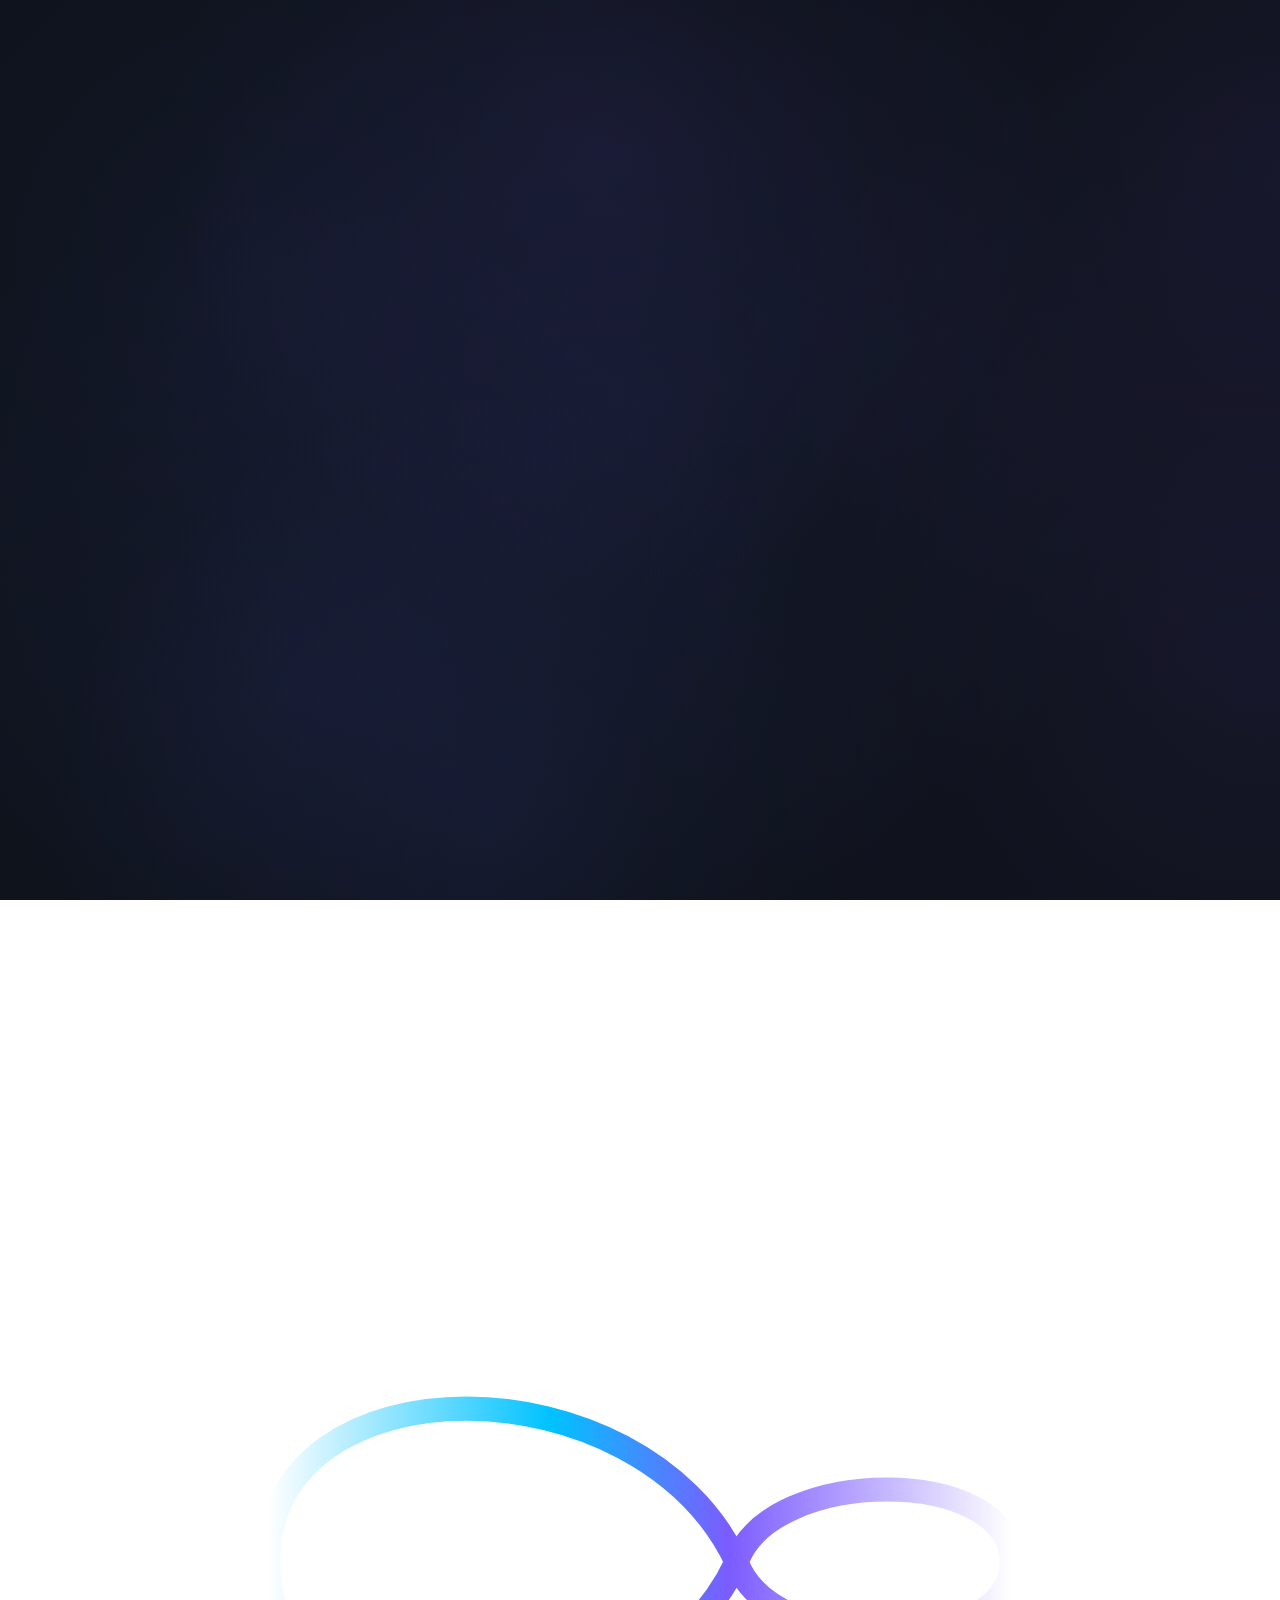
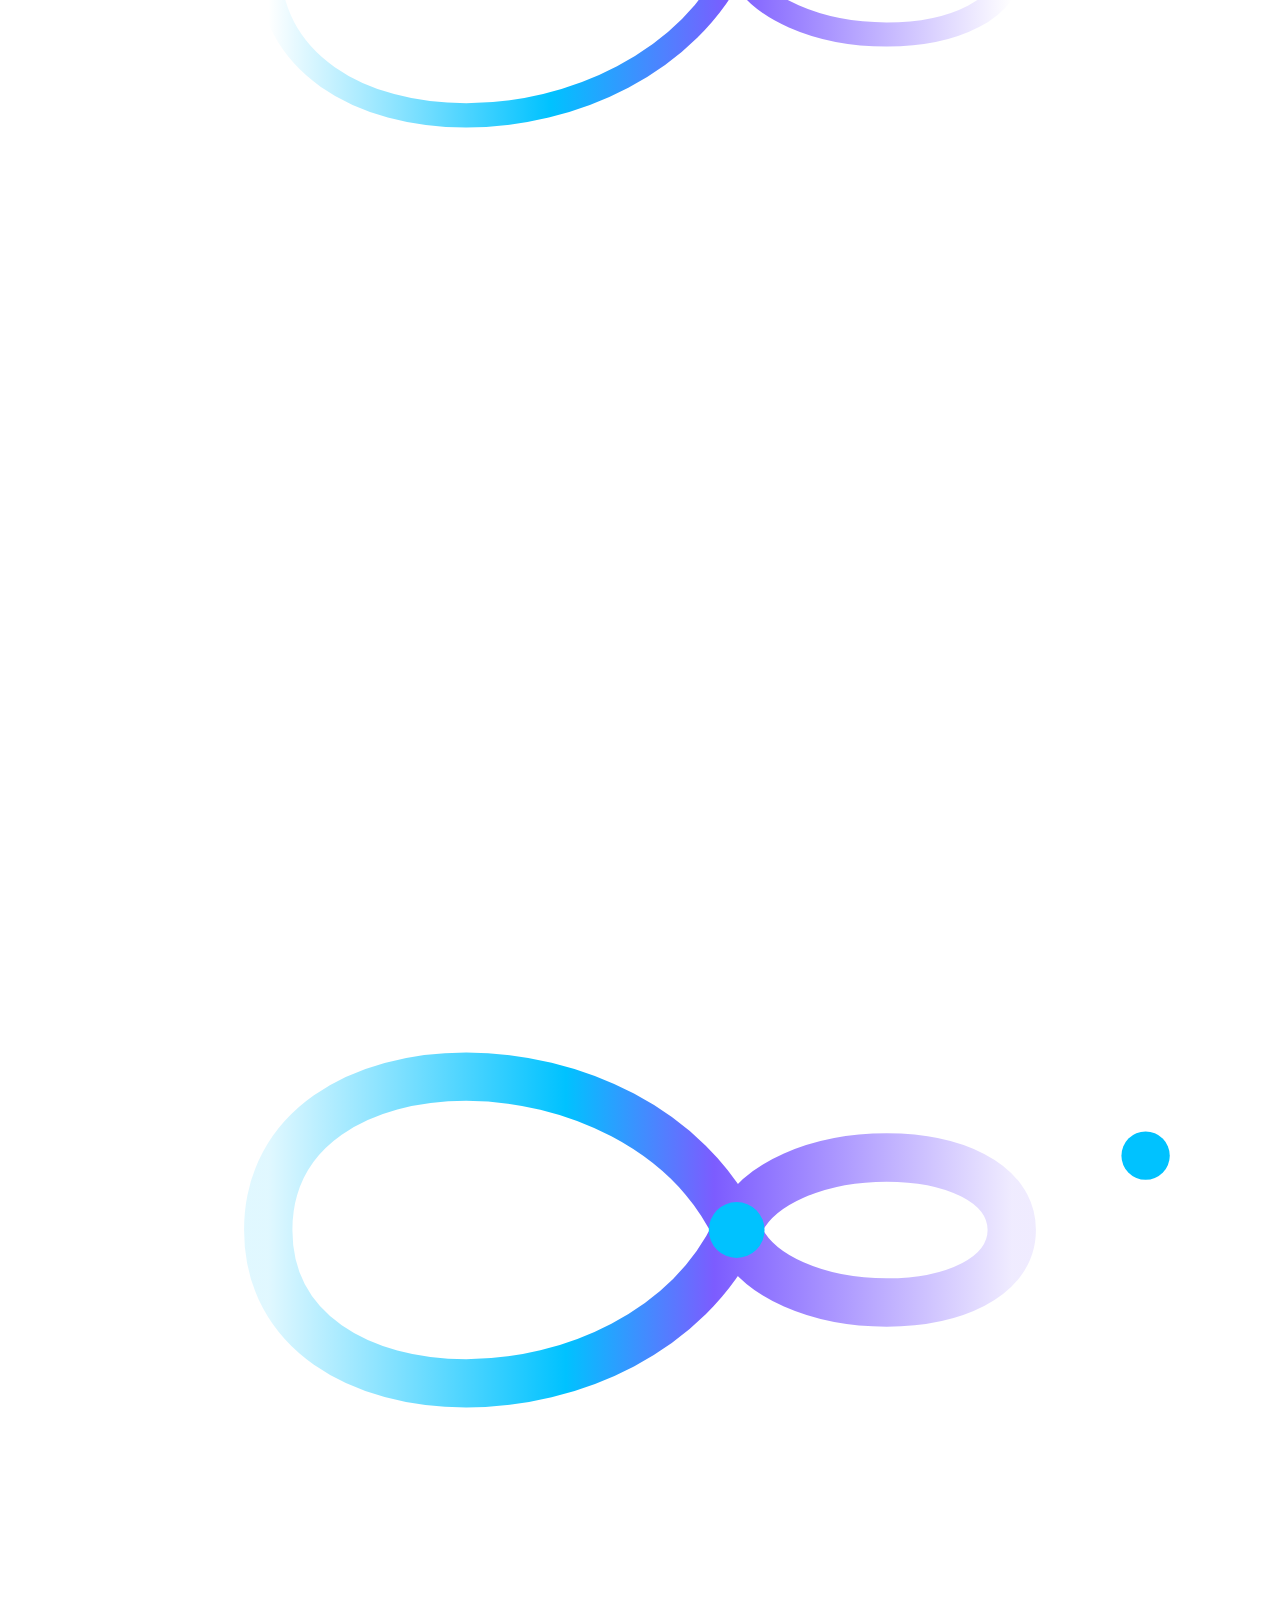
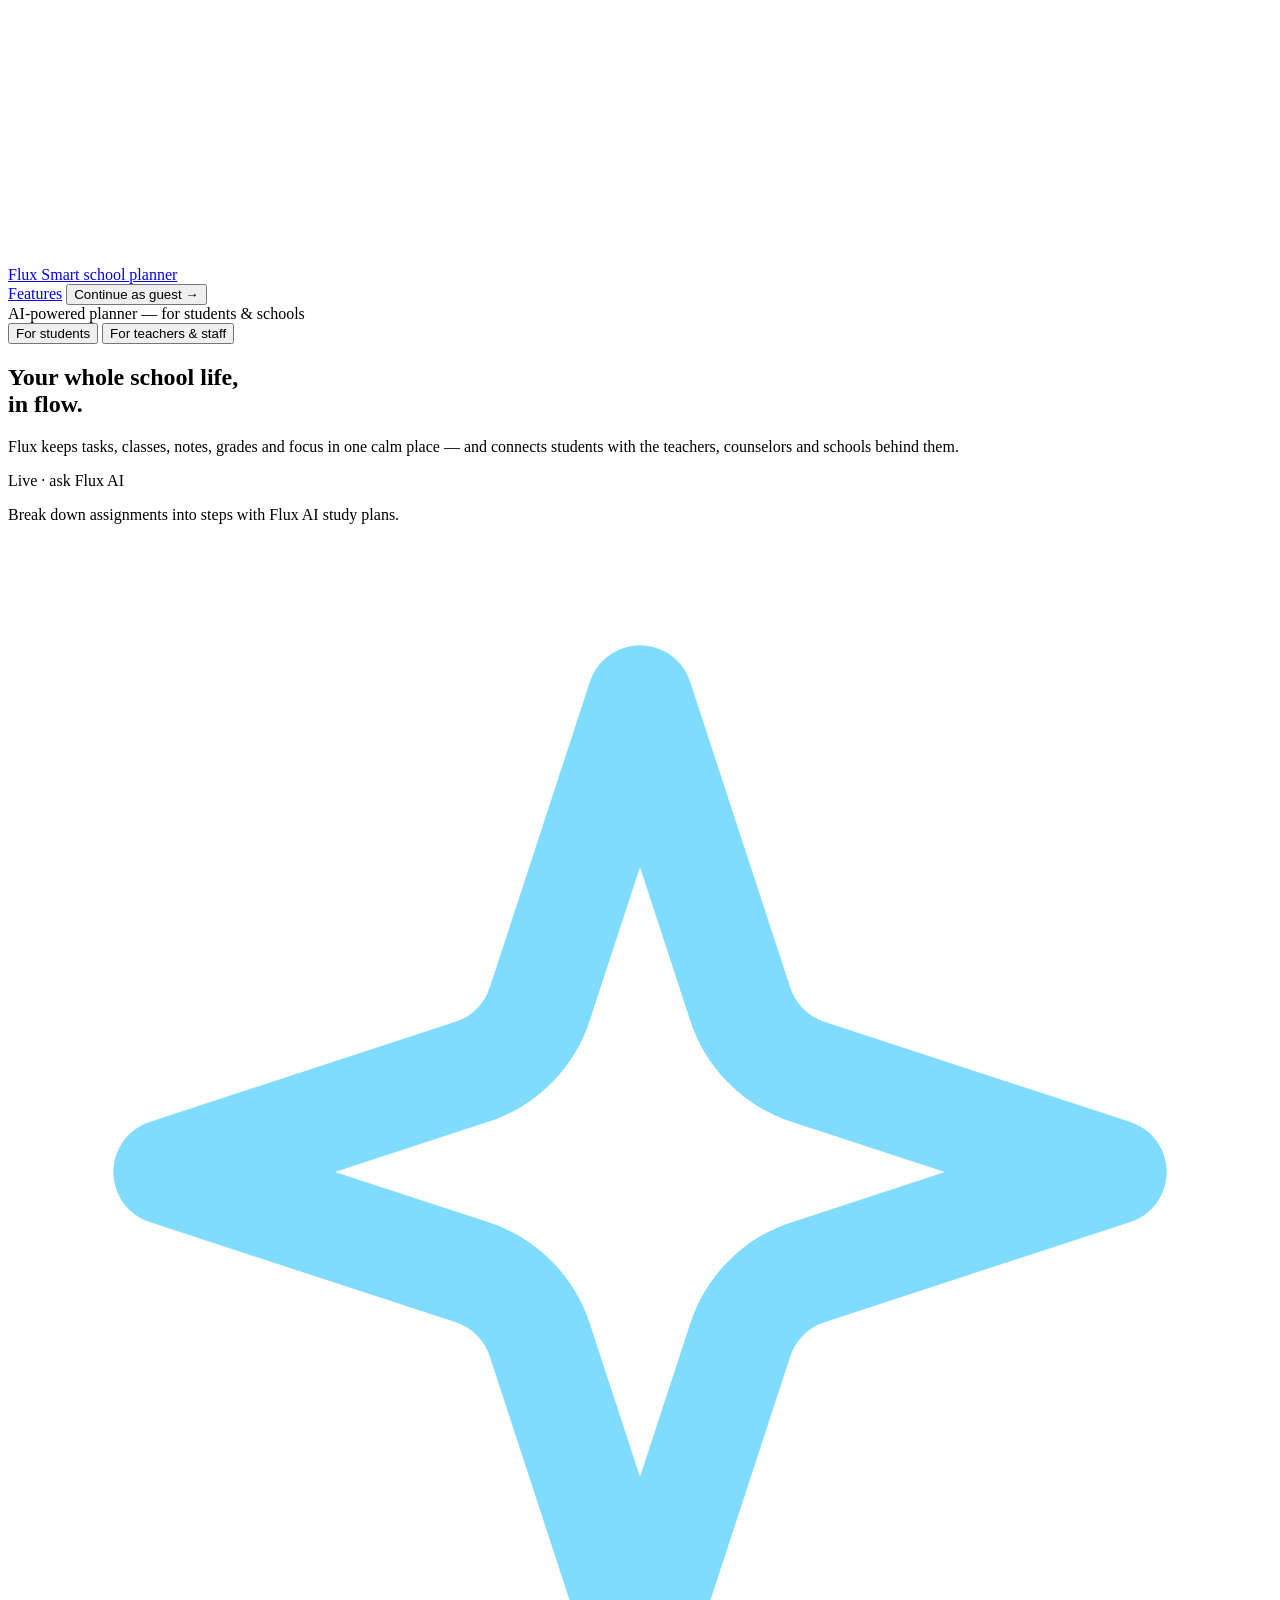
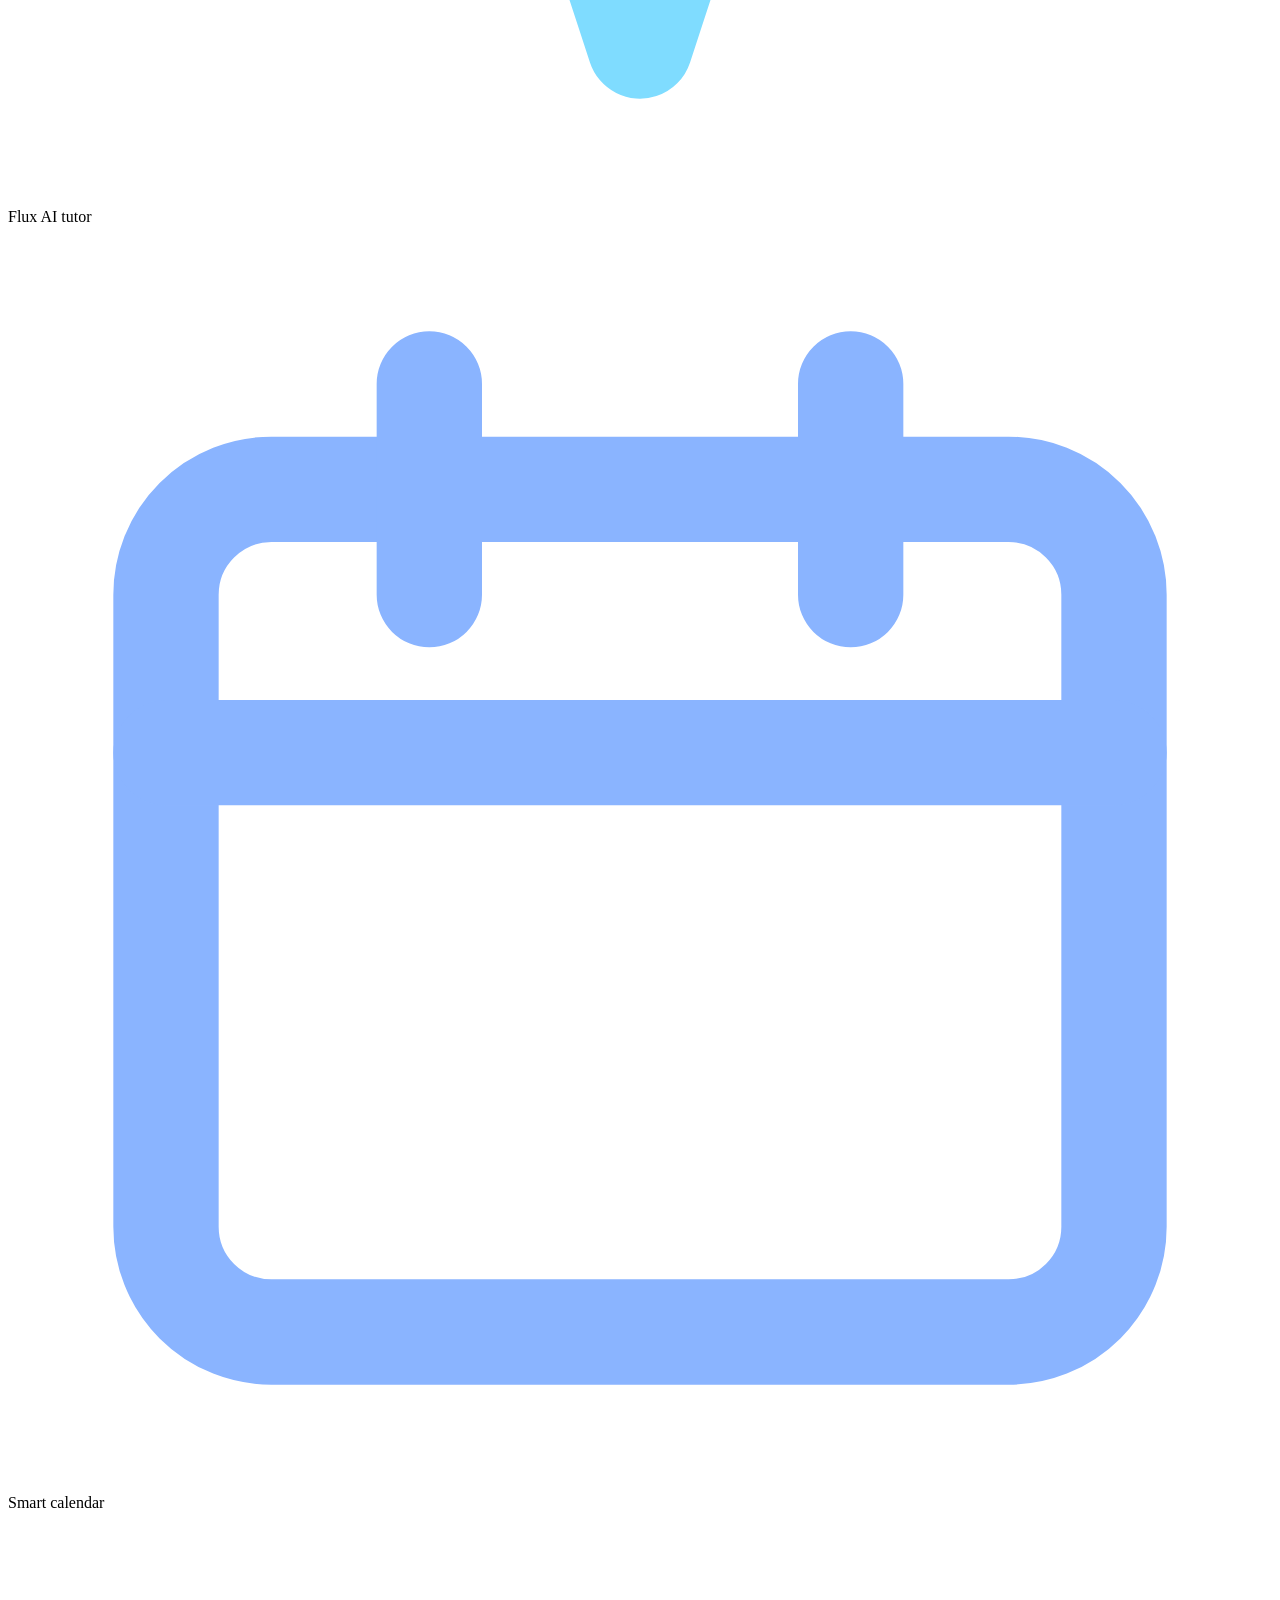
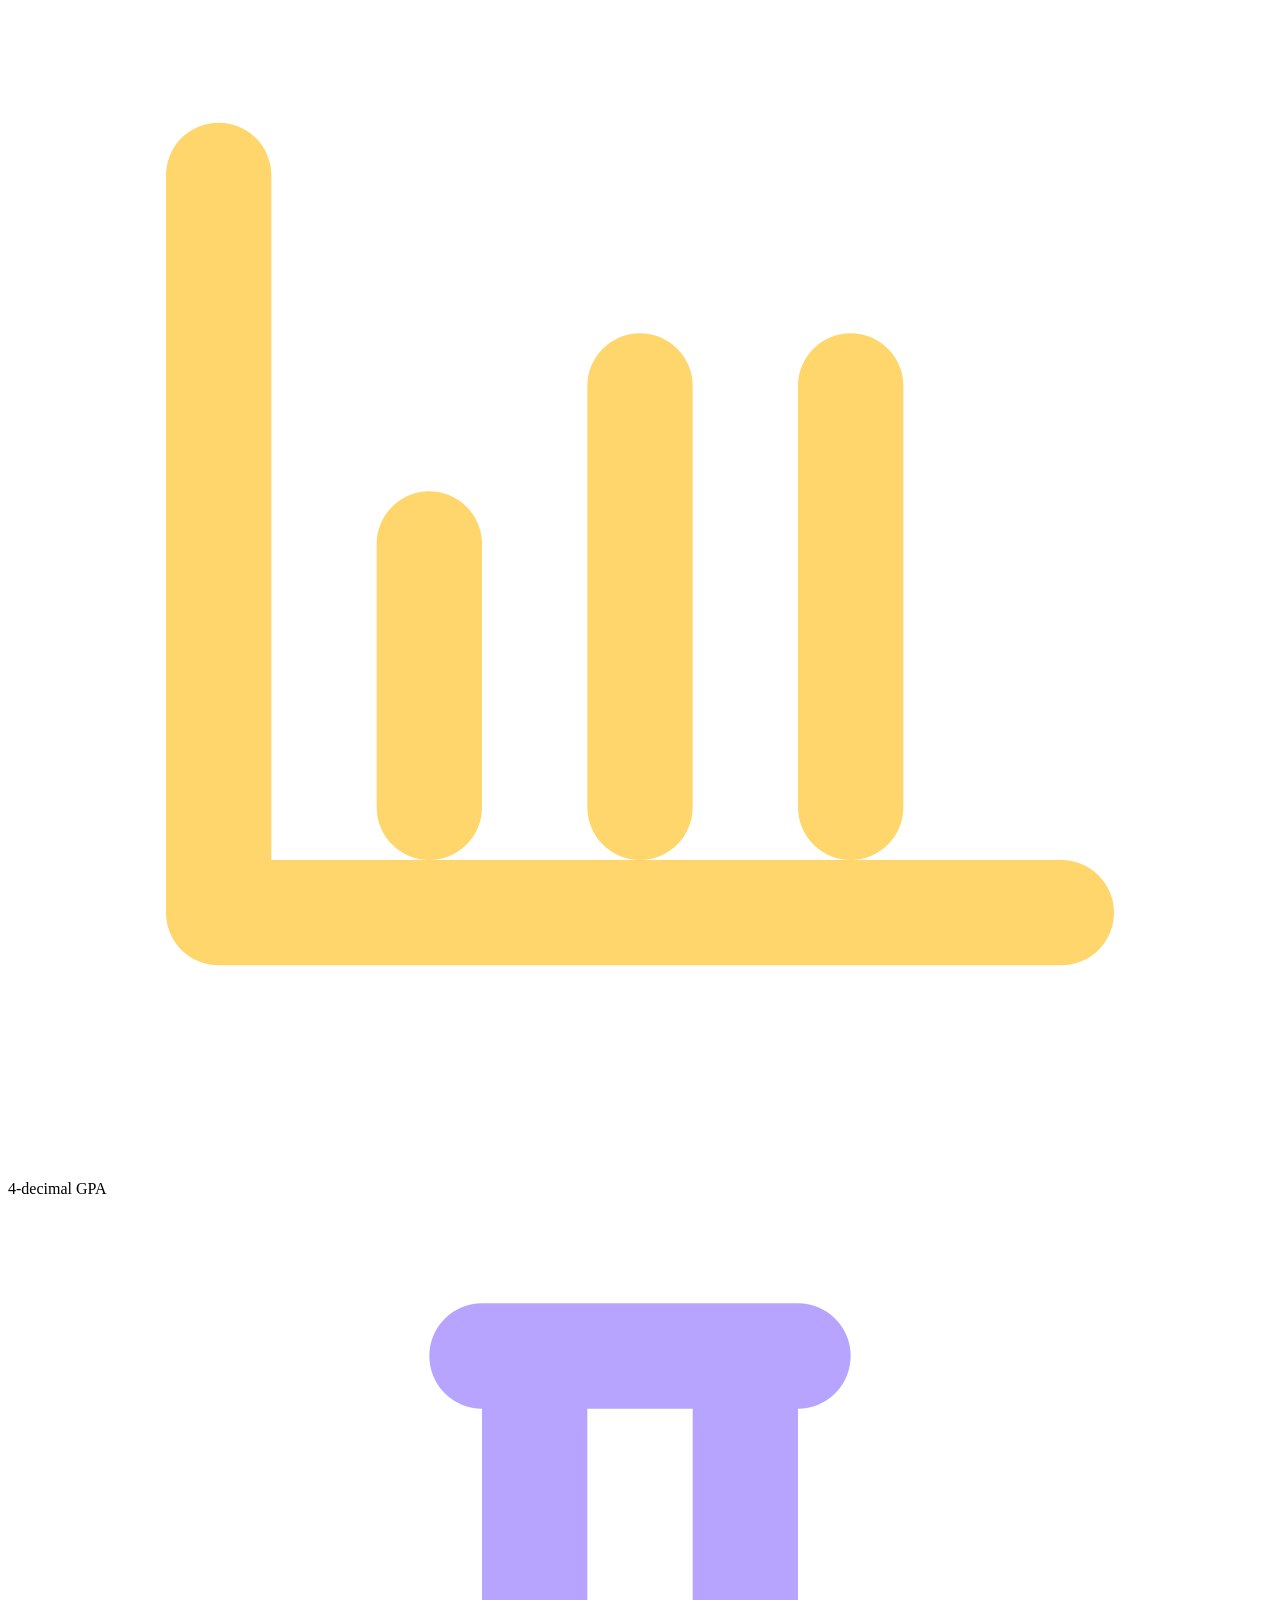
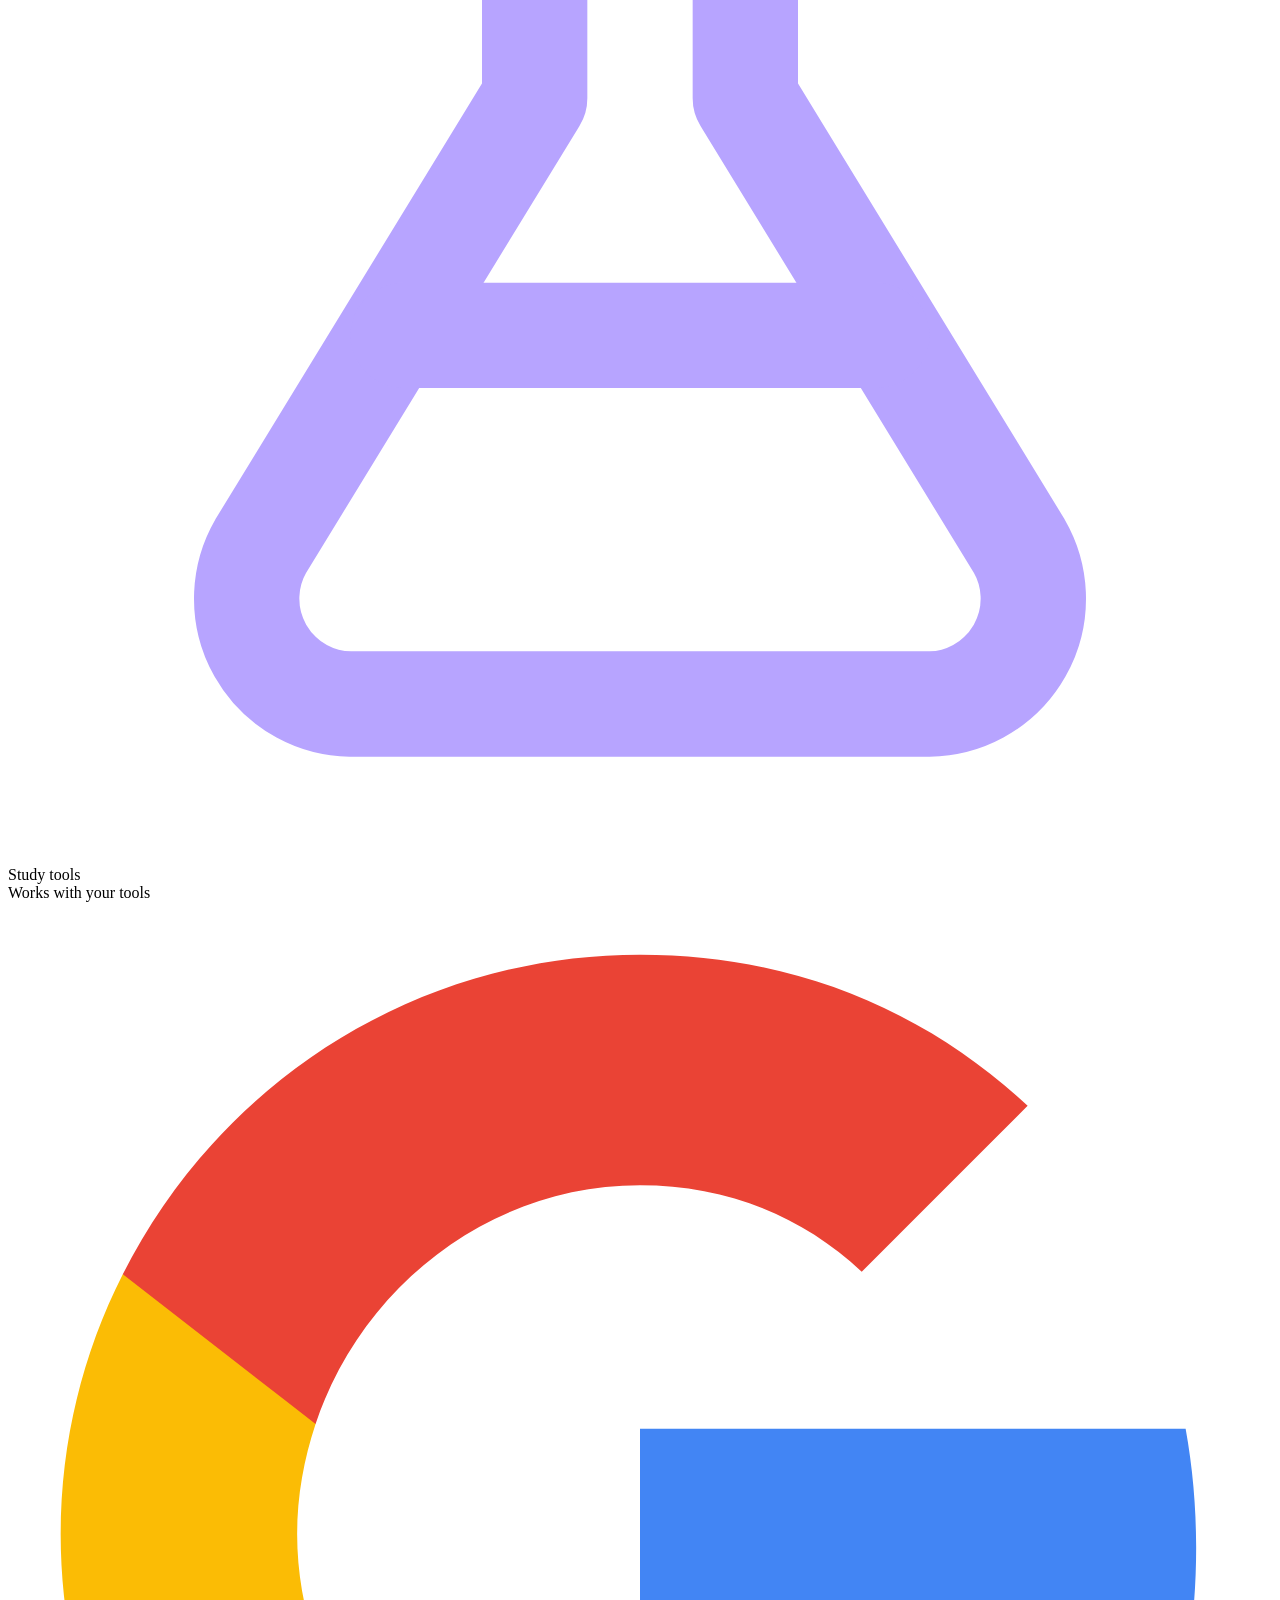
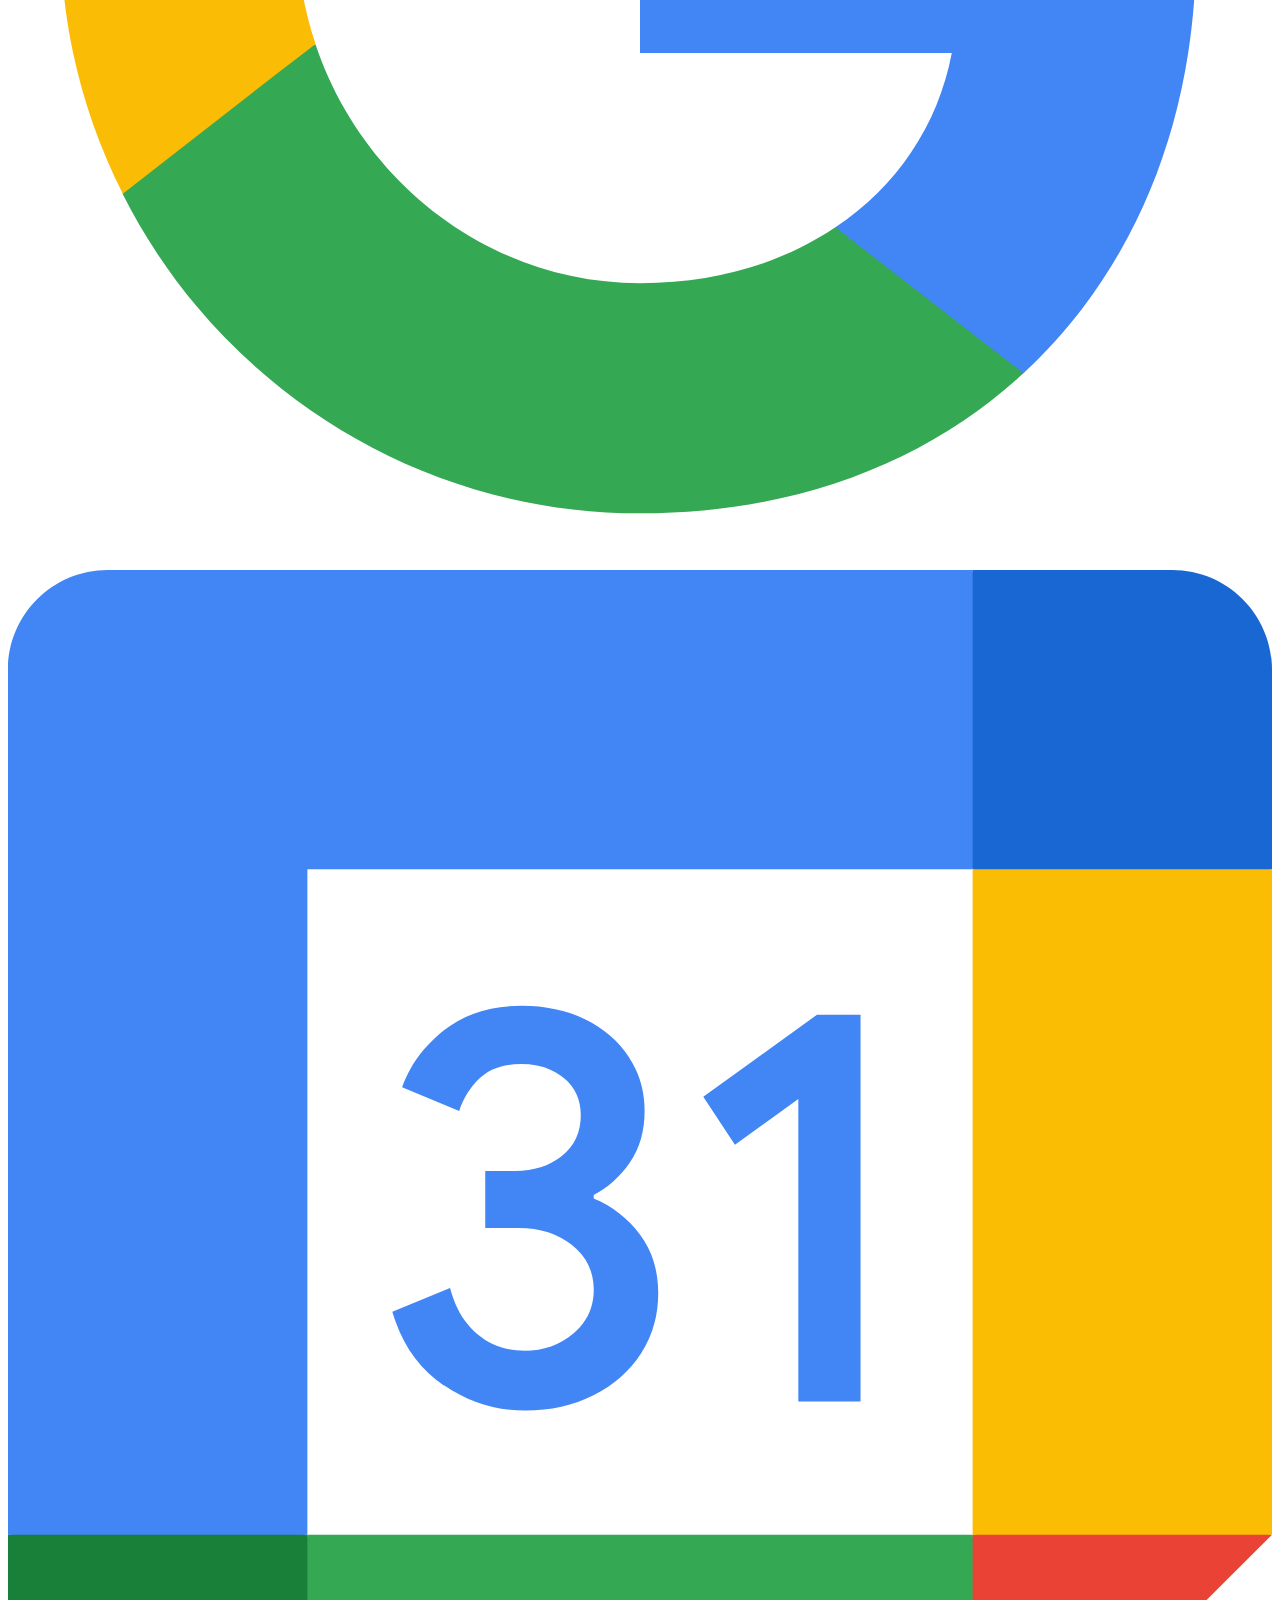
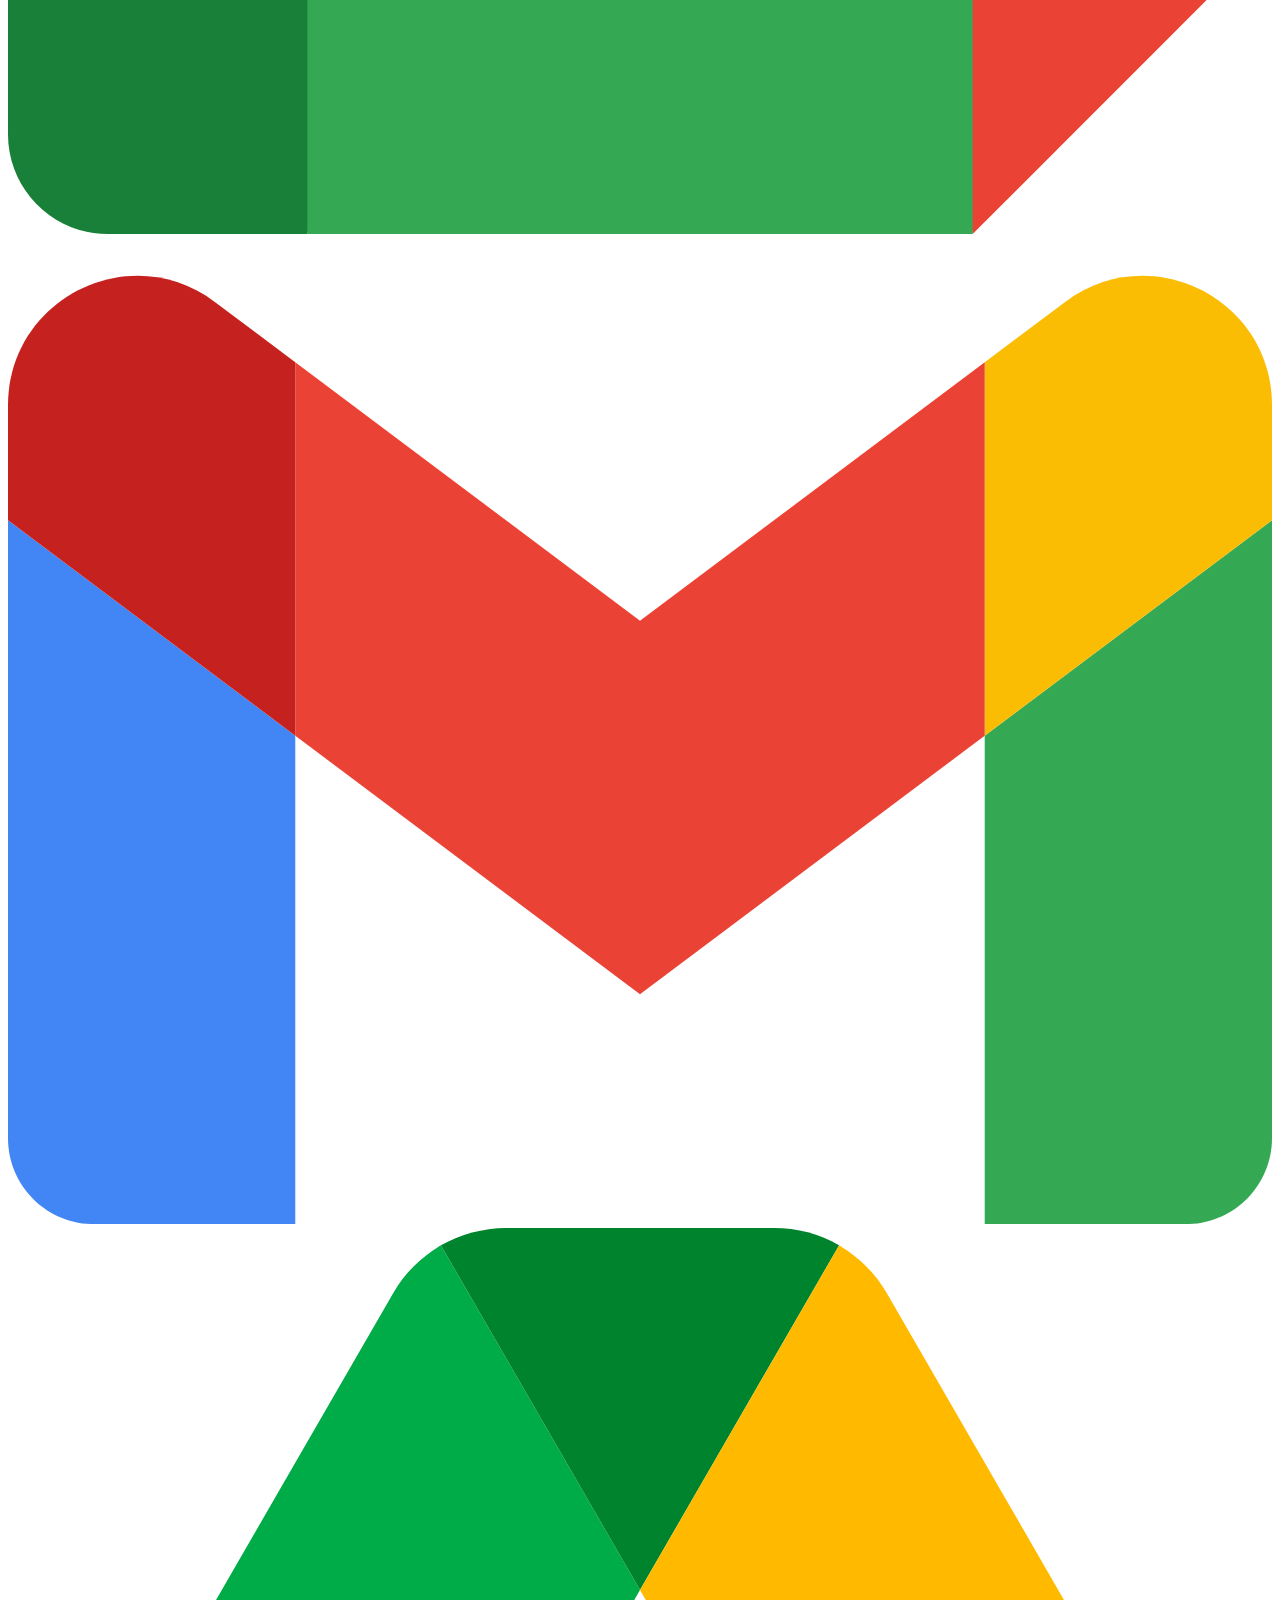
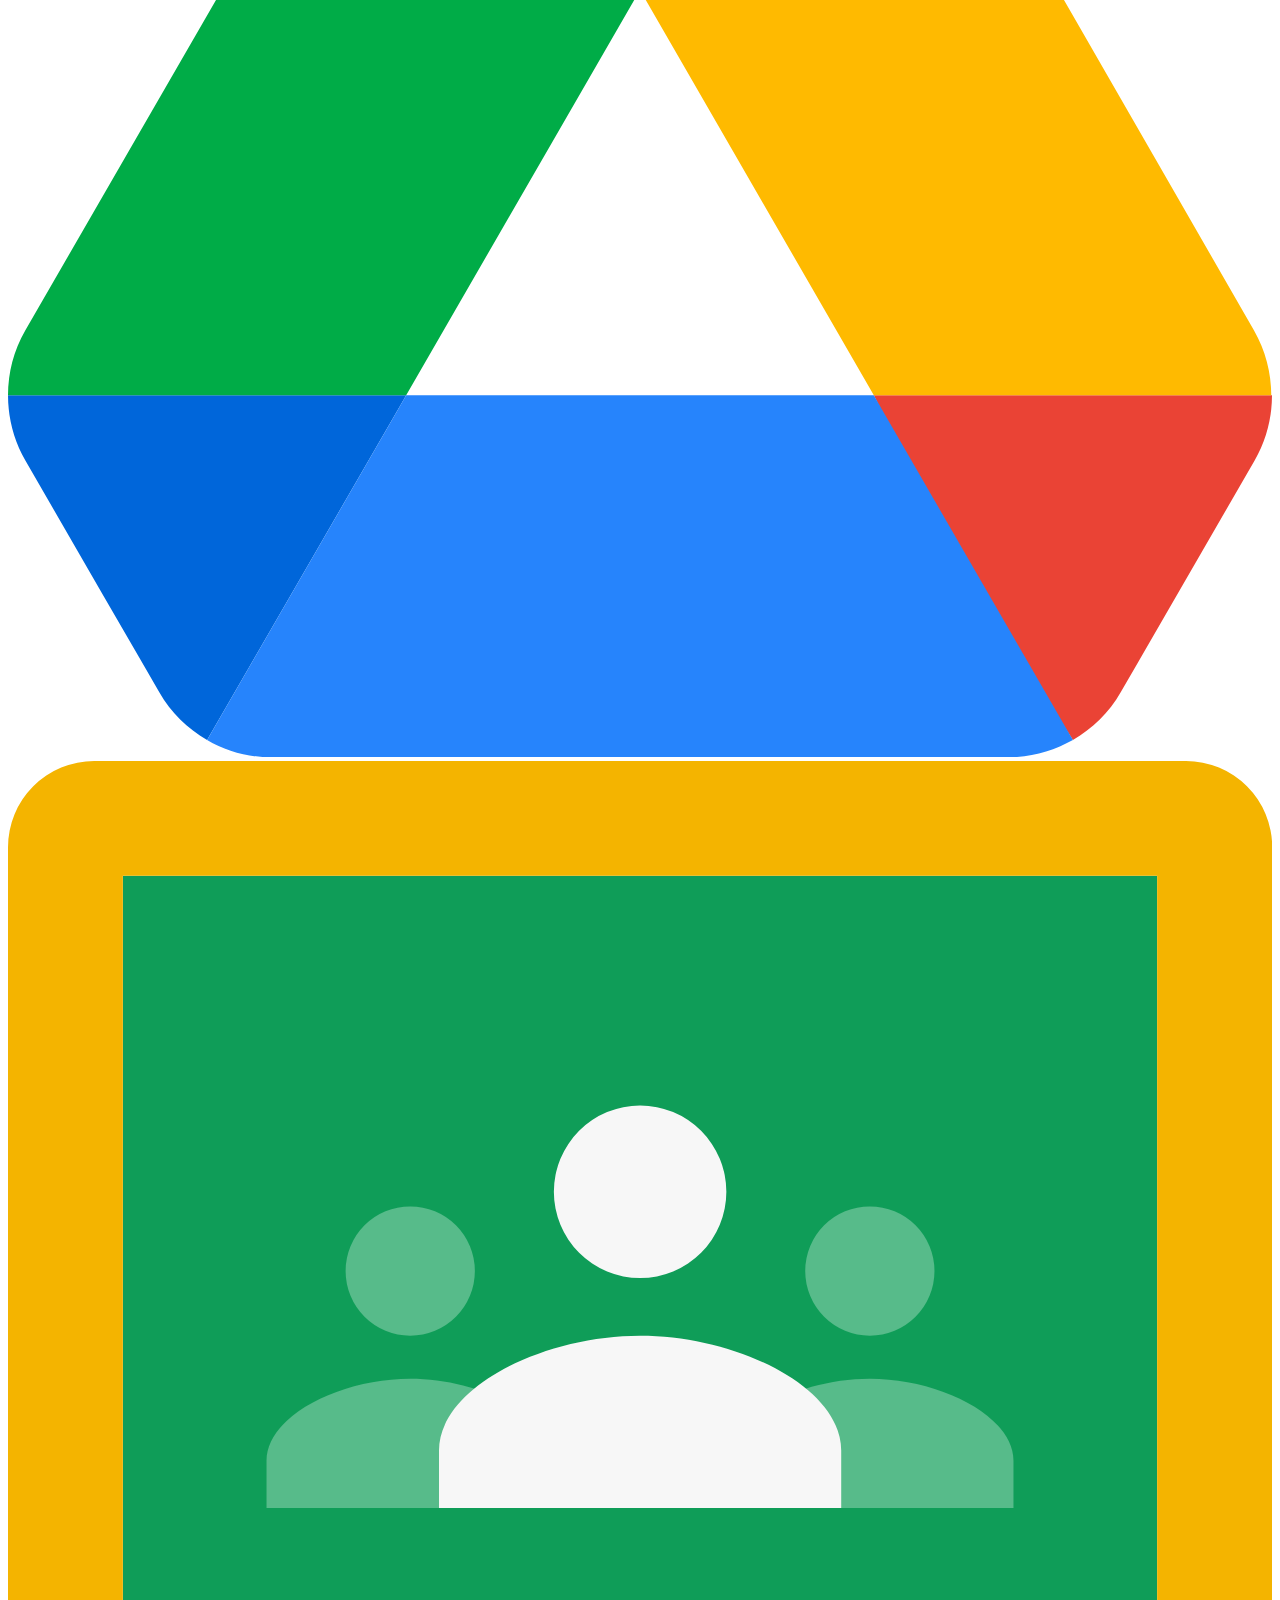
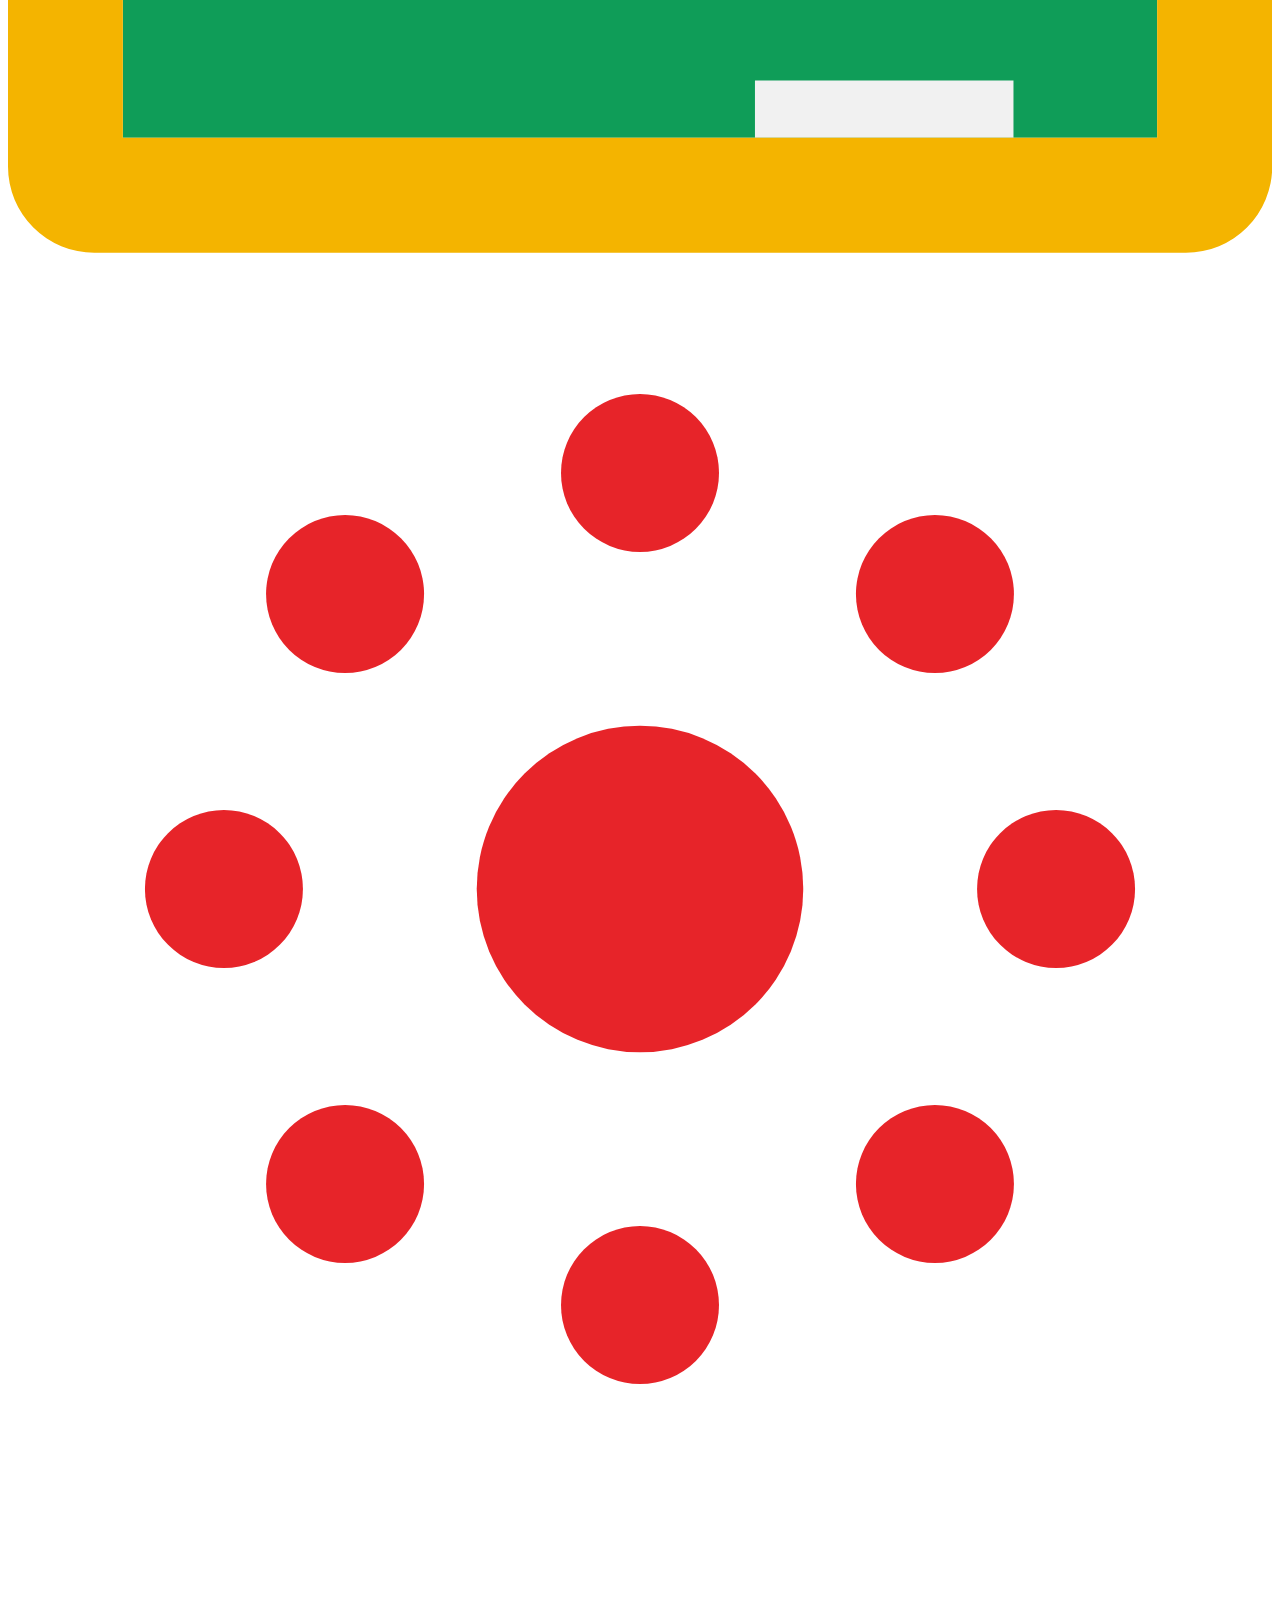
==== commit da354bed: "fix: your own typing no longer comes back and wipes the page The last fix stopped the idle repaint b" ====
--- a/index.html
+++ b/index.html
@@ -106,7 +106,7 @@
 <link rel="preload" href="public/fonts/jetbrains-mono-latin-var.woff2" as="font" type="font/woff2" crossorigin>
 <!-- Flux CSS — 139 per-page stylesheets bundled into one minified file in exact cascade order (see scripts/web-bundle-manifest.json "css"; rebuild: npm run build:web). Google Fonts stays a separate <link> above. -->
 <!-- NB: Flux Pulse layout intentionally NOT loaded (pulse-layout.css + pulse-perf.css removed — caused lag). -->
-<link rel="stylesheet" href="public/bundles/flux.1a66df4c.css">
+<link rel="stylesheet" href="public/bundles/flux.28b463f8.css">
 </head>
 <body>
 <noscript>
@@ -2914,7 +2914,7 @@
 <!-- Load scripts: motion catalog (Anime.js v4 + 21st-style CSS pairs), then main animations -->
 <!-- Bundled: 197 per-file scripts collapsed into 3 (see scripts/build-web-bundles.mjs + web-bundle-manifest.json; run npm run build:web to rebuild) -->
 <script type="module" src="public/bundles/flux-vendor.5e92eaa1.js"></script>
-<script defer src="public/bundles/flux-core.162618fc.js"></script>
+<script defer src="public/bundles/flux-core.f9166a7c.js"></script>
 <script defer src="public/bundles/flux-features.f14fb542.js"></script>
 <!-- flux-pulse-layout.js + flux-pulse-perf.js REMOVED (Pulse layout retired) -->
 
